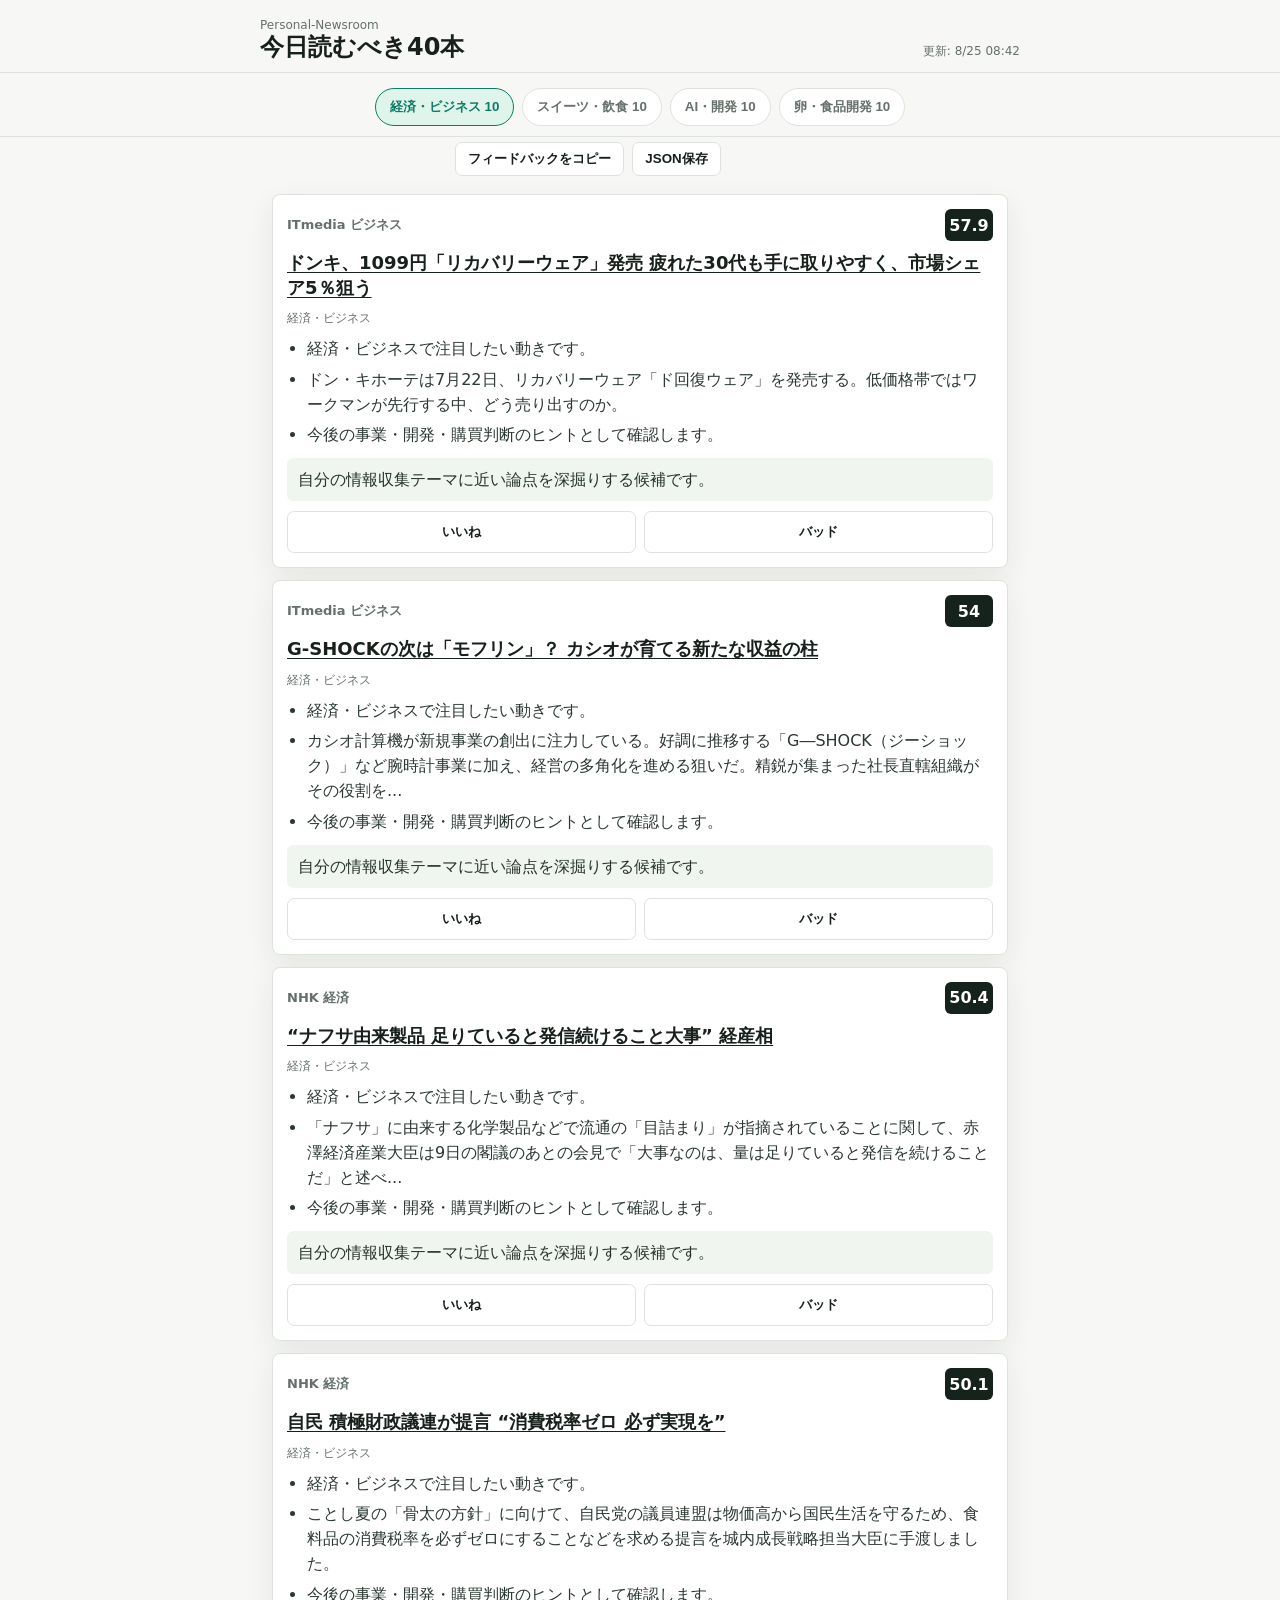
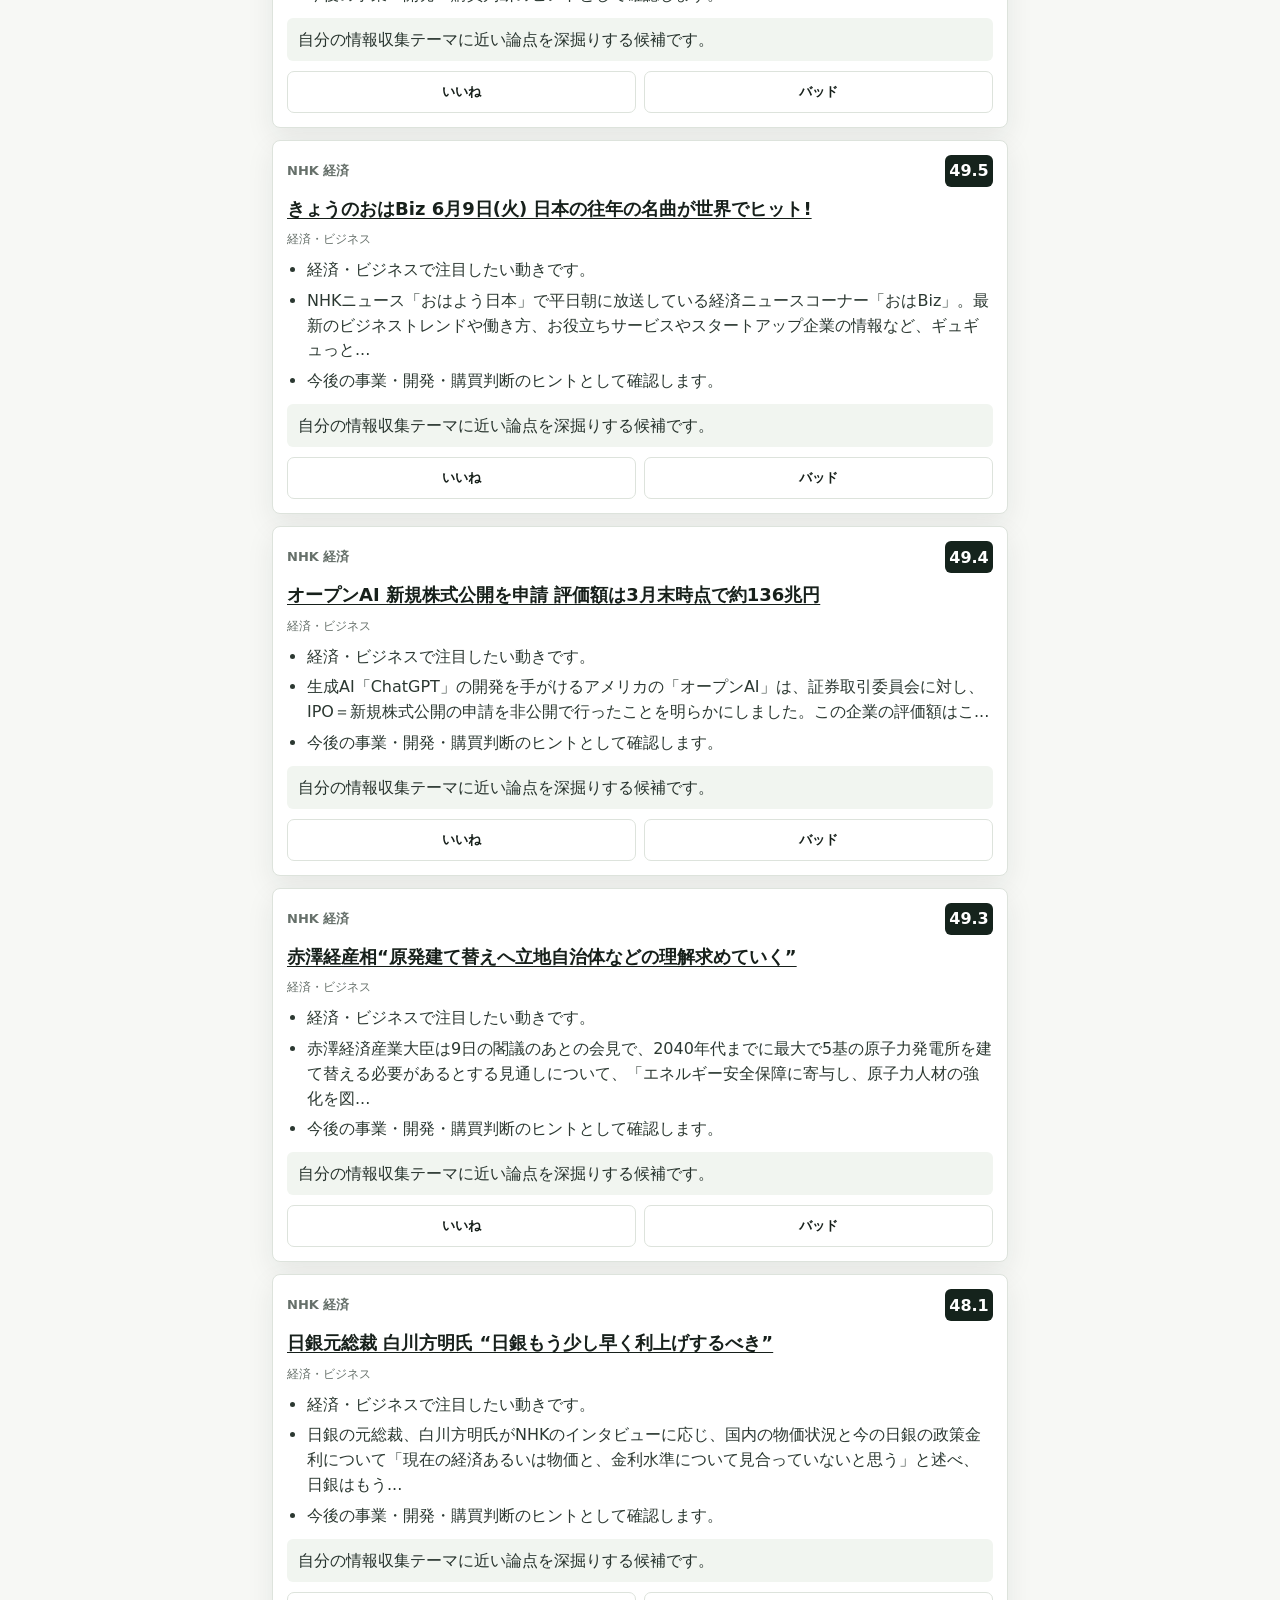
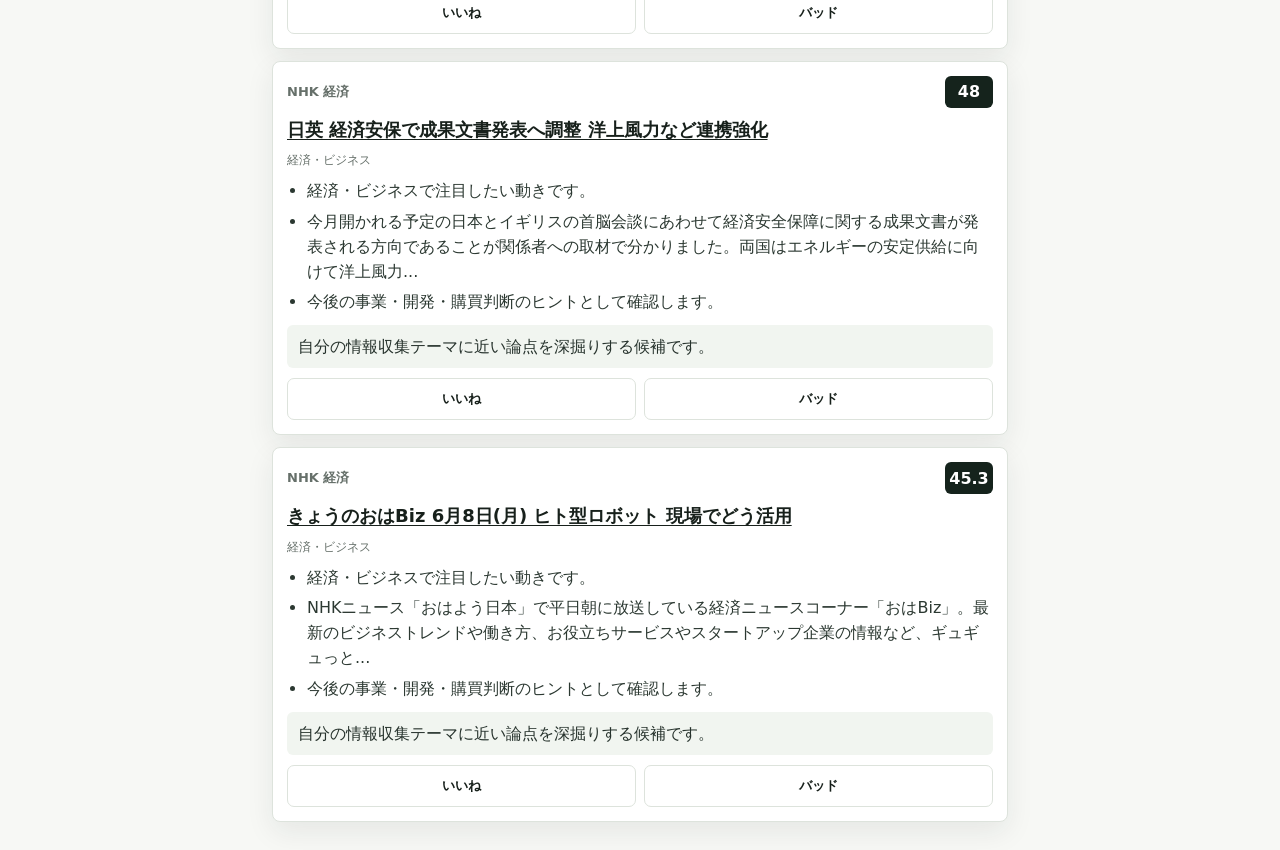
==== public/index.html @ e87a4d71 "Add source feedback history and egg translation support" ====
<!doctype html>
<html lang="ja">
<head>
  <meta charset="utf-8">
  <meta name="viewport" content="width=device-width, initial-scale=1">
  <title>Personal-Newsroom</title>
  <link rel="stylesheet" href="./style.css">
</head>
<body>
  <header class="app-header">
    <div>
      <p class="eyebrow">Personal-Newsroom</p>
      <h1>今日読むべき40本</h1>
    </div>
    <p class="updated">更新: <time id="generatedAt"></time></p>
  </header>

  <nav class="tabs" id="tabs" aria-label="カテゴリ"></nav>
  <section class="feedback-tools" aria-label="フィードバック管理">
    <button id="copyFeedback" type="button">フィードバックをコピー</button>
    <button id="downloadFeedback" type="button">JSON保存</button>
    <span id="feedbackStatus" aria-live="polite"></span>
  </section>
  <main id="app" class="article-list"></main>

  <template id="articleTemplate">
    <article class="card">
      <div class="card-top">
        <span class="source"></span>
        <span class="score"></span>
      </div>
      <h2><a class="title" target="_blank" rel="noopener noreferrer"></a></h2>
      <p class="original-title"></p>
      <p class="category"></p>
      <ul class="summary"></ul>
      <p class="impact"></p>
      <p class="egg-insight"></p>
      <div class="actions">
        <button class="feedback like" type="button" data-value="like">いいね</button>
        <button class="feedback bad" type="button" data-value="bad">バッド</button>
      </div>
    </article>
  </template>

  <script id="newsData" type="application/json">{"generated_at": "2026-08-25T08:42:51", "categories": {"business": "経済・ビジネス", "food": "スイーツ・飲食", "ai_dev": "AI・開発", "egg": "卵・食品開発"}, "articles": [{"id": "ad3d0615fbe5a982", "title": "ドンキ、1099円「リカバリーウェア」発売 疲れた30代も手に取りやすく、市場シェア5％狙う", "original_title": "ドンキ、1099円「リカバリーウェア」発売 疲れた30代も手に取りやすく、市場シェア5％狙う", "display_title": "ドンキ、1099円「リカバリーウェア」発売 疲れた30代も手に取りやすく、市場シェア5％狙う", "translated_title": "ドンキ、1099円「リカバリーウェア」発売 疲れた30代も手に取りやすく、市場シェア5％狙う", "translated_summary": [], "fallback_title": "", "url": "https://www.itmedia.co.jp/business/articles/2606/09/news019.html", "source": "ITmedia ビジネス", "source_type": "rss", "source_region": "jp", "category": "business", "category_label": "経済・ビジネス", "published_at": "2026-06-08T20:30:00+00:00", "raw_summary": "ドン・キホーテは7月22日、リカバリーウェア「ド回復ウェア」を発売する。低価格帯ではワークマンが先行する中、どう売り出すのか。", "summary": ["経済・ビジネスで注目したい動きです。", "ドン・キホーテは7月22日、リカバリーウェア「ド回復ウェア」を発売する。低価格帯ではワークマンが先行する中、どう売り出すのか。", "今後の事業・開発・購買判断のヒントとして確認します。"], "impact": "自分の情報収集テーマに近い論点を深掘りする候補です。", "egg_insight": "", "score": 57.9, "category_relevance": 1.0}, {"id": "714121ce2dcd7193", "title": "G-SHOCKの次は「モフリン」？ カシオが育てる新たな収益の柱", "original_title": "G-SHOCKの次は「モフリン」？ カシオが育てる新たな収益の柱", "display_title": "G-SHOCKの次は「モフリン」？ カシオが育てる新たな収益の柱", "translated_title": "G-SHOCKの次は「モフリン」？ カシオが育てる新たな収益の柱", "translated_summary": [], "fallback_title": "", "url": "https://www.itmedia.co.jp/business/articles/2606/08/news071.html", "source": "ITmedia ビジネス", "source_type": "rss", "source_region": "jp", "category": "business", "category_label": "経済・ビジネス", "published_at": "2026-06-07T22:30:00+00:00", "raw_summary": "カシオ計算機が新規事業の創出に注力している。好調に推移する「G―SHOCK（ジーショック）」など腕時計事業に加え、経営の多角化を進める狙いだ。精鋭が集まった社長直轄組織がその役割を担い、挑戦の行方が注目される。", "summary": ["経済・ビジネスで注目したい動きです。", "カシオ計算機が新規事業の創出に注力している。好調に推移する「G―SHOCK（ジーショック）」など腕時計事業に加え、経営の多角化を進める狙いだ。精鋭が集まった社長直轄組織がその役割を...", "今後の事業・開発・購買判断のヒントとして確認します。"], "impact": "自分の情報収集テーマに近い論点を深掘りする候補です。", "egg_insight": "", "score": 54.0, "category_relevance": 1.0}, {"id": "d3494b9a0a518f91", "title": "“ナフサ由来製品 足りていると発信続けること大事” 経産相", "original_title": "“ナフサ由来製品 足りていると発信続けること大事” 経産相", "display_title": "“ナフサ由来製品 足りていると発信続けること大事” 経産相", "translated_title": "“ナフサ由来製品 足りていると発信続けること大事” 経産相", "translated_summary": [], "fallback_title": "", "url": "http://www3.nhk.or.jp/news/html/20260609/k10015145171000.html", "source": "NHK 経済", "source_type": "rss", "source_region": "jp", "category": "business", "category_label": "経済・ビジネス", "published_at": "2026-06-09T07:40:34+00:00", "raw_summary": "「ナフサ」に由来する化学製品などで流通の「目詰まり」が指摘されていることに関して、赤澤経済産業大臣は9日の閣議のあとの会見で「大事なのは、量は足りていると発信を続けることだ」と述べ、関係業界と連携しながら問題の解消に取り組む考えを示しました。", "summary": ["経済・ビジネスで注目したい動きです。", "「ナフサ」に由来する化学製品などで流通の「目詰まり」が指摘されていることに関して、赤澤経済産業大臣は9日の閣議のあとの会見で「大事なのは、量は足りていると発信を続けることだ」と述べ...", "今後の事業・開発・購買判断のヒントとして確認します。"], "impact": "自分の情報収集テーマに近い論点を深掘りする候補です。", "egg_insight": "", "score": 50.4, "category_relevance": 1.0}, {"id": "f92982482073f9a3", "title": "自民 積極財政議連が提言 “消費税率ゼロ 必ず実現を”", "original_title": "自民 積極財政議連が提言 “消費税率ゼロ 必ず実現を”", "display_title": "自民 積極財政議連が提言 “消費税率ゼロ 必ず実現を”", "translated_title": "自民 積極財政議連が提言 “消費税率ゼロ 必ず実現を”", "translated_summary": [], "fallback_title": "", "url": "http://www3.nhk.or.jp/news/html/20260609/k10015145071000.html", "source": "NHK 経済", "source_type": "rss", "source_region": "jp", "category": "business", "category_label": "経済・ビジネス", "published_at": "2026-06-09T06:02:49+00:00", "raw_summary": "ことし夏の「骨太の方針」に向けて、自民党の議員連盟は物価高から国民生活を守るため、食料品の消費税率を必ずゼロにすることなどを求める提言を城内成長戦略担当大臣に手渡しました。", "summary": ["経済・ビジネスで注目したい動きです。", "ことし夏の「骨太の方針」に向けて、自民党の議員連盟は物価高から国民生活を守るため、食料品の消費税率を必ずゼロにすることなどを求める提言を城内成長戦略担当大臣に手渡しました。", "今後の事業・開発・購買判断のヒントとして確認します。"], "impact": "自分の情報収集テーマに近い論点を深掘りする候補です。", "egg_insight": "", "score": 50.1, "category_relevance": 1.0}, {"id": "632186aa87f8d316", "title": "きょうのおはBiz 6月9日(火) 日本の往年の名曲が世界でヒット!", "original_title": "きょうのおはBiz 6月9日(火) 日本の往年の名曲が世界でヒット!", "display_title": "きょうのおはBiz 6月9日(火) 日本の往年の名曲が世界でヒット!", "translated_title": "きょうのおはBiz 6月9日(火) 日本の往年の名曲が世界でヒット!", "translated_summary": [], "fallback_title": "", "url": "http://www3.nhk.or.jp/news/html/20260609/k10015144821000.html", "source": "NHK 経済", "source_type": "rss", "source_region": "jp", "category": "business", "category_label": "経済・ビジネス", "published_at": "2026-06-09T03:35:57+00:00", "raw_summary": "NHKニュース「おはよう日本」で平日朝に放送している経済ニュースコーナー「おはBiz」。最新のビジネストレンドや働き方、お役立ちサービスやスタートアップ企業の情報など、ギュギュっとコンパクトにお届けします。", "summary": ["経済・ビジネスで注目したい動きです。", "NHKニュース「おはよう日本」で平日朝に放送している経済ニュースコーナー「おはBiz」。最新のビジネストレンドや働き方、お役立ちサービスやスタートアップ企業の情報など、ギュギュっと...", "今後の事業・開発・購買判断のヒントとして確認します。"], "impact": "自分の情報収集テーマに近い論点を深掘りする候補です。", "egg_insight": "", "score": 49.5, "category_relevance": 1.0}, {"id": "1543ea8a5dc9842a", "title": "オープンAI 新規株式公開を申請 評価額は3月末時点で約136兆円", "original_title": "オープンAI 新規株式公開を申請 評価額は3月末時点で約136兆円", "display_title": "オープンAI 新規株式公開を申請 評価額は3月末時点で約136兆円", "translated_title": "オープンAI 新規株式公開を申請 評価額は3月末時点で約136兆円", "translated_summary": [], "fallback_title": "", "url": "http://www3.nhk.or.jp/news/html/20260609/k10015144701000.html", "source": "NHK 経済", "source_type": "rss", "source_region": "jp", "category": "business", "category_label": "経済・ビジネス", "published_at": "2026-06-09T02:51:45+00:00", "raw_summary": "生成AI「ChatGPT」の開発を手がけるアメリカの「オープンAI」は、証券取引委員会に対し、IPO＝新規株式公開の申請を非公開で行ったことを明らかにしました。この企業の評価額はことし3月末時点でおよそ136兆円に達したとされ、生成AIの急速な普及をけん引した注目企業の上場に市場の関心が高まっています。", "summary": ["経済・ビジネスで注目したい動きです。", "生成AI「ChatGPT」の開発を手がけるアメリカの「オープンAI」は、証券取引委員会に対し、IPO＝新規株式公開の申請を非公開で行ったことを明らかにしました。この企業の評価額はこ...", "今後の事業・開発・購買判断のヒントとして確認します。"], "impact": "自分の情報収集テーマに近い論点を深掘りする候補です。", "egg_insight": "", "score": 49.4, "category_relevance": 1.0}, {"id": "7cf4b5f5f32fc08f", "title": "赤澤経産相“原発建て替えへ立地自治体などの理解求めていく”", "original_title": "赤澤経産相“原発建て替えへ立地自治体などの理解求めていく”", "display_title": "赤澤経産相“原発建て替えへ立地自治体などの理解求めていく”", "translated_title": "赤澤経産相“原発建て替えへ立地自治体などの理解求めていく”", "translated_summary": [], "fallback_title": "", "url": "http://www3.nhk.or.jp/news/html/20260609/k10015144861000.html", "source": "NHK 経済", "source_type": "rss", "source_region": "jp", "category": "business", "category_label": "経済・ビジネス", "published_at": "2026-06-09T02:27:57+00:00", "raw_summary": "赤澤経済産業大臣は9日の閣議のあとの会見で、2040年代までに最大で5基の原子力発電所を建て替える必要があるとする見通しについて、「エネルギー安全保障に寄与し、原子力人材の強化を図るために重要だ」と述べ、国が前面に立って立地する自治体などの理解を求めていく考えを示しました。", "summary": ["経済・ビジネスで注目したい動きです。", "赤澤経済産業大臣は9日の閣議のあとの会見で、2040年代までに最大で5基の原子力発電所を建て替える必要があるとする見通しについて、「エネルギー安全保障に寄与し、原子力人材の強化を図...", "今後の事業・開発・購買判断のヒントとして確認します。"], "impact": "自分の情報収集テーマに近い論点を深掘りする候補です。", "egg_insight": "", "score": 49.3, "category_relevance": 1.0}, {"id": "e02c99f1e7d69f6a", "title": "日銀元総裁 白川方明氏 “日銀もう少し早く利上げするべき”", "original_title": "日銀元総裁 白川方明氏 “日銀もう少し早く利上げするべき”", "display_title": "日銀元総裁 白川方明氏 “日銀もう少し早く利上げするべき”", "translated_title": "日銀元総裁 白川方明氏 “日銀もう少し早く利上げするべき”", "translated_summary": [], "fallback_title": "", "url": "http://www3.nhk.or.jp/news/html/20260609/k10015144491000.html", "source": "NHK 経済", "source_type": "rss", "source_region": "jp", "category": "business", "category_label": "経済・ビジネス", "published_at": "2026-06-08T20:39:41+00:00", "raw_summary": "日銀の元総裁、白川方明氏がNHKのインタビューに応じ、国内の物価状況と今の日銀の政策金利について「現在の経済あるいは物価と、金利水準について見合っていないと思う」と述べ、日銀はもう少し早く利上げすべきだったという認識を示しました。", "summary": ["経済・ビジネスで注目したい動きです。", "日銀の元総裁、白川方明氏がNHKのインタビューに応じ、国内の物価状況と今の日銀の政策金利について「現在の経済あるいは物価と、金利水準について見合っていないと思う」と述べ、日銀はもう...", "今後の事業・開発・購買判断のヒントとして確認します。"], "impact": "自分の情報収集テーマに近い論点を深掘りする候補です。", "egg_insight": "", "score": 48.1, "category_relevance": 1.0}, {"id": "2e1d0953e70ba550", "title": "日英 経済安保で成果文書発表へ調整 洋上風力など連携強化", "original_title": "日英 経済安保で成果文書発表へ調整 洋上風力など連携強化", "display_title": "日英 経済安保で成果文書発表へ調整 洋上風力など連携強化", "translated_title": "日英 経済安保で成果文書発表へ調整 洋上風力など連携強化", "translated_summary": [], "fallback_title": "", "url": "http://www3.nhk.or.jp/news/html/20260609/k10015144611000.html", "source": "NHK 経済", "source_type": "rss", "source_region": "jp", "category": "business", "category_label": "経済・ビジネス", "published_at": "2026-06-08T20:16:03+00:00", "raw_summary": "今月開かれる予定の日本とイギリスの首脳会談にあわせて経済安全保障に関する成果文書が発表される方向であることが関係者への取材で分かりました。両国はエネルギーの安定供給に向けて洋上風力発電や次世代型の原子炉など幅広い分野での連携を確認する方針です。", "summary": ["経済・ビジネスで注目したい動きです。", "今月開かれる予定の日本とイギリスの首脳会談にあわせて経済安全保障に関する成果文書が発表される方向であることが関係者への取材で分かりました。両国はエネルギーの安定供給に向けて洋上風力...", "今後の事業・開発・購買判断のヒントとして確認します。"], "impact": "自分の情報収集テーマに近い論点を深掘りする候補です。", "egg_insight": "", "score": 48.0, "category_relevance": 1.0}, {"id": "332c495972b75f1c", "title": "きょうのおはBiz 6月8日(月) ヒト型ロボット 現場でどう活用", "original_title": "きょうのおはBiz 6月8日(月) ヒト型ロボット 現場でどう活用", "display_title": "きょうのおはBiz 6月8日(月) ヒト型ロボット 現場でどう活用", "translated_title": "きょうのおはBiz 6月8日(月) ヒト型ロボット 現場でどう活用", "translated_summary": [], "fallback_title": "", "url": "http://www3.nhk.or.jp/news/html/20260608/k10015143941000.html", "source": "NHK 経済", "source_type": "rss", "source_region": "jp", "category": "business", "category_label": "経済・ビジネス", "published_at": "2026-06-08T05:40:36+00:00", "raw_summary": "NHKニュース「おはよう日本」で平日朝に放送している経済ニュースコーナー「おはBiz」。最新のビジネストレンドや働き方、お役立ちサービスやスタートアップ企業の情報など、ギュギュっとコンパクトにお届けします。", "summary": ["経済・ビジネスで注目したい動きです。", "NHKニュース「おはよう日本」で平日朝に放送している経済ニュースコーナー「おはBiz」。最新のビジネストレンドや働き方、お役立ちサービスやスタートアップ企業の情報など、ギュギュっと...", "今後の事業・開発・購買判断のヒントとして確認します。"], "impact": "自分の情報収集テーマに近い論点を深掘りする候補です。", "egg_insight": "", "score": 45.3, "category_relevance": 1.0}, {"id": "f17835f0bc32b201", "title": "【2026年6月9日】プロント夏の期間限定メニュー特集！すいかジュース・ライチゼリーソーダ・冷製パスタなど爽やか新作5品登場", "original_title": "【2026年6月9日】プロント夏の期間限定メニュー特集！すいかジュース・ライチゼリーソーダ・冷製パスタなど爽やか新作5品登場", "display_title": "【2026年6月9日】プロント夏の期間限定メニュー特集！すいかジュース・ライチゼリーソーダ・冷製パスタなど爽やか新作5品登場", "translated_title": "【2026年6月9日】プロント夏の期間限定メニュー特集！すいかジュース・ライチゼリーソーダ・冷製パスタなど爽やか新作5品登場", "translated_summary": [], "fallback_title": "", "url": "https://entabe.jp/60455/2026-jun-pronto-summer-limited-drinks-pasta", "source": "えん食べ", "source_type": "rss", "source_region": "jp", "category": "food", "category_label": "スイーツ・飲食", "published_at": "2026-06-08T11:30:00+00:00", "raw_summary": "カフェ「プロント」が2026年6月9日より夏の期間限定メニューを開始します。定番人気のすいかジュースに加え、SNS映えするゼリーソーダや冷製パスタ2種など爽やかな全5品が9月まで楽しめます。", "summary": ["スイーツ・飲食で注目したい動きです。", "カフェ「プロント」が2026年6月9日より夏の期間限定メニューを開始します。定番人気のすいかジュースに加え、SNS映えするゼリーソーダや冷製パスタ2種など爽やかな全5品が9月まで楽...", "今後の事業・開発・購買判断のヒントとして確認します。"], "impact": "自分の情報収集テーマに近い論点を深掘りする候補です。", "egg_insight": "", "score": 81.0, "category_relevance": 1.0}, {"id": "076701f792c4c03b", "title": "【不二家】赤城乳業の期間限定アイスキャンディーがグミになって登場！ 「ガツン - PR TIMES", "original_title": "【不二家】赤城乳業の期間限定アイスキャンディーがグミになって登場！ 「ガツン - PR TIMES", "display_title": "【不二家】赤城乳業の期間限定アイスキャンディーがグミになって登場！ 「ガツン - PR TIMES", "translated_title": "【不二家】赤城乳業の期間限定アイスキャンディーがグミになって登場！ 「ガツン - PR TIMES", "translated_summary": [], "fallback_title": "", "url": "https://www.google.com/url?rct=j&sa=t&url=https://prtimes.jp/main/html/rd/p/000000435.000097396.html&ct=ga&cd=CAIyGjI0MzJiMzA1ZDYxOWJiOTc6Y29tOmphOlVT&usg=AOvVaw3C9T5YvIOIOJkVYr6E2iO2", "source": "Google Alert: スイーツ 新商品", "source_type": "google_alert", "source_region": "jp", "category": "food", "category_label": "スイーツ・飲食", "published_at": "2026-06-09T08:25:10.229506+00:00", "raw_summary": "新商品 新発売グミお菓子食感コラボアイス期間限定グレープフルーツ. 関連 ... ミルキーの優しい甘さを楽しむ新作 スイーツ が登場. 2026年4月26日 22時00分.", "summary": ["スイーツ・飲食で注目したい動きです。", "新商品 新発売グミお菓子食感コラボアイス期間限定グレープフルーツ. 関連 ... ミルキーの優しい甘さを楽しむ新作 スイーツ が登場. 2026年4月26日 22時00分.", "今後の事業・開発・購買判断のヒントとして確認します。"], "impact": "自分の情報収集テーマに近い論点を深掘りする候補です。", "egg_insight": "", "score": 75.4, "category_relevance": 1.0}, {"id": "47f68a1efa8fab89", "title": "マクドナルド、北中米各国をイメージした「VIVA！ワールドマック」を発売。W杯を盛り上げる限定グッズも抽選で当たる", "original_title": "マクドナルド、北中米各国をイメージした「VIVA！ワールドマック」を発売。W杯を盛り上げる限定グッズも抽選で当たる", "display_title": "マクドナルド、北中米各国をイメージした「VIVA！ワールドマック」を発売。W杯を盛り上げる限定グッズも抽選で当たる", "translated_title": "マクドナルド、北中米各国をイメージした「VIVA！ワールドマック」を発売。W杯を盛り上げる限定グッズも抽選で当たる", "translated_summary": [], "fallback_title": "", "url": "https://gourmet.watch.impress.co.jp/docs/news/2115665.html", "source": "グルメ Watch", "source_type": "rss", "source_region": "jp", "category": "food", "category_label": "スイーツ・飲食", "published_at": "2026-06-09T08:25:09.511174+00:00", "raw_summary": "日本マクドナルドは、「VIVA！ワールドマック」として「ザク切りポテト＆肉厚ビーフ コク旨ガーリックペッパー」「メキシカンタコスチーズチキン」「アボカドマヨチーズシュリンプ」など8商品を6月17日に期間限定で販売を開始する。", "summary": ["スイーツ・飲食で注目したい動きです。", "日本マクドナルドは、「VIVA！ワールドマック」として「ザク切りポテト＆肉厚ビーフ コク旨ガーリックペッパー」「メキシカンタコスチーズチキン」「アボカドマヨチーズシュリンプ」など8...", "今後の事業・開発・購買判断のヒントとして確認します。"], "impact": "自分の情報収集テーマに近い論点を深掘りする候補です。", "egg_insight": "", "score": 65.9, "category_relevance": 1.0}, {"id": "5d070321b0b76c50", "title": "ピザーラ「北海道産スイートコーン＆テリマヨ」「北海道のよくばりクォーター」発売", "original_title": "ピザーラ「北海道産スイートコーン＆テリマヨ」「北海道のよくばりクォーター」発売", "display_title": "ピザーラ「北海道産スイートコーン＆テリマヨ」「北海道のよくばりクォーター」発売", "translated_title": "ピザーラ「北海道産スイートコーン＆テリマヨ」「北海道のよくばりクォーター」発売", "translated_summary": [], "fallback_title": "", "url": "https://gourmet.watch.impress.co.jp/docs/news/2115229.html", "source": "グルメ Watch", "source_type": "rss", "source_region": "jp", "category": "food", "category_label": "スイーツ・飲食", "published_at": "2026-06-09T08:25:09.511174+00:00", "raw_summary": "宅配ピザ「PIZZA-LA（ピザーラ）」（フォーシーズ）は、「北海道産スイートコーン＆テリマヨ」と「北海道のよくばりクォーター」を6月10日～11月3日に期間限定で販売する。北海道産スイートコーンの甘みを主役にした、夏にぴったりの2品。", "summary": ["スイーツ・飲食で注目したい動きです。", "宅配ピザ「PIZZA-LA（ピザーラ）」（フォーシーズ）は、「北海道産スイートコーン＆テリマヨ」と「北海道のよくばりクォーター」を6月10日～11月3日に期間限定で販売する。北海道...", "今後の事業・開発・購買判断のヒントとして確認します。"], "impact": "自分の情報収集テーマに近い論点を深掘りする候補です。", "egg_insight": "", "score": 65.9, "category_relevance": 1.0}, {"id": "2d38e8afe1d36250", "title": "カフェ・ド・クリエ、「コジコジ」と初コラボした夏の福袋「サマーバッグ」を限定発売", "original_title": "カフェ・ド・クリエ、「コジコジ」と初コラボした夏の福袋「サマーバッグ」を限定発売", "display_title": "カフェ・ド・クリエ、「コジコジ」と初コラボした夏の福袋「サマーバッグ」を限定発売", "translated_title": "カフェ・ド・クリエ、「コジコジ」と初コラボした夏の福袋「サマーバッグ」を限定発売", "translated_summary": [], "fallback_title": "", "url": "https://gourmet.watch.impress.co.jp/docs/news/fukubukuro/2115541.html", "source": "グルメ Watch", "source_type": "rss", "source_region": "jp", "category": "food", "category_label": "スイーツ・飲食", "published_at": "2026-06-09T08:25:09.511174+00:00", "raw_summary": "カフェ・ド・クリエ（C-United）は、さくらももこ氏原作の「コジコジ」と初コラボした「コジコジ×カフェ・ド・クリエ サマーバッグ」を数量限定で発売する。", "summary": ["スイーツ・飲食で注目したい動きです。", "カフェ・ド・クリエ（C-United）は、さくらももこ氏原作の「コジコジ」と初コラボした「コジコジ×カフェ・ド・クリエ サマーバッグ」を数量限定で発売する。", "今後の事業・開発・購買判断のヒントとして確認します。"], "impact": "自分の情報収集テーマに近い論点を深掘りする候補です。", "egg_insight": "", "score": 65.9, "category_relevance": 1.0}, {"id": "48312e02e9cb76d4", "title": "ピザーラ“旨辛”なチョリソー×セラーノペッパーがあと引く「夏のHOTナポリタン」限定発売", "original_title": "ピザーラ“旨辛”なチョリソー×セラーノペッパーがあと引く「夏のHOTナポリタン」限定発売", "display_title": "ピザーラ“旨辛”なチョリソー×セラーノペッパーがあと引く「夏のHOTナポリタン」限定発売", "translated_title": "ピザーラ“旨辛”なチョリソー×セラーノペッパーがあと引く「夏のHOTナポリタン」限定発売", "translated_summary": [], "fallback_title": "", "url": "https://gourmet.watch.impress.co.jp/docs/news/2115004.html", "source": "グルメ Watch", "source_type": "rss", "source_region": "jp", "category": "food", "category_label": "スイーツ・飲食", "published_at": "2026-06-09T08:25:09.513179+00:00", "raw_summary": "宅配ピザ「PIZZA-LA（ピザーラ）」（フォーシーズ）は、期間限定パスタ「夏のHOTナポリタン」を6月10日に発売する。価格は1280円。", "summary": ["スイーツ・飲食で注目したい動きです。", "宅配ピザ「PIZZA-LA（ピザーラ）」（フォーシーズ）は、期間限定パスタ「夏のHOTナポリタン」を6月10日に発売する。価格は1280円。", "今後の事業・開発・購買判断のヒントとして確認します。"], "impact": "自分の情報収集テーマに近い論点を深掘りする候補です。", "egg_insight": "", "score": 65.9, "category_relevance": 1.0}, {"id": "6577d82ae15c83c8", "title": "【今週のローソンさん】ローソン限定「贅沢搾りプレミアム」第3弾！初夏にぴったりな「宮崎県産日向夏」が数量限定で登場", "original_title": "【今週のローソンさん】ローソン限定「贅沢搾りプレミアム」第3弾！初夏にぴったりな「宮崎県産日向夏」が数量限定で登場", "display_title": "【今週のローソンさん】ローソン限定「贅沢搾りプレミアム」第3弾！初夏にぴったりな「宮崎県産日向夏」が数量限定で登場", "translated_title": "【今週のローソンさん】ローソン限定「贅沢搾りプレミアム」第3弾！初夏にぴったりな「宮崎県産日向夏」が数量限定で登場", "translated_summary": [], "fallback_title": "", "url": "https://gourmet.watch.impress.co.jp/docs/news/2115465.html", "source": "グルメ Watch", "source_type": "rss", "source_region": "jp", "category": "food", "category_label": "スイーツ・飲食", "published_at": "2026-06-09T08:25:09.513179+00:00", "raw_summary": "ローソンが6月9日から販売する新商品から、アサヒビールの缶チューハイ「贅沢搾りプレミアム」シリーズの第3弾として登場する「宮崎県産日向夏（ひゅうがなつ）」を紹介します。", "summary": ["スイーツ・飲食で注目したい動きです。", "ローソンが6月9日から販売する新商品から、アサヒビールの缶チューハイ「贅沢搾りプレミアム」シリーズの第3弾として登場する「宮崎県産日向夏（ひゅうがなつ）」を紹介します。", "今後の事業・開発・購買判断のヒントとして確認します。"], "impact": "自分の情報収集テーマに近い論点を深掘りする候補です。", "egg_insight": "", "score": 65.9, "category_relevance": 1.0}, {"id": "0452af56b1ec9041", "title": "ピザーラ「極上のステーキ＆シュリンプクォーター」発売。ジューシーなステーキ/大ぶりの海老/人気ロングセラー", "original_title": "ピザーラ「極上のステーキ＆シュリンプクォーター」発売。ジューシーなステーキ/大ぶりの海老/人気ロングセラー", "display_title": "ピザーラ「極上のステーキ＆シュリンプクォーター」発売。ジューシーなステーキ/大ぶりの海老/人気ロングセラー", "translated_title": "ピザーラ「極上のステーキ＆シュリンプクォーター」発売。ジューシーなステーキ/大ぶりの海老/人気ロングセラー", "translated_summary": [], "fallback_title": "", "url": "https://gourmet.watch.impress.co.jp/docs/news/2114980.html", "source": "グルメ Watch", "source_type": "rss", "source_region": "jp", "category": "food", "category_label": "スイーツ・飲食", "published_at": "2026-06-09T08:25:09.513179+00:00", "raw_summary": "宅配ピザ「PIZZA-LA（ピザーラ）」（フォーシーズ）は、贅沢シリーズの期間限定商品「極上のステーキ＆シュリンプクォーター」を、6月10日に発売する。", "summary": ["スイーツ・飲食で注目したい動きです。", "宅配ピザ「PIZZA-LA（ピザーラ）」（フォーシーズ）は、贅沢シリーズの期間限定商品「極上のステーキ＆シュリンプクォーター」を、6月10日に発売する。", "今後の事業・開発・購買判断のヒントとして確認します。"], "impact": "自分の情報収集テーマに近い論点を深掘りする候補です。", "egg_insight": "", "score": 65.9, "category_relevance": 1.0}, {"id": "9d16ce1bce6258aa", "title": "フレッシュネスバーガー、旬の国産ブルーベリー×クリームチーズの「作りたてスコーンサンド」限定発売", "original_title": "フレッシュネスバーガー、旬の国産ブルーベリー×クリームチーズの「作りたてスコーンサンド」限定発売", "display_title": "フレッシュネスバーガー、旬の国産ブルーベリー×クリームチーズの「作りたてスコーンサンド」限定発売", "translated_title": "フレッシュネスバーガー、旬の国産ブルーベリー×クリームチーズの「作りたてスコーンサンド」限定発売", "translated_summary": [], "fallback_title": "", "url": "https://gourmet.watch.impress.co.jp/docs/news/2114617.html", "source": "グルメ Watch", "source_type": "rss", "source_region": "jp", "category": "food", "category_label": "スイーツ・飲食", "published_at": "2026-06-09T08:25:09.513179+00:00", "raw_summary": "フレッシュネスバーガー（フレッシュネス）は、店内で仕上げる「作りたてスコーンサンド 藍苺（国産ブルーベリー）＆クリームチーズ」を、6月10日～7月7日の期間限定で販売する。価格は450円。", "summary": ["スイーツ・飲食で注目したい動きです。", "フレッシュネスバーガー（フレッシュネス）は、店内で仕上げる「作りたてスコーンサンド 藍苺（国産ブルーベリー）＆クリームチーズ」を、6月10日～7月7日の期間限定で販売する。価格は4...", "今後の事業・開発・購買判断のヒントとして確認します。"], "impact": "自分の情報収集テーマに近い論点を深掘りする候補です。", "egg_insight": "", "score": 65.9, "category_relevance": 1.0}, {"id": "0a4a5b5da12e5e69", "title": "アサヒ飲料「カルピスソーダ 涼みレモン」発売。“ひんやり感”広がる味わい", "original_title": "アサヒ飲料「カルピスソーダ 涼みレモン」発売。“ひんやり感”広がる味わい", "display_title": "アサヒ飲料「カルピスソーダ 涼みレモン」発売。“ひんやり感”広がる味わい", "translated_title": "アサヒ飲料「カルピスソーダ 涼みレモン」発売。“ひんやり感”広がる味わい", "translated_summary": [], "fallback_title": "", "url": "https://gourmet.watch.impress.co.jp/docs/news/2114588.html", "source": "グルメ Watch", "source_type": "rss", "source_region": "jp", "category": "food", "category_label": "スイーツ・飲食", "published_at": "2026-06-09T08:25:09.513179+00:00", "raw_summary": "アサヒ飲料は「カルピスソーダ 涼みレモン」を期間限定で6月16日に発売する（8月まで販売予定）。500mLペットボトルで、価格は216円前後。", "summary": ["スイーツ・飲食で注目したい動きです。", "アサヒ飲料は「カルピスソーダ 涼みレモン」を期間限定で6月16日に発売する（8月まで販売予定）。500mLペットボトルで、価格は216円前後。", "今後の事業・開発・購買判断のヒントとして確認します。"], "impact": "自分の情報収集テーマに近い論点を深掘りする候補です。", "egg_insight": "", "score": 65.9, "category_relevance": 1.0}, {"id": "1e7335c27d4c4f2a", "title": "Introducing the OpenAI Economic Research Exchange", "original_title": "Introducing the OpenAI Economic Research Exchange", "display_title": "Introducing the OpenAI Economic Research Exchange", "translated_title": "", "translated_summary": [], "fallback_title": "要確認: Introducing the OpenAI Economic Research Exchange", "url": "https://openai.com/index/economic-research-exchange", "source": "OpenAI Blog", "source_type": "rss", "source_region": "jp", "category": "ai_dev", "category_label": "AI・開発", "published_at": "2026-06-08T00:00:00+00:00", "raw_summary": "OpenAI launches the Economic Research Exchange to study AI’s impact on jobs, productivity, and the economy. Applications are now open for selected research projects.", "summary": ["原題は「Introducing the OpenAI Economic Research Exchange」。Claude翻訳結果が不十分だったため個別確認対象です。", "本文の手がかり: OpenAI launches the Economic Research Exchange to study AI’s impact on jobs, productivity,...", "正式な日本語要約は記事本文を確認して差し替える必要があります。"], "impact": "「Introducing the OpenAI Economic Resear」はAI開発ワークフローや製品判断への影響確認が必要です。", "egg_insight": "", "score": 68.2, "category_relevance": 1.0}, {"id": "7dcde8da3f49cd95", "title": "Warp’s big bet on building open source with GPT-5.5", "original_title": "Warp’s big bet on building open source with GPT-5.5", "display_title": "Warp’s big bet on building open source with GPT-5.5", "translated_title": "", "translated_summary": [], "fallback_title": "要確認: Warp’s big bet on building open source with GPT-5.5", "url": "https://openai.com/index/warp", "source": "OpenAI Blog", "source_type": "rss", "source_region": "jp", "category": "ai_dev", "category_label": "AI・開発", "published_at": "2026-05-27T00:00:00+00:00", "raw_summary": "Warp uses GPT-5.5 and OpenAI models to coordinate coding agents across local, cloud, and open-source development workflows.", "summary": ["原題は「Warp’s big bet on building open source with GPT-5.5」。Claude翻訳結果が不十分だったため個別確認対象です。", "本文の手がかり: Warp uses GPT-5.5 and OpenAI models to coordinate coding agents across local, cloud, and o...", "正式な日本語要約は記事本文を確認して差し替える必要があります。"], "impact": "「Warp’s big bet on building open source」はAI開発ワークフローや製品判断への影響確認が必要です。", "egg_insight": "", "score": 67.3, "category_relevance": 1.0}, {"id": "3ef2afea4c549705", "title": "Microsoft's open source tools were hacked to steal passwords of AI developers", "original_title": "Microsoft's open source tools were hacked to steal passwords of AI developers", "display_title": "Microsoft's open source tools were hacked to steal passwords of AI developers", "translated_title": "", "translated_summary": [], "fallback_title": "要確認: Microsoft's open source tools were hacked to steal passwords of AI developers", "url": "https://techcrunch.com/2026/06/08/microsofts-open-source-tools-were-hacked-to-steal-passwords-of-ai-developers/", "source": "Hacker News", "source_type": "rss", "source_region": "jp", "category": "ai_dev", "category_label": "AI・開発", "published_at": "2026-06-09T07:33:16+00:00", "raw_summary": "Article URL: https://techcrunch.com/2026/06/08/microsofts-open-source-tools-were-hacked-to-steal-passwords-of-ai-developers/ Comments URL: https://news.ycombinator.com/item?id=48457830 Points: 19 # Comments: 2", "summary": ["原題は「Microsoft's open source tools were hacked to steal passwords of AI developers」。Claude翻訳結果が不十分だったため個別確認対象です。", "本文の手がかり: Article URL: https://techcrunch.com/2026/06/08/microsofts-open-source-tools-were-hacked-to...", "正式な日本語要約は記事本文を確認して差し替える必要があります。"], "impact": "「Microsoft's open source tools were hac」はAI開発ワークフローや製品判断への影響確認が必要です。", "egg_insight": "", "score": 64.4, "category_relevance": 1.0}, {"id": "3bcfcad49c59ffdb", "title": "Apple bets cheaper AI will woo small developers", "original_title": "Apple bets cheaper AI will woo small developers", "display_title": "Apple bets cheaper AI will woo small developers", "translated_title": "", "translated_summary": [], "fallback_title": "要確認: Apple bets cheaper AI will woo small developers", "url": "https://techcrunch.com/2026/06/08/apple-bets-cheaper-ai-will-woo-small-developers/", "source": "Hacker News", "source_type": "rss", "source_region": "jp", "category": "ai_dev", "category_label": "AI・開発", "published_at": "2026-06-08T21:02:00+00:00", "raw_summary": "Article URL: https://techcrunch.com/2026/06/08/apple-bets-cheaper-ai-will-woo-small-developers/ Comments URL: https://news.ycombinator.com/item?id=48452000 Points: 56 # Comments: 22", "summary": ["原題は「Apple bets cheaper AI will woo small developers」。Claude翻訳結果が不十分だったため個別確認対象です。", "本文の手がかり: Article URL: https://techcrunch.com/2026/06/08/apple-bets-cheaper-ai-will-woo-small-develo...", "正式な日本語要約は記事本文を確認して差し替える必要があります。"], "impact": "「Apple bets cheaper AI will woo small d」はAI開発ワークフローや製品判断への影響確認が必要です。", "egg_insight": "", "score": 62.1, "category_relevance": 1.0}, {"id": "8425b1eb9b08506e", "title": "Apple reveals new AI architecture built around Google Gemini models", "original_title": "Apple reveals new AI architecture built around Google Gemini models", "display_title": "Apple reveals new AI architecture built around Google Gemini models", "translated_title": "", "translated_summary": [], "fallback_title": "要確認: Apple reveals new AI architecture built around Google Gemini models", "url": "https://www.macrumors.com/2026/06/08/apple-reveals-new-ai-architecture/", "source": "Hacker News", "source_type": "rss", "source_region": "jp", "category": "ai_dev", "category_label": "AI・開発", "published_at": "2026-06-08T19:14:47+00:00", "raw_summary": "Article URL: https://www.macrumors.com/2026/06/08/apple-reveals-new-ai-architecture/ Comments URL: https://news.ycombinator.com/item?id=48450142 Points: 559 # Comments: 433", "summary": ["原題は「Apple reveals new AI architecture built around Google Gemini models」。Claude翻訳結果が不十分だったため個別確認対象です。", "本文の手がかり: Article URL: https://www.macrumors.com/2026/06/08/apple-reveals-new-ai-architecture/ Comme...", "正式な日本語要約は記事本文を確認して差し替える必要があります。"], "impact": "「Apple reveals new AI architecture buil」はAI開発ワークフローや製品判断への影響確認が必要です。", "egg_insight": "", "score": 61.8, "category_relevance": 1.0}, {"id": "0fb18b220f9b491f", "title": "Apple Core AI Framework", "original_title": "Apple Core AI Framework", "display_title": "Apple Core AI Framework", "translated_title": "", "translated_summary": [], "fallback_title": "要確認: Apple Core AI Framework", "url": "https://developer.apple.com/documentation/coreai/", "source": "Hacker News", "source_type": "rss", "source_region": "jp", "category": "ai_dev", "category_label": "AI・開発", "published_at": "2026-06-08T18:47:38+00:00", "raw_summary": "Article URL: https://developer.apple.com/documentation/coreai/ Comments URL: https://news.ycombinator.com/item?id=48449665 Points: 280 # Comments: 71", "summary": ["原題は「Apple Core AI Framework」。Claude翻訳結果が不十分だったため個別確認対象です。", "本文の手がかり: Article URL: https://developer.apple.com/documentation/coreai/ Comments URL: https://news....", "正式な日本語要約は記事本文を確認して差し替える必要があります。"], "impact": "「Apple Core AI Framework」はAI開発ワークフローや製品判断への影響確認が必要です。", "egg_insight": "", "score": 61.7, "category_relevance": 1.0}, {"id": "ea420c12b5c01b79", "title": "How Endava is redesigning software delivery around AI agents", "original_title": "How Endava is redesigning software delivery around AI agents", "display_title": "How Endava is redesigning software delivery around AI agents", "translated_title": "", "translated_summary": [], "fallback_title": "要確認: How Endava is redesigning software delivery around AI agents", "url": "https://openai.com/index/endava-frontiers", "source": "OpenAI Blog", "source_type": "rss", "source_region": "jp", "category": "ai_dev", "category_label": "AI・開発", "published_at": "2026-06-04T12:00:00+00:00", "raw_summary": "Learn how Endava is using AI agents, ChatGPT Enterprise, and Codex to accelerate software delivery, automate workflows, and build an AI-native culture across the enterprise.", "summary": ["原題は「How Endava is redesigning software delivery around AI agents」。Claude翻訳結果が不十分だったため個別確認対象です。", "本文の手がかり: Learn how Endava is using AI agents, ChatGPT Enterprise, and Codex to accelerate software ...", "正式な日本語要約は記事本文を確認して差し替える必要があります。"], "impact": "「How Endava is redesigning software del」はAI開発ワークフローや製品判断への影響確認が必要です。", "egg_insight": "", "score": 59.0, "category_relevance": 1.0}, {"id": "5b9a7b532f011adb", "title": "Confidential submission of draft S-1 to the SEC", "original_title": "Confidential submission of draft S-1 to the SEC", "display_title": "Confidential submission of draft S-1 to the SEC", "translated_title": "", "translated_summary": [], "fallback_title": "要確認: Confidential submission of draft S-1 to the SEC", "url": "https://openai.com/index/openai-submits-confidential-s-1", "source": "OpenAI Blog", "source_type": "rss", "source_region": "jp", "category": "ai_dev", "category_label": "AI・開発", "published_at": "2026-06-08T14:00:00+00:00", "raw_summary": "OpenAI confirms a confidential S-1 submission to the SEC and has not yet determined timing for further action.", "summary": ["原題は「Confidential submission of draft S-1 to the SEC」。Claude翻訳結果が不十分だったため個別確認対象です。", "本文の手がかり: OpenAI confirms a confidential S-1 submission to the SEC and has not yet determined timing...", "正式な日本語要約は記事本文を確認して差し替える必要があります。"], "impact": "「Confidential submission of draft S-1 t」はAI開発ワークフローや製品判断への影響確認が必要です。", "egg_insight": "", "score": 56.7, "category_relevance": 1.0}, {"id": "0bc07efef5e8f5ae", "title": "Codex is becoming a productivity tool for everyone", "original_title": "Codex is becoming a productivity tool for everyone", "display_title": "Codex is becoming a productivity tool for everyone", "translated_title": "", "translated_summary": [], "fallback_title": "要確認: Codex is becoming a productivity tool for everyone", "url": "https://openai.com/index/codex-for-knowledge-work", "source": "OpenAI Blog", "source_type": "rss", "source_region": "jp", "category": "ai_dev", "category_label": "AI・開発", "published_at": "2026-06-02T02:00:00+00:00", "raw_summary": "The Next Era of Knowledge Work report explores how Codex is transforming productivity through AI-powered research, data analysis, workflow automation, and content creation.", "summary": ["原題は「Codex is becoming a productivity tool for everyone」。Claude翻訳結果が不十分だったため個別確認対象です。", "本文の手がかり: The Next Era of Knowledge Work report explores how Codex is transforming productivity thro...", "正式な日本語要約は記事本文を確認して差し替える必要があります。"], "impact": "「Codex is becoming a productivity tool 」はAI開発ワークフローや製品判断への影響確認が必要です。", "egg_insight": "", "score": 56.1, "category_relevance": 1.0}, {"id": "471d5bf71381181e", "title": "OpenAI frontier models and Codex are now available on AWS", "original_title": "OpenAI frontier models and Codex are now available on AWS", "display_title": "OpenAI frontier models and Codex are now available on AWS", "translated_title": "", "translated_summary": [], "fallback_title": "要確認: OpenAI frontier models and Codex are now available on AWS", "url": "https://openai.com/index/openai-frontier-models-and-codex-are-now-available-on-aws", "source": "OpenAI Blog", "source_type": "rss", "source_region": "jp", "category": "ai_dev", "category_label": "AI・開発", "published_at": "2026-06-01T10:00:00+00:00", "raw_summary": "OpenAI frontier models and Codex are now generally available on AWS, giving enterprises a new path to build with OpenAI through the AWS environments, controls, and procurement workflows they already use. Customers can get started with OpenAI on AWS and move faster from evaluation to production.", "summary": ["原題は「OpenAI frontier models and Codex are now available on AWS」。Claude翻訳結果が不十分だったため個別確認対象です。", "本文の手がかり: OpenAI frontier models and Codex are now generally available on AWS, giving enterprises a ...", "正式な日本語要約は記事本文を確認して差し替える必要があります。"], "impact": "「OpenAI frontier models and Codex are n」はAI開発ワークフローや製品判断への影響確認が必要です。", "egg_insight": "", "score": 55.5, "category_relevance": 1.0}, {"id": "5c8730362f00fc03", "title": "卵・食品開発 サンプル記事 1: 卵加工品、ゆで卵、温泉卵の商品開発と技術トレンド", "original_title": "卵・食品開発 サンプル記事 1: 卵加工品、ゆで卵、温泉卵の商品開発と技術トレンド", "display_title": "卵・食品開発 サンプル記事 1: 卵加工品、ゆで卵、温泉卵の商品開発と技術トレンド", "translated_title": "卵・食品開発 サンプル記事 1: 卵加工品、ゆで卵、温泉卵の商品開発と技術トレンド", "translated_summary": [], "fallback_title": "", "url": "https://example.com/personal-newsroom/egg/1", "source": "Fallback Sample", "source_type": "fallback", "source_region": "jp", "category": "egg", "category_label": "卵・食品開発", "published_at": "2026-06-09T08:25:18.988179+00:00", "raw_summary": "卵加工品、ゆで卵、温泉卵の商品開発と技術トレンド", "summary": ["卵・食品開発で注目したい動きです。", "卵加工品、ゆで卵、温泉卵の商品開発と技術トレンド", "今後の事業・開発・購買判断のヒントとして確認します。"], "impact": "自分の情報収集テーマに近い論点を深掘りする候補です。", "egg_insight": "加工技術、商品企画、売場展開のどこに応用できるかを見る価値があります。", "score": 56.3, "category_relevance": 1.0}, {"id": "b65d64a8e7fd1de0", "title": "【紀ノ国屋】わらび餅や豆観かんてん、あんみつなど「和涼味(わりょうみ)スイーツ」をラインアップ", "original_title": "【紀ノ国屋】わらび餅や豆観かんてん、あんみつなど「和涼味(わりょうみ)スイーツ」をラインアップ", "display_title": "【紀ノ国屋】わらび餅や豆観かんてん、あんみつなど「和涼味(わりょうみ)スイーツ」をラインアップ", "translated_title": "【紀ノ国屋】わらび餅や豆観かんてん、あんみつなど「和涼味(わりょうみ)スイーツ」をラインアップ", "translated_summary": [], "fallback_title": "", "url": "https://www.ssnp.co.jp/distribution/688148/", "source": "食品産業新聞社", "source_type": "rss", "source_region": "jp", "category": "egg", "category_label": "卵・食品開発", "published_at": "2026-06-09T03:49:41+00:00", "raw_summary": "紀ノ国屋は、初夏におすすめの「和涼味(わりょうみ)スイーツ」各種を発売している。今年は新作として「わらび餅」「黒糖わらび餅」「豆かんてん」の3品をラインアップし、素材本来の香り･食感･余韻を丁寧に引き出した和スイーツを揃...", "summary": ["卵・食品開発で注目したい動きです。", "紀ノ国屋は、初夏におすすめの「和涼味(わりょうみ)スイーツ」各種を発売している。今年は新作として「わらび餅」「黒糖わらび餅」「豆かんてん」の3品をラインアップし、素材本来の香り･食...", "今後の事業・開発・購買判断のヒントとして確認します。"], "impact": "自分の情報収集テーマに近い論点を深掘りする候補です。", "egg_insight": "加工技術、商品企画、売場展開のどこに応用できるかを見る価値があります。", "score": 33.9, "category_relevance": 0.6599999999999999}, {"id": "076701f792c4c03b", "title": "【不二家】赤城乳業の期間限定アイスキャンディーがグミになって登場！ 「ガツン - PR TIMES", "original_title": "【不二家】赤城乳業の期間限定アイスキャンディーがグミになって登場！ 「ガツン - PR TIMES", "display_title": "【不二家】赤城乳業の期間限定アイスキャンディーがグミになって登場！ 「ガツン - PR TIMES", "translated_title": "【不二家】赤城乳業の期間限定アイスキャンディーがグミになって登場！ 「ガツン - PR TIMES", "translated_summary": [], "fallback_title": "", "url": "https://www.google.com/url?rct=j&sa=t&url=https://prtimes.jp/main/html/rd/p/000000435.000097396.html&ct=ga&cd=CAIyGjI0MzJiMzA1ZDYxOWJiOTc6Y29tOmphOlVT&usg=AOvVaw3C9T5YvIOIOJkVYr6E2iO2", "source": "Google Alert: 卵 加工品", "source_type": "google_alert", "source_region": "jp", "category": "egg", "category_label": "卵・食品開発", "published_at": "2026-06-09T08:25:18.985548+00:00", "raw_summary": "新商品 新発売グミお菓子食感コラボアイス期間限定グレープフルーツ. 関連 ... ミルキーの優しい甘さを楽しむ新作 スイーツ が登場. 2026年4月26日 22時00分.", "summary": ["卵・食品開発で注目したい動きです。", "新商品 新発売グミお菓子食感コラボアイス期間限定グレープフルーツ. 関連 ... ミルキーの優しい甘さを楽しむ新作 スイーツ が登場. 2026年4月26日 22時00分.", "今後の事業・開発・購買判断のヒントとして確認します。"], "impact": "自分の情報収集テーマに近い論点を深掘りする候補です。", "egg_insight": "加工技術、商品企画、売場展開のどこに応用できるかを見る価値があります。", "score": 28.4, "category_relevance": 0.7}, {"id": "51abf54aec2939e8", "title": "【セブン‐イレブン】静岡茶を使用したおむすびやパン、スイーツの全7品をラインアップ!【静岡限定】", "original_title": "【セブン‐イレブン】静岡茶を使用したおむすびやパン、スイーツの全7品をラインアップ!【静岡限定】", "display_title": "【セブン‐イレブン】静岡茶を使用したおむすびやパン、スイーツの全7品をラインアップ!【静岡限定】", "translated_title": "【セブン‐イレブン】静岡茶を使用したおむすびやパン、スイーツの全7品をラインアップ!【静岡限定】", "translated_summary": [], "fallback_title": "", "url": "https://www.ssnp.co.jp/distribution/687963/", "source": "食品産業新聞社", "source_type": "rss", "source_region": "jp", "category": "egg", "category_label": "卵・食品開発", "published_at": "2026-06-08T03:42:41+00:00", "raw_summary": "セブン‐イレブンは、静岡県産一番茶100%の静岡茶を使用した「静岡茶フェア」を静岡県内のセブン‐イレブン店舗で6月9日から開催する。「静岡茶」を使用し共同開発したおむすびやパン、スイーツの全7品をラインアップする。 【セ...", "summary": ["卵・食品開発で注目したい動きです。", "セブン‐イレブンは、静岡県産一番茶100%の静岡茶を使用した「静岡茶フェア」を静岡県内のセブン‐イレブン店舗で6月9日から開催する。「静岡茶」を使用し共同開発したおむすびやパン、ス...", "今後の事業・開発・購買判断のヒントとして確認します。"], "impact": "自分の情報収集テーマに近い論点を深掘りする候補です。", "egg_insight": "加工技術、商品企画、売場展開のどこに応用できるかを見る価値があります。", "score": 28.2, "category_relevance": 0.6599999999999999}, {"id": "49ef15729d6a85cf", "title": "キリンビバレッジ、10月から清涼飲料の一部商品を5～18％値上げ 「午後の紅茶」500mlPETは200円から220円に", "original_title": "キリンビバレッジ、10月から清涼飲料の一部商品を5～18％値上げ 「午後の紅茶」500mlPETは200円から220円に", "display_title": "キリンビバレッジ、10月から清涼飲料の一部商品を5～18％値上げ 「午後の紅茶」500mlPETは200円から220円に", "translated_title": "キリンビバレッジ、10月から清涼飲料の一部商品を5～18％値上げ 「午後の紅茶」500mlPETは200円から220円に", "translated_summary": [], "fallback_title": "", "url": "https://www.ssnp.co.jp/beverage/688102/", "source": "食品産業新聞社", "source_type": "rss", "source_region": "jp", "category": "egg", "category_label": "卵・食品開発", "published_at": "2026-06-08T08:48:43+00:00", "raw_summary": "キリンビバレッジは、10月1日納品分から、ペットボトル、缶、ボトル缶、パウチ入りの一部商品を価格改定する。メーカー希望小売価格（税別）を5～18％引き上げる。対象は166品、そのうちPET商品が約7割を占める。 代表的な...", "summary": ["卵・食品開発で注目したい動きです。", "キリンビバレッジは、10月1日納品分から、ペットボトル、缶、ボトル缶、パウチ入りの一部商品を価格改定する。メーカー希望小売価格（税別）を5～18％引き上げる。対象は166品、そのう...", "今後の事業・開発・購買判断のヒントとして確認します。"], "impact": "自分の情報収集テーマに近い論点を深掘りする候補です。", "egg_insight": "加工技術、商品企画、売場展開のどこに応用できるかを見る価値があります。", "score": 24.2, "category_relevance": 0.58}, {"id": "0bf2300a7e3b51bc", "title": "信州ハム・軽井沢工房が長野駅ビルのMIDORI 長野店をリニューアル、長野県産豚肉を使ったハムソーで「長野駅で味わう軽井沢の食文化」を発信", "original_title": "信州ハム・軽井沢工房が長野駅ビルのMIDORI 長野店をリニューアル、長野県産豚肉を使ったハムソーで「長野駅で味わう軽井沢の食文化」を発信", "display_title": "信州ハム・軽井沢工房が長野駅ビルのMIDORI 長野店をリニューアル、長野県産豚肉を使ったハムソーで「長野駅で味わう軽井沢の食文化」を発信", "translated_title": "信州ハム・軽井沢工房が長野駅ビルのMIDORI 長野店をリニューアル、長野県産豚肉を使ったハムソーで「長野駅で味わう軽井沢の食文化」を発信", "translated_summary": [], "fallback_title": "", "url": "https://www.ssnp.co.jp/meat/688111/", "source": "食品産業新聞社", "source_type": "rss", "source_region": "jp", "category": "egg", "category_label": "卵・食品開発", "published_at": "2026-06-08T08:57:13+00:00", "raw_summary": "信州ハムグループの軽井沢工房はこのほど、長野県長野市のＪＲ長野駅に隣接する商業施設内の販売店舗「ＭＩＤＯＲＩ長野店」をリニューアルした。 同店は、「長野駅で味わう軽井沢の食文化」をコンセプトに、2015 年に開店した。今...", "summary": ["卵・食品開発で注目したい動きです。", "信州ハムグループの軽井沢工房はこのほど、長野県長野市のＪＲ長野駅に隣接する商業施設内の販売店舗「ＭＩＤＯＲＩ長野店」をリニューアルした。 同店は、「長野駅で味わう軽井沢の食文化」を...", "今後の事業・開発・購買判断のヒントとして確認します。"], "impact": "自分の情報収集テーマに近い論点を深掘りする候補です。", "egg_insight": "加工技術、商品企画、売場展開のどこに応用できるかを見る価値があります。", "score": 21.9, "category_relevance": 0.48}, {"id": "7a98114b91e28f81", "title": "【ロッテ】クーリッシュから初の梨フレーバー登場!定番のバニラ&ベルギーチョコレートは夏季限定品質に", "original_title": "【ロッテ】クーリッシュから初の梨フレーバー登場!定番のバニラ&ベルギーチョコレートは夏季限定品質に", "display_title": "【ロッテ】クーリッシュから初の梨フレーバー登場!定番のバニラ&ベルギーチョコレートは夏季限定品質に", "translated_title": "【ロッテ】クーリッシュから初の梨フレーバー登場!定番のバニラ&ベルギーチョコレートは夏季限定品質に", "translated_summary": [], "fallback_title": "", "url": "https://www.ssnp.co.jp/milk/687905/", "source": "食品産業新聞社", "source_type": "rss", "source_region": "jp", "category": "egg", "category_label": "卵・食品開発", "published_at": "2026-06-08T01:53:53+00:00", "raw_summary": "ロッテは6月22日、“飲むアイス”の「クーリッシュ」ブランドから、『クーリッシュ 梨』を発売する。「クーリッシュ」史上初となる梨フレーバーだという。 ◆クーリッシュ 梨 発売日:2026年6月22日発売地区:全国内容量:...", "summary": ["卵・食品開発で注目したい動きです。", "ロッテは6月22日、“飲むアイス”の「クーリッシュ」ブランドから、『クーリッシュ 梨』を発売する。「クーリッシュ」史上初となる梨フレーバーだという。 ◆クーリッシュ 梨 発売日:2...", "今後の事業・開発・購買判断のヒントとして確認します。"], "impact": "自分の情報収集テーマに近い論点を深掘りする候補です。", "egg_insight": "加工技術、商品企画、売場展開のどこに応用できるかを見る価値があります。", "score": 21.3, "category_relevance": 0.48}, {"id": "fb886cd7ba7d8368", "title": "ギンビス、「たべっ子どうぶつ」「しみチョココーン」から夏限定の４商品を発売", "original_title": "ギンビス、「たべっ子どうぶつ」「しみチョココーン」から夏限定の４商品を発売", "display_title": "ギンビス、「たべっ子どうぶつ」「しみチョココーン」から夏限定の４商品を発売", "translated_title": "ギンビス、「たべっ子どうぶつ」「しみチョココーン」から夏限定の４商品を発売", "translated_summary": [], "fallback_title": "", "url": "https://www.ssnp.co.jp/snack/688095/", "source": "食品産業新聞社", "source_type": "rss", "source_region": "jp", "category": "egg", "category_label": "卵・食品開発", "published_at": "2026-06-08T08:06:29+00:00", "raw_summary": "株式会社ギンビスは、「たべっ子どうぶつ」と「しみチョココーン」ブランドから、夏向けの期間限定商品4アイテムを2026年6月15日(月)より順次発売する。塩分補給や持ち運びやすさ、小分け仕様など、夏のニーズに対応した商品を...", "summary": ["卵・食品開発で注目したい動きです。", "株式会社ギンビスは、「たべっ子どうぶつ」と「しみチョココーン」ブランドから、夏向けの期間限定商品4アイテムを2026年6月15日(月)より順次発売する。塩分補給や持ち運びやすさ、小...", "今後の事業・開発・購買判断のヒントとして確認します。"], "impact": "自分の情報収集テーマに近い論点を深掘りする候補です。", "egg_insight": "加工技術、商品企画、売場展開のどこに応用できるかを見る価値があります。", "score": 20.0, "category_relevance": 0.48}, {"id": "cd02cd0194d7e34a", "title": "【セブン‐イレブン】レジ横の揚げ物に「あじフライ(フィレ)」が新登場!", "original_title": "【セブン‐イレブン】レジ横の揚げ物に「あじフライ(フィレ)」が新登場!", "display_title": "【セブン‐イレブン】レジ横の揚げ物に「あじフライ(フィレ)」が新登場!", "translated_title": "【セブン‐イレブン】レジ横の揚げ物に「あじフライ(フィレ)」が新登場!", "translated_summary": [], "fallback_title": "", "url": "https://www.ssnp.co.jp/distribution/688068/", "source": "食品産業新聞社", "source_type": "rss", "source_region": "jp", "category": "egg", "category_label": "卵・食品開発", "published_at": "2026-06-08T06:55:03+00:00", "raw_summary": "セブン‐イレブンは、レジ横の揚げ物惣菜の新商品「あじフライ(フィレ)」を、6月9日から全国の店舗で順次発売する。 【あじフライ(フィレ)の画像はこちら】 ◆あじフライ(フィレ) 価格:167円(税込180.36円)発売日...", "summary": ["卵・食品開発で注目したい動きです。", "セブン‐イレブンは、レジ横の揚げ物惣菜の新商品「あじフライ(フィレ)」を、6月9日から全国の店舗で順次発売する。 【あじフライ(フィレ)の画像はこちら】 ◆あじフライ(フィレ) 価...", "今後の事業・開発・購買判断のヒントとして確認します。"], "impact": "自分の情報収集テーマに近い論点を深掘りする候補です。", "egg_insight": "加工技術、商品企画、売場展開のどこに応用できるかを見る価値があります。", "score": 19.9, "category_relevance": 0.48}, {"id": "35c36a4de8a28b67", "title": "【あのひんやり夏 スイーツ 第2弾】セブン‐イレブン×明治×世界的ブランド、アレルギー28品目不 ...", "original_title": "【あのひんやり夏 スイーツ 第2弾】セブン‐イレブン×明治×世界的ブランド、アレルギー28品目不 ...", "display_title": "【あのひんやり夏 スイーツ 第2弾】セブン‐イレブン×明治×世界的ブランド、アレルギー28品目不 ...", "translated_title": "【あのひんやり夏 スイーツ 第2弾】セブン‐イレブン×明治×世界的ブランド、アレルギー28品目不 ...", "translated_summary": [], "fallback_title": "", "url": "https://www.google.com/url?rct=j&sa=t&url=https://prtimes.jp/main/html/rd/p/000000009.000163250.html&ct=ga&cd=CAIyGjI0MzJiMzA1ZDYxOWJiOTc6Y29tOmphOlVT&usg=AOvVaw0MbO_kT_bV1_mstFXVZTMk", "source": "Google Alert: 卵 加工品", "source_type": "google_alert", "source_region": "jp", "category": "egg", "category_label": "卵・食品開発", "published_at": "2026-06-09T08:25:18.985548+00:00", "raw_summary": "特徴. 1年前のコラボ商品がご好評をいただいたため、今回は第2弾として待望の 新商品 を発売。 新作&nbsp;...", "summary": ["卵・食品開発で注目したい動きです。", "特徴. 1年前のコラボ商品がご好評をいただいたため、今回は第2弾として待望の 新商品 を発売。 新作&nbsp;...", "今後の事業・開発・購買判断のヒントとして確認します。"], "impact": "自分の情報収集テーマに近い論点を深掘りする候補です。", "egg_insight": "加工技術、商品企画、売場展開のどこに応用できるかを見る価値があります。", "score": 18.5, "category_relevance": 0.48}]}</script>
  <script src="./app.js"></script>
</body>
</html>
---- public/style.css ----
:root {
  color-scheme: light;
  --bg: #f7f8f5;
  --text: #17201b;
  --muted: #66706a;
  --line: #dde3dc;
  --panel: #ffffff;
  --accent: #0d7c66;
  --accent-soft: #dff5ec;
  --bad: #ad3f32;
  --shadow: 0 10px 28px rgba(28, 38, 32, 0.08);
}

* {
  box-sizing: border-box;
}

body {
  margin: 0;
  min-width: 320px;
  background: var(--bg);
  color: var(--text);
  font-family: system-ui, -apple-system, BlinkMacSystemFont, "Segoe UI", sans-serif;
}

.app-header {
  position: sticky;
  top: 0;
  z-index: 3;
  display: flex;
  align-items: end;
  justify-content: space-between;
  gap: 12px;
  padding: 18px 16px 12px;
  background: rgba(247, 248, 245, 0.94);
  border-bottom: 1px solid var(--line);
  backdrop-filter: blur(14px);
}

.eyebrow,
.updated,
.category,
.original-title {
  margin: 0;
  color: var(--muted);
  font-size: 12px;
}

.original-title {
  line-height: 1.45;
}

h1 {
  margin: 2px 0 0;
  font-size: 24px;
  line-height: 1.1;
}

.tabs {
  position: sticky;
  top: 76px;
  z-index: 2;
  display: flex;
  gap: 8px;
  overflow-x: auto;
  padding: 10px 12px;
  background: rgba(247, 248, 245, 0.96);
  border-bottom: 1px solid var(--line);
}

.feedback-tools {
  display: flex;
  align-items: center;
  justify-content: center;
  gap: 8px;
  padding: 10px 12px 0;
}

.feedback-tools button {
  min-height: 34px;
  padding: 0 12px;
  border: 1px solid var(--line);
  border-radius: 7px;
  background: #fff;
  color: var(--text);
  font-weight: 800;
}

.feedback-tools span {
  min-width: 96px;
  color: var(--muted);
  font-size: 12px;
}

.tab {
  flex: 0 0 auto;
  min-height: 38px;
  padding: 0 14px;
  border: 1px solid var(--line);
  border-radius: 999px;
  background: #fff;
  color: var(--muted);
  font-weight: 700;
}

.tab.active {
  border-color: var(--accent);
  background: var(--accent-soft);
  color: var(--accent);
}

.article-list {
  display: grid;
  gap: 12px;
  max-width: 760px;
  margin: 0 auto;
  padding: 12px 12px 28px;
}

.card {
  display: grid;
  gap: 10px;
  padding: 14px;
  border: 1px solid var(--line);
  border-radius: 8px;
  background: var(--panel);
  box-shadow: var(--shadow);
}

.card-top {
  display: flex;
  align-items: center;
  justify-content: space-between;
  gap: 12px;
}

.source {
  color: var(--muted);
  font-size: 13px;
  font-weight: 700;
}

.score {
  display: inline-grid;
  min-width: 48px;
  height: 32px;
  place-items: center;
  border-radius: 6px;
  background: #15231c;
  color: #fff;
  font-variant-numeric: tabular-nums;
  font-weight: 800;
}

h2 {
  margin: 0;
  font-size: 18px;
  line-height: 1.35;
}

a {
  color: inherit;
  text-decoration-thickness: 0.08em;
  text-underline-offset: 0.16em;
}

.summary {
  display: grid;
  gap: 6px;
  margin: 0;
  padding-left: 20px;
  color: #2b3831;
  line-height: 1.55;
}

.impact,
.egg-insight {
  margin: 0;
  padding: 10px 11px;
  border-radius: 6px;
  background: #f1f5f0;
  color: #26322c;
  line-height: 1.45;
}

.egg-insight {
  background: #fff3cf;
}

.actions {
  display: grid;
  grid-template-columns: 1fr 1fr;
  gap: 8px;
}

.feedback {
  min-height: 42px;
  border: 1px solid var(--line);
  border-radius: 7px;
  background: #fff;
  color: var(--text);
  font-weight: 800;
}

.feedback.selected.like {
  border-color: var(--accent);
  background: var(--accent-soft);
  color: var(--accent);
}

.feedback.selected.bad {
  border-color: var(--bad);
  background: #ffe7e2;
  color: var(--bad);
}

button {
  cursor: pointer;
  touch-action: manipulation;
}

@media (min-width: 680px) {
  .app-header {
    padding-inline: max(24px, calc((100vw - 760px) / 2));
  }

  .tabs {
    justify-content: center;
    top: 78px;
  }

  .article-list {
    padding-top: 18px;
  }
}
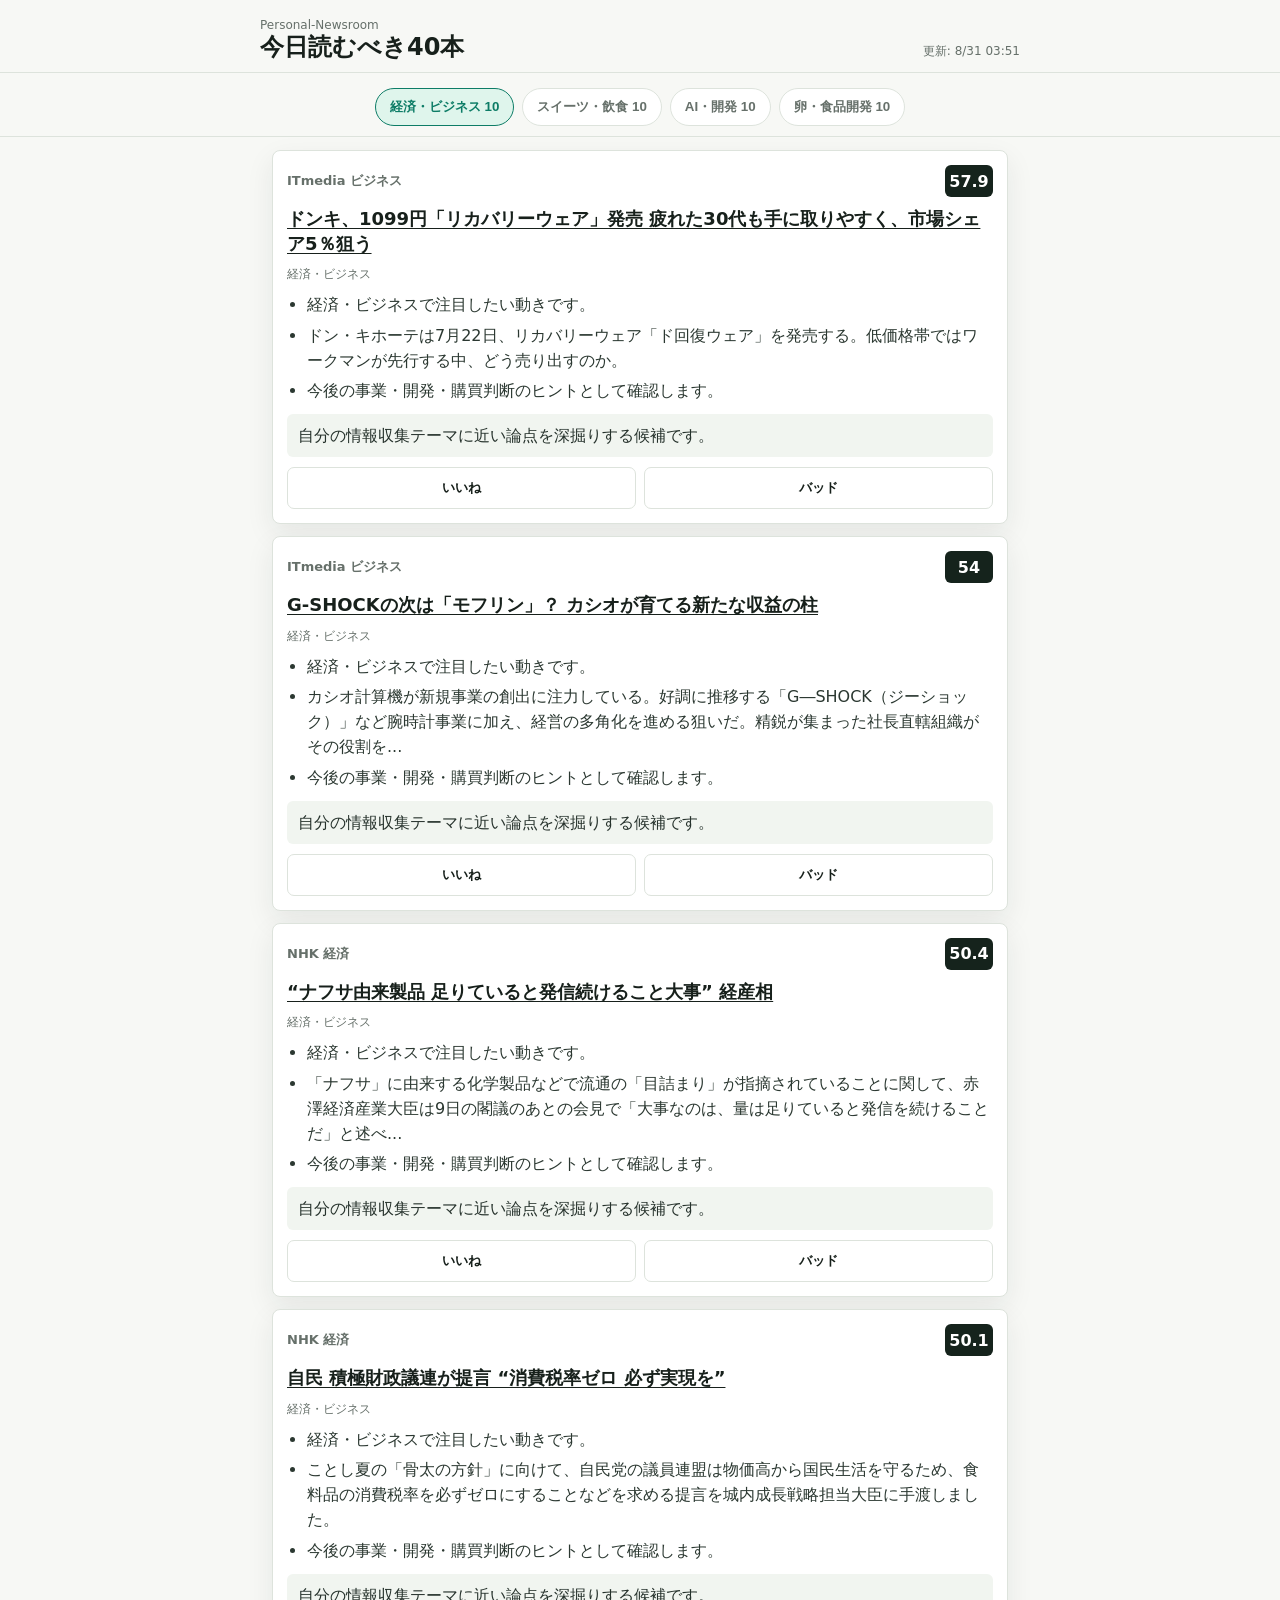
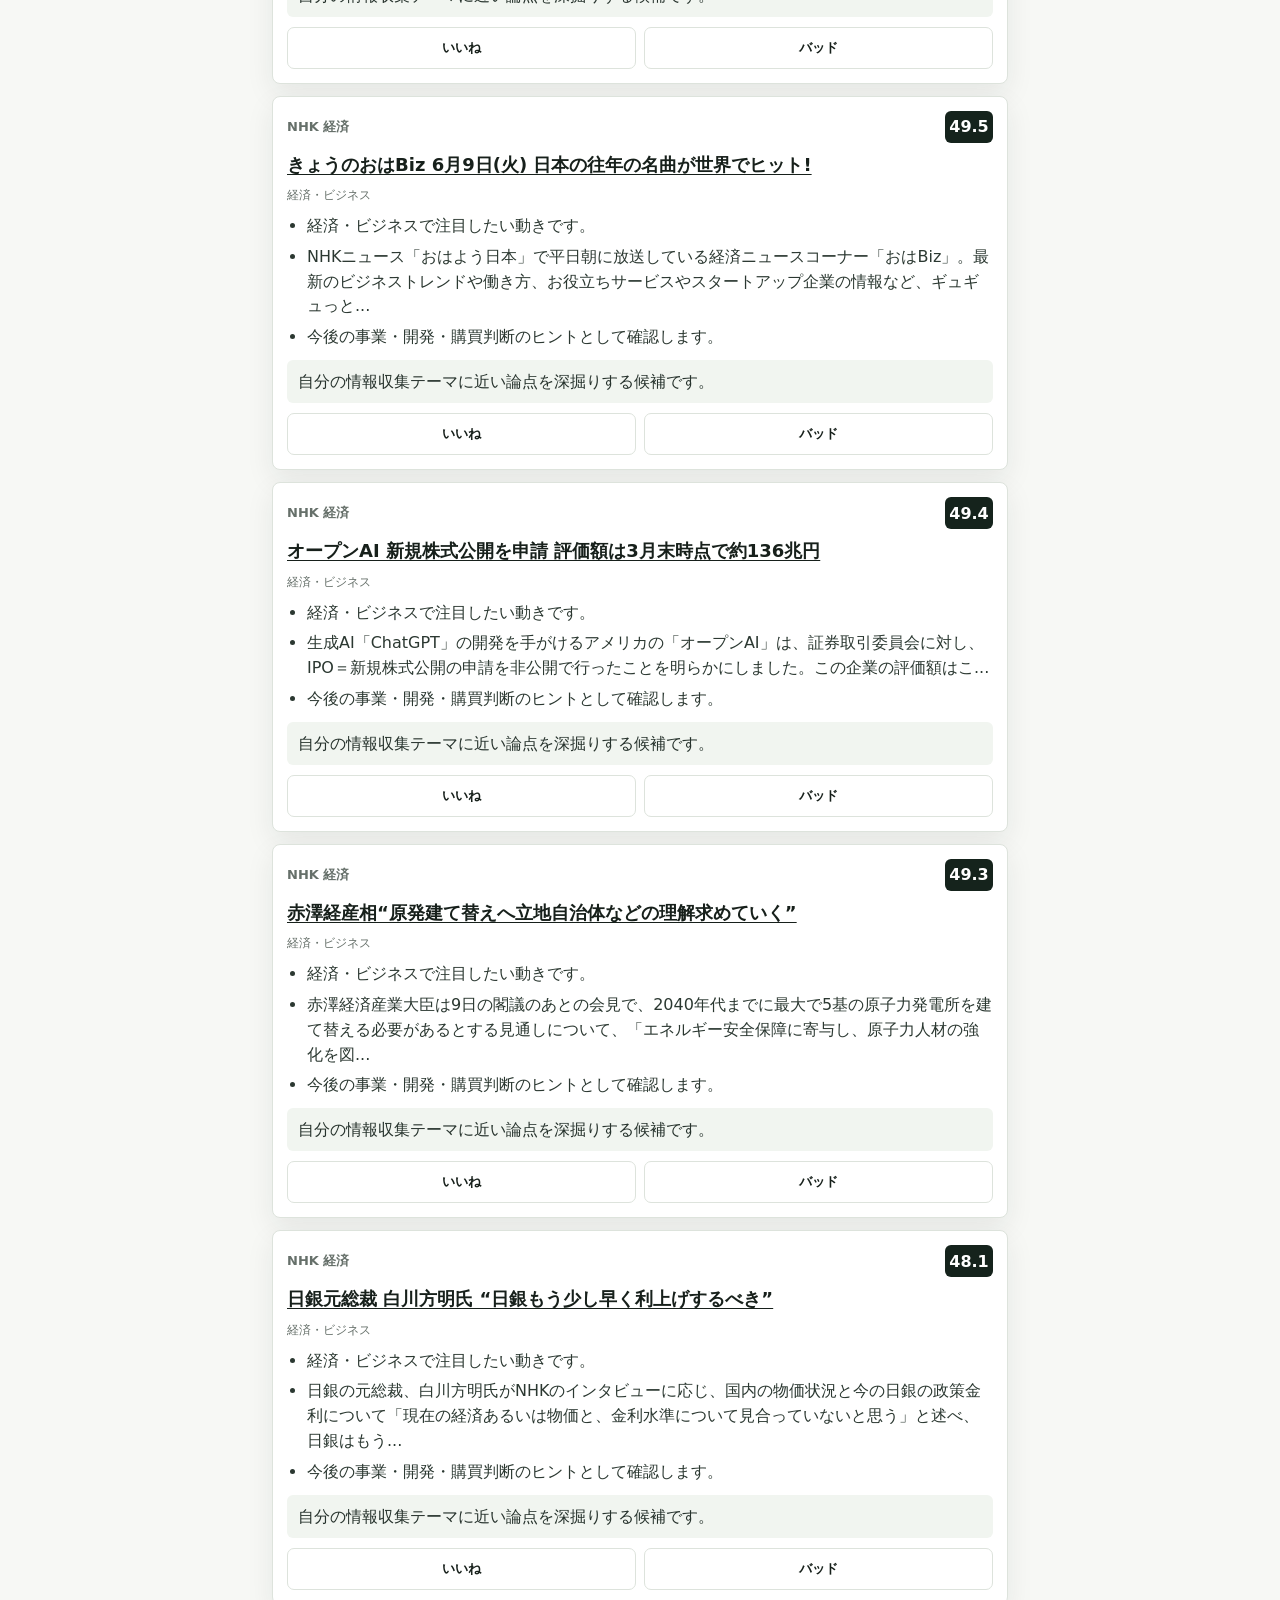
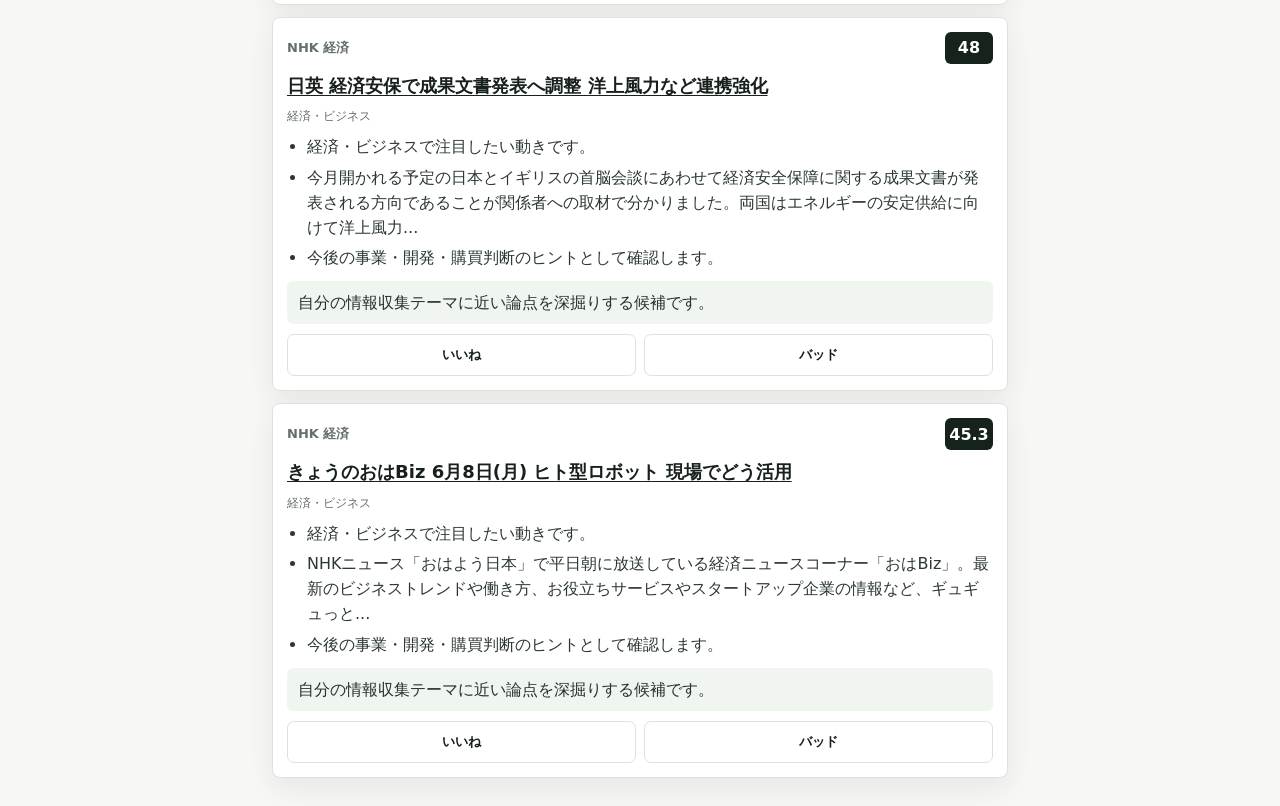
==== commit e77bfeef: "Route UI copy through a translation hook Add public/i18n.js: a t()/tList() lookup over a nested mess" ====
--- a/public/index.html
+++ b/public/index.html
@@ -3,24 +3,19 @@
 <head>
   <meta charset="utf-8">
   <meta name="viewport" content="width=device-width, initial-scale=1">
-  <title>Personal-Newsroom</title>
+  <title data-i18n="app.title">Personal-Newsroom</title>
   <link rel="stylesheet" href="./style.css">
 </head>
 <body>
   <header class="app-header">
     <div>
-      <p class="eyebrow">Personal-Newsroom</p>
-      <h1>今日読むべき40本</h1>
+      <p class="eyebrow" data-i18n="app.name">Personal-Newsroom</p>
+      <h1 data-i18n="header.headline">今日読むべき40本</h1>
     </div>
-    <p class="updated">更新: <time id="generatedAt"></time></p>
+    <p class="updated"><span data-i18n="header.updated_label">更新:</span> <time id="generatedAt"></time></p>
   </header>
 
-  <nav class="tabs" id="tabs" aria-label="カテゴリ"></nav>
-  <section class="feedback-tools" aria-label="フィードバック管理">
-    <button id="copyFeedback" type="button">フィードバックをコピー</button>
-    <button id="downloadFeedback" type="button">JSON保存</button>
-    <span id="feedbackStatus" aria-live="polite"></span>
-  </section>
+  <nav class="tabs" id="tabs" aria-label="カテゴリ" data-i18n-attr="aria-label:nav.categories_aria_label"></nav>
   <main id="app" class="article-list"></main>
 
   <template id="articleTemplate">
@@ -36,13 +31,14 @@
       <p class="impact"></p>
       <p class="egg-insight"></p>
       <div class="actions">
-        <button class="feedback like" type="button" data-value="like">いいね</button>
-        <button class="feedback bad" type="button" data-value="bad">バッド</button>
+        <button class="feedback like" type="button" data-value="like" data-i18n="feedback.like">いいね</button>
+        <button class="feedback bad" type="button" data-value="bad" data-i18n="feedback.bad">バッド</button>
       </div>
     </article>
   </template>
 
-  <script id="newsData" type="application/json">{"generated_at": "2026-08-25T08:42:51", "categories": {"business": "経済・ビジネス", "food": "スイーツ・飲食", "ai_dev": "AI・開発", "egg": "卵・食品開発"}, "articles": [{"id": "ad3d0615fbe5a982", "title": "ドンキ、1099円「リカバリーウェア」発売 疲れた30代も手に取りやすく、市場シェア5％狙う", "original_title": "ドンキ、1099円「リカバリーウェア」発売 疲れた30代も手に取りやすく、市場シェア5％狙う", "display_title": "ドンキ、1099円「リカバリーウェア」発売 疲れた30代も手に取りやすく、市場シェア5％狙う", "translated_title": "ドンキ、1099円「リカバリーウェア」発売 疲れた30代も手に取りやすく、市場シェア5％狙う", "translated_summary": [], "fallback_title": "", "url": "https://www.itmedia.co.jp/business/articles/2606/09/news019.html", "source": "ITmedia ビジネス", "source_type": "rss", "source_region": "jp", "category": "business", "category_label": "経済・ビジネス", "published_at": "2026-06-08T20:30:00+00:00", "raw_summary": "ドン・キホーテは7月22日、リカバリーウェア「ド回復ウェア」を発売する。低価格帯ではワークマンが先行する中、どう売り出すのか。", "summary": ["経済・ビジネスで注目したい動きです。", "ドン・キホーテは7月22日、リカバリーウェア「ド回復ウェア」を発売する。低価格帯ではワークマンが先行する中、どう売り出すのか。", "今後の事業・開発・購買判断のヒントとして確認します。"], "impact": "自分の情報収集テーマに近い論点を深掘りする候補です。", "egg_insight": "", "score": 57.9, "category_relevance": 1.0}, {"id": "714121ce2dcd7193", "title": "G-SHOCKの次は「モフリン」？ カシオが育てる新たな収益の柱", "original_title": "G-SHOCKの次は「モフリン」？ カシオが育てる新たな収益の柱", "display_title": "G-SHOCKの次は「モフリン」？ カシオが育てる新たな収益の柱", "translated_title": "G-SHOCKの次は「モフリン」？ カシオが育てる新たな収益の柱", "translated_summary": [], "fallback_title": "", "url": "https://www.itmedia.co.jp/business/articles/2606/08/news071.html", "source": "ITmedia ビジネス", "source_type": "rss", "source_region": "jp", "category": "business", "category_label": "経済・ビジネス", "published_at": "2026-06-07T22:30:00+00:00", "raw_summary": "カシオ計算機が新規事業の創出に注力している。好調に推移する「G―SHOCK（ジーショック）」など腕時計事業に加え、経営の多角化を進める狙いだ。精鋭が集まった社長直轄組織がその役割を担い、挑戦の行方が注目される。", "summary": ["経済・ビジネスで注目したい動きです。", "カシオ計算機が新規事業の創出に注力している。好調に推移する「G―SHOCK（ジーショック）」など腕時計事業に加え、経営の多角化を進める狙いだ。精鋭が集まった社長直轄組織がその役割を...", "今後の事業・開発・購買判断のヒントとして確認します。"], "impact": "自分の情報収集テーマに近い論点を深掘りする候補です。", "egg_insight": "", "score": 54.0, "category_relevance": 1.0}, {"id": "d3494b9a0a518f91", "title": "“ナフサ由来製品 足りていると発信続けること大事” 経産相", "original_title": "“ナフサ由来製品 足りていると発信続けること大事” 経産相", "display_title": "“ナフサ由来製品 足りていると発信続けること大事” 経産相", "translated_title": "“ナフサ由来製品 足りていると発信続けること大事” 経産相", "translated_summary": [], "fallback_title": "", "url": "http://www3.nhk.or.jp/news/html/20260609/k10015145171000.html", "source": "NHK 経済", "source_type": "rss", "source_region": "jp", "category": "business", "category_label": "経済・ビジネス", "published_at": "2026-06-09T07:40:34+00:00", "raw_summary": "「ナフサ」に由来する化学製品などで流通の「目詰まり」が指摘されていることに関して、赤澤経済産業大臣は9日の閣議のあとの会見で「大事なのは、量は足りていると発信を続けることだ」と述べ、関係業界と連携しながら問題の解消に取り組む考えを示しました。", "summary": ["経済・ビジネスで注目したい動きです。", "「ナフサ」に由来する化学製品などで流通の「目詰まり」が指摘されていることに関して、赤澤経済産業大臣は9日の閣議のあとの会見で「大事なのは、量は足りていると発信を続けることだ」と述べ...", "今後の事業・開発・購買判断のヒントとして確認します。"], "impact": "自分の情報収集テーマに近い論点を深掘りする候補です。", "egg_insight": "", "score": 50.4, "category_relevance": 1.0}, {"id": "f92982482073f9a3", "title": "自民 積極財政議連が提言 “消費税率ゼロ 必ず実現を”", "original_title": "自民 積極財政議連が提言 “消費税率ゼロ 必ず実現を”", "display_title": "自民 積極財政議連が提言 “消費税率ゼロ 必ず実現を”", "translated_title": "自民 積極財政議連が提言 “消費税率ゼロ 必ず実現を”", "translated_summary": [], "fallback_title": "", "url": "http://www3.nhk.or.jp/news/html/20260609/k10015145071000.html", "source": "NHK 経済", "source_type": "rss", "source_region": "jp", "category": "business", "category_label": "経済・ビジネス", "published_at": "2026-06-09T06:02:49+00:00", "raw_summary": "ことし夏の「骨太の方針」に向けて、自民党の議員連盟は物価高から国民生活を守るため、食料品の消費税率を必ずゼロにすることなどを求める提言を城内成長戦略担当大臣に手渡しました。", "summary": ["経済・ビジネスで注目したい動きです。", "ことし夏の「骨太の方針」に向けて、自民党の議員連盟は物価高から国民生活を守るため、食料品の消費税率を必ずゼロにすることなどを求める提言を城内成長戦略担当大臣に手渡しました。", "今後の事業・開発・購買判断のヒントとして確認します。"], "impact": "自分の情報収集テーマに近い論点を深掘りする候補です。", "egg_insight": "", "score": 50.1, "category_relevance": 1.0}, {"id": "632186aa87f8d316", "title": "きょうのおはBiz 6月9日(火) 日本の往年の名曲が世界でヒット!", "original_title": "きょうのおはBiz 6月9日(火) 日本の往年の名曲が世界でヒット!", "display_title": "きょうのおはBiz 6月9日(火) 日本の往年の名曲が世界でヒット!", "translated_title": "きょうのおはBiz 6月9日(火) 日本の往年の名曲が世界でヒット!", "translated_summary": [], "fallback_title": "", "url": "http://www3.nhk.or.jp/news/html/20260609/k10015144821000.html", "source": "NHK 経済", "source_type": "rss", "source_region": "jp", "category": "business", "category_label": "経済・ビジネス", "published_at": "2026-06-09T03:35:57+00:00", "raw_summary": "NHKニュース「おはよう日本」で平日朝に放送している経済ニュースコーナー「おはBiz」。最新のビジネストレンドや働き方、お役立ちサービスやスタートアップ企業の情報など、ギュギュっとコンパクトにお届けします。", "summary": ["経済・ビジネスで注目したい動きです。", "NHKニュース「おはよう日本」で平日朝に放送している経済ニュースコーナー「おはBiz」。最新のビジネストレンドや働き方、お役立ちサービスやスタートアップ企業の情報など、ギュギュっと...", "今後の事業・開発・購買判断のヒントとして確認します。"], "impact": "自分の情報収集テーマに近い論点を深掘りする候補です。", "egg_insight": "", "score": 49.5, "category_relevance": 1.0}, {"id": "1543ea8a5dc9842a", "title": "オープンAI 新規株式公開を申請 評価額は3月末時点で約136兆円", "original_title": "オープンAI 新規株式公開を申請 評価額は3月末時点で約136兆円", "display_title": "オープンAI 新規株式公開を申請 評価額は3月末時点で約136兆円", "translated_title": "オープンAI 新規株式公開を申請 評価額は3月末時点で約136兆円", "translated_summary": [], "fallback_title": "", "url": "http://www3.nhk.or.jp/news/html/20260609/k10015144701000.html", "source": "NHK 経済", "source_type": "rss", "source_region": "jp", "category": "business", "category_label": "経済・ビジネス", "published_at": "2026-06-09T02:51:45+00:00", "raw_summary": "生成AI「ChatGPT」の開発を手がけるアメリカの「オープンAI」は、証券取引委員会に対し、IPO＝新規株式公開の申請を非公開で行ったことを明らかにしました。この企業の評価額はことし3月末時点でおよそ136兆円に達したとされ、生成AIの急速な普及をけん引した注目企業の上場に市場の関心が高まっています。", "summary": ["経済・ビジネスで注目したい動きです。", "生成AI「ChatGPT」の開発を手がけるアメリカの「オープンAI」は、証券取引委員会に対し、IPO＝新規株式公開の申請を非公開で行ったことを明らかにしました。この企業の評価額はこ...", "今後の事業・開発・購買判断のヒントとして確認します。"], "impact": "自分の情報収集テーマに近い論点を深掘りする候補です。", "egg_insight": "", "score": 49.4, "category_relevance": 1.0}, {"id": "7cf4b5f5f32fc08f", "title": "赤澤経産相“原発建て替えへ立地自治体などの理解求めていく”", "original_title": "赤澤経産相“原発建て替えへ立地自治体などの理解求めていく”", "display_title": "赤澤経産相“原発建て替えへ立地自治体などの理解求めていく”", "translated_title": "赤澤経産相“原発建て替えへ立地自治体などの理解求めていく”", "translated_summary": [], "fallback_title": "", "url": "http://www3.nhk.or.jp/news/html/20260609/k10015144861000.html", "source": "NHK 経済", "source_type": "rss", "source_region": "jp", "category": "business", "category_label": "経済・ビジネス", "published_at": "2026-06-09T02:27:57+00:00", "raw_summary": "赤澤経済産業大臣は9日の閣議のあとの会見で、2040年代までに最大で5基の原子力発電所を建て替える必要があるとする見通しについて、「エネルギー安全保障に寄与し、原子力人材の強化を図るために重要だ」と述べ、国が前面に立って立地する自治体などの理解を求めていく考えを示しました。", "summary": ["経済・ビジネスで注目したい動きです。", "赤澤経済産業大臣は9日の閣議のあとの会見で、2040年代までに最大で5基の原子力発電所を建て替える必要があるとする見通しについて、「エネルギー安全保障に寄与し、原子力人材の強化を図...", "今後の事業・開発・購買判断のヒントとして確認します。"], "impact": "自分の情報収集テーマに近い論点を深掘りする候補です。", "egg_insight": "", "score": 49.3, "category_relevance": 1.0}, {"id": "e02c99f1e7d69f6a", "title": "日銀元総裁 白川方明氏 “日銀もう少し早く利上げするべき”", "original_title": "日銀元総裁 白川方明氏 “日銀もう少し早く利上げするべき”", "display_title": "日銀元総裁 白川方明氏 “日銀もう少し早く利上げするべき”", "translated_title": "日銀元総裁 白川方明氏 “日銀もう少し早く利上げするべき”", "translated_summary": [], "fallback_title": "", "url": "http://www3.nhk.or.jp/news/html/20260609/k10015144491000.html", "source": "NHK 経済", "source_type": "rss", "source_region": "jp", "category": "business", "category_label": "経済・ビジネス", "published_at": "2026-06-08T20:39:41+00:00", "raw_summary": "日銀の元総裁、白川方明氏がNHKのインタビューに応じ、国内の物価状況と今の日銀の政策金利について「現在の経済あるいは物価と、金利水準について見合っていないと思う」と述べ、日銀はもう少し早く利上げすべきだったという認識を示しました。", "summary": ["経済・ビジネスで注目したい動きです。", "日銀の元総裁、白川方明氏がNHKのインタビューに応じ、国内の物価状況と今の日銀の政策金利について「現在の経済あるいは物価と、金利水準について見合っていないと思う」と述べ、日銀はもう...", "今後の事業・開発・購買判断のヒントとして確認します。"], "impact": "自分の情報収集テーマに近い論点を深掘りする候補です。", "egg_insight": "", "score": 48.1, "category_relevance": 1.0}, {"id": "2e1d0953e70ba550", "title": "日英 経済安保で成果文書発表へ調整 洋上風力など連携強化", "original_title": "日英 経済安保で成果文書発表へ調整 洋上風力など連携強化", "display_title": "日英 経済安保で成果文書発表へ調整 洋上風力など連携強化", "translated_title": "日英 経済安保で成果文書発表へ調整 洋上風力など連携強化", "translated_summary": [], "fallback_title": "", "url": "http://www3.nhk.or.jp/news/html/20260609/k10015144611000.html", "source": "NHK 経済", "source_type": "rss", "source_region": "jp", "category": "business", "category_label": "経済・ビジネス", "published_at": "2026-06-08T20:16:03+00:00", "raw_summary": "今月開かれる予定の日本とイギリスの首脳会談にあわせて経済安全保障に関する成果文書が発表される方向であることが関係者への取材で分かりました。両国はエネルギーの安定供給に向けて洋上風力発電や次世代型の原子炉など幅広い分野での連携を確認する方針です。", "summary": ["経済・ビジネスで注目したい動きです。", "今月開かれる予定の日本とイギリスの首脳会談にあわせて経済安全保障に関する成果文書が発表される方向であることが関係者への取材で分かりました。両国はエネルギーの安定供給に向けて洋上風力...", "今後の事業・開発・購買判断のヒントとして確認します。"], "impact": "自分の情報収集テーマに近い論点を深掘りする候補です。", "egg_insight": "", "score": 48.0, "category_relevance": 1.0}, {"id": "332c495972b75f1c", "title": "きょうのおはBiz 6月8日(月) ヒト型ロボット 現場でどう活用", "original_title": "きょうのおはBiz 6月8日(月) ヒト型ロボット 現場でどう活用", "display_title": "きょうのおはBiz 6月8日(月) ヒト型ロボット 現場でどう活用", "translated_title": "きょうのおはBiz 6月8日(月) ヒト型ロボット 現場でどう活用", "translated_summary": [], "fallback_title": "", "url": "http://www3.nhk.or.jp/news/html/20260608/k10015143941000.html", "source": "NHK 経済", "source_type": "rss", "source_region": "jp", "category": "business", "category_label": "経済・ビジネス", "published_at": "2026-06-08T05:40:36+00:00", "raw_summary": "NHKニュース「おはよう日本」で平日朝に放送している経済ニュースコーナー「おはBiz」。最新のビジネストレンドや働き方、お役立ちサービスやスタートアップ企業の情報など、ギュギュっとコンパクトにお届けします。", "summary": ["経済・ビジネスで注目したい動きです。", "NHKニュース「おはよう日本」で平日朝に放送している経済ニュースコーナー「おはBiz」。最新のビジネストレンドや働き方、お役立ちサービスやスタートアップ企業の情報など、ギュギュっと...", "今後の事業・開発・購買判断のヒントとして確認します。"], "impact": "自分の情報収集テーマに近い論点を深掘りする候補です。", "egg_insight": "", "score": 45.3, "category_relevance": 1.0}, {"id": "f17835f0bc32b201", "title": "【2026年6月9日】プロント夏の期間限定メニュー特集！すいかジュース・ライチゼリーソーダ・冷製パスタなど爽やか新作5品登場", "original_title": "【2026年6月9日】プロント夏の期間限定メニュー特集！すいかジュース・ライチゼリーソーダ・冷製パスタなど爽やか新作5品登場", "display_title": "【2026年6月9日】プロント夏の期間限定メニュー特集！すいかジュース・ライチゼリーソーダ・冷製パスタなど爽やか新作5品登場", "translated_title": "【2026年6月9日】プロント夏の期間限定メニュー特集！すいかジュース・ライチゼリーソーダ・冷製パスタなど爽やか新作5品登場", "translated_summary": [], "fallback_title": "", "url": "https://entabe.jp/60455/2026-jun-pronto-summer-limited-drinks-pasta", "source": "えん食べ", "source_type": "rss", "source_region": "jp", "category": "food", "category_label": "スイーツ・飲食", "published_at": "2026-06-08T11:30:00+00:00", "raw_summary": "カフェ「プロント」が2026年6月9日より夏の期間限定メニューを開始します。定番人気のすいかジュースに加え、SNS映えするゼリーソーダや冷製パスタ2種など爽やかな全5品が9月まで楽しめます。", "summary": ["スイーツ・飲食で注目したい動きです。", "カフェ「プロント」が2026年6月9日より夏の期間限定メニューを開始します。定番人気のすいかジュースに加え、SNS映えするゼリーソーダや冷製パスタ2種など爽やかな全5品が9月まで楽...", "今後の事業・開発・購買判断のヒントとして確認します。"], "impact": "自分の情報収集テーマに近い論点を深掘りする候補です。", "egg_insight": "", "score": 81.0, "category_relevance": 1.0}, {"id": "076701f792c4c03b", "title": "【不二家】赤城乳業の期間限定アイスキャンディーがグミになって登場！ 「ガツン - PR TIMES", "original_title": "【不二家】赤城乳業の期間限定アイスキャンディーがグミになって登場！ 「ガツン - PR TIMES", "display_title": "【不二家】赤城乳業の期間限定アイスキャンディーがグミになって登場！ 「ガツン - PR TIMES", "translated_title": "【不二家】赤城乳業の期間限定アイスキャンディーがグミになって登場！ 「ガツン - PR TIMES", "translated_summary": [], "fallback_title": "", "url": "https://www.google.com/url?rct=j&sa=t&url=https://prtimes.jp/main/html/rd/p/000000435.000097396.html&ct=ga&cd=CAIyGjI0MzJiMzA1ZDYxOWJiOTc6Y29tOmphOlVT&usg=AOvVaw3C9T5YvIOIOJkVYr6E2iO2", "source": "Google Alert: スイーツ 新商品", "source_type": "google_alert", "source_region": "jp", "category": "food", "category_label": "スイーツ・飲食", "published_at": "2026-06-09T08:25:10.229506+00:00", "raw_summary": "新商品 新発売グミお菓子食感コラボアイス期間限定グレープフルーツ. 関連 ... ミルキーの優しい甘さを楽しむ新作 スイーツ が登場. 2026年4月26日 22時00分.", "summary": ["スイーツ・飲食で注目したい動きです。", "新商品 新発売グミお菓子食感コラボアイス期間限定グレープフルーツ. 関連 ... ミルキーの優しい甘さを楽しむ新作 スイーツ が登場. 2026年4月26日 22時00分.", "今後の事業・開発・購買判断のヒントとして確認します。"], "impact": "自分の情報収集テーマに近い論点を深掘りする候補です。", "egg_insight": "", "score": 75.4, "category_relevance": 1.0}, {"id": "47f68a1efa8fab89", "title": "マクドナルド、北中米各国をイメージした「VIVA！ワールドマック」を発売。W杯を盛り上げる限定グッズも抽選で当たる", "original_title": "マクドナルド、北中米各国をイメージした「VIVA！ワールドマック」を発売。W杯を盛り上げる限定グッズも抽選で当たる", "display_title": "マクドナルド、北中米各国をイメージした「VIVA！ワールドマック」を発売。W杯を盛り上げる限定グッズも抽選で当たる", "translated_title": "マクドナルド、北中米各国をイメージした「VIVA！ワールドマック」を発売。W杯を盛り上げる限定グッズも抽選で当たる", "translated_summary": [], "fallback_title": "", "url": "https://gourmet.watch.impress.co.jp/docs/news/2115665.html", "source": "グルメ Watch", "source_type": "rss", "source_region": "jp", "category": "food", "category_label": "スイーツ・飲食", "published_at": "2026-06-09T08:25:09.511174+00:00", "raw_summary": "日本マクドナルドは、「VIVA！ワールドマック」として「ザク切りポテト＆肉厚ビーフ コク旨ガーリックペッパー」「メキシカンタコスチーズチキン」「アボカドマヨチーズシュリンプ」など8商品を6月17日に期間限定で販売を開始する。", "summary": ["スイーツ・飲食で注目したい動きです。", "日本マクドナルドは、「VIVA！ワールドマック」として「ザク切りポテト＆肉厚ビーフ コク旨ガーリックペッパー」「メキシカンタコスチーズチキン」「アボカドマヨチーズシュリンプ」など8...", "今後の事業・開発・購買判断のヒントとして確認します。"], "impact": "自分の情報収集テーマに近い論点を深掘りする候補です。", "egg_insight": "", "score": 65.9, "category_relevance": 1.0}, {"id": "5d070321b0b76c50", "title": "ピザーラ「北海道産スイートコーン＆テリマヨ」「北海道のよくばりクォーター」発売", "original_title": "ピザーラ「北海道産スイートコーン＆テリマヨ」「北海道のよくばりクォーター」発売", "display_title": "ピザーラ「北海道産スイートコーン＆テリマヨ」「北海道のよくばりクォーター」発売", "translated_title": "ピザーラ「北海道産スイートコーン＆テリマヨ」「北海道のよくばりクォーター」発売", "translated_summary": [], "fallback_title": "", "url": "https://gourmet.watch.impress.co.jp/docs/news/2115229.html", "source": "グルメ Watch", "source_type": "rss", "source_region": "jp", "category": "food", "category_label": "スイーツ・飲食", "published_at": "2026-06-09T08:25:09.511174+00:00", "raw_summary": "宅配ピザ「PIZZA-LA（ピザーラ）」（フォーシーズ）は、「北海道産スイートコーン＆テリマヨ」と「北海道のよくばりクォーター」を6月10日～11月3日に期間限定で販売する。北海道産スイートコーンの甘みを主役にした、夏にぴったりの2品。", "summary": ["スイーツ・飲食で注目したい動きです。", "宅配ピザ「PIZZA-LA（ピザーラ）」（フォーシーズ）は、「北海道産スイートコーン＆テリマヨ」と「北海道のよくばりクォーター」を6月10日～11月3日に期間限定で販売する。北海道...", "今後の事業・開発・購買判断のヒントとして確認します。"], "impact": "自分の情報収集テーマに近い論点を深掘りする候補です。", "egg_insight": "", "score": 65.9, "category_relevance": 1.0}, {"id": "2d38e8afe1d36250", "title": "カフェ・ド・クリエ、「コジコジ」と初コラボした夏の福袋「サマーバッグ」を限定発売", "original_title": "カフェ・ド・クリエ、「コジコジ」と初コラボした夏の福袋「サマーバッグ」を限定発売", "display_title": "カフェ・ド・クリエ、「コジコジ」と初コラボした夏の福袋「サマーバッグ」を限定発売", "translated_title": "カフェ・ド・クリエ、「コジコジ」と初コラボした夏の福袋「サマーバッグ」を限定発売", "translated_summary": [], "fallback_title": "", "url": "https://gourmet.watch.impress.co.jp/docs/news/fukubukuro/2115541.html", "source": "グルメ Watch", "source_type": "rss", "source_region": "jp", "category": "food", "category_label": "スイーツ・飲食", "published_at": "2026-06-09T08:25:09.511174+00:00", "raw_summary": "カフェ・ド・クリエ（C-United）は、さくらももこ氏原作の「コジコジ」と初コラボした「コジコジ×カフェ・ド・クリエ サマーバッグ」を数量限定で発売する。", "summary": ["スイーツ・飲食で注目したい動きです。", "カフェ・ド・クリエ（C-United）は、さくらももこ氏原作の「コジコジ」と初コラボした「コジコジ×カフェ・ド・クリエ サマーバッグ」を数量限定で発売する。", "今後の事業・開発・購買判断のヒントとして確認します。"], "impact": "自分の情報収集テーマに近い論点を深掘りする候補です。", "egg_insight": "", "score": 65.9, "category_relevance": 1.0}, {"id": "48312e02e9cb76d4", "title": "ピザーラ“旨辛”なチョリソー×セラーノペッパーがあと引く「夏のHOTナポリタン」限定発売", "original_title": "ピザーラ“旨辛”なチョリソー×セラーノペッパーがあと引く「夏のHOTナポリタン」限定発売", "display_title": "ピザーラ“旨辛”なチョリソー×セラーノペッパーがあと引く「夏のHOTナポリタン」限定発売", "translated_title": "ピザーラ“旨辛”なチョリソー×セラーノペッパーがあと引く「夏のHOTナポリタン」限定発売", "translated_summary": [], "fallback_title": "", "url": "https://gourmet.watch.impress.co.jp/docs/news/2115004.html", "source": "グルメ Watch", "source_type": "rss", "source_region": "jp", "category": "food", "category_label": "スイーツ・飲食", "published_at": "2026-06-09T08:25:09.513179+00:00", "raw_summary": "宅配ピザ「PIZZA-LA（ピザーラ）」（フォーシーズ）は、期間限定パスタ「夏のHOTナポリタン」を6月10日に発売する。価格は1280円。", "summary": ["スイーツ・飲食で注目したい動きです。", "宅配ピザ「PIZZA-LA（ピザーラ）」（フォーシーズ）は、期間限定パスタ「夏のHOTナポリタン」を6月10日に発売する。価格は1280円。", "今後の事業・開発・購買判断のヒントとして確認します。"], "impact": "自分の情報収集テーマに近い論点を深掘りする候補です。", "egg_insight": "", "score": 65.9, "category_relevance": 1.0}, {"id": "6577d82ae15c83c8", "title": "【今週のローソンさん】ローソン限定「贅沢搾りプレミアム」第3弾！初夏にぴったりな「宮崎県産日向夏」が数量限定で登場", "original_title": "【今週のローソンさん】ローソン限定「贅沢搾りプレミアム」第3弾！初夏にぴったりな「宮崎県産日向夏」が数量限定で登場", "display_title": "【今週のローソンさん】ローソン限定「贅沢搾りプレミアム」第3弾！初夏にぴったりな「宮崎県産日向夏」が数量限定で登場", "translated_title": "【今週のローソンさん】ローソン限定「贅沢搾りプレミアム」第3弾！初夏にぴったりな「宮崎県産日向夏」が数量限定で登場", "translated_summary": [], "fallback_title": "", "url": "https://gourmet.watch.impress.co.jp/docs/news/2115465.html", "source": "グルメ Watch", "source_type": "rss", "source_region": "jp", "category": "food", "category_label": "スイーツ・飲食", "published_at": "2026-06-09T08:25:09.513179+00:00", "raw_summary": "ローソンが6月9日から販売する新商品から、アサヒビールの缶チューハイ「贅沢搾りプレミアム」シリーズの第3弾として登場する「宮崎県産日向夏（ひゅうがなつ）」を紹介します。", "summary": ["スイーツ・飲食で注目したい動きです。", "ローソンが6月9日から販売する新商品から、アサヒビールの缶チューハイ「贅沢搾りプレミアム」シリーズの第3弾として登場する「宮崎県産日向夏（ひゅうがなつ）」を紹介します。", "今後の事業・開発・購買判断のヒントとして確認します。"], "impact": "自分の情報収集テーマに近い論点を深掘りする候補です。", "egg_insight": "", "score": 65.9, "category_relevance": 1.0}, {"id": "0452af56b1ec9041", "title": "ピザーラ「極上のステーキ＆シュリンプクォーター」発売。ジューシーなステーキ/大ぶりの海老/人気ロングセラー", "original_title": "ピザーラ「極上のステーキ＆シュリンプクォーター」発売。ジューシーなステーキ/大ぶりの海老/人気ロングセラー", "display_title": "ピザーラ「極上のステーキ＆シュリンプクォーター」発売。ジューシーなステーキ/大ぶりの海老/人気ロングセラー", "translated_title": "ピザーラ「極上のステーキ＆シュリンプクォーター」発売。ジューシーなステーキ/大ぶりの海老/人気ロングセラー", "translated_summary": [], "fallback_title": "", "url": "https://gourmet.watch.impress.co.jp/docs/news/2114980.html", "source": "グルメ Watch", "source_type": "rss", "source_region": "jp", "category": "food", "category_label": "スイーツ・飲食", "published_at": "2026-06-09T08:25:09.513179+00:00", "raw_summary": "宅配ピザ「PIZZA-LA（ピザーラ）」（フォーシーズ）は、贅沢シリーズの期間限定商品「極上のステーキ＆シュリンプクォーター」を、6月10日に発売する。", "summary": ["スイーツ・飲食で注目したい動きです。", "宅配ピザ「PIZZA-LA（ピザーラ）」（フォーシーズ）は、贅沢シリーズの期間限定商品「極上のステーキ＆シュリンプクォーター」を、6月10日に発売する。", "今後の事業・開発・購買判断のヒントとして確認します。"], "impact": "自分の情報収集テーマに近い論点を深掘りする候補です。", "egg_insight": "", "score": 65.9, "category_relevance": 1.0}, {"id": "9d16ce1bce6258aa", "title": "フレッシュネスバーガー、旬の国産ブルーベリー×クリームチーズの「作りたてスコーンサンド」限定発売", "original_title": "フレッシュネスバーガー、旬の国産ブルーベリー×クリームチーズの「作りたてスコーンサンド」限定発売", "display_title": "フレッシュネスバーガー、旬の国産ブルーベリー×クリームチーズの「作りたてスコーンサンド」限定発売", "translated_title": "フレッシュネスバーガー、旬の国産ブルーベリー×クリームチーズの「作りたてスコーンサンド」限定発売", "translated_summary": [], "fallback_title": "", "url": "https://gourmet.watch.impress.co.jp/docs/news/2114617.html", "source": "グルメ Watch", "source_type": "rss", "source_region": "jp", "category": "food", "category_label": "スイーツ・飲食", "published_at": "2026-06-09T08:25:09.513179+00:00", "raw_summary": "フレッシュネスバーガー（フレッシュネス）は、店内で仕上げる「作りたてスコーンサンド 藍苺（国産ブルーベリー）＆クリームチーズ」を、6月10日～7月7日の期間限定で販売する。価格は450円。", "summary": ["スイーツ・飲食で注目したい動きです。", "フレッシュネスバーガー（フレッシュネス）は、店内で仕上げる「作りたてスコーンサンド 藍苺（国産ブルーベリー）＆クリームチーズ」を、6月10日～7月7日の期間限定で販売する。価格は4...", "今後の事業・開発・購買判断のヒントとして確認します。"], "impact": "自分の情報収集テーマに近い論点を深掘りする候補です。", "egg_insight": "", "score": 65.9, "category_relevance": 1.0}, {"id": "0a4a5b5da12e5e69", "title": "アサヒ飲料「カルピスソーダ 涼みレモン」発売。“ひんやり感”広がる味わい", "original_title": "アサヒ飲料「カルピスソーダ 涼みレモン」発売。“ひんやり感”広がる味わい", "display_title": "アサヒ飲料「カルピスソーダ 涼みレモン」発売。“ひんやり感”広がる味わい", "translated_title": "アサヒ飲料「カルピスソーダ 涼みレモン」発売。“ひんやり感”広がる味わい", "translated_summary": [], "fallback_title": "", "url": "https://gourmet.watch.impress.co.jp/docs/news/2114588.html", "source": "グルメ Watch", "source_type": "rss", "source_region": "jp", "category": "food", "category_label": "スイーツ・飲食", "published_at": "2026-06-09T08:25:09.513179+00:00", "raw_summary": "アサヒ飲料は「カルピスソーダ 涼みレモン」を期間限定で6月16日に発売する（8月まで販売予定）。500mLペットボトルで、価格は216円前後。", "summary": ["スイーツ・飲食で注目したい動きです。", "アサヒ飲料は「カルピスソーダ 涼みレモン」を期間限定で6月16日に発売する（8月まで販売予定）。500mLペットボトルで、価格は216円前後。", "今後の事業・開発・購買判断のヒントとして確認します。"], "impact": "自分の情報収集テーマに近い論点を深掘りする候補です。", "egg_insight": "", "score": 65.9, "category_relevance": 1.0}, {"id": "1e7335c27d4c4f2a", "title": "Introducing the OpenAI Economic Research Exchange", "original_title": "Introducing the OpenAI Economic Research Exchange", "display_title": "Introducing the OpenAI Economic Research Exchange", "translated_title": "", "translated_summary": [], "fallback_title": "要確認: Introducing the OpenAI Economic Research Exchange", "url": "https://openai.com/index/economic-research-exchange", "source": "OpenAI Blog", "source_type": "rss", "source_region": "jp", "category": "ai_dev", "category_label": "AI・開発", "published_at": "2026-06-08T00:00:00+00:00", "raw_summary": "OpenAI launches the Economic Research Exchange to study AI’s impact on jobs, productivity, and the economy. Applications are now open for selected research projects.", "summary": ["原題は「Introducing the OpenAI Economic Research Exchange」。Claude翻訳結果が不十分だったため個別確認対象です。", "本文の手がかり: OpenAI launches the Economic Research Exchange to study AI’s impact on jobs, productivity,...", "正式な日本語要約は記事本文を確認して差し替える必要があります。"], "impact": "「Introducing the OpenAI Economic Resear」はAI開発ワークフローや製品判断への影響確認が必要です。", "egg_insight": "", "score": 68.2, "category_relevance": 1.0}, {"id": "7dcde8da3f49cd95", "title": "Warp’s big bet on building open source with GPT-5.5", "original_title": "Warp’s big bet on building open source with GPT-5.5", "display_title": "Warp’s big bet on building open source with GPT-5.5", "translated_title": "", "translated_summary": [], "fallback_title": "要確認: Warp’s big bet on building open source with GPT-5.5", "url": "https://openai.com/index/warp", "source": "OpenAI Blog", "source_type": "rss", "source_region": "jp", "category": "ai_dev", "category_label": "AI・開発", "published_at": "2026-05-27T00:00:00+00:00", "raw_summary": "Warp uses GPT-5.5 and OpenAI models to coordinate coding agents across local, cloud, and open-source development workflows.", "summary": ["原題は「Warp’s big bet on building open source with GPT-5.5」。Claude翻訳結果が不十分だったため個別確認対象です。", "本文の手がかり: Warp uses GPT-5.5 and OpenAI models to coordinate coding agents across local, cloud, and o...", "正式な日本語要約は記事本文を確認して差し替える必要があります。"], "impact": "「Warp’s big bet on building open source」はAI開発ワークフローや製品判断への影響確認が必要です。", "egg_insight": "", "score": 67.3, "category_relevance": 1.0}, {"id": "3ef2afea4c549705", "title": "Microsoft's open source tools were hacked to steal passwords of AI developers", "original_title": "Microsoft's open source tools were hacked to steal passwords of AI developers", "display_title": "Microsoft's open source tools were hacked to steal passwords of AI developers", "translated_title": "", "translated_summary": [], "fallback_title": "要確認: Microsoft's open source tools were hacked to steal passwords of AI developers", "url": "https://techcrunch.com/2026/06/08/microsofts-open-source-tools-were-hacked-to-steal-passwords-of-ai-developers/", "source": "Hacker News", "source_type": "rss", "source_region": "jp", "category": "ai_dev", "category_label": "AI・開発", "published_at": "2026-06-09T07:33:16+00:00", "raw_summary": "Article URL: https://techcrunch.com/2026/06/08/microsofts-open-source-tools-were-hacked-to-steal-passwords-of-ai-developers/ Comments URL: https://news.ycombinator.com/item?id=48457830 Points: 19 # Comments: 2", "summary": ["原題は「Microsoft's open source tools were hacked to steal passwords of AI developers」。Claude翻訳結果が不十分だったため個別確認対象です。", "本文の手がかり: Article URL: https://techcrunch.com/2026/06/08/microsofts-open-source-tools-were-hacked-to...", "正式な日本語要約は記事本文を確認して差し替える必要があります。"], "impact": "「Microsoft's open source tools were hac」はAI開発ワークフローや製品判断への影響確認が必要です。", "egg_insight": "", "score": 64.4, "category_relevance": 1.0}, {"id": "3bcfcad49c59ffdb", "title": "Apple bets cheaper AI will woo small developers", "original_title": "Apple bets cheaper AI will woo small developers", "display_title": "Apple bets cheaper AI will woo small developers", "translated_title": "", "translated_summary": [], "fallback_title": "要確認: Apple bets cheaper AI will woo small developers", "url": "https://techcrunch.com/2026/06/08/apple-bets-cheaper-ai-will-woo-small-developers/", "source": "Hacker News", "source_type": "rss", "source_region": "jp", "category": "ai_dev", "category_label": "AI・開発", "published_at": "2026-06-08T21:02:00+00:00", "raw_summary": "Article URL: https://techcrunch.com/2026/06/08/apple-bets-cheaper-ai-will-woo-small-developers/ Comments URL: https://news.ycombinator.com/item?id=48452000 Points: 56 # Comments: 22", "summary": ["原題は「Apple bets cheaper AI will woo small developers」。Claude翻訳結果が不十分だったため個別確認対象です。", "本文の手がかり: Article URL: https://techcrunch.com/2026/06/08/apple-bets-cheaper-ai-will-woo-small-develo...", "正式な日本語要約は記事本文を確認して差し替える必要があります。"], "impact": "「Apple bets cheaper AI will woo small d」はAI開発ワークフローや製品判断への影響確認が必要です。", "egg_insight": "", "score": 62.1, "category_relevance": 1.0}, {"id": "8425b1eb9b08506e", "title": "Apple reveals new AI architecture built around Google Gemini models", "original_title": "Apple reveals new AI architecture built around Google Gemini models", "display_title": "Apple reveals new AI architecture built around Google Gemini models", "translated_title": "", "translated_summary": [], "fallback_title": "要確認: Apple reveals new AI architecture built around Google Gemini models", "url": "https://www.macrumors.com/2026/06/08/apple-reveals-new-ai-architecture/", "source": "Hacker News", "source_type": "rss", "source_region": "jp", "category": "ai_dev", "category_label": "AI・開発", "published_at": "2026-06-08T19:14:47+00:00", "raw_summary": "Article URL: https://www.macrumors.com/2026/06/08/apple-reveals-new-ai-architecture/ Comments URL: https://news.ycombinator.com/item?id=48450142 Points: 559 # Comments: 433", "summary": ["原題は「Apple reveals new AI architecture built around Google Gemini models」。Claude翻訳結果が不十分だったため個別確認対象です。", "本文の手がかり: Article URL: https://www.macrumors.com/2026/06/08/apple-reveals-new-ai-architecture/ Comme...", "正式な日本語要約は記事本文を確認して差し替える必要があります。"], "impact": "「Apple reveals new AI architecture buil」はAI開発ワークフローや製品判断への影響確認が必要です。", "egg_insight": "", "score": 61.8, "category_relevance": 1.0}, {"id": "0fb18b220f9b491f", "title": "Apple Core AI Framework", "original_title": "Apple Core AI Framework", "display_title": "Apple Core AI Framework", "translated_title": "", "translated_summary": [], "fallback_title": "要確認: Apple Core AI Framework", "url": "https://developer.apple.com/documentation/coreai/", "source": "Hacker News", "source_type": "rss", "source_region": "jp", "category": "ai_dev", "category_label": "AI・開発", "published_at": "2026-06-08T18:47:38+00:00", "raw_summary": "Article URL: https://developer.apple.com/documentation/coreai/ Comments URL: https://news.ycombinator.com/item?id=48449665 Points: 280 # Comments: 71", "summary": ["原題は「Apple Core AI Framework」。Claude翻訳結果が不十分だったため個別確認対象です。", "本文の手がかり: Article URL: https://developer.apple.com/documentation/coreai/ Comments URL: https://news....", "正式な日本語要約は記事本文を確認して差し替える必要があります。"], "impact": "「Apple Core AI Framework」はAI開発ワークフローや製品判断への影響確認が必要です。", "egg_insight": "", "score": 61.7, "category_relevance": 1.0}, {"id": "ea420c12b5c01b79", "title": "How Endava is redesigning software delivery around AI agents", "original_title": "How Endava is redesigning software delivery around AI agents", "display_title": "How Endava is redesigning software delivery around AI agents", "translated_title": "", "translated_summary": [], "fallback_title": "要確認: How Endava is redesigning software delivery around AI agents", "url": "https://openai.com/index/endava-frontiers", "source": "OpenAI Blog", "source_type": "rss", "source_region": "jp", "category": "ai_dev", "category_label": "AI・開発", "published_at": "2026-06-04T12:00:00+00:00", "raw_summary": "Learn how Endava is using AI agents, ChatGPT Enterprise, and Codex to accelerate software delivery, automate workflows, and build an AI-native culture across the enterprise.", "summary": ["原題は「How Endava is redesigning software delivery around AI agents」。Claude翻訳結果が不十分だったため個別確認対象です。", "本文の手がかり: Learn how Endava is using AI agents, ChatGPT Enterprise, and Codex to accelerate software ...", "正式な日本語要約は記事本文を確認して差し替える必要があります。"], "impact": "「How Endava is redesigning software del」はAI開発ワークフローや製品判断への影響確認が必要です。", "egg_insight": "", "score": 59.0, "category_relevance": 1.0}, {"id": "5b9a7b532f011adb", "title": "Confidential submission of draft S-1 to the SEC", "original_title": "Confidential submission of draft S-1 to the SEC", "display_title": "Confidential submission of draft S-1 to the SEC", "translated_title": "", "translated_summary": [], "fallback_title": "要確認: Confidential submission of draft S-1 to the SEC", "url": "https://openai.com/index/openai-submits-confidential-s-1", "source": "OpenAI Blog", "source_type": "rss", "source_region": "jp", "category": "ai_dev", "category_label": "AI・開発", "published_at": "2026-06-08T14:00:00+00:00", "raw_summary": "OpenAI confirms a confidential S-1 submission to the SEC and has not yet determined timing for further action.", "summary": ["原題は「Confidential submission of draft S-1 to the SEC」。Claude翻訳結果が不十分だったため個別確認対象です。", "本文の手がかり: OpenAI confirms a confidential S-1 submission to the SEC and has not yet determined timing...", "正式な日本語要約は記事本文を確認して差し替える必要があります。"], "impact": "「Confidential submission of draft S-1 t」はAI開発ワークフローや製品判断への影響確認が必要です。", "egg_insight": "", "score": 56.7, "category_relevance": 1.0}, {"id": "0bc07efef5e8f5ae", "title": "Codex is becoming a productivity tool for everyone", "original_title": "Codex is becoming a productivity tool for everyone", "display_title": "Codex is becoming a productivity tool for everyone", "translated_title": "", "translated_summary": [], "fallback_title": "要確認: Codex is becoming a productivity tool for everyone", "url": "https://openai.com/index/codex-for-knowledge-work", "source": "OpenAI Blog", "source_type": "rss", "source_region": "jp", "category": "ai_dev", "category_label": "AI・開発", "published_at": "2026-06-02T02:00:00+00:00", "raw_summary": "The Next Era of Knowledge Work report explores how Codex is transforming productivity through AI-powered research, data analysis, workflow automation, and content creation.", "summary": ["原題は「Codex is becoming a productivity tool for everyone」。Claude翻訳結果が不十分だったため個別確認対象です。", "本文の手がかり: The Next Era of Knowledge Work report explores how Codex is transforming productivity thro...", "正式な日本語要約は記事本文を確認して差し替える必要があります。"], "impact": "「Codex is becoming a productivity tool 」はAI開発ワークフローや製品判断への影響確認が必要です。", "egg_insight": "", "score": 56.1, "category_relevance": 1.0}, {"id": "471d5bf71381181e", "title": "OpenAI frontier models and Codex are now available on AWS", "original_title": "OpenAI frontier models and Codex are now available on AWS", "display_title": "OpenAI frontier models and Codex are now available on AWS", "translated_title": "", "translated_summary": [], "fallback_title": "要確認: OpenAI frontier models and Codex are now available on AWS", "url": "https://openai.com/index/openai-frontier-models-and-codex-are-now-available-on-aws", "source": "OpenAI Blog", "source_type": "rss", "source_region": "jp", "category": "ai_dev", "category_label": "AI・開発", "published_at": "2026-06-01T10:00:00+00:00", "raw_summary": "OpenAI frontier models and Codex are now generally available on AWS, giving enterprises a new path to build with OpenAI through the AWS environments, controls, and procurement workflows they already use. Customers can get started with OpenAI on AWS and move faster from evaluation to production.", "summary": ["原題は「OpenAI frontier models and Codex are now available on AWS」。Claude翻訳結果が不十分だったため個別確認対象です。", "本文の手がかり: OpenAI frontier models and Codex are now generally available on AWS, giving enterprises a ...", "正式な日本語要約は記事本文を確認して差し替える必要があります。"], "impact": "「OpenAI frontier models and Codex are n」はAI開発ワークフローや製品判断への影響確認が必要です。", "egg_insight": "", "score": 55.5, "category_relevance": 1.0}, {"id": "5c8730362f00fc03", "title": "卵・食品開発 サンプル記事 1: 卵加工品、ゆで卵、温泉卵の商品開発と技術トレンド", "original_title": "卵・食品開発 サンプル記事 1: 卵加工品、ゆで卵、温泉卵の商品開発と技術トレンド", "display_title": "卵・食品開発 サンプル記事 1: 卵加工品、ゆで卵、温泉卵の商品開発と技術トレンド", "translated_title": "卵・食品開発 サンプル記事 1: 卵加工品、ゆで卵、温泉卵の商品開発と技術トレンド", "translated_summary": [], "fallback_title": "", "url": "https://example.com/personal-newsroom/egg/1", "source": "Fallback Sample", "source_type": "fallback", "source_region": "jp", "category": "egg", "category_label": "卵・食品開発", "published_at": "2026-06-09T08:25:18.988179+00:00", "raw_summary": "卵加工品、ゆで卵、温泉卵の商品開発と技術トレンド", "summary": ["卵・食品開発で注目したい動きです。", "卵加工品、ゆで卵、温泉卵の商品開発と技術トレンド", "今後の事業・開発・購買判断のヒントとして確認します。"], "impact": "自分の情報収集テーマに近い論点を深掘りする候補です。", "egg_insight": "加工技術、商品企画、売場展開のどこに応用できるかを見る価値があります。", "score": 56.3, "category_relevance": 1.0}, {"id": "b65d64a8e7fd1de0", "title": "【紀ノ国屋】わらび餅や豆観かんてん、あんみつなど「和涼味(わりょうみ)スイーツ」をラインアップ", "original_title": "【紀ノ国屋】わらび餅や豆観かんてん、あんみつなど「和涼味(わりょうみ)スイーツ」をラインアップ", "display_title": "【紀ノ国屋】わらび餅や豆観かんてん、あんみつなど「和涼味(わりょうみ)スイーツ」をラインアップ", "translated_title": "【紀ノ国屋】わらび餅や豆観かんてん、あんみつなど「和涼味(わりょうみ)スイーツ」をラインアップ", "translated_summary": [], "fallback_title": "", "url": "https://www.ssnp.co.jp/distribution/688148/", "source": "食品産業新聞社", "source_type": "rss", "source_region": "jp", "category": "egg", "category_label": "卵・食品開発", "published_at": "2026-06-09T03:49:41+00:00", "raw_summary": "紀ノ国屋は、初夏におすすめの「和涼味(わりょうみ)スイーツ」各種を発売している。今年は新作として「わらび餅」「黒糖わらび餅」「豆かんてん」の3品をラインアップし、素材本来の香り･食感･余韻を丁寧に引き出した和スイーツを揃...", "summary": ["卵・食品開発で注目したい動きです。", "紀ノ国屋は、初夏におすすめの「和涼味(わりょうみ)スイーツ」各種を発売している。今年は新作として「わらび餅」「黒糖わらび餅」「豆かんてん」の3品をラインアップし、素材本来の香り･食...", "今後の事業・開発・購買判断のヒントとして確認します。"], "impact": "自分の情報収集テーマに近い論点を深掘りする候補です。", "egg_insight": "加工技術、商品企画、売場展開のどこに応用できるかを見る価値があります。", "score": 33.9, "category_relevance": 0.6599999999999999}, {"id": "076701f792c4c03b", "title": "【不二家】赤城乳業の期間限定アイスキャンディーがグミになって登場！ 「ガツン - PR TIMES", "original_title": "【不二家】赤城乳業の期間限定アイスキャンディーがグミになって登場！ 「ガツン - PR TIMES", "display_title": "【不二家】赤城乳業の期間限定アイスキャンディーがグミになって登場！ 「ガツン - PR TIMES", "translated_title": "【不二家】赤城乳業の期間限定アイスキャンディーがグミになって登場！ 「ガツン - PR TIMES", "translated_summary": [], "fallback_title": "", "url": "https://www.google.com/url?rct=j&sa=t&url=https://prtimes.jp/main/html/rd/p/000000435.000097396.html&ct=ga&cd=CAIyGjI0MzJiMzA1ZDYxOWJiOTc6Y29tOmphOlVT&usg=AOvVaw3C9T5YvIOIOJkVYr6E2iO2", "source": "Google Alert: 卵 加工品", "source_type": "google_alert", "source_region": "jp", "category": "egg", "category_label": "卵・食品開発", "published_at": "2026-06-09T08:25:18.985548+00:00", "raw_summary": "新商品 新発売グミお菓子食感コラボアイス期間限定グレープフルーツ. 関連 ... ミルキーの優しい甘さを楽しむ新作 スイーツ が登場. 2026年4月26日 22時00分.", "summary": ["卵・食品開発で注目したい動きです。", "新商品 新発売グミお菓子食感コラボアイス期間限定グレープフルーツ. 関連 ... ミルキーの優しい甘さを楽しむ新作 スイーツ が登場. 2026年4月26日 22時00分.", "今後の事業・開発・購買判断のヒントとして確認します。"], "impact": "自分の情報収集テーマに近い論点を深掘りする候補です。", "egg_insight": "加工技術、商品企画、売場展開のどこに応用できるかを見る価値があります。", "score": 28.4, "category_relevance": 0.7}, {"id": "51abf54aec2939e8", "title": "【セブン‐イレブン】静岡茶を使用したおむすびやパン、スイーツの全7品をラインアップ!【静岡限定】", "original_title": "【セブン‐イレブン】静岡茶を使用したおむすびやパン、スイーツの全7品をラインアップ!【静岡限定】", "display_title": "【セブン‐イレブン】静岡茶を使用したおむすびやパン、スイーツの全7品をラインアップ!【静岡限定】", "translated_title": "【セブン‐イレブン】静岡茶を使用したおむすびやパン、スイーツの全7品をラインアップ!【静岡限定】", "translated_summary": [], "fallback_title": "", "url": "https://www.ssnp.co.jp/distribution/687963/", "source": "食品産業新聞社", "source_type": "rss", "source_region": "jp", "category": "egg", "category_label": "卵・食品開発", "published_at": "2026-06-08T03:42:41+00:00", "raw_summary": "セブン‐イレブンは、静岡県産一番茶100%の静岡茶を使用した「静岡茶フェア」を静岡県内のセブン‐イレブン店舗で6月9日から開催する。「静岡茶」を使用し共同開発したおむすびやパン、スイーツの全7品をラインアップする。 【セ...", "summary": ["卵・食品開発で注目したい動きです。", "セブン‐イレブンは、静岡県産一番茶100%の静岡茶を使用した「静岡茶フェア」を静岡県内のセブン‐イレブン店舗で6月9日から開催する。「静岡茶」を使用し共同開発したおむすびやパン、ス...", "今後の事業・開発・購買判断のヒントとして確認します。"], "impact": "自分の情報収集テーマに近い論点を深掘りする候補です。", "egg_insight": "加工技術、商品企画、売場展開のどこに応用できるかを見る価値があります。", "score": 28.2, "category_relevance": 0.6599999999999999}, {"id": "49ef15729d6a85cf", "title": "キリンビバレッジ、10月から清涼飲料の一部商品を5～18％値上げ 「午後の紅茶」500mlPETは200円から220円に", "original_title": "キリンビバレッジ、10月から清涼飲料の一部商品を5～18％値上げ 「午後の紅茶」500mlPETは200円から220円に", "display_title": "キリンビバレッジ、10月から清涼飲料の一部商品を5～18％値上げ 「午後の紅茶」500mlPETは200円から220円に", "translated_title": "キリンビバレッジ、10月から清涼飲料の一部商品を5～18％値上げ 「午後の紅茶」500mlPETは200円から220円に", "translated_summary": [], "fallback_title": "", "url": "https://www.ssnp.co.jp/beverage/688102/", "source": "食品産業新聞社", "source_type": "rss", "source_region": "jp", "category": "egg", "category_label": "卵・食品開発", "published_at": "2026-06-08T08:48:43+00:00", "raw_summary": "キリンビバレッジは、10月1日納品分から、ペットボトル、缶、ボトル缶、パウチ入りの一部商品を価格改定する。メーカー希望小売価格（税別）を5～18％引き上げる。対象は166品、そのうちPET商品が約7割を占める。 代表的な...", "summary": ["卵・食品開発で注目したい動きです。", "キリンビバレッジは、10月1日納品分から、ペットボトル、缶、ボトル缶、パウチ入りの一部商品を価格改定する。メーカー希望小売価格（税別）を5～18％引き上げる。対象は166品、そのう...", "今後の事業・開発・購買判断のヒントとして確認します。"], "impact": "自分の情報収集テーマに近い論点を深掘りする候補です。", "egg_insight": "加工技術、商品企画、売場展開のどこに応用できるかを見る価値があります。", "score": 24.2, "category_relevance": 0.58}, {"id": "0bf2300a7e3b51bc", "title": "信州ハム・軽井沢工房が長野駅ビルのMIDORI 長野店をリニューアル、長野県産豚肉を使ったハムソーで「長野駅で味わう軽井沢の食文化」を発信", "original_title": "信州ハム・軽井沢工房が長野駅ビルのMIDORI 長野店をリニューアル、長野県産豚肉を使ったハムソーで「長野駅で味わう軽井沢の食文化」を発信", "display_title": "信州ハム・軽井沢工房が長野駅ビルのMIDORI 長野店をリニューアル、長野県産豚肉を使ったハムソーで「長野駅で味わう軽井沢の食文化」を発信", "translated_title": "信州ハム・軽井沢工房が長野駅ビルのMIDORI 長野店をリニューアル、長野県産豚肉を使ったハムソーで「長野駅で味わう軽井沢の食文化」を発信", "translated_summary": [], "fallback_title": "", "url": "https://www.ssnp.co.jp/meat/688111/", "source": "食品産業新聞社", "source_type": "rss", "source_region": "jp", "category": "egg", "category_label": "卵・食品開発", "published_at": "2026-06-08T08:57:13+00:00", "raw_summary": "信州ハムグループの軽井沢工房はこのほど、長野県長野市のＪＲ長野駅に隣接する商業施設内の販売店舗「ＭＩＤＯＲＩ長野店」をリニューアルした。 同店は、「長野駅で味わう軽井沢の食文化」をコンセプトに、2015 年に開店した。今...", "summary": ["卵・食品開発で注目したい動きです。", "信州ハムグループの軽井沢工房はこのほど、長野県長野市のＪＲ長野駅に隣接する商業施設内の販売店舗「ＭＩＤＯＲＩ長野店」をリニューアルした。 同店は、「長野駅で味わう軽井沢の食文化」を...", "今後の事業・開発・購買判断のヒントとして確認します。"], "impact": "自分の情報収集テーマに近い論点を深掘りする候補です。", "egg_insight": "加工技術、商品企画、売場展開のどこに応用できるかを見る価値があります。", "score": 21.9, "category_relevance": 0.48}, {"id": "7a98114b91e28f81", "title": "【ロッテ】クーリッシュから初の梨フレーバー登場!定番のバニラ&ベルギーチョコレートは夏季限定品質に", "original_title": "【ロッテ】クーリッシュから初の梨フレーバー登場!定番のバニラ&ベルギーチョコレートは夏季限定品質に", "display_title": "【ロッテ】クーリッシュから初の梨フレーバー登場!定番のバニラ&ベルギーチョコレートは夏季限定品質に", "translated_title": "【ロッテ】クーリッシュから初の梨フレーバー登場!定番のバニラ&ベルギーチョコレートは夏季限定品質に", "translated_summary": [], "fallback_title": "", "url": "https://www.ssnp.co.jp/milk/687905/", "source": "食品産業新聞社", "source_type": "rss", "source_region": "jp", "category": "egg", "category_label": "卵・食品開発", "published_at": "2026-06-08T01:53:53+00:00", "raw_summary": "ロッテは6月22日、“飲むアイス”の「クーリッシュ」ブランドから、『クーリッシュ 梨』を発売する。「クーリッシュ」史上初となる梨フレーバーだという。 ◆クーリッシュ 梨 発売日:2026年6月22日発売地区:全国内容量:...", "summary": ["卵・食品開発で注目したい動きです。", "ロッテは6月22日、“飲むアイス”の「クーリッシュ」ブランドから、『クーリッシュ 梨』を発売する。「クーリッシュ」史上初となる梨フレーバーだという。 ◆クーリッシュ 梨 発売日:2...", "今後の事業・開発・購買判断のヒントとして確認します。"], "impact": "自分の情報収集テーマに近い論点を深掘りする候補です。", "egg_insight": "加工技術、商品企画、売場展開のどこに応用できるかを見る価値があります。", "score": 21.3, "category_relevance": 0.48}, {"id": "fb886cd7ba7d8368", "title": "ギンビス、「たべっ子どうぶつ」「しみチョココーン」から夏限定の４商品を発売", "original_title": "ギンビス、「たべっ子どうぶつ」「しみチョココーン」から夏限定の４商品を発売", "display_title": "ギンビス、「たべっ子どうぶつ」「しみチョココーン」から夏限定の４商品を発売", "translated_title": "ギンビス、「たべっ子どうぶつ」「しみチョココーン」から夏限定の４商品を発売", "translated_summary": [], "fallback_title": "", "url": "https://www.ssnp.co.jp/snack/688095/", "source": "食品産業新聞社", "source_type": "rss", "source_region": "jp", "category": "egg", "category_label": "卵・食品開発", "published_at": "2026-06-08T08:06:29+00:00", "raw_summary": "株式会社ギンビスは、「たべっ子どうぶつ」と「しみチョココーン」ブランドから、夏向けの期間限定商品4アイテムを2026年6月15日(月)より順次発売する。塩分補給や持ち運びやすさ、小分け仕様など、夏のニーズに対応した商品を...", "summary": ["卵・食品開発で注目したい動きです。", "株式会社ギンビスは、「たべっ子どうぶつ」と「しみチョココーン」ブランドから、夏向けの期間限定商品4アイテムを2026年6月15日(月)より順次発売する。塩分補給や持ち運びやすさ、小...", "今後の事業・開発・購買判断のヒントとして確認します。"], "impact": "自分の情報収集テーマに近い論点を深掘りする候補です。", "egg_insight": "加工技術、商品企画、売場展開のどこに応用できるかを見る価値があります。", "score": 20.0, "category_relevance": 0.48}, {"id": "cd02cd0194d7e34a", "title": "【セブン‐イレブン】レジ横の揚げ物に「あじフライ(フィレ)」が新登場!", "original_title": "【セブン‐イレブン】レジ横の揚げ物に「あじフライ(フィレ)」が新登場!", "display_title": "【セブン‐イレブン】レジ横の揚げ物に「あじフライ(フィレ)」が新登場!", "translated_title": "【セブン‐イレブン】レジ横の揚げ物に「あじフライ(フィレ)」が新登場!", "translated_summary": [], "fallback_title": "", "url": "https://www.ssnp.co.jp/distribution/688068/", "source": "食品産業新聞社", "source_type": "rss", "source_region": "jp", "category": "egg", "category_label": "卵・食品開発", "published_at": "2026-06-08T06:55:03+00:00", "raw_summary": "セブン‐イレブンは、レジ横の揚げ物惣菜の新商品「あじフライ(フィレ)」を、6月9日から全国の店舗で順次発売する。 【あじフライ(フィレ)の画像はこちら】 ◆あじフライ(フィレ) 価格:167円(税込180.36円)発売日...", "summary": ["卵・食品開発で注目したい動きです。", "セブン‐イレブンは、レジ横の揚げ物惣菜の新商品「あじフライ(フィレ)」を、6月9日から全国の店舗で順次発売する。 【あじフライ(フィレ)の画像はこちら】 ◆あじフライ(フィレ) 価...", "今後の事業・開発・購買判断のヒントとして確認します。"], "impact": "自分の情報収集テーマに近い論点を深掘りする候補です。", "egg_insight": "加工技術、商品企画、売場展開のどこに応用できるかを見る価値があります。", "score": 19.9, "category_relevance": 0.48}, {"id": "35c36a4de8a28b67", "title": "【あのひんやり夏 スイーツ 第2弾】セブン‐イレブン×明治×世界的ブランド、アレルギー28品目不 ...", "original_title": "【あのひんやり夏 スイーツ 第2弾】セブン‐イレブン×明治×世界的ブランド、アレルギー28品目不 ...", "display_title": "【あのひんやり夏 スイーツ 第2弾】セブン‐イレブン×明治×世界的ブランド、アレルギー28品目不 ...", "translated_title": "【あのひんやり夏 スイーツ 第2弾】セブン‐イレブン×明治×世界的ブランド、アレルギー28品目不 ...", "translated_summary": [], "fallback_title": "", "url": "https://www.google.com/url?rct=j&sa=t&url=https://prtimes.jp/main/html/rd/p/000000009.000163250.html&ct=ga&cd=CAIyGjI0MzJiMzA1ZDYxOWJiOTc6Y29tOmphOlVT&usg=AOvVaw0MbO_kT_bV1_mstFXVZTMk", "source": "Google Alert: 卵 加工品", "source_type": "google_alert", "source_region": "jp", "category": "egg", "category_label": "卵・食品開発", "published_at": "2026-06-09T08:25:18.985548+00:00", "raw_summary": "特徴. 1年前のコラボ商品がご好評をいただいたため、今回は第2弾として待望の 新商品 を発売。 新作&nbsp;...", "summary": ["卵・食品開発で注目したい動きです。", "特徴. 1年前のコラボ商品がご好評をいただいたため、今回は第2弾として待望の 新商品 を発売。 新作&nbsp;...", "今後の事業・開発・購買判断のヒントとして確認します。"], "impact": "自分の情報収集テーマに近い論点を深掘りする候補です。", "egg_insight": "加工技術、商品企画、売場展開のどこに応用できるかを見る価値があります。", "score": 18.5, "category_relevance": 0.48}]}</script>
+  <script id="newsData" type="application/json">{"generated_at": "2026-08-31T03:51:16", "categories": {"business": "経済・ビジネス", "food": "スイーツ・飲食", "ai_dev": "AI・開発", "egg": "卵・食品開発"}, "articles": [{"id": "ad3d0615fbe5a982", "title": "ドンキ、1099円「リカバリーウェア」発売 疲れた30代も手に取りやすく、市場シェア5％狙う", "original_title": "ドンキ、1099円「リカバリーウェア」発売 疲れた30代も手に取りやすく、市場シェア5％狙う", "display_title": "ドンキ、1099円「リカバリーウェア」発売 疲れた30代も手に取りやすく、市場シェア5％狙う", "translated_title": "ドンキ、1099円「リカバリーウェア」発売 疲れた30代も手に取りやすく、市場シェア5％狙う", "translated_summary": [], "fallback_title": "", "url": "https://www.itmedia.co.jp/business/articles/2606/09/news019.html", "source": "ITmedia ビジネス", "source_type": "rss", "source_region": "jp", "category": "business", "category_label": "経済・ビジネス", "published_at": "2026-06-08T20:30:00+00:00", "raw_summary": "ドン・キホーテは7月22日、リカバリーウェア「ド回復ウェア」を発売する。低価格帯ではワークマンが先行する中、どう売り出すのか。", "summary": ["経済・ビジネスで注目したい動きです。", "ドン・キホーテは7月22日、リカバリーウェア「ド回復ウェア」を発売する。低価格帯ではワークマンが先行する中、どう売り出すのか。", "今後の事業・開発・購買判断のヒントとして確認します。"], "impact": "自分の情報収集テーマに近い論点を深掘りする候補です。", "egg_insight": "", "score": 57.9, "category_relevance": 1.0}, {"id": "714121ce2dcd7193", "title": "G-SHOCKの次は「モフリン」？ カシオが育てる新たな収益の柱", "original_title": "G-SHOCKの次は「モフリン」？ カシオが育てる新たな収益の柱", "display_title": "G-SHOCKの次は「モフリン」？ カシオが育てる新たな収益の柱", "translated_title": "G-SHOCKの次は「モフリン」？ カシオが育てる新たな収益の柱", "translated_summary": [], "fallback_title": "", "url": "https://www.itmedia.co.jp/business/articles/2606/08/news071.html", "source": "ITmedia ビジネス", "source_type": "rss", "source_region": "jp", "category": "business", "category_label": "経済・ビジネス", "published_at": "2026-06-07T22:30:00+00:00", "raw_summary": "カシオ計算機が新規事業の創出に注力している。好調に推移する「G―SHOCK（ジーショック）」など腕時計事業に加え、経営の多角化を進める狙いだ。精鋭が集まった社長直轄組織がその役割を担い、挑戦の行方が注目される。", "summary": ["経済・ビジネスで注目したい動きです。", "カシオ計算機が新規事業の創出に注力している。好調に推移する「G―SHOCK（ジーショック）」など腕時計事業に加え、経営の多角化を進める狙いだ。精鋭が集まった社長直轄組織がその役割を...", "今後の事業・開発・購買判断のヒントとして確認します。"], "impact": "自分の情報収集テーマに近い論点を深掘りする候補です。", "egg_insight": "", "score": 54.0, "category_relevance": 1.0}, {"id": "d3494b9a0a518f91", "title": "“ナフサ由来製品 足りていると発信続けること大事” 経産相", "original_title": "“ナフサ由来製品 足りていると発信続けること大事” 経産相", "display_title": "“ナフサ由来製品 足りていると発信続けること大事” 経産相", "translated_title": "“ナフサ由来製品 足りていると発信続けること大事” 経産相", "translated_summary": [], "fallback_title": "", "url": "http://www3.nhk.or.jp/news/html/20260609/k10015145171000.html", "source": "NHK 経済", "source_type": "rss", "source_region": "jp", "category": "business", "category_label": "経済・ビジネス", "published_at": "2026-06-09T07:40:34+00:00", "raw_summary": "「ナフサ」に由来する化学製品などで流通の「目詰まり」が指摘されていることに関して、赤澤経済産業大臣は9日の閣議のあとの会見で「大事なのは、量は足りていると発信を続けることだ」と述べ、関係業界と連携しながら問題の解消に取り組む考えを示しました。", "summary": ["経済・ビジネスで注目したい動きです。", "「ナフサ」に由来する化学製品などで流通の「目詰まり」が指摘されていることに関して、赤澤経済産業大臣は9日の閣議のあとの会見で「大事なのは、量は足りていると発信を続けることだ」と述べ...", "今後の事業・開発・購買判断のヒントとして確認します。"], "impact": "自分の情報収集テーマに近い論点を深掘りする候補です。", "egg_insight": "", "score": 50.4, "category_relevance": 1.0}, {"id": "f92982482073f9a3", "title": "自民 積極財政議連が提言 “消費税率ゼロ 必ず実現を”", "original_title": "自民 積極財政議連が提言 “消費税率ゼロ 必ず実現を”", "display_title": "自民 積極財政議連が提言 “消費税率ゼロ 必ず実現を”", "translated_title": "自民 積極財政議連が提言 “消費税率ゼロ 必ず実現を”", "translated_summary": [], "fallback_title": "", "url": "http://www3.nhk.or.jp/news/html/20260609/k10015145071000.html", "source": "NHK 経済", "source_type": "rss", "source_region": "jp", "category": "business", "category_label": "経済・ビジネス", "published_at": "2026-06-09T06:02:49+00:00", "raw_summary": "ことし夏の「骨太の方針」に向けて、自民党の議員連盟は物価高から国民生活を守るため、食料品の消費税率を必ずゼロにすることなどを求める提言を城内成長戦略担当大臣に手渡しました。", "summary": ["経済・ビジネスで注目したい動きです。", "ことし夏の「骨太の方針」に向けて、自民党の議員連盟は物価高から国民生活を守るため、食料品の消費税率を必ずゼロにすることなどを求める提言を城内成長戦略担当大臣に手渡しました。", "今後の事業・開発・購買判断のヒントとして確認します。"], "impact": "自分の情報収集テーマに近い論点を深掘りする候補です。", "egg_insight": "", "score": 50.1, "category_relevance": 1.0}, {"id": "632186aa87f8d316", "title": "きょうのおはBiz 6月9日(火) 日本の往年の名曲が世界でヒット!", "original_title": "きょうのおはBiz 6月9日(火) 日本の往年の名曲が世界でヒット!", "display_title": "きょうのおはBiz 6月9日(火) 日本の往年の名曲が世界でヒット!", "translated_title": "きょうのおはBiz 6月9日(火) 日本の往年の名曲が世界でヒット!", "translated_summary": [], "fallback_title": "", "url": "http://www3.nhk.or.jp/news/html/20260609/k10015144821000.html", "source": "NHK 経済", "source_type": "rss", "source_region": "jp", "category": "business", "category_label": "経済・ビジネス", "published_at": "2026-06-09T03:35:57+00:00", "raw_summary": "NHKニュース「おはよう日本」で平日朝に放送している経済ニュースコーナー「おはBiz」。最新のビジネストレンドや働き方、お役立ちサービスやスタートアップ企業の情報など、ギュギュっとコンパクトにお届けします。", "summary": ["経済・ビジネスで注目したい動きです。", "NHKニュース「おはよう日本」で平日朝に放送している経済ニュースコーナー「おはBiz」。最新のビジネストレンドや働き方、お役立ちサービスやスタートアップ企業の情報など、ギュギュっと...", "今後の事業・開発・購買判断のヒントとして確認します。"], "impact": "自分の情報収集テーマに近い論点を深掘りする候補です。", "egg_insight": "", "score": 49.5, "category_relevance": 1.0}, {"id": "1543ea8a5dc9842a", "title": "オープンAI 新規株式公開を申請 評価額は3月末時点で約136兆円", "original_title": "オープンAI 新規株式公開を申請 評価額は3月末時点で約136兆円", "display_title": "オープンAI 新規株式公開を申請 評価額は3月末時点で約136兆円", "translated_title": "オープンAI 新規株式公開を申請 評価額は3月末時点で約136兆円", "translated_summary": [], "fallback_title": "", "url": "http://www3.nhk.or.jp/news/html/20260609/k10015144701000.html", "source": "NHK 経済", "source_type": "rss", "source_region": "jp", "category": "business", "category_label": "経済・ビジネス", "published_at": "2026-06-09T02:51:45+00:00", "raw_summary": "生成AI「ChatGPT」の開発を手がけるアメリカの「オープンAI」は、証券取引委員会に対し、IPO＝新規株式公開の申請を非公開で行ったことを明らかにしました。この企業の評価額はことし3月末時点でおよそ136兆円に達したとされ、生成AIの急速な普及をけん引した注目企業の上場に市場の関心が高まっています。", "summary": ["経済・ビジネスで注目したい動きです。", "生成AI「ChatGPT」の開発を手がけるアメリカの「オープンAI」は、証券取引委員会に対し、IPO＝新規株式公開の申請を非公開で行ったことを明らかにしました。この企業の評価額はこ...", "今後の事業・開発・購買判断のヒントとして確認します。"], "impact": "自分の情報収集テーマに近い論点を深掘りする候補です。", "egg_insight": "", "score": 49.4, "category_relevance": 1.0}, {"id": "7cf4b5f5f32fc08f", "title": "赤澤経産相“原発建て替えへ立地自治体などの理解求めていく”", "original_title": "赤澤経産相“原発建て替えへ立地自治体などの理解求めていく”", "display_title": "赤澤経産相“原発建て替えへ立地自治体などの理解求めていく”", "translated_title": "赤澤経産相“原発建て替えへ立地自治体などの理解求めていく”", "translated_summary": [], "fallback_title": "", "url": "http://www3.nhk.or.jp/news/html/20260609/k10015144861000.html", "source": "NHK 経済", "source_type": "rss", "source_region": "jp", "category": "business", "category_label": "経済・ビジネス", "published_at": "2026-06-09T02:27:57+00:00", "raw_summary": "赤澤経済産業大臣は9日の閣議のあとの会見で、2040年代までに最大で5基の原子力発電所を建て替える必要があるとする見通しについて、「エネルギー安全保障に寄与し、原子力人材の強化を図るために重要だ」と述べ、国が前面に立って立地する自治体などの理解を求めていく考えを示しました。", "summary": ["経済・ビジネスで注目したい動きです。", "赤澤経済産業大臣は9日の閣議のあとの会見で、2040年代までに最大で5基の原子力発電所を建て替える必要があるとする見通しについて、「エネルギー安全保障に寄与し、原子力人材の強化を図...", "今後の事業・開発・購買判断のヒントとして確認します。"], "impact": "自分の情報収集テーマに近い論点を深掘りする候補です。", "egg_insight": "", "score": 49.3, "category_relevance": 1.0}, {"id": "e02c99f1e7d69f6a", "title": "日銀元総裁 白川方明氏 “日銀もう少し早く利上げするべき”", "original_title": "日銀元総裁 白川方明氏 “日銀もう少し早く利上げするべき”", "display_title": "日銀元総裁 白川方明氏 “日銀もう少し早く利上げするべき”", "translated_title": "日銀元総裁 白川方明氏 “日銀もう少し早く利上げするべき”", "translated_summary": [], "fallback_title": "", "url": "http://www3.nhk.or.jp/news/html/20260609/k10015144491000.html", "source": "NHK 経済", "source_type": "rss", "source_region": "jp", "category": "business", "category_label": "経済・ビジネス", "published_at": "2026-06-08T20:39:41+00:00", "raw_summary": "日銀の元総裁、白川方明氏がNHKのインタビューに応じ、国内の物価状況と今の日銀の政策金利について「現在の経済あるいは物価と、金利水準について見合っていないと思う」と述べ、日銀はもう少し早く利上げすべきだったという認識を示しました。", "summary": ["経済・ビジネスで注目したい動きです。", "日銀の元総裁、白川方明氏がNHKのインタビューに応じ、国内の物価状況と今の日銀の政策金利について「現在の経済あるいは物価と、金利水準について見合っていないと思う」と述べ、日銀はもう...", "今後の事業・開発・購買判断のヒントとして確認します。"], "impact": "自分の情報収集テーマに近い論点を深掘りする候補です。", "egg_insight": "", "score": 48.1, "category_relevance": 1.0}, {"id": "2e1d0953e70ba550", "title": "日英 経済安保で成果文書発表へ調整 洋上風力など連携強化", "original_title": "日英 経済安保で成果文書発表へ調整 洋上風力など連携強化", "display_title": "日英 経済安保で成果文書発表へ調整 洋上風力など連携強化", "translated_title": "日英 経済安保で成果文書発表へ調整 洋上風力など連携強化", "translated_summary": [], "fallback_title": "", "url": "http://www3.nhk.or.jp/news/html/20260609/k10015144611000.html", "source": "NHK 経済", "source_type": "rss", "source_region": "jp", "category": "business", "category_label": "経済・ビジネス", "published_at": "2026-06-08T20:16:03+00:00", "raw_summary": "今月開かれる予定の日本とイギリスの首脳会談にあわせて経済安全保障に関する成果文書が発表される方向であることが関係者への取材で分かりました。両国はエネルギーの安定供給に向けて洋上風力発電や次世代型の原子炉など幅広い分野での連携を確認する方針です。", "summary": ["経済・ビジネスで注目したい動きです。", "今月開かれる予定の日本とイギリスの首脳会談にあわせて経済安全保障に関する成果文書が発表される方向であることが関係者への取材で分かりました。両国はエネルギーの安定供給に向けて洋上風力...", "今後の事業・開発・購買判断のヒントとして確認します。"], "impact": "自分の情報収集テーマに近い論点を深掘りする候補です。", "egg_insight": "", "score": 48.0, "category_relevance": 1.0}, {"id": "332c495972b75f1c", "title": "きょうのおはBiz 6月8日(月) ヒト型ロボット 現場でどう活用", "original_title": "きょうのおはBiz 6月8日(月) ヒト型ロボット 現場でどう活用", "display_title": "きょうのおはBiz 6月8日(月) ヒト型ロボット 現場でどう活用", "translated_title": "きょうのおはBiz 6月8日(月) ヒト型ロボット 現場でどう活用", "translated_summary": [], "fallback_title": "", "url": "http://www3.nhk.or.jp/news/html/20260608/k10015143941000.html", "source": "NHK 経済", "source_type": "rss", "source_region": "jp", "category": "business", "category_label": "経済・ビジネス", "published_at": "2026-06-08T05:40:36+00:00", "raw_summary": "NHKニュース「おはよう日本」で平日朝に放送している経済ニュースコーナー「おはBiz」。最新のビジネストレンドや働き方、お役立ちサービスやスタートアップ企業の情報など、ギュギュっとコンパクトにお届けします。", "summary": ["経済・ビジネスで注目したい動きです。", "NHKニュース「おはよう日本」で平日朝に放送している経済ニュースコーナー「おはBiz」。最新のビジネストレンドや働き方、お役立ちサービスやスタートアップ企業の情報など、ギュギュっと...", "今後の事業・開発・購買判断のヒントとして確認します。"], "impact": "自分の情報収集テーマに近い論点を深掘りする候補です。", "egg_insight": "", "score": 45.3, "category_relevance": 1.0}, {"id": "f17835f0bc32b201", "title": "【2026年6月9日】プロント夏の期間限定メニュー特集！すいかジュース・ライチゼリーソーダ・冷製パスタなど爽やか新作5品登場", "original_title": "【2026年6月9日】プロント夏の期間限定メニュー特集！すいかジュース・ライチゼリーソーダ・冷製パスタなど爽やか新作5品登場", "display_title": "【2026年6月9日】プロント夏の期間限定メニュー特集！すいかジュース・ライチゼリーソーダ・冷製パスタなど爽やか新作5品登場", "translated_title": "【2026年6月9日】プロント夏の期間限定メニュー特集！すいかジュース・ライチゼリーソーダ・冷製パスタなど爽やか新作5品登場", "translated_summary": [], "fallback_title": "", "url": "https://entabe.jp/60455/2026-jun-pronto-summer-limited-drinks-pasta", "source": "えん食べ", "source_type": "rss", "source_region": "jp", "category": "food", "category_label": "スイーツ・飲食", "published_at": "2026-06-08T11:30:00+00:00", "raw_summary": "カフェ「プロント」が2026年6月9日より夏の期間限定メニューを開始します。定番人気のすいかジュースに加え、SNS映えするゼリーソーダや冷製パスタ2種など爽やかな全5品が9月まで楽しめます。", "summary": ["スイーツ・飲食で注目したい動きです。", "カフェ「プロント」が2026年6月9日より夏の期間限定メニューを開始します。定番人気のすいかジュースに加え、SNS映えするゼリーソーダや冷製パスタ2種など爽やかな全5品が9月まで楽...", "今後の事業・開発・購買判断のヒントとして確認します。"], "impact": "自分の情報収集テーマに近い論点を深掘りする候補です。", "egg_insight": "", "score": 81.0, "category_relevance": 1.0}, {"id": "076701f792c4c03b", "title": "【不二家】赤城乳業の期間限定アイスキャンディーがグミになって登場！ 「ガツン - PR TIMES", "original_title": "【不二家】赤城乳業の期間限定アイスキャンディーがグミになって登場！ 「ガツン - PR TIMES", "display_title": "【不二家】赤城乳業の期間限定アイスキャンディーがグミになって登場！ 「ガツン - PR TIMES", "translated_title": "【不二家】赤城乳業の期間限定アイスキャンディーがグミになって登場！ 「ガツン - PR TIMES", "translated_summary": [], "fallback_title": "", "url": "https://www.google.com/url?rct=j&sa=t&url=https://prtimes.jp/main/html/rd/p/000000435.000097396.html&ct=ga&cd=CAIyGjI0MzJiMzA1ZDYxOWJiOTc6Y29tOmphOlVT&usg=AOvVaw3C9T5YvIOIOJkVYr6E2iO2", "source": "Google Alert: スイーツ 新商品", "source_type": "google_alert", "source_region": "jp", "category": "food", "category_label": "スイーツ・飲食", "published_at": "2026-06-09T08:25:10.229506+00:00", "raw_summary": "新商品 新発売グミお菓子食感コラボアイス期間限定グレープフルーツ. 関連 ... ミルキーの優しい甘さを楽しむ新作 スイーツ が登場. 2026年4月26日 22時00分.", "summary": ["スイーツ・飲食で注目したい動きです。", "新商品 新発売グミお菓子食感コラボアイス期間限定グレープフルーツ. 関連 ... ミルキーの優しい甘さを楽しむ新作 スイーツ が登場. 2026年4月26日 22時00分.", "今後の事業・開発・購買判断のヒントとして確認します。"], "impact": "自分の情報収集テーマに近い論点を深掘りする候補です。", "egg_insight": "", "score": 75.4, "category_relevance": 1.0}, {"id": "47f68a1efa8fab89", "title": "マクドナルド、北中米各国をイメージした「VIVA！ワールドマック」を発売。W杯を盛り上げる限定グッズも抽選で当たる", "original_title": "マクドナルド、北中米各国をイメージした「VIVA！ワールドマック」を発売。W杯を盛り上げる限定グッズも抽選で当たる", "display_title": "マクドナルド、北中米各国をイメージした「VIVA！ワールドマック」を発売。W杯を盛り上げる限定グッズも抽選で当たる", "translated_title": "マクドナルド、北中米各国をイメージした「VIVA！ワールドマック」を発売。W杯を盛り上げる限定グッズも抽選で当たる", "translated_summary": [], "fallback_title": "", "url": "https://gourmet.watch.impress.co.jp/docs/news/2115665.html", "source": "グルメ Watch", "source_type": "rss", "source_region": "jp", "category": "food", "category_label": "スイーツ・飲食", "published_at": "2026-06-09T08:25:09.511174+00:00", "raw_summary": "日本マクドナルドは、「VIVA！ワールドマック」として「ザク切りポテト＆肉厚ビーフ コク旨ガーリックペッパー」「メキシカンタコスチーズチキン」「アボカドマヨチーズシュリンプ」など8商品を6月17日に期間限定で販売を開始する。", "summary": ["スイーツ・飲食で注目したい動きです。", "日本マクドナルドは、「VIVA！ワールドマック」として「ザク切りポテト＆肉厚ビーフ コク旨ガーリックペッパー」「メキシカンタコスチーズチキン」「アボカドマヨチーズシュリンプ」など8...", "今後の事業・開発・購買判断のヒントとして確認します。"], "impact": "自分の情報収集テーマに近い論点を深掘りする候補です。", "egg_insight": "", "score": 65.9, "category_relevance": 1.0}, {"id": "5d070321b0b76c50", "title": "ピザーラ「北海道産スイートコーン＆テリマヨ」「北海道のよくばりクォーター」発売", "original_title": "ピザーラ「北海道産スイートコーン＆テリマヨ」「北海道のよくばりクォーター」発売", "display_title": "ピザーラ「北海道産スイートコーン＆テリマヨ」「北海道のよくばりクォーター」発売", "translated_title": "ピザーラ「北海道産スイートコーン＆テリマヨ」「北海道のよくばりクォーター」発売", "translated_summary": [], "fallback_title": "", "url": "https://gourmet.watch.impress.co.jp/docs/news/2115229.html", "source": "グルメ Watch", "source_type": "rss", "source_region": "jp", "category": "food", "category_label": "スイーツ・飲食", "published_at": "2026-06-09T08:25:09.511174+00:00", "raw_summary": "宅配ピザ「PIZZA-LA（ピザーラ）」（フォーシーズ）は、「北海道産スイートコーン＆テリマヨ」と「北海道のよくばりクォーター」を6月10日～11月3日に期間限定で販売する。北海道産スイートコーンの甘みを主役にした、夏にぴったりの2品。", "summary": ["スイーツ・飲食で注目したい動きです。", "宅配ピザ「PIZZA-LA（ピザーラ）」（フォーシーズ）は、「北海道産スイートコーン＆テリマヨ」と「北海道のよくばりクォーター」を6月10日～11月3日に期間限定で販売する。北海道...", "今後の事業・開発・購買判断のヒントとして確認します。"], "impact": "自分の情報収集テーマに近い論点を深掘りする候補です。", "egg_insight": "", "score": 65.9, "category_relevance": 1.0}, {"id": "2d38e8afe1d36250", "title": "カフェ・ド・クリエ、「コジコジ」と初コラボした夏の福袋「サマーバッグ」を限定発売", "original_title": "カフェ・ド・クリエ、「コジコジ」と初コラボした夏の福袋「サマーバッグ」を限定発売", "display_title": "カフェ・ド・クリエ、「コジコジ」と初コラボした夏の福袋「サマーバッグ」を限定発売", "translated_title": "カフェ・ド・クリエ、「コジコジ」と初コラボした夏の福袋「サマーバッグ」を限定発売", "translated_summary": [], "fallback_title": "", "url": "https://gourmet.watch.impress.co.jp/docs/news/fukubukuro/2115541.html", "source": "グルメ Watch", "source_type": "rss", "source_region": "jp", "category": "food", "category_label": "スイーツ・飲食", "published_at": "2026-06-09T08:25:09.511174+00:00", "raw_summary": "カフェ・ド・クリエ（C-United）は、さくらももこ氏原作の「コジコジ」と初コラボした「コジコジ×カフェ・ド・クリエ サマーバッグ」を数量限定で発売する。", "summary": ["スイーツ・飲食で注目したい動きです。", "カフェ・ド・クリエ（C-United）は、さくらももこ氏原作の「コジコジ」と初コラボした「コジコジ×カフェ・ド・クリエ サマーバッグ」を数量限定で発売する。", "今後の事業・開発・購買判断のヒントとして確認します。"], "impact": "自分の情報収集テーマに近い論点を深掘りする候補です。", "egg_insight": "", "score": 65.9, "category_relevance": 1.0}, {"id": "48312e02e9cb76d4", "title": "ピザーラ“旨辛”なチョリソー×セラーノペッパーがあと引く「夏のHOTナポリタン」限定発売", "original_title": "ピザーラ“旨辛”なチョリソー×セラーノペッパーがあと引く「夏のHOTナポリタン」限定発売", "display_title": "ピザーラ“旨辛”なチョリソー×セラーノペッパーがあと引く「夏のHOTナポリタン」限定発売", "translated_title": "ピザーラ“旨辛”なチョリソー×セラーノペッパーがあと引く「夏のHOTナポリタン」限定発売", "translated_summary": [], "fallback_title": "", "url": "https://gourmet.watch.impress.co.jp/docs/news/2115004.html", "source": "グルメ Watch", "source_type": "rss", "source_region": "jp", "category": "food", "category_label": "スイーツ・飲食", "published_at": "2026-06-09T08:25:09.513179+00:00", "raw_summary": "宅配ピザ「PIZZA-LA（ピザーラ）」（フォーシーズ）は、期間限定パスタ「夏のHOTナポリタン」を6月10日に発売する。価格は1280円。", "summary": ["スイーツ・飲食で注目したい動きです。", "宅配ピザ「PIZZA-LA（ピザーラ）」（フォーシーズ）は、期間限定パスタ「夏のHOTナポリタン」を6月10日に発売する。価格は1280円。", "今後の事業・開発・購買判断のヒントとして確認します。"], "impact": "自分の情報収集テーマに近い論点を深掘りする候補です。", "egg_insight": "", "score": 65.9, "category_relevance": 1.0}, {"id": "6577d82ae15c83c8", "title": "【今週のローソンさん】ローソン限定「贅沢搾りプレミアム」第3弾！初夏にぴったりな「宮崎県産日向夏」が数量限定で登場", "original_title": "【今週のローソンさん】ローソン限定「贅沢搾りプレミアム」第3弾！初夏にぴったりな「宮崎県産日向夏」が数量限定で登場", "display_title": "【今週のローソンさん】ローソン限定「贅沢搾りプレミアム」第3弾！初夏にぴったりな「宮崎県産日向夏」が数量限定で登場", "translated_title": "【今週のローソンさん】ローソン限定「贅沢搾りプレミアム」第3弾！初夏にぴったりな「宮崎県産日向夏」が数量限定で登場", "translated_summary": [], "fallback_title": "", "url": "https://gourmet.watch.impress.co.jp/docs/news/2115465.html", "source": "グルメ Watch", "source_type": "rss", "source_region": "jp", "category": "food", "category_label": "スイーツ・飲食", "published_at": "2026-06-09T08:25:09.513179+00:00", "raw_summary": "ローソンが6月9日から販売する新商品から、アサヒビールの缶チューハイ「贅沢搾りプレミアム」シリーズの第3弾として登場する「宮崎県産日向夏（ひゅうがなつ）」を紹介します。", "summary": ["スイーツ・飲食で注目したい動きです。", "ローソンが6月9日から販売する新商品から、アサヒビールの缶チューハイ「贅沢搾りプレミアム」シリーズの第3弾として登場する「宮崎県産日向夏（ひゅうがなつ）」を紹介します。", "今後の事業・開発・購買判断のヒントとして確認します。"], "impact": "自分の情報収集テーマに近い論点を深掘りする候補です。", "egg_insight": "", "score": 65.9, "category_relevance": 1.0}, {"id": "0452af56b1ec9041", "title": "ピザーラ「極上のステーキ＆シュリンプクォーター」発売。ジューシーなステーキ/大ぶりの海老/人気ロングセラー", "original_title": "ピザーラ「極上のステーキ＆シュリンプクォーター」発売。ジューシーなステーキ/大ぶりの海老/人気ロングセラー", "display_title": "ピザーラ「極上のステーキ＆シュリンプクォーター」発売。ジューシーなステーキ/大ぶりの海老/人気ロングセラー", "translated_title": "ピザーラ「極上のステーキ＆シュリンプクォーター」発売。ジューシーなステーキ/大ぶりの海老/人気ロングセラー", "translated_summary": [], "fallback_title": "", "url": "https://gourmet.watch.impress.co.jp/docs/news/2114980.html", "source": "グルメ Watch", "source_type": "rss", "source_region": "jp", "category": "food", "category_label": "スイーツ・飲食", "published_at": "2026-06-09T08:25:09.513179+00:00", "raw_summary": "宅配ピザ「PIZZA-LA（ピザーラ）」（フォーシーズ）は、贅沢シリーズの期間限定商品「極上のステーキ＆シュリンプクォーター」を、6月10日に発売する。", "summary": ["スイーツ・飲食で注目したい動きです。", "宅配ピザ「PIZZA-LA（ピザーラ）」（フォーシーズ）は、贅沢シリーズの期間限定商品「極上のステーキ＆シュリンプクォーター」を、6月10日に発売する。", "今後の事業・開発・購買判断のヒントとして確認します。"], "impact": "自分の情報収集テーマに近い論点を深掘りする候補です。", "egg_insight": "", "score": 65.9, "category_relevance": 1.0}, {"id": "9d16ce1bce6258aa", "title": "フレッシュネスバーガー、旬の国産ブルーベリー×クリームチーズの「作りたてスコーンサンド」限定発売", "original_title": "フレッシュネスバーガー、旬の国産ブルーベリー×クリームチーズの「作りたてスコーンサンド」限定発売", "display_title": "フレッシュネスバーガー、旬の国産ブルーベリー×クリームチーズの「作りたてスコーンサンド」限定発売", "translated_title": "フレッシュネスバーガー、旬の国産ブルーベリー×クリームチーズの「作りたてスコーンサンド」限定発売", "translated_summary": [], "fallback_title": "", "url": "https://gourmet.watch.impress.co.jp/docs/news/2114617.html", "source": "グルメ Watch", "source_type": "rss", "source_region": "jp", "category": "food", "category_label": "スイーツ・飲食", "published_at": "2026-06-09T08:25:09.513179+00:00", "raw_summary": "フレッシュネスバーガー（フレッシュネス）は、店内で仕上げる「作りたてスコーンサンド 藍苺（国産ブルーベリー）＆クリームチーズ」を、6月10日～7月7日の期間限定で販売する。価格は450円。", "summary": ["スイーツ・飲食で注目したい動きです。", "フレッシュネスバーガー（フレッシュネス）は、店内で仕上げる「作りたてスコーンサンド 藍苺（国産ブルーベリー）＆クリームチーズ」を、6月10日～7月7日の期間限定で販売する。価格は4...", "今後の事業・開発・購買判断のヒントとして確認します。"], "impact": "自分の情報収集テーマに近い論点を深掘りする候補です。", "egg_insight": "", "score": 65.9, "category_relevance": 1.0}, {"id": "0a4a5b5da12e5e69", "title": "アサヒ飲料「カルピスソーダ 涼みレモン」発売。“ひんやり感”広がる味わい", "original_title": "アサヒ飲料「カルピスソーダ 涼みレモン」発売。“ひんやり感”広がる味わい", "display_title": "アサヒ飲料「カルピスソーダ 涼みレモン」発売。“ひんやり感”広がる味わい", "translated_title": "アサヒ飲料「カルピスソーダ 涼みレモン」発売。“ひんやり感”広がる味わい", "translated_summary": [], "fallback_title": "", "url": "https://gourmet.watch.impress.co.jp/docs/news/2114588.html", "source": "グルメ Watch", "source_type": "rss", "source_region": "jp", "category": "food", "category_label": "スイーツ・飲食", "published_at": "2026-06-09T08:25:09.513179+00:00", "raw_summary": "アサヒ飲料は「カルピスソーダ 涼みレモン」を期間限定で6月16日に発売する（8月まで販売予定）。500mLペットボトルで、価格は216円前後。", "summary": ["スイーツ・飲食で注目したい動きです。", "アサヒ飲料は「カルピスソーダ 涼みレモン」を期間限定で6月16日に発売する（8月まで販売予定）。500mLペットボトルで、価格は216円前後。", "今後の事業・開発・購買判断のヒントとして確認します。"], "impact": "自分の情報収集テーマに近い論点を深掘りする候補です。", "egg_insight": "", "score": 65.9, "category_relevance": 1.0}, {"id": "1e7335c27d4c4f2a", "title": "Introducing the OpenAI Economic Research Exchange", "original_title": "Introducing the OpenAI Economic Research Exchange", "display_title": "Introducing the OpenAI Economic Research Exchange", "translated_title": "", "translated_summary": [], "fallback_title": "要確認: Introducing the OpenAI Economic Research Exchange", "url": "https://openai.com/index/economic-research-exchange", "source": "OpenAI Blog", "source_type": "rss", "source_region": "jp", "category": "ai_dev", "category_label": "AI・開発", "published_at": "2026-06-08T00:00:00+00:00", "raw_summary": "OpenAI launches the Economic Research Exchange to study AI’s impact on jobs, productivity, and the economy. Applications are now open for selected research projects.", "summary": ["原題は「Introducing the OpenAI Economic Research Exchange」。Claude翻訳結果が不十分だったため個別確認対象です。", "本文の手がかり: OpenAI launches the Economic Research Exchange to study AI’s impact on jobs, productivity,...", "正式な日本語要約は記事本文を確認して差し替える必要があります。"], "impact": "「Introducing the OpenAI Economic Resear」はAI開発ワークフローや製品判断への影響確認が必要です。", "egg_insight": "", "score": 68.2, "category_relevance": 1.0}, {"id": "7dcde8da3f49cd95", "title": "Warp’s big bet on building open source with GPT-5.5", "original_title": "Warp’s big bet on building open source with GPT-5.5", "display_title": "Warp’s big bet on building open source with GPT-5.5", "translated_title": "", "translated_summary": [], "fallback_title": "要確認: Warp’s big bet on building open source with GPT-5.5", "url": "https://openai.com/index/warp", "source": "OpenAI Blog", "source_type": "rss", "source_region": "jp", "category": "ai_dev", "category_label": "AI・開発", "published_at": "2026-05-27T00:00:00+00:00", "raw_summary": "Warp uses GPT-5.5 and OpenAI models to coordinate coding agents across local, cloud, and open-source development workflows.", "summary": ["原題は「Warp’s big bet on building open source with GPT-5.5」。Claude翻訳結果が不十分だったため個別確認対象です。", "本文の手がかり: Warp uses GPT-5.5 and OpenAI models to coordinate coding agents across local, cloud, and o...", "正式な日本語要約は記事本文を確認して差し替える必要があります。"], "impact": "「Warp’s big bet on building open source」はAI開発ワークフローや製品判断への影響確認が必要です。", "egg_insight": "", "score": 67.3, "category_relevance": 1.0}, {"id": "3ef2afea4c549705", "title": "Microsoft's open source tools were hacked to steal passwords of AI developers", "original_title": "Microsoft's open source tools were hacked to steal passwords of AI developers", "display_title": "Microsoft's open source tools were hacked to steal passwords of AI developers", "translated_title": "", "translated_summary": [], "fallback_title": "要確認: Microsoft's open source tools were hacked to steal passwords of AI developers", "url": "https://techcrunch.com/2026/06/08/microsofts-open-source-tools-were-hacked-to-steal-passwords-of-ai-developers/", "source": "Hacker News", "source_type": "rss", "source_region": "jp", "category": "ai_dev", "category_label": "AI・開発", "published_at": "2026-06-09T07:33:16+00:00", "raw_summary": "Article URL: https://techcrunch.com/2026/06/08/microsofts-open-source-tools-were-hacked-to-steal-passwords-of-ai-developers/ Comments URL: https://news.ycombinator.com/item?id=48457830 Points: 19 # Comments: 2", "summary": ["原題は「Microsoft's open source tools were hacked to steal passwords of AI developers」。Claude翻訳結果が不十分だったため個別確認対象です。", "本文の手がかり: Article URL: https://techcrunch.com/2026/06/08/microsofts-open-source-tools-were-hacked-to...", "正式な日本語要約は記事本文を確認して差し替える必要があります。"], "impact": "「Microsoft's open source tools were hac」はAI開発ワークフローや製品判断への影響確認が必要です。", "egg_insight": "", "score": 64.4, "category_relevance": 1.0}, {"id": "3bcfcad49c59ffdb", "title": "Apple bets cheaper AI will woo small developers", "original_title": "Apple bets cheaper AI will woo small developers", "display_title": "Apple bets cheaper AI will woo small developers", "translated_title": "", "translated_summary": [], "fallback_title": "要確認: Apple bets cheaper AI will woo small developers", "url": "https://techcrunch.com/2026/06/08/apple-bets-cheaper-ai-will-woo-small-developers/", "source": "Hacker News", "source_type": "rss", "source_region": "jp", "category": "ai_dev", "category_label": "AI・開発", "published_at": "2026-06-08T21:02:00+00:00", "raw_summary": "Article URL: https://techcrunch.com/2026/06/08/apple-bets-cheaper-ai-will-woo-small-developers/ Comments URL: https://news.ycombinator.com/item?id=48452000 Points: 56 # Comments: 22", "summary": ["原題は「Apple bets cheaper AI will woo small developers」。Claude翻訳結果が不十分だったため個別確認対象です。", "本文の手がかり: Article URL: https://techcrunch.com/2026/06/08/apple-bets-cheaper-ai-will-woo-small-develo...", "正式な日本語要約は記事本文を確認して差し替える必要があります。"], "impact": "「Apple bets cheaper AI will woo small d」はAI開発ワークフローや製品判断への影響確認が必要です。", "egg_insight": "", "score": 62.1, "category_relevance": 1.0}, {"id": "8425b1eb9b08506e", "title": "Apple reveals new AI architecture built around Google Gemini models", "original_title": "Apple reveals new AI architecture built around Google Gemini models", "display_title": "Apple reveals new AI architecture built around Google Gemini models", "translated_title": "", "translated_summary": [], "fallback_title": "要確認: Apple reveals new AI architecture built around Google Gemini models", "url": "https://www.macrumors.com/2026/06/08/apple-reveals-new-ai-architecture/", "source": "Hacker News", "source_type": "rss", "source_region": "jp", "category": "ai_dev", "category_label": "AI・開発", "published_at": "2026-06-08T19:14:47+00:00", "raw_summary": "Article URL: https://www.macrumors.com/2026/06/08/apple-reveals-new-ai-architecture/ Comments URL: https://news.ycombinator.com/item?id=48450142 Points: 559 # Comments: 433", "summary": ["原題は「Apple reveals new AI architecture built around Google Gemini models」。Claude翻訳結果が不十分だったため個別確認対象です。", "本文の手がかり: Article URL: https://www.macrumors.com/2026/06/08/apple-reveals-new-ai-architecture/ Comme...", "正式な日本語要約は記事本文を確認して差し替える必要があります。"], "impact": "「Apple reveals new AI architecture buil」はAI開発ワークフローや製品判断への影響確認が必要です。", "egg_insight": "", "score": 61.8, "category_relevance": 1.0}, {"id": "0fb18b220f9b491f", "title": "Apple Core AI Framework", "original_title": "Apple Core AI Framework", "display_title": "Apple Core AI Framework", "translated_title": "", "translated_summary": [], "fallback_title": "要確認: Apple Core AI Framework", "url": "https://developer.apple.com/documentation/coreai/", "source": "Hacker News", "source_type": "rss", "source_region": "jp", "category": "ai_dev", "category_label": "AI・開発", "published_at": "2026-06-08T18:47:38+00:00", "raw_summary": "Article URL: https://developer.apple.com/documentation/coreai/ Comments URL: https://news.ycombinator.com/item?id=48449665 Points: 280 # Comments: 71", "summary": ["原題は「Apple Core AI Framework」。Claude翻訳結果が不十分だったため個別確認対象です。", "本文の手がかり: Article URL: https://developer.apple.com/documentation/coreai/ Comments URL: https://news....", "正式な日本語要約は記事本文を確認して差し替える必要があります。"], "impact": "「Apple Core AI Framework」はAI開発ワークフローや製品判断への影響確認が必要です。", "egg_insight": "", "score": 61.7, "category_relevance": 1.0}, {"id": "ea420c12b5c01b79", "title": "How Endava is redesigning software delivery around AI agents", "original_title": "How Endava is redesigning software delivery around AI agents", "display_title": "How Endava is redesigning software delivery around AI agents", "translated_title": "", "translated_summary": [], "fallback_title": "要確認: How Endava is redesigning software delivery around AI agents", "url": "https://openai.com/index/endava-frontiers", "source": "OpenAI Blog", "source_type": "rss", "source_region": "jp", "category": "ai_dev", "category_label": "AI・開発", "published_at": "2026-06-04T12:00:00+00:00", "raw_summary": "Learn how Endava is using AI agents, ChatGPT Enterprise, and Codex to accelerate software delivery, automate workflows, and build an AI-native culture across the enterprise.", "summary": ["原題は「How Endava is redesigning software delivery around AI agents」。Claude翻訳結果が不十分だったため個別確認対象です。", "本文の手がかり: Learn how Endava is using AI agents, ChatGPT Enterprise, and Codex to accelerate software ...", "正式な日本語要約は記事本文を確認して差し替える必要があります。"], "impact": "「How Endava is redesigning software del」はAI開発ワークフローや製品判断への影響確認が必要です。", "egg_insight": "", "score": 59.0, "category_relevance": 1.0}, {"id": "5b9a7b532f011adb", "title": "Confidential submission of draft S-1 to the SEC", "original_title": "Confidential submission of draft S-1 to the SEC", "display_title": "Confidential submission of draft S-1 to the SEC", "translated_title": "", "translated_summary": [], "fallback_title": "要確認: Confidential submission of draft S-1 to the SEC", "url": "https://openai.com/index/openai-submits-confidential-s-1", "source": "OpenAI Blog", "source_type": "rss", "source_region": "jp", "category": "ai_dev", "category_label": "AI・開発", "published_at": "2026-06-08T14:00:00+00:00", "raw_summary": "OpenAI confirms a confidential S-1 submission to the SEC and has not yet determined timing for further action.", "summary": ["原題は「Confidential submission of draft S-1 to the SEC」。Claude翻訳結果が不十分だったため個別確認対象です。", "本文の手がかり: OpenAI confirms a confidential S-1 submission to the SEC and has not yet determined timing...", "正式な日本語要約は記事本文を確認して差し替える必要があります。"], "impact": "「Confidential submission of draft S-1 t」はAI開発ワークフローや製品判断への影響確認が必要です。", "egg_insight": "", "score": 56.7, "category_relevance": 1.0}, {"id": "0bc07efef5e8f5ae", "title": "Codex is becoming a productivity tool for everyone", "original_title": "Codex is becoming a productivity tool for everyone", "display_title": "Codex is becoming a productivity tool for everyone", "translated_title": "", "translated_summary": [], "fallback_title": "要確認: Codex is becoming a productivity tool for everyone", "url": "https://openai.com/index/codex-for-knowledge-work", "source": "OpenAI Blog", "source_type": "rss", "source_region": "jp", "category": "ai_dev", "category_label": "AI・開発", "published_at": "2026-06-02T02:00:00+00:00", "raw_summary": "The Next Era of Knowledge Work report explores how Codex is transforming productivity through AI-powered research, data analysis, workflow automation, and content creation.", "summary": ["原題は「Codex is becoming a productivity tool for everyone」。Claude翻訳結果が不十分だったため個別確認対象です。", "本文の手がかり: The Next Era of Knowledge Work report explores how Codex is transforming productivity thro...", "正式な日本語要約は記事本文を確認して差し替える必要があります。"], "impact": "「Codex is becoming a productivity tool 」はAI開発ワークフローや製品判断への影響確認が必要です。", "egg_insight": "", "score": 56.1, "category_relevance": 1.0}, {"id": "471d5bf71381181e", "title": "OpenAI frontier models and Codex are now available on AWS", "original_title": "OpenAI frontier models and Codex are now available on AWS", "display_title": "OpenAI frontier models and Codex are now available on AWS", "translated_title": "", "translated_summary": [], "fallback_title": "要確認: OpenAI frontier models and Codex are now available on AWS", "url": "https://openai.com/index/openai-frontier-models-and-codex-are-now-available-on-aws", "source": "OpenAI Blog", "source_type": "rss", "source_region": "jp", "category": "ai_dev", "category_label": "AI・開発", "published_at": "2026-06-01T10:00:00+00:00", "raw_summary": "OpenAI frontier models and Codex are now generally available on AWS, giving enterprises a new path to build with OpenAI through the AWS environments, controls, and procurement workflows they already use. Customers can get started with OpenAI on AWS and move faster from evaluation to production.", "summary": ["原題は「OpenAI frontier models and Codex are now available on AWS」。Claude翻訳結果が不十分だったため個別確認対象です。", "本文の手がかり: OpenAI frontier models and Codex are now generally available on AWS, giving enterprises a ...", "正式な日本語要約は記事本文を確認して差し替える必要があります。"], "impact": "「OpenAI frontier models and Codex are n」はAI開発ワークフローや製品判断への影響確認が必要です。", "egg_insight": "", "score": 55.5, "category_relevance": 1.0}, {"id": "5c8730362f00fc03", "title": "卵・食品開発 サンプル記事 1: 卵加工品、ゆで卵、温泉卵の商品開発と技術トレンド", "original_title": "卵・食品開発 サンプル記事 1: 卵加工品、ゆで卵、温泉卵の商品開発と技術トレンド", "display_title": "卵・食品開発 サンプル記事 1: 卵加工品、ゆで卵、温泉卵の商品開発と技術トレンド", "translated_title": "卵・食品開発 サンプル記事 1: 卵加工品、ゆで卵、温泉卵の商品開発と技術トレンド", "translated_summary": [], "fallback_title": "", "url": "https://example.com/personal-newsroom/egg/1", "source": "Fallback Sample", "source_type": "fallback", "source_region": "jp", "category": "egg", "category_label": "卵・食品開発", "published_at": "2026-06-09T08:25:18.988179+00:00", "raw_summary": "卵加工品、ゆで卵、温泉卵の商品開発と技術トレンド", "summary": ["卵・食品開発で注目したい動きです。", "卵加工品、ゆで卵、温泉卵の商品開発と技術トレンド", "今後の事業・開発・購買判断のヒントとして確認します。"], "impact": "自分の情報収集テーマに近い論点を深掘りする候補です。", "egg_insight": "加工技術、商品企画、売場展開のどこに応用できるかを見る価値があります。", "score": 56.3, "category_relevance": 1.0}, {"id": "b65d64a8e7fd1de0", "title": "【紀ノ国屋】わらび餅や豆観かんてん、あんみつなど「和涼味(わりょうみ)スイーツ」をラインアップ", "original_title": "【紀ノ国屋】わらび餅や豆観かんてん、あんみつなど「和涼味(わりょうみ)スイーツ」をラインアップ", "display_title": "【紀ノ国屋】わらび餅や豆観かんてん、あんみつなど「和涼味(わりょうみ)スイーツ」をラインアップ", "translated_title": "【紀ノ国屋】わらび餅や豆観かんてん、あんみつなど「和涼味(わりょうみ)スイーツ」をラインアップ", "translated_summary": [], "fallback_title": "", "url": "https://www.ssnp.co.jp/distribution/688148/", "source": "食品産業新聞社", "source_type": "rss", "source_region": "jp", "category": "egg", "category_label": "卵・食品開発", "published_at": "2026-06-09T03:49:41+00:00", "raw_summary": "紀ノ国屋は、初夏におすすめの「和涼味(わりょうみ)スイーツ」各種を発売している。今年は新作として「わらび餅」「黒糖わらび餅」「豆かんてん」の3品をラインアップし、素材本来の香り･食感･余韻を丁寧に引き出した和スイーツを揃...", "summary": ["卵・食品開発で注目したい動きです。", "紀ノ国屋は、初夏におすすめの「和涼味(わりょうみ)スイーツ」各種を発売している。今年は新作として「わらび餅」「黒糖わらび餅」「豆かんてん」の3品をラインアップし、素材本来の香り･食...", "今後の事業・開発・購買判断のヒントとして確認します。"], "impact": "自分の情報収集テーマに近い論点を深掘りする候補です。", "egg_insight": "加工技術、商品企画、売場展開のどこに応用できるかを見る価値があります。", "score": 33.9, "category_relevance": 0.6599999999999999}, {"id": "076701f792c4c03b", "title": "【不二家】赤城乳業の期間限定アイスキャンディーがグミになって登場！ 「ガツン - PR TIMES", "original_title": "【不二家】赤城乳業の期間限定アイスキャンディーがグミになって登場！ 「ガツン - PR TIMES", "display_title": "【不二家】赤城乳業の期間限定アイスキャンディーがグミになって登場！ 「ガツン - PR TIMES", "translated_title": "【不二家】赤城乳業の期間限定アイスキャンディーがグミになって登場！ 「ガツン - PR TIMES", "translated_summary": [], "fallback_title": "", "url": "https://www.google.com/url?rct=j&sa=t&url=https://prtimes.jp/main/html/rd/p/000000435.000097396.html&ct=ga&cd=CAIyGjI0MzJiMzA1ZDYxOWJiOTc6Y29tOmphOlVT&usg=AOvVaw3C9T5YvIOIOJkVYr6E2iO2", "source": "Google Alert: 卵 加工品", "source_type": "google_alert", "source_region": "jp", "category": "egg", "category_label": "卵・食品開発", "published_at": "2026-06-09T08:25:18.985548+00:00", "raw_summary": "新商品 新発売グミお菓子食感コラボアイス期間限定グレープフルーツ. 関連 ... ミルキーの優しい甘さを楽しむ新作 スイーツ が登場. 2026年4月26日 22時00分.", "summary": ["卵・食品開発で注目したい動きです。", "新商品 新発売グミお菓子食感コラボアイス期間限定グレープフルーツ. 関連 ... ミルキーの優しい甘さを楽しむ新作 スイーツ が登場. 2026年4月26日 22時00分.", "今後の事業・開発・購買判断のヒントとして確認します。"], "impact": "自分の情報収集テーマに近い論点を深掘りする候補です。", "egg_insight": "加工技術、商品企画、売場展開のどこに応用できるかを見る価値があります。", "score": 28.4, "category_relevance": 0.7}, {"id": "51abf54aec2939e8", "title": "【セブン‐イレブン】静岡茶を使用したおむすびやパン、スイーツの全7品をラインアップ!【静岡限定】", "original_title": "【セブン‐イレブン】静岡茶を使用したおむすびやパン、スイーツの全7品をラインアップ!【静岡限定】", "display_title": "【セブン‐イレブン】静岡茶を使用したおむすびやパン、スイーツの全7品をラインアップ!【静岡限定】", "translated_title": "【セブン‐イレブン】静岡茶を使用したおむすびやパン、スイーツの全7品をラインアップ!【静岡限定】", "translated_summary": [], "fallback_title": "", "url": "https://www.ssnp.co.jp/distribution/687963/", "source": "食品産業新聞社", "source_type": "rss", "source_region": "jp", "category": "egg", "category_label": "卵・食品開発", "published_at": "2026-06-08T03:42:41+00:00", "raw_summary": "セブン‐イレブンは、静岡県産一番茶100%の静岡茶を使用した「静岡茶フェア」を静岡県内のセブン‐イレブン店舗で6月9日から開催する。「静岡茶」を使用し共同開発したおむすびやパン、スイーツの全7品をラインアップする。 【セ...", "summary": ["卵・食品開発で注目したい動きです。", "セブン‐イレブンは、静岡県産一番茶100%の静岡茶を使用した「静岡茶フェア」を静岡県内のセブン‐イレブン店舗で6月9日から開催する。「静岡茶」を使用し共同開発したおむすびやパン、ス...", "今後の事業・開発・購買判断のヒントとして確認します。"], "impact": "自分の情報収集テーマに近い論点を深掘りする候補です。", "egg_insight": "加工技術、商品企画、売場展開のどこに応用できるかを見る価値があります。", "score": 28.2, "category_relevance": 0.6599999999999999}, {"id": "49ef15729d6a85cf", "title": "キリンビバレッジ、10月から清涼飲料の一部商品を5～18％値上げ 「午後の紅茶」500mlPETは200円から220円に", "original_title": "キリンビバレッジ、10月から清涼飲料の一部商品を5～18％値上げ 「午後の紅茶」500mlPETは200円から220円に", "display_title": "キリンビバレッジ、10月から清涼飲料の一部商品を5～18％値上げ 「午後の紅茶」500mlPETは200円から220円に", "translated_title": "キリンビバレッジ、10月から清涼飲料の一部商品を5～18％値上げ 「午後の紅茶」500mlPETは200円から220円に", "translated_summary": [], "fallback_title": "", "url": "https://www.ssnp.co.jp/beverage/688102/", "source": "食品産業新聞社", "source_type": "rss", "source_region": "jp", "category": "egg", "category_label": "卵・食品開発", "published_at": "2026-06-08T08:48:43+00:00", "raw_summary": "キリンビバレッジは、10月1日納品分から、ペットボトル、缶、ボトル缶、パウチ入りの一部商品を価格改定する。メーカー希望小売価格（税別）を5～18％引き上げる。対象は166品、そのうちPET商品が約7割を占める。 代表的な...", "summary": ["卵・食品開発で注目したい動きです。", "キリンビバレッジは、10月1日納品分から、ペットボトル、缶、ボトル缶、パウチ入りの一部商品を価格改定する。メーカー希望小売価格（税別）を5～18％引き上げる。対象は166品、そのう...", "今後の事業・開発・購買判断のヒントとして確認します。"], "impact": "自分の情報収集テーマに近い論点を深掘りする候補です。", "egg_insight": "加工技術、商品企画、売場展開のどこに応用できるかを見る価値があります。", "score": 24.2, "category_relevance": 0.58}, {"id": "0bf2300a7e3b51bc", "title": "信州ハム・軽井沢工房が長野駅ビルのMIDORI 長野店をリニューアル、長野県産豚肉を使ったハムソーで「長野駅で味わう軽井沢の食文化」を発信", "original_title": "信州ハム・軽井沢工房が長野駅ビルのMIDORI 長野店をリニューアル、長野県産豚肉を使ったハムソーで「長野駅で味わう軽井沢の食文化」を発信", "display_title": "信州ハム・軽井沢工房が長野駅ビルのMIDORI 長野店をリニューアル、長野県産豚肉を使ったハムソーで「長野駅で味わう軽井沢の食文化」を発信", "translated_title": "信州ハム・軽井沢工房が長野駅ビルのMIDORI 長野店をリニューアル、長野県産豚肉を使ったハムソーで「長野駅で味わう軽井沢の食文化」を発信", "translated_summary": [], "fallback_title": "", "url": "https://www.ssnp.co.jp/meat/688111/", "source": "食品産業新聞社", "source_type": "rss", "source_region": "jp", "category": "egg", "category_label": "卵・食品開発", "published_at": "2026-06-08T08:57:13+00:00", "raw_summary": "信州ハムグループの軽井沢工房はこのほど、長野県長野市のＪＲ長野駅に隣接する商業施設内の販売店舗「ＭＩＤＯＲＩ長野店」をリニューアルした。 同店は、「長野駅で味わう軽井沢の食文化」をコンセプトに、2015 年に開店した。今...", "summary": ["卵・食品開発で注目したい動きです。", "信州ハムグループの軽井沢工房はこのほど、長野県長野市のＪＲ長野駅に隣接する商業施設内の販売店舗「ＭＩＤＯＲＩ長野店」をリニューアルした。 同店は、「長野駅で味わう軽井沢の食文化」を...", "今後の事業・開発・購買判断のヒントとして確認します。"], "impact": "自分の情報収集テーマに近い論点を深掘りする候補です。", "egg_insight": "加工技術、商品企画、売場展開のどこに応用できるかを見る価値があります。", "score": 21.9, "category_relevance": 0.48}, {"id": "7a98114b91e28f81", "title": "【ロッテ】クーリッシュから初の梨フレーバー登場!定番のバニラ&ベルギーチョコレートは夏季限定品質に", "original_title": "【ロッテ】クーリッシュから初の梨フレーバー登場!定番のバニラ&ベルギーチョコレートは夏季限定品質に", "display_title": "【ロッテ】クーリッシュから初の梨フレーバー登場!定番のバニラ&ベルギーチョコレートは夏季限定品質に", "translated_title": "【ロッテ】クーリッシュから初の梨フレーバー登場!定番のバニラ&ベルギーチョコレートは夏季限定品質に", "translated_summary": [], "fallback_title": "", "url": "https://www.ssnp.co.jp/milk/687905/", "source": "食品産業新聞社", "source_type": "rss", "source_region": "jp", "category": "egg", "category_label": "卵・食品開発", "published_at": "2026-06-08T01:53:53+00:00", "raw_summary": "ロッテは6月22日、“飲むアイス”の「クーリッシュ」ブランドから、『クーリッシュ 梨』を発売する。「クーリッシュ」史上初となる梨フレーバーだという。 ◆クーリッシュ 梨 発売日:2026年6月22日発売地区:全国内容量:...", "summary": ["卵・食品開発で注目したい動きです。", "ロッテは6月22日、“飲むアイス”の「クーリッシュ」ブランドから、『クーリッシュ 梨』を発売する。「クーリッシュ」史上初となる梨フレーバーだという。 ◆クーリッシュ 梨 発売日:2...", "今後の事業・開発・購買判断のヒントとして確認します。"], "impact": "自分の情報収集テーマに近い論点を深掘りする候補です。", "egg_insight": "加工技術、商品企画、売場展開のどこに応用できるかを見る価値があります。", "score": 21.3, "category_relevance": 0.48}, {"id": "fb886cd7ba7d8368", "title": "ギンビス、「たべっ子どうぶつ」「しみチョココーン」から夏限定の４商品を発売", "original_title": "ギンビス、「たべっ子どうぶつ」「しみチョココーン」から夏限定の４商品を発売", "display_title": "ギンビス、「たべっ子どうぶつ」「しみチョココーン」から夏限定の４商品を発売", "translated_title": "ギンビス、「たべっ子どうぶつ」「しみチョココーン」から夏限定の４商品を発売", "translated_summary": [], "fallback_title": "", "url": "https://www.ssnp.co.jp/snack/688095/", "source": "食品産業新聞社", "source_type": "rss", "source_region": "jp", "category": "egg", "category_label": "卵・食品開発", "published_at": "2026-06-08T08:06:29+00:00", "raw_summary": "株式会社ギンビスは、「たべっ子どうぶつ」と「しみチョココーン」ブランドから、夏向けの期間限定商品4アイテムを2026年6月15日(月)より順次発売する。塩分補給や持ち運びやすさ、小分け仕様など、夏のニーズに対応した商品を...", "summary": ["卵・食品開発で注目したい動きです。", "株式会社ギンビスは、「たべっ子どうぶつ」と「しみチョココーン」ブランドから、夏向けの期間限定商品4アイテムを2026年6月15日(月)より順次発売する。塩分補給や持ち運びやすさ、小...", "今後の事業・開発・購買判断のヒントとして確認します。"], "impact": "自分の情報収集テーマに近い論点を深掘りする候補です。", "egg_insight": "加工技術、商品企画、売場展開のどこに応用できるかを見る価値があります。", "score": 20.0, "category_relevance": 0.48}, {"id": "cd02cd0194d7e34a", "title": "【セブン‐イレブン】レジ横の揚げ物に「あじフライ(フィレ)」が新登場!", "original_title": "【セブン‐イレブン】レジ横の揚げ物に「あじフライ(フィレ)」が新登場!", "display_title": "【セブン‐イレブン】レジ横の揚げ物に「あじフライ(フィレ)」が新登場!", "translated_title": "【セブン‐イレブン】レジ横の揚げ物に「あじフライ(フィレ)」が新登場!", "translated_summary": [], "fallback_title": "", "url": "https://www.ssnp.co.jp/distribution/688068/", "source": "食品産業新聞社", "source_type": "rss", "source_region": "jp", "category": "egg", "category_label": "卵・食品開発", "published_at": "2026-06-08T06:55:03+00:00", "raw_summary": "セブン‐イレブンは、レジ横の揚げ物惣菜の新商品「あじフライ(フィレ)」を、6月9日から全国の店舗で順次発売する。 【あじフライ(フィレ)の画像はこちら】 ◆あじフライ(フィレ) 価格:167円(税込180.36円)発売日...", "summary": ["卵・食品開発で注目したい動きです。", "セブン‐イレブンは、レジ横の揚げ物惣菜の新商品「あじフライ(フィレ)」を、6月9日から全国の店舗で順次発売する。 【あじフライ(フィレ)の画像はこちら】 ◆あじフライ(フィレ) 価...", "今後の事業・開発・購買判断のヒントとして確認します。"], "impact": "自分の情報収集テーマに近い論点を深掘りする候補です。", "egg_insight": "加工技術、商品企画、売場展開のどこに応用できるかを見る価値があります。", "score": 19.9, "category_relevance": 0.48}, {"id": "35c36a4de8a28b67", "title": "【あのひんやり夏 スイーツ 第2弾】セブン‐イレブン×明治×世界的ブランド、アレルギー28品目不 ...", "original_title": "【あのひんやり夏 スイーツ 第2弾】セブン‐イレブン×明治×世界的ブランド、アレルギー28品目不 ...", "display_title": "【あのひんやり夏 スイーツ 第2弾】セブン‐イレブン×明治×世界的ブランド、アレルギー28品目不 ...", "translated_title": "【あのひんやり夏 スイーツ 第2弾】セブン‐イレブン×明治×世界的ブランド、アレルギー28品目不 ...", "translated_summary": [], "fallback_title": "", "url": "https://www.google.com/url?rct=j&sa=t&url=https://prtimes.jp/main/html/rd/p/000000009.000163250.html&ct=ga&cd=CAIyGjI0MzJiMzA1ZDYxOWJiOTc6Y29tOmphOlVT&usg=AOvVaw0MbO_kT_bV1_mstFXVZTMk", "source": "Google Alert: 卵 加工品", "source_type": "google_alert", "source_region": "jp", "category": "egg", "category_label": "卵・食品開発", "published_at": "2026-06-09T08:25:18.985548+00:00", "raw_summary": "特徴. 1年前のコラボ商品がご好評をいただいたため、今回は第2弾として待望の 新商品 を発売。 新作&nbsp;...", "summary": ["卵・食品開発で注目したい動きです。", "特徴. 1年前のコラボ商品がご好評をいただいたため、今回は第2弾として待望の 新商品 を発売。 新作&nbsp;...", "今後の事業・開発・購買判断のヒントとして確認します。"], "impact": "自分の情報収集テーマに近い論点を深掘りする候補です。", "egg_insight": "加工技術、商品企画、売場展開のどこに応用できるかを見る価値があります。", "score": 18.5, "category_relevance": 0.48}]}</script>
+  <script src="./i18n.js"></script>
   <script src="./app.js"></script>
 </body>
 </html>
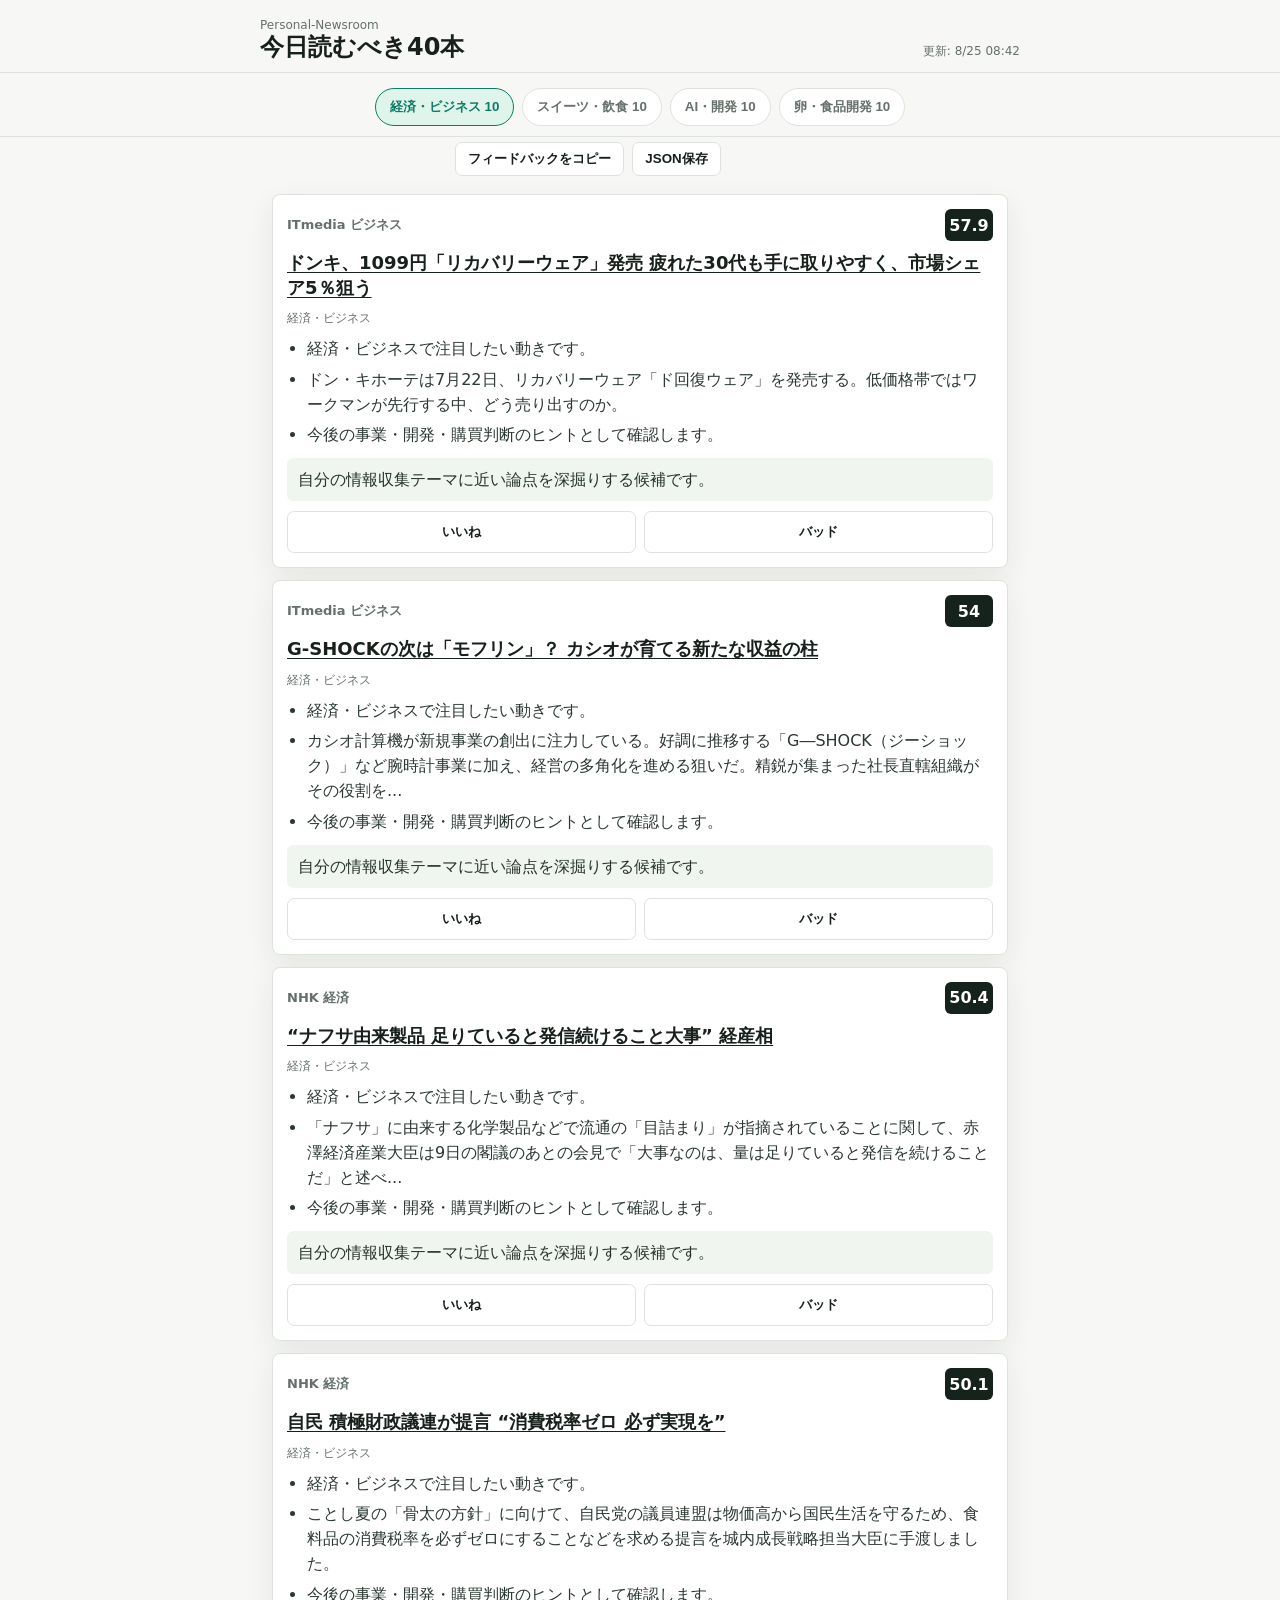
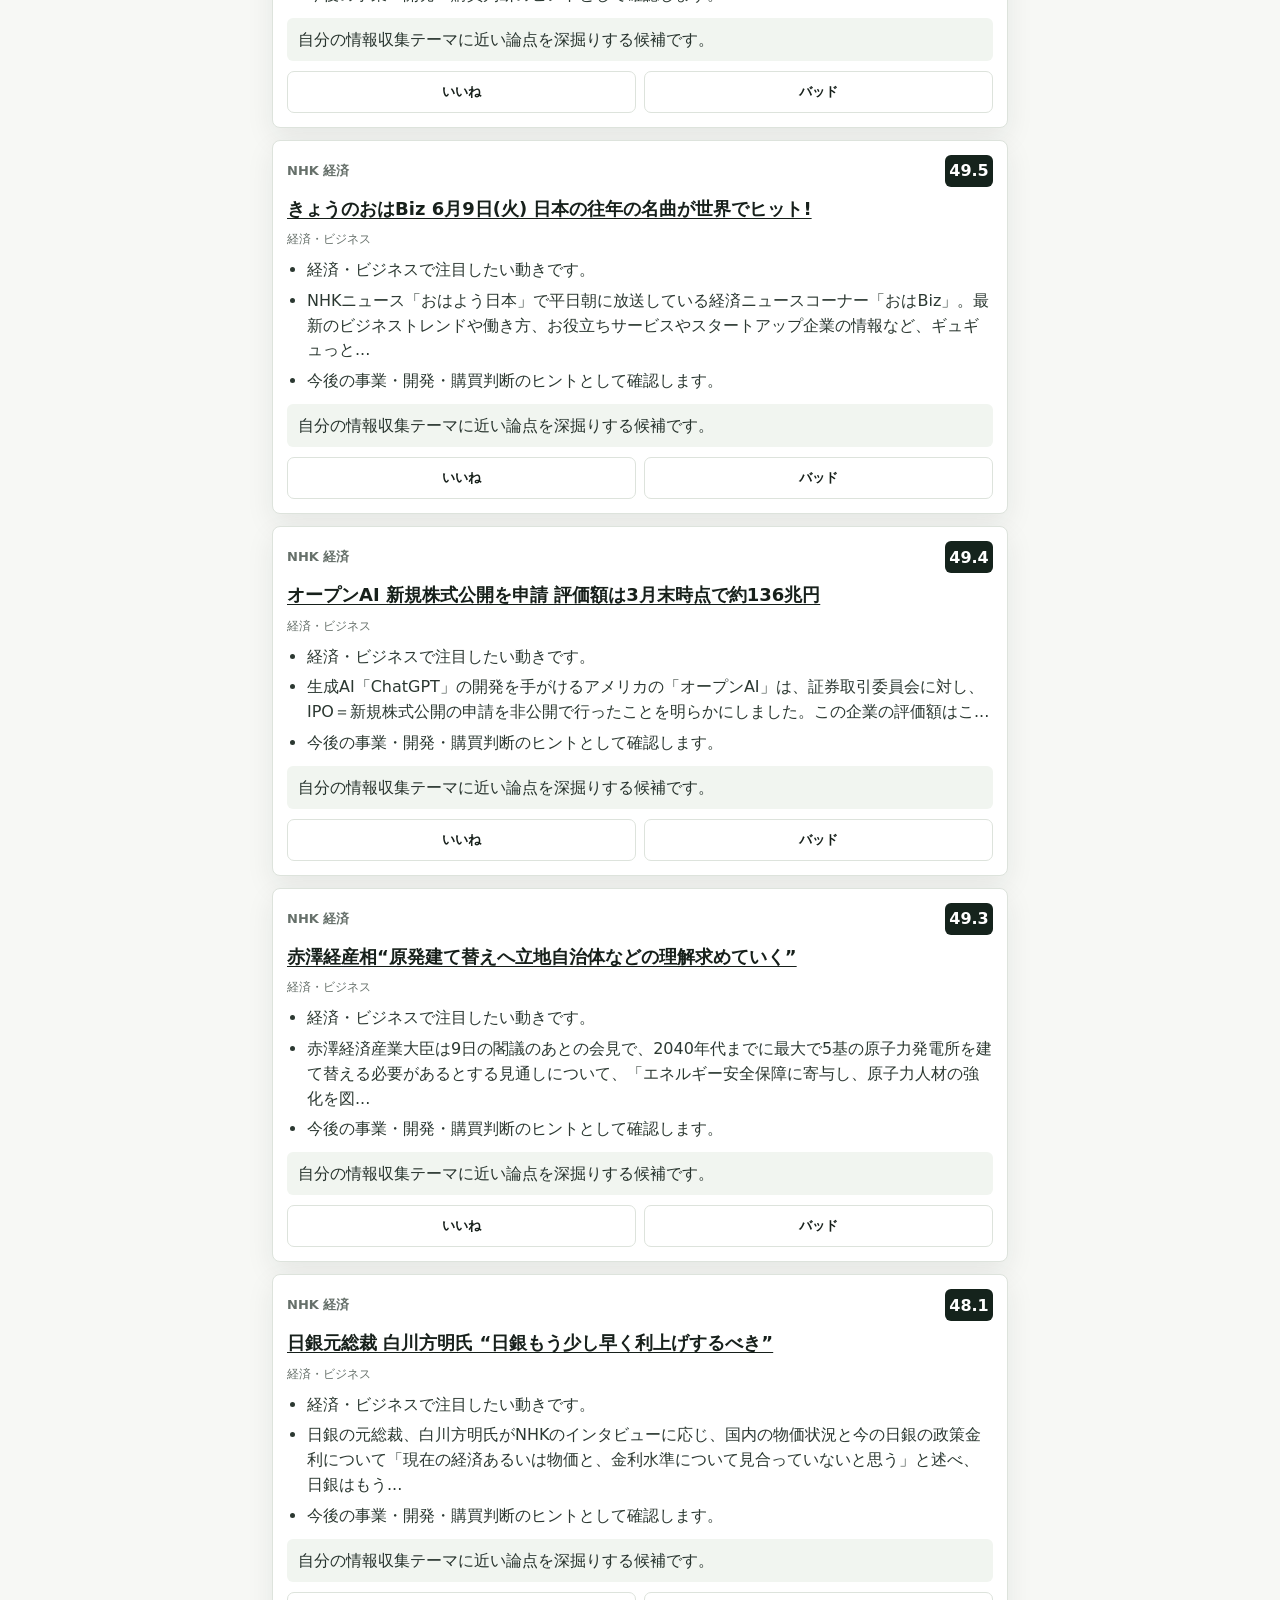
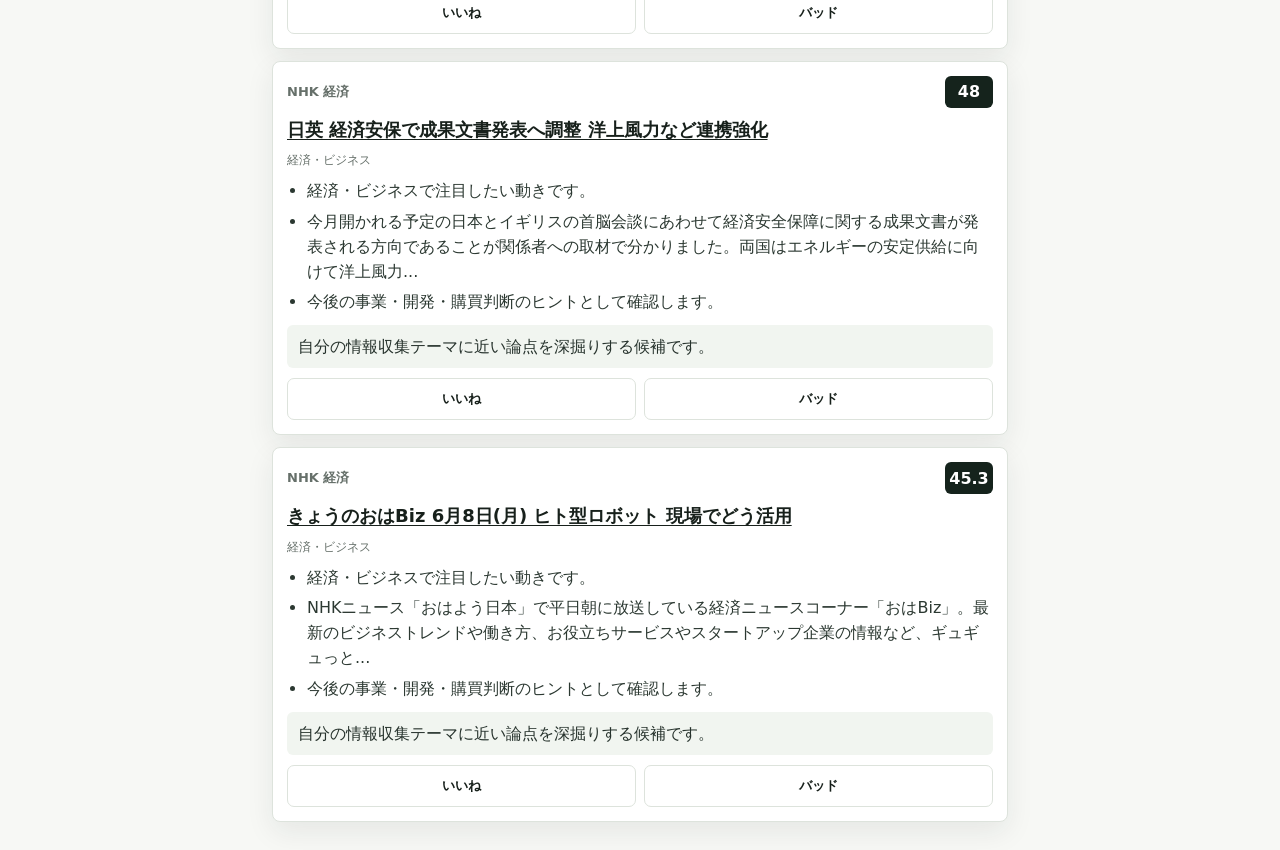
==== commit c6c1e735: "Merge pull request #11 from anyhoe104-spec/codex/pr11-feedback-history-source-learning Add feedback " ====
--- a/public/index.html
+++ b/public/index.html
@@ -3,19 +3,24 @@
 <head>
   <meta charset="utf-8">
   <meta name="viewport" content="width=device-width, initial-scale=1">
-  <title data-i18n="app.title">Personal-Newsroom</title>
+  <title>Personal-Newsroom</title>
   <link rel="stylesheet" href="./style.css">
 </head>
 <body>
   <header class="app-header">
     <div>
-      <p class="eyebrow" data-i18n="app.name">Personal-Newsroom</p>
-      <h1 data-i18n="header.headline">今日読むべき40本</h1>
+      <p class="eyebrow">Personal-Newsroom</p>
+      <h1>今日読むべき40本</h1>
     </div>
-    <p class="updated"><span data-i18n="header.updated_label">更新:</span> <time id="generatedAt"></time></p>
+    <p class="updated">更新: <time id="generatedAt"></time></p>
   </header>
 
-  <nav class="tabs" id="tabs" aria-label="カテゴリ" data-i18n-attr="aria-label:nav.categories_aria_label"></nav>
+  <nav class="tabs" id="tabs" aria-label="カテゴリ"></nav>
+  <section class="feedback-tools" aria-label="フィードバック管理">
+    <button id="copyFeedback" type="button">フィードバックをコピー</button>
+    <button id="downloadFeedback" type="button">JSON保存</button>
+    <span id="feedbackStatus" aria-live="polite"></span>
+  </section>
   <main id="app" class="article-list"></main>
 
   <template id="articleTemplate">
@@ -31,14 +36,13 @@
       <p class="impact"></p>
       <p class="egg-insight"></p>
       <div class="actions">
-        <button class="feedback like" type="button" data-value="like" data-i18n="feedback.like">いいね</button>
-        <button class="feedback bad" type="button" data-value="bad" data-i18n="feedback.bad">バッド</button>
+        <button class="feedback like" type="button" data-value="like">いいね</button>
+        <button class="feedback bad" type="button" data-value="bad">バッド</button>
       </div>
     </article>
   </template>
 
-  <script id="newsData" type="application/json">{"generated_at": "2026-08-31T03:51:16", "categories": {"business": "経済・ビジネス", "food": "スイーツ・飲食", "ai_dev": "AI・開発", "egg": "卵・食品開発"}, "articles": [{"id": "ad3d0615fbe5a982", "title": "ドンキ、1099円「リカバリーウェア」発売 疲れた30代も手に取りやすく、市場シェア5％狙う", "original_title": "ドンキ、1099円「リカバリーウェア」発売 疲れた30代も手に取りやすく、市場シェア5％狙う", "display_title": "ドンキ、1099円「リカバリーウェア」発売 疲れた30代も手に取りやすく、市場シェア5％狙う", "translated_title": "ドンキ、1099円「リカバリーウェア」発売 疲れた30代も手に取りやすく、市場シェア5％狙う", "translated_summary": [], "fallback_title": "", "url": "https://www.itmedia.co.jp/business/articles/2606/09/news019.html", "source": "ITmedia ビジネス", "source_type": "rss", "source_region": "jp", "category": "business", "category_label": "経済・ビジネス", "published_at": "2026-06-08T20:30:00+00:00", "raw_summary": "ドン・キホーテは7月22日、リカバリーウェア「ド回復ウェア」を発売する。低価格帯ではワークマンが先行する中、どう売り出すのか。", "summary": ["経済・ビジネスで注目したい動きです。", "ドン・キホーテは7月22日、リカバリーウェア「ド回復ウェア」を発売する。低価格帯ではワークマンが先行する中、どう売り出すのか。", "今後の事業・開発・購買判断のヒントとして確認します。"], "impact": "自分の情報収集テーマに近い論点を深掘りする候補です。", "egg_insight": "", "score": 57.9, "category_relevance": 1.0}, {"id": "714121ce2dcd7193", "title": "G-SHOCKの次は「モフリン」？ カシオが育てる新たな収益の柱", "original_title": "G-SHOCKの次は「モフリン」？ カシオが育てる新たな収益の柱", "display_title": "G-SHOCKの次は「モフリン」？ カシオが育てる新たな収益の柱", "translated_title": "G-SHOCKの次は「モフリン」？ カシオが育てる新たな収益の柱", "translated_summary": [], "fallback_title": "", "url": "https://www.itmedia.co.jp/business/articles/2606/08/news071.html", "source": "ITmedia ビジネス", "source_type": "rss", "source_region": "jp", "category": "business", "category_label": "経済・ビジネス", "published_at": "2026-06-07T22:30:00+00:00", "raw_summary": "カシオ計算機が新規事業の創出に注力している。好調に推移する「G―SHOCK（ジーショック）」など腕時計事業に加え、経営の多角化を進める狙いだ。精鋭が集まった社長直轄組織がその役割を担い、挑戦の行方が注目される。", "summary": ["経済・ビジネスで注目したい動きです。", "カシオ計算機が新規事業の創出に注力している。好調に推移する「G―SHOCK（ジーショック）」など腕時計事業に加え、経営の多角化を進める狙いだ。精鋭が集まった社長直轄組織がその役割を...", "今後の事業・開発・購買判断のヒントとして確認します。"], "impact": "自分の情報収集テーマに近い論点を深掘りする候補です。", "egg_insight": "", "score": 54.0, "category_relevance": 1.0}, {"id": "d3494b9a0a518f91", "title": "“ナフサ由来製品 足りていると発信続けること大事” 経産相", "original_title": "“ナフサ由来製品 足りていると発信続けること大事” 経産相", "display_title": "“ナフサ由来製品 足りていると発信続けること大事” 経産相", "translated_title": "“ナフサ由来製品 足りていると発信続けること大事” 経産相", "translated_summary": [], "fallback_title": "", "url": "http://www3.nhk.or.jp/news/html/20260609/k10015145171000.html", "source": "NHK 経済", "source_type": "rss", "source_region": "jp", "category": "business", "category_label": "経済・ビジネス", "published_at": "2026-06-09T07:40:34+00:00", "raw_summary": "「ナフサ」に由来する化学製品などで流通の「目詰まり」が指摘されていることに関して、赤澤経済産業大臣は9日の閣議のあとの会見で「大事なのは、量は足りていると発信を続けることだ」と述べ、関係業界と連携しながら問題の解消に取り組む考えを示しました。", "summary": ["経済・ビジネスで注目したい動きです。", "「ナフサ」に由来する化学製品などで流通の「目詰まり」が指摘されていることに関して、赤澤経済産業大臣は9日の閣議のあとの会見で「大事なのは、量は足りていると発信を続けることだ」と述べ...", "今後の事業・開発・購買判断のヒントとして確認します。"], "impact": "自分の情報収集テーマに近い論点を深掘りする候補です。", "egg_insight": "", "score": 50.4, "category_relevance": 1.0}, {"id": "f92982482073f9a3", "title": "自民 積極財政議連が提言 “消費税率ゼロ 必ず実現を”", "original_title": "自民 積極財政議連が提言 “消費税率ゼロ 必ず実現を”", "display_title": "自民 積極財政議連が提言 “消費税率ゼロ 必ず実現を”", "translated_title": "自民 積極財政議連が提言 “消費税率ゼロ 必ず実現を”", "translated_summary": [], "fallback_title": "", "url": "http://www3.nhk.or.jp/news/html/20260609/k10015145071000.html", "source": "NHK 経済", "source_type": "rss", "source_region": "jp", "category": "business", "category_label": "経済・ビジネス", "published_at": "2026-06-09T06:02:49+00:00", "raw_summary": "ことし夏の「骨太の方針」に向けて、自民党の議員連盟は物価高から国民生活を守るため、食料品の消費税率を必ずゼロにすることなどを求める提言を城内成長戦略担当大臣に手渡しました。", "summary": ["経済・ビジネスで注目したい動きです。", "ことし夏の「骨太の方針」に向けて、自民党の議員連盟は物価高から国民生活を守るため、食料品の消費税率を必ずゼロにすることなどを求める提言を城内成長戦略担当大臣に手渡しました。", "今後の事業・開発・購買判断のヒントとして確認します。"], "impact": "自分の情報収集テーマに近い論点を深掘りする候補です。", "egg_insight": "", "score": 50.1, "category_relevance": 1.0}, {"id": "632186aa87f8d316", "title": "きょうのおはBiz 6月9日(火) 日本の往年の名曲が世界でヒット!", "original_title": "きょうのおはBiz 6月9日(火) 日本の往年の名曲が世界でヒット!", "display_title": "きょうのおはBiz 6月9日(火) 日本の往年の名曲が世界でヒット!", "translated_title": "きょうのおはBiz 6月9日(火) 日本の往年の名曲が世界でヒット!", "translated_summary": [], "fallback_title": "", "url": "http://www3.nhk.or.jp/news/html/20260609/k10015144821000.html", "source": "NHK 経済", "source_type": "rss", "source_region": "jp", "category": "business", "category_label": "経済・ビジネス", "published_at": "2026-06-09T03:35:57+00:00", "raw_summary": "NHKニュース「おはよう日本」で平日朝に放送している経済ニュースコーナー「おはBiz」。最新のビジネストレンドや働き方、お役立ちサービスやスタートアップ企業の情報など、ギュギュっとコンパクトにお届けします。", "summary": ["経済・ビジネスで注目したい動きです。", "NHKニュース「おはよう日本」で平日朝に放送している経済ニュースコーナー「おはBiz」。最新のビジネストレンドや働き方、お役立ちサービスやスタートアップ企業の情報など、ギュギュっと...", "今後の事業・開発・購買判断のヒントとして確認します。"], "impact": "自分の情報収集テーマに近い論点を深掘りする候補です。", "egg_insight": "", "score": 49.5, "category_relevance": 1.0}, {"id": "1543ea8a5dc9842a", "title": "オープンAI 新規株式公開を申請 評価額は3月末時点で約136兆円", "original_title": "オープンAI 新規株式公開を申請 評価額は3月末時点で約136兆円", "display_title": "オープンAI 新規株式公開を申請 評価額は3月末時点で約136兆円", "translated_title": "オープンAI 新規株式公開を申請 評価額は3月末時点で約136兆円", "translated_summary": [], "fallback_title": "", "url": "http://www3.nhk.or.jp/news/html/20260609/k10015144701000.html", "source": "NHK 経済", "source_type": "rss", "source_region": "jp", "category": "business", "category_label": "経済・ビジネス", "published_at": "2026-06-09T02:51:45+00:00", "raw_summary": "生成AI「ChatGPT」の開発を手がけるアメリカの「オープンAI」は、証券取引委員会に対し、IPO＝新規株式公開の申請を非公開で行ったことを明らかにしました。この企業の評価額はことし3月末時点でおよそ136兆円に達したとされ、生成AIの急速な普及をけん引した注目企業の上場に市場の関心が高まっています。", "summary": ["経済・ビジネスで注目したい動きです。", "生成AI「ChatGPT」の開発を手がけるアメリカの「オープンAI」は、証券取引委員会に対し、IPO＝新規株式公開の申請を非公開で行ったことを明らかにしました。この企業の評価額はこ...", "今後の事業・開発・購買判断のヒントとして確認します。"], "impact": "自分の情報収集テーマに近い論点を深掘りする候補です。", "egg_insight": "", "score": 49.4, "category_relevance": 1.0}, {"id": "7cf4b5f5f32fc08f", "title": "赤澤経産相“原発建て替えへ立地自治体などの理解求めていく”", "original_title": "赤澤経産相“原発建て替えへ立地自治体などの理解求めていく”", "display_title": "赤澤経産相“原発建て替えへ立地自治体などの理解求めていく”", "translated_title": "赤澤経産相“原発建て替えへ立地自治体などの理解求めていく”", "translated_summary": [], "fallback_title": "", "url": "http://www3.nhk.or.jp/news/html/20260609/k10015144861000.html", "source": "NHK 経済", "source_type": "rss", "source_region": "jp", "category": "business", "category_label": "経済・ビジネス", "published_at": "2026-06-09T02:27:57+00:00", "raw_summary": "赤澤経済産業大臣は9日の閣議のあとの会見で、2040年代までに最大で5基の原子力発電所を建て替える必要があるとする見通しについて、「エネルギー安全保障に寄与し、原子力人材の強化を図るために重要だ」と述べ、国が前面に立って立地する自治体などの理解を求めていく考えを示しました。", "summary": ["経済・ビジネスで注目したい動きです。", "赤澤経済産業大臣は9日の閣議のあとの会見で、2040年代までに最大で5基の原子力発電所を建て替える必要があるとする見通しについて、「エネルギー安全保障に寄与し、原子力人材の強化を図...", "今後の事業・開発・購買判断のヒントとして確認します。"], "impact": "自分の情報収集テーマに近い論点を深掘りする候補です。", "egg_insight": "", "score": 49.3, "category_relevance": 1.0}, {"id": "e02c99f1e7d69f6a", "title": "日銀元総裁 白川方明氏 “日銀もう少し早く利上げするべき”", "original_title": "日銀元総裁 白川方明氏 “日銀もう少し早く利上げするべき”", "display_title": "日銀元総裁 白川方明氏 “日銀もう少し早く利上げするべき”", "translated_title": "日銀元総裁 白川方明氏 “日銀もう少し早く利上げするべき”", "translated_summary": [], "fallback_title": "", "url": "http://www3.nhk.or.jp/news/html/20260609/k10015144491000.html", "source": "NHK 経済", "source_type": "rss", "source_region": "jp", "category": "business", "category_label": "経済・ビジネス", "published_at": "2026-06-08T20:39:41+00:00", "raw_summary": "日銀の元総裁、白川方明氏がNHKのインタビューに応じ、国内の物価状況と今の日銀の政策金利について「現在の経済あるいは物価と、金利水準について見合っていないと思う」と述べ、日銀はもう少し早く利上げすべきだったという認識を示しました。", "summary": ["経済・ビジネスで注目したい動きです。", "日銀の元総裁、白川方明氏がNHKのインタビューに応じ、国内の物価状況と今の日銀の政策金利について「現在の経済あるいは物価と、金利水準について見合っていないと思う」と述べ、日銀はもう...", "今後の事業・開発・購買判断のヒントとして確認します。"], "impact": "自分の情報収集テーマに近い論点を深掘りする候補です。", "egg_insight": "", "score": 48.1, "category_relevance": 1.0}, {"id": "2e1d0953e70ba550", "title": "日英 経済安保で成果文書発表へ調整 洋上風力など連携強化", "original_title": "日英 経済安保で成果文書発表へ調整 洋上風力など連携強化", "display_title": "日英 経済安保で成果文書発表へ調整 洋上風力など連携強化", "translated_title": "日英 経済安保で成果文書発表へ調整 洋上風力など連携強化", "translated_summary": [], "fallback_title": "", "url": "http://www3.nhk.or.jp/news/html/20260609/k10015144611000.html", "source": "NHK 経済", "source_type": "rss", "source_region": "jp", "category": "business", "category_label": "経済・ビジネス", "published_at": "2026-06-08T20:16:03+00:00", "raw_summary": "今月開かれる予定の日本とイギリスの首脳会談にあわせて経済安全保障に関する成果文書が発表される方向であることが関係者への取材で分かりました。両国はエネルギーの安定供給に向けて洋上風力発電や次世代型の原子炉など幅広い分野での連携を確認する方針です。", "summary": ["経済・ビジネスで注目したい動きです。", "今月開かれる予定の日本とイギリスの首脳会談にあわせて経済安全保障に関する成果文書が発表される方向であることが関係者への取材で分かりました。両国はエネルギーの安定供給に向けて洋上風力...", "今後の事業・開発・購買判断のヒントとして確認します。"], "impact": "自分の情報収集テーマに近い論点を深掘りする候補です。", "egg_insight": "", "score": 48.0, "category_relevance": 1.0}, {"id": "332c495972b75f1c", "title": "きょうのおはBiz 6月8日(月) ヒト型ロボット 現場でどう活用", "original_title": "きょうのおはBiz 6月8日(月) ヒト型ロボット 現場でどう活用", "display_title": "きょうのおはBiz 6月8日(月) ヒト型ロボット 現場でどう活用", "translated_title": "きょうのおはBiz 6月8日(月) ヒト型ロボット 現場でどう活用", "translated_summary": [], "fallback_title": "", "url": "http://www3.nhk.or.jp/news/html/20260608/k10015143941000.html", "source": "NHK 経済", "source_type": "rss", "source_region": "jp", "category": "business", "category_label": "経済・ビジネス", "published_at": "2026-06-08T05:40:36+00:00", "raw_summary": "NHKニュース「おはよう日本」で平日朝に放送している経済ニュースコーナー「おはBiz」。最新のビジネストレンドや働き方、お役立ちサービスやスタートアップ企業の情報など、ギュギュっとコンパクトにお届けします。", "summary": ["経済・ビジネスで注目したい動きです。", "NHKニュース「おはよう日本」で平日朝に放送している経済ニュースコーナー「おはBiz」。最新のビジネストレンドや働き方、お役立ちサービスやスタートアップ企業の情報など、ギュギュっと...", "今後の事業・開発・購買判断のヒントとして確認します。"], "impact": "自分の情報収集テーマに近い論点を深掘りする候補です。", "egg_insight": "", "score": 45.3, "category_relevance": 1.0}, {"id": "f17835f0bc32b201", "title": "【2026年6月9日】プロント夏の期間限定メニュー特集！すいかジュース・ライチゼリーソーダ・冷製パスタなど爽やか新作5品登場", "original_title": "【2026年6月9日】プロント夏の期間限定メニュー特集！すいかジュース・ライチゼリーソーダ・冷製パスタなど爽やか新作5品登場", "display_title": "【2026年6月9日】プロント夏の期間限定メニュー特集！すいかジュース・ライチゼリーソーダ・冷製パスタなど爽やか新作5品登場", "translated_title": "【2026年6月9日】プロント夏の期間限定メニュー特集！すいかジュース・ライチゼリーソーダ・冷製パスタなど爽やか新作5品登場", "translated_summary": [], "fallback_title": "", "url": "https://entabe.jp/60455/2026-jun-pronto-summer-limited-drinks-pasta", "source": "えん食べ", "source_type": "rss", "source_region": "jp", "category": "food", "category_label": "スイーツ・飲食", "published_at": "2026-06-08T11:30:00+00:00", "raw_summary": "カフェ「プロント」が2026年6月9日より夏の期間限定メニューを開始します。定番人気のすいかジュースに加え、SNS映えするゼリーソーダや冷製パスタ2種など爽やかな全5品が9月まで楽しめます。", "summary": ["スイーツ・飲食で注目したい動きです。", "カフェ「プロント」が2026年6月9日より夏の期間限定メニューを開始します。定番人気のすいかジュースに加え、SNS映えするゼリーソーダや冷製パスタ2種など爽やかな全5品が9月まで楽...", "今後の事業・開発・購買判断のヒントとして確認します。"], "impact": "自分の情報収集テーマに近い論点を深掘りする候補です。", "egg_insight": "", "score": 81.0, "category_relevance": 1.0}, {"id": "076701f792c4c03b", "title": "【不二家】赤城乳業の期間限定アイスキャンディーがグミになって登場！ 「ガツン - PR TIMES", "original_title": "【不二家】赤城乳業の期間限定アイスキャンディーがグミになって登場！ 「ガツン - PR TIMES", "display_title": "【不二家】赤城乳業の期間限定アイスキャンディーがグミになって登場！ 「ガツン - PR TIMES", "translated_title": "【不二家】赤城乳業の期間限定アイスキャンディーがグミになって登場！ 「ガツン - PR TIMES", "translated_summary": [], "fallback_title": "", "url": "https://www.google.com/url?rct=j&sa=t&url=https://prtimes.jp/main/html/rd/p/000000435.000097396.html&ct=ga&cd=CAIyGjI0MzJiMzA1ZDYxOWJiOTc6Y29tOmphOlVT&usg=AOvVaw3C9T5YvIOIOJkVYr6E2iO2", "source": "Google Alert: スイーツ 新商品", "source_type": "google_alert", "source_region": "jp", "category": "food", "category_label": "スイーツ・飲食", "published_at": "2026-06-09T08:25:10.229506+00:00", "raw_summary": "新商品 新発売グミお菓子食感コラボアイス期間限定グレープフルーツ. 関連 ... ミルキーの優しい甘さを楽しむ新作 スイーツ が登場. 2026年4月26日 22時00分.", "summary": ["スイーツ・飲食で注目したい動きです。", "新商品 新発売グミお菓子食感コラボアイス期間限定グレープフルーツ. 関連 ... ミルキーの優しい甘さを楽しむ新作 スイーツ が登場. 2026年4月26日 22時00分.", "今後の事業・開発・購買判断のヒントとして確認します。"], "impact": "自分の情報収集テーマに近い論点を深掘りする候補です。", "egg_insight": "", "score": 75.4, "category_relevance": 1.0}, {"id": "47f68a1efa8fab89", "title": "マクドナルド、北中米各国をイメージした「VIVA！ワールドマック」を発売。W杯を盛り上げる限定グッズも抽選で当たる", "original_title": "マクドナルド、北中米各国をイメージした「VIVA！ワールドマック」を発売。W杯を盛り上げる限定グッズも抽選で当たる", "display_title": "マクドナルド、北中米各国をイメージした「VIVA！ワールドマック」を発売。W杯を盛り上げる限定グッズも抽選で当たる", "translated_title": "マクドナルド、北中米各国をイメージした「VIVA！ワールドマック」を発売。W杯を盛り上げる限定グッズも抽選で当たる", "translated_summary": [], "fallback_title": "", "url": "https://gourmet.watch.impress.co.jp/docs/news/2115665.html", "source": "グルメ Watch", "source_type": "rss", "source_region": "jp", "category": "food", "category_label": "スイーツ・飲食", "published_at": "2026-06-09T08:25:09.511174+00:00", "raw_summary": "日本マクドナルドは、「VIVA！ワールドマック」として「ザク切りポテト＆肉厚ビーフ コク旨ガーリックペッパー」「メキシカンタコスチーズチキン」「アボカドマヨチーズシュリンプ」など8商品を6月17日に期間限定で販売を開始する。", "summary": ["スイーツ・飲食で注目したい動きです。", "日本マクドナルドは、「VIVA！ワールドマック」として「ザク切りポテト＆肉厚ビーフ コク旨ガーリックペッパー」「メキシカンタコスチーズチキン」「アボカドマヨチーズシュリンプ」など8...", "今後の事業・開発・購買判断のヒントとして確認します。"], "impact": "自分の情報収集テーマに近い論点を深掘りする候補です。", "egg_insight": "", "score": 65.9, "category_relevance": 1.0}, {"id": "5d070321b0b76c50", "title": "ピザーラ「北海道産スイートコーン＆テリマヨ」「北海道のよくばりクォーター」発売", "original_title": "ピザーラ「北海道産スイートコーン＆テリマヨ」「北海道のよくばりクォーター」発売", "display_title": "ピザーラ「北海道産スイートコーン＆テリマヨ」「北海道のよくばりクォーター」発売", "translated_title": "ピザーラ「北海道産スイートコーン＆テリマヨ」「北海道のよくばりクォーター」発売", "translated_summary": [], "fallback_title": "", "url": "https://gourmet.watch.impress.co.jp/docs/news/2115229.html", "source": "グルメ Watch", "source_type": "rss", "source_region": "jp", "category": "food", "category_label": "スイーツ・飲食", "published_at": "2026-06-09T08:25:09.511174+00:00", "raw_summary": "宅配ピザ「PIZZA-LA（ピザーラ）」（フォーシーズ）は、「北海道産スイートコーン＆テリマヨ」と「北海道のよくばりクォーター」を6月10日～11月3日に期間限定で販売する。北海道産スイートコーンの甘みを主役にした、夏にぴったりの2品。", "summary": ["スイーツ・飲食で注目したい動きです。", "宅配ピザ「PIZZA-LA（ピザーラ）」（フォーシーズ）は、「北海道産スイートコーン＆テリマヨ」と「北海道のよくばりクォーター」を6月10日～11月3日に期間限定で販売する。北海道...", "今後の事業・開発・購買判断のヒントとして確認します。"], "impact": "自分の情報収集テーマに近い論点を深掘りする候補です。", "egg_insight": "", "score": 65.9, "category_relevance": 1.0}, {"id": "2d38e8afe1d36250", "title": "カフェ・ド・クリエ、「コジコジ」と初コラボした夏の福袋「サマーバッグ」を限定発売", "original_title": "カフェ・ド・クリエ、「コジコジ」と初コラボした夏の福袋「サマーバッグ」を限定発売", "display_title": "カフェ・ド・クリエ、「コジコジ」と初コラボした夏の福袋「サマーバッグ」を限定発売", "translated_title": "カフェ・ド・クリエ、「コジコジ」と初コラボした夏の福袋「サマーバッグ」を限定発売", "translated_summary": [], "fallback_title": "", "url": "https://gourmet.watch.impress.co.jp/docs/news/fukubukuro/2115541.html", "source": "グルメ Watch", "source_type": "rss", "source_region": "jp", "category": "food", "category_label": "スイーツ・飲食", "published_at": "2026-06-09T08:25:09.511174+00:00", "raw_summary": "カフェ・ド・クリエ（C-United）は、さくらももこ氏原作の「コジコジ」と初コラボした「コジコジ×カフェ・ド・クリエ サマーバッグ」を数量限定で発売する。", "summary": ["スイーツ・飲食で注目したい動きです。", "カフェ・ド・クリエ（C-United）は、さくらももこ氏原作の「コジコジ」と初コラボした「コジコジ×カフェ・ド・クリエ サマーバッグ」を数量限定で発売する。", "今後の事業・開発・購買判断のヒントとして確認します。"], "impact": "自分の情報収集テーマに近い論点を深掘りする候補です。", "egg_insight": "", "score": 65.9, "category_relevance": 1.0}, {"id": "48312e02e9cb76d4", "title": "ピザーラ“旨辛”なチョリソー×セラーノペッパーがあと引く「夏のHOTナポリタン」限定発売", "original_title": "ピザーラ“旨辛”なチョリソー×セラーノペッパーがあと引く「夏のHOTナポリタン」限定発売", "display_title": "ピザーラ“旨辛”なチョリソー×セラーノペッパーがあと引く「夏のHOTナポリタン」限定発売", "translated_title": "ピザーラ“旨辛”なチョリソー×セラーノペッパーがあと引く「夏のHOTナポリタン」限定発売", "translated_summary": [], "fallback_title": "", "url": "https://gourmet.watch.impress.co.jp/docs/news/2115004.html", "source": "グルメ Watch", "source_type": "rss", "source_region": "jp", "category": "food", "category_label": "スイーツ・飲食", "published_at": "2026-06-09T08:25:09.513179+00:00", "raw_summary": "宅配ピザ「PIZZA-LA（ピザーラ）」（フォーシーズ）は、期間限定パスタ「夏のHOTナポリタン」を6月10日に発売する。価格は1280円。", "summary": ["スイーツ・飲食で注目したい動きです。", "宅配ピザ「PIZZA-LA（ピザーラ）」（フォーシーズ）は、期間限定パスタ「夏のHOTナポリタン」を6月10日に発売する。価格は1280円。", "今後の事業・開発・購買判断のヒントとして確認します。"], "impact": "自分の情報収集テーマに近い論点を深掘りする候補です。", "egg_insight": "", "score": 65.9, "category_relevance": 1.0}, {"id": "6577d82ae15c83c8", "title": "【今週のローソンさん】ローソン限定「贅沢搾りプレミアム」第3弾！初夏にぴったりな「宮崎県産日向夏」が数量限定で登場", "original_title": "【今週のローソンさん】ローソン限定「贅沢搾りプレミアム」第3弾！初夏にぴったりな「宮崎県産日向夏」が数量限定で登場", "display_title": "【今週のローソンさん】ローソン限定「贅沢搾りプレミアム」第3弾！初夏にぴったりな「宮崎県産日向夏」が数量限定で登場", "translated_title": "【今週のローソンさん】ローソン限定「贅沢搾りプレミアム」第3弾！初夏にぴったりな「宮崎県産日向夏」が数量限定で登場", "translated_summary": [], "fallback_title": "", "url": "https://gourmet.watch.impress.co.jp/docs/news/2115465.html", "source": "グルメ Watch", "source_type": "rss", "source_region": "jp", "category": "food", "category_label": "スイーツ・飲食", "published_at": "2026-06-09T08:25:09.513179+00:00", "raw_summary": "ローソンが6月9日から販売する新商品から、アサヒビールの缶チューハイ「贅沢搾りプレミアム」シリーズの第3弾として登場する「宮崎県産日向夏（ひゅうがなつ）」を紹介します。", "summary": ["スイーツ・飲食で注目したい動きです。", "ローソンが6月9日から販売する新商品から、アサヒビールの缶チューハイ「贅沢搾りプレミアム」シリーズの第3弾として登場する「宮崎県産日向夏（ひゅうがなつ）」を紹介します。", "今後の事業・開発・購買判断のヒントとして確認します。"], "impact": "自分の情報収集テーマに近い論点を深掘りする候補です。", "egg_insight": "", "score": 65.9, "category_relevance": 1.0}, {"id": "0452af56b1ec9041", "title": "ピザーラ「極上のステーキ＆シュリンプクォーター」発売。ジューシーなステーキ/大ぶりの海老/人気ロングセラー", "original_title": "ピザーラ「極上のステーキ＆シュリンプクォーター」発売。ジューシーなステーキ/大ぶりの海老/人気ロングセラー", "display_title": "ピザーラ「極上のステーキ＆シュリンプクォーター」発売。ジューシーなステーキ/大ぶりの海老/人気ロングセラー", "translated_title": "ピザーラ「極上のステーキ＆シュリンプクォーター」発売。ジューシーなステーキ/大ぶりの海老/人気ロングセラー", "translated_summary": [], "fallback_title": "", "url": "https://gourmet.watch.impress.co.jp/docs/news/2114980.html", "source": "グルメ Watch", "source_type": "rss", "source_region": "jp", "category": "food", "category_label": "スイーツ・飲食", "published_at": "2026-06-09T08:25:09.513179+00:00", "raw_summary": "宅配ピザ「PIZZA-LA（ピザーラ）」（フォーシーズ）は、贅沢シリーズの期間限定商品「極上のステーキ＆シュリンプクォーター」を、6月10日に発売する。", "summary": ["スイーツ・飲食で注目したい動きです。", "宅配ピザ「PIZZA-LA（ピザーラ）」（フォーシーズ）は、贅沢シリーズの期間限定商品「極上のステーキ＆シュリンプクォーター」を、6月10日に発売する。", "今後の事業・開発・購買判断のヒントとして確認します。"], "impact": "自分の情報収集テーマに近い論点を深掘りする候補です。", "egg_insight": "", "score": 65.9, "category_relevance": 1.0}, {"id": "9d16ce1bce6258aa", "title": "フレッシュネスバーガー、旬の国産ブルーベリー×クリームチーズの「作りたてスコーンサンド」限定発売", "original_title": "フレッシュネスバーガー、旬の国産ブルーベリー×クリームチーズの「作りたてスコーンサンド」限定発売", "display_title": "フレッシュネスバーガー、旬の国産ブルーベリー×クリームチーズの「作りたてスコーンサンド」限定発売", "translated_title": "フレッシュネスバーガー、旬の国産ブルーベリー×クリームチーズの「作りたてスコーンサンド」限定発売", "translated_summary": [], "fallback_title": "", "url": "https://gourmet.watch.impress.co.jp/docs/news/2114617.html", "source": "グルメ Watch", "source_type": "rss", "source_region": "jp", "category": "food", "category_label": "スイーツ・飲食", "published_at": "2026-06-09T08:25:09.513179+00:00", "raw_summary": "フレッシュネスバーガー（フレッシュネス）は、店内で仕上げる「作りたてスコーンサンド 藍苺（国産ブルーベリー）＆クリームチーズ」を、6月10日～7月7日の期間限定で販売する。価格は450円。", "summary": ["スイーツ・飲食で注目したい動きです。", "フレッシュネスバーガー（フレッシュネス）は、店内で仕上げる「作りたてスコーンサンド 藍苺（国産ブルーベリー）＆クリームチーズ」を、6月10日～7月7日の期間限定で販売する。価格は4...", "今後の事業・開発・購買判断のヒントとして確認します。"], "impact": "自分の情報収集テーマに近い論点を深掘りする候補です。", "egg_insight": "", "score": 65.9, "category_relevance": 1.0}, {"id": "0a4a5b5da12e5e69", "title": "アサヒ飲料「カルピスソーダ 涼みレモン」発売。“ひんやり感”広がる味わい", "original_title": "アサヒ飲料「カルピスソーダ 涼みレモン」発売。“ひんやり感”広がる味わい", "display_title": "アサヒ飲料「カルピスソーダ 涼みレモン」発売。“ひんやり感”広がる味わい", "translated_title": "アサヒ飲料「カルピスソーダ 涼みレモン」発売。“ひんやり感”広がる味わい", "translated_summary": [], "fallback_title": "", "url": "https://gourmet.watch.impress.co.jp/docs/news/2114588.html", "source": "グルメ Watch", "source_type": "rss", "source_region": "jp", "category": "food", "category_label": "スイーツ・飲食", "published_at": "2026-06-09T08:25:09.513179+00:00", "raw_summary": "アサヒ飲料は「カルピスソーダ 涼みレモン」を期間限定で6月16日に発売する（8月まで販売予定）。500mLペットボトルで、価格は216円前後。", "summary": ["スイーツ・飲食で注目したい動きです。", "アサヒ飲料は「カルピスソーダ 涼みレモン」を期間限定で6月16日に発売する（8月まで販売予定）。500mLペットボトルで、価格は216円前後。", "今後の事業・開発・購買判断のヒントとして確認します。"], "impact": "自分の情報収集テーマに近い論点を深掘りする候補です。", "egg_insight": "", "score": 65.9, "category_relevance": 1.0}, {"id": "1e7335c27d4c4f2a", "title": "Introducing the OpenAI Economic Research Exchange", "original_title": "Introducing the OpenAI Economic Research Exchange", "display_title": "Introducing the OpenAI Economic Research Exchange", "translated_title": "", "translated_summary": [], "fallback_title": "要確認: Introducing the OpenAI Economic Research Exchange", "url": "https://openai.com/index/economic-research-exchange", "source": "OpenAI Blog", "source_type": "rss", "source_region": "jp", "category": "ai_dev", "category_label": "AI・開発", "published_at": "2026-06-08T00:00:00+00:00", "raw_summary": "OpenAI launches the Economic Research Exchange to study AI’s impact on jobs, productivity, and the economy. Applications are now open for selected research projects.", "summary": ["原題は「Introducing the OpenAI Economic Research Exchange」。Claude翻訳結果が不十分だったため個別確認対象です。", "本文の手がかり: OpenAI launches the Economic Research Exchange to study AI’s impact on jobs, productivity,...", "正式な日本語要約は記事本文を確認して差し替える必要があります。"], "impact": "「Introducing the OpenAI Economic Resear」はAI開発ワークフローや製品判断への影響確認が必要です。", "egg_insight": "", "score": 68.2, "category_relevance": 1.0}, {"id": "7dcde8da3f49cd95", "title": "Warp’s big bet on building open source with GPT-5.5", "original_title": "Warp’s big bet on building open source with GPT-5.5", "display_title": "Warp’s big bet on building open source with GPT-5.5", "translated_title": "", "translated_summary": [], "fallback_title": "要確認: Warp’s big bet on building open source with GPT-5.5", "url": "https://openai.com/index/warp", "source": "OpenAI Blog", "source_type": "rss", "source_region": "jp", "category": "ai_dev", "category_label": "AI・開発", "published_at": "2026-05-27T00:00:00+00:00", "raw_summary": "Warp uses GPT-5.5 and OpenAI models to coordinate coding agents across local, cloud, and open-source development workflows.", "summary": ["原題は「Warp’s big bet on building open source with GPT-5.5」。Claude翻訳結果が不十分だったため個別確認対象です。", "本文の手がかり: Warp uses GPT-5.5 and OpenAI models to coordinate coding agents across local, cloud, and o...", "正式な日本語要約は記事本文を確認して差し替える必要があります。"], "impact": "「Warp’s big bet on building open source」はAI開発ワークフローや製品判断への影響確認が必要です。", "egg_insight": "", "score": 67.3, "category_relevance": 1.0}, {"id": "3ef2afea4c549705", "title": "Microsoft's open source tools were hacked to steal passwords of AI developers", "original_title": "Microsoft's open source tools were hacked to steal passwords of AI developers", "display_title": "Microsoft's open source tools were hacked to steal passwords of AI developers", "translated_title": "", "translated_summary": [], "fallback_title": "要確認: Microsoft's open source tools were hacked to steal passwords of AI developers", "url": "https://techcrunch.com/2026/06/08/microsofts-open-source-tools-were-hacked-to-steal-passwords-of-ai-developers/", "source": "Hacker News", "source_type": "rss", "source_region": "jp", "category": "ai_dev", "category_label": "AI・開発", "published_at": "2026-06-09T07:33:16+00:00", "raw_summary": "Article URL: https://techcrunch.com/2026/06/08/microsofts-open-source-tools-were-hacked-to-steal-passwords-of-ai-developers/ Comments URL: https://news.ycombinator.com/item?id=48457830 Points: 19 # Comments: 2", "summary": ["原題は「Microsoft's open source tools were hacked to steal passwords of AI developers」。Claude翻訳結果が不十分だったため個別確認対象です。", "本文の手がかり: Article URL: https://techcrunch.com/2026/06/08/microsofts-open-source-tools-were-hacked-to...", "正式な日本語要約は記事本文を確認して差し替える必要があります。"], "impact": "「Microsoft's open source tools were hac」はAI開発ワークフローや製品判断への影響確認が必要です。", "egg_insight": "", "score": 64.4, "category_relevance": 1.0}, {"id": "3bcfcad49c59ffdb", "title": "Apple bets cheaper AI will woo small developers", "original_title": "Apple bets cheaper AI will woo small developers", "display_title": "Apple bets cheaper AI will woo small developers", "translated_title": "", "translated_summary": [], "fallback_title": "要確認: Apple bets cheaper AI will woo small developers", "url": "https://techcrunch.com/2026/06/08/apple-bets-cheaper-ai-will-woo-small-developers/", "source": "Hacker News", "source_type": "rss", "source_region": "jp", "category": "ai_dev", "category_label": "AI・開発", "published_at": "2026-06-08T21:02:00+00:00", "raw_summary": "Article URL: https://techcrunch.com/2026/06/08/apple-bets-cheaper-ai-will-woo-small-developers/ Comments URL: https://news.ycombinator.com/item?id=48452000 Points: 56 # Comments: 22", "summary": ["原題は「Apple bets cheaper AI will woo small developers」。Claude翻訳結果が不十分だったため個別確認対象です。", "本文の手がかり: Article URL: https://techcrunch.com/2026/06/08/apple-bets-cheaper-ai-will-woo-small-develo...", "正式な日本語要約は記事本文を確認して差し替える必要があります。"], "impact": "「Apple bets cheaper AI will woo small d」はAI開発ワークフローや製品判断への影響確認が必要です。", "egg_insight": "", "score": 62.1, "category_relevance": 1.0}, {"id": "8425b1eb9b08506e", "title": "Apple reveals new AI architecture built around Google Gemini models", "original_title": "Apple reveals new AI architecture built around Google Gemini models", "display_title": "Apple reveals new AI architecture built around Google Gemini models", "translated_title": "", "translated_summary": [], "fallback_title": "要確認: Apple reveals new AI architecture built around Google Gemini models", "url": "https://www.macrumors.com/2026/06/08/apple-reveals-new-ai-architecture/", "source": "Hacker News", "source_type": "rss", "source_region": "jp", "category": "ai_dev", "category_label": "AI・開発", "published_at": "2026-06-08T19:14:47+00:00", "raw_summary": "Article URL: https://www.macrumors.com/2026/06/08/apple-reveals-new-ai-architecture/ Comments URL: https://news.ycombinator.com/item?id=48450142 Points: 559 # Comments: 433", "summary": ["原題は「Apple reveals new AI architecture built around Google Gemini models」。Claude翻訳結果が不十分だったため個別確認対象です。", "本文の手がかり: Article URL: https://www.macrumors.com/2026/06/08/apple-reveals-new-ai-architecture/ Comme...", "正式な日本語要約は記事本文を確認して差し替える必要があります。"], "impact": "「Apple reveals new AI architecture buil」はAI開発ワークフローや製品判断への影響確認が必要です。", "egg_insight": "", "score": 61.8, "category_relevance": 1.0}, {"id": "0fb18b220f9b491f", "title": "Apple Core AI Framework", "original_title": "Apple Core AI Framework", "display_title": "Apple Core AI Framework", "translated_title": "", "translated_summary": [], "fallback_title": "要確認: Apple Core AI Framework", "url": "https://developer.apple.com/documentation/coreai/", "source": "Hacker News", "source_type": "rss", "source_region": "jp", "category": "ai_dev", "category_label": "AI・開発", "published_at": "2026-06-08T18:47:38+00:00", "raw_summary": "Article URL: https://developer.apple.com/documentation/coreai/ Comments URL: https://news.ycombinator.com/item?id=48449665 Points: 280 # Comments: 71", "summary": ["原題は「Apple Core AI Framework」。Claude翻訳結果が不十分だったため個別確認対象です。", "本文の手がかり: Article URL: https://developer.apple.com/documentation/coreai/ Comments URL: https://news....", "正式な日本語要約は記事本文を確認して差し替える必要があります。"], "impact": "「Apple Core AI Framework」はAI開発ワークフローや製品判断への影響確認が必要です。", "egg_insight": "", "score": 61.7, "category_relevance": 1.0}, {"id": "ea420c12b5c01b79", "title": "How Endava is redesigning software delivery around AI agents", "original_title": "How Endava is redesigning software delivery around AI agents", "display_title": "How Endava is redesigning software delivery around AI agents", "translated_title": "", "translated_summary": [], "fallback_title": "要確認: How Endava is redesigning software delivery around AI agents", "url": "https://openai.com/index/endava-frontiers", "source": "OpenAI Blog", "source_type": "rss", "source_region": "jp", "category": "ai_dev", "category_label": "AI・開発", "published_at": "2026-06-04T12:00:00+00:00", "raw_summary": "Learn how Endava is using AI agents, ChatGPT Enterprise, and Codex to accelerate software delivery, automate workflows, and build an AI-native culture across the enterprise.", "summary": ["原題は「How Endava is redesigning software delivery around AI agents」。Claude翻訳結果が不十分だったため個別確認対象です。", "本文の手がかり: Learn how Endava is using AI agents, ChatGPT Enterprise, and Codex to accelerate software ...", "正式な日本語要約は記事本文を確認して差し替える必要があります。"], "impact": "「How Endava is redesigning software del」はAI開発ワークフローや製品判断への影響確認が必要です。", "egg_insight": "", "score": 59.0, "category_relevance": 1.0}, {"id": "5b9a7b532f011adb", "title": "Confidential submission of draft S-1 to the SEC", "original_title": "Confidential submission of draft S-1 to the SEC", "display_title": "Confidential submission of draft S-1 to the SEC", "translated_title": "", "translated_summary": [], "fallback_title": "要確認: Confidential submission of draft S-1 to the SEC", "url": "https://openai.com/index/openai-submits-confidential-s-1", "source": "OpenAI Blog", "source_type": "rss", "source_region": "jp", "category": "ai_dev", "category_label": "AI・開発", "published_at": "2026-06-08T14:00:00+00:00", "raw_summary": "OpenAI confirms a confidential S-1 submission to the SEC and has not yet determined timing for further action.", "summary": ["原題は「Confidential submission of draft S-1 to the SEC」。Claude翻訳結果が不十分だったため個別確認対象です。", "本文の手がかり: OpenAI confirms a confidential S-1 submission to the SEC and has not yet determined timing...", "正式な日本語要約は記事本文を確認して差し替える必要があります。"], "impact": "「Confidential submission of draft S-1 t」はAI開発ワークフローや製品判断への影響確認が必要です。", "egg_insight": "", "score": 56.7, "category_relevance": 1.0}, {"id": "0bc07efef5e8f5ae", "title": "Codex is becoming a productivity tool for everyone", "original_title": "Codex is becoming a productivity tool for everyone", "display_title": "Codex is becoming a productivity tool for everyone", "translated_title": "", "translated_summary": [], "fallback_title": "要確認: Codex is becoming a productivity tool for everyone", "url": "https://openai.com/index/codex-for-knowledge-work", "source": "OpenAI Blog", "source_type": "rss", "source_region": "jp", "category": "ai_dev", "category_label": "AI・開発", "published_at": "2026-06-02T02:00:00+00:00", "raw_summary": "The Next Era of Knowledge Work report explores how Codex is transforming productivity through AI-powered research, data analysis, workflow automation, and content creation.", "summary": ["原題は「Codex is becoming a productivity tool for everyone」。Claude翻訳結果が不十分だったため個別確認対象です。", "本文の手がかり: The Next Era of Knowledge Work report explores how Codex is transforming productivity thro...", "正式な日本語要約は記事本文を確認して差し替える必要があります。"], "impact": "「Codex is becoming a productivity tool 」はAI開発ワークフローや製品判断への影響確認が必要です。", "egg_insight": "", "score": 56.1, "category_relevance": 1.0}, {"id": "471d5bf71381181e", "title": "OpenAI frontier models and Codex are now available on AWS", "original_title": "OpenAI frontier models and Codex are now available on AWS", "display_title": "OpenAI frontier models and Codex are now available on AWS", "translated_title": "", "translated_summary": [], "fallback_title": "要確認: OpenAI frontier models and Codex are now available on AWS", "url": "https://openai.com/index/openai-frontier-models-and-codex-are-now-available-on-aws", "source": "OpenAI Blog", "source_type": "rss", "source_region": "jp", "category": "ai_dev", "category_label": "AI・開発", "published_at": "2026-06-01T10:00:00+00:00", "raw_summary": "OpenAI frontier models and Codex are now generally available on AWS, giving enterprises a new path to build with OpenAI through the AWS environments, controls, and procurement workflows they already use. Customers can get started with OpenAI on AWS and move faster from evaluation to production.", "summary": ["原題は「OpenAI frontier models and Codex are now available on AWS」。Claude翻訳結果が不十分だったため個別確認対象です。", "本文の手がかり: OpenAI frontier models and Codex are now generally available on AWS, giving enterprises a ...", "正式な日本語要約は記事本文を確認して差し替える必要があります。"], "impact": "「OpenAI frontier models and Codex are n」はAI開発ワークフローや製品判断への影響確認が必要です。", "egg_insight": "", "score": 55.5, "category_relevance": 1.0}, {"id": "5c8730362f00fc03", "title": "卵・食品開発 サンプル記事 1: 卵加工品、ゆで卵、温泉卵の商品開発と技術トレンド", "original_title": "卵・食品開発 サンプル記事 1: 卵加工品、ゆで卵、温泉卵の商品開発と技術トレンド", "display_title": "卵・食品開発 サンプル記事 1: 卵加工品、ゆで卵、温泉卵の商品開発と技術トレンド", "translated_title": "卵・食品開発 サンプル記事 1: 卵加工品、ゆで卵、温泉卵の商品開発と技術トレンド", "translated_summary": [], "fallback_title": "", "url": "https://example.com/personal-newsroom/egg/1", "source": "Fallback Sample", "source_type": "fallback", "source_region": "jp", "category": "egg", "category_label": "卵・食品開発", "published_at": "2026-06-09T08:25:18.988179+00:00", "raw_summary": "卵加工品、ゆで卵、温泉卵の商品開発と技術トレンド", "summary": ["卵・食品開発で注目したい動きです。", "卵加工品、ゆで卵、温泉卵の商品開発と技術トレンド", "今後の事業・開発・購買判断のヒントとして確認します。"], "impact": "自分の情報収集テーマに近い論点を深掘りする候補です。", "egg_insight": "加工技術、商品企画、売場展開のどこに応用できるかを見る価値があります。", "score": 56.3, "category_relevance": 1.0}, {"id": "b65d64a8e7fd1de0", "title": "【紀ノ国屋】わらび餅や豆観かんてん、あんみつなど「和涼味(わりょうみ)スイーツ」をラインアップ", "original_title": "【紀ノ国屋】わらび餅や豆観かんてん、あんみつなど「和涼味(わりょうみ)スイーツ」をラインアップ", "display_title": "【紀ノ国屋】わらび餅や豆観かんてん、あんみつなど「和涼味(わりょうみ)スイーツ」をラインアップ", "translated_title": "【紀ノ国屋】わらび餅や豆観かんてん、あんみつなど「和涼味(わりょうみ)スイーツ」をラインアップ", "translated_summary": [], "fallback_title": "", "url": "https://www.ssnp.co.jp/distribution/688148/", "source": "食品産業新聞社", "source_type": "rss", "source_region": "jp", "category": "egg", "category_label": "卵・食品開発", "published_at": "2026-06-09T03:49:41+00:00", "raw_summary": "紀ノ国屋は、初夏におすすめの「和涼味(わりょうみ)スイーツ」各種を発売している。今年は新作として「わらび餅」「黒糖わらび餅」「豆かんてん」の3品をラインアップし、素材本来の香り･食感･余韻を丁寧に引き出した和スイーツを揃...", "summary": ["卵・食品開発で注目したい動きです。", "紀ノ国屋は、初夏におすすめの「和涼味(わりょうみ)スイーツ」各種を発売している。今年は新作として「わらび餅」「黒糖わらび餅」「豆かんてん」の3品をラインアップし、素材本来の香り･食...", "今後の事業・開発・購買判断のヒントとして確認します。"], "impact": "自分の情報収集テーマに近い論点を深掘りする候補です。", "egg_insight": "加工技術、商品企画、売場展開のどこに応用できるかを見る価値があります。", "score": 33.9, "category_relevance": 0.6599999999999999}, {"id": "076701f792c4c03b", "title": "【不二家】赤城乳業の期間限定アイスキャンディーがグミになって登場！ 「ガツン - PR TIMES", "original_title": "【不二家】赤城乳業の期間限定アイスキャンディーがグミになって登場！ 「ガツン - PR TIMES", "display_title": "【不二家】赤城乳業の期間限定アイスキャンディーがグミになって登場！ 「ガツン - PR TIMES", "translated_title": "【不二家】赤城乳業の期間限定アイスキャンディーがグミになって登場！ 「ガツン - PR TIMES", "translated_summary": [], "fallback_title": "", "url": "https://www.google.com/url?rct=j&sa=t&url=https://prtimes.jp/main/html/rd/p/000000435.000097396.html&ct=ga&cd=CAIyGjI0MzJiMzA1ZDYxOWJiOTc6Y29tOmphOlVT&usg=AOvVaw3C9T5YvIOIOJkVYr6E2iO2", "source": "Google Alert: 卵 加工品", "source_type": "google_alert", "source_region": "jp", "category": "egg", "category_label": "卵・食品開発", "published_at": "2026-06-09T08:25:18.985548+00:00", "raw_summary": "新商品 新発売グミお菓子食感コラボアイス期間限定グレープフルーツ. 関連 ... ミルキーの優しい甘さを楽しむ新作 スイーツ が登場. 2026年4月26日 22時00分.", "summary": ["卵・食品開発で注目したい動きです。", "新商品 新発売グミお菓子食感コラボアイス期間限定グレープフルーツ. 関連 ... ミルキーの優しい甘さを楽しむ新作 スイーツ が登場. 2026年4月26日 22時00分.", "今後の事業・開発・購買判断のヒントとして確認します。"], "impact": "自分の情報収集テーマに近い論点を深掘りする候補です。", "egg_insight": "加工技術、商品企画、売場展開のどこに応用できるかを見る価値があります。", "score": 28.4, "category_relevance": 0.7}, {"id": "51abf54aec2939e8", "title": "【セブン‐イレブン】静岡茶を使用したおむすびやパン、スイーツの全7品をラインアップ!【静岡限定】", "original_title": "【セブン‐イレブン】静岡茶を使用したおむすびやパン、スイーツの全7品をラインアップ!【静岡限定】", "display_title": "【セブン‐イレブン】静岡茶を使用したおむすびやパン、スイーツの全7品をラインアップ!【静岡限定】", "translated_title": "【セブン‐イレブン】静岡茶を使用したおむすびやパン、スイーツの全7品をラインアップ!【静岡限定】", "translated_summary": [], "fallback_title": "", "url": "https://www.ssnp.co.jp/distribution/687963/", "source": "食品産業新聞社", "source_type": "rss", "source_region": "jp", "category": "egg", "category_label": "卵・食品開発", "published_at": "2026-06-08T03:42:41+00:00", "raw_summary": "セブン‐イレブンは、静岡県産一番茶100%の静岡茶を使用した「静岡茶フェア」を静岡県内のセブン‐イレブン店舗で6月9日から開催する。「静岡茶」を使用し共同開発したおむすびやパン、スイーツの全7品をラインアップする。 【セ...", "summary": ["卵・食品開発で注目したい動きです。", "セブン‐イレブンは、静岡県産一番茶100%の静岡茶を使用した「静岡茶フェア」を静岡県内のセブン‐イレブン店舗で6月9日から開催する。「静岡茶」を使用し共同開発したおむすびやパン、ス...", "今後の事業・開発・購買判断のヒントとして確認します。"], "impact": "自分の情報収集テーマに近い論点を深掘りする候補です。", "egg_insight": "加工技術、商品企画、売場展開のどこに応用できるかを見る価値があります。", "score": 28.2, "category_relevance": 0.6599999999999999}, {"id": "49ef15729d6a85cf", "title": "キリンビバレッジ、10月から清涼飲料の一部商品を5～18％値上げ 「午後の紅茶」500mlPETは200円から220円に", "original_title": "キリンビバレッジ、10月から清涼飲料の一部商品を5～18％値上げ 「午後の紅茶」500mlPETは200円から220円に", "display_title": "キリンビバレッジ、10月から清涼飲料の一部商品を5～18％値上げ 「午後の紅茶」500mlPETは200円から220円に", "translated_title": "キリンビバレッジ、10月から清涼飲料の一部商品を5～18％値上げ 「午後の紅茶」500mlPETは200円から220円に", "translated_summary": [], "fallback_title": "", "url": "https://www.ssnp.co.jp/beverage/688102/", "source": "食品産業新聞社", "source_type": "rss", "source_region": "jp", "category": "egg", "category_label": "卵・食品開発", "published_at": "2026-06-08T08:48:43+00:00", "raw_summary": "キリンビバレッジは、10月1日納品分から、ペットボトル、缶、ボトル缶、パウチ入りの一部商品を価格改定する。メーカー希望小売価格（税別）を5～18％引き上げる。対象は166品、そのうちPET商品が約7割を占める。 代表的な...", "summary": ["卵・食品開発で注目したい動きです。", "キリンビバレッジは、10月1日納品分から、ペットボトル、缶、ボトル缶、パウチ入りの一部商品を価格改定する。メーカー希望小売価格（税別）を5～18％引き上げる。対象は166品、そのう...", "今後の事業・開発・購買判断のヒントとして確認します。"], "impact": "自分の情報収集テーマに近い論点を深掘りする候補です。", "egg_insight": "加工技術、商品企画、売場展開のどこに応用できるかを見る価値があります。", "score": 24.2, "category_relevance": 0.58}, {"id": "0bf2300a7e3b51bc", "title": "信州ハム・軽井沢工房が長野駅ビルのMIDORI 長野店をリニューアル、長野県産豚肉を使ったハムソーで「長野駅で味わう軽井沢の食文化」を発信", "original_title": "信州ハム・軽井沢工房が長野駅ビルのMIDORI 長野店をリニューアル、長野県産豚肉を使ったハムソーで「長野駅で味わう軽井沢の食文化」を発信", "display_title": "信州ハム・軽井沢工房が長野駅ビルのMIDORI 長野店をリニューアル、長野県産豚肉を使ったハムソーで「長野駅で味わう軽井沢の食文化」を発信", "translated_title": "信州ハム・軽井沢工房が長野駅ビルのMIDORI 長野店をリニューアル、長野県産豚肉を使ったハムソーで「長野駅で味わう軽井沢の食文化」を発信", "translated_summary": [], "fallback_title": "", "url": "https://www.ssnp.co.jp/meat/688111/", "source": "食品産業新聞社", "source_type": "rss", "source_region": "jp", "category": "egg", "category_label": "卵・食品開発", "published_at": "2026-06-08T08:57:13+00:00", "raw_summary": "信州ハムグループの軽井沢工房はこのほど、長野県長野市のＪＲ長野駅に隣接する商業施設内の販売店舗「ＭＩＤＯＲＩ長野店」をリニューアルした。 同店は、「長野駅で味わう軽井沢の食文化」をコンセプトに、2015 年に開店した。今...", "summary": ["卵・食品開発で注目したい動きです。", "信州ハムグループの軽井沢工房はこのほど、長野県長野市のＪＲ長野駅に隣接する商業施設内の販売店舗「ＭＩＤＯＲＩ長野店」をリニューアルした。 同店は、「長野駅で味わう軽井沢の食文化」を...", "今後の事業・開発・購買判断のヒントとして確認します。"], "impact": "自分の情報収集テーマに近い論点を深掘りする候補です。", "egg_insight": "加工技術、商品企画、売場展開のどこに応用できるかを見る価値があります。", "score": 21.9, "category_relevance": 0.48}, {"id": "7a98114b91e28f81", "title": "【ロッテ】クーリッシュから初の梨フレーバー登場!定番のバニラ&ベルギーチョコレートは夏季限定品質に", "original_title": "【ロッテ】クーリッシュから初の梨フレーバー登場!定番のバニラ&ベルギーチョコレートは夏季限定品質に", "display_title": "【ロッテ】クーリッシュから初の梨フレーバー登場!定番のバニラ&ベルギーチョコレートは夏季限定品質に", "translated_title": "【ロッテ】クーリッシュから初の梨フレーバー登場!定番のバニラ&ベルギーチョコレートは夏季限定品質に", "translated_summary": [], "fallback_title": "", "url": "https://www.ssnp.co.jp/milk/687905/", "source": "食品産業新聞社", "source_type": "rss", "source_region": "jp", "category": "egg", "category_label": "卵・食品開発", "published_at": "2026-06-08T01:53:53+00:00", "raw_summary": "ロッテは6月22日、“飲むアイス”の「クーリッシュ」ブランドから、『クーリッシュ 梨』を発売する。「クーリッシュ」史上初となる梨フレーバーだという。 ◆クーリッシュ 梨 発売日:2026年6月22日発売地区:全国内容量:...", "summary": ["卵・食品開発で注目したい動きです。", "ロッテは6月22日、“飲むアイス”の「クーリッシュ」ブランドから、『クーリッシュ 梨』を発売する。「クーリッシュ」史上初となる梨フレーバーだという。 ◆クーリッシュ 梨 発売日:2...", "今後の事業・開発・購買判断のヒントとして確認します。"], "impact": "自分の情報収集テーマに近い論点を深掘りする候補です。", "egg_insight": "加工技術、商品企画、売場展開のどこに応用できるかを見る価値があります。", "score": 21.3, "category_relevance": 0.48}, {"id": "fb886cd7ba7d8368", "title": "ギンビス、「たべっ子どうぶつ」「しみチョココーン」から夏限定の４商品を発売", "original_title": "ギンビス、「たべっ子どうぶつ」「しみチョココーン」から夏限定の４商品を発売", "display_title": "ギンビス、「たべっ子どうぶつ」「しみチョココーン」から夏限定の４商品を発売", "translated_title": "ギンビス、「たべっ子どうぶつ」「しみチョココーン」から夏限定の４商品を発売", "translated_summary": [], "fallback_title": "", "url": "https://www.ssnp.co.jp/snack/688095/", "source": "食品産業新聞社", "source_type": "rss", "source_region": "jp", "category": "egg", "category_label": "卵・食品開発", "published_at": "2026-06-08T08:06:29+00:00", "raw_summary": "株式会社ギンビスは、「たべっ子どうぶつ」と「しみチョココーン」ブランドから、夏向けの期間限定商品4アイテムを2026年6月15日(月)より順次発売する。塩分補給や持ち運びやすさ、小分け仕様など、夏のニーズに対応した商品を...", "summary": ["卵・食品開発で注目したい動きです。", "株式会社ギンビスは、「たべっ子どうぶつ」と「しみチョココーン」ブランドから、夏向けの期間限定商品4アイテムを2026年6月15日(月)より順次発売する。塩分補給や持ち運びやすさ、小...", "今後の事業・開発・購買判断のヒントとして確認します。"], "impact": "自分の情報収集テーマに近い論点を深掘りする候補です。", "egg_insight": "加工技術、商品企画、売場展開のどこに応用できるかを見る価値があります。", "score": 20.0, "category_relevance": 0.48}, {"id": "cd02cd0194d7e34a", "title": "【セブン‐イレブン】レジ横の揚げ物に「あじフライ(フィレ)」が新登場!", "original_title": "【セブン‐イレブン】レジ横の揚げ物に「あじフライ(フィレ)」が新登場!", "display_title": "【セブン‐イレブン】レジ横の揚げ物に「あじフライ(フィレ)」が新登場!", "translated_title": "【セブン‐イレブン】レジ横の揚げ物に「あじフライ(フィレ)」が新登場!", "translated_summary": [], "fallback_title": "", "url": "https://www.ssnp.co.jp/distribution/688068/", "source": "食品産業新聞社", "source_type": "rss", "source_region": "jp", "category": "egg", "category_label": "卵・食品開発", "published_at": "2026-06-08T06:55:03+00:00", "raw_summary": "セブン‐イレブンは、レジ横の揚げ物惣菜の新商品「あじフライ(フィレ)」を、6月9日から全国の店舗で順次発売する。 【あじフライ(フィレ)の画像はこちら】 ◆あじフライ(フィレ) 価格:167円(税込180.36円)発売日...", "summary": ["卵・食品開発で注目したい動きです。", "セブン‐イレブンは、レジ横の揚げ物惣菜の新商品「あじフライ(フィレ)」を、6月9日から全国の店舗で順次発売する。 【あじフライ(フィレ)の画像はこちら】 ◆あじフライ(フィレ) 価...", "今後の事業・開発・購買判断のヒントとして確認します。"], "impact": "自分の情報収集テーマに近い論点を深掘りする候補です。", "egg_insight": "加工技術、商品企画、売場展開のどこに応用できるかを見る価値があります。", "score": 19.9, "category_relevance": 0.48}, {"id": "35c36a4de8a28b67", "title": "【あのひんやり夏 スイーツ 第2弾】セブン‐イレブン×明治×世界的ブランド、アレルギー28品目不 ...", "original_title": "【あのひんやり夏 スイーツ 第2弾】セブン‐イレブン×明治×世界的ブランド、アレルギー28品目不 ...", "display_title": "【あのひんやり夏 スイーツ 第2弾】セブン‐イレブン×明治×世界的ブランド、アレルギー28品目不 ...", "translated_title": "【あのひんやり夏 スイーツ 第2弾】セブン‐イレブン×明治×世界的ブランド、アレルギー28品目不 ...", "translated_summary": [], "fallback_title": "", "url": "https://www.google.com/url?rct=j&sa=t&url=https://prtimes.jp/main/html/rd/p/000000009.000163250.html&ct=ga&cd=CAIyGjI0MzJiMzA1ZDYxOWJiOTc6Y29tOmphOlVT&usg=AOvVaw0MbO_kT_bV1_mstFXVZTMk", "source": "Google Alert: 卵 加工品", "source_type": "google_alert", "source_region": "jp", "category": "egg", "category_label": "卵・食品開発", "published_at": "2026-06-09T08:25:18.985548+00:00", "raw_summary": "特徴. 1年前のコラボ商品がご好評をいただいたため、今回は第2弾として待望の 新商品 を発売。 新作&nbsp;...", "summary": ["卵・食品開発で注目したい動きです。", "特徴. 1年前のコラボ商品がご好評をいただいたため、今回は第2弾として待望の 新商品 を発売。 新作&nbsp;...", "今後の事業・開発・購買判断のヒントとして確認します。"], "impact": "自分の情報収集テーマに近い論点を深掘りする候補です。", "egg_insight": "加工技術、商品企画、売場展開のどこに応用できるかを見る価値があります。", "score": 18.5, "category_relevance": 0.48}]}</script>
-  <script src="./i18n.js"></script>
+  <script id="newsData" type="application/json">{"generated_at": "2026-08-25T08:42:51", "categories": {"business": "経済・ビジネス", "food": "スイーツ・飲食", "ai_dev": "AI・開発", "egg": "卵・食品開発"}, "articles": [{"id": "ad3d0615fbe5a982", "title": "ドンキ、1099円「リカバリーウェア」発売 疲れた30代も手に取りやすく、市場シェア5％狙う", "original_title": "ドンキ、1099円「リカバリーウェア」発売 疲れた30代も手に取りやすく、市場シェア5％狙う", "display_title": "ドンキ、1099円「リカバリーウェア」発売 疲れた30代も手に取りやすく、市場シェア5％狙う", "translated_title": "ドンキ、1099円「リカバリーウェア」発売 疲れた30代も手に取りやすく、市場シェア5％狙う", "translated_summary": [], "fallback_title": "", "url": "https://www.itmedia.co.jp/business/articles/2606/09/news019.html", "source": "ITmedia ビジネス", "source_type": "rss", "source_region": "jp", "category": "business", "category_label": "経済・ビジネス", "published_at": "2026-06-08T20:30:00+00:00", "raw_summary": "ドン・キホーテは7月22日、リカバリーウェア「ド回復ウェア」を発売する。低価格帯ではワークマンが先行する中、どう売り出すのか。", "summary": ["経済・ビジネスで注目したい動きです。", "ドン・キホーテは7月22日、リカバリーウェア「ド回復ウェア」を発売する。低価格帯ではワークマンが先行する中、どう売り出すのか。", "今後の事業・開発・購買判断のヒントとして確認します。"], "impact": "自分の情報収集テーマに近い論点を深掘りする候補です。", "egg_insight": "", "score": 57.9, "category_relevance": 1.0}, {"id": "714121ce2dcd7193", "title": "G-SHOCKの次は「モフリン」？ カシオが育てる新たな収益の柱", "original_title": "G-SHOCKの次は「モフリン」？ カシオが育てる新たな収益の柱", "display_title": "G-SHOCKの次は「モフリン」？ カシオが育てる新たな収益の柱", "translated_title": "G-SHOCKの次は「モフリン」？ カシオが育てる新たな収益の柱", "translated_summary": [], "fallback_title": "", "url": "https://www.itmedia.co.jp/business/articles/2606/08/news071.html", "source": "ITmedia ビジネス", "source_type": "rss", "source_region": "jp", "category": "business", "category_label": "経済・ビジネス", "published_at": "2026-06-07T22:30:00+00:00", "raw_summary": "カシオ計算機が新規事業の創出に注力している。好調に推移する「G―SHOCK（ジーショック）」など腕時計事業に加え、経営の多角化を進める狙いだ。精鋭が集まった社長直轄組織がその役割を担い、挑戦の行方が注目される。", "summary": ["経済・ビジネスで注目したい動きです。", "カシオ計算機が新規事業の創出に注力している。好調に推移する「G―SHOCK（ジーショック）」など腕時計事業に加え、経営の多角化を進める狙いだ。精鋭が集まった社長直轄組織がその役割を...", "今後の事業・開発・購買判断のヒントとして確認します。"], "impact": "自分の情報収集テーマに近い論点を深掘りする候補です。", "egg_insight": "", "score": 54.0, "category_relevance": 1.0}, {"id": "d3494b9a0a518f91", "title": "“ナフサ由来製品 足りていると発信続けること大事” 経産相", "original_title": "“ナフサ由来製品 足りていると発信続けること大事” 経産相", "display_title": "“ナフサ由来製品 足りていると発信続けること大事” 経産相", "translated_title": "“ナフサ由来製品 足りていると発信続けること大事” 経産相", "translated_summary": [], "fallback_title": "", "url": "http://www3.nhk.or.jp/news/html/20260609/k10015145171000.html", "source": "NHK 経済", "source_type": "rss", "source_region": "jp", "category": "business", "category_label": "経済・ビジネス", "published_at": "2026-06-09T07:40:34+00:00", "raw_summary": "「ナフサ」に由来する化学製品などで流通の「目詰まり」が指摘されていることに関して、赤澤経済産業大臣は9日の閣議のあとの会見で「大事なのは、量は足りていると発信を続けることだ」と述べ、関係業界と連携しながら問題の解消に取り組む考えを示しました。", "summary": ["経済・ビジネスで注目したい動きです。", "「ナフサ」に由来する化学製品などで流通の「目詰まり」が指摘されていることに関して、赤澤経済産業大臣は9日の閣議のあとの会見で「大事なのは、量は足りていると発信を続けることだ」と述べ...", "今後の事業・開発・購買判断のヒントとして確認します。"], "impact": "自分の情報収集テーマに近い論点を深掘りする候補です。", "egg_insight": "", "score": 50.4, "category_relevance": 1.0}, {"id": "f92982482073f9a3", "title": "自民 積極財政議連が提言 “消費税率ゼロ 必ず実現を”", "original_title": "自民 積極財政議連が提言 “消費税率ゼロ 必ず実現を”", "display_title": "自民 積極財政議連が提言 “消費税率ゼロ 必ず実現を”", "translated_title": "自民 積極財政議連が提言 “消費税率ゼロ 必ず実現を”", "translated_summary": [], "fallback_title": "", "url": "http://www3.nhk.or.jp/news/html/20260609/k10015145071000.html", "source": "NHK 経済", "source_type": "rss", "source_region": "jp", "category": "business", "category_label": "経済・ビジネス", "published_at": "2026-06-09T06:02:49+00:00", "raw_summary": "ことし夏の「骨太の方針」に向けて、自民党の議員連盟は物価高から国民生活を守るため、食料品の消費税率を必ずゼロにすることなどを求める提言を城内成長戦略担当大臣に手渡しました。", "summary": ["経済・ビジネスで注目したい動きです。", "ことし夏の「骨太の方針」に向けて、自民党の議員連盟は物価高から国民生活を守るため、食料品の消費税率を必ずゼロにすることなどを求める提言を城内成長戦略担当大臣に手渡しました。", "今後の事業・開発・購買判断のヒントとして確認します。"], "impact": "自分の情報収集テーマに近い論点を深掘りする候補です。", "egg_insight": "", "score": 50.1, "category_relevance": 1.0}, {"id": "632186aa87f8d316", "title": "きょうのおはBiz 6月9日(火) 日本の往年の名曲が世界でヒット!", "original_title": "きょうのおはBiz 6月9日(火) 日本の往年の名曲が世界でヒット!", "display_title": "きょうのおはBiz 6月9日(火) 日本の往年の名曲が世界でヒット!", "translated_title": "きょうのおはBiz 6月9日(火) 日本の往年の名曲が世界でヒット!", "translated_summary": [], "fallback_title": "", "url": "http://www3.nhk.or.jp/news/html/20260609/k10015144821000.html", "source": "NHK 経済", "source_type": "rss", "source_region": "jp", "category": "business", "category_label": "経済・ビジネス", "published_at": "2026-06-09T03:35:57+00:00", "raw_summary": "NHKニュース「おはよう日本」で平日朝に放送している経済ニュースコーナー「おはBiz」。最新のビジネストレンドや働き方、お役立ちサービスやスタートアップ企業の情報など、ギュギュっとコンパクトにお届けします。", "summary": ["経済・ビジネスで注目したい動きです。", "NHKニュース「おはよう日本」で平日朝に放送している経済ニュースコーナー「おはBiz」。最新のビジネストレンドや働き方、お役立ちサービスやスタートアップ企業の情報など、ギュギュっと...", "今後の事業・開発・購買判断のヒントとして確認します。"], "impact": "自分の情報収集テーマに近い論点を深掘りする候補です。", "egg_insight": "", "score": 49.5, "category_relevance": 1.0}, {"id": "1543ea8a5dc9842a", "title": "オープンAI 新規株式公開を申請 評価額は3月末時点で約136兆円", "original_title": "オープンAI 新規株式公開を申請 評価額は3月末時点で約136兆円", "display_title": "オープンAI 新規株式公開を申請 評価額は3月末時点で約136兆円", "translated_title": "オープンAI 新規株式公開を申請 評価額は3月末時点で約136兆円", "translated_summary": [], "fallback_title": "", "url": "http://www3.nhk.or.jp/news/html/20260609/k10015144701000.html", "source": "NHK 経済", "source_type": "rss", "source_region": "jp", "category": "business", "category_label": "経済・ビジネス", "published_at": "2026-06-09T02:51:45+00:00", "raw_summary": "生成AI「ChatGPT」の開発を手がけるアメリカの「オープンAI」は、証券取引委員会に対し、IPO＝新規株式公開の申請を非公開で行ったことを明らかにしました。この企業の評価額はことし3月末時点でおよそ136兆円に達したとされ、生成AIの急速な普及をけん引した注目企業の上場に市場の関心が高まっています。", "summary": ["経済・ビジネスで注目したい動きです。", "生成AI「ChatGPT」の開発を手がけるアメリカの「オープンAI」は、証券取引委員会に対し、IPO＝新規株式公開の申請を非公開で行ったことを明らかにしました。この企業の評価額はこ...", "今後の事業・開発・購買判断のヒントとして確認します。"], "impact": "自分の情報収集テーマに近い論点を深掘りする候補です。", "egg_insight": "", "score": 49.4, "category_relevance": 1.0}, {"id": "7cf4b5f5f32fc08f", "title": "赤澤経産相“原発建て替えへ立地自治体などの理解求めていく”", "original_title": "赤澤経産相“原発建て替えへ立地自治体などの理解求めていく”", "display_title": "赤澤経産相“原発建て替えへ立地自治体などの理解求めていく”", "translated_title": "赤澤経産相“原発建て替えへ立地自治体などの理解求めていく”", "translated_summary": [], "fallback_title": "", "url": "http://www3.nhk.or.jp/news/html/20260609/k10015144861000.html", "source": "NHK 経済", "source_type": "rss", "source_region": "jp", "category": "business", "category_label": "経済・ビジネス", "published_at": "2026-06-09T02:27:57+00:00", "raw_summary": "赤澤経済産業大臣は9日の閣議のあとの会見で、2040年代までに最大で5基の原子力発電所を建て替える必要があるとする見通しについて、「エネルギー安全保障に寄与し、原子力人材の強化を図るために重要だ」と述べ、国が前面に立って立地する自治体などの理解を求めていく考えを示しました。", "summary": ["経済・ビジネスで注目したい動きです。", "赤澤経済産業大臣は9日の閣議のあとの会見で、2040年代までに最大で5基の原子力発電所を建て替える必要があるとする見通しについて、「エネルギー安全保障に寄与し、原子力人材の強化を図...", "今後の事業・開発・購買判断のヒントとして確認します。"], "impact": "自分の情報収集テーマに近い論点を深掘りする候補です。", "egg_insight": "", "score": 49.3, "category_relevance": 1.0}, {"id": "e02c99f1e7d69f6a", "title": "日銀元総裁 白川方明氏 “日銀もう少し早く利上げするべき”", "original_title": "日銀元総裁 白川方明氏 “日銀もう少し早く利上げするべき”", "display_title": "日銀元総裁 白川方明氏 “日銀もう少し早く利上げするべき”", "translated_title": "日銀元総裁 白川方明氏 “日銀もう少し早く利上げするべき”", "translated_summary": [], "fallback_title": "", "url": "http://www3.nhk.or.jp/news/html/20260609/k10015144491000.html", "source": "NHK 経済", "source_type": "rss", "source_region": "jp", "category": "business", "category_label": "経済・ビジネス", "published_at": "2026-06-08T20:39:41+00:00", "raw_summary": "日銀の元総裁、白川方明氏がNHKのインタビューに応じ、国内の物価状況と今の日銀の政策金利について「現在の経済あるいは物価と、金利水準について見合っていないと思う」と述べ、日銀はもう少し早く利上げすべきだったという認識を示しました。", "summary": ["経済・ビジネスで注目したい動きです。", "日銀の元総裁、白川方明氏がNHKのインタビューに応じ、国内の物価状況と今の日銀の政策金利について「現在の経済あるいは物価と、金利水準について見合っていないと思う」と述べ、日銀はもう...", "今後の事業・開発・購買判断のヒントとして確認します。"], "impact": "自分の情報収集テーマに近い論点を深掘りする候補です。", "egg_insight": "", "score": 48.1, "category_relevance": 1.0}, {"id": "2e1d0953e70ba550", "title": "日英 経済安保で成果文書発表へ調整 洋上風力など連携強化", "original_title": "日英 経済安保で成果文書発表へ調整 洋上風力など連携強化", "display_title": "日英 経済安保で成果文書発表へ調整 洋上風力など連携強化", "translated_title": "日英 経済安保で成果文書発表へ調整 洋上風力など連携強化", "translated_summary": [], "fallback_title": "", "url": "http://www3.nhk.or.jp/news/html/20260609/k10015144611000.html", "source": "NHK 経済", "source_type": "rss", "source_region": "jp", "category": "business", "category_label": "経済・ビジネス", "published_at": "2026-06-08T20:16:03+00:00", "raw_summary": "今月開かれる予定の日本とイギリスの首脳会談にあわせて経済安全保障に関する成果文書が発表される方向であることが関係者への取材で分かりました。両国はエネルギーの安定供給に向けて洋上風力発電や次世代型の原子炉など幅広い分野での連携を確認する方針です。", "summary": ["経済・ビジネスで注目したい動きです。", "今月開かれる予定の日本とイギリスの首脳会談にあわせて経済安全保障に関する成果文書が発表される方向であることが関係者への取材で分かりました。両国はエネルギーの安定供給に向けて洋上風力...", "今後の事業・開発・購買判断のヒントとして確認します。"], "impact": "自分の情報収集テーマに近い論点を深掘りする候補です。", "egg_insight": "", "score": 48.0, "category_relevance": 1.0}, {"id": "332c495972b75f1c", "title": "きょうのおはBiz 6月8日(月) ヒト型ロボット 現場でどう活用", "original_title": "きょうのおはBiz 6月8日(月) ヒト型ロボット 現場でどう活用", "display_title": "きょうのおはBiz 6月8日(月) ヒト型ロボット 現場でどう活用", "translated_title": "きょうのおはBiz 6月8日(月) ヒト型ロボット 現場でどう活用", "translated_summary": [], "fallback_title": "", "url": "http://www3.nhk.or.jp/news/html/20260608/k10015143941000.html", "source": "NHK 経済", "source_type": "rss", "source_region": "jp", "category": "business", "category_label": "経済・ビジネス", "published_at": "2026-06-08T05:40:36+00:00", "raw_summary": "NHKニュース「おはよう日本」で平日朝に放送している経済ニュースコーナー「おはBiz」。最新のビジネストレンドや働き方、お役立ちサービスやスタートアップ企業の情報など、ギュギュっとコンパクトにお届けします。", "summary": ["経済・ビジネスで注目したい動きです。", "NHKニュース「おはよう日本」で平日朝に放送している経済ニュースコーナー「おはBiz」。最新のビジネストレンドや働き方、お役立ちサービスやスタートアップ企業の情報など、ギュギュっと...", "今後の事業・開発・購買判断のヒントとして確認します。"], "impact": "自分の情報収集テーマに近い論点を深掘りする候補です。", "egg_insight": "", "score": 45.3, "category_relevance": 1.0}, {"id": "f17835f0bc32b201", "title": "【2026年6月9日】プロント夏の期間限定メニュー特集！すいかジュース・ライチゼリーソーダ・冷製パスタなど爽やか新作5品登場", "original_title": "【2026年6月9日】プロント夏の期間限定メニュー特集！すいかジュース・ライチゼリーソーダ・冷製パスタなど爽やか新作5品登場", "display_title": "【2026年6月9日】プロント夏の期間限定メニュー特集！すいかジュース・ライチゼリーソーダ・冷製パスタなど爽やか新作5品登場", "translated_title": "【2026年6月9日】プロント夏の期間限定メニュー特集！すいかジュース・ライチゼリーソーダ・冷製パスタなど爽やか新作5品登場", "translated_summary": [], "fallback_title": "", "url": "https://entabe.jp/60455/2026-jun-pronto-summer-limited-drinks-pasta", "source": "えん食べ", "source_type": "rss", "source_region": "jp", "category": "food", "category_label": "スイーツ・飲食", "published_at": "2026-06-08T11:30:00+00:00", "raw_summary": "カフェ「プロント」が2026年6月9日より夏の期間限定メニューを開始します。定番人気のすいかジュースに加え、SNS映えするゼリーソーダや冷製パスタ2種など爽やかな全5品が9月まで楽しめます。", "summary": ["スイーツ・飲食で注目したい動きです。", "カフェ「プロント」が2026年6月9日より夏の期間限定メニューを開始します。定番人気のすいかジュースに加え、SNS映えするゼリーソーダや冷製パスタ2種など爽やかな全5品が9月まで楽...", "今後の事業・開発・購買判断のヒントとして確認します。"], "impact": "自分の情報収集テーマに近い論点を深掘りする候補です。", "egg_insight": "", "score": 81.0, "category_relevance": 1.0}, {"id": "076701f792c4c03b", "title": "【不二家】赤城乳業の期間限定アイスキャンディーがグミになって登場！ 「ガツン - PR TIMES", "original_title": "【不二家】赤城乳業の期間限定アイスキャンディーがグミになって登場！ 「ガツン - PR TIMES", "display_title": "【不二家】赤城乳業の期間限定アイスキャンディーがグミになって登場！ 「ガツン - PR TIMES", "translated_title": "【不二家】赤城乳業の期間限定アイスキャンディーがグミになって登場！ 「ガツン - PR TIMES", "translated_summary": [], "fallback_title": "", "url": "https://www.google.com/url?rct=j&sa=t&url=https://prtimes.jp/main/html/rd/p/000000435.000097396.html&ct=ga&cd=CAIyGjI0MzJiMzA1ZDYxOWJiOTc6Y29tOmphOlVT&usg=AOvVaw3C9T5YvIOIOJkVYr6E2iO2", "source": "Google Alert: スイーツ 新商品", "source_type": "google_alert", "source_region": "jp", "category": "food", "category_label": "スイーツ・飲食", "published_at": "2026-06-09T08:25:10.229506+00:00", "raw_summary": "新商品 新発売グミお菓子食感コラボアイス期間限定グレープフルーツ. 関連 ... ミルキーの優しい甘さを楽しむ新作 スイーツ が登場. 2026年4月26日 22時00分.", "summary": ["スイーツ・飲食で注目したい動きです。", "新商品 新発売グミお菓子食感コラボアイス期間限定グレープフルーツ. 関連 ... ミルキーの優しい甘さを楽しむ新作 スイーツ が登場. 2026年4月26日 22時00分.", "今後の事業・開発・購買判断のヒントとして確認します。"], "impact": "自分の情報収集テーマに近い論点を深掘りする候補です。", "egg_insight": "", "score": 75.4, "category_relevance": 1.0}, {"id": "47f68a1efa8fab89", "title": "マクドナルド、北中米各国をイメージした「VIVA！ワールドマック」を発売。W杯を盛り上げる限定グッズも抽選で当たる", "original_title": "マクドナルド、北中米各国をイメージした「VIVA！ワールドマック」を発売。W杯を盛り上げる限定グッズも抽選で当たる", "display_title": "マクドナルド、北中米各国をイメージした「VIVA！ワールドマック」を発売。W杯を盛り上げる限定グッズも抽選で当たる", "translated_title": "マクドナルド、北中米各国をイメージした「VIVA！ワールドマック」を発売。W杯を盛り上げる限定グッズも抽選で当たる", "translated_summary": [], "fallback_title": "", "url": "https://gourmet.watch.impress.co.jp/docs/news/2115665.html", "source": "グルメ Watch", "source_type": "rss", "source_region": "jp", "category": "food", "category_label": "スイーツ・飲食", "published_at": "2026-06-09T08:25:09.511174+00:00", "raw_summary": "日本マクドナルドは、「VIVA！ワールドマック」として「ザク切りポテト＆肉厚ビーフ コク旨ガーリックペッパー」「メキシカンタコスチーズチキン」「アボカドマヨチーズシュリンプ」など8商品を6月17日に期間限定で販売を開始する。", "summary": ["スイーツ・飲食で注目したい動きです。", "日本マクドナルドは、「VIVA！ワールドマック」として「ザク切りポテト＆肉厚ビーフ コク旨ガーリックペッパー」「メキシカンタコスチーズチキン」「アボカドマヨチーズシュリンプ」など8...", "今後の事業・開発・購買判断のヒントとして確認します。"], "impact": "自分の情報収集テーマに近い論点を深掘りする候補です。", "egg_insight": "", "score": 65.9, "category_relevance": 1.0}, {"id": "5d070321b0b76c50", "title": "ピザーラ「北海道産スイートコーン＆テリマヨ」「北海道のよくばりクォーター」発売", "original_title": "ピザーラ「北海道産スイートコーン＆テリマヨ」「北海道のよくばりクォーター」発売", "display_title": "ピザーラ「北海道産スイートコーン＆テリマヨ」「北海道のよくばりクォーター」発売", "translated_title": "ピザーラ「北海道産スイートコーン＆テリマヨ」「北海道のよくばりクォーター」発売", "translated_summary": [], "fallback_title": "", "url": "https://gourmet.watch.impress.co.jp/docs/news/2115229.html", "source": "グルメ Watch", "source_type": "rss", "source_region": "jp", "category": "food", "category_label": "スイーツ・飲食", "published_at": "2026-06-09T08:25:09.511174+00:00", "raw_summary": "宅配ピザ「PIZZA-LA（ピザーラ）」（フォーシーズ）は、「北海道産スイートコーン＆テリマヨ」と「北海道のよくばりクォーター」を6月10日～11月3日に期間限定で販売する。北海道産スイートコーンの甘みを主役にした、夏にぴったりの2品。", "summary": ["スイーツ・飲食で注目したい動きです。", "宅配ピザ「PIZZA-LA（ピザーラ）」（フォーシーズ）は、「北海道産スイートコーン＆テリマヨ」と「北海道のよくばりクォーター」を6月10日～11月3日に期間限定で販売する。北海道...", "今後の事業・開発・購買判断のヒントとして確認します。"], "impact": "自分の情報収集テーマに近い論点を深掘りする候補です。", "egg_insight": "", "score": 65.9, "category_relevance": 1.0}, {"id": "2d38e8afe1d36250", "title": "カフェ・ド・クリエ、「コジコジ」と初コラボした夏の福袋「サマーバッグ」を限定発売", "original_title": "カフェ・ド・クリエ、「コジコジ」と初コラボした夏の福袋「サマーバッグ」を限定発売", "display_title": "カフェ・ド・クリエ、「コジコジ」と初コラボした夏の福袋「サマーバッグ」を限定発売", "translated_title": "カフェ・ド・クリエ、「コジコジ」と初コラボした夏の福袋「サマーバッグ」を限定発売", "translated_summary": [], "fallback_title": "", "url": "https://gourmet.watch.impress.co.jp/docs/news/fukubukuro/2115541.html", "source": "グルメ Watch", "source_type": "rss", "source_region": "jp", "category": "food", "category_label": "スイーツ・飲食", "published_at": "2026-06-09T08:25:09.511174+00:00", "raw_summary": "カフェ・ド・クリエ（C-United）は、さくらももこ氏原作の「コジコジ」と初コラボした「コジコジ×カフェ・ド・クリエ サマーバッグ」を数量限定で発売する。", "summary": ["スイーツ・飲食で注目したい動きです。", "カフェ・ド・クリエ（C-United）は、さくらももこ氏原作の「コジコジ」と初コラボした「コジコジ×カフェ・ド・クリエ サマーバッグ」を数量限定で発売する。", "今後の事業・開発・購買判断のヒントとして確認します。"], "impact": "自分の情報収集テーマに近い論点を深掘りする候補です。", "egg_insight": "", "score": 65.9, "category_relevance": 1.0}, {"id": "48312e02e9cb76d4", "title": "ピザーラ“旨辛”なチョリソー×セラーノペッパーがあと引く「夏のHOTナポリタン」限定発売", "original_title": "ピザーラ“旨辛”なチョリソー×セラーノペッパーがあと引く「夏のHOTナポリタン」限定発売", "display_title": "ピザーラ“旨辛”なチョリソー×セラーノペッパーがあと引く「夏のHOTナポリタン」限定発売", "translated_title": "ピザーラ“旨辛”なチョリソー×セラーノペッパーがあと引く「夏のHOTナポリタン」限定発売", "translated_summary": [], "fallback_title": "", "url": "https://gourmet.watch.impress.co.jp/docs/news/2115004.html", "source": "グルメ Watch", "source_type": "rss", "source_region": "jp", "category": "food", "category_label": "スイーツ・飲食", "published_at": "2026-06-09T08:25:09.513179+00:00", "raw_summary": "宅配ピザ「PIZZA-LA（ピザーラ）」（フォーシーズ）は、期間限定パスタ「夏のHOTナポリタン」を6月10日に発売する。価格は1280円。", "summary": ["スイーツ・飲食で注目したい動きです。", "宅配ピザ「PIZZA-LA（ピザーラ）」（フォーシーズ）は、期間限定パスタ「夏のHOTナポリタン」を6月10日に発売する。価格は1280円。", "今後の事業・開発・購買判断のヒントとして確認します。"], "impact": "自分の情報収集テーマに近い論点を深掘りする候補です。", "egg_insight": "", "score": 65.9, "category_relevance": 1.0}, {"id": "6577d82ae15c83c8", "title": "【今週のローソンさん】ローソン限定「贅沢搾りプレミアム」第3弾！初夏にぴったりな「宮崎県産日向夏」が数量限定で登場", "original_title": "【今週のローソンさん】ローソン限定「贅沢搾りプレミアム」第3弾！初夏にぴったりな「宮崎県産日向夏」が数量限定で登場", "display_title": "【今週のローソンさん】ローソン限定「贅沢搾りプレミアム」第3弾！初夏にぴったりな「宮崎県産日向夏」が数量限定で登場", "translated_title": "【今週のローソンさん】ローソン限定「贅沢搾りプレミアム」第3弾！初夏にぴったりな「宮崎県産日向夏」が数量限定で登場", "translated_summary": [], "fallback_title": "", "url": "https://gourmet.watch.impress.co.jp/docs/news/2115465.html", "source": "グルメ Watch", "source_type": "rss", "source_region": "jp", "category": "food", "category_label": "スイーツ・飲食", "published_at": "2026-06-09T08:25:09.513179+00:00", "raw_summary": "ローソンが6月9日から販売する新商品から、アサヒビールの缶チューハイ「贅沢搾りプレミアム」シリーズの第3弾として登場する「宮崎県産日向夏（ひゅうがなつ）」を紹介します。", "summary": ["スイーツ・飲食で注目したい動きです。", "ローソンが6月9日から販売する新商品から、アサヒビールの缶チューハイ「贅沢搾りプレミアム」シリーズの第3弾として登場する「宮崎県産日向夏（ひゅうがなつ）」を紹介します。", "今後の事業・開発・購買判断のヒントとして確認します。"], "impact": "自分の情報収集テーマに近い論点を深掘りする候補です。", "egg_insight": "", "score": 65.9, "category_relevance": 1.0}, {"id": "0452af56b1ec9041", "title": "ピザーラ「極上のステーキ＆シュリンプクォーター」発売。ジューシーなステーキ/大ぶりの海老/人気ロングセラー", "original_title": "ピザーラ「極上のステーキ＆シュリンプクォーター」発売。ジューシーなステーキ/大ぶりの海老/人気ロングセラー", "display_title": "ピザーラ「極上のステーキ＆シュリンプクォーター」発売。ジューシーなステーキ/大ぶりの海老/人気ロングセラー", "translated_title": "ピザーラ「極上のステーキ＆シュリンプクォーター」発売。ジューシーなステーキ/大ぶりの海老/人気ロングセラー", "translated_summary": [], "fallback_title": "", "url": "https://gourmet.watch.impress.co.jp/docs/news/2114980.html", "source": "グルメ Watch", "source_type": "rss", "source_region": "jp", "category": "food", "category_label": "スイーツ・飲食", "published_at": "2026-06-09T08:25:09.513179+00:00", "raw_summary": "宅配ピザ「PIZZA-LA（ピザーラ）」（フォーシーズ）は、贅沢シリーズの期間限定商品「極上のステーキ＆シュリンプクォーター」を、6月10日に発売する。", "summary": ["スイーツ・飲食で注目したい動きです。", "宅配ピザ「PIZZA-LA（ピザーラ）」（フォーシーズ）は、贅沢シリーズの期間限定商品「極上のステーキ＆シュリンプクォーター」を、6月10日に発売する。", "今後の事業・開発・購買判断のヒントとして確認します。"], "impact": "自分の情報収集テーマに近い論点を深掘りする候補です。", "egg_insight": "", "score": 65.9, "category_relevance": 1.0}, {"id": "9d16ce1bce6258aa", "title": "フレッシュネスバーガー、旬の国産ブルーベリー×クリームチーズの「作りたてスコーンサンド」限定発売", "original_title": "フレッシュネスバーガー、旬の国産ブルーベリー×クリームチーズの「作りたてスコーンサンド」限定発売", "display_title": "フレッシュネスバーガー、旬の国産ブルーベリー×クリームチーズの「作りたてスコーンサンド」限定発売", "translated_title": "フレッシュネスバーガー、旬の国産ブルーベリー×クリームチーズの「作りたてスコーンサンド」限定発売", "translated_summary": [], "fallback_title": "", "url": "https://gourmet.watch.impress.co.jp/docs/news/2114617.html", "source": "グルメ Watch", "source_type": "rss", "source_region": "jp", "category": "food", "category_label": "スイーツ・飲食", "published_at": "2026-06-09T08:25:09.513179+00:00", "raw_summary": "フレッシュネスバーガー（フレッシュネス）は、店内で仕上げる「作りたてスコーンサンド 藍苺（国産ブルーベリー）＆クリームチーズ」を、6月10日～7月7日の期間限定で販売する。価格は450円。", "summary": ["スイーツ・飲食で注目したい動きです。", "フレッシュネスバーガー（フレッシュネス）は、店内で仕上げる「作りたてスコーンサンド 藍苺（国産ブルーベリー）＆クリームチーズ」を、6月10日～7月7日の期間限定で販売する。価格は4...", "今後の事業・開発・購買判断のヒントとして確認します。"], "impact": "自分の情報収集テーマに近い論点を深掘りする候補です。", "egg_insight": "", "score": 65.9, "category_relevance": 1.0}, {"id": "0a4a5b5da12e5e69", "title": "アサヒ飲料「カルピスソーダ 涼みレモン」発売。“ひんやり感”広がる味わい", "original_title": "アサヒ飲料「カルピスソーダ 涼みレモン」発売。“ひんやり感”広がる味わい", "display_title": "アサヒ飲料「カルピスソーダ 涼みレモン」発売。“ひんやり感”広がる味わい", "translated_title": "アサヒ飲料「カルピスソーダ 涼みレモン」発売。“ひんやり感”広がる味わい", "translated_summary": [], "fallback_title": "", "url": "https://gourmet.watch.impress.co.jp/docs/news/2114588.html", "source": "グルメ Watch", "source_type": "rss", "source_region": "jp", "category": "food", "category_label": "スイーツ・飲食", "published_at": "2026-06-09T08:25:09.513179+00:00", "raw_summary": "アサヒ飲料は「カルピスソーダ 涼みレモン」を期間限定で6月16日に発売する（8月まで販売予定）。500mLペットボトルで、価格は216円前後。", "summary": ["スイーツ・飲食で注目したい動きです。", "アサヒ飲料は「カルピスソーダ 涼みレモン」を期間限定で6月16日に発売する（8月まで販売予定）。500mLペットボトルで、価格は216円前後。", "今後の事業・開発・購買判断のヒントとして確認します。"], "impact": "自分の情報収集テーマに近い論点を深掘りする候補です。", "egg_insight": "", "score": 65.9, "category_relevance": 1.0}, {"id": "1e7335c27d4c4f2a", "title": "Introducing the OpenAI Economic Research Exchange", "original_title": "Introducing the OpenAI Economic Research Exchange", "display_title": "Introducing the OpenAI Economic Research Exchange", "translated_title": "", "translated_summary": [], "fallback_title": "要確認: Introducing the OpenAI Economic Research Exchange", "url": "https://openai.com/index/economic-research-exchange", "source": "OpenAI Blog", "source_type": "rss", "source_region": "jp", "category": "ai_dev", "category_label": "AI・開発", "published_at": "2026-06-08T00:00:00+00:00", "raw_summary": "OpenAI launches the Economic Research Exchange to study AI’s impact on jobs, productivity, and the economy. Applications are now open for selected research projects.", "summary": ["原題は「Introducing the OpenAI Economic Research Exchange」。Claude翻訳結果が不十分だったため個別確認対象です。", "本文の手がかり: OpenAI launches the Economic Research Exchange to study AI’s impact on jobs, productivity,...", "正式な日本語要約は記事本文を確認して差し替える必要があります。"], "impact": "「Introducing the OpenAI Economic Resear」はAI開発ワークフローや製品判断への影響確認が必要です。", "egg_insight": "", "score": 68.2, "category_relevance": 1.0}, {"id": "7dcde8da3f49cd95", "title": "Warp’s big bet on building open source with GPT-5.5", "original_title": "Warp’s big bet on building open source with GPT-5.5", "display_title": "Warp’s big bet on building open source with GPT-5.5", "translated_title": "", "translated_summary": [], "fallback_title": "要確認: Warp’s big bet on building open source with GPT-5.5", "url": "https://openai.com/index/warp", "source": "OpenAI Blog", "source_type": "rss", "source_region": "jp", "category": "ai_dev", "category_label": "AI・開発", "published_at": "2026-05-27T00:00:00+00:00", "raw_summary": "Warp uses GPT-5.5 and OpenAI models to coordinate coding agents across local, cloud, and open-source development workflows.", "summary": ["原題は「Warp’s big bet on building open source with GPT-5.5」。Claude翻訳結果が不十分だったため個別確認対象です。", "本文の手がかり: Warp uses GPT-5.5 and OpenAI models to coordinate coding agents across local, cloud, and o...", "正式な日本語要約は記事本文を確認して差し替える必要があります。"], "impact": "「Warp’s big bet on building open source」はAI開発ワークフローや製品判断への影響確認が必要です。", "egg_insight": "", "score": 67.3, "category_relevance": 1.0}, {"id": "3ef2afea4c549705", "title": "Microsoft's open source tools were hacked to steal passwords of AI developers", "original_title": "Microsoft's open source tools were hacked to steal passwords of AI developers", "display_title": "Microsoft's open source tools were hacked to steal passwords of AI developers", "translated_title": "", "translated_summary": [], "fallback_title": "要確認: Microsoft's open source tools were hacked to steal passwords of AI developers", "url": "https://techcrunch.com/2026/06/08/microsofts-open-source-tools-were-hacked-to-steal-passwords-of-ai-developers/", "source": "Hacker News", "source_type": "rss", "source_region": "jp", "category": "ai_dev", "category_label": "AI・開発", "published_at": "2026-06-09T07:33:16+00:00", "raw_summary": "Article URL: https://techcrunch.com/2026/06/08/microsofts-open-source-tools-were-hacked-to-steal-passwords-of-ai-developers/ Comments URL: https://news.ycombinator.com/item?id=48457830 Points: 19 # Comments: 2", "summary": ["原題は「Microsoft's open source tools were hacked to steal passwords of AI developers」。Claude翻訳結果が不十分だったため個別確認対象です。", "本文の手がかり: Article URL: https://techcrunch.com/2026/06/08/microsofts-open-source-tools-were-hacked-to...", "正式な日本語要約は記事本文を確認して差し替える必要があります。"], "impact": "「Microsoft's open source tools were hac」はAI開発ワークフローや製品判断への影響確認が必要です。", "egg_insight": "", "score": 64.4, "category_relevance": 1.0}, {"id": "3bcfcad49c59ffdb", "title": "Apple bets cheaper AI will woo small developers", "original_title": "Apple bets cheaper AI will woo small developers", "display_title": "Apple bets cheaper AI will woo small developers", "translated_title": "", "translated_summary": [], "fallback_title": "要確認: Apple bets cheaper AI will woo small developers", "url": "https://techcrunch.com/2026/06/08/apple-bets-cheaper-ai-will-woo-small-developers/", "source": "Hacker News", "source_type": "rss", "source_region": "jp", "category": "ai_dev", "category_label": "AI・開発", "published_at": "2026-06-08T21:02:00+00:00", "raw_summary": "Article URL: https://techcrunch.com/2026/06/08/apple-bets-cheaper-ai-will-woo-small-developers/ Comments URL: https://news.ycombinator.com/item?id=48452000 Points: 56 # Comments: 22", "summary": ["原題は「Apple bets cheaper AI will woo small developers」。Claude翻訳結果が不十分だったため個別確認対象です。", "本文の手がかり: Article URL: https://techcrunch.com/2026/06/08/apple-bets-cheaper-ai-will-woo-small-develo...", "正式な日本語要約は記事本文を確認して差し替える必要があります。"], "impact": "「Apple bets cheaper AI will woo small d」はAI開発ワークフローや製品判断への影響確認が必要です。", "egg_insight": "", "score": 62.1, "category_relevance": 1.0}, {"id": "8425b1eb9b08506e", "title": "Apple reveals new AI architecture built around Google Gemini models", "original_title": "Apple reveals new AI architecture built around Google Gemini models", "display_title": "Apple reveals new AI architecture built around Google Gemini models", "translated_title": "", "translated_summary": [], "fallback_title": "要確認: Apple reveals new AI architecture built around Google Gemini models", "url": "https://www.macrumors.com/2026/06/08/apple-reveals-new-ai-architecture/", "source": "Hacker News", "source_type": "rss", "source_region": "jp", "category": "ai_dev", "category_label": "AI・開発", "published_at": "2026-06-08T19:14:47+00:00", "raw_summary": "Article URL: https://www.macrumors.com/2026/06/08/apple-reveals-new-ai-architecture/ Comments URL: https://news.ycombinator.com/item?id=48450142 Points: 559 # Comments: 433", "summary": ["原題は「Apple reveals new AI architecture built around Google Gemini models」。Claude翻訳結果が不十分だったため個別確認対象です。", "本文の手がかり: Article URL: https://www.macrumors.com/2026/06/08/apple-reveals-new-ai-architecture/ Comme...", "正式な日本語要約は記事本文を確認して差し替える必要があります。"], "impact": "「Apple reveals new AI architecture buil」はAI開発ワークフローや製品判断への影響確認が必要です。", "egg_insight": "", "score": 61.8, "category_relevance": 1.0}, {"id": "0fb18b220f9b491f", "title": "Apple Core AI Framework", "original_title": "Apple Core AI Framework", "display_title": "Apple Core AI Framework", "translated_title": "", "translated_summary": [], "fallback_title": "要確認: Apple Core AI Framework", "url": "https://developer.apple.com/documentation/coreai/", "source": "Hacker News", "source_type": "rss", "source_region": "jp", "category": "ai_dev", "category_label": "AI・開発", "published_at": "2026-06-08T18:47:38+00:00", "raw_summary": "Article URL: https://developer.apple.com/documentation/coreai/ Comments URL: https://news.ycombinator.com/item?id=48449665 Points: 280 # Comments: 71", "summary": ["原題は「Apple Core AI Framework」。Claude翻訳結果が不十分だったため個別確認対象です。", "本文の手がかり: Article URL: https://developer.apple.com/documentation/coreai/ Comments URL: https://news....", "正式な日本語要約は記事本文を確認して差し替える必要があります。"], "impact": "「Apple Core AI Framework」はAI開発ワークフローや製品判断への影響確認が必要です。", "egg_insight": "", "score": 61.7, "category_relevance": 1.0}, {"id": "ea420c12b5c01b79", "title": "How Endava is redesigning software delivery around AI agents", "original_title": "How Endava is redesigning software delivery around AI agents", "display_title": "How Endava is redesigning software delivery around AI agents", "translated_title": "", "translated_summary": [], "fallback_title": "要確認: How Endava is redesigning software delivery around AI agents", "url": "https://openai.com/index/endava-frontiers", "source": "OpenAI Blog", "source_type": "rss", "source_region": "jp", "category": "ai_dev", "category_label": "AI・開発", "published_at": "2026-06-04T12:00:00+00:00", "raw_summary": "Learn how Endava is using AI agents, ChatGPT Enterprise, and Codex to accelerate software delivery, automate workflows, and build an AI-native culture across the enterprise.", "summary": ["原題は「How Endava is redesigning software delivery around AI agents」。Claude翻訳結果が不十分だったため個別確認対象です。", "本文の手がかり: Learn how Endava is using AI agents, ChatGPT Enterprise, and Codex to accelerate software ...", "正式な日本語要約は記事本文を確認して差し替える必要があります。"], "impact": "「How Endava is redesigning software del」はAI開発ワークフローや製品判断への影響確認が必要です。", "egg_insight": "", "score": 59.0, "category_relevance": 1.0}, {"id": "5b9a7b532f011adb", "title": "Confidential submission of draft S-1 to the SEC", "original_title": "Confidential submission of draft S-1 to the SEC", "display_title": "Confidential submission of draft S-1 to the SEC", "translated_title": "", "translated_summary": [], "fallback_title": "要確認: Confidential submission of draft S-1 to the SEC", "url": "https://openai.com/index/openai-submits-confidential-s-1", "source": "OpenAI Blog", "source_type": "rss", "source_region": "jp", "category": "ai_dev", "category_label": "AI・開発", "published_at": "2026-06-08T14:00:00+00:00", "raw_summary": "OpenAI confirms a confidential S-1 submission to the SEC and has not yet determined timing for further action.", "summary": ["原題は「Confidential submission of draft S-1 to the SEC」。Claude翻訳結果が不十分だったため個別確認対象です。", "本文の手がかり: OpenAI confirms a confidential S-1 submission to the SEC and has not yet determined timing...", "正式な日本語要約は記事本文を確認して差し替える必要があります。"], "impact": "「Confidential submission of draft S-1 t」はAI開発ワークフローや製品判断への影響確認が必要です。", "egg_insight": "", "score": 56.7, "category_relevance": 1.0}, {"id": "0bc07efef5e8f5ae", "title": "Codex is becoming a productivity tool for everyone", "original_title": "Codex is becoming a productivity tool for everyone", "display_title": "Codex is becoming a productivity tool for everyone", "translated_title": "", "translated_summary": [], "fallback_title": "要確認: Codex is becoming a productivity tool for everyone", "url": "https://openai.com/index/codex-for-knowledge-work", "source": "OpenAI Blog", "source_type": "rss", "source_region": "jp", "category": "ai_dev", "category_label": "AI・開発", "published_at": "2026-06-02T02:00:00+00:00", "raw_summary": "The Next Era of Knowledge Work report explores how Codex is transforming productivity through AI-powered research, data analysis, workflow automation, and content creation.", "summary": ["原題は「Codex is becoming a productivity tool for everyone」。Claude翻訳結果が不十分だったため個別確認対象です。", "本文の手がかり: The Next Era of Knowledge Work report explores how Codex is transforming productivity thro...", "正式な日本語要約は記事本文を確認して差し替える必要があります。"], "impact": "「Codex is becoming a productivity tool 」はAI開発ワークフローや製品判断への影響確認が必要です。", "egg_insight": "", "score": 56.1, "category_relevance": 1.0}, {"id": "471d5bf71381181e", "title": "OpenAI frontier models and Codex are now available on AWS", "original_title": "OpenAI frontier models and Codex are now available on AWS", "display_title": "OpenAI frontier models and Codex are now available on AWS", "translated_title": "", "translated_summary": [], "fallback_title": "要確認: OpenAI frontier models and Codex are now available on AWS", "url": "https://openai.com/index/openai-frontier-models-and-codex-are-now-available-on-aws", "source": "OpenAI Blog", "source_type": "rss", "source_region": "jp", "category": "ai_dev", "category_label": "AI・開発", "published_at": "2026-06-01T10:00:00+00:00", "raw_summary": "OpenAI frontier models and Codex are now generally available on AWS, giving enterprises a new path to build with OpenAI through the AWS environments, controls, and procurement workflows they already use. Customers can get started with OpenAI on AWS and move faster from evaluation to production.", "summary": ["原題は「OpenAI frontier models and Codex are now available on AWS」。Claude翻訳結果が不十分だったため個別確認対象です。", "本文の手がかり: OpenAI frontier models and Codex are now generally available on AWS, giving enterprises a ...", "正式な日本語要約は記事本文を確認して差し替える必要があります。"], "impact": "「OpenAI frontier models and Codex are n」はAI開発ワークフローや製品判断への影響確認が必要です。", "egg_insight": "", "score": 55.5, "category_relevance": 1.0}, {"id": "5c8730362f00fc03", "title": "卵・食品開発 サンプル記事 1: 卵加工品、ゆで卵、温泉卵の商品開発と技術トレンド", "original_title": "卵・食品開発 サンプル記事 1: 卵加工品、ゆで卵、温泉卵の商品開発と技術トレンド", "display_title": "卵・食品開発 サンプル記事 1: 卵加工品、ゆで卵、温泉卵の商品開発と技術トレンド", "translated_title": "卵・食品開発 サンプル記事 1: 卵加工品、ゆで卵、温泉卵の商品開発と技術トレンド", "translated_summary": [], "fallback_title": "", "url": "https://example.com/personal-newsroom/egg/1", "source": "Fallback Sample", "source_type": "fallback", "source_region": "jp", "category": "egg", "category_label": "卵・食品開発", "published_at": "2026-06-09T08:25:18.988179+00:00", "raw_summary": "卵加工品、ゆで卵、温泉卵の商品開発と技術トレンド", "summary": ["卵・食品開発で注目したい動きです。", "卵加工品、ゆで卵、温泉卵の商品開発と技術トレンド", "今後の事業・開発・購買判断のヒントとして確認します。"], "impact": "自分の情報収集テーマに近い論点を深掘りする候補です。", "egg_insight": "加工技術、商品企画、売場展開のどこに応用できるかを見る価値があります。", "score": 56.3, "category_relevance": 1.0}, {"id": "b65d64a8e7fd1de0", "title": "【紀ノ国屋】わらび餅や豆観かんてん、あんみつなど「和涼味(わりょうみ)スイーツ」をラインアップ", "original_title": "【紀ノ国屋】わらび餅や豆観かんてん、あんみつなど「和涼味(わりょうみ)スイーツ」をラインアップ", "display_title": "【紀ノ国屋】わらび餅や豆観かんてん、あんみつなど「和涼味(わりょうみ)スイーツ」をラインアップ", "translated_title": "【紀ノ国屋】わらび餅や豆観かんてん、あんみつなど「和涼味(わりょうみ)スイーツ」をラインアップ", "translated_summary": [], "fallback_title": "", "url": "https://www.ssnp.co.jp/distribution/688148/", "source": "食品産業新聞社", "source_type": "rss", "source_region": "jp", "category": "egg", "category_label": "卵・食品開発", "published_at": "2026-06-09T03:49:41+00:00", "raw_summary": "紀ノ国屋は、初夏におすすめの「和涼味(わりょうみ)スイーツ」各種を発売している。今年は新作として「わらび餅」「黒糖わらび餅」「豆かんてん」の3品をラインアップし、素材本来の香り･食感･余韻を丁寧に引き出した和スイーツを揃...", "summary": ["卵・食品開発で注目したい動きです。", "紀ノ国屋は、初夏におすすめの「和涼味(わりょうみ)スイーツ」各種を発売している。今年は新作として「わらび餅」「黒糖わらび餅」「豆かんてん」の3品をラインアップし、素材本来の香り･食...", "今後の事業・開発・購買判断のヒントとして確認します。"], "impact": "自分の情報収集テーマに近い論点を深掘りする候補です。", "egg_insight": "加工技術、商品企画、売場展開のどこに応用できるかを見る価値があります。", "score": 33.9, "category_relevance": 0.6599999999999999}, {"id": "076701f792c4c03b", "title": "【不二家】赤城乳業の期間限定アイスキャンディーがグミになって登場！ 「ガツン - PR TIMES", "original_title": "【不二家】赤城乳業の期間限定アイスキャンディーがグミになって登場！ 「ガツン - PR TIMES", "display_title": "【不二家】赤城乳業の期間限定アイスキャンディーがグミになって登場！ 「ガツン - PR TIMES", "translated_title": "【不二家】赤城乳業の期間限定アイスキャンディーがグミになって登場！ 「ガツン - PR TIMES", "translated_summary": [], "fallback_title": "", "url": "https://www.google.com/url?rct=j&sa=t&url=https://prtimes.jp/main/html/rd/p/000000435.000097396.html&ct=ga&cd=CAIyGjI0MzJiMzA1ZDYxOWJiOTc6Y29tOmphOlVT&usg=AOvVaw3C9T5YvIOIOJkVYr6E2iO2", "source": "Google Alert: 卵 加工品", "source_type": "google_alert", "source_region": "jp", "category": "egg", "category_label": "卵・食品開発", "published_at": "2026-06-09T08:25:18.985548+00:00", "raw_summary": "新商品 新発売グミお菓子食感コラボアイス期間限定グレープフルーツ. 関連 ... ミルキーの優しい甘さを楽しむ新作 スイーツ が登場. 2026年4月26日 22時00分.", "summary": ["卵・食品開発で注目したい動きです。", "新商品 新発売グミお菓子食感コラボアイス期間限定グレープフルーツ. 関連 ... ミルキーの優しい甘さを楽しむ新作 スイーツ が登場. 2026年4月26日 22時00分.", "今後の事業・開発・購買判断のヒントとして確認します。"], "impact": "自分の情報収集テーマに近い論点を深掘りする候補です。", "egg_insight": "加工技術、商品企画、売場展開のどこに応用できるかを見る価値があります。", "score": 28.4, "category_relevance": 0.7}, {"id": "51abf54aec2939e8", "title": "【セブン‐イレブン】静岡茶を使用したおむすびやパン、スイーツの全7品をラインアップ!【静岡限定】", "original_title": "【セブン‐イレブン】静岡茶を使用したおむすびやパン、スイーツの全7品をラインアップ!【静岡限定】", "display_title": "【セブン‐イレブン】静岡茶を使用したおむすびやパン、スイーツの全7品をラインアップ!【静岡限定】", "translated_title": "【セブン‐イレブン】静岡茶を使用したおむすびやパン、スイーツの全7品をラインアップ!【静岡限定】", "translated_summary": [], "fallback_title": "", "url": "https://www.ssnp.co.jp/distribution/687963/", "source": "食品産業新聞社", "source_type": "rss", "source_region": "jp", "category": "egg", "category_label": "卵・食品開発", "published_at": "2026-06-08T03:42:41+00:00", "raw_summary": "セブン‐イレブンは、静岡県産一番茶100%の静岡茶を使用した「静岡茶フェア」を静岡県内のセブン‐イレブン店舗で6月9日から開催する。「静岡茶」を使用し共同開発したおむすびやパン、スイーツの全7品をラインアップする。 【セ...", "summary": ["卵・食品開発で注目したい動きです。", "セブン‐イレブンは、静岡県産一番茶100%の静岡茶を使用した「静岡茶フェア」を静岡県内のセブン‐イレブン店舗で6月9日から開催する。「静岡茶」を使用し共同開発したおむすびやパン、ス...", "今後の事業・開発・購買判断のヒントとして確認します。"], "impact": "自分の情報収集テーマに近い論点を深掘りする候補です。", "egg_insight": "加工技術、商品企画、売場展開のどこに応用できるかを見る価値があります。", "score": 28.2, "category_relevance": 0.6599999999999999}, {"id": "49ef15729d6a85cf", "title": "キリンビバレッジ、10月から清涼飲料の一部商品を5～18％値上げ 「午後の紅茶」500mlPETは200円から220円に", "original_title": "キリンビバレッジ、10月から清涼飲料の一部商品を5～18％値上げ 「午後の紅茶」500mlPETは200円から220円に", "display_title": "キリンビバレッジ、10月から清涼飲料の一部商品を5～18％値上げ 「午後の紅茶」500mlPETは200円から220円に", "translated_title": "キリンビバレッジ、10月から清涼飲料の一部商品を5～18％値上げ 「午後の紅茶」500mlPETは200円から220円に", "translated_summary": [], "fallback_title": "", "url": "https://www.ssnp.co.jp/beverage/688102/", "source": "食品産業新聞社", "source_type": "rss", "source_region": "jp", "category": "egg", "category_label": "卵・食品開発", "published_at": "2026-06-08T08:48:43+00:00", "raw_summary": "キリンビバレッジは、10月1日納品分から、ペットボトル、缶、ボトル缶、パウチ入りの一部商品を価格改定する。メーカー希望小売価格（税別）を5～18％引き上げる。対象は166品、そのうちPET商品が約7割を占める。 代表的な...", "summary": ["卵・食品開発で注目したい動きです。", "キリンビバレッジは、10月1日納品分から、ペットボトル、缶、ボトル缶、パウチ入りの一部商品を価格改定する。メーカー希望小売価格（税別）を5～18％引き上げる。対象は166品、そのう...", "今後の事業・開発・購買判断のヒントとして確認します。"], "impact": "自分の情報収集テーマに近い論点を深掘りする候補です。", "egg_insight": "加工技術、商品企画、売場展開のどこに応用できるかを見る価値があります。", "score": 24.2, "category_relevance": 0.58}, {"id": "0bf2300a7e3b51bc", "title": "信州ハム・軽井沢工房が長野駅ビルのMIDORI 長野店をリニューアル、長野県産豚肉を使ったハムソーで「長野駅で味わう軽井沢の食文化」を発信", "original_title": "信州ハム・軽井沢工房が長野駅ビルのMIDORI 長野店をリニューアル、長野県産豚肉を使ったハムソーで「長野駅で味わう軽井沢の食文化」を発信", "display_title": "信州ハム・軽井沢工房が長野駅ビルのMIDORI 長野店をリニューアル、長野県産豚肉を使ったハムソーで「長野駅で味わう軽井沢の食文化」を発信", "translated_title": "信州ハム・軽井沢工房が長野駅ビルのMIDORI 長野店をリニューアル、長野県産豚肉を使ったハムソーで「長野駅で味わう軽井沢の食文化」を発信", "translated_summary": [], "fallback_title": "", "url": "https://www.ssnp.co.jp/meat/688111/", "source": "食品産業新聞社", "source_type": "rss", "source_region": "jp", "category": "egg", "category_label": "卵・食品開発", "published_at": "2026-06-08T08:57:13+00:00", "raw_summary": "信州ハムグループの軽井沢工房はこのほど、長野県長野市のＪＲ長野駅に隣接する商業施設内の販売店舗「ＭＩＤＯＲＩ長野店」をリニューアルした。 同店は、「長野駅で味わう軽井沢の食文化」をコンセプトに、2015 年に開店した。今...", "summary": ["卵・食品開発で注目したい動きです。", "信州ハムグループの軽井沢工房はこのほど、長野県長野市のＪＲ長野駅に隣接する商業施設内の販売店舗「ＭＩＤＯＲＩ長野店」をリニューアルした。 同店は、「長野駅で味わう軽井沢の食文化」を...", "今後の事業・開発・購買判断のヒントとして確認します。"], "impact": "自分の情報収集テーマに近い論点を深掘りする候補です。", "egg_insight": "加工技術、商品企画、売場展開のどこに応用できるかを見る価値があります。", "score": 21.9, "category_relevance": 0.48}, {"id": "7a98114b91e28f81", "title": "【ロッテ】クーリッシュから初の梨フレーバー登場!定番のバニラ&ベルギーチョコレートは夏季限定品質に", "original_title": "【ロッテ】クーリッシュから初の梨フレーバー登場!定番のバニラ&ベルギーチョコレートは夏季限定品質に", "display_title": "【ロッテ】クーリッシュから初の梨フレーバー登場!定番のバニラ&ベルギーチョコレートは夏季限定品質に", "translated_title": "【ロッテ】クーリッシュから初の梨フレーバー登場!定番のバニラ&ベルギーチョコレートは夏季限定品質に", "translated_summary": [], "fallback_title": "", "url": "https://www.ssnp.co.jp/milk/687905/", "source": "食品産業新聞社", "source_type": "rss", "source_region": "jp", "category": "egg", "category_label": "卵・食品開発", "published_at": "2026-06-08T01:53:53+00:00", "raw_summary": "ロッテは6月22日、“飲むアイス”の「クーリッシュ」ブランドから、『クーリッシュ 梨』を発売する。「クーリッシュ」史上初となる梨フレーバーだという。 ◆クーリッシュ 梨 発売日:2026年6月22日発売地区:全国内容量:...", "summary": ["卵・食品開発で注目したい動きです。", "ロッテは6月22日、“飲むアイス”の「クーリッシュ」ブランドから、『クーリッシュ 梨』を発売する。「クーリッシュ」史上初となる梨フレーバーだという。 ◆クーリッシュ 梨 発売日:2...", "今後の事業・開発・購買判断のヒントとして確認します。"], "impact": "自分の情報収集テーマに近い論点を深掘りする候補です。", "egg_insight": "加工技術、商品企画、売場展開のどこに応用できるかを見る価値があります。", "score": 21.3, "category_relevance": 0.48}, {"id": "fb886cd7ba7d8368", "title": "ギンビス、「たべっ子どうぶつ」「しみチョココーン」から夏限定の４商品を発売", "original_title": "ギンビス、「たべっ子どうぶつ」「しみチョココーン」から夏限定の４商品を発売", "display_title": "ギンビス、「たべっ子どうぶつ」「しみチョココーン」から夏限定の４商品を発売", "translated_title": "ギンビス、「たべっ子どうぶつ」「しみチョココーン」から夏限定の４商品を発売", "translated_summary": [], "fallback_title": "", "url": "https://www.ssnp.co.jp/snack/688095/", "source": "食品産業新聞社", "source_type": "rss", "source_region": "jp", "category": "egg", "category_label": "卵・食品開発", "published_at": "2026-06-08T08:06:29+00:00", "raw_summary": "株式会社ギンビスは、「たべっ子どうぶつ」と「しみチョココーン」ブランドから、夏向けの期間限定商品4アイテムを2026年6月15日(月)より順次発売する。塩分補給や持ち運びやすさ、小分け仕様など、夏のニーズに対応した商品を...", "summary": ["卵・食品開発で注目したい動きです。", "株式会社ギンビスは、「たべっ子どうぶつ」と「しみチョココーン」ブランドから、夏向けの期間限定商品4アイテムを2026年6月15日(月)より順次発売する。塩分補給や持ち運びやすさ、小...", "今後の事業・開発・購買判断のヒントとして確認します。"], "impact": "自分の情報収集テーマに近い論点を深掘りする候補です。", "egg_insight": "加工技術、商品企画、売場展開のどこに応用できるかを見る価値があります。", "score": 20.0, "category_relevance": 0.48}, {"id": "cd02cd0194d7e34a", "title": "【セブン‐イレブン】レジ横の揚げ物に「あじフライ(フィレ)」が新登場!", "original_title": "【セブン‐イレブン】レジ横の揚げ物に「あじフライ(フィレ)」が新登場!", "display_title": "【セブン‐イレブン】レジ横の揚げ物に「あじフライ(フィレ)」が新登場!", "translated_title": "【セブン‐イレブン】レジ横の揚げ物に「あじフライ(フィレ)」が新登場!", "translated_summary": [], "fallback_title": "", "url": "https://www.ssnp.co.jp/distribution/688068/", "source": "食品産業新聞社", "source_type": "rss", "source_region": "jp", "category": "egg", "category_label": "卵・食品開発", "published_at": "2026-06-08T06:55:03+00:00", "raw_summary": "セブン‐イレブンは、レジ横の揚げ物惣菜の新商品「あじフライ(フィレ)」を、6月9日から全国の店舗で順次発売する。 【あじフライ(フィレ)の画像はこちら】 ◆あじフライ(フィレ) 価格:167円(税込180.36円)発売日...", "summary": ["卵・食品開発で注目したい動きです。", "セブン‐イレブンは、レジ横の揚げ物惣菜の新商品「あじフライ(フィレ)」を、6月9日から全国の店舗で順次発売する。 【あじフライ(フィレ)の画像はこちら】 ◆あじフライ(フィレ) 価...", "今後の事業・開発・購買判断のヒントとして確認します。"], "impact": "自分の情報収集テーマに近い論点を深掘りする候補です。", "egg_insight": "加工技術、商品企画、売場展開のどこに応用できるかを見る価値があります。", "score": 19.9, "category_relevance": 0.48}, {"id": "35c36a4de8a28b67", "title": "【あのひんやり夏 スイーツ 第2弾】セブン‐イレブン×明治×世界的ブランド、アレルギー28品目不 ...", "original_title": "【あのひんやり夏 スイーツ 第2弾】セブン‐イレブン×明治×世界的ブランド、アレルギー28品目不 ...", "display_title": "【あのひんやり夏 スイーツ 第2弾】セブン‐イレブン×明治×世界的ブランド、アレルギー28品目不 ...", "translated_title": "【あのひんやり夏 スイーツ 第2弾】セブン‐イレブン×明治×世界的ブランド、アレルギー28品目不 ...", "translated_summary": [], "fallback_title": "", "url": "https://www.google.com/url?rct=j&sa=t&url=https://prtimes.jp/main/html/rd/p/000000009.000163250.html&ct=ga&cd=CAIyGjI0MzJiMzA1ZDYxOWJiOTc6Y29tOmphOlVT&usg=AOvVaw0MbO_kT_bV1_mstFXVZTMk", "source": "Google Alert: 卵 加工品", "source_type": "google_alert", "source_region": "jp", "category": "egg", "category_label": "卵・食品開発", "published_at": "2026-06-09T08:25:18.985548+00:00", "raw_summary": "特徴. 1年前のコラボ商品がご好評をいただいたため、今回は第2弾として待望の 新商品 を発売。 新作&nbsp;...", "summary": ["卵・食品開発で注目したい動きです。", "特徴. 1年前のコラボ商品がご好評をいただいたため、今回は第2弾として待望の 新商品 を発売。 新作&nbsp;...", "今後の事業・開発・購買判断のヒントとして確認します。"], "impact": "自分の情報収集テーマに近い論点を深掘りする候補です。", "egg_insight": "加工技術、商品企画、売場展開のどこに応用できるかを見る価値があります。", "score": 18.5, "category_relevance": 0.48}]}</script>
   <script src="./app.js"></script>
 </body>
 </html>
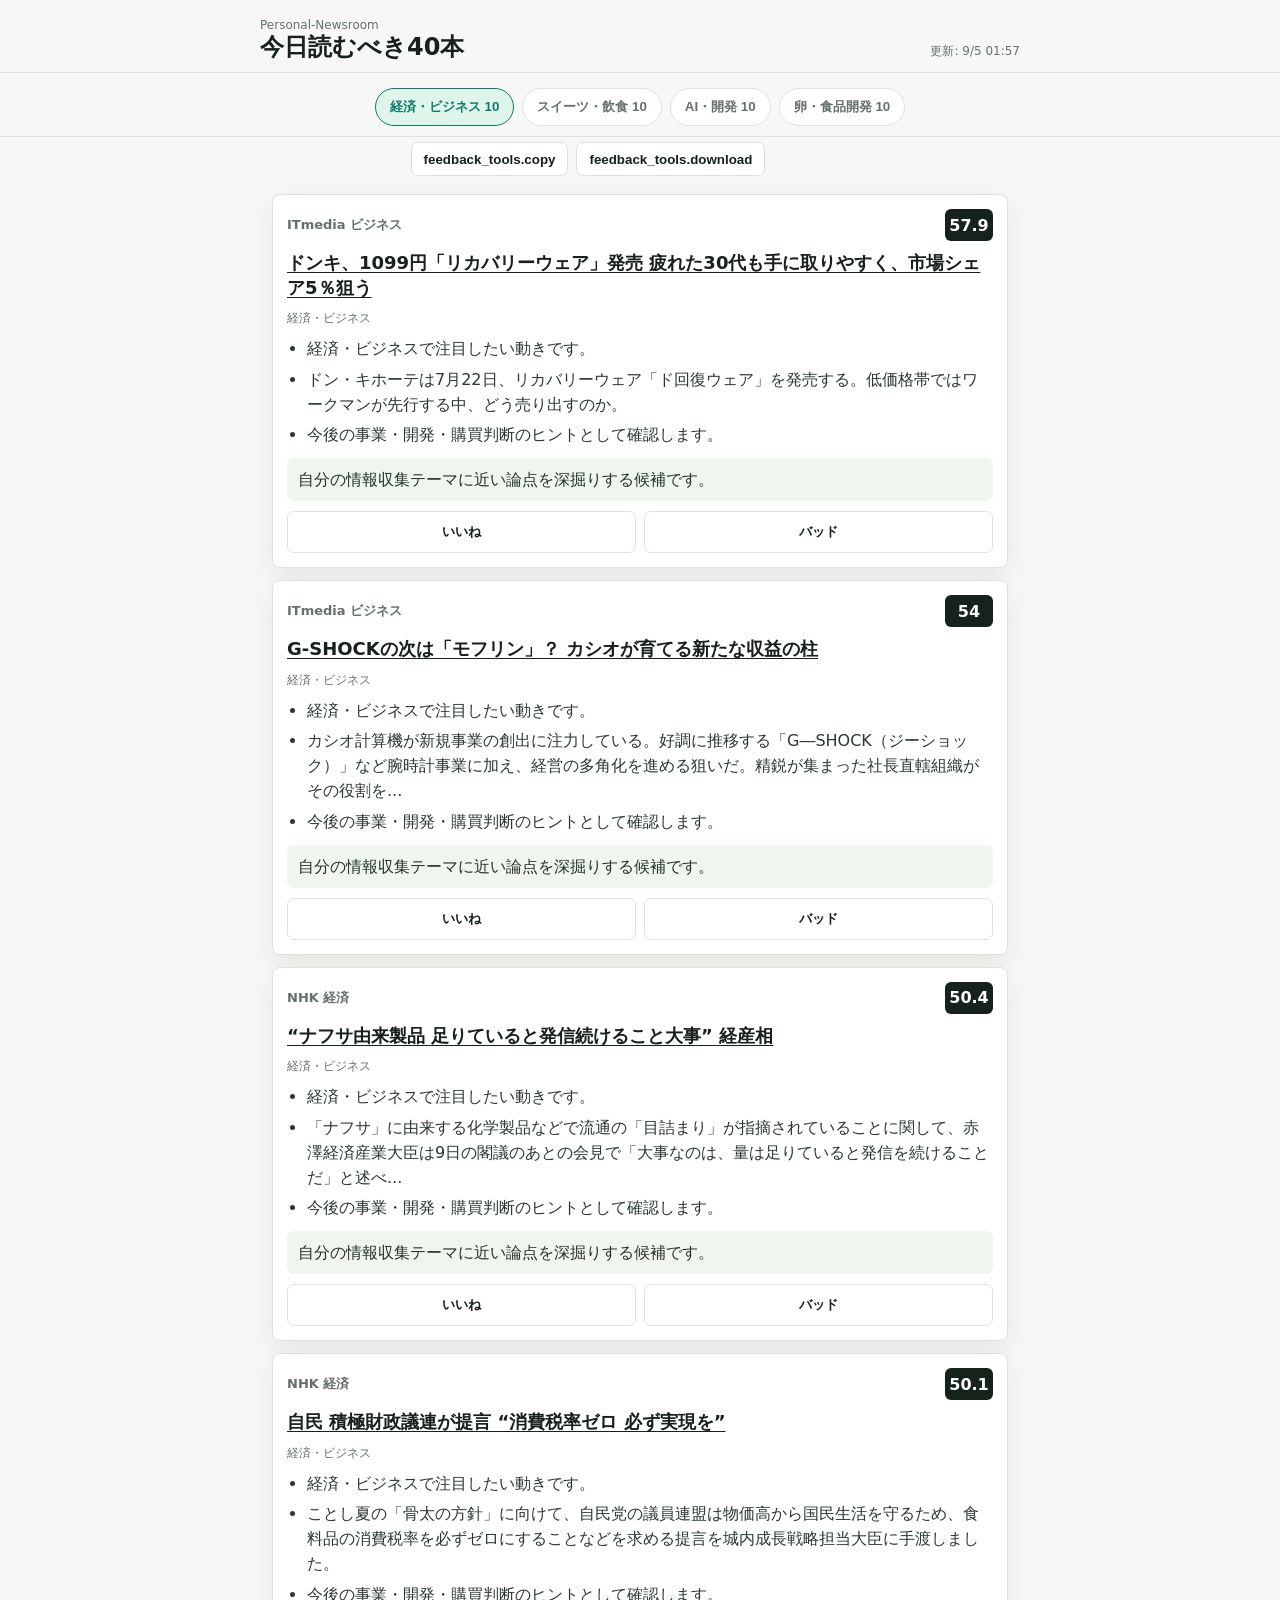
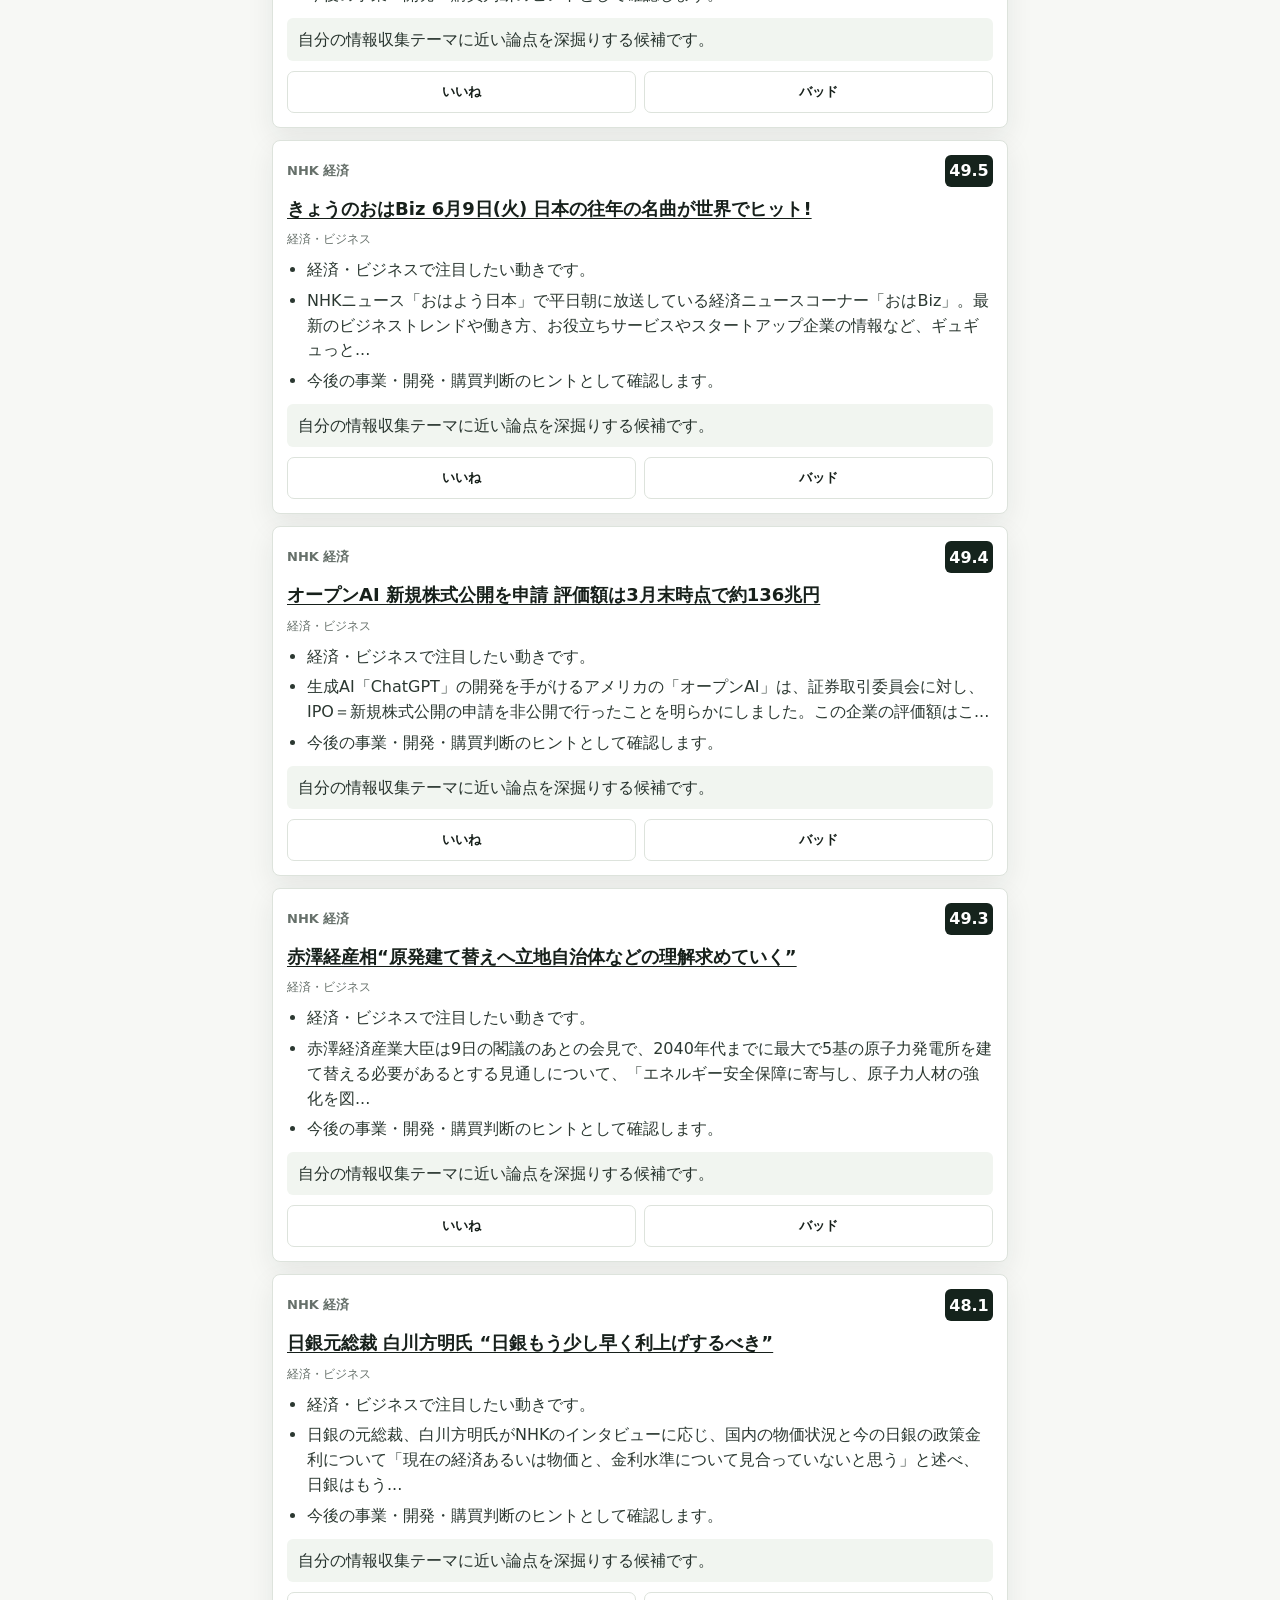
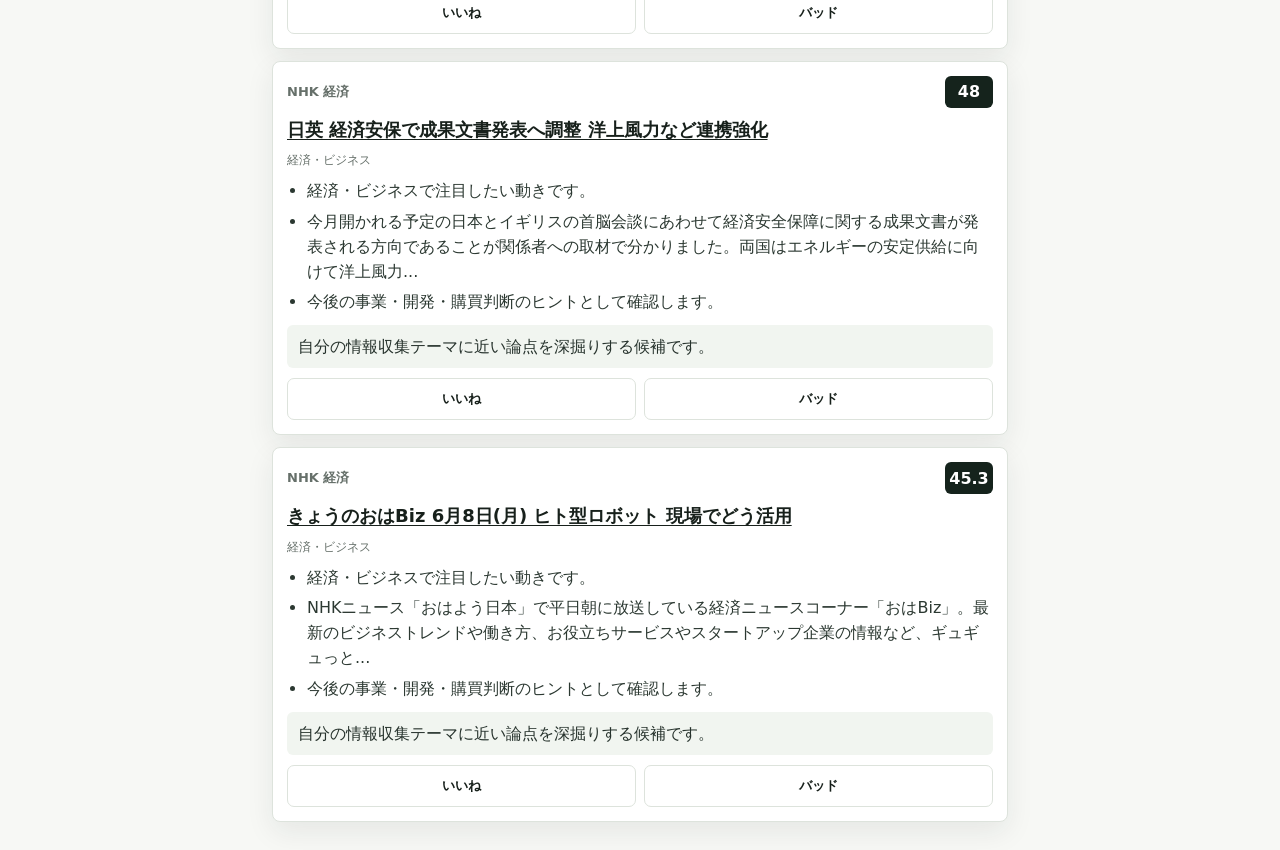
==== commit b8e915d1: "Merge origin/main into the weekly maintenance branch PR #11 (feedback history, egg translation, sour" ====
--- a/public/index.html
+++ b/public/index.html
@@ -3,22 +3,22 @@
 <head>
   <meta charset="utf-8">
   <meta name="viewport" content="width=device-width, initial-scale=1">
-  <title>Personal-Newsroom</title>
+  <title data-i18n="app.title">Personal-Newsroom</title>
   <link rel="stylesheet" href="./style.css">
 </head>
 <body>
   <header class="app-header">
     <div>
-      <p class="eyebrow">Personal-Newsroom</p>
-      <h1>今日読むべき40本</h1>
+      <p class="eyebrow" data-i18n="app.name">Personal-Newsroom</p>
+      <h1 data-i18n="header.headline">今日読むべき40本</h1>
     </div>
-    <p class="updated">更新: <time id="generatedAt"></time></p>
+    <p class="updated"><span data-i18n="header.updated_label">更新:</span> <time id="generatedAt"></time></p>
   </header>
 
-  <nav class="tabs" id="tabs" aria-label="カテゴリ"></nav>
-  <section class="feedback-tools" aria-label="フィードバック管理">
-    <button id="copyFeedback" type="button">フィードバックをコピー</button>
-    <button id="downloadFeedback" type="button">JSON保存</button>
+  <nav class="tabs" id="tabs" aria-label="カテゴリ" data-i18n-attr="aria-label:nav.categories_aria_label"></nav>
+  <section class="feedback-tools" aria-label="フィードバック管理" data-i18n-attr="aria-label:feedback_tools.aria_label">
+    <button id="copyFeedback" type="button" data-i18n="feedback_tools.copy">フィードバックをコピー</button>
+    <button id="downloadFeedback" type="button" data-i18n="feedback_tools.download">JSON保存</button>
     <span id="feedbackStatus" aria-live="polite"></span>
   </section>
   <main id="app" class="article-list"></main>
@@ -36,13 +36,14 @@
       <p class="impact"></p>
       <p class="egg-insight"></p>
       <div class="actions">
-        <button class="feedback like" type="button" data-value="like">いいね</button>
-        <button class="feedback bad" type="button" data-value="bad">バッド</button>
+        <button class="feedback like" type="button" data-value="like" data-i18n="feedback.like">いいね</button>
+        <button class="feedback bad" type="button" data-value="bad" data-i18n="feedback.bad">バッド</button>
       </div>
     </article>
   </template>
 
-  <script id="newsData" type="application/json">{"generated_at": "2026-08-25T08:42:51", "categories": {"business": "経済・ビジネス", "food": "スイーツ・飲食", "ai_dev": "AI・開発", "egg": "卵・食品開発"}, "articles": [{"id": "ad3d0615fbe5a982", "title": "ドンキ、1099円「リカバリーウェア」発売 疲れた30代も手に取りやすく、市場シェア5％狙う", "original_title": "ドンキ、1099円「リカバリーウェア」発売 疲れた30代も手に取りやすく、市場シェア5％狙う", "display_title": "ドンキ、1099円「リカバリーウェア」発売 疲れた30代も手に取りやすく、市場シェア5％狙う", "translated_title": "ドンキ、1099円「リカバリーウェア」発売 疲れた30代も手に取りやすく、市場シェア5％狙う", "translated_summary": [], "fallback_title": "", "url": "https://www.itmedia.co.jp/business/articles/2606/09/news019.html", "source": "ITmedia ビジネス", "source_type": "rss", "source_region": "jp", "category": "business", "category_label": "経済・ビジネス", "published_at": "2026-06-08T20:30:00+00:00", "raw_summary": "ドン・キホーテは7月22日、リカバリーウェア「ド回復ウェア」を発売する。低価格帯ではワークマンが先行する中、どう売り出すのか。", "summary": ["経済・ビジネスで注目したい動きです。", "ドン・キホーテは7月22日、リカバリーウェア「ド回復ウェア」を発売する。低価格帯ではワークマンが先行する中、どう売り出すのか。", "今後の事業・開発・購買判断のヒントとして確認します。"], "impact": "自分の情報収集テーマに近い論点を深掘りする候補です。", "egg_insight": "", "score": 57.9, "category_relevance": 1.0}, {"id": "714121ce2dcd7193", "title": "G-SHOCKの次は「モフリン」？ カシオが育てる新たな収益の柱", "original_title": "G-SHOCKの次は「モフリン」？ カシオが育てる新たな収益の柱", "display_title": "G-SHOCKの次は「モフリン」？ カシオが育てる新たな収益の柱", "translated_title": "G-SHOCKの次は「モフリン」？ カシオが育てる新たな収益の柱", "translated_summary": [], "fallback_title": "", "url": "https://www.itmedia.co.jp/business/articles/2606/08/news071.html", "source": "ITmedia ビジネス", "source_type": "rss", "source_region": "jp", "category": "business", "category_label": "経済・ビジネス", "published_at": "2026-06-07T22:30:00+00:00", "raw_summary": "カシオ計算機が新規事業の創出に注力している。好調に推移する「G―SHOCK（ジーショック）」など腕時計事業に加え、経営の多角化を進める狙いだ。精鋭が集まった社長直轄組織がその役割を担い、挑戦の行方が注目される。", "summary": ["経済・ビジネスで注目したい動きです。", "カシオ計算機が新規事業の創出に注力している。好調に推移する「G―SHOCK（ジーショック）」など腕時計事業に加え、経営の多角化を進める狙いだ。精鋭が集まった社長直轄組織がその役割を...", "今後の事業・開発・購買判断のヒントとして確認します。"], "impact": "自分の情報収集テーマに近い論点を深掘りする候補です。", "egg_insight": "", "score": 54.0, "category_relevance": 1.0}, {"id": "d3494b9a0a518f91", "title": "“ナフサ由来製品 足りていると発信続けること大事” 経産相", "original_title": "“ナフサ由来製品 足りていると発信続けること大事” 経産相", "display_title": "“ナフサ由来製品 足りていると発信続けること大事” 経産相", "translated_title": "“ナフサ由来製品 足りていると発信続けること大事” 経産相", "translated_summary": [], "fallback_title": "", "url": "http://www3.nhk.or.jp/news/html/20260609/k10015145171000.html", "source": "NHK 経済", "source_type": "rss", "source_region": "jp", "category": "business", "category_label": "経済・ビジネス", "published_at": "2026-06-09T07:40:34+00:00", "raw_summary": "「ナフサ」に由来する化学製品などで流通の「目詰まり」が指摘されていることに関して、赤澤経済産業大臣は9日の閣議のあとの会見で「大事なのは、量は足りていると発信を続けることだ」と述べ、関係業界と連携しながら問題の解消に取り組む考えを示しました。", "summary": ["経済・ビジネスで注目したい動きです。", "「ナフサ」に由来する化学製品などで流通の「目詰まり」が指摘されていることに関して、赤澤経済産業大臣は9日の閣議のあとの会見で「大事なのは、量は足りていると発信を続けることだ」と述べ...", "今後の事業・開発・購買判断のヒントとして確認します。"], "impact": "自分の情報収集テーマに近い論点を深掘りする候補です。", "egg_insight": "", "score": 50.4, "category_relevance": 1.0}, {"id": "f92982482073f9a3", "title": "自民 積極財政議連が提言 “消費税率ゼロ 必ず実現を”", "original_title": "自民 積極財政議連が提言 “消費税率ゼロ 必ず実現を”", "display_title": "自民 積極財政議連が提言 “消費税率ゼロ 必ず実現を”", "translated_title": "自民 積極財政議連が提言 “消費税率ゼロ 必ず実現を”", "translated_summary": [], "fallback_title": "", "url": "http://www3.nhk.or.jp/news/html/20260609/k10015145071000.html", "source": "NHK 経済", "source_type": "rss", "source_region": "jp", "category": "business", "category_label": "経済・ビジネス", "published_at": "2026-06-09T06:02:49+00:00", "raw_summary": "ことし夏の「骨太の方針」に向けて、自民党の議員連盟は物価高から国民生活を守るため、食料品の消費税率を必ずゼロにすることなどを求める提言を城内成長戦略担当大臣に手渡しました。", "summary": ["経済・ビジネスで注目したい動きです。", "ことし夏の「骨太の方針」に向けて、自民党の議員連盟は物価高から国民生活を守るため、食料品の消費税率を必ずゼロにすることなどを求める提言を城内成長戦略担当大臣に手渡しました。", "今後の事業・開発・購買判断のヒントとして確認します。"], "impact": "自分の情報収集テーマに近い論点を深掘りする候補です。", "egg_insight": "", "score": 50.1, "category_relevance": 1.0}, {"id": "632186aa87f8d316", "title": "きょうのおはBiz 6月9日(火) 日本の往年の名曲が世界でヒット!", "original_title": "きょうのおはBiz 6月9日(火) 日本の往年の名曲が世界でヒット!", "display_title": "きょうのおはBiz 6月9日(火) 日本の往年の名曲が世界でヒット!", "translated_title": "きょうのおはBiz 6月9日(火) 日本の往年の名曲が世界でヒット!", "translated_summary": [], "fallback_title": "", "url": "http://www3.nhk.or.jp/news/html/20260609/k10015144821000.html", "source": "NHK 経済", "source_type": "rss", "source_region": "jp", "category": "business", "category_label": "経済・ビジネス", "published_at": "2026-06-09T03:35:57+00:00", "raw_summary": "NHKニュース「おはよう日本」で平日朝に放送している経済ニュースコーナー「おはBiz」。最新のビジネストレンドや働き方、お役立ちサービスやスタートアップ企業の情報など、ギュギュっとコンパクトにお届けします。", "summary": ["経済・ビジネスで注目したい動きです。", "NHKニュース「おはよう日本」で平日朝に放送している経済ニュースコーナー「おはBiz」。最新のビジネストレンドや働き方、お役立ちサービスやスタートアップ企業の情報など、ギュギュっと...", "今後の事業・開発・購買判断のヒントとして確認します。"], "impact": "自分の情報収集テーマに近い論点を深掘りする候補です。", "egg_insight": "", "score": 49.5, "category_relevance": 1.0}, {"id": "1543ea8a5dc9842a", "title": "オープンAI 新規株式公開を申請 評価額は3月末時点で約136兆円", "original_title": "オープンAI 新規株式公開を申請 評価額は3月末時点で約136兆円", "display_title": "オープンAI 新規株式公開を申請 評価額は3月末時点で約136兆円", "translated_title": "オープンAI 新規株式公開を申請 評価額は3月末時点で約136兆円", "translated_summary": [], "fallback_title": "", "url": "http://www3.nhk.or.jp/news/html/20260609/k10015144701000.html", "source": "NHK 経済", "source_type": "rss", "source_region": "jp", "category": "business", "category_label": "経済・ビジネス", "published_at": "2026-06-09T02:51:45+00:00", "raw_summary": "生成AI「ChatGPT」の開発を手がけるアメリカの「オープンAI」は、証券取引委員会に対し、IPO＝新規株式公開の申請を非公開で行ったことを明らかにしました。この企業の評価額はことし3月末時点でおよそ136兆円に達したとされ、生成AIの急速な普及をけん引した注目企業の上場に市場の関心が高まっています。", "summary": ["経済・ビジネスで注目したい動きです。", "生成AI「ChatGPT」の開発を手がけるアメリカの「オープンAI」は、証券取引委員会に対し、IPO＝新規株式公開の申請を非公開で行ったことを明らかにしました。この企業の評価額はこ...", "今後の事業・開発・購買判断のヒントとして確認します。"], "impact": "自分の情報収集テーマに近い論点を深掘りする候補です。", "egg_insight": "", "score": 49.4, "category_relevance": 1.0}, {"id": "7cf4b5f5f32fc08f", "title": "赤澤経産相“原発建て替えへ立地自治体などの理解求めていく”", "original_title": "赤澤経産相“原発建て替えへ立地自治体などの理解求めていく”", "display_title": "赤澤経産相“原発建て替えへ立地自治体などの理解求めていく”", "translated_title": "赤澤経産相“原発建て替えへ立地自治体などの理解求めていく”", "translated_summary": [], "fallback_title": "", "url": "http://www3.nhk.or.jp/news/html/20260609/k10015144861000.html", "source": "NHK 経済", "source_type": "rss", "source_region": "jp", "category": "business", "category_label": "経済・ビジネス", "published_at": "2026-06-09T02:27:57+00:00", "raw_summary": "赤澤経済産業大臣は9日の閣議のあとの会見で、2040年代までに最大で5基の原子力発電所を建て替える必要があるとする見通しについて、「エネルギー安全保障に寄与し、原子力人材の強化を図るために重要だ」と述べ、国が前面に立って立地する自治体などの理解を求めていく考えを示しました。", "summary": ["経済・ビジネスで注目したい動きです。", "赤澤経済産業大臣は9日の閣議のあとの会見で、2040年代までに最大で5基の原子力発電所を建て替える必要があるとする見通しについて、「エネルギー安全保障に寄与し、原子力人材の強化を図...", "今後の事業・開発・購買判断のヒントとして確認します。"], "impact": "自分の情報収集テーマに近い論点を深掘りする候補です。", "egg_insight": "", "score": 49.3, "category_relevance": 1.0}, {"id": "e02c99f1e7d69f6a", "title": "日銀元総裁 白川方明氏 “日銀もう少し早く利上げするべき”", "original_title": "日銀元総裁 白川方明氏 “日銀もう少し早く利上げするべき”", "display_title": "日銀元総裁 白川方明氏 “日銀もう少し早く利上げするべき”", "translated_title": "日銀元総裁 白川方明氏 “日銀もう少し早く利上げするべき”", "translated_summary": [], "fallback_title": "", "url": "http://www3.nhk.or.jp/news/html/20260609/k10015144491000.html", "source": "NHK 経済", "source_type": "rss", "source_region": "jp", "category": "business", "category_label": "経済・ビジネス", "published_at": "2026-06-08T20:39:41+00:00", "raw_summary": "日銀の元総裁、白川方明氏がNHKのインタビューに応じ、国内の物価状況と今の日銀の政策金利について「現在の経済あるいは物価と、金利水準について見合っていないと思う」と述べ、日銀はもう少し早く利上げすべきだったという認識を示しました。", "summary": ["経済・ビジネスで注目したい動きです。", "日銀の元総裁、白川方明氏がNHKのインタビューに応じ、国内の物価状況と今の日銀の政策金利について「現在の経済あるいは物価と、金利水準について見合っていないと思う」と述べ、日銀はもう...", "今後の事業・開発・購買判断のヒントとして確認します。"], "impact": "自分の情報収集テーマに近い論点を深掘りする候補です。", "egg_insight": "", "score": 48.1, "category_relevance": 1.0}, {"id": "2e1d0953e70ba550", "title": "日英 経済安保で成果文書発表へ調整 洋上風力など連携強化", "original_title": "日英 経済安保で成果文書発表へ調整 洋上風力など連携強化", "display_title": "日英 経済安保で成果文書発表へ調整 洋上風力など連携強化", "translated_title": "日英 経済安保で成果文書発表へ調整 洋上風力など連携強化", "translated_summary": [], "fallback_title": "", "url": "http://www3.nhk.or.jp/news/html/20260609/k10015144611000.html", "source": "NHK 経済", "source_type": "rss", "source_region": "jp", "category": "business", "category_label": "経済・ビジネス", "published_at": "2026-06-08T20:16:03+00:00", "raw_summary": "今月開かれる予定の日本とイギリスの首脳会談にあわせて経済安全保障に関する成果文書が発表される方向であることが関係者への取材で分かりました。両国はエネルギーの安定供給に向けて洋上風力発電や次世代型の原子炉など幅広い分野での連携を確認する方針です。", "summary": ["経済・ビジネスで注目したい動きです。", "今月開かれる予定の日本とイギリスの首脳会談にあわせて経済安全保障に関する成果文書が発表される方向であることが関係者への取材で分かりました。両国はエネルギーの安定供給に向けて洋上風力...", "今後の事業・開発・購買判断のヒントとして確認します。"], "impact": "自分の情報収集テーマに近い論点を深掘りする候補です。", "egg_insight": "", "score": 48.0, "category_relevance": 1.0}, {"id": "332c495972b75f1c", "title": "きょうのおはBiz 6月8日(月) ヒト型ロボット 現場でどう活用", "original_title": "きょうのおはBiz 6月8日(月) ヒト型ロボット 現場でどう活用", "display_title": "きょうのおはBiz 6月8日(月) ヒト型ロボット 現場でどう活用", "translated_title": "きょうのおはBiz 6月8日(月) ヒト型ロボット 現場でどう活用", "translated_summary": [], "fallback_title": "", "url": "http://www3.nhk.or.jp/news/html/20260608/k10015143941000.html", "source": "NHK 経済", "source_type": "rss", "source_region": "jp", "category": "business", "category_label": "経済・ビジネス", "published_at": "2026-06-08T05:40:36+00:00", "raw_summary": "NHKニュース「おはよう日本」で平日朝に放送している経済ニュースコーナー「おはBiz」。最新のビジネストレンドや働き方、お役立ちサービスやスタートアップ企業の情報など、ギュギュっとコンパクトにお届けします。", "summary": ["経済・ビジネスで注目したい動きです。", "NHKニュース「おはよう日本」で平日朝に放送している経済ニュースコーナー「おはBiz」。最新のビジネストレンドや働き方、お役立ちサービスやスタートアップ企業の情報など、ギュギュっと...", "今後の事業・開発・購買判断のヒントとして確認します。"], "impact": "自分の情報収集テーマに近い論点を深掘りする候補です。", "egg_insight": "", "score": 45.3, "category_relevance": 1.0}, {"id": "f17835f0bc32b201", "title": "【2026年6月9日】プロント夏の期間限定メニュー特集！すいかジュース・ライチゼリーソーダ・冷製パスタなど爽やか新作5品登場", "original_title": "【2026年6月9日】プロント夏の期間限定メニュー特集！すいかジュース・ライチゼリーソーダ・冷製パスタなど爽やか新作5品登場", "display_title": "【2026年6月9日】プロント夏の期間限定メニュー特集！すいかジュース・ライチゼリーソーダ・冷製パスタなど爽やか新作5品登場", "translated_title": "【2026年6月9日】プロント夏の期間限定メニュー特集！すいかジュース・ライチゼリーソーダ・冷製パスタなど爽やか新作5品登場", "translated_summary": [], "fallback_title": "", "url": "https://entabe.jp/60455/2026-jun-pronto-summer-limited-drinks-pasta", "source": "えん食べ", "source_type": "rss", "source_region": "jp", "category": "food", "category_label": "スイーツ・飲食", "published_at": "2026-06-08T11:30:00+00:00", "raw_summary": "カフェ「プロント」が2026年6月9日より夏の期間限定メニューを開始します。定番人気のすいかジュースに加え、SNS映えするゼリーソーダや冷製パスタ2種など爽やかな全5品が9月まで楽しめます。", "summary": ["スイーツ・飲食で注目したい動きです。", "カフェ「プロント」が2026年6月9日より夏の期間限定メニューを開始します。定番人気のすいかジュースに加え、SNS映えするゼリーソーダや冷製パスタ2種など爽やかな全5品が9月まで楽...", "今後の事業・開発・購買判断のヒントとして確認します。"], "impact": "自分の情報収集テーマに近い論点を深掘りする候補です。", "egg_insight": "", "score": 81.0, "category_relevance": 1.0}, {"id": "076701f792c4c03b", "title": "【不二家】赤城乳業の期間限定アイスキャンディーがグミになって登場！ 「ガツン - PR TIMES", "original_title": "【不二家】赤城乳業の期間限定アイスキャンディーがグミになって登場！ 「ガツン - PR TIMES", "display_title": "【不二家】赤城乳業の期間限定アイスキャンディーがグミになって登場！ 「ガツン - PR TIMES", "translated_title": "【不二家】赤城乳業の期間限定アイスキャンディーがグミになって登場！ 「ガツン - PR TIMES", "translated_summary": [], "fallback_title": "", "url": "https://www.google.com/url?rct=j&sa=t&url=https://prtimes.jp/main/html/rd/p/000000435.000097396.html&ct=ga&cd=CAIyGjI0MzJiMzA1ZDYxOWJiOTc6Y29tOmphOlVT&usg=AOvVaw3C9T5YvIOIOJkVYr6E2iO2", "source": "Google Alert: スイーツ 新商品", "source_type": "google_alert", "source_region": "jp", "category": "food", "category_label": "スイーツ・飲食", "published_at": "2026-06-09T08:25:10.229506+00:00", "raw_summary": "新商品 新発売グミお菓子食感コラボアイス期間限定グレープフルーツ. 関連 ... ミルキーの優しい甘さを楽しむ新作 スイーツ が登場. 2026年4月26日 22時00分.", "summary": ["スイーツ・飲食で注目したい動きです。", "新商品 新発売グミお菓子食感コラボアイス期間限定グレープフルーツ. 関連 ... ミルキーの優しい甘さを楽しむ新作 スイーツ が登場. 2026年4月26日 22時00分.", "今後の事業・開発・購買判断のヒントとして確認します。"], "impact": "自分の情報収集テーマに近い論点を深掘りする候補です。", "egg_insight": "", "score": 75.4, "category_relevance": 1.0}, {"id": "47f68a1efa8fab89", "title": "マクドナルド、北中米各国をイメージした「VIVA！ワールドマック」を発売。W杯を盛り上げる限定グッズも抽選で当たる", "original_title": "マクドナルド、北中米各国をイメージした「VIVA！ワールドマック」を発売。W杯を盛り上げる限定グッズも抽選で当たる", "display_title": "マクドナルド、北中米各国をイメージした「VIVA！ワールドマック」を発売。W杯を盛り上げる限定グッズも抽選で当たる", "translated_title": "マクドナルド、北中米各国をイメージした「VIVA！ワールドマック」を発売。W杯を盛り上げる限定グッズも抽選で当たる", "translated_summary": [], "fallback_title": "", "url": "https://gourmet.watch.impress.co.jp/docs/news/2115665.html", "source": "グルメ Watch", "source_type": "rss", "source_region": "jp", "category": "food", "category_label": "スイーツ・飲食", "published_at": "2026-06-09T08:25:09.511174+00:00", "raw_summary": "日本マクドナルドは、「VIVA！ワールドマック」として「ザク切りポテト＆肉厚ビーフ コク旨ガーリックペッパー」「メキシカンタコスチーズチキン」「アボカドマヨチーズシュリンプ」など8商品を6月17日に期間限定で販売を開始する。", "summary": ["スイーツ・飲食で注目したい動きです。", "日本マクドナルドは、「VIVA！ワールドマック」として「ザク切りポテト＆肉厚ビーフ コク旨ガーリックペッパー」「メキシカンタコスチーズチキン」「アボカドマヨチーズシュリンプ」など8...", "今後の事業・開発・購買判断のヒントとして確認します。"], "impact": "自分の情報収集テーマに近い論点を深掘りする候補です。", "egg_insight": "", "score": 65.9, "category_relevance": 1.0}, {"id": "5d070321b0b76c50", "title": "ピザーラ「北海道産スイートコーン＆テリマヨ」「北海道のよくばりクォーター」発売", "original_title": "ピザーラ「北海道産スイートコーン＆テリマヨ」「北海道のよくばりクォーター」発売", "display_title": "ピザーラ「北海道産スイートコーン＆テリマヨ」「北海道のよくばりクォーター」発売", "translated_title": "ピザーラ「北海道産スイートコーン＆テリマヨ」「北海道のよくばりクォーター」発売", "translated_summary": [], "fallback_title": "", "url": "https://gourmet.watch.impress.co.jp/docs/news/2115229.html", "source": "グルメ Watch", "source_type": "rss", "source_region": "jp", "category": "food", "category_label": "スイーツ・飲食", "published_at": "2026-06-09T08:25:09.511174+00:00", "raw_summary": "宅配ピザ「PIZZA-LA（ピザーラ）」（フォーシーズ）は、「北海道産スイートコーン＆テリマヨ」と「北海道のよくばりクォーター」を6月10日～11月3日に期間限定で販売する。北海道産スイートコーンの甘みを主役にした、夏にぴったりの2品。", "summary": ["スイーツ・飲食で注目したい動きです。", "宅配ピザ「PIZZA-LA（ピザーラ）」（フォーシーズ）は、「北海道産スイートコーン＆テリマヨ」と「北海道のよくばりクォーター」を6月10日～11月3日に期間限定で販売する。北海道...", "今後の事業・開発・購買判断のヒントとして確認します。"], "impact": "自分の情報収集テーマに近い論点を深掘りする候補です。", "egg_insight": "", "score": 65.9, "category_relevance": 1.0}, {"id": "2d38e8afe1d36250", "title": "カフェ・ド・クリエ、「コジコジ」と初コラボした夏の福袋「サマーバッグ」を限定発売", "original_title": "カフェ・ド・クリエ、「コジコジ」と初コラボした夏の福袋「サマーバッグ」を限定発売", "display_title": "カフェ・ド・クリエ、「コジコジ」と初コラボした夏の福袋「サマーバッグ」を限定発売", "translated_title": "カフェ・ド・クリエ、「コジコジ」と初コラボした夏の福袋「サマーバッグ」を限定発売", "translated_summary": [], "fallback_title": "", "url": "https://gourmet.watch.impress.co.jp/docs/news/fukubukuro/2115541.html", "source": "グルメ Watch", "source_type": "rss", "source_region": "jp", "category": "food", "category_label": "スイーツ・飲食", "published_at": "2026-06-09T08:25:09.511174+00:00", "raw_summary": "カフェ・ド・クリエ（C-United）は、さくらももこ氏原作の「コジコジ」と初コラボした「コジコジ×カフェ・ド・クリエ サマーバッグ」を数量限定で発売する。", "summary": ["スイーツ・飲食で注目したい動きです。", "カフェ・ド・クリエ（C-United）は、さくらももこ氏原作の「コジコジ」と初コラボした「コジコジ×カフェ・ド・クリエ サマーバッグ」を数量限定で発売する。", "今後の事業・開発・購買判断のヒントとして確認します。"], "impact": "自分の情報収集テーマに近い論点を深掘りする候補です。", "egg_insight": "", "score": 65.9, "category_relevance": 1.0}, {"id": "48312e02e9cb76d4", "title": "ピザーラ“旨辛”なチョリソー×セラーノペッパーがあと引く「夏のHOTナポリタン」限定発売", "original_title": "ピザーラ“旨辛”なチョリソー×セラーノペッパーがあと引く「夏のHOTナポリタン」限定発売", "display_title": "ピザーラ“旨辛”なチョリソー×セラーノペッパーがあと引く「夏のHOTナポリタン」限定発売", "translated_title": "ピザーラ“旨辛”なチョリソー×セラーノペッパーがあと引く「夏のHOTナポリタン」限定発売", "translated_summary": [], "fallback_title": "", "url": "https://gourmet.watch.impress.co.jp/docs/news/2115004.html", "source": "グルメ Watch", "source_type": "rss", "source_region": "jp", "category": "food", "category_label": "スイーツ・飲食", "published_at": "2026-06-09T08:25:09.513179+00:00", "raw_summary": "宅配ピザ「PIZZA-LA（ピザーラ）」（フォーシーズ）は、期間限定パスタ「夏のHOTナポリタン」を6月10日に発売する。価格は1280円。", "summary": ["スイーツ・飲食で注目したい動きです。", "宅配ピザ「PIZZA-LA（ピザーラ）」（フォーシーズ）は、期間限定パスタ「夏のHOTナポリタン」を6月10日に発売する。価格は1280円。", "今後の事業・開発・購買判断のヒントとして確認します。"], "impact": "自分の情報収集テーマに近い論点を深掘りする候補です。", "egg_insight": "", "score": 65.9, "category_relevance": 1.0}, {"id": "6577d82ae15c83c8", "title": "【今週のローソンさん】ローソン限定「贅沢搾りプレミアム」第3弾！初夏にぴったりな「宮崎県産日向夏」が数量限定で登場", "original_title": "【今週のローソンさん】ローソン限定「贅沢搾りプレミアム」第3弾！初夏にぴったりな「宮崎県産日向夏」が数量限定で登場", "display_title": "【今週のローソンさん】ローソン限定「贅沢搾りプレミアム」第3弾！初夏にぴったりな「宮崎県産日向夏」が数量限定で登場", "translated_title": "【今週のローソンさん】ローソン限定「贅沢搾りプレミアム」第3弾！初夏にぴったりな「宮崎県産日向夏」が数量限定で登場", "translated_summary": [], "fallback_title": "", "url": "https://gourmet.watch.impress.co.jp/docs/news/2115465.html", "source": "グルメ Watch", "source_type": "rss", "source_region": "jp", "category": "food", "category_label": "スイーツ・飲食", "published_at": "2026-06-09T08:25:09.513179+00:00", "raw_summary": "ローソンが6月9日から販売する新商品から、アサヒビールの缶チューハイ「贅沢搾りプレミアム」シリーズの第3弾として登場する「宮崎県産日向夏（ひゅうがなつ）」を紹介します。", "summary": ["スイーツ・飲食で注目したい動きです。", "ローソンが6月9日から販売する新商品から、アサヒビールの缶チューハイ「贅沢搾りプレミアム」シリーズの第3弾として登場する「宮崎県産日向夏（ひゅうがなつ）」を紹介します。", "今後の事業・開発・購買判断のヒントとして確認します。"], "impact": "自分の情報収集テーマに近い論点を深掘りする候補です。", "egg_insight": "", "score": 65.9, "category_relevance": 1.0}, {"id": "0452af56b1ec9041", "title": "ピザーラ「極上のステーキ＆シュリンプクォーター」発売。ジューシーなステーキ/大ぶりの海老/人気ロングセラー", "original_title": "ピザーラ「極上のステーキ＆シュリンプクォーター」発売。ジューシーなステーキ/大ぶりの海老/人気ロングセラー", "display_title": "ピザーラ「極上のステーキ＆シュリンプクォーター」発売。ジューシーなステーキ/大ぶりの海老/人気ロングセラー", "translated_title": "ピザーラ「極上のステーキ＆シュリンプクォーター」発売。ジューシーなステーキ/大ぶりの海老/人気ロングセラー", "translated_summary": [], "fallback_title": "", "url": "https://gourmet.watch.impress.co.jp/docs/news/2114980.html", "source": "グルメ Watch", "source_type": "rss", "source_region": "jp", "category": "food", "category_label": "スイーツ・飲食", "published_at": "2026-06-09T08:25:09.513179+00:00", "raw_summary": "宅配ピザ「PIZZA-LA（ピザーラ）」（フォーシーズ）は、贅沢シリーズの期間限定商品「極上のステーキ＆シュリンプクォーター」を、6月10日に発売する。", "summary": ["スイーツ・飲食で注目したい動きです。", "宅配ピザ「PIZZA-LA（ピザーラ）」（フォーシーズ）は、贅沢シリーズの期間限定商品「極上のステーキ＆シュリンプクォーター」を、6月10日に発売する。", "今後の事業・開発・購買判断のヒントとして確認します。"], "impact": "自分の情報収集テーマに近い論点を深掘りする候補です。", "egg_insight": "", "score": 65.9, "category_relevance": 1.0}, {"id": "9d16ce1bce6258aa", "title": "フレッシュネスバーガー、旬の国産ブルーベリー×クリームチーズの「作りたてスコーンサンド」限定発売", "original_title": "フレッシュネスバーガー、旬の国産ブルーベリー×クリームチーズの「作りたてスコーンサンド」限定発売", "display_title": "フレッシュネスバーガー、旬の国産ブルーベリー×クリームチーズの「作りたてスコーンサンド」限定発売", "translated_title": "フレッシュネスバーガー、旬の国産ブルーベリー×クリームチーズの「作りたてスコーンサンド」限定発売", "translated_summary": [], "fallback_title": "", "url": "https://gourmet.watch.impress.co.jp/docs/news/2114617.html", "source": "グルメ Watch", "source_type": "rss", "source_region": "jp", "category": "food", "category_label": "スイーツ・飲食", "published_at": "2026-06-09T08:25:09.513179+00:00", "raw_summary": "フレッシュネスバーガー（フレッシュネス）は、店内で仕上げる「作りたてスコーンサンド 藍苺（国産ブルーベリー）＆クリームチーズ」を、6月10日～7月7日の期間限定で販売する。価格は450円。", "summary": ["スイーツ・飲食で注目したい動きです。", "フレッシュネスバーガー（フレッシュネス）は、店内で仕上げる「作りたてスコーンサンド 藍苺（国産ブルーベリー）＆クリームチーズ」を、6月10日～7月7日の期間限定で販売する。価格は4...", "今後の事業・開発・購買判断のヒントとして確認します。"], "impact": "自分の情報収集テーマに近い論点を深掘りする候補です。", "egg_insight": "", "score": 65.9, "category_relevance": 1.0}, {"id": "0a4a5b5da12e5e69", "title": "アサヒ飲料「カルピスソーダ 涼みレモン」発売。“ひんやり感”広がる味わい", "original_title": "アサヒ飲料「カルピスソーダ 涼みレモン」発売。“ひんやり感”広がる味わい", "display_title": "アサヒ飲料「カルピスソーダ 涼みレモン」発売。“ひんやり感”広がる味わい", "translated_title": "アサヒ飲料「カルピスソーダ 涼みレモン」発売。“ひんやり感”広がる味わい", "translated_summary": [], "fallback_title": "", "url": "https://gourmet.watch.impress.co.jp/docs/news/2114588.html", "source": "グルメ Watch", "source_type": "rss", "source_region": "jp", "category": "food", "category_label": "スイーツ・飲食", "published_at": "2026-06-09T08:25:09.513179+00:00", "raw_summary": "アサヒ飲料は「カルピスソーダ 涼みレモン」を期間限定で6月16日に発売する（8月まで販売予定）。500mLペットボトルで、価格は216円前後。", "summary": ["スイーツ・飲食で注目したい動きです。", "アサヒ飲料は「カルピスソーダ 涼みレモン」を期間限定で6月16日に発売する（8月まで販売予定）。500mLペットボトルで、価格は216円前後。", "今後の事業・開発・購買判断のヒントとして確認します。"], "impact": "自分の情報収集テーマに近い論点を深掘りする候補です。", "egg_insight": "", "score": 65.9, "category_relevance": 1.0}, {"id": "1e7335c27d4c4f2a", "title": "Introducing the OpenAI Economic Research Exchange", "original_title": "Introducing the OpenAI Economic Research Exchange", "display_title": "Introducing the OpenAI Economic Research Exchange", "translated_title": "", "translated_summary": [], "fallback_title": "要確認: Introducing the OpenAI Economic Research Exchange", "url": "https://openai.com/index/economic-research-exchange", "source": "OpenAI Blog", "source_type": "rss", "source_region": "jp", "category": "ai_dev", "category_label": "AI・開発", "published_at": "2026-06-08T00:00:00+00:00", "raw_summary": "OpenAI launches the Economic Research Exchange to study AI’s impact on jobs, productivity, and the economy. Applications are now open for selected research projects.", "summary": ["原題は「Introducing the OpenAI Economic Research Exchange」。Claude翻訳結果が不十分だったため個別確認対象です。", "本文の手がかり: OpenAI launches the Economic Research Exchange to study AI’s impact on jobs, productivity,...", "正式な日本語要約は記事本文を確認して差し替える必要があります。"], "impact": "「Introducing the OpenAI Economic Resear」はAI開発ワークフローや製品判断への影響確認が必要です。", "egg_insight": "", "score": 68.2, "category_relevance": 1.0}, {"id": "7dcde8da3f49cd95", "title": "Warp’s big bet on building open source with GPT-5.5", "original_title": "Warp’s big bet on building open source with GPT-5.5", "display_title": "Warp’s big bet on building open source with GPT-5.5", "translated_title": "", "translated_summary": [], "fallback_title": "要確認: Warp’s big bet on building open source with GPT-5.5", "url": "https://openai.com/index/warp", "source": "OpenAI Blog", "source_type": "rss", "source_region": "jp", "category": "ai_dev", "category_label": "AI・開発", "published_at": "2026-05-27T00:00:00+00:00", "raw_summary": "Warp uses GPT-5.5 and OpenAI models to coordinate coding agents across local, cloud, and open-source development workflows.", "summary": ["原題は「Warp’s big bet on building open source with GPT-5.5」。Claude翻訳結果が不十分だったため個別確認対象です。", "本文の手がかり: Warp uses GPT-5.5 and OpenAI models to coordinate coding agents across local, cloud, and o...", "正式な日本語要約は記事本文を確認して差し替える必要があります。"], "impact": "「Warp’s big bet on building open source」はAI開発ワークフローや製品判断への影響確認が必要です。", "egg_insight": "", "score": 67.3, "category_relevance": 1.0}, {"id": "3ef2afea4c549705", "title": "Microsoft's open source tools were hacked to steal passwords of AI developers", "original_title": "Microsoft's open source tools were hacked to steal passwords of AI developers", "display_title": "Microsoft's open source tools were hacked to steal passwords of AI developers", "translated_title": "", "translated_summary": [], "fallback_title": "要確認: Microsoft's open source tools were hacked to steal passwords of AI developers", "url": "https://techcrunch.com/2026/06/08/microsofts-open-source-tools-were-hacked-to-steal-passwords-of-ai-developers/", "source": "Hacker News", "source_type": "rss", "source_region": "jp", "category": "ai_dev", "category_label": "AI・開発", "published_at": "2026-06-09T07:33:16+00:00", "raw_summary": "Article URL: https://techcrunch.com/2026/06/08/microsofts-open-source-tools-were-hacked-to-steal-passwords-of-ai-developers/ Comments URL: https://news.ycombinator.com/item?id=48457830 Points: 19 # Comments: 2", "summary": ["原題は「Microsoft's open source tools were hacked to steal passwords of AI developers」。Claude翻訳結果が不十分だったため個別確認対象です。", "本文の手がかり: Article URL: https://techcrunch.com/2026/06/08/microsofts-open-source-tools-were-hacked-to...", "正式な日本語要約は記事本文を確認して差し替える必要があります。"], "impact": "「Microsoft's open source tools were hac」はAI開発ワークフローや製品判断への影響確認が必要です。", "egg_insight": "", "score": 64.4, "category_relevance": 1.0}, {"id": "3bcfcad49c59ffdb", "title": "Apple bets cheaper AI will woo small developers", "original_title": "Apple bets cheaper AI will woo small developers", "display_title": "Apple bets cheaper AI will woo small developers", "translated_title": "", "translated_summary": [], "fallback_title": "要確認: Apple bets cheaper AI will woo small developers", "url": "https://techcrunch.com/2026/06/08/apple-bets-cheaper-ai-will-woo-small-developers/", "source": "Hacker News", "source_type": "rss", "source_region": "jp", "category": "ai_dev", "category_label": "AI・開発", "published_at": "2026-06-08T21:02:00+00:00", "raw_summary": "Article URL: https://techcrunch.com/2026/06/08/apple-bets-cheaper-ai-will-woo-small-developers/ Comments URL: https://news.ycombinator.com/item?id=48452000 Points: 56 # Comments: 22", "summary": ["原題は「Apple bets cheaper AI will woo small developers」。Claude翻訳結果が不十分だったため個別確認対象です。", "本文の手がかり: Article URL: https://techcrunch.com/2026/06/08/apple-bets-cheaper-ai-will-woo-small-develo...", "正式な日本語要約は記事本文を確認して差し替える必要があります。"], "impact": "「Apple bets cheaper AI will woo small d」はAI開発ワークフローや製品判断への影響確認が必要です。", "egg_insight": "", "score": 62.1, "category_relevance": 1.0}, {"id": "8425b1eb9b08506e", "title": "Apple reveals new AI architecture built around Google Gemini models", "original_title": "Apple reveals new AI architecture built around Google Gemini models", "display_title": "Apple reveals new AI architecture built around Google Gemini models", "translated_title": "", "translated_summary": [], "fallback_title": "要確認: Apple reveals new AI architecture built around Google Gemini models", "url": "https://www.macrumors.com/2026/06/08/apple-reveals-new-ai-architecture/", "source": "Hacker News", "source_type": "rss", "source_region": "jp", "category": "ai_dev", "category_label": "AI・開発", "published_at": "2026-06-08T19:14:47+00:00", "raw_summary": "Article URL: https://www.macrumors.com/2026/06/08/apple-reveals-new-ai-architecture/ Comments URL: https://news.ycombinator.com/item?id=48450142 Points: 559 # Comments: 433", "summary": ["原題は「Apple reveals new AI architecture built around Google Gemini models」。Claude翻訳結果が不十分だったため個別確認対象です。", "本文の手がかり: Article URL: https://www.macrumors.com/2026/06/08/apple-reveals-new-ai-architecture/ Comme...", "正式な日本語要約は記事本文を確認して差し替える必要があります。"], "impact": "「Apple reveals new AI architecture buil」はAI開発ワークフローや製品判断への影響確認が必要です。", "egg_insight": "", "score": 61.8, "category_relevance": 1.0}, {"id": "0fb18b220f9b491f", "title": "Apple Core AI Framework", "original_title": "Apple Core AI Framework", "display_title": "Apple Core AI Framework", "translated_title": "", "translated_summary": [], "fallback_title": "要確認: Apple Core AI Framework", "url": "https://developer.apple.com/documentation/coreai/", "source": "Hacker News", "source_type": "rss", "source_region": "jp", "category": "ai_dev", "category_label": "AI・開発", "published_at": "2026-06-08T18:47:38+00:00", "raw_summary": "Article URL: https://developer.apple.com/documentation/coreai/ Comments URL: https://news.ycombinator.com/item?id=48449665 Points: 280 # Comments: 71", "summary": ["原題は「Apple Core AI Framework」。Claude翻訳結果が不十分だったため個別確認対象です。", "本文の手がかり: Article URL: https://developer.apple.com/documentation/coreai/ Comments URL: https://news....", "正式な日本語要約は記事本文を確認して差し替える必要があります。"], "impact": "「Apple Core AI Framework」はAI開発ワークフローや製品判断への影響確認が必要です。", "egg_insight": "", "score": 61.7, "category_relevance": 1.0}, {"id": "ea420c12b5c01b79", "title": "How Endava is redesigning software delivery around AI agents", "original_title": "How Endava is redesigning software delivery around AI agents", "display_title": "How Endava is redesigning software delivery around AI agents", "translated_title": "", "translated_summary": [], "fallback_title": "要確認: How Endava is redesigning software delivery around AI agents", "url": "https://openai.com/index/endava-frontiers", "source": "OpenAI Blog", "source_type": "rss", "source_region": "jp", "category": "ai_dev", "category_label": "AI・開発", "published_at": "2026-06-04T12:00:00+00:00", "raw_summary": "Learn how Endava is using AI agents, ChatGPT Enterprise, and Codex to accelerate software delivery, automate workflows, and build an AI-native culture across the enterprise.", "summary": ["原題は「How Endava is redesigning software delivery around AI agents」。Claude翻訳結果が不十分だったため個別確認対象です。", "本文の手がかり: Learn how Endava is using AI agents, ChatGPT Enterprise, and Codex to accelerate software ...", "正式な日本語要約は記事本文を確認して差し替える必要があります。"], "impact": "「How Endava is redesigning software del」はAI開発ワークフローや製品判断への影響確認が必要です。", "egg_insight": "", "score": 59.0, "category_relevance": 1.0}, {"id": "5b9a7b532f011adb", "title": "Confidential submission of draft S-1 to the SEC", "original_title": "Confidential submission of draft S-1 to the SEC", "display_title": "Confidential submission of draft S-1 to the SEC", "translated_title": "", "translated_summary": [], "fallback_title": "要確認: Confidential submission of draft S-1 to the SEC", "url": "https://openai.com/index/openai-submits-confidential-s-1", "source": "OpenAI Blog", "source_type": "rss", "source_region": "jp", "category": "ai_dev", "category_label": "AI・開発", "published_at": "2026-06-08T14:00:00+00:00", "raw_summary": "OpenAI confirms a confidential S-1 submission to the SEC and has not yet determined timing for further action.", "summary": ["原題は「Confidential submission of draft S-1 to the SEC」。Claude翻訳結果が不十分だったため個別確認対象です。", "本文の手がかり: OpenAI confirms a confidential S-1 submission to the SEC and has not yet determined timing...", "正式な日本語要約は記事本文を確認して差し替える必要があります。"], "impact": "「Confidential submission of draft S-1 t」はAI開発ワークフローや製品判断への影響確認が必要です。", "egg_insight": "", "score": 56.7, "category_relevance": 1.0}, {"id": "0bc07efef5e8f5ae", "title": "Codex is becoming a productivity tool for everyone", "original_title": "Codex is becoming a productivity tool for everyone", "display_title": "Codex is becoming a productivity tool for everyone", "translated_title": "", "translated_summary": [], "fallback_title": "要確認: Codex is becoming a productivity tool for everyone", "url": "https://openai.com/index/codex-for-knowledge-work", "source": "OpenAI Blog", "source_type": "rss", "source_region": "jp", "category": "ai_dev", "category_label": "AI・開発", "published_at": "2026-06-02T02:00:00+00:00", "raw_summary": "The Next Era of Knowledge Work report explores how Codex is transforming productivity through AI-powered research, data analysis, workflow automation, and content creation.", "summary": ["原題は「Codex is becoming a productivity tool for everyone」。Claude翻訳結果が不十分だったため個別確認対象です。", "本文の手がかり: The Next Era of Knowledge Work report explores how Codex is transforming productivity thro...", "正式な日本語要約は記事本文を確認して差し替える必要があります。"], "impact": "「Codex is becoming a productivity tool 」はAI開発ワークフローや製品判断への影響確認が必要です。", "egg_insight": "", "score": 56.1, "category_relevance": 1.0}, {"id": "471d5bf71381181e", "title": "OpenAI frontier models and Codex are now available on AWS", "original_title": "OpenAI frontier models and Codex are now available on AWS", "display_title": "OpenAI frontier models and Codex are now available on AWS", "translated_title": "", "translated_summary": [], "fallback_title": "要確認: OpenAI frontier models and Codex are now available on AWS", "url": "https://openai.com/index/openai-frontier-models-and-codex-are-now-available-on-aws", "source": "OpenAI Blog", "source_type": "rss", "source_region": "jp", "category": "ai_dev", "category_label": "AI・開発", "published_at": "2026-06-01T10:00:00+00:00", "raw_summary": "OpenAI frontier models and Codex are now generally available on AWS, giving enterprises a new path to build with OpenAI through the AWS environments, controls, and procurement workflows they already use. Customers can get started with OpenAI on AWS and move faster from evaluation to production.", "summary": ["原題は「OpenAI frontier models and Codex are now available on AWS」。Claude翻訳結果が不十分だったため個別確認対象です。", "本文の手がかり: OpenAI frontier models and Codex are now generally available on AWS, giving enterprises a ...", "正式な日本語要約は記事本文を確認して差し替える必要があります。"], "impact": "「OpenAI frontier models and Codex are n」はAI開発ワークフローや製品判断への影響確認が必要です。", "egg_insight": "", "score": 55.5, "category_relevance": 1.0}, {"id": "5c8730362f00fc03", "title": "卵・食品開発 サンプル記事 1: 卵加工品、ゆで卵、温泉卵の商品開発と技術トレンド", "original_title": "卵・食品開発 サンプル記事 1: 卵加工品、ゆで卵、温泉卵の商品開発と技術トレンド", "display_title": "卵・食品開発 サンプル記事 1: 卵加工品、ゆで卵、温泉卵の商品開発と技術トレンド", "translated_title": "卵・食品開発 サンプル記事 1: 卵加工品、ゆで卵、温泉卵の商品開発と技術トレンド", "translated_summary": [], "fallback_title": "", "url": "https://example.com/personal-newsroom/egg/1", "source": "Fallback Sample", "source_type": "fallback", "source_region": "jp", "category": "egg", "category_label": "卵・食品開発", "published_at": "2026-06-09T08:25:18.988179+00:00", "raw_summary": "卵加工品、ゆで卵、温泉卵の商品開発と技術トレンド", "summary": ["卵・食品開発で注目したい動きです。", "卵加工品、ゆで卵、温泉卵の商品開発と技術トレンド", "今後の事業・開発・購買判断のヒントとして確認します。"], "impact": "自分の情報収集テーマに近い論点を深掘りする候補です。", "egg_insight": "加工技術、商品企画、売場展開のどこに応用できるかを見る価値があります。", "score": 56.3, "category_relevance": 1.0}, {"id": "b65d64a8e7fd1de0", "title": "【紀ノ国屋】わらび餅や豆観かんてん、あんみつなど「和涼味(わりょうみ)スイーツ」をラインアップ", "original_title": "【紀ノ国屋】わらび餅や豆観かんてん、あんみつなど「和涼味(わりょうみ)スイーツ」をラインアップ", "display_title": "【紀ノ国屋】わらび餅や豆観かんてん、あんみつなど「和涼味(わりょうみ)スイーツ」をラインアップ", "translated_title": "【紀ノ国屋】わらび餅や豆観かんてん、あんみつなど「和涼味(わりょうみ)スイーツ」をラインアップ", "translated_summary": [], "fallback_title": "", "url": "https://www.ssnp.co.jp/distribution/688148/", "source": "食品産業新聞社", "source_type": "rss", "source_region": "jp", "category": "egg", "category_label": "卵・食品開発", "published_at": "2026-06-09T03:49:41+00:00", "raw_summary": "紀ノ国屋は、初夏におすすめの「和涼味(わりょうみ)スイーツ」各種を発売している。今年は新作として「わらび餅」「黒糖わらび餅」「豆かんてん」の3品をラインアップし、素材本来の香り･食感･余韻を丁寧に引き出した和スイーツを揃...", "summary": ["卵・食品開発で注目したい動きです。", "紀ノ国屋は、初夏におすすめの「和涼味(わりょうみ)スイーツ」各種を発売している。今年は新作として「わらび餅」「黒糖わらび餅」「豆かんてん」の3品をラインアップし、素材本来の香り･食...", "今後の事業・開発・購買判断のヒントとして確認します。"], "impact": "自分の情報収集テーマに近い論点を深掘りする候補です。", "egg_insight": "加工技術、商品企画、売場展開のどこに応用できるかを見る価値があります。", "score": 33.9, "category_relevance": 0.6599999999999999}, {"id": "076701f792c4c03b", "title": "【不二家】赤城乳業の期間限定アイスキャンディーがグミになって登場！ 「ガツン - PR TIMES", "original_title": "【不二家】赤城乳業の期間限定アイスキャンディーがグミになって登場！ 「ガツン - PR TIMES", "display_title": "【不二家】赤城乳業の期間限定アイスキャンディーがグミになって登場！ 「ガツン - PR TIMES", "translated_title": "【不二家】赤城乳業の期間限定アイスキャンディーがグミになって登場！ 「ガツン - PR TIMES", "translated_summary": [], "fallback_title": "", "url": "https://www.google.com/url?rct=j&sa=t&url=https://prtimes.jp/main/html/rd/p/000000435.000097396.html&ct=ga&cd=CAIyGjI0MzJiMzA1ZDYxOWJiOTc6Y29tOmphOlVT&usg=AOvVaw3C9T5YvIOIOJkVYr6E2iO2", "source": "Google Alert: 卵 加工品", "source_type": "google_alert", "source_region": "jp", "category": "egg", "category_label": "卵・食品開発", "published_at": "2026-06-09T08:25:18.985548+00:00", "raw_summary": "新商品 新発売グミお菓子食感コラボアイス期間限定グレープフルーツ. 関連 ... ミルキーの優しい甘さを楽しむ新作 スイーツ が登場. 2026年4月26日 22時00分.", "summary": ["卵・食品開発で注目したい動きです。", "新商品 新発売グミお菓子食感コラボアイス期間限定グレープフルーツ. 関連 ... ミルキーの優しい甘さを楽しむ新作 スイーツ が登場. 2026年4月26日 22時00分.", "今後の事業・開発・購買判断のヒントとして確認します。"], "impact": "自分の情報収集テーマに近い論点を深掘りする候補です。", "egg_insight": "加工技術、商品企画、売場展開のどこに応用できるかを見る価値があります。", "score": 28.4, "category_relevance": 0.7}, {"id": "51abf54aec2939e8", "title": "【セブン‐イレブン】静岡茶を使用したおむすびやパン、スイーツの全7品をラインアップ!【静岡限定】", "original_title": "【セブン‐イレブン】静岡茶を使用したおむすびやパン、スイーツの全7品をラインアップ!【静岡限定】", "display_title": "【セブン‐イレブン】静岡茶を使用したおむすびやパン、スイーツの全7品をラインアップ!【静岡限定】", "translated_title": "【セブン‐イレブン】静岡茶を使用したおむすびやパン、スイーツの全7品をラインアップ!【静岡限定】", "translated_summary": [], "fallback_title": "", "url": "https://www.ssnp.co.jp/distribution/687963/", "source": "食品産業新聞社", "source_type": "rss", "source_region": "jp", "category": "egg", "category_label": "卵・食品開発", "published_at": "2026-06-08T03:42:41+00:00", "raw_summary": "セブン‐イレブンは、静岡県産一番茶100%の静岡茶を使用した「静岡茶フェア」を静岡県内のセブン‐イレブン店舗で6月9日から開催する。「静岡茶」を使用し共同開発したおむすびやパン、スイーツの全7品をラインアップする。 【セ...", "summary": ["卵・食品開発で注目したい動きです。", "セブン‐イレブンは、静岡県産一番茶100%の静岡茶を使用した「静岡茶フェア」を静岡県内のセブン‐イレブン店舗で6月9日から開催する。「静岡茶」を使用し共同開発したおむすびやパン、ス...", "今後の事業・開発・購買判断のヒントとして確認します。"], "impact": "自分の情報収集テーマに近い論点を深掘りする候補です。", "egg_insight": "加工技術、商品企画、売場展開のどこに応用できるかを見る価値があります。", "score": 28.2, "category_relevance": 0.6599999999999999}, {"id": "49ef15729d6a85cf", "title": "キリンビバレッジ、10月から清涼飲料の一部商品を5～18％値上げ 「午後の紅茶」500mlPETは200円から220円に", "original_title": "キリンビバレッジ、10月から清涼飲料の一部商品を5～18％値上げ 「午後の紅茶」500mlPETは200円から220円に", "display_title": "キリンビバレッジ、10月から清涼飲料の一部商品を5～18％値上げ 「午後の紅茶」500mlPETは200円から220円に", "translated_title": "キリンビバレッジ、10月から清涼飲料の一部商品を5～18％値上げ 「午後の紅茶」500mlPETは200円から220円に", "translated_summary": [], "fallback_title": "", "url": "https://www.ssnp.co.jp/beverage/688102/", "source": "食品産業新聞社", "source_type": "rss", "source_region": "jp", "category": "egg", "category_label": "卵・食品開発", "published_at": "2026-06-08T08:48:43+00:00", "raw_summary": "キリンビバレッジは、10月1日納品分から、ペットボトル、缶、ボトル缶、パウチ入りの一部商品を価格改定する。メーカー希望小売価格（税別）を5～18％引き上げる。対象は166品、そのうちPET商品が約7割を占める。 代表的な...", "summary": ["卵・食品開発で注目したい動きです。", "キリンビバレッジは、10月1日納品分から、ペットボトル、缶、ボトル缶、パウチ入りの一部商品を価格改定する。メーカー希望小売価格（税別）を5～18％引き上げる。対象は166品、そのう...", "今後の事業・開発・購買判断のヒントとして確認します。"], "impact": "自分の情報収集テーマに近い論点を深掘りする候補です。", "egg_insight": "加工技術、商品企画、売場展開のどこに応用できるかを見る価値があります。", "score": 24.2, "category_relevance": 0.58}, {"id": "0bf2300a7e3b51bc", "title": "信州ハム・軽井沢工房が長野駅ビルのMIDORI 長野店をリニューアル、長野県産豚肉を使ったハムソーで「長野駅で味わう軽井沢の食文化」を発信", "original_title": "信州ハム・軽井沢工房が長野駅ビルのMIDORI 長野店をリニューアル、長野県産豚肉を使ったハムソーで「長野駅で味わう軽井沢の食文化」を発信", "display_title": "信州ハム・軽井沢工房が長野駅ビルのMIDORI 長野店をリニューアル、長野県産豚肉を使ったハムソーで「長野駅で味わう軽井沢の食文化」を発信", "translated_title": "信州ハム・軽井沢工房が長野駅ビルのMIDORI 長野店をリニューアル、長野県産豚肉を使ったハムソーで「長野駅で味わう軽井沢の食文化」を発信", "translated_summary": [], "fallback_title": "", "url": "https://www.ssnp.co.jp/meat/688111/", "source": "食品産業新聞社", "source_type": "rss", "source_region": "jp", "category": "egg", "category_label": "卵・食品開発", "published_at": "2026-06-08T08:57:13+00:00", "raw_summary": "信州ハムグループの軽井沢工房はこのほど、長野県長野市のＪＲ長野駅に隣接する商業施設内の販売店舗「ＭＩＤＯＲＩ長野店」をリニューアルした。 同店は、「長野駅で味わう軽井沢の食文化」をコンセプトに、2015 年に開店した。今...", "summary": ["卵・食品開発で注目したい動きです。", "信州ハムグループの軽井沢工房はこのほど、長野県長野市のＪＲ長野駅に隣接する商業施設内の販売店舗「ＭＩＤＯＲＩ長野店」をリニューアルした。 同店は、「長野駅で味わう軽井沢の食文化」を...", "今後の事業・開発・購買判断のヒントとして確認します。"], "impact": "自分の情報収集テーマに近い論点を深掘りする候補です。", "egg_insight": "加工技術、商品企画、売場展開のどこに応用できるかを見る価値があります。", "score": 21.9, "category_relevance": 0.48}, {"id": "7a98114b91e28f81", "title": "【ロッテ】クーリッシュから初の梨フレーバー登場!定番のバニラ&ベルギーチョコレートは夏季限定品質に", "original_title": "【ロッテ】クーリッシュから初の梨フレーバー登場!定番のバニラ&ベルギーチョコレートは夏季限定品質に", "display_title": "【ロッテ】クーリッシュから初の梨フレーバー登場!定番のバニラ&ベルギーチョコレートは夏季限定品質に", "translated_title": "【ロッテ】クーリッシュから初の梨フレーバー登場!定番のバニラ&ベルギーチョコレートは夏季限定品質に", "translated_summary": [], "fallback_title": "", "url": "https://www.ssnp.co.jp/milk/687905/", "source": "食品産業新聞社", "source_type": "rss", "source_region": "jp", "category": "egg", "category_label": "卵・食品開発", "published_at": "2026-06-08T01:53:53+00:00", "raw_summary": "ロッテは6月22日、“飲むアイス”の「クーリッシュ」ブランドから、『クーリッシュ 梨』を発売する。「クーリッシュ」史上初となる梨フレーバーだという。 ◆クーリッシュ 梨 発売日:2026年6月22日発売地区:全国内容量:...", "summary": ["卵・食品開発で注目したい動きです。", "ロッテは6月22日、“飲むアイス”の「クーリッシュ」ブランドから、『クーリッシュ 梨』を発売する。「クーリッシュ」史上初となる梨フレーバーだという。 ◆クーリッシュ 梨 発売日:2...", "今後の事業・開発・購買判断のヒントとして確認します。"], "impact": "自分の情報収集テーマに近い論点を深掘りする候補です。", "egg_insight": "加工技術、商品企画、売場展開のどこに応用できるかを見る価値があります。", "score": 21.3, "category_relevance": 0.48}, {"id": "fb886cd7ba7d8368", "title": "ギンビス、「たべっ子どうぶつ」「しみチョココーン」から夏限定の４商品を発売", "original_title": "ギンビス、「たべっ子どうぶつ」「しみチョココーン」から夏限定の４商品を発売", "display_title": "ギンビス、「たべっ子どうぶつ」「しみチョココーン」から夏限定の４商品を発売", "translated_title": "ギンビス、「たべっ子どうぶつ」「しみチョココーン」から夏限定の４商品を発売", "translated_summary": [], "fallback_title": "", "url": "https://www.ssnp.co.jp/snack/688095/", "source": "食品産業新聞社", "source_type": "rss", "source_region": "jp", "category": "egg", "category_label": "卵・食品開発", "published_at": "2026-06-08T08:06:29+00:00", "raw_summary": "株式会社ギンビスは、「たべっ子どうぶつ」と「しみチョココーン」ブランドから、夏向けの期間限定商品4アイテムを2026年6月15日(月)より順次発売する。塩分補給や持ち運びやすさ、小分け仕様など、夏のニーズに対応した商品を...", "summary": ["卵・食品開発で注目したい動きです。", "株式会社ギンビスは、「たべっ子どうぶつ」と「しみチョココーン」ブランドから、夏向けの期間限定商品4アイテムを2026年6月15日(月)より順次発売する。塩分補給や持ち運びやすさ、小...", "今後の事業・開発・購買判断のヒントとして確認します。"], "impact": "自分の情報収集テーマに近い論点を深掘りする候補です。", "egg_insight": "加工技術、商品企画、売場展開のどこに応用できるかを見る価値があります。", "score": 20.0, "category_relevance": 0.48}, {"id": "cd02cd0194d7e34a", "title": "【セブン‐イレブン】レジ横の揚げ物に「あじフライ(フィレ)」が新登場!", "original_title": "【セブン‐イレブン】レジ横の揚げ物に「あじフライ(フィレ)」が新登場!", "display_title": "【セブン‐イレブン】レジ横の揚げ物に「あじフライ(フィレ)」が新登場!", "translated_title": "【セブン‐イレブン】レジ横の揚げ物に「あじフライ(フィレ)」が新登場!", "translated_summary": [], "fallback_title": "", "url": "https://www.ssnp.co.jp/distribution/688068/", "source": "食品産業新聞社", "source_type": "rss", "source_region": "jp", "category": "egg", "category_label": "卵・食品開発", "published_at": "2026-06-08T06:55:03+00:00", "raw_summary": "セブン‐イレブンは、レジ横の揚げ物惣菜の新商品「あじフライ(フィレ)」を、6月9日から全国の店舗で順次発売する。 【あじフライ(フィレ)の画像はこちら】 ◆あじフライ(フィレ) 価格:167円(税込180.36円)発売日...", "summary": ["卵・食品開発で注目したい動きです。", "セブン‐イレブンは、レジ横の揚げ物惣菜の新商品「あじフライ(フィレ)」を、6月9日から全国の店舗で順次発売する。 【あじフライ(フィレ)の画像はこちら】 ◆あじフライ(フィレ) 価...", "今後の事業・開発・購買判断のヒントとして確認します。"], "impact": "自分の情報収集テーマに近い論点を深掘りする候補です。", "egg_insight": "加工技術、商品企画、売場展開のどこに応用できるかを見る価値があります。", "score": 19.9, "category_relevance": 0.48}, {"id": "35c36a4de8a28b67", "title": "【あのひんやり夏 スイーツ 第2弾】セブン‐イレブン×明治×世界的ブランド、アレルギー28品目不 ...", "original_title": "【あのひんやり夏 スイーツ 第2弾】セブン‐イレブン×明治×世界的ブランド、アレルギー28品目不 ...", "display_title": "【あのひんやり夏 スイーツ 第2弾】セブン‐イレブン×明治×世界的ブランド、アレルギー28品目不 ...", "translated_title": "【あのひんやり夏 スイーツ 第2弾】セブン‐イレブン×明治×世界的ブランド、アレルギー28品目不 ...", "translated_summary": [], "fallback_title": "", "url": "https://www.google.com/url?rct=j&sa=t&url=https://prtimes.jp/main/html/rd/p/000000009.000163250.html&ct=ga&cd=CAIyGjI0MzJiMzA1ZDYxOWJiOTc6Y29tOmphOlVT&usg=AOvVaw0MbO_kT_bV1_mstFXVZTMk", "source": "Google Alert: 卵 加工品", "source_type": "google_alert", "source_region": "jp", "category": "egg", "category_label": "卵・食品開発", "published_at": "2026-06-09T08:25:18.985548+00:00", "raw_summary": "特徴. 1年前のコラボ商品がご好評をいただいたため、今回は第2弾として待望の 新商品 を発売。 新作&nbsp;...", "summary": ["卵・食品開発で注目したい動きです。", "特徴. 1年前のコラボ商品がご好評をいただいたため、今回は第2弾として待望の 新商品 を発売。 新作&nbsp;...", "今後の事業・開発・購買判断のヒントとして確認します。"], "impact": "自分の情報収集テーマに近い論点を深掘りする候補です。", "egg_insight": "加工技術、商品企画、売場展開のどこに応用できるかを見る価値があります。", "score": 18.5, "category_relevance": 0.48}]}</script>
+  <script id="newsData" type="application/json">{"generated_at": "2026-09-05T01:57:44", "categories": {"business": "経済・ビジネス", "food": "スイーツ・飲食", "ai_dev": "AI・開発", "egg": "卵・食品開発"}, "articles": [{"id": "ad3d0615fbe5a982", "title": "ドンキ、1099円「リカバリーウェア」発売 疲れた30代も手に取りやすく、市場シェア5％狙う", "original_title": "ドンキ、1099円「リカバリーウェア」発売 疲れた30代も手に取りやすく、市場シェア5％狙う", "display_title": "ドンキ、1099円「リカバリーウェア」発売 疲れた30代も手に取りやすく、市場シェア5％狙う", "translated_title": "ドンキ、1099円「リカバリーウェア」発売 疲れた30代も手に取りやすく、市場シェア5％狙う", "translated_summary": [], "fallback_title": "", "url": "https://www.itmedia.co.jp/business/articles/2606/09/news019.html", "source": "ITmedia ビジネス", "source_type": "rss", "source_region": "jp", "category": "business", "category_label": "経済・ビジネス", "published_at": "2026-06-08T20:30:00+00:00", "raw_summary": "ドン・キホーテは7月22日、リカバリーウェア「ド回復ウェア」を発売する。低価格帯ではワークマンが先行する中、どう売り出すのか。", "summary": ["経済・ビジネスで注目したい動きです。", "ドン・キホーテは7月22日、リカバリーウェア「ド回復ウェア」を発売する。低価格帯ではワークマンが先行する中、どう売り出すのか。", "今後の事業・開発・購買判断のヒントとして確認します。"], "impact": "自分の情報収集テーマに近い論点を深掘りする候補です。", "egg_insight": "", "score": 57.9, "category_relevance": 1.0}, {"id": "714121ce2dcd7193", "title": "G-SHOCKの次は「モフリン」？ カシオが育てる新たな収益の柱", "original_title": "G-SHOCKの次は「モフリン」？ カシオが育てる新たな収益の柱", "display_title": "G-SHOCKの次は「モフリン」？ カシオが育てる新たな収益の柱", "translated_title": "G-SHOCKの次は「モフリン」？ カシオが育てる新たな収益の柱", "translated_summary": [], "fallback_title": "", "url": "https://www.itmedia.co.jp/business/articles/2606/08/news071.html", "source": "ITmedia ビジネス", "source_type": "rss", "source_region": "jp", "category": "business", "category_label": "経済・ビジネス", "published_at": "2026-06-07T22:30:00+00:00", "raw_summary": "カシオ計算機が新規事業の創出に注力している。好調に推移する「G―SHOCK（ジーショック）」など腕時計事業に加え、経営の多角化を進める狙いだ。精鋭が集まった社長直轄組織がその役割を担い、挑戦の行方が注目される。", "summary": ["経済・ビジネスで注目したい動きです。", "カシオ計算機が新規事業の創出に注力している。好調に推移する「G―SHOCK（ジーショック）」など腕時計事業に加え、経営の多角化を進める狙いだ。精鋭が集まった社長直轄組織がその役割を...", "今後の事業・開発・購買判断のヒントとして確認します。"], "impact": "自分の情報収集テーマに近い論点を深掘りする候補です。", "egg_insight": "", "score": 54.0, "category_relevance": 1.0}, {"id": "d3494b9a0a518f91", "title": "“ナフサ由来製品 足りていると発信続けること大事” 経産相", "original_title": "“ナフサ由来製品 足りていると発信続けること大事” 経産相", "display_title": "“ナフサ由来製品 足りていると発信続けること大事” 経産相", "translated_title": "“ナフサ由来製品 足りていると発信続けること大事” 経産相", "translated_summary": [], "fallback_title": "", "url": "http://www3.nhk.or.jp/news/html/20260609/k10015145171000.html", "source": "NHK 経済", "source_type": "rss", "source_region": "jp", "category": "business", "category_label": "経済・ビジネス", "published_at": "2026-06-09T07:40:34+00:00", "raw_summary": "「ナフサ」に由来する化学製品などで流通の「目詰まり」が指摘されていることに関して、赤澤経済産業大臣は9日の閣議のあとの会見で「大事なのは、量は足りていると発信を続けることだ」と述べ、関係業界と連携しながら問題の解消に取り組む考えを示しました。", "summary": ["経済・ビジネスで注目したい動きです。", "「ナフサ」に由来する化学製品などで流通の「目詰まり」が指摘されていることに関して、赤澤経済産業大臣は9日の閣議のあとの会見で「大事なのは、量は足りていると発信を続けることだ」と述べ...", "今後の事業・開発・購買判断のヒントとして確認します。"], "impact": "自分の情報収集テーマに近い論点を深掘りする候補です。", "egg_insight": "", "score": 50.4, "category_relevance": 1.0}, {"id": "f92982482073f9a3", "title": "自民 積極財政議連が提言 “消費税率ゼロ 必ず実現を”", "original_title": "自民 積極財政議連が提言 “消費税率ゼロ 必ず実現を”", "display_title": "自民 積極財政議連が提言 “消費税率ゼロ 必ず実現を”", "translated_title": "自民 積極財政議連が提言 “消費税率ゼロ 必ず実現を”", "translated_summary": [], "fallback_title": "", "url": "http://www3.nhk.or.jp/news/html/20260609/k10015145071000.html", "source": "NHK 経済", "source_type": "rss", "source_region": "jp", "category": "business", "category_label": "経済・ビジネス", "published_at": "2026-06-09T06:02:49+00:00", "raw_summary": "ことし夏の「骨太の方針」に向けて、自民党の議員連盟は物価高から国民生活を守るため、食料品の消費税率を必ずゼロにすることなどを求める提言を城内成長戦略担当大臣に手渡しました。", "summary": ["経済・ビジネスで注目したい動きです。", "ことし夏の「骨太の方針」に向けて、自民党の議員連盟は物価高から国民生活を守るため、食料品の消費税率を必ずゼロにすることなどを求める提言を城内成長戦略担当大臣に手渡しました。", "今後の事業・開発・購買判断のヒントとして確認します。"], "impact": "自分の情報収集テーマに近い論点を深掘りする候補です。", "egg_insight": "", "score": 50.1, "category_relevance": 1.0}, {"id": "632186aa87f8d316", "title": "きょうのおはBiz 6月9日(火) 日本の往年の名曲が世界でヒット!", "original_title": "きょうのおはBiz 6月9日(火) 日本の往年の名曲が世界でヒット!", "display_title": "きょうのおはBiz 6月9日(火) 日本の往年の名曲が世界でヒット!", "translated_title": "きょうのおはBiz 6月9日(火) 日本の往年の名曲が世界でヒット!", "translated_summary": [], "fallback_title": "", "url": "http://www3.nhk.or.jp/news/html/20260609/k10015144821000.html", "source": "NHK 経済", "source_type": "rss", "source_region": "jp", "category": "business", "category_label": "経済・ビジネス", "published_at": "2026-06-09T03:35:57+00:00", "raw_summary": "NHKニュース「おはよう日本」で平日朝に放送している経済ニュースコーナー「おはBiz」。最新のビジネストレンドや働き方、お役立ちサービスやスタートアップ企業の情報など、ギュギュっとコンパクトにお届けします。", "summary": ["経済・ビジネスで注目したい動きです。", "NHKニュース「おはよう日本」で平日朝に放送している経済ニュースコーナー「おはBiz」。最新のビジネストレンドや働き方、お役立ちサービスやスタートアップ企業の情報など、ギュギュっと...", "今後の事業・開発・購買判断のヒントとして確認します。"], "impact": "自分の情報収集テーマに近い論点を深掘りする候補です。", "egg_insight": "", "score": 49.5, "category_relevance": 1.0}, {"id": "1543ea8a5dc9842a", "title": "オープンAI 新規株式公開を申請 評価額は3月末時点で約136兆円", "original_title": "オープンAI 新規株式公開を申請 評価額は3月末時点で約136兆円", "display_title": "オープンAI 新規株式公開を申請 評価額は3月末時点で約136兆円", "translated_title": "オープンAI 新規株式公開を申請 評価額は3月末時点で約136兆円", "translated_summary": [], "fallback_title": "", "url": "http://www3.nhk.or.jp/news/html/20260609/k10015144701000.html", "source": "NHK 経済", "source_type": "rss", "source_region": "jp", "category": "business", "category_label": "経済・ビジネス", "published_at": "2026-06-09T02:51:45+00:00", "raw_summary": "生成AI「ChatGPT」の開発を手がけるアメリカの「オープンAI」は、証券取引委員会に対し、IPO＝新規株式公開の申請を非公開で行ったことを明らかにしました。この企業の評価額はことし3月末時点でおよそ136兆円に達したとされ、生成AIの急速な普及をけん引した注目企業の上場に市場の関心が高まっています。", "summary": ["経済・ビジネスで注目したい動きです。", "生成AI「ChatGPT」の開発を手がけるアメリカの「オープンAI」は、証券取引委員会に対し、IPO＝新規株式公開の申請を非公開で行ったことを明らかにしました。この企業の評価額はこ...", "今後の事業・開発・購買判断のヒントとして確認します。"], "impact": "自分の情報収集テーマに近い論点を深掘りする候補です。", "egg_insight": "", "score": 49.4, "category_relevance": 1.0}, {"id": "7cf4b5f5f32fc08f", "title": "赤澤経産相“原発建て替えへ立地自治体などの理解求めていく”", "original_title": "赤澤経産相“原発建て替えへ立地自治体などの理解求めていく”", "display_title": "赤澤経産相“原発建て替えへ立地自治体などの理解求めていく”", "translated_title": "赤澤経産相“原発建て替えへ立地自治体などの理解求めていく”", "translated_summary": [], "fallback_title": "", "url": "http://www3.nhk.or.jp/news/html/20260609/k10015144861000.html", "source": "NHK 経済", "source_type": "rss", "source_region": "jp", "category": "business", "category_label": "経済・ビジネス", "published_at": "2026-06-09T02:27:57+00:00", "raw_summary": "赤澤経済産業大臣は9日の閣議のあとの会見で、2040年代までに最大で5基の原子力発電所を建て替える必要があるとする見通しについて、「エネルギー安全保障に寄与し、原子力人材の強化を図るために重要だ」と述べ、国が前面に立って立地する自治体などの理解を求めていく考えを示しました。", "summary": ["経済・ビジネスで注目したい動きです。", "赤澤経済産業大臣は9日の閣議のあとの会見で、2040年代までに最大で5基の原子力発電所を建て替える必要があるとする見通しについて、「エネルギー安全保障に寄与し、原子力人材の強化を図...", "今後の事業・開発・購買判断のヒントとして確認します。"], "impact": "自分の情報収集テーマに近い論点を深掘りする候補です。", "egg_insight": "", "score": 49.3, "category_relevance": 1.0}, {"id": "e02c99f1e7d69f6a", "title": "日銀元総裁 白川方明氏 “日銀もう少し早く利上げするべき”", "original_title": "日銀元総裁 白川方明氏 “日銀もう少し早く利上げするべき”", "display_title": "日銀元総裁 白川方明氏 “日銀もう少し早く利上げするべき”", "translated_title": "日銀元総裁 白川方明氏 “日銀もう少し早く利上げするべき”", "translated_summary": [], "fallback_title": "", "url": "http://www3.nhk.or.jp/news/html/20260609/k10015144491000.html", "source": "NHK 経済", "source_type": "rss", "source_region": "jp", "category": "business", "category_label": "経済・ビジネス", "published_at": "2026-06-08T20:39:41+00:00", "raw_summary": "日銀の元総裁、白川方明氏がNHKのインタビューに応じ、国内の物価状況と今の日銀の政策金利について「現在の経済あるいは物価と、金利水準について見合っていないと思う」と述べ、日銀はもう少し早く利上げすべきだったという認識を示しました。", "summary": ["経済・ビジネスで注目したい動きです。", "日銀の元総裁、白川方明氏がNHKのインタビューに応じ、国内の物価状況と今の日銀の政策金利について「現在の経済あるいは物価と、金利水準について見合っていないと思う」と述べ、日銀はもう...", "今後の事業・開発・購買判断のヒントとして確認します。"], "impact": "自分の情報収集テーマに近い論点を深掘りする候補です。", "egg_insight": "", "score": 48.1, "category_relevance": 1.0}, {"id": "2e1d0953e70ba550", "title": "日英 経済安保で成果文書発表へ調整 洋上風力など連携強化", "original_title": "日英 経済安保で成果文書発表へ調整 洋上風力など連携強化", "display_title": "日英 経済安保で成果文書発表へ調整 洋上風力など連携強化", "translated_title": "日英 経済安保で成果文書発表へ調整 洋上風力など連携強化", "translated_summary": [], "fallback_title": "", "url": "http://www3.nhk.or.jp/news/html/20260609/k10015144611000.html", "source": "NHK 経済", "source_type": "rss", "source_region": "jp", "category": "business", "category_label": "経済・ビジネス", "published_at": "2026-06-08T20:16:03+00:00", "raw_summary": "今月開かれる予定の日本とイギリスの首脳会談にあわせて経済安全保障に関する成果文書が発表される方向であることが関係者への取材で分かりました。両国はエネルギーの安定供給に向けて洋上風力発電や次世代型の原子炉など幅広い分野での連携を確認する方針です。", "summary": ["経済・ビジネスで注目したい動きです。", "今月開かれる予定の日本とイギリスの首脳会談にあわせて経済安全保障に関する成果文書が発表される方向であることが関係者への取材で分かりました。両国はエネルギーの安定供給に向けて洋上風力...", "今後の事業・開発・購買判断のヒントとして確認します。"], "impact": "自分の情報収集テーマに近い論点を深掘りする候補です。", "egg_insight": "", "score": 48.0, "category_relevance": 1.0}, {"id": "332c495972b75f1c", "title": "きょうのおはBiz 6月8日(月) ヒト型ロボット 現場でどう活用", "original_title": "きょうのおはBiz 6月8日(月) ヒト型ロボット 現場でどう活用", "display_title": "きょうのおはBiz 6月8日(月) ヒト型ロボット 現場でどう活用", "translated_title": "きょうのおはBiz 6月8日(月) ヒト型ロボット 現場でどう活用", "translated_summary": [], "fallback_title": "", "url": "http://www3.nhk.or.jp/news/html/20260608/k10015143941000.html", "source": "NHK 経済", "source_type": "rss", "source_region": "jp", "category": "business", "category_label": "経済・ビジネス", "published_at": "2026-06-08T05:40:36+00:00", "raw_summary": "NHKニュース「おはよう日本」で平日朝に放送している経済ニュースコーナー「おはBiz」。最新のビジネストレンドや働き方、お役立ちサービスやスタートアップ企業の情報など、ギュギュっとコンパクトにお届けします。", "summary": ["経済・ビジネスで注目したい動きです。", "NHKニュース「おはよう日本」で平日朝に放送している経済ニュースコーナー「おはBiz」。最新のビジネストレンドや働き方、お役立ちサービスやスタートアップ企業の情報など、ギュギュっと...", "今後の事業・開発・購買判断のヒントとして確認します。"], "impact": "自分の情報収集テーマに近い論点を深掘りする候補です。", "egg_insight": "", "score": 45.3, "category_relevance": 1.0}, {"id": "f17835f0bc32b201", "title": "【2026年6月9日】プロント夏の期間限定メニュー特集！すいかジュース・ライチゼリーソーダ・冷製パスタなど爽やか新作5品登場", "original_title": "【2026年6月9日】プロント夏の期間限定メニュー特集！すいかジュース・ライチゼリーソーダ・冷製パスタなど爽やか新作5品登場", "display_title": "【2026年6月9日】プロント夏の期間限定メニュー特集！すいかジュース・ライチゼリーソーダ・冷製パスタなど爽やか新作5品登場", "translated_title": "【2026年6月9日】プロント夏の期間限定メニュー特集！すいかジュース・ライチゼリーソーダ・冷製パスタなど爽やか新作5品登場", "translated_summary": [], "fallback_title": "", "url": "https://entabe.jp/60455/2026-jun-pronto-summer-limited-drinks-pasta", "source": "えん食べ", "source_type": "rss", "source_region": "jp", "category": "food", "category_label": "スイーツ・飲食", "published_at": "2026-06-08T11:30:00+00:00", "raw_summary": "カフェ「プロント」が2026年6月9日より夏の期間限定メニューを開始します。定番人気のすいかジュースに加え、SNS映えするゼリーソーダや冷製パスタ2種など爽やかな全5品が9月まで楽しめます。", "summary": ["スイーツ・飲食で注目したい動きです。", "カフェ「プロント」が2026年6月9日より夏の期間限定メニューを開始します。定番人気のすいかジュースに加え、SNS映えするゼリーソーダや冷製パスタ2種など爽やかな全5品が9月まで楽...", "今後の事業・開発・購買判断のヒントとして確認します。"], "impact": "自分の情報収集テーマに近い論点を深掘りする候補です。", "egg_insight": "", "score": 81.0, "category_relevance": 1.0}, {"id": "076701f792c4c03b", "title": "【不二家】赤城乳業の期間限定アイスキャンディーがグミになって登場！ 「ガツン - PR TIMES", "original_title": "【不二家】赤城乳業の期間限定アイスキャンディーがグミになって登場！ 「ガツン - PR TIMES", "display_title": "【不二家】赤城乳業の期間限定アイスキャンディーがグミになって登場！ 「ガツン - PR TIMES", "translated_title": "【不二家】赤城乳業の期間限定アイスキャンディーがグミになって登場！ 「ガツン - PR TIMES", "translated_summary": [], "fallback_title": "", "url": "https://www.google.com/url?rct=j&sa=t&url=https://prtimes.jp/main/html/rd/p/000000435.000097396.html&ct=ga&cd=CAIyGjI0MzJiMzA1ZDYxOWJiOTc6Y29tOmphOlVT&usg=AOvVaw3C9T5YvIOIOJkVYr6E2iO2", "source": "Google Alert: スイーツ 新商品", "source_type": "google_alert", "source_region": "jp", "category": "food", "category_label": "スイーツ・飲食", "published_at": "2026-06-09T08:25:10.229506+00:00", "raw_summary": "新商品 新発売グミお菓子食感コラボアイス期間限定グレープフルーツ. 関連 ... ミルキーの優しい甘さを楽しむ新作 スイーツ が登場. 2026年4月26日 22時00分.", "summary": ["スイーツ・飲食で注目したい動きです。", "新商品 新発売グミお菓子食感コラボアイス期間限定グレープフルーツ. 関連 ... ミルキーの優しい甘さを楽しむ新作 スイーツ が登場. 2026年4月26日 22時00分.", "今後の事業・開発・購買判断のヒントとして確認します。"], "impact": "自分の情報収集テーマに近い論点を深掘りする候補です。", "egg_insight": "", "score": 75.4, "category_relevance": 1.0}, {"id": "47f68a1efa8fab89", "title": "マクドナルド、北中米各国をイメージした「VIVA！ワールドマック」を発売。W杯を盛り上げる限定グッズも抽選で当たる", "original_title": "マクドナルド、北中米各国をイメージした「VIVA！ワールドマック」を発売。W杯を盛り上げる限定グッズも抽選で当たる", "display_title": "マクドナルド、北中米各国をイメージした「VIVA！ワールドマック」を発売。W杯を盛り上げる限定グッズも抽選で当たる", "translated_title": "マクドナルド、北中米各国をイメージした「VIVA！ワールドマック」を発売。W杯を盛り上げる限定グッズも抽選で当たる", "translated_summary": [], "fallback_title": "", "url": "https://gourmet.watch.impress.co.jp/docs/news/2115665.html", "source": "グルメ Watch", "source_type": "rss", "source_region": "jp", "category": "food", "category_label": "スイーツ・飲食", "published_at": "2026-06-09T08:25:09.511174+00:00", "raw_summary": "日本マクドナルドは、「VIVA！ワールドマック」として「ザク切りポテト＆肉厚ビーフ コク旨ガーリックペッパー」「メキシカンタコスチーズチキン」「アボカドマヨチーズシュリンプ」など8商品を6月17日に期間限定で販売を開始する。", "summary": ["スイーツ・飲食で注目したい動きです。", "日本マクドナルドは、「VIVA！ワールドマック」として「ザク切りポテト＆肉厚ビーフ コク旨ガーリックペッパー」「メキシカンタコスチーズチキン」「アボカドマヨチーズシュリンプ」など8...", "今後の事業・開発・購買判断のヒントとして確認します。"], "impact": "自分の情報収集テーマに近い論点を深掘りする候補です。", "egg_insight": "", "score": 65.9, "category_relevance": 1.0}, {"id": "5d070321b0b76c50", "title": "ピザーラ「北海道産スイートコーン＆テリマヨ」「北海道のよくばりクォーター」発売", "original_title": "ピザーラ「北海道産スイートコーン＆テリマヨ」「北海道のよくばりクォーター」発売", "display_title": "ピザーラ「北海道産スイートコーン＆テリマヨ」「北海道のよくばりクォーター」発売", "translated_title": "ピザーラ「北海道産スイートコーン＆テリマヨ」「北海道のよくばりクォーター」発売", "translated_summary": [], "fallback_title": "", "url": "https://gourmet.watch.impress.co.jp/docs/news/2115229.html", "source": "グルメ Watch", "source_type": "rss", "source_region": "jp", "category": "food", "category_label": "スイーツ・飲食", "published_at": "2026-06-09T08:25:09.511174+00:00", "raw_summary": "宅配ピザ「PIZZA-LA（ピザーラ）」（フォーシーズ）は、「北海道産スイートコーン＆テリマヨ」と「北海道のよくばりクォーター」を6月10日～11月3日に期間限定で販売する。北海道産スイートコーンの甘みを主役にした、夏にぴったりの2品。", "summary": ["スイーツ・飲食で注目したい動きです。", "宅配ピザ「PIZZA-LA（ピザーラ）」（フォーシーズ）は、「北海道産スイートコーン＆テリマヨ」と「北海道のよくばりクォーター」を6月10日～11月3日に期間限定で販売する。北海道...", "今後の事業・開発・購買判断のヒントとして確認します。"], "impact": "自分の情報収集テーマに近い論点を深掘りする候補です。", "egg_insight": "", "score": 65.9, "category_relevance": 1.0}, {"id": "2d38e8afe1d36250", "title": "カフェ・ド・クリエ、「コジコジ」と初コラボした夏の福袋「サマーバッグ」を限定発売", "original_title": "カフェ・ド・クリエ、「コジコジ」と初コラボした夏の福袋「サマーバッグ」を限定発売", "display_title": "カフェ・ド・クリエ、「コジコジ」と初コラボした夏の福袋「サマーバッグ」を限定発売", "translated_title": "カフェ・ド・クリエ、「コジコジ」と初コラボした夏の福袋「サマーバッグ」を限定発売", "translated_summary": [], "fallback_title": "", "url": "https://gourmet.watch.impress.co.jp/docs/news/fukubukuro/2115541.html", "source": "グルメ Watch", "source_type": "rss", "source_region": "jp", "category": "food", "category_label": "スイーツ・飲食", "published_at": "2026-06-09T08:25:09.511174+00:00", "raw_summary": "カフェ・ド・クリエ（C-United）は、さくらももこ氏原作の「コジコジ」と初コラボした「コジコジ×カフェ・ド・クリエ サマーバッグ」を数量限定で発売する。", "summary": ["スイーツ・飲食で注目したい動きです。", "カフェ・ド・クリエ（C-United）は、さくらももこ氏原作の「コジコジ」と初コラボした「コジコジ×カフェ・ド・クリエ サマーバッグ」を数量限定で発売する。", "今後の事業・開発・購買判断のヒントとして確認します。"], "impact": "自分の情報収集テーマに近い論点を深掘りする候補です。", "egg_insight": "", "score": 65.9, "category_relevance": 1.0}, {"id": "48312e02e9cb76d4", "title": "ピザーラ“旨辛”なチョリソー×セラーノペッパーがあと引く「夏のHOTナポリタン」限定発売", "original_title": "ピザーラ“旨辛”なチョリソー×セラーノペッパーがあと引く「夏のHOTナポリタン」限定発売", "display_title": "ピザーラ“旨辛”なチョリソー×セラーノペッパーがあと引く「夏のHOTナポリタン」限定発売", "translated_title": "ピザーラ“旨辛”なチョリソー×セラーノペッパーがあと引く「夏のHOTナポリタン」限定発売", "translated_summary": [], "fallback_title": "", "url": "https://gourmet.watch.impress.co.jp/docs/news/2115004.html", "source": "グルメ Watch", "source_type": "rss", "source_region": "jp", "category": "food", "category_label": "スイーツ・飲食", "published_at": "2026-06-09T08:25:09.513179+00:00", "raw_summary": "宅配ピザ「PIZZA-LA（ピザーラ）」（フォーシーズ）は、期間限定パスタ「夏のHOTナポリタン」を6月10日に発売する。価格は1280円。", "summary": ["スイーツ・飲食で注目したい動きです。", "宅配ピザ「PIZZA-LA（ピザーラ）」（フォーシーズ）は、期間限定パスタ「夏のHOTナポリタン」を6月10日に発売する。価格は1280円。", "今後の事業・開発・購買判断のヒントとして確認します。"], "impact": "自分の情報収集テーマに近い論点を深掘りする候補です。", "egg_insight": "", "score": 65.9, "category_relevance": 1.0}, {"id": "6577d82ae15c83c8", "title": "【今週のローソンさん】ローソン限定「贅沢搾りプレミアム」第3弾！初夏にぴったりな「宮崎県産日向夏」が数量限定で登場", "original_title": "【今週のローソンさん】ローソン限定「贅沢搾りプレミアム」第3弾！初夏にぴったりな「宮崎県産日向夏」が数量限定で登場", "display_title": "【今週のローソンさん】ローソン限定「贅沢搾りプレミアム」第3弾！初夏にぴったりな「宮崎県産日向夏」が数量限定で登場", "translated_title": "【今週のローソンさん】ローソン限定「贅沢搾りプレミアム」第3弾！初夏にぴったりな「宮崎県産日向夏」が数量限定で登場", "translated_summary": [], "fallback_title": "", "url": "https://gourmet.watch.impress.co.jp/docs/news/2115465.html", "source": "グルメ Watch", "source_type": "rss", "source_region": "jp", "category": "food", "category_label": "スイーツ・飲食", "published_at": "2026-06-09T08:25:09.513179+00:00", "raw_summary": "ローソンが6月9日から販売する新商品から、アサヒビールの缶チューハイ「贅沢搾りプレミアム」シリーズの第3弾として登場する「宮崎県産日向夏（ひゅうがなつ）」を紹介します。", "summary": ["スイーツ・飲食で注目したい動きです。", "ローソンが6月9日から販売する新商品から、アサヒビールの缶チューハイ「贅沢搾りプレミアム」シリーズの第3弾として登場する「宮崎県産日向夏（ひゅうがなつ）」を紹介します。", "今後の事業・開発・購買判断のヒントとして確認します。"], "impact": "自分の情報収集テーマに近い論点を深掘りする候補です。", "egg_insight": "", "score": 65.9, "category_relevance": 1.0}, {"id": "0452af56b1ec9041", "title": "ピザーラ「極上のステーキ＆シュリンプクォーター」発売。ジューシーなステーキ/大ぶりの海老/人気ロングセラー", "original_title": "ピザーラ「極上のステーキ＆シュリンプクォーター」発売。ジューシーなステーキ/大ぶりの海老/人気ロングセラー", "display_title": "ピザーラ「極上のステーキ＆シュリンプクォーター」発売。ジューシーなステーキ/大ぶりの海老/人気ロングセラー", "translated_title": "ピザーラ「極上のステーキ＆シュリンプクォーター」発売。ジューシーなステーキ/大ぶりの海老/人気ロングセラー", "translated_summary": [], "fallback_title": "", "url": "https://gourmet.watch.impress.co.jp/docs/news/2114980.html", "source": "グルメ Watch", "source_type": "rss", "source_region": "jp", "category": "food", "category_label": "スイーツ・飲食", "published_at": "2026-06-09T08:25:09.513179+00:00", "raw_summary": "宅配ピザ「PIZZA-LA（ピザーラ）」（フォーシーズ）は、贅沢シリーズの期間限定商品「極上のステーキ＆シュリンプクォーター」を、6月10日に発売する。", "summary": ["スイーツ・飲食で注目したい動きです。", "宅配ピザ「PIZZA-LA（ピザーラ）」（フォーシーズ）は、贅沢シリーズの期間限定商品「極上のステーキ＆シュリンプクォーター」を、6月10日に発売する。", "今後の事業・開発・購買判断のヒントとして確認します。"], "impact": "自分の情報収集テーマに近い論点を深掘りする候補です。", "egg_insight": "", "score": 65.9, "category_relevance": 1.0}, {"id": "9d16ce1bce6258aa", "title": "フレッシュネスバーガー、旬の国産ブルーベリー×クリームチーズの「作りたてスコーンサンド」限定発売", "original_title": "フレッシュネスバーガー、旬の国産ブルーベリー×クリームチーズの「作りたてスコーンサンド」限定発売", "display_title": "フレッシュネスバーガー、旬の国産ブルーベリー×クリームチーズの「作りたてスコーンサンド」限定発売", "translated_title": "フレッシュネスバーガー、旬の国産ブルーベリー×クリームチーズの「作りたてスコーンサンド」限定発売", "translated_summary": [], "fallback_title": "", "url": "https://gourmet.watch.impress.co.jp/docs/news/2114617.html", "source": "グルメ Watch", "source_type": "rss", "source_region": "jp", "category": "food", "category_label": "スイーツ・飲食", "published_at": "2026-06-09T08:25:09.513179+00:00", "raw_summary": "フレッシュネスバーガー（フレッシュネス）は、店内で仕上げる「作りたてスコーンサンド 藍苺（国産ブルーベリー）＆クリームチーズ」を、6月10日～7月7日の期間限定で販売する。価格は450円。", "summary": ["スイーツ・飲食で注目したい動きです。", "フレッシュネスバーガー（フレッシュネス）は、店内で仕上げる「作りたてスコーンサンド 藍苺（国産ブルーベリー）＆クリームチーズ」を、6月10日～7月7日の期間限定で販売する。価格は4...", "今後の事業・開発・購買判断のヒントとして確認します。"], "impact": "自分の情報収集テーマに近い論点を深掘りする候補です。", "egg_insight": "", "score": 65.9, "category_relevance": 1.0}, {"id": "0a4a5b5da12e5e69", "title": "アサヒ飲料「カルピスソーダ 涼みレモン」発売。“ひんやり感”広がる味わい", "original_title": "アサヒ飲料「カルピスソーダ 涼みレモン」発売。“ひんやり感”広がる味わい", "display_title": "アサヒ飲料「カルピスソーダ 涼みレモン」発売。“ひんやり感”広がる味わい", "translated_title": "アサヒ飲料「カルピスソーダ 涼みレモン」発売。“ひんやり感”広がる味わい", "translated_summary": [], "fallback_title": "", "url": "https://gourmet.watch.impress.co.jp/docs/news/2114588.html", "source": "グルメ Watch", "source_type": "rss", "source_region": "jp", "category": "food", "category_label": "スイーツ・飲食", "published_at": "2026-06-09T08:25:09.513179+00:00", "raw_summary": "アサヒ飲料は「カルピスソーダ 涼みレモン」を期間限定で6月16日に発売する（8月まで販売予定）。500mLペットボトルで、価格は216円前後。", "summary": ["スイーツ・飲食で注目したい動きです。", "アサヒ飲料は「カルピスソーダ 涼みレモン」を期間限定で6月16日に発売する（8月まで販売予定）。500mLペットボトルで、価格は216円前後。", "今後の事業・開発・購買判断のヒントとして確認します。"], "impact": "自分の情報収集テーマに近い論点を深掘りする候補です。", "egg_insight": "", "score": 65.9, "category_relevance": 1.0}, {"id": "1e7335c27d4c4f2a", "title": "Introducing the OpenAI Economic Research Exchange", "original_title": "Introducing the OpenAI Economic Research Exchange", "display_title": "Introducing the OpenAI Economic Research Exchange", "translated_title": "", "translated_summary": [], "fallback_title": "要確認: Introducing the OpenAI Economic Research Exchange", "url": "https://openai.com/index/economic-research-exchange", "source": "OpenAI Blog", "source_type": "rss", "source_region": "jp", "category": "ai_dev", "category_label": "AI・開発", "published_at": "2026-06-08T00:00:00+00:00", "raw_summary": "OpenAI launches the Economic Research Exchange to study AI’s impact on jobs, productivity, and the economy. Applications are now open for selected research projects.", "summary": ["原題は「Introducing the OpenAI Economic Research Exchange」。Claude翻訳結果が不十分だったため個別確認対象です。", "本文の手がかり: OpenAI launches the Economic Research Exchange to study AI’s impact on jobs, productivity,...", "正式な日本語要約は記事本文を確認して差し替える必要があります。"], "impact": "「Introducing the OpenAI Economic Resear」はAI開発ワークフローや製品判断への影響確認が必要です。", "egg_insight": "", "score": 68.2, "category_relevance": 1.0}, {"id": "7dcde8da3f49cd95", "title": "Warp’s big bet on building open source with GPT-5.5", "original_title": "Warp’s big bet on building open source with GPT-5.5", "display_title": "Warp’s big bet on building open source with GPT-5.5", "translated_title": "", "translated_summary": [], "fallback_title": "要確認: Warp’s big bet on building open source with GPT-5.5", "url": "https://openai.com/index/warp", "source": "OpenAI Blog", "source_type": "rss", "source_region": "jp", "category": "ai_dev", "category_label": "AI・開発", "published_at": "2026-05-27T00:00:00+00:00", "raw_summary": "Warp uses GPT-5.5 and OpenAI models to coordinate coding agents across local, cloud, and open-source development workflows.", "summary": ["原題は「Warp’s big bet on building open source with GPT-5.5」。Claude翻訳結果が不十分だったため個別確認対象です。", "本文の手がかり: Warp uses GPT-5.5 and OpenAI models to coordinate coding agents across local, cloud, and o...", "正式な日本語要約は記事本文を確認して差し替える必要があります。"], "impact": "「Warp’s big bet on building open source」はAI開発ワークフローや製品判断への影響確認が必要です。", "egg_insight": "", "score": 67.3, "category_relevance": 1.0}, {"id": "3ef2afea4c549705", "title": "Microsoft's open source tools were hacked to steal passwords of AI developers", "original_title": "Microsoft's open source tools were hacked to steal passwords of AI developers", "display_title": "Microsoft's open source tools were hacked to steal passwords of AI developers", "translated_title": "", "translated_summary": [], "fallback_title": "要確認: Microsoft's open source tools were hacked to steal passwords of AI developers", "url": "https://techcrunch.com/2026/06/08/microsofts-open-source-tools-were-hacked-to-steal-passwords-of-ai-developers/", "source": "Hacker News", "source_type": "rss", "source_region": "jp", "category": "ai_dev", "category_label": "AI・開発", "published_at": "2026-06-09T07:33:16+00:00", "raw_summary": "Article URL: https://techcrunch.com/2026/06/08/microsofts-open-source-tools-were-hacked-to-steal-passwords-of-ai-developers/ Comments URL: https://news.ycombinator.com/item?id=48457830 Points: 19 # Comments: 2", "summary": ["原題は「Microsoft's open source tools were hacked to steal passwords of AI developers」。Claude翻訳結果が不十分だったため個別確認対象です。", "本文の手がかり: Article URL: https://techcrunch.com/2026/06/08/microsofts-open-source-tools-were-hacked-to...", "正式な日本語要約は記事本文を確認して差し替える必要があります。"], "impact": "「Microsoft's open source tools were hac」はAI開発ワークフローや製品判断への影響確認が必要です。", "egg_insight": "", "score": 64.4, "category_relevance": 1.0}, {"id": "3bcfcad49c59ffdb", "title": "Apple bets cheaper AI will woo small developers", "original_title": "Apple bets cheaper AI will woo small developers", "display_title": "Apple bets cheaper AI will woo small developers", "translated_title": "", "translated_summary": [], "fallback_title": "要確認: Apple bets cheaper AI will woo small developers", "url": "https://techcrunch.com/2026/06/08/apple-bets-cheaper-ai-will-woo-small-developers/", "source": "Hacker News", "source_type": "rss", "source_region": "jp", "category": "ai_dev", "category_label": "AI・開発", "published_at": "2026-06-08T21:02:00+00:00", "raw_summary": "Article URL: https://techcrunch.com/2026/06/08/apple-bets-cheaper-ai-will-woo-small-developers/ Comments URL: https://news.ycombinator.com/item?id=48452000 Points: 56 # Comments: 22", "summary": ["原題は「Apple bets cheaper AI will woo small developers」。Claude翻訳結果が不十分だったため個別確認対象です。", "本文の手がかり: Article URL: https://techcrunch.com/2026/06/08/apple-bets-cheaper-ai-will-woo-small-develo...", "正式な日本語要約は記事本文を確認して差し替える必要があります。"], "impact": "「Apple bets cheaper AI will woo small d」はAI開発ワークフローや製品判断への影響確認が必要です。", "egg_insight": "", "score": 62.1, "category_relevance": 1.0}, {"id": "8425b1eb9b08506e", "title": "Apple reveals new AI architecture built around Google Gemini models", "original_title": "Apple reveals new AI architecture built around Google Gemini models", "display_title": "Apple reveals new AI architecture built around Google Gemini models", "translated_title": "", "translated_summary": [], "fallback_title": "要確認: Apple reveals new AI architecture built around Google Gemini models", "url": "https://www.macrumors.com/2026/06/08/apple-reveals-new-ai-architecture/", "source": "Hacker News", "source_type": "rss", "source_region": "jp", "category": "ai_dev", "category_label": "AI・開発", "published_at": "2026-06-08T19:14:47+00:00", "raw_summary": "Article URL: https://www.macrumors.com/2026/06/08/apple-reveals-new-ai-architecture/ Comments URL: https://news.ycombinator.com/item?id=48450142 Points: 559 # Comments: 433", "summary": ["原題は「Apple reveals new AI architecture built around Google Gemini models」。Claude翻訳結果が不十分だったため個別確認対象です。", "本文の手がかり: Article URL: https://www.macrumors.com/2026/06/08/apple-reveals-new-ai-architecture/ Comme...", "正式な日本語要約は記事本文を確認して差し替える必要があります。"], "impact": "「Apple reveals new AI architecture buil」はAI開発ワークフローや製品判断への影響確認が必要です。", "egg_insight": "", "score": 61.8, "category_relevance": 1.0}, {"id": "0fb18b220f9b491f", "title": "Apple Core AI Framework", "original_title": "Apple Core AI Framework", "display_title": "Apple Core AI Framework", "translated_title": "", "translated_summary": [], "fallback_title": "要確認: Apple Core AI Framework", "url": "https://developer.apple.com/documentation/coreai/", "source": "Hacker News", "source_type": "rss", "source_region": "jp", "category": "ai_dev", "category_label": "AI・開発", "published_at": "2026-06-08T18:47:38+00:00", "raw_summary": "Article URL: https://developer.apple.com/documentation/coreai/ Comments URL: https://news.ycombinator.com/item?id=48449665 Points: 280 # Comments: 71", "summary": ["原題は「Apple Core AI Framework」。Claude翻訳結果が不十分だったため個別確認対象です。", "本文の手がかり: Article URL: https://developer.apple.com/documentation/coreai/ Comments URL: https://news....", "正式な日本語要約は記事本文を確認して差し替える必要があります。"], "impact": "「Apple Core AI Framework」はAI開発ワークフローや製品判断への影響確認が必要です。", "egg_insight": "", "score": 61.7, "category_relevance": 1.0}, {"id": "ea420c12b5c01b79", "title": "How Endava is redesigning software delivery around AI agents", "original_title": "How Endava is redesigning software delivery around AI agents", "display_title": "How Endava is redesigning software delivery around AI agents", "translated_title": "", "translated_summary": [], "fallback_title": "要確認: How Endava is redesigning software delivery around AI agents", "url": "https://openai.com/index/endava-frontiers", "source": "OpenAI Blog", "source_type": "rss", "source_region": "jp", "category": "ai_dev", "category_label": "AI・開発", "published_at": "2026-06-04T12:00:00+00:00", "raw_summary": "Learn how Endava is using AI agents, ChatGPT Enterprise, and Codex to accelerate software delivery, automate workflows, and build an AI-native culture across the enterprise.", "summary": ["原題は「How Endava is redesigning software delivery around AI agents」。Claude翻訳結果が不十分だったため個別確認対象です。", "本文の手がかり: Learn how Endava is using AI agents, ChatGPT Enterprise, and Codex to accelerate software ...", "正式な日本語要約は記事本文を確認して差し替える必要があります。"], "impact": "「How Endava is redesigning software del」はAI開発ワークフローや製品判断への影響確認が必要です。", "egg_insight": "", "score": 59.0, "category_relevance": 1.0}, {"id": "5b9a7b532f011adb", "title": "Confidential submission of draft S-1 to the SEC", "original_title": "Confidential submission of draft S-1 to the SEC", "display_title": "Confidential submission of draft S-1 to the SEC", "translated_title": "", "translated_summary": [], "fallback_title": "要確認: Confidential submission of draft S-1 to the SEC", "url": "https://openai.com/index/openai-submits-confidential-s-1", "source": "OpenAI Blog", "source_type": "rss", "source_region": "jp", "category": "ai_dev", "category_label": "AI・開発", "published_at": "2026-06-08T14:00:00+00:00", "raw_summary": "OpenAI confirms a confidential S-1 submission to the SEC and has not yet determined timing for further action.", "summary": ["原題は「Confidential submission of draft S-1 to the SEC」。Claude翻訳結果が不十分だったため個別確認対象です。", "本文の手がかり: OpenAI confirms a confidential S-1 submission to the SEC and has not yet determined timing...", "正式な日本語要約は記事本文を確認して差し替える必要があります。"], "impact": "「Confidential submission of draft S-1 t」はAI開発ワークフローや製品判断への影響確認が必要です。", "egg_insight": "", "score": 56.7, "category_relevance": 1.0}, {"id": "0bc07efef5e8f5ae", "title": "Codex is becoming a productivity tool for everyone", "original_title": "Codex is becoming a productivity tool for everyone", "display_title": "Codex is becoming a productivity tool for everyone", "translated_title": "", "translated_summary": [], "fallback_title": "要確認: Codex is becoming a productivity tool for everyone", "url": "https://openai.com/index/codex-for-knowledge-work", "source": "OpenAI Blog", "source_type": "rss", "source_region": "jp", "category": "ai_dev", "category_label": "AI・開発", "published_at": "2026-06-02T02:00:00+00:00", "raw_summary": "The Next Era of Knowledge Work report explores how Codex is transforming productivity through AI-powered research, data analysis, workflow automation, and content creation.", "summary": ["原題は「Codex is becoming a productivity tool for everyone」。Claude翻訳結果が不十分だったため個別確認対象です。", "本文の手がかり: The Next Era of Knowledge Work report explores how Codex is transforming productivity thro...", "正式な日本語要約は記事本文を確認して差し替える必要があります。"], "impact": "「Codex is becoming a productivity tool 」はAI開発ワークフローや製品判断への影響確認が必要です。", "egg_insight": "", "score": 56.1, "category_relevance": 1.0}, {"id": "471d5bf71381181e", "title": "OpenAI frontier models and Codex are now available on AWS", "original_title": "OpenAI frontier models and Codex are now available on AWS", "display_title": "OpenAI frontier models and Codex are now available on AWS", "translated_title": "", "translated_summary": [], "fallback_title": "要確認: OpenAI frontier models and Codex are now available on AWS", "url": "https://openai.com/index/openai-frontier-models-and-codex-are-now-available-on-aws", "source": "OpenAI Blog", "source_type": "rss", "source_region": "jp", "category": "ai_dev", "category_label": "AI・開発", "published_at": "2026-06-01T10:00:00+00:00", "raw_summary": "OpenAI frontier models and Codex are now generally available on AWS, giving enterprises a new path to build with OpenAI through the AWS environments, controls, and procurement workflows they already use. Customers can get started with OpenAI on AWS and move faster from evaluation to production.", "summary": ["原題は「OpenAI frontier models and Codex are now available on AWS」。Claude翻訳結果が不十分だったため個別確認対象です。", "本文の手がかり: OpenAI frontier models and Codex are now generally available on AWS, giving enterprises a ...", "正式な日本語要約は記事本文を確認して差し替える必要があります。"], "impact": "「OpenAI frontier models and Codex are n」はAI開発ワークフローや製品判断への影響確認が必要です。", "egg_insight": "", "score": 55.5, "category_relevance": 1.0}, {"id": "5c8730362f00fc03", "title": "卵・食品開発 サンプル記事 1: 卵加工品、ゆで卵、温泉卵の商品開発と技術トレンド", "original_title": "卵・食品開発 サンプル記事 1: 卵加工品、ゆで卵、温泉卵の商品開発と技術トレンド", "display_title": "卵・食品開発 サンプル記事 1: 卵加工品、ゆで卵、温泉卵の商品開発と技術トレンド", "translated_title": "卵・食品開発 サンプル記事 1: 卵加工品、ゆで卵、温泉卵の商品開発と技術トレンド", "translated_summary": [], "fallback_title": "", "url": "https://example.com/personal-newsroom/egg/1", "source": "Fallback Sample", "source_type": "fallback", "source_region": "jp", "category": "egg", "category_label": "卵・食品開発", "published_at": "2026-06-09T08:25:18.988179+00:00", "raw_summary": "卵加工品、ゆで卵、温泉卵の商品開発と技術トレンド", "summary": ["卵・食品開発で注目したい動きです。", "卵加工品、ゆで卵、温泉卵の商品開発と技術トレンド", "今後の事業・開発・購買判断のヒントとして確認します。"], "impact": "自分の情報収集テーマに近い論点を深掘りする候補です。", "egg_insight": "加工技術、商品企画、売場展開のどこに応用できるかを見る価値があります。", "score": 56.3, "category_relevance": 1.0}, {"id": "b65d64a8e7fd1de0", "title": "【紀ノ国屋】わらび餅や豆観かんてん、あんみつなど「和涼味(わりょうみ)スイーツ」をラインアップ", "original_title": "【紀ノ国屋】わらび餅や豆観かんてん、あんみつなど「和涼味(わりょうみ)スイーツ」をラインアップ", "display_title": "【紀ノ国屋】わらび餅や豆観かんてん、あんみつなど「和涼味(わりょうみ)スイーツ」をラインアップ", "translated_title": "【紀ノ国屋】わらび餅や豆観かんてん、あんみつなど「和涼味(わりょうみ)スイーツ」をラインアップ", "translated_summary": [], "fallback_title": "", "url": "https://www.ssnp.co.jp/distribution/688148/", "source": "食品産業新聞社", "source_type": "rss", "source_region": "jp", "category": "egg", "category_label": "卵・食品開発", "published_at": "2026-06-09T03:49:41+00:00", "raw_summary": "紀ノ国屋は、初夏におすすめの「和涼味(わりょうみ)スイーツ」各種を発売している。今年は新作として「わらび餅」「黒糖わらび餅」「豆かんてん」の3品をラインアップし、素材本来の香り･食感･余韻を丁寧に引き出した和スイーツを揃...", "summary": ["卵・食品開発で注目したい動きです。", "紀ノ国屋は、初夏におすすめの「和涼味(わりょうみ)スイーツ」各種を発売している。今年は新作として「わらび餅」「黒糖わらび餅」「豆かんてん」の3品をラインアップし、素材本来の香り･食...", "今後の事業・開発・購買判断のヒントとして確認します。"], "impact": "自分の情報収集テーマに近い論点を深掘りする候補です。", "egg_insight": "加工技術、商品企画、売場展開のどこに応用できるかを見る価値があります。", "score": 33.9, "category_relevance": 0.6599999999999999}, {"id": "076701f792c4c03b", "title": "【不二家】赤城乳業の期間限定アイスキャンディーがグミになって登場！ 「ガツン - PR TIMES", "original_title": "【不二家】赤城乳業の期間限定アイスキャンディーがグミになって登場！ 「ガツン - PR TIMES", "display_title": "【不二家】赤城乳業の期間限定アイスキャンディーがグミになって登場！ 「ガツン - PR TIMES", "translated_title": "【不二家】赤城乳業の期間限定アイスキャンディーがグミになって登場！ 「ガツン - PR TIMES", "translated_summary": [], "fallback_title": "", "url": "https://www.google.com/url?rct=j&sa=t&url=https://prtimes.jp/main/html/rd/p/000000435.000097396.html&ct=ga&cd=CAIyGjI0MzJiMzA1ZDYxOWJiOTc6Y29tOmphOlVT&usg=AOvVaw3C9T5YvIOIOJkVYr6E2iO2", "source": "Google Alert: 卵 加工品", "source_type": "google_alert", "source_region": "jp", "category": "egg", "category_label": "卵・食品開発", "published_at": "2026-06-09T08:25:18.985548+00:00", "raw_summary": "新商品 新発売グミお菓子食感コラボアイス期間限定グレープフルーツ. 関連 ... ミルキーの優しい甘さを楽しむ新作 スイーツ が登場. 2026年4月26日 22時00分.", "summary": ["卵・食品開発で注目したい動きです。", "新商品 新発売グミお菓子食感コラボアイス期間限定グレープフルーツ. 関連 ... ミルキーの優しい甘さを楽しむ新作 スイーツ が登場. 2026年4月26日 22時00分.", "今後の事業・開発・購買判断のヒントとして確認します。"], "impact": "自分の情報収集テーマに近い論点を深掘りする候補です。", "egg_insight": "加工技術、商品企画、売場展開のどこに応用できるかを見る価値があります。", "score": 28.4, "category_relevance": 0.7}, {"id": "51abf54aec2939e8", "title": "【セブン‐イレブン】静岡茶を使用したおむすびやパン、スイーツの全7品をラインアップ!【静岡限定】", "original_title": "【セブン‐イレブン】静岡茶を使用したおむすびやパン、スイーツの全7品をラインアップ!【静岡限定】", "display_title": "【セブン‐イレブン】静岡茶を使用したおむすびやパン、スイーツの全7品をラインアップ!【静岡限定】", "translated_title": "【セブン‐イレブン】静岡茶を使用したおむすびやパン、スイーツの全7品をラインアップ!【静岡限定】", "translated_summary": [], "fallback_title": "", "url": "https://www.ssnp.co.jp/distribution/687963/", "source": "食品産業新聞社", "source_type": "rss", "source_region": "jp", "category": "egg", "category_label": "卵・食品開発", "published_at": "2026-06-08T03:42:41+00:00", "raw_summary": "セブン‐イレブンは、静岡県産一番茶100%の静岡茶を使用した「静岡茶フェア」を静岡県内のセブン‐イレブン店舗で6月9日から開催する。「静岡茶」を使用し共同開発したおむすびやパン、スイーツの全7品をラインアップする。 【セ...", "summary": ["卵・食品開発で注目したい動きです。", "セブン‐イレブンは、静岡県産一番茶100%の静岡茶を使用した「静岡茶フェア」を静岡県内のセブン‐イレブン店舗で6月9日から開催する。「静岡茶」を使用し共同開発したおむすびやパン、ス...", "今後の事業・開発・購買判断のヒントとして確認します。"], "impact": "自分の情報収集テーマに近い論点を深掘りする候補です。", "egg_insight": "加工技術、商品企画、売場展開のどこに応用できるかを見る価値があります。", "score": 28.2, "category_relevance": 0.6599999999999999}, {"id": "49ef15729d6a85cf", "title": "キリンビバレッジ、10月から清涼飲料の一部商品を5～18％値上げ 「午後の紅茶」500mlPETは200円から220円に", "original_title": "キリンビバレッジ、10月から清涼飲料の一部商品を5～18％値上げ 「午後の紅茶」500mlPETは200円から220円に", "display_title": "キリンビバレッジ、10月から清涼飲料の一部商品を5～18％値上げ 「午後の紅茶」500mlPETは200円から220円に", "translated_title": "キリンビバレッジ、10月から清涼飲料の一部商品を5～18％値上げ 「午後の紅茶」500mlPETは200円から220円に", "translated_summary": [], "fallback_title": "", "url": "https://www.ssnp.co.jp/beverage/688102/", "source": "食品産業新聞社", "source_type": "rss", "source_region": "jp", "category": "egg", "category_label": "卵・食品開発", "published_at": "2026-06-08T08:48:43+00:00", "raw_summary": "キリンビバレッジは、10月1日納品分から、ペットボトル、缶、ボトル缶、パウチ入りの一部商品を価格改定する。メーカー希望小売価格（税別）を5～18％引き上げる。対象は166品、そのうちPET商品が約7割を占める。 代表的な...", "summary": ["卵・食品開発で注目したい動きです。", "キリンビバレッジは、10月1日納品分から、ペットボトル、缶、ボトル缶、パウチ入りの一部商品を価格改定する。メーカー希望小売価格（税別）を5～18％引き上げる。対象は166品、そのう...", "今後の事業・開発・購買判断のヒントとして確認します。"], "impact": "自分の情報収集テーマに近い論点を深掘りする候補です。", "egg_insight": "加工技術、商品企画、売場展開のどこに応用できるかを見る価値があります。", "score": 24.2, "category_relevance": 0.58}, {"id": "0bf2300a7e3b51bc", "title": "信州ハム・軽井沢工房が長野駅ビルのMIDORI 長野店をリニューアル、長野県産豚肉を使ったハムソーで「長野駅で味わう軽井沢の食文化」を発信", "original_title": "信州ハム・軽井沢工房が長野駅ビルのMIDORI 長野店をリニューアル、長野県産豚肉を使ったハムソーで「長野駅で味わう軽井沢の食文化」を発信", "display_title": "信州ハム・軽井沢工房が長野駅ビルのMIDORI 長野店をリニューアル、長野県産豚肉を使ったハムソーで「長野駅で味わう軽井沢の食文化」を発信", "translated_title": "信州ハム・軽井沢工房が長野駅ビルのMIDORI 長野店をリニューアル、長野県産豚肉を使ったハムソーで「長野駅で味わう軽井沢の食文化」を発信", "translated_summary": [], "fallback_title": "", "url": "https://www.ssnp.co.jp/meat/688111/", "source": "食品産業新聞社", "source_type": "rss", "source_region": "jp", "category": "egg", "category_label": "卵・食品開発", "published_at": "2026-06-08T08:57:13+00:00", "raw_summary": "信州ハムグループの軽井沢工房はこのほど、長野県長野市のＪＲ長野駅に隣接する商業施設内の販売店舗「ＭＩＤＯＲＩ長野店」をリニューアルした。 同店は、「長野駅で味わう軽井沢の食文化」をコンセプトに、2015 年に開店した。今...", "summary": ["卵・食品開発で注目したい動きです。", "信州ハムグループの軽井沢工房はこのほど、長野県長野市のＪＲ長野駅に隣接する商業施設内の販売店舗「ＭＩＤＯＲＩ長野店」をリニューアルした。 同店は、「長野駅で味わう軽井沢の食文化」を...", "今後の事業・開発・購買判断のヒントとして確認します。"], "impact": "自分の情報収集テーマに近い論点を深掘りする候補です。", "egg_insight": "加工技術、商品企画、売場展開のどこに応用できるかを見る価値があります。", "score": 21.9, "category_relevance": 0.48}, {"id": "7a98114b91e28f81", "title": "【ロッテ】クーリッシュから初の梨フレーバー登場!定番のバニラ&ベルギーチョコレートは夏季限定品質に", "original_title": "【ロッテ】クーリッシュから初の梨フレーバー登場!定番のバニラ&ベルギーチョコレートは夏季限定品質に", "display_title": "【ロッテ】クーリッシュから初の梨フレーバー登場!定番のバニラ&ベルギーチョコレートは夏季限定品質に", "translated_title": "【ロッテ】クーリッシュから初の梨フレーバー登場!定番のバニラ&ベルギーチョコレートは夏季限定品質に", "translated_summary": [], "fallback_title": "", "url": "https://www.ssnp.co.jp/milk/687905/", "source": "食品産業新聞社", "source_type": "rss", "source_region": "jp", "category": "egg", "category_label": "卵・食品開発", "published_at": "2026-06-08T01:53:53+00:00", "raw_summary": "ロッテは6月22日、“飲むアイス”の「クーリッシュ」ブランドから、『クーリッシュ 梨』を発売する。「クーリッシュ」史上初となる梨フレーバーだという。 ◆クーリッシュ 梨 発売日:2026年6月22日発売地区:全国内容量:...", "summary": ["卵・食品開発で注目したい動きです。", "ロッテは6月22日、“飲むアイス”の「クーリッシュ」ブランドから、『クーリッシュ 梨』を発売する。「クーリッシュ」史上初となる梨フレーバーだという。 ◆クーリッシュ 梨 発売日:2...", "今後の事業・開発・購買判断のヒントとして確認します。"], "impact": "自分の情報収集テーマに近い論点を深掘りする候補です。", "egg_insight": "加工技術、商品企画、売場展開のどこに応用できるかを見る価値があります。", "score": 21.3, "category_relevance": 0.48}, {"id": "fb886cd7ba7d8368", "title": "ギンビス、「たべっ子どうぶつ」「しみチョココーン」から夏限定の４商品を発売", "original_title": "ギンビス、「たべっ子どうぶつ」「しみチョココーン」から夏限定の４商品を発売", "display_title": "ギンビス、「たべっ子どうぶつ」「しみチョココーン」から夏限定の４商品を発売", "translated_title": "ギンビス、「たべっ子どうぶつ」「しみチョココーン」から夏限定の４商品を発売", "translated_summary": [], "fallback_title": "", "url": "https://www.ssnp.co.jp/snack/688095/", "source": "食品産業新聞社", "source_type": "rss", "source_region": "jp", "category": "egg", "category_label": "卵・食品開発", "published_at": "2026-06-08T08:06:29+00:00", "raw_summary": "株式会社ギンビスは、「たべっ子どうぶつ」と「しみチョココーン」ブランドから、夏向けの期間限定商品4アイテムを2026年6月15日(月)より順次発売する。塩分補給や持ち運びやすさ、小分け仕様など、夏のニーズに対応した商品を...", "summary": ["卵・食品開発で注目したい動きです。", "株式会社ギンビスは、「たべっ子どうぶつ」と「しみチョココーン」ブランドから、夏向けの期間限定商品4アイテムを2026年6月15日(月)より順次発売する。塩分補給や持ち運びやすさ、小...", "今後の事業・開発・購買判断のヒントとして確認します。"], "impact": "自分の情報収集テーマに近い論点を深掘りする候補です。", "egg_insight": "加工技術、商品企画、売場展開のどこに応用できるかを見る価値があります。", "score": 20.0, "category_relevance": 0.48}, {"id": "cd02cd0194d7e34a", "title": "【セブン‐イレブン】レジ横の揚げ物に「あじフライ(フィレ)」が新登場!", "original_title": "【セブン‐イレブン】レジ横の揚げ物に「あじフライ(フィレ)」が新登場!", "display_title": "【セブン‐イレブン】レジ横の揚げ物に「あじフライ(フィレ)」が新登場!", "translated_title": "【セブン‐イレブン】レジ横の揚げ物に「あじフライ(フィレ)」が新登場!", "translated_summary": [], "fallback_title": "", "url": "https://www.ssnp.co.jp/distribution/688068/", "source": "食品産業新聞社", "source_type": "rss", "source_region": "jp", "category": "egg", "category_label": "卵・食品開発", "published_at": "2026-06-08T06:55:03+00:00", "raw_summary": "セブン‐イレブンは、レジ横の揚げ物惣菜の新商品「あじフライ(フィレ)」を、6月9日から全国の店舗で順次発売する。 【あじフライ(フィレ)の画像はこちら】 ◆あじフライ(フィレ) 価格:167円(税込180.36円)発売日...", "summary": ["卵・食品開発で注目したい動きです。", "セブン‐イレブンは、レジ横の揚げ物惣菜の新商品「あじフライ(フィレ)」を、6月9日から全国の店舗で順次発売する。 【あじフライ(フィレ)の画像はこちら】 ◆あじフライ(フィレ) 価...", "今後の事業・開発・購買判断のヒントとして確認します。"], "impact": "自分の情報収集テーマに近い論点を深掘りする候補です。", "egg_insight": "加工技術、商品企画、売場展開のどこに応用できるかを見る価値があります。", "score": 19.9, "category_relevance": 0.48}, {"id": "35c36a4de8a28b67", "title": "【あのひんやり夏 スイーツ 第2弾】セブン‐イレブン×明治×世界的ブランド、アレルギー28品目不 ...", "original_title": "【あのひんやり夏 スイーツ 第2弾】セブン‐イレブン×明治×世界的ブランド、アレルギー28品目不 ...", "display_title": "【あのひんやり夏 スイーツ 第2弾】セブン‐イレブン×明治×世界的ブランド、アレルギー28品目不 ...", "translated_title": "【あのひんやり夏 スイーツ 第2弾】セブン‐イレブン×明治×世界的ブランド、アレルギー28品目不 ...", "translated_summary": [], "fallback_title": "", "url": "https://www.google.com/url?rct=j&sa=t&url=https://prtimes.jp/main/html/rd/p/000000009.000163250.html&ct=ga&cd=CAIyGjI0MzJiMzA1ZDYxOWJiOTc6Y29tOmphOlVT&usg=AOvVaw0MbO_kT_bV1_mstFXVZTMk", "source": "Google Alert: 卵 加工品", "source_type": "google_alert", "source_region": "jp", "category": "egg", "category_label": "卵・食品開発", "published_at": "2026-06-09T08:25:18.985548+00:00", "raw_summary": "特徴. 1年前のコラボ商品がご好評をいただいたため、今回は第2弾として待望の 新商品 を発売。 新作&nbsp;...", "summary": ["卵・食品開発で注目したい動きです。", "特徴. 1年前のコラボ商品がご好評をいただいたため、今回は第2弾として待望の 新商品 を発売。 新作&nbsp;...", "今後の事業・開発・購買判断のヒントとして確認します。"], "impact": "自分の情報収集テーマに近い論点を深掘りする候補です。", "egg_insight": "加工技術、商品企画、売場展開のどこに応用できるかを見る価値があります。", "score": 18.5, "category_relevance": 0.48}]}</script>
+  <script src="./i18n.js"></script>
   <script src="./app.js"></script>
 </body>
 </html>
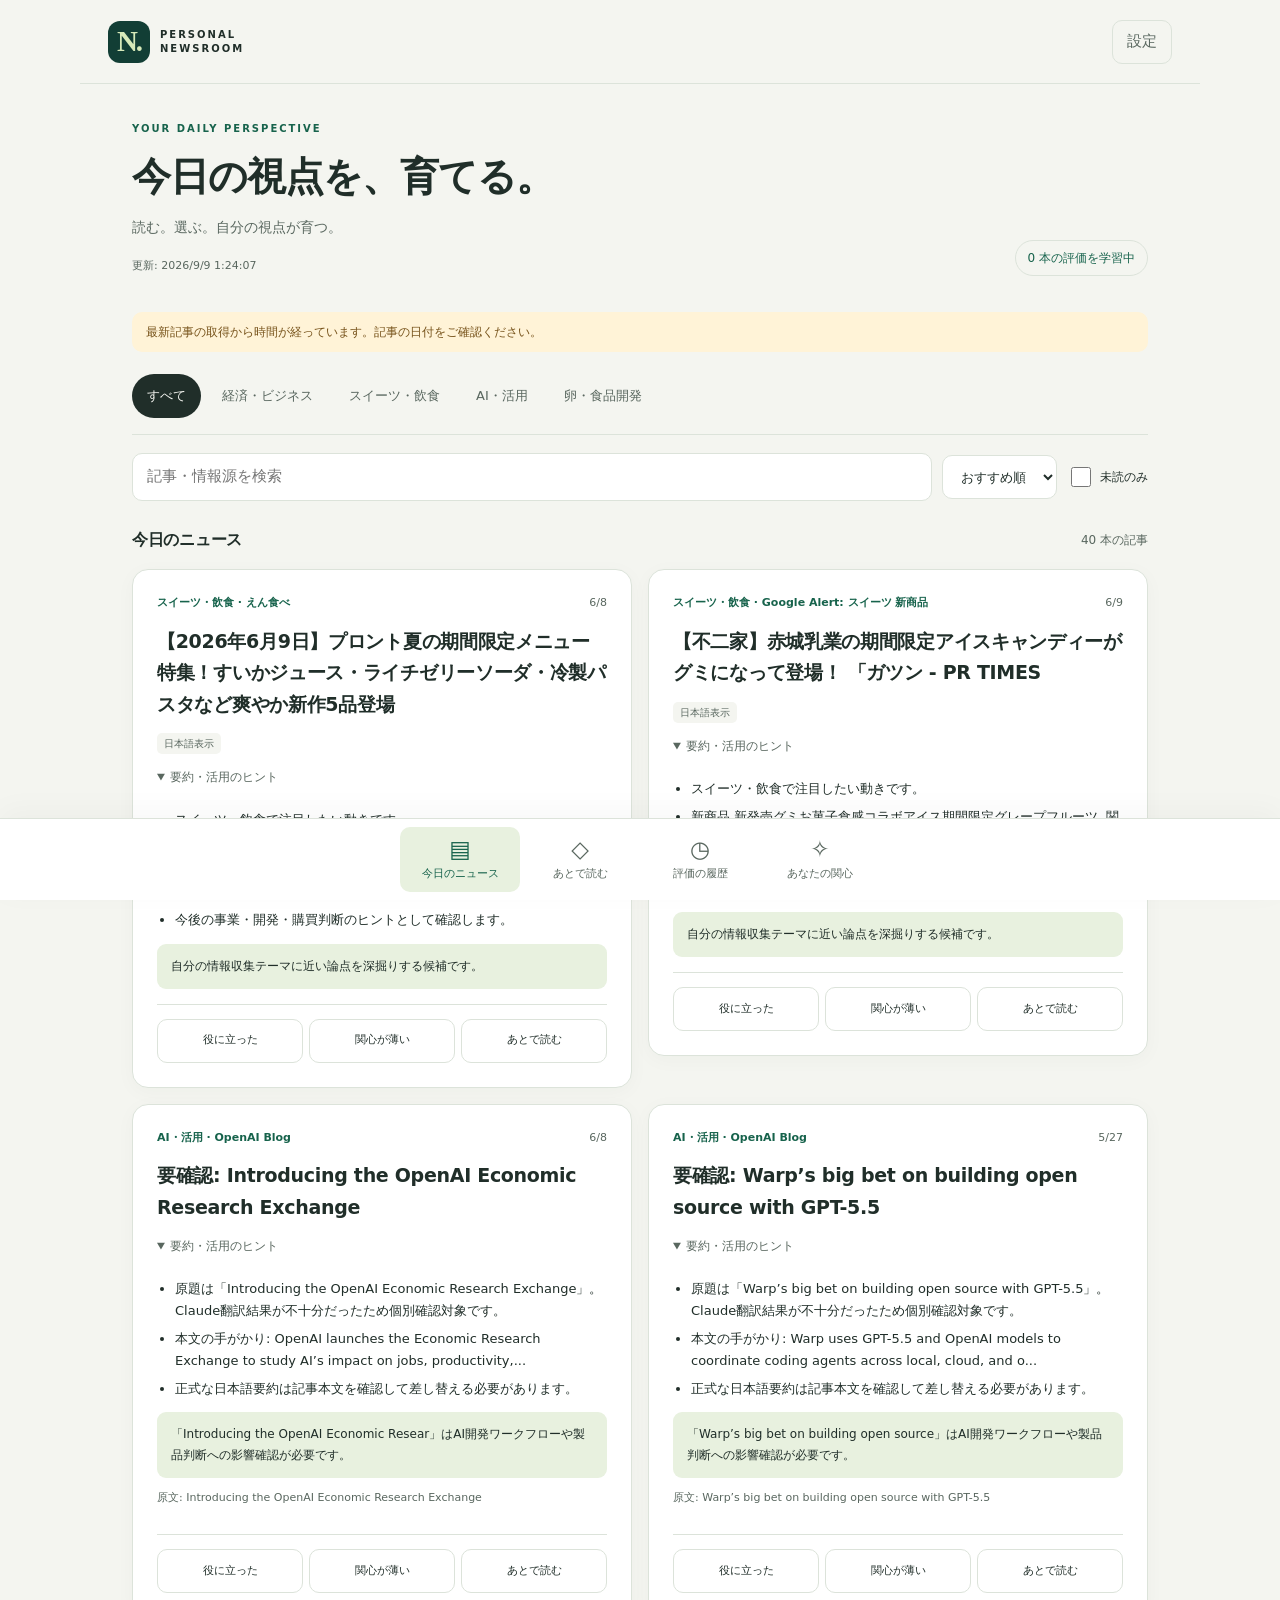
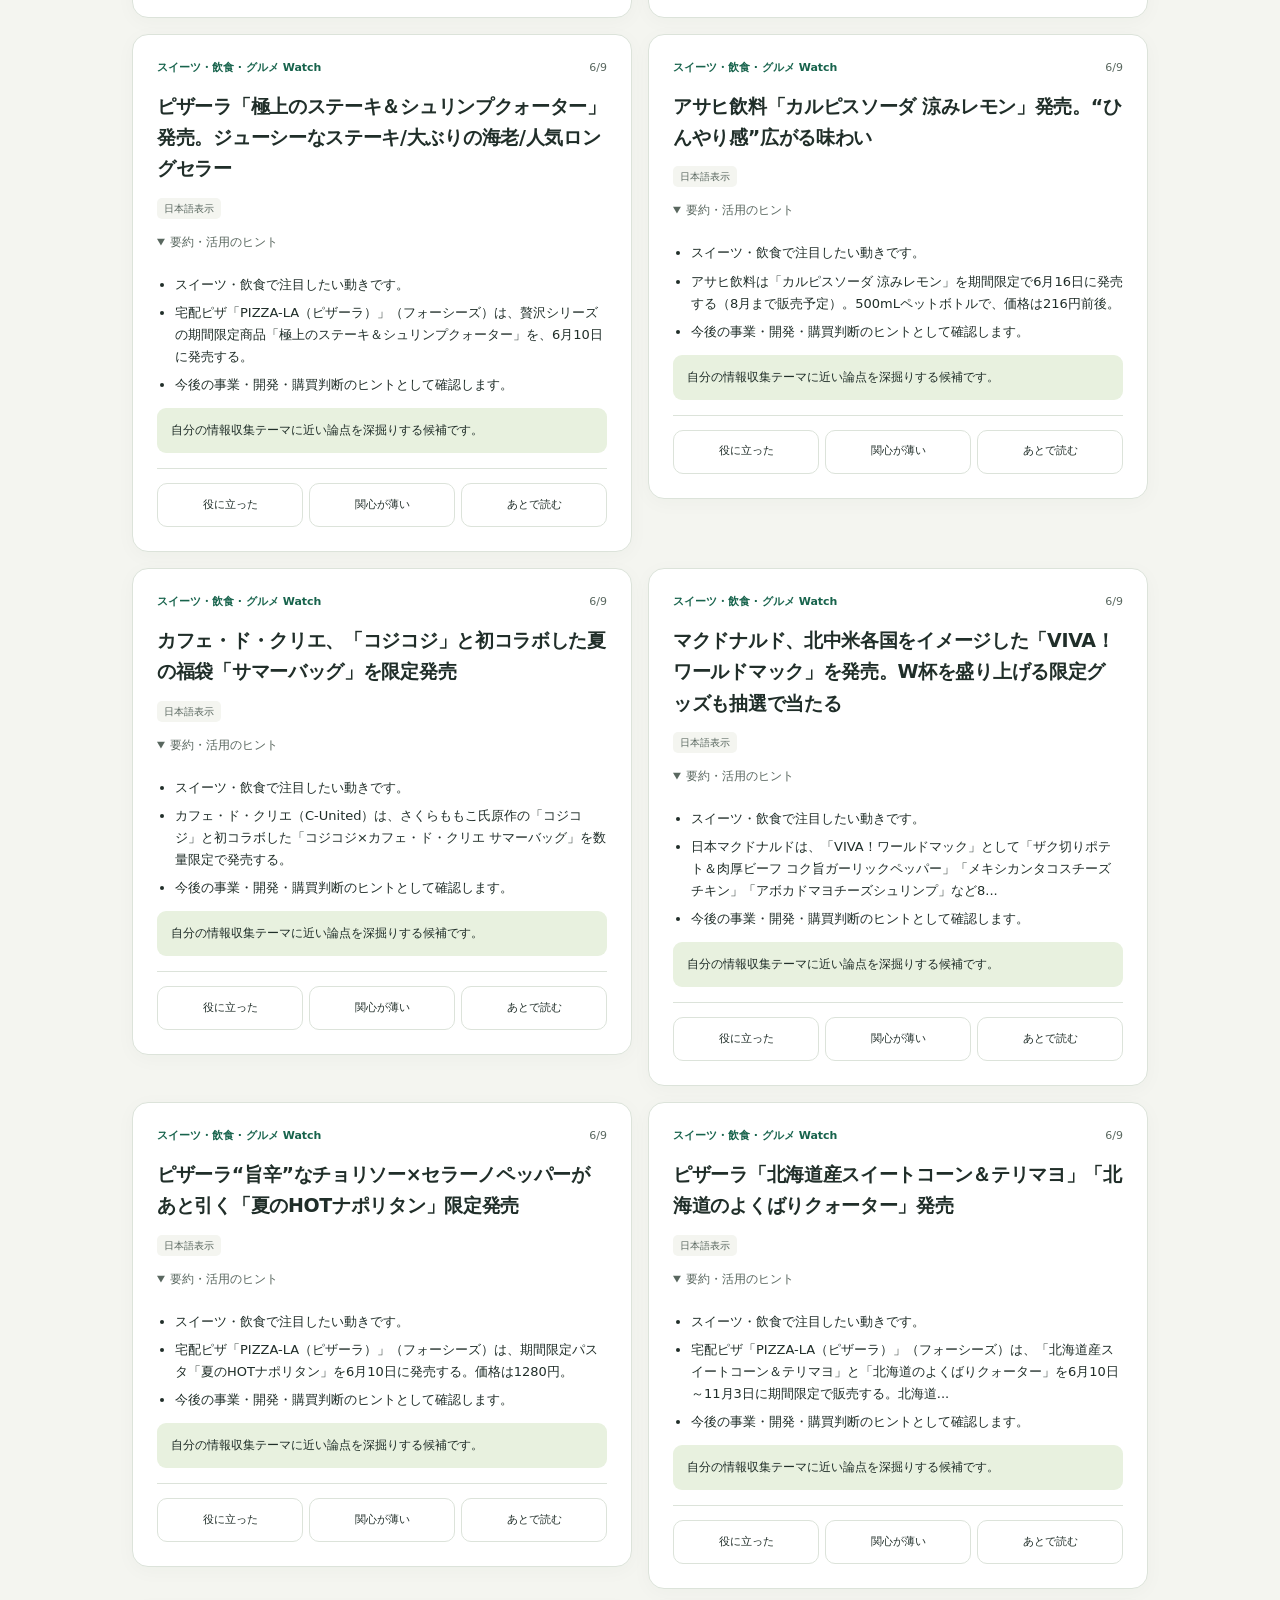
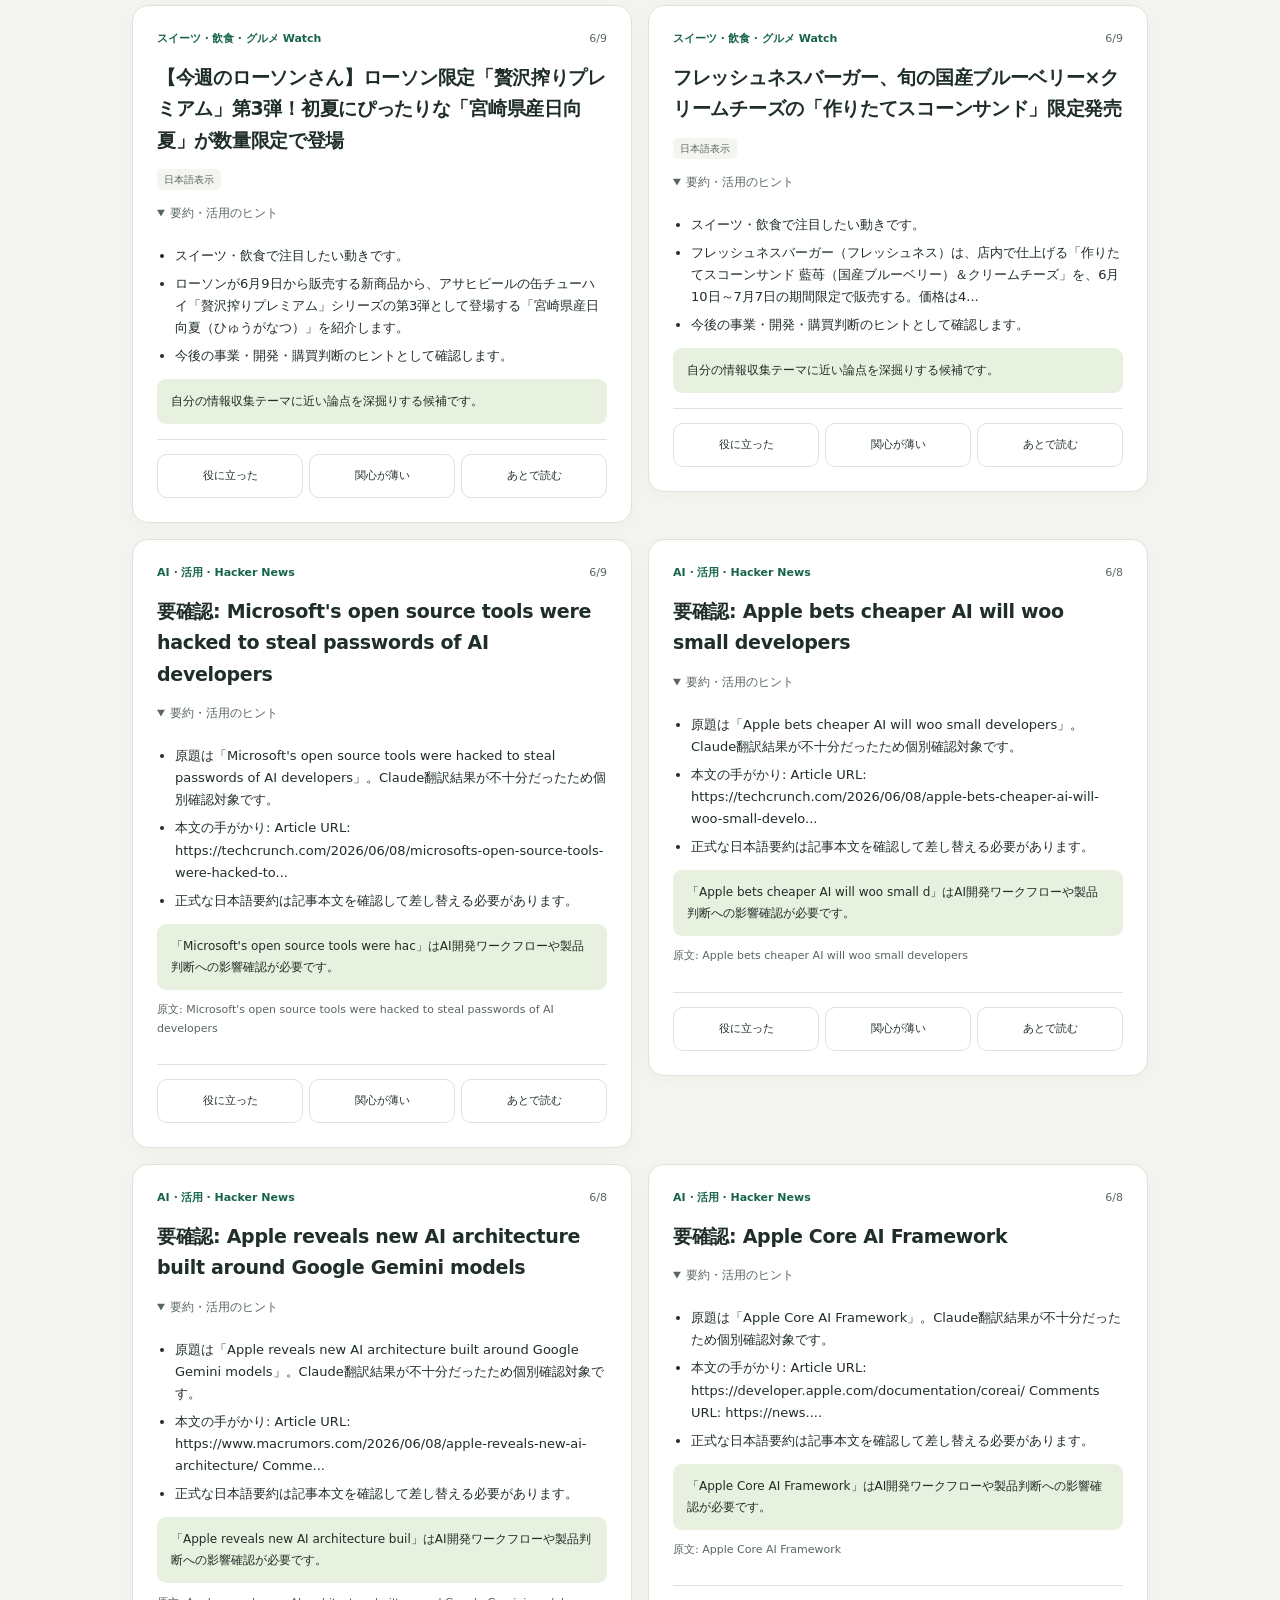
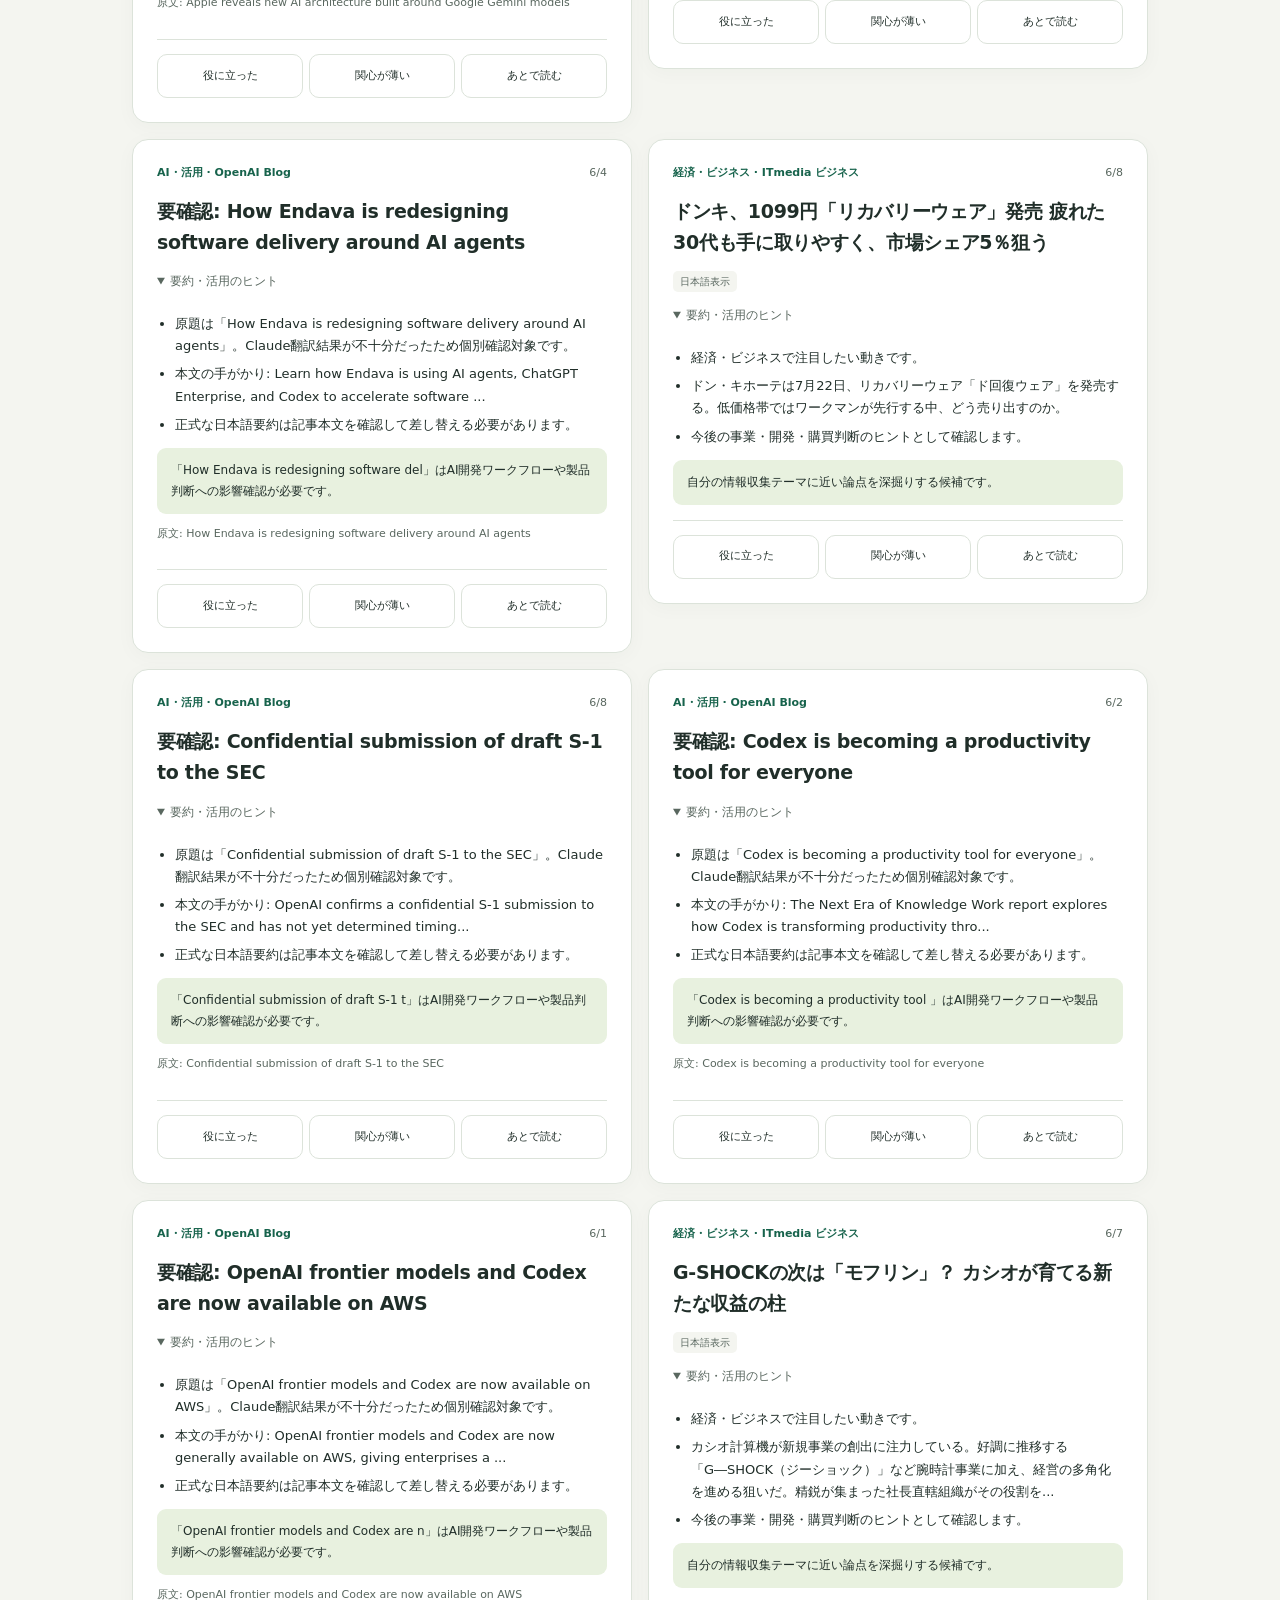
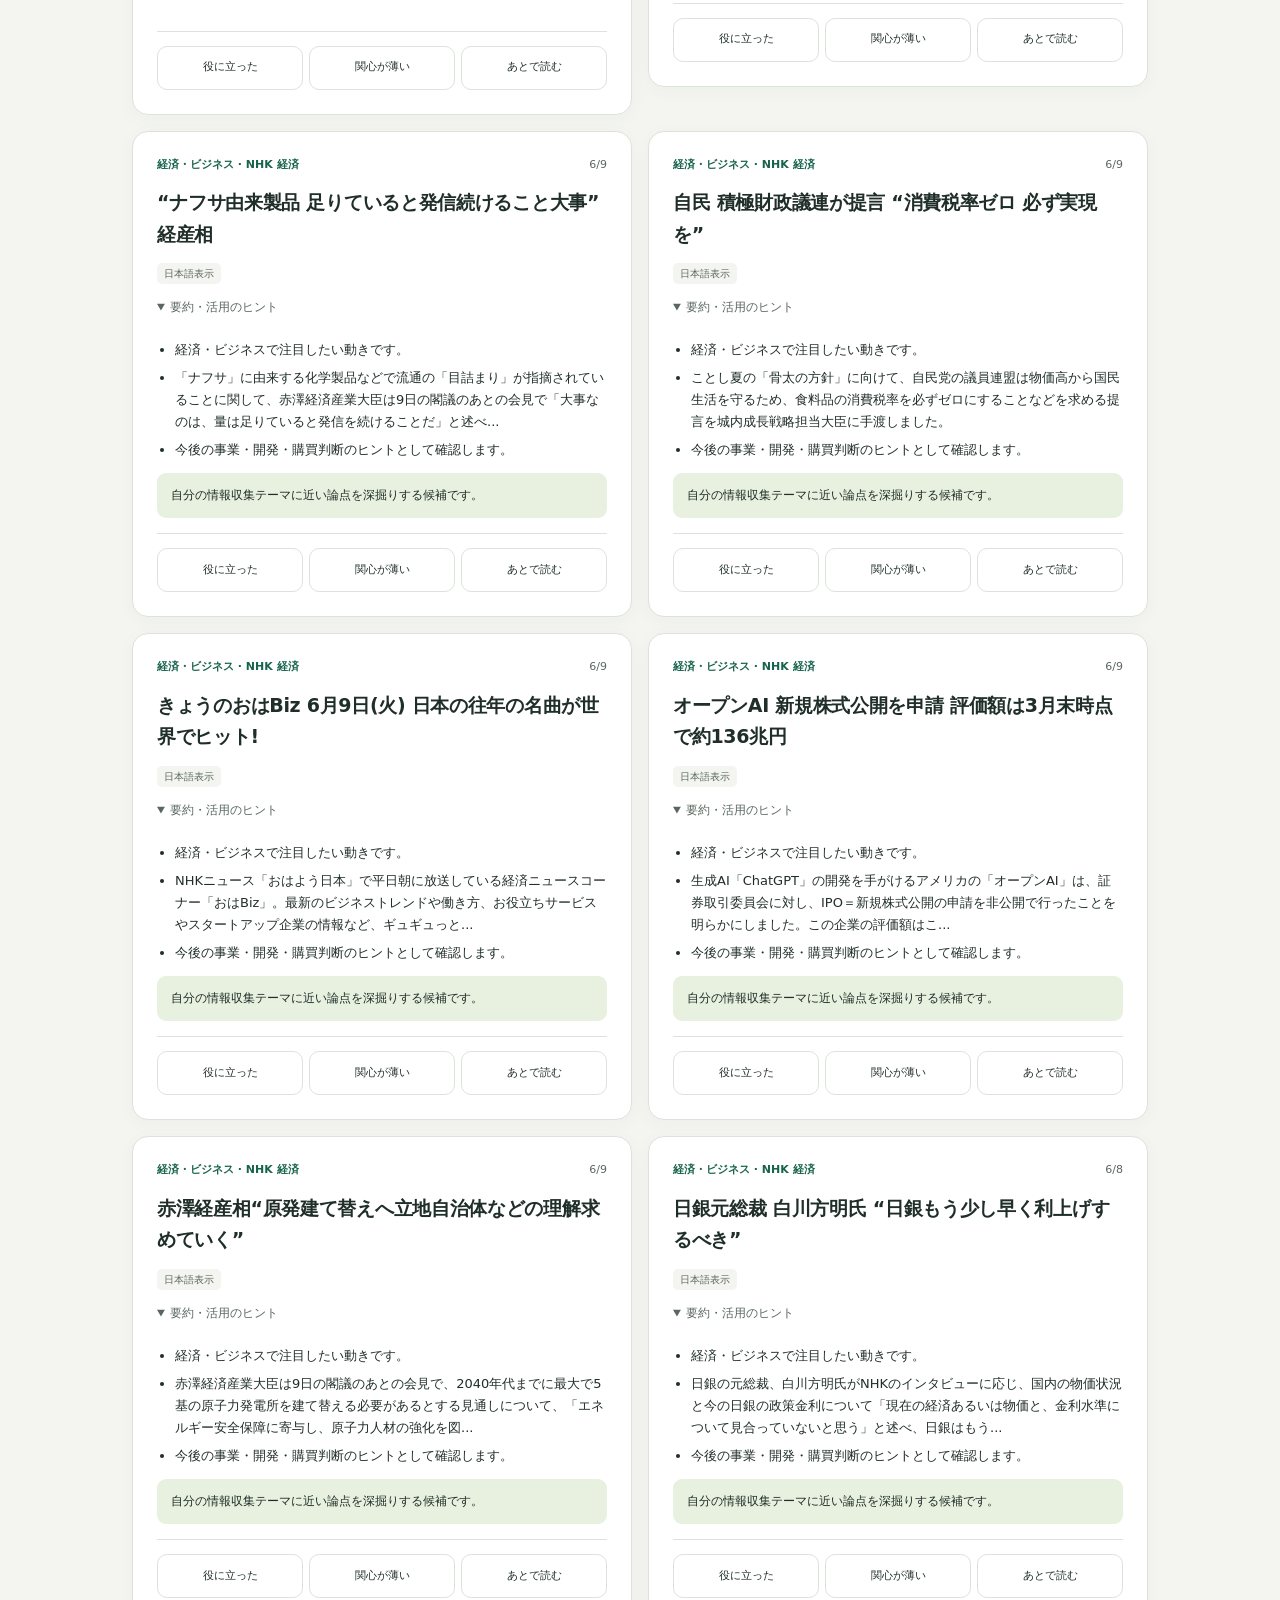
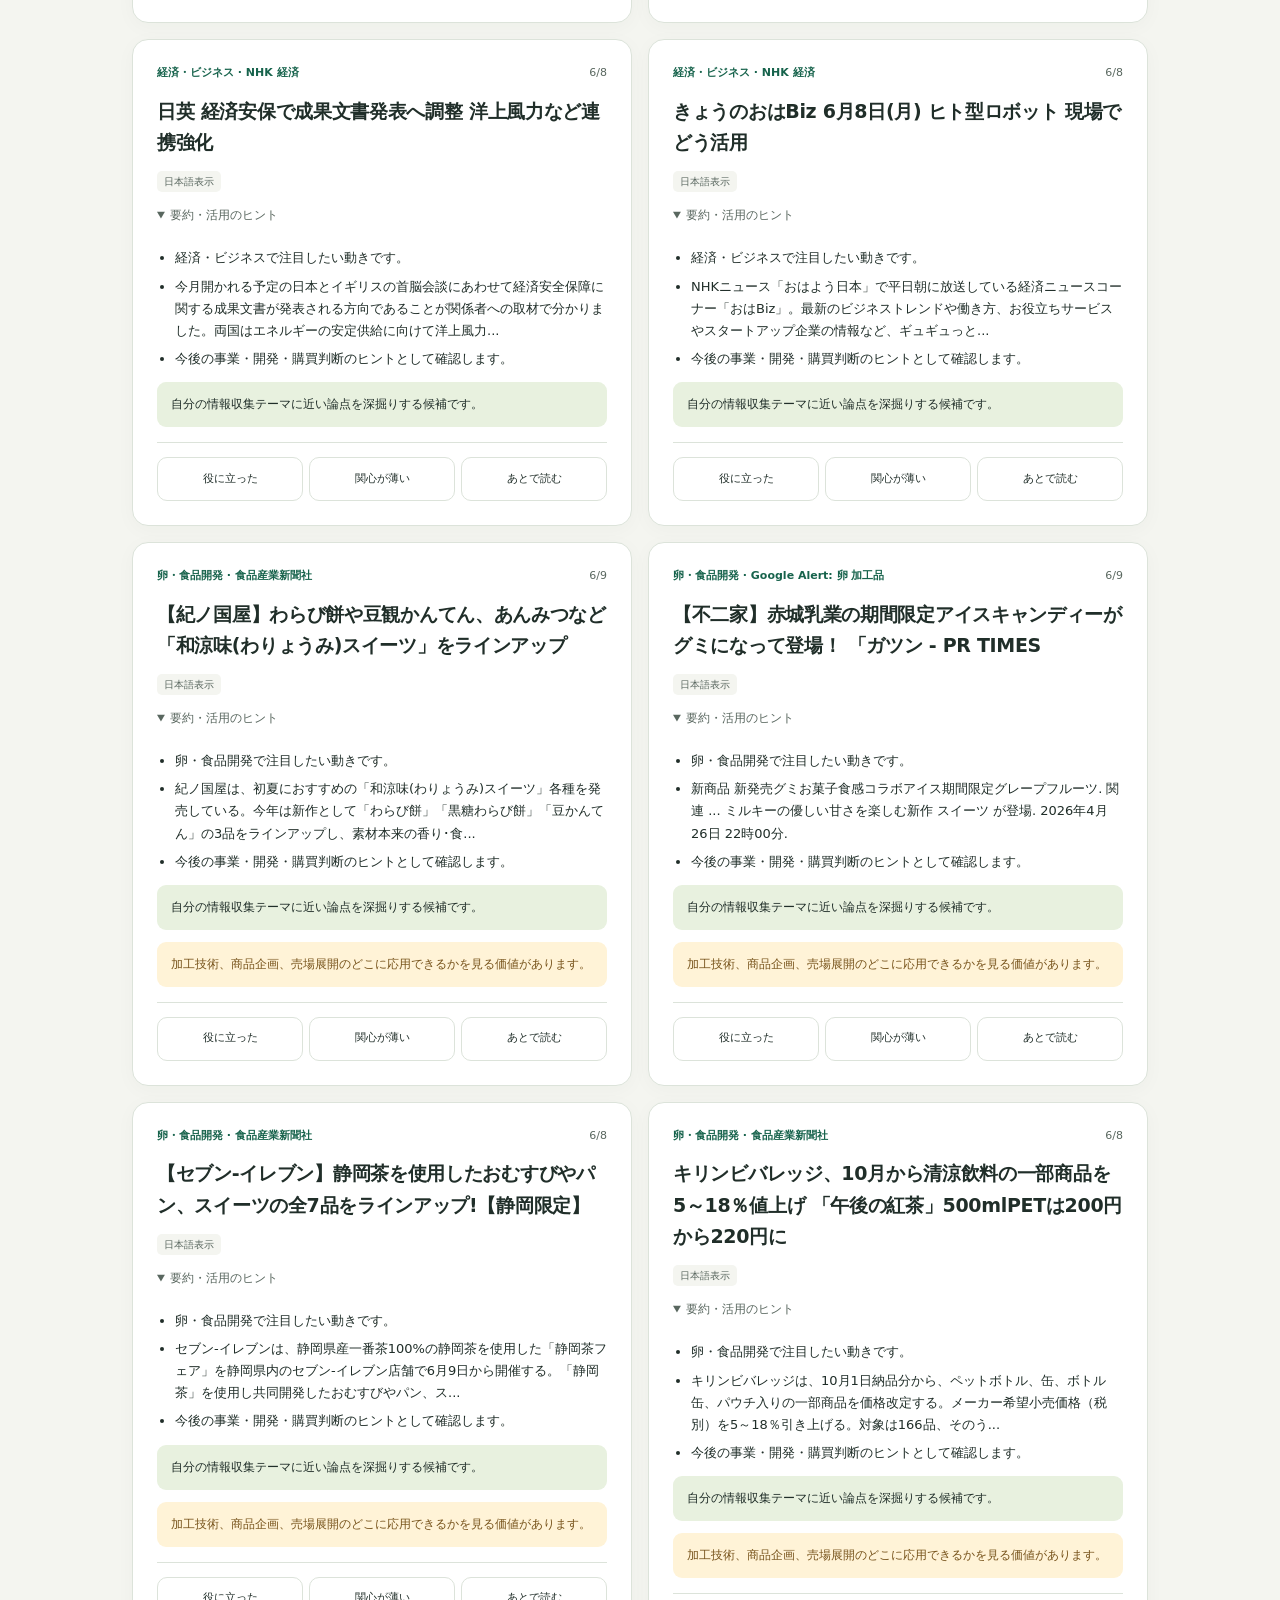
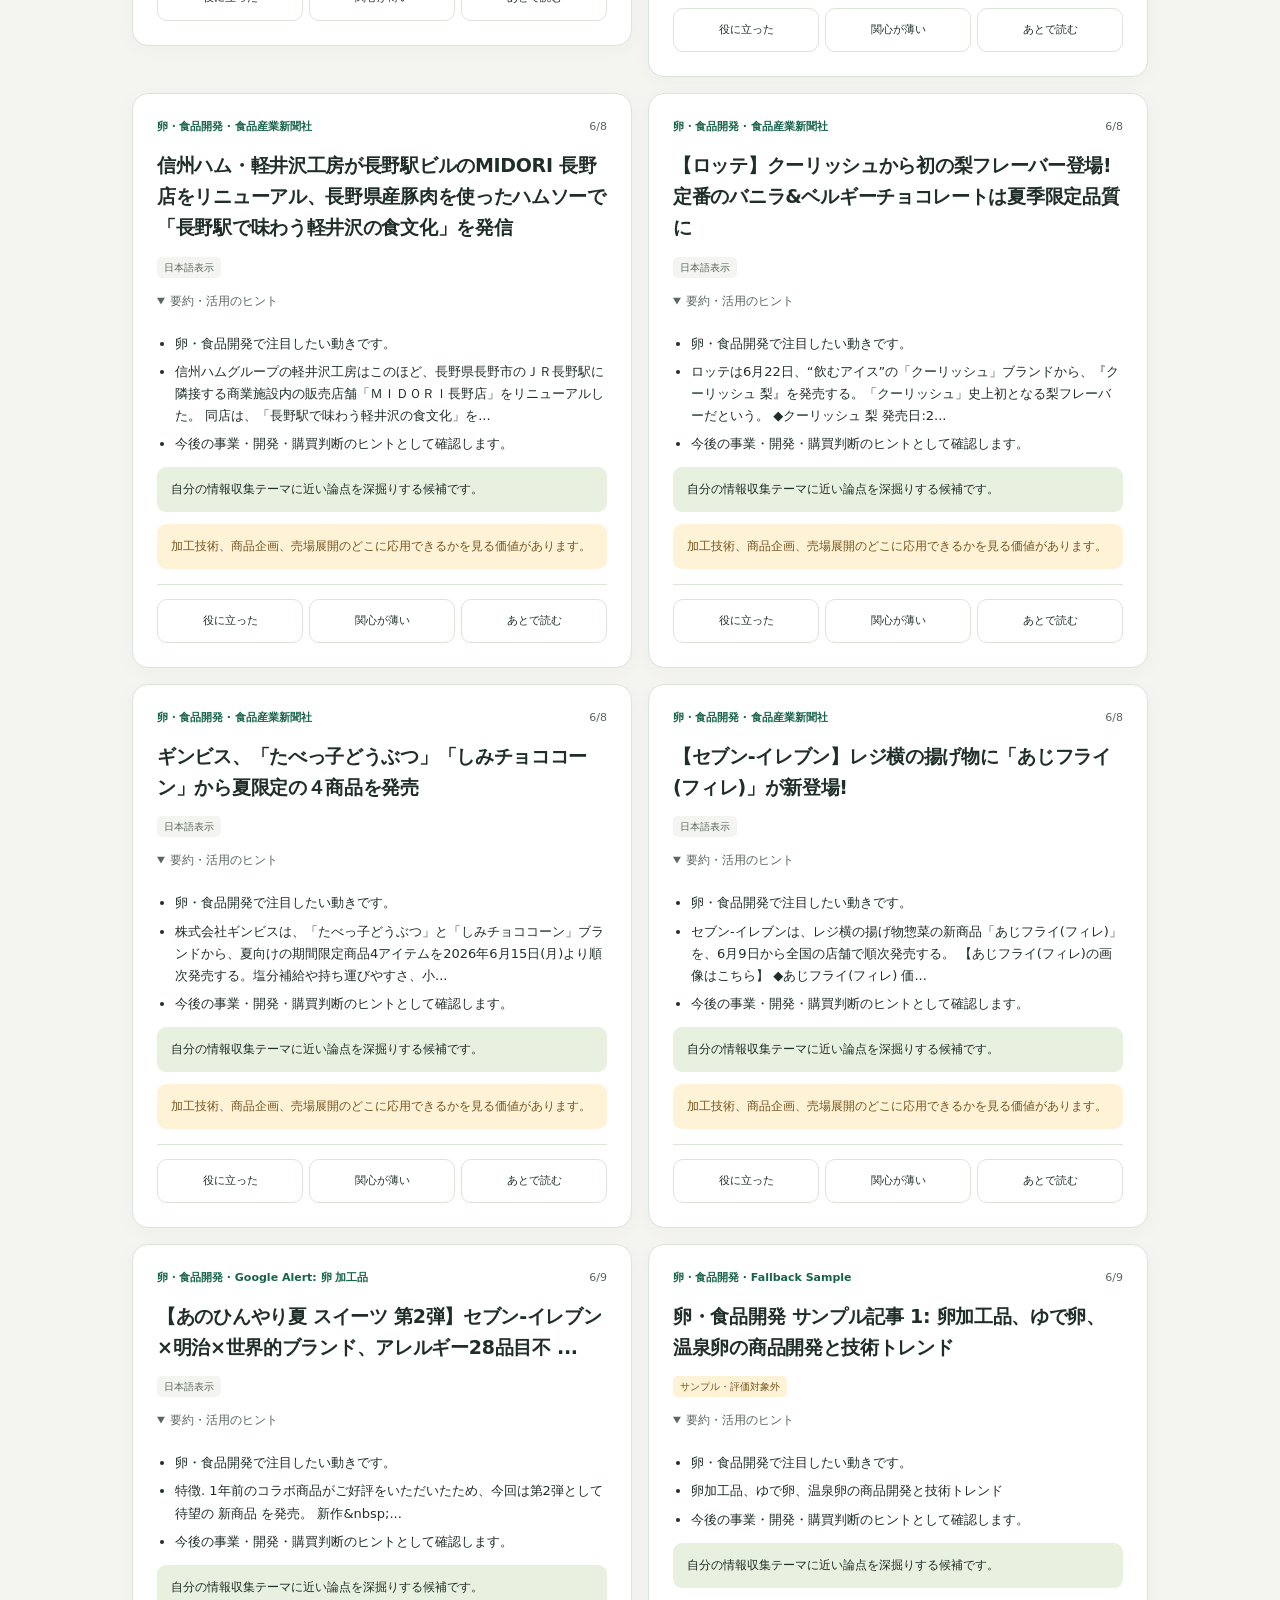
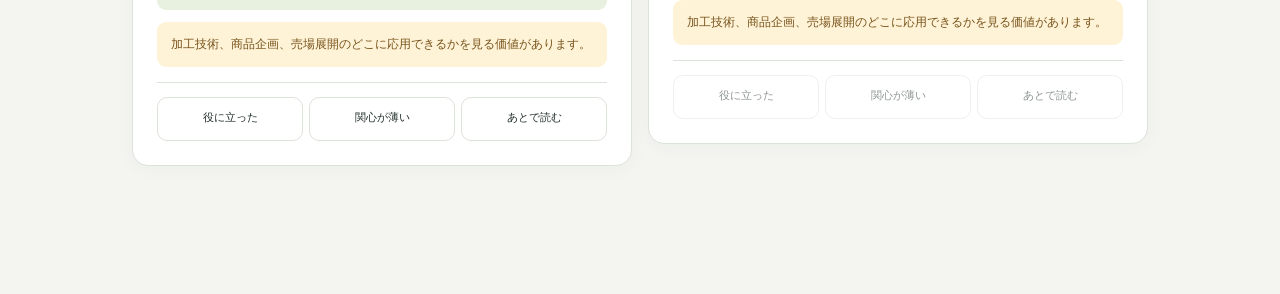
==== commit 5e52ed36: "3/4: モバイルUI・ダークモードと読みやすさを刷新" ====
--- a/public/index.html
+++ b/public/index.html
@@ -4,46 +4,64 @@
   <meta charset="utf-8">
   <meta name="viewport" content="width=device-width, initial-scale=1">
   <title data-i18n="app.title">Personal-Newsroom</title>
+  <meta name="theme-color" content="#123e35">
+  <meta name="description" content="ニュースを評価して、あなたの関心に育てるパーソナルニュースルーム。">
+  <link rel="manifest" href="./manifest.webmanifest">
+  <link rel="icon" href="./icon.svg" type="image/svg+xml">
   <link rel="stylesheet" href="./style.css">
 </head>
 <body>
+  <a class="skip-link" href="#app">記事一覧へ</a>
   <header class="app-header">
-    <div>
-      <p class="eyebrow" data-i18n="app.name">Personal-Newsroom</p>
-      <h1 data-i18n="header.headline">今日読むべき40本</h1>
-    </div>
-    <p class="updated"><span data-i18n="header.updated_label">更新:</span> <time id="generatedAt"></time></p>
+    <a class="brand" href="./"><span class="brand-mark" aria-hidden="true">N.</span><span>PERSONAL<br>NEWSROOM</span></a>
+    <button id="openSettings" class="settings-button" type="button" data-i18n="reader.settings">設定</button>
   </header>
+  <div class="page-shell">
+    <section class="hero">
+      <p class="eyebrow">YOUR DAILY PERSPECTIVE</p>
+      <h1 data-i18n="header.headline">今日の視点を、育てる。</h1>
+      <p class="intro" data-i18n="reader.intro">読む。選ぶ。自分の視点が育つ。</p>
+      <p class="updated"><span data-i18n="header.updated_label">更新:</span> <time id="generatedAt"></time></p>
+      <p id="learningCount" class="learning-count"></p>
+    </section>
+    <p id="offline" class="banner" hidden data-i18n="reader.offline">オフラインです。</p>
+    <p id="freshness" class="banner" hidden data-i18n="reader.freshness">記事の日付をご確認ください。</p>
+    <nav class="tabs" id="tabs" aria-label="カテゴリ" data-i18n-attr="aria-label:nav.categories_aria_label"></nav>
+    <section id="filters" class="filters" aria-label="記事の絞り込み">
+      <label class="search-box"><span class="sr-only" data-i18n="reader.search">記事・情報源を検索</span><input id="search" type="search" placeholder="記事・情報源を検索" data-i18n-attr="placeholder:reader.search" autocomplete="off"></label>
+      <label class="sort-label"><span class="sr-only" data-i18n="reader.sort">表示順</span><select id="sort"><option value="recommended" data-i18n="reader.recommended">おすすめ順</option><option value="latest" data-i18n="reader.latest">新しい順</option></select></label>
+      <label class="check-label"><input id="unread" type="checkbox"><span data-i18n="reader.unread">未読のみ</span></label>
+    </section>
+    <div class="section-heading"><h2 id="viewTitle"></h2><p id="resultCount" role="status"></p></div>
+    <main id="app" class="article-list" tabindex="-1"></main>
+  </div>
+  <nav class="bottom-nav" aria-label="メインメニュー">
+    <button type="button" data-view="today"><span aria-hidden="true">▤</span><span data-i18n="reader.view_today">今日のニュース</span></button>
+    <button type="button" data-view="saved"><span aria-hidden="true">◇</span><span data-i18n="reader.view_saved">あとで読む</span></button>
+    <button type="button" data-view="history"><span aria-hidden="true">◷</span><span data-i18n="reader.view_history">評価の履歴</span></button>
+    <button type="button" data-view="insights"><span aria-hidden="true">✧</span><span data-i18n="reader.view_insights">あなたの関心</span></button>
+  </nav>
+  <p id="feedbackStatus" class="toast" role="status" aria-live="polite"></p>
+  <dialog id="settings" aria-labelledby="settingsTitle">
+    <div class="dialog-heading"><h2 id="settingsTitle" data-i18n="reader.settings">設定</h2><button id="closeSettings" type="button" data-i18n="reader.close">閉じる</button></div>
+    <p id="settingsStatus" role="status" aria-live="polite"></p>
+    <p data-i18n="reader.privacy"></p>
+    <label class="setting-row"><span data-i18n="reader.learning"></span><input id="learningToggle" type="checkbox"></label>
+    <label class="setting-row"><span data-i18n="reader.compact"></span><input id="compactToggle" type="checkbox"></label>
+    <label class="setting-row"><span data-i18n="reader.theme"></span><select id="theme"><option value="system" data-i18n="reader.system"></option><option value="light" data-i18n="reader.light"></option><option value="dark" data-i18n="reader.dark"></option></select></label>
+    <p data-i18n="reader.tag_note"></p>
+    <h3 data-i18n="reader.data"></h3>
+    <div class="data-actions"><button id="downloadBackup" type="button" data-i18n="reader.backup"></button><label class="import-label"><span data-i18n="reader.import"></span><input id="importBackup" type="file" accept="application/json,.json"></label></div>
+    <details><summary data-i18n="reader.advanced"></summary><div class="data-actions"><button id="copyFeedback" type="button" data-i18n="feedback_tools.copy"></button><button id="downloadFeedback" type="button" data-i18n="feedback_tools.download"></button></div></details>
+    <p data-i18n="reader.install_hint"></p><button id="installApp" type="button" hidden data-i18n="reader.install"></button>
+    <button id="resetData" class="danger" type="button" data-i18n="reader.reset"></button>
+  </dialog>
+  <noscript><p>記事の表示にはJavaScriptが必要です。ブラウザでJavaScriptを有効にしてください。</p></noscript>
 
-  <nav class="tabs" id="tabs" aria-label="カテゴリ" data-i18n-attr="aria-label:nav.categories_aria_label"></nav>
-  <section class="feedback-tools" aria-label="フィードバック管理" data-i18n-attr="aria-label:feedback_tools.aria_label">
-    <button id="copyFeedback" type="button" data-i18n="feedback_tools.copy">フィードバックをコピー</button>
-    <button id="downloadFeedback" type="button" data-i18n="feedback_tools.download">JSON保存</button>
-    <span id="feedbackStatus" aria-live="polite"></span>
-  </section>
-  <main id="app" class="article-list"></main>
-
-  <template id="articleTemplate">
-    <article class="card">
-      <div class="card-top">
-        <span class="source"></span>
-        <span class="score"></span>
-      </div>
-      <h2><a class="title" target="_blank" rel="noopener noreferrer"></a></h2>
-      <p class="original-title"></p>
-      <p class="category"></p>
-      <ul class="summary"></ul>
-      <p class="impact"></p>
-      <p class="egg-insight"></p>
-      <div class="actions">
-        <button class="feedback like" type="button" data-value="like" data-i18n="feedback.like">いいね</button>
-        <button class="feedback bad" type="button" data-value="bad" data-i18n="feedback.bad">バッド</button>
-      </div>
-    </article>
-  </template>
-
-  <script id="newsData" type="application/json">{"generated_at": "2026-09-05T01:57:44", "categories": {"business": "経済・ビジネス", "food": "スイーツ・飲食", "ai_dev": "AI・開発", "egg": "卵・食品開発"}, "articles": [{"id": "ad3d0615fbe5a982", "title": "ドンキ、1099円「リカバリーウェア」発売 疲れた30代も手に取りやすく、市場シェア5％狙う", "original_title": "ドンキ、1099円「リカバリーウェア」発売 疲れた30代も手に取りやすく、市場シェア5％狙う", "display_title": "ドンキ、1099円「リカバリーウェア」発売 疲れた30代も手に取りやすく、市場シェア5％狙う", "translated_title": "ドンキ、1099円「リカバリーウェア」発売 疲れた30代も手に取りやすく、市場シェア5％狙う", "translated_summary": [], "fallback_title": "", "url": "https://www.itmedia.co.jp/business/articles/2606/09/news019.html", "source": "ITmedia ビジネス", "source_type": "rss", "source_region": "jp", "category": "business", "category_label": "経済・ビジネス", "published_at": "2026-06-08T20:30:00+00:00", "raw_summary": "ドン・キホーテは7月22日、リカバリーウェア「ド回復ウェア」を発売する。低価格帯ではワークマンが先行する中、どう売り出すのか。", "summary": ["経済・ビジネスで注目したい動きです。", "ドン・キホーテは7月22日、リカバリーウェア「ド回復ウェア」を発売する。低価格帯ではワークマンが先行する中、どう売り出すのか。", "今後の事業・開発・購買判断のヒントとして確認します。"], "impact": "自分の情報収集テーマに近い論点を深掘りする候補です。", "egg_insight": "", "score": 57.9, "category_relevance": 1.0}, {"id": "714121ce2dcd7193", "title": "G-SHOCKの次は「モフリン」？ カシオが育てる新たな収益の柱", "original_title": "G-SHOCKの次は「モフリン」？ カシオが育てる新たな収益の柱", "display_title": "G-SHOCKの次は「モフリン」？ カシオが育てる新たな収益の柱", "translated_title": "G-SHOCKの次は「モフリン」？ カシオが育てる新たな収益の柱", "translated_summary": [], "fallback_title": "", "url": "https://www.itmedia.co.jp/business/articles/2606/08/news071.html", "source": "ITmedia ビジネス", "source_type": "rss", "source_region": "jp", "category": "business", "category_label": "経済・ビジネス", "published_at": "2026-06-07T22:30:00+00:00", "raw_summary": "カシオ計算機が新規事業の創出に注力している。好調に推移する「G―SHOCK（ジーショック）」など腕時計事業に加え、経営の多角化を進める狙いだ。精鋭が集まった社長直轄組織がその役割を担い、挑戦の行方が注目される。", "summary": ["経済・ビジネスで注目したい動きです。", "カシオ計算機が新規事業の創出に注力している。好調に推移する「G―SHOCK（ジーショック）」など腕時計事業に加え、経営の多角化を進める狙いだ。精鋭が集まった社長直轄組織がその役割を...", "今後の事業・開発・購買判断のヒントとして確認します。"], "impact": "自分の情報収集テーマに近い論点を深掘りする候補です。", "egg_insight": "", "score": 54.0, "category_relevance": 1.0}, {"id": "d3494b9a0a518f91", "title": "“ナフサ由来製品 足りていると発信続けること大事” 経産相", "original_title": "“ナフサ由来製品 足りていると発信続けること大事” 経産相", "display_title": "“ナフサ由来製品 足りていると発信続けること大事” 経産相", "translated_title": "“ナフサ由来製品 足りていると発信続けること大事” 経産相", "translated_summary": [], "fallback_title": "", "url": "http://www3.nhk.or.jp/news/html/20260609/k10015145171000.html", "source": "NHK 経済", "source_type": "rss", "source_region": "jp", "category": "business", "category_label": "経済・ビジネス", "published_at": "2026-06-09T07:40:34+00:00", "raw_summary": "「ナフサ」に由来する化学製品などで流通の「目詰まり」が指摘されていることに関して、赤澤経済産業大臣は9日の閣議のあとの会見で「大事なのは、量は足りていると発信を続けることだ」と述べ、関係業界と連携しながら問題の解消に取り組む考えを示しました。", "summary": ["経済・ビジネスで注目したい動きです。", "「ナフサ」に由来する化学製品などで流通の「目詰まり」が指摘されていることに関して、赤澤経済産業大臣は9日の閣議のあとの会見で「大事なのは、量は足りていると発信を続けることだ」と述べ...", "今後の事業・開発・購買判断のヒントとして確認します。"], "impact": "自分の情報収集テーマに近い論点を深掘りする候補です。", "egg_insight": "", "score": 50.4, "category_relevance": 1.0}, {"id": "f92982482073f9a3", "title": "自民 積極財政議連が提言 “消費税率ゼロ 必ず実現を”", "original_title": "自民 積極財政議連が提言 “消費税率ゼロ 必ず実現を”", "display_title": "自民 積極財政議連が提言 “消費税率ゼロ 必ず実現を”", "translated_title": "自民 積極財政議連が提言 “消費税率ゼロ 必ず実現を”", "translated_summary": [], "fallback_title": "", "url": "http://www3.nhk.or.jp/news/html/20260609/k10015145071000.html", "source": "NHK 経済", "source_type": "rss", "source_region": "jp", "category": "business", "category_label": "経済・ビジネス", "published_at": "2026-06-09T06:02:49+00:00", "raw_summary": "ことし夏の「骨太の方針」に向けて、自民党の議員連盟は物価高から国民生活を守るため、食料品の消費税率を必ずゼロにすることなどを求める提言を城内成長戦略担当大臣に手渡しました。", "summary": ["経済・ビジネスで注目したい動きです。", "ことし夏の「骨太の方針」に向けて、自民党の議員連盟は物価高から国民生活を守るため、食料品の消費税率を必ずゼロにすることなどを求める提言を城内成長戦略担当大臣に手渡しました。", "今後の事業・開発・購買判断のヒントとして確認します。"], "impact": "自分の情報収集テーマに近い論点を深掘りする候補です。", "egg_insight": "", "score": 50.1, "category_relevance": 1.0}, {"id": "632186aa87f8d316", "title": "きょうのおはBiz 6月9日(火) 日本の往年の名曲が世界でヒット!", "original_title": "きょうのおはBiz 6月9日(火) 日本の往年の名曲が世界でヒット!", "display_title": "きょうのおはBiz 6月9日(火) 日本の往年の名曲が世界でヒット!", "translated_title": "きょうのおはBiz 6月9日(火) 日本の往年の名曲が世界でヒット!", "translated_summary": [], "fallback_title": "", "url": "http://www3.nhk.or.jp/news/html/20260609/k10015144821000.html", "source": "NHK 経済", "source_type": "rss", "source_region": "jp", "category": "business", "category_label": "経済・ビジネス", "published_at": "2026-06-09T03:35:57+00:00", "raw_summary": "NHKニュース「おはよう日本」で平日朝に放送している経済ニュースコーナー「おはBiz」。最新のビジネストレンドや働き方、お役立ちサービスやスタートアップ企業の情報など、ギュギュっとコンパクトにお届けします。", "summary": ["経済・ビジネスで注目したい動きです。", "NHKニュース「おはよう日本」で平日朝に放送している経済ニュースコーナー「おはBiz」。最新のビジネストレンドや働き方、お役立ちサービスやスタートアップ企業の情報など、ギュギュっと...", "今後の事業・開発・購買判断のヒントとして確認します。"], "impact": "自分の情報収集テーマに近い論点を深掘りする候補です。", "egg_insight": "", "score": 49.5, "category_relevance": 1.0}, {"id": "1543ea8a5dc9842a", "title": "オープンAI 新規株式公開を申請 評価額は3月末時点で約136兆円", "original_title": "オープンAI 新規株式公開を申請 評価額は3月末時点で約136兆円", "display_title": "オープンAI 新規株式公開を申請 評価額は3月末時点で約136兆円", "translated_title": "オープンAI 新規株式公開を申請 評価額は3月末時点で約136兆円", "translated_summary": [], "fallback_title": "", "url": "http://www3.nhk.or.jp/news/html/20260609/k10015144701000.html", "source": "NHK 経済", "source_type": "rss", "source_region": "jp", "category": "business", "category_label": "経済・ビジネス", "published_at": "2026-06-09T02:51:45+00:00", "raw_summary": "生成AI「ChatGPT」の開発を手がけるアメリカの「オープンAI」は、証券取引委員会に対し、IPO＝新規株式公開の申請を非公開で行ったことを明らかにしました。この企業の評価額はことし3月末時点でおよそ136兆円に達したとされ、生成AIの急速な普及をけん引した注目企業の上場に市場の関心が高まっています。", "summary": ["経済・ビジネスで注目したい動きです。", "生成AI「ChatGPT」の開発を手がけるアメリカの「オープンAI」は、証券取引委員会に対し、IPO＝新規株式公開の申請を非公開で行ったことを明らかにしました。この企業の評価額はこ...", "今後の事業・開発・購買判断のヒントとして確認します。"], "impact": "自分の情報収集テーマに近い論点を深掘りする候補です。", "egg_insight": "", "score": 49.4, "category_relevance": 1.0}, {"id": "7cf4b5f5f32fc08f", "title": "赤澤経産相“原発建て替えへ立地自治体などの理解求めていく”", "original_title": "赤澤経産相“原発建て替えへ立地自治体などの理解求めていく”", "display_title": "赤澤経産相“原発建て替えへ立地自治体などの理解求めていく”", "translated_title": "赤澤経産相“原発建て替えへ立地自治体などの理解求めていく”", "translated_summary": [], "fallback_title": "", "url": "http://www3.nhk.or.jp/news/html/20260609/k10015144861000.html", "source": "NHK 経済", "source_type": "rss", "source_region": "jp", "category": "business", "category_label": "経済・ビジネス", "published_at": "2026-06-09T02:27:57+00:00", "raw_summary": "赤澤経済産業大臣は9日の閣議のあとの会見で、2040年代までに最大で5基の原子力発電所を建て替える必要があるとする見通しについて、「エネルギー安全保障に寄与し、原子力人材の強化を図るために重要だ」と述べ、国が前面に立って立地する自治体などの理解を求めていく考えを示しました。", "summary": ["経済・ビジネスで注目したい動きです。", "赤澤経済産業大臣は9日の閣議のあとの会見で、2040年代までに最大で5基の原子力発電所を建て替える必要があるとする見通しについて、「エネルギー安全保障に寄与し、原子力人材の強化を図...", "今後の事業・開発・購買判断のヒントとして確認します。"], "impact": "自分の情報収集テーマに近い論点を深掘りする候補です。", "egg_insight": "", "score": 49.3, "category_relevance": 1.0}, {"id": "e02c99f1e7d69f6a", "title": "日銀元総裁 白川方明氏 “日銀もう少し早く利上げするべき”", "original_title": "日銀元総裁 白川方明氏 “日銀もう少し早く利上げするべき”", "display_title": "日銀元総裁 白川方明氏 “日銀もう少し早く利上げするべき”", "translated_title": "日銀元総裁 白川方明氏 “日銀もう少し早く利上げするべき”", "translated_summary": [], "fallback_title": "", "url": "http://www3.nhk.or.jp/news/html/20260609/k10015144491000.html", "source": "NHK 経済", "source_type": "rss", "source_region": "jp", "category": "business", "category_label": "経済・ビジネス", "published_at": "2026-06-08T20:39:41+00:00", "raw_summary": "日銀の元総裁、白川方明氏がNHKのインタビューに応じ、国内の物価状況と今の日銀の政策金利について「現在の経済あるいは物価と、金利水準について見合っていないと思う」と述べ、日銀はもう少し早く利上げすべきだったという認識を示しました。", "summary": ["経済・ビジネスで注目したい動きです。", "日銀の元総裁、白川方明氏がNHKのインタビューに応じ、国内の物価状況と今の日銀の政策金利について「現在の経済あるいは物価と、金利水準について見合っていないと思う」と述べ、日銀はもう...", "今後の事業・開発・購買判断のヒントとして確認します。"], "impact": "自分の情報収集テーマに近い論点を深掘りする候補です。", "egg_insight": "", "score": 48.1, "category_relevance": 1.0}, {"id": "2e1d0953e70ba550", "title": "日英 経済安保で成果文書発表へ調整 洋上風力など連携強化", "original_title": "日英 経済安保で成果文書発表へ調整 洋上風力など連携強化", "display_title": "日英 経済安保で成果文書発表へ調整 洋上風力など連携強化", "translated_title": "日英 経済安保で成果文書発表へ調整 洋上風力など連携強化", "translated_summary": [], "fallback_title": "", "url": "http://www3.nhk.or.jp/news/html/20260609/k10015144611000.html", "source": "NHK 経済", "source_type": "rss", "source_region": "jp", "category": "business", "category_label": "経済・ビジネス", "published_at": "2026-06-08T20:16:03+00:00", "raw_summary": "今月開かれる予定の日本とイギリスの首脳会談にあわせて経済安全保障に関する成果文書が発表される方向であることが関係者への取材で分かりました。両国はエネルギーの安定供給に向けて洋上風力発電や次世代型の原子炉など幅広い分野での連携を確認する方針です。", "summary": ["経済・ビジネスで注目したい動きです。", "今月開かれる予定の日本とイギリスの首脳会談にあわせて経済安全保障に関する成果文書が発表される方向であることが関係者への取材で分かりました。両国はエネルギーの安定供給に向けて洋上風力...", "今後の事業・開発・購買判断のヒントとして確認します。"], "impact": "自分の情報収集テーマに近い論点を深掘りする候補です。", "egg_insight": "", "score": 48.0, "category_relevance": 1.0}, {"id": "332c495972b75f1c", "title": "きょうのおはBiz 6月8日(月) ヒト型ロボット 現場でどう活用", "original_title": "きょうのおはBiz 6月8日(月) ヒト型ロボット 現場でどう活用", "display_title": "きょうのおはBiz 6月8日(月) ヒト型ロボット 現場でどう活用", "translated_title": "きょうのおはBiz 6月8日(月) ヒト型ロボット 現場でどう活用", "translated_summary": [], "fallback_title": "", "url": "http://www3.nhk.or.jp/news/html/20260608/k10015143941000.html", "source": "NHK 経済", "source_type": "rss", "source_region": "jp", "category": "business", "category_label": "経済・ビジネス", "published_at": "2026-06-08T05:40:36+00:00", "raw_summary": "NHKニュース「おはよう日本」で平日朝に放送している経済ニュースコーナー「おはBiz」。最新のビジネストレンドや働き方、お役立ちサービスやスタートアップ企業の情報など、ギュギュっとコンパクトにお届けします。", "summary": ["経済・ビジネスで注目したい動きです。", "NHKニュース「おはよう日本」で平日朝に放送している経済ニュースコーナー「おはBiz」。最新のビジネストレンドや働き方、お役立ちサービスやスタートアップ企業の情報など、ギュギュっと...", "今後の事業・開発・購買判断のヒントとして確認します。"], "impact": "自分の情報収集テーマに近い論点を深掘りする候補です。", "egg_insight": "", "score": 45.3, "category_relevance": 1.0}, {"id": "f17835f0bc32b201", "title": "【2026年6月9日】プロント夏の期間限定メニュー特集！すいかジュース・ライチゼリーソーダ・冷製パスタなど爽やか新作5品登場", "original_title": "【2026年6月9日】プロント夏の期間限定メニュー特集！すいかジュース・ライチゼリーソーダ・冷製パスタなど爽やか新作5品登場", "display_title": "【2026年6月9日】プロント夏の期間限定メニュー特集！すいかジュース・ライチゼリーソーダ・冷製パスタなど爽やか新作5品登場", "translated_title": "【2026年6月9日】プロント夏の期間限定メニュー特集！すいかジュース・ライチゼリーソーダ・冷製パスタなど爽やか新作5品登場", "translated_summary": [], "fallback_title": "", "url": "https://entabe.jp/60455/2026-jun-pronto-summer-limited-drinks-pasta", "source": "えん食べ", "source_type": "rss", "source_region": "jp", "category": "food", "category_label": "スイーツ・飲食", "published_at": "2026-06-08T11:30:00+00:00", "raw_summary": "カフェ「プロント」が2026年6月9日より夏の期間限定メニューを開始します。定番人気のすいかジュースに加え、SNS映えするゼリーソーダや冷製パスタ2種など爽やかな全5品が9月まで楽しめます。", "summary": ["スイーツ・飲食で注目したい動きです。", "カフェ「プロント」が2026年6月9日より夏の期間限定メニューを開始します。定番人気のすいかジュースに加え、SNS映えするゼリーソーダや冷製パスタ2種など爽やかな全5品が9月まで楽...", "今後の事業・開発・購買判断のヒントとして確認します。"], "impact": "自分の情報収集テーマに近い論点を深掘りする候補です。", "egg_insight": "", "score": 81.0, "category_relevance": 1.0}, {"id": "076701f792c4c03b", "title": "【不二家】赤城乳業の期間限定アイスキャンディーがグミになって登場！ 「ガツン - PR TIMES", "original_title": "【不二家】赤城乳業の期間限定アイスキャンディーがグミになって登場！ 「ガツン - PR TIMES", "display_title": "【不二家】赤城乳業の期間限定アイスキャンディーがグミになって登場！ 「ガツン - PR TIMES", "translated_title": "【不二家】赤城乳業の期間限定アイスキャンディーがグミになって登場！ 「ガツン - PR TIMES", "translated_summary": [], "fallback_title": "", "url": "https://www.google.com/url?rct=j&sa=t&url=https://prtimes.jp/main/html/rd/p/000000435.000097396.html&ct=ga&cd=CAIyGjI0MzJiMzA1ZDYxOWJiOTc6Y29tOmphOlVT&usg=AOvVaw3C9T5YvIOIOJkVYr6E2iO2", "source": "Google Alert: スイーツ 新商品", "source_type": "google_alert", "source_region": "jp", "category": "food", "category_label": "スイーツ・飲食", "published_at": "2026-06-09T08:25:10.229506+00:00", "raw_summary": "新商品 新発売グミお菓子食感コラボアイス期間限定グレープフルーツ. 関連 ... ミルキーの優しい甘さを楽しむ新作 スイーツ が登場. 2026年4月26日 22時00分.", "summary": ["スイーツ・飲食で注目したい動きです。", "新商品 新発売グミお菓子食感コラボアイス期間限定グレープフルーツ. 関連 ... ミルキーの優しい甘さを楽しむ新作 スイーツ が登場. 2026年4月26日 22時00分.", "今後の事業・開発・購買判断のヒントとして確認します。"], "impact": "自分の情報収集テーマに近い論点を深掘りする候補です。", "egg_insight": "", "score": 75.4, "category_relevance": 1.0}, {"id": "47f68a1efa8fab89", "title": "マクドナルド、北中米各国をイメージした「VIVA！ワールドマック」を発売。W杯を盛り上げる限定グッズも抽選で当たる", "original_title": "マクドナルド、北中米各国をイメージした「VIVA！ワールドマック」を発売。W杯を盛り上げる限定グッズも抽選で当たる", "display_title": "マクドナルド、北中米各国をイメージした「VIVA！ワールドマック」を発売。W杯を盛り上げる限定グッズも抽選で当たる", "translated_title": "マクドナルド、北中米各国をイメージした「VIVA！ワールドマック」を発売。W杯を盛り上げる限定グッズも抽選で当たる", "translated_summary": [], "fallback_title": "", "url": "https://gourmet.watch.impress.co.jp/docs/news/2115665.html", "source": "グルメ Watch", "source_type": "rss", "source_region": "jp", "category": "food", "category_label": "スイーツ・飲食", "published_at": "2026-06-09T08:25:09.511174+00:00", "raw_summary": "日本マクドナルドは、「VIVA！ワールドマック」として「ザク切りポテト＆肉厚ビーフ コク旨ガーリックペッパー」「メキシカンタコスチーズチキン」「アボカドマヨチーズシュリンプ」など8商品を6月17日に期間限定で販売を開始する。", "summary": ["スイーツ・飲食で注目したい動きです。", "日本マクドナルドは、「VIVA！ワールドマック」として「ザク切りポテト＆肉厚ビーフ コク旨ガーリックペッパー」「メキシカンタコスチーズチキン」「アボカドマヨチーズシュリンプ」など8...", "今後の事業・開発・購買判断のヒントとして確認します。"], "impact": "自分の情報収集テーマに近い論点を深掘りする候補です。", "egg_insight": "", "score": 65.9, "category_relevance": 1.0}, {"id": "5d070321b0b76c50", "title": "ピザーラ「北海道産スイートコーン＆テリマヨ」「北海道のよくばりクォーター」発売", "original_title": "ピザーラ「北海道産スイートコーン＆テリマヨ」「北海道のよくばりクォーター」発売", "display_title": "ピザーラ「北海道産スイートコーン＆テリマヨ」「北海道のよくばりクォーター」発売", "translated_title": "ピザーラ「北海道産スイートコーン＆テリマヨ」「北海道のよくばりクォーター」発売", "translated_summary": [], "fallback_title": "", "url": "https://gourmet.watch.impress.co.jp/docs/news/2115229.html", "source": "グルメ Watch", "source_type": "rss", "source_region": "jp", "category": "food", "category_label": "スイーツ・飲食", "published_at": "2026-06-09T08:25:09.511174+00:00", "raw_summary": "宅配ピザ「PIZZA-LA（ピザーラ）」（フォーシーズ）は、「北海道産スイートコーン＆テリマヨ」と「北海道のよくばりクォーター」を6月10日～11月3日に期間限定で販売する。北海道産スイートコーンの甘みを主役にした、夏にぴったりの2品。", "summary": ["スイーツ・飲食で注目したい動きです。", "宅配ピザ「PIZZA-LA（ピザーラ）」（フォーシーズ）は、「北海道産スイートコーン＆テリマヨ」と「北海道のよくばりクォーター」を6月10日～11月3日に期間限定で販売する。北海道...", "今後の事業・開発・購買判断のヒントとして確認します。"], "impact": "自分の情報収集テーマに近い論点を深掘りする候補です。", "egg_insight": "", "score": 65.9, "category_relevance": 1.0}, {"id": "2d38e8afe1d36250", "title": "カフェ・ド・クリエ、「コジコジ」と初コラボした夏の福袋「サマーバッグ」を限定発売", "original_title": "カフェ・ド・クリエ、「コジコジ」と初コラボした夏の福袋「サマーバッグ」を限定発売", "display_title": "カフェ・ド・クリエ、「コジコジ」と初コラボした夏の福袋「サマーバッグ」を限定発売", "translated_title": "カフェ・ド・クリエ、「コジコジ」と初コラボした夏の福袋「サマーバッグ」を限定発売", "translated_summary": [], "fallback_title": "", "url": "https://gourmet.watch.impress.co.jp/docs/news/fukubukuro/2115541.html", "source": "グルメ Watch", "source_type": "rss", "source_region": "jp", "category": "food", "category_label": "スイーツ・飲食", "published_at": "2026-06-09T08:25:09.511174+00:00", "raw_summary": "カフェ・ド・クリエ（C-United）は、さくらももこ氏原作の「コジコジ」と初コラボした「コジコジ×カフェ・ド・クリエ サマーバッグ」を数量限定で発売する。", "summary": ["スイーツ・飲食で注目したい動きです。", "カフェ・ド・クリエ（C-United）は、さくらももこ氏原作の「コジコジ」と初コラボした「コジコジ×カフェ・ド・クリエ サマーバッグ」を数量限定で発売する。", "今後の事業・開発・購買判断のヒントとして確認します。"], "impact": "自分の情報収集テーマに近い論点を深掘りする候補です。", "egg_insight": "", "score": 65.9, "category_relevance": 1.0}, {"id": "48312e02e9cb76d4", "title": "ピザーラ“旨辛”なチョリソー×セラーノペッパーがあと引く「夏のHOTナポリタン」限定発売", "original_title": "ピザーラ“旨辛”なチョリソー×セラーノペッパーがあと引く「夏のHOTナポリタン」限定発売", "display_title": "ピザーラ“旨辛”なチョリソー×セラーノペッパーがあと引く「夏のHOTナポリタン」限定発売", "translated_title": "ピザーラ“旨辛”なチョリソー×セラーノペッパーがあと引く「夏のHOTナポリタン」限定発売", "translated_summary": [], "fallback_title": "", "url": "https://gourmet.watch.impress.co.jp/docs/news/2115004.html", "source": "グルメ Watch", "source_type": "rss", "source_region": "jp", "category": "food", "category_label": "スイーツ・飲食", "published_at": "2026-06-09T08:25:09.513179+00:00", "raw_summary": "宅配ピザ「PIZZA-LA（ピザーラ）」（フォーシーズ）は、期間限定パスタ「夏のHOTナポリタン」を6月10日に発売する。価格は1280円。", "summary": ["スイーツ・飲食で注目したい動きです。", "宅配ピザ「PIZZA-LA（ピザーラ）」（フォーシーズ）は、期間限定パスタ「夏のHOTナポリタン」を6月10日に発売する。価格は1280円。", "今後の事業・開発・購買判断のヒントとして確認します。"], "impact": "自分の情報収集テーマに近い論点を深掘りする候補です。", "egg_insight": "", "score": 65.9, "category_relevance": 1.0}, {"id": "6577d82ae15c83c8", "title": "【今週のローソンさん】ローソン限定「贅沢搾りプレミアム」第3弾！初夏にぴったりな「宮崎県産日向夏」が数量限定で登場", "original_title": "【今週のローソンさん】ローソン限定「贅沢搾りプレミアム」第3弾！初夏にぴったりな「宮崎県産日向夏」が数量限定で登場", "display_title": "【今週のローソンさん】ローソン限定「贅沢搾りプレミアム」第3弾！初夏にぴったりな「宮崎県産日向夏」が数量限定で登場", "translated_title": "【今週のローソンさん】ローソン限定「贅沢搾りプレミアム」第3弾！初夏にぴったりな「宮崎県産日向夏」が数量限定で登場", "translated_summary": [], "fallback_title": "", "url": "https://gourmet.watch.impress.co.jp/docs/news/2115465.html", "source": "グルメ Watch", "source_type": "rss", "source_region": "jp", "category": "food", "category_label": "スイーツ・飲食", "published_at": "2026-06-09T08:25:09.513179+00:00", "raw_summary": "ローソンが6月9日から販売する新商品から、アサヒビールの缶チューハイ「贅沢搾りプレミアム」シリーズの第3弾として登場する「宮崎県産日向夏（ひゅうがなつ）」を紹介します。", "summary": ["スイーツ・飲食で注目したい動きです。", "ローソンが6月9日から販売する新商品から、アサヒビールの缶チューハイ「贅沢搾りプレミアム」シリーズの第3弾として登場する「宮崎県産日向夏（ひゅうがなつ）」を紹介します。", "今後の事業・開発・購買判断のヒントとして確認します。"], "impact": "自分の情報収集テーマに近い論点を深掘りする候補です。", "egg_insight": "", "score": 65.9, "category_relevance": 1.0}, {"id": "0452af56b1ec9041", "title": "ピザーラ「極上のステーキ＆シュリンプクォーター」発売。ジューシーなステーキ/大ぶりの海老/人気ロングセラー", "original_title": "ピザーラ「極上のステーキ＆シュリンプクォーター」発売。ジューシーなステーキ/大ぶりの海老/人気ロングセラー", "display_title": "ピザーラ「極上のステーキ＆シュリンプクォーター」発売。ジューシーなステーキ/大ぶりの海老/人気ロングセラー", "translated_title": "ピザーラ「極上のステーキ＆シュリンプクォーター」発売。ジューシーなステーキ/大ぶりの海老/人気ロングセラー", "translated_summary": [], "fallback_title": "", "url": "https://gourmet.watch.impress.co.jp/docs/news/2114980.html", "source": "グルメ Watch", "source_type": "rss", "source_region": "jp", "category": "food", "category_label": "スイーツ・飲食", "published_at": "2026-06-09T08:25:09.513179+00:00", "raw_summary": "宅配ピザ「PIZZA-LA（ピザーラ）」（フォーシーズ）は、贅沢シリーズの期間限定商品「極上のステーキ＆シュリンプクォーター」を、6月10日に発売する。", "summary": ["スイーツ・飲食で注目したい動きです。", "宅配ピザ「PIZZA-LA（ピザーラ）」（フォーシーズ）は、贅沢シリーズの期間限定商品「極上のステーキ＆シュリンプクォーター」を、6月10日に発売する。", "今後の事業・開発・購買判断のヒントとして確認します。"], "impact": "自分の情報収集テーマに近い論点を深掘りする候補です。", "egg_insight": "", "score": 65.9, "category_relevance": 1.0}, {"id": "9d16ce1bce6258aa", "title": "フレッシュネスバーガー、旬の国産ブルーベリー×クリームチーズの「作りたてスコーンサンド」限定発売", "original_title": "フレッシュネスバーガー、旬の国産ブルーベリー×クリームチーズの「作りたてスコーンサンド」限定発売", "display_title": "フレッシュネスバーガー、旬の国産ブルーベリー×クリームチーズの「作りたてスコーンサンド」限定発売", "translated_title": "フレッシュネスバーガー、旬の国産ブルーベリー×クリームチーズの「作りたてスコーンサンド」限定発売", "translated_summary": [], "fallback_title": "", "url": "https://gourmet.watch.impress.co.jp/docs/news/2114617.html", "source": "グルメ Watch", "source_type": "rss", "source_region": "jp", "category": "food", "category_label": "スイーツ・飲食", "published_at": "2026-06-09T08:25:09.513179+00:00", "raw_summary": "フレッシュネスバーガー（フレッシュネス）は、店内で仕上げる「作りたてスコーンサンド 藍苺（国産ブルーベリー）＆クリームチーズ」を、6月10日～7月7日の期間限定で販売する。価格は450円。", "summary": ["スイーツ・飲食で注目したい動きです。", "フレッシュネスバーガー（フレッシュネス）は、店内で仕上げる「作りたてスコーンサンド 藍苺（国産ブルーベリー）＆クリームチーズ」を、6月10日～7月7日の期間限定で販売する。価格は4...", "今後の事業・開発・購買判断のヒントとして確認します。"], "impact": "自分の情報収集テーマに近い論点を深掘りする候補です。", "egg_insight": "", "score": 65.9, "category_relevance": 1.0}, {"id": "0a4a5b5da12e5e69", "title": "アサヒ飲料「カルピスソーダ 涼みレモン」発売。“ひんやり感”広がる味わい", "original_title": "アサヒ飲料「カルピスソーダ 涼みレモン」発売。“ひんやり感”広がる味わい", "display_title": "アサヒ飲料「カルピスソーダ 涼みレモン」発売。“ひんやり感”広がる味わい", "translated_title": "アサヒ飲料「カルピスソーダ 涼みレモン」発売。“ひんやり感”広がる味わい", "translated_summary": [], "fallback_title": "", "url": "https://gourmet.watch.impress.co.jp/docs/news/2114588.html", "source": "グルメ Watch", "source_type": "rss", "source_region": "jp", "category": "food", "category_label": "スイーツ・飲食", "published_at": "2026-06-09T08:25:09.513179+00:00", "raw_summary": "アサヒ飲料は「カルピスソーダ 涼みレモン」を期間限定で6月16日に発売する（8月まで販売予定）。500mLペットボトルで、価格は216円前後。", "summary": ["スイーツ・飲食で注目したい動きです。", "アサヒ飲料は「カルピスソーダ 涼みレモン」を期間限定で6月16日に発売する（8月まで販売予定）。500mLペットボトルで、価格は216円前後。", "今後の事業・開発・購買判断のヒントとして確認します。"], "impact": "自分の情報収集テーマに近い論点を深掘りする候補です。", "egg_insight": "", "score": 65.9, "category_relevance": 1.0}, {"id": "1e7335c27d4c4f2a", "title": "Introducing the OpenAI Economic Research Exchange", "original_title": "Introducing the OpenAI Economic Research Exchange", "display_title": "Introducing the OpenAI Economic Research Exchange", "translated_title": "", "translated_summary": [], "fallback_title": "要確認: Introducing the OpenAI Economic Research Exchange", "url": "https://openai.com/index/economic-research-exchange", "source": "OpenAI Blog", "source_type": "rss", "source_region": "jp", "category": "ai_dev", "category_label": "AI・開発", "published_at": "2026-06-08T00:00:00+00:00", "raw_summary": "OpenAI launches the Economic Research Exchange to study AI’s impact on jobs, productivity, and the economy. Applications are now open for selected research projects.", "summary": ["原題は「Introducing the OpenAI Economic Research Exchange」。Claude翻訳結果が不十分だったため個別確認対象です。", "本文の手がかり: OpenAI launches the Economic Research Exchange to study AI’s impact on jobs, productivity,...", "正式な日本語要約は記事本文を確認して差し替える必要があります。"], "impact": "「Introducing the OpenAI Economic Resear」はAI開発ワークフローや製品判断への影響確認が必要です。", "egg_insight": "", "score": 68.2, "category_relevance": 1.0}, {"id": "7dcde8da3f49cd95", "title": "Warp’s big bet on building open source with GPT-5.5", "original_title": "Warp’s big bet on building open source with GPT-5.5", "display_title": "Warp’s big bet on building open source with GPT-5.5", "translated_title": "", "translated_summary": [], "fallback_title": "要確認: Warp’s big bet on building open source with GPT-5.5", "url": "https://openai.com/index/warp", "source": "OpenAI Blog", "source_type": "rss", "source_region": "jp", "category": "ai_dev", "category_label": "AI・開発", "published_at": "2026-05-27T00:00:00+00:00", "raw_summary": "Warp uses GPT-5.5 and OpenAI models to coordinate coding agents across local, cloud, and open-source development workflows.", "summary": ["原題は「Warp’s big bet on building open source with GPT-5.5」。Claude翻訳結果が不十分だったため個別確認対象です。", "本文の手がかり: Warp uses GPT-5.5 and OpenAI models to coordinate coding agents across local, cloud, and o...", "正式な日本語要約は記事本文を確認して差し替える必要があります。"], "impact": "「Warp’s big bet on building open source」はAI開発ワークフローや製品判断への影響確認が必要です。", "egg_insight": "", "score": 67.3, "category_relevance": 1.0}, {"id": "3ef2afea4c549705", "title": "Microsoft's open source tools were hacked to steal passwords of AI developers", "original_title": "Microsoft's open source tools were hacked to steal passwords of AI developers", "display_title": "Microsoft's open source tools were hacked to steal passwords of AI developers", "translated_title": "", "translated_summary": [], "fallback_title": "要確認: Microsoft's open source tools were hacked to steal passwords of AI developers", "url": "https://techcrunch.com/2026/06/08/microsofts-open-source-tools-were-hacked-to-steal-passwords-of-ai-developers/", "source": "Hacker News", "source_type": "rss", "source_region": "jp", "category": "ai_dev", "category_label": "AI・開発", "published_at": "2026-06-09T07:33:16+00:00", "raw_summary": "Article URL: https://techcrunch.com/2026/06/08/microsofts-open-source-tools-were-hacked-to-steal-passwords-of-ai-developers/ Comments URL: https://news.ycombinator.com/item?id=48457830 Points: 19 # Comments: 2", "summary": ["原題は「Microsoft's open source tools were hacked to steal passwords of AI developers」。Claude翻訳結果が不十分だったため個別確認対象です。", "本文の手がかり: Article URL: https://techcrunch.com/2026/06/08/microsofts-open-source-tools-were-hacked-to...", "正式な日本語要約は記事本文を確認して差し替える必要があります。"], "impact": "「Microsoft's open source tools were hac」はAI開発ワークフローや製品判断への影響確認が必要です。", "egg_insight": "", "score": 64.4, "category_relevance": 1.0}, {"id": "3bcfcad49c59ffdb", "title": "Apple bets cheaper AI will woo small developers", "original_title": "Apple bets cheaper AI will woo small developers", "display_title": "Apple bets cheaper AI will woo small developers", "translated_title": "", "translated_summary": [], "fallback_title": "要確認: Apple bets cheaper AI will woo small developers", "url": "https://techcrunch.com/2026/06/08/apple-bets-cheaper-ai-will-woo-small-developers/", "source": "Hacker News", "source_type": "rss", "source_region": "jp", "category": "ai_dev", "category_label": "AI・開発", "published_at": "2026-06-08T21:02:00+00:00", "raw_summary": "Article URL: https://techcrunch.com/2026/06/08/apple-bets-cheaper-ai-will-woo-small-developers/ Comments URL: https://news.ycombinator.com/item?id=48452000 Points: 56 # Comments: 22", "summary": ["原題は「Apple bets cheaper AI will woo small developers」。Claude翻訳結果が不十分だったため個別確認対象です。", "本文の手がかり: Article URL: https://techcrunch.com/2026/06/08/apple-bets-cheaper-ai-will-woo-small-develo...", "正式な日本語要約は記事本文を確認して差し替える必要があります。"], "impact": "「Apple bets cheaper AI will woo small d」はAI開発ワークフローや製品判断への影響確認が必要です。", "egg_insight": "", "score": 62.1, "category_relevance": 1.0}, {"id": "8425b1eb9b08506e", "title": "Apple reveals new AI architecture built around Google Gemini models", "original_title": "Apple reveals new AI architecture built around Google Gemini models", "display_title": "Apple reveals new AI architecture built around Google Gemini models", "translated_title": "", "translated_summary": [], "fallback_title": "要確認: Apple reveals new AI architecture built around Google Gemini models", "url": "https://www.macrumors.com/2026/06/08/apple-reveals-new-ai-architecture/", "source": "Hacker News", "source_type": "rss", "source_region": "jp", "category": "ai_dev", "category_label": "AI・開発", "published_at": "2026-06-08T19:14:47+00:00", "raw_summary": "Article URL: https://www.macrumors.com/2026/06/08/apple-reveals-new-ai-architecture/ Comments URL: https://news.ycombinator.com/item?id=48450142 Points: 559 # Comments: 433", "summary": ["原題は「Apple reveals new AI architecture built around Google Gemini models」。Claude翻訳結果が不十分だったため個別確認対象です。", "本文の手がかり: Article URL: https://www.macrumors.com/2026/06/08/apple-reveals-new-ai-architecture/ Comme...", "正式な日本語要約は記事本文を確認して差し替える必要があります。"], "impact": "「Apple reveals new AI architecture buil」はAI開発ワークフローや製品判断への影響確認が必要です。", "egg_insight": "", "score": 61.8, "category_relevance": 1.0}, {"id": "0fb18b220f9b491f", "title": "Apple Core AI Framework", "original_title": "Apple Core AI Framework", "display_title": "Apple Core AI Framework", "translated_title": "", "translated_summary": [], "fallback_title": "要確認: Apple Core AI Framework", "url": "https://developer.apple.com/documentation/coreai/", "source": "Hacker News", "source_type": "rss", "source_region": "jp", "category": "ai_dev", "category_label": "AI・開発", "published_at": "2026-06-08T18:47:38+00:00", "raw_summary": "Article URL: https://developer.apple.com/documentation/coreai/ Comments URL: https://news.ycombinator.com/item?id=48449665 Points: 280 # Comments: 71", "summary": ["原題は「Apple Core AI Framework」。Claude翻訳結果が不十分だったため個別確認対象です。", "本文の手がかり: Article URL: https://developer.apple.com/documentation/coreai/ Comments URL: https://news....", "正式な日本語要約は記事本文を確認して差し替える必要があります。"], "impact": "「Apple Core AI Framework」はAI開発ワークフローや製品判断への影響確認が必要です。", "egg_insight": "", "score": 61.7, "category_relevance": 1.0}, {"id": "ea420c12b5c01b79", "title": "How Endava is redesigning software delivery around AI agents", "original_title": "How Endava is redesigning software delivery around AI agents", "display_title": "How Endava is redesigning software delivery around AI agents", "translated_title": "", "translated_summary": [], "fallback_title": "要確認: How Endava is redesigning software delivery around AI agents", "url": "https://openai.com/index/endava-frontiers", "source": "OpenAI Blog", "source_type": "rss", "source_region": "jp", "category": "ai_dev", "category_label": "AI・開発", "published_at": "2026-06-04T12:00:00+00:00", "raw_summary": "Learn how Endava is using AI agents, ChatGPT Enterprise, and Codex to accelerate software delivery, automate workflows, and build an AI-native culture across the enterprise.", "summary": ["原題は「How Endava is redesigning software delivery around AI agents」。Claude翻訳結果が不十分だったため個別確認対象です。", "本文の手がかり: Learn how Endava is using AI agents, ChatGPT Enterprise, and Codex to accelerate software ...", "正式な日本語要約は記事本文を確認して差し替える必要があります。"], "impact": "「How Endava is redesigning software del」はAI開発ワークフローや製品判断への影響確認が必要です。", "egg_insight": "", "score": 59.0, "category_relevance": 1.0}, {"id": "5b9a7b532f011adb", "title": "Confidential submission of draft S-1 to the SEC", "original_title": "Confidential submission of draft S-1 to the SEC", "display_title": "Confidential submission of draft S-1 to the SEC", "translated_title": "", "translated_summary": [], "fallback_title": "要確認: Confidential submission of draft S-1 to the SEC", "url": "https://openai.com/index/openai-submits-confidential-s-1", "source": "OpenAI Blog", "source_type": "rss", "source_region": "jp", "category": "ai_dev", "category_label": "AI・開発", "published_at": "2026-06-08T14:00:00+00:00", "raw_summary": "OpenAI confirms a confidential S-1 submission to the SEC and has not yet determined timing for further action.", "summary": ["原題は「Confidential submission of draft S-1 to the SEC」。Claude翻訳結果が不十分だったため個別確認対象です。", "本文の手がかり: OpenAI confirms a confidential S-1 submission to the SEC and has not yet determined timing...", "正式な日本語要約は記事本文を確認して差し替える必要があります。"], "impact": "「Confidential submission of draft S-1 t」はAI開発ワークフローや製品判断への影響確認が必要です。", "egg_insight": "", "score": 56.7, "category_relevance": 1.0}, {"id": "0bc07efef5e8f5ae", "title": "Codex is becoming a productivity tool for everyone", "original_title": "Codex is becoming a productivity tool for everyone", "display_title": "Codex is becoming a productivity tool for everyone", "translated_title": "", "translated_summary": [], "fallback_title": "要確認: Codex is becoming a productivity tool for everyone", "url": "https://openai.com/index/codex-for-knowledge-work", "source": "OpenAI Blog", "source_type": "rss", "source_region": "jp", "category": "ai_dev", "category_label": "AI・開発", "published_at": "2026-06-02T02:00:00+00:00", "raw_summary": "The Next Era of Knowledge Work report explores how Codex is transforming productivity through AI-powered research, data analysis, workflow automation, and content creation.", "summary": ["原題は「Codex is becoming a productivity tool for everyone」。Claude翻訳結果が不十分だったため個別確認対象です。", "本文の手がかり: The Next Era of Knowledge Work report explores how Codex is transforming productivity thro...", "正式な日本語要約は記事本文を確認して差し替える必要があります。"], "impact": "「Codex is becoming a productivity tool 」はAI開発ワークフローや製品判断への影響確認が必要です。", "egg_insight": "", "score": 56.1, "category_relevance": 1.0}, {"id": "471d5bf71381181e", "title": "OpenAI frontier models and Codex are now available on AWS", "original_title": "OpenAI frontier models and Codex are now available on AWS", "display_title": "OpenAI frontier models and Codex are now available on AWS", "translated_title": "", "translated_summary": [], "fallback_title": "要確認: OpenAI frontier models and Codex are now available on AWS", "url": "https://openai.com/index/openai-frontier-models-and-codex-are-now-available-on-aws", "source": "OpenAI Blog", "source_type": "rss", "source_region": "jp", "category": "ai_dev", "category_label": "AI・開発", "published_at": "2026-06-01T10:00:00+00:00", "raw_summary": "OpenAI frontier models and Codex are now generally available on AWS, giving enterprises a new path to build with OpenAI through the AWS environments, controls, and procurement workflows they already use. Customers can get started with OpenAI on AWS and move faster from evaluation to production.", "summary": ["原題は「OpenAI frontier models and Codex are now available on AWS」。Claude翻訳結果が不十分だったため個別確認対象です。", "本文の手がかり: OpenAI frontier models and Codex are now generally available on AWS, giving enterprises a ...", "正式な日本語要約は記事本文を確認して差し替える必要があります。"], "impact": "「OpenAI frontier models and Codex are n」はAI開発ワークフローや製品判断への影響確認が必要です。", "egg_insight": "", "score": 55.5, "category_relevance": 1.0}, {"id": "5c8730362f00fc03", "title": "卵・食品開発 サンプル記事 1: 卵加工品、ゆで卵、温泉卵の商品開発と技術トレンド", "original_title": "卵・食品開発 サンプル記事 1: 卵加工品、ゆで卵、温泉卵の商品開発と技術トレンド", "display_title": "卵・食品開発 サンプル記事 1: 卵加工品、ゆで卵、温泉卵の商品開発と技術トレンド", "translated_title": "卵・食品開発 サンプル記事 1: 卵加工品、ゆで卵、温泉卵の商品開発と技術トレンド", "translated_summary": [], "fallback_title": "", "url": "https://example.com/personal-newsroom/egg/1", "source": "Fallback Sample", "source_type": "fallback", "source_region": "jp", "category": "egg", "category_label": "卵・食品開発", "published_at": "2026-06-09T08:25:18.988179+00:00", "raw_summary": "卵加工品、ゆで卵、温泉卵の商品開発と技術トレンド", "summary": ["卵・食品開発で注目したい動きです。", "卵加工品、ゆで卵、温泉卵の商品開発と技術トレンド", "今後の事業・開発・購買判断のヒントとして確認します。"], "impact": "自分の情報収集テーマに近い論点を深掘りする候補です。", "egg_insight": "加工技術、商品企画、売場展開のどこに応用できるかを見る価値があります。", "score": 56.3, "category_relevance": 1.0}, {"id": "b65d64a8e7fd1de0", "title": "【紀ノ国屋】わらび餅や豆観かんてん、あんみつなど「和涼味(わりょうみ)スイーツ」をラインアップ", "original_title": "【紀ノ国屋】わらび餅や豆観かんてん、あんみつなど「和涼味(わりょうみ)スイーツ」をラインアップ", "display_title": "【紀ノ国屋】わらび餅や豆観かんてん、あんみつなど「和涼味(わりょうみ)スイーツ」をラインアップ", "translated_title": "【紀ノ国屋】わらび餅や豆観かんてん、あんみつなど「和涼味(わりょうみ)スイーツ」をラインアップ", "translated_summary": [], "fallback_title": "", "url": "https://www.ssnp.co.jp/distribution/688148/", "source": "食品産業新聞社", "source_type": "rss", "source_region": "jp", "category": "egg", "category_label": "卵・食品開発", "published_at": "2026-06-09T03:49:41+00:00", "raw_summary": "紀ノ国屋は、初夏におすすめの「和涼味(わりょうみ)スイーツ」各種を発売している。今年は新作として「わらび餅」「黒糖わらび餅」「豆かんてん」の3品をラインアップし、素材本来の香り･食感･余韻を丁寧に引き出した和スイーツを揃...", "summary": ["卵・食品開発で注目したい動きです。", "紀ノ国屋は、初夏におすすめの「和涼味(わりょうみ)スイーツ」各種を発売している。今年は新作として「わらび餅」「黒糖わらび餅」「豆かんてん」の3品をラインアップし、素材本来の香り･食...", "今後の事業・開発・購買判断のヒントとして確認します。"], "impact": "自分の情報収集テーマに近い論点を深掘りする候補です。", "egg_insight": "加工技術、商品企画、売場展開のどこに応用できるかを見る価値があります。", "score": 33.9, "category_relevance": 0.6599999999999999}, {"id": "076701f792c4c03b", "title": "【不二家】赤城乳業の期間限定アイスキャンディーがグミになって登場！ 「ガツン - PR TIMES", "original_title": "【不二家】赤城乳業の期間限定アイスキャンディーがグミになって登場！ 「ガツン - PR TIMES", "display_title": "【不二家】赤城乳業の期間限定アイスキャンディーがグミになって登場！ 「ガツン - PR TIMES", "translated_title": "【不二家】赤城乳業の期間限定アイスキャンディーがグミになって登場！ 「ガツン - PR TIMES", "translated_summary": [], "fallback_title": "", "url": "https://www.google.com/url?rct=j&sa=t&url=https://prtimes.jp/main/html/rd/p/000000435.000097396.html&ct=ga&cd=CAIyGjI0MzJiMzA1ZDYxOWJiOTc6Y29tOmphOlVT&usg=AOvVaw3C9T5YvIOIOJkVYr6E2iO2", "source": "Google Alert: 卵 加工品", "source_type": "google_alert", "source_region": "jp", "category": "egg", "category_label": "卵・食品開発", "published_at": "2026-06-09T08:25:18.985548+00:00", "raw_summary": "新商品 新発売グミお菓子食感コラボアイス期間限定グレープフルーツ. 関連 ... ミルキーの優しい甘さを楽しむ新作 スイーツ が登場. 2026年4月26日 22時00分.", "summary": ["卵・食品開発で注目したい動きです。", "新商品 新発売グミお菓子食感コラボアイス期間限定グレープフルーツ. 関連 ... ミルキーの優しい甘さを楽しむ新作 スイーツ が登場. 2026年4月26日 22時00分.", "今後の事業・開発・購買判断のヒントとして確認します。"], "impact": "自分の情報収集テーマに近い論点を深掘りする候補です。", "egg_insight": "加工技術、商品企画、売場展開のどこに応用できるかを見る価値があります。", "score": 28.4, "category_relevance": 0.7}, {"id": "51abf54aec2939e8", "title": "【セブン‐イレブン】静岡茶を使用したおむすびやパン、スイーツの全7品をラインアップ!【静岡限定】", "original_title": "【セブン‐イレブン】静岡茶を使用したおむすびやパン、スイーツの全7品をラインアップ!【静岡限定】", "display_title": "【セブン‐イレブン】静岡茶を使用したおむすびやパン、スイーツの全7品をラインアップ!【静岡限定】", "translated_title": "【セブン‐イレブン】静岡茶を使用したおむすびやパン、スイーツの全7品をラインアップ!【静岡限定】", "translated_summary": [], "fallback_title": "", "url": "https://www.ssnp.co.jp/distribution/687963/", "source": "食品産業新聞社", "source_type": "rss", "source_region": "jp", "category": "egg", "category_label": "卵・食品開発", "published_at": "2026-06-08T03:42:41+00:00", "raw_summary": "セブン‐イレブンは、静岡県産一番茶100%の静岡茶を使用した「静岡茶フェア」を静岡県内のセブン‐イレブン店舗で6月9日から開催する。「静岡茶」を使用し共同開発したおむすびやパン、スイーツの全7品をラインアップする。 【セ...", "summary": ["卵・食品開発で注目したい動きです。", "セブン‐イレブンは、静岡県産一番茶100%の静岡茶を使用した「静岡茶フェア」を静岡県内のセブン‐イレブン店舗で6月9日から開催する。「静岡茶」を使用し共同開発したおむすびやパン、ス...", "今後の事業・開発・購買判断のヒントとして確認します。"], "impact": "自分の情報収集テーマに近い論点を深掘りする候補です。", "egg_insight": "加工技術、商品企画、売場展開のどこに応用できるかを見る価値があります。", "score": 28.2, "category_relevance": 0.6599999999999999}, {"id": "49ef15729d6a85cf", "title": "キリンビバレッジ、10月から清涼飲料の一部商品を5～18％値上げ 「午後の紅茶」500mlPETは200円から220円に", "original_title": "キリンビバレッジ、10月から清涼飲料の一部商品を5～18％値上げ 「午後の紅茶」500mlPETは200円から220円に", "display_title": "キリンビバレッジ、10月から清涼飲料の一部商品を5～18％値上げ 「午後の紅茶」500mlPETは200円から220円に", "translated_title": "キリンビバレッジ、10月から清涼飲料の一部商品を5～18％値上げ 「午後の紅茶」500mlPETは200円から220円に", "translated_summary": [], "fallback_title": "", "url": "https://www.ssnp.co.jp/beverage/688102/", "source": "食品産業新聞社", "source_type": "rss", "source_region": "jp", "category": "egg", "category_label": "卵・食品開発", "published_at": "2026-06-08T08:48:43+00:00", "raw_summary": "キリンビバレッジは、10月1日納品分から、ペットボトル、缶、ボトル缶、パウチ入りの一部商品を価格改定する。メーカー希望小売価格（税別）を5～18％引き上げる。対象は166品、そのうちPET商品が約7割を占める。 代表的な...", "summary": ["卵・食品開発で注目したい動きです。", "キリンビバレッジは、10月1日納品分から、ペットボトル、缶、ボトル缶、パウチ入りの一部商品を価格改定する。メーカー希望小売価格（税別）を5～18％引き上げる。対象は166品、そのう...", "今後の事業・開発・購買判断のヒントとして確認します。"], "impact": "自分の情報収集テーマに近い論点を深掘りする候補です。", "egg_insight": "加工技術、商品企画、売場展開のどこに応用できるかを見る価値があります。", "score": 24.2, "category_relevance": 0.58}, {"id": "0bf2300a7e3b51bc", "title": "信州ハム・軽井沢工房が長野駅ビルのMIDORI 長野店をリニューアル、長野県産豚肉を使ったハムソーで「長野駅で味わう軽井沢の食文化」を発信", "original_title": "信州ハム・軽井沢工房が長野駅ビルのMIDORI 長野店をリニューアル、長野県産豚肉を使ったハムソーで「長野駅で味わう軽井沢の食文化」を発信", "display_title": "信州ハム・軽井沢工房が長野駅ビルのMIDORI 長野店をリニューアル、長野県産豚肉を使ったハムソーで「長野駅で味わう軽井沢の食文化」を発信", "translated_title": "信州ハム・軽井沢工房が長野駅ビルのMIDORI 長野店をリニューアル、長野県産豚肉を使ったハムソーで「長野駅で味わう軽井沢の食文化」を発信", "translated_summary": [], "fallback_title": "", "url": "https://www.ssnp.co.jp/meat/688111/", "source": "食品産業新聞社", "source_type": "rss", "source_region": "jp", "category": "egg", "category_label": "卵・食品開発", "published_at": "2026-06-08T08:57:13+00:00", "raw_summary": "信州ハムグループの軽井沢工房はこのほど、長野県長野市のＪＲ長野駅に隣接する商業施設内の販売店舗「ＭＩＤＯＲＩ長野店」をリニューアルした。 同店は、「長野駅で味わう軽井沢の食文化」をコンセプトに、2015 年に開店した。今...", "summary": ["卵・食品開発で注目したい動きです。", "信州ハムグループの軽井沢工房はこのほど、長野県長野市のＪＲ長野駅に隣接する商業施設内の販売店舗「ＭＩＤＯＲＩ長野店」をリニューアルした。 同店は、「長野駅で味わう軽井沢の食文化」を...", "今後の事業・開発・購買判断のヒントとして確認します。"], "impact": "自分の情報収集テーマに近い論点を深掘りする候補です。", "egg_insight": "加工技術、商品企画、売場展開のどこに応用できるかを見る価値があります。", "score": 21.9, "category_relevance": 0.48}, {"id": "7a98114b91e28f81", "title": "【ロッテ】クーリッシュから初の梨フレーバー登場!定番のバニラ&ベルギーチョコレートは夏季限定品質に", "original_title": "【ロッテ】クーリッシュから初の梨フレーバー登場!定番のバニラ&ベルギーチョコレートは夏季限定品質に", "display_title": "【ロッテ】クーリッシュから初の梨フレーバー登場!定番のバニラ&ベルギーチョコレートは夏季限定品質に", "translated_title": "【ロッテ】クーリッシュから初の梨フレーバー登場!定番のバニラ&ベルギーチョコレートは夏季限定品質に", "translated_summary": [], "fallback_title": "", "url": "https://www.ssnp.co.jp/milk/687905/", "source": "食品産業新聞社", "source_type": "rss", "source_region": "jp", "category": "egg", "category_label": "卵・食品開発", "published_at": "2026-06-08T01:53:53+00:00", "raw_summary": "ロッテは6月22日、“飲むアイス”の「クーリッシュ」ブランドから、『クーリッシュ 梨』を発売する。「クーリッシュ」史上初となる梨フレーバーだという。 ◆クーリッシュ 梨 発売日:2026年6月22日発売地区:全国内容量:...", "summary": ["卵・食品開発で注目したい動きです。", "ロッテは6月22日、“飲むアイス”の「クーリッシュ」ブランドから、『クーリッシュ 梨』を発売する。「クーリッシュ」史上初となる梨フレーバーだという。 ◆クーリッシュ 梨 発売日:2...", "今後の事業・開発・購買判断のヒントとして確認します。"], "impact": "自分の情報収集テーマに近い論点を深掘りする候補です。", "egg_insight": "加工技術、商品企画、売場展開のどこに応用できるかを見る価値があります。", "score": 21.3, "category_relevance": 0.48}, {"id": "fb886cd7ba7d8368", "title": "ギンビス、「たべっ子どうぶつ」「しみチョココーン」から夏限定の４商品を発売", "original_title": "ギンビス、「たべっ子どうぶつ」「しみチョココーン」から夏限定の４商品を発売", "display_title": "ギンビス、「たべっ子どうぶつ」「しみチョココーン」から夏限定の４商品を発売", "translated_title": "ギンビス、「たべっ子どうぶつ」「しみチョココーン」から夏限定の４商品を発売", "translated_summary": [], "fallback_title": "", "url": "https://www.ssnp.co.jp/snack/688095/", "source": "食品産業新聞社", "source_type": "rss", "source_region": "jp", "category": "egg", "category_label": "卵・食品開発", "published_at": "2026-06-08T08:06:29+00:00", "raw_summary": "株式会社ギンビスは、「たべっ子どうぶつ」と「しみチョココーン」ブランドから、夏向けの期間限定商品4アイテムを2026年6月15日(月)より順次発売する。塩分補給や持ち運びやすさ、小分け仕様など、夏のニーズに対応した商品を...", "summary": ["卵・食品開発で注目したい動きです。", "株式会社ギンビスは、「たべっ子どうぶつ」と「しみチョココーン」ブランドから、夏向けの期間限定商品4アイテムを2026年6月15日(月)より順次発売する。塩分補給や持ち運びやすさ、小...", "今後の事業・開発・購買判断のヒントとして確認します。"], "impact": "自分の情報収集テーマに近い論点を深掘りする候補です。", "egg_insight": "加工技術、商品企画、売場展開のどこに応用できるかを見る価値があります。", "score": 20.0, "category_relevance": 0.48}, {"id": "cd02cd0194d7e34a", "title": "【セブン‐イレブン】レジ横の揚げ物に「あじフライ(フィレ)」が新登場!", "original_title": "【セブン‐イレブン】レジ横の揚げ物に「あじフライ(フィレ)」が新登場!", "display_title": "【セブン‐イレブン】レジ横の揚げ物に「あじフライ(フィレ)」が新登場!", "translated_title": "【セブン‐イレブン】レジ横の揚げ物に「あじフライ(フィレ)」が新登場!", "translated_summary": [], "fallback_title": "", "url": "https://www.ssnp.co.jp/distribution/688068/", "source": "食品産業新聞社", "source_type": "rss", "source_region": "jp", "category": "egg", "category_label": "卵・食品開発", "published_at": "2026-06-08T06:55:03+00:00", "raw_summary": "セブン‐イレブンは、レジ横の揚げ物惣菜の新商品「あじフライ(フィレ)」を、6月9日から全国の店舗で順次発売する。 【あじフライ(フィレ)の画像はこちら】 ◆あじフライ(フィレ) 価格:167円(税込180.36円)発売日...", "summary": ["卵・食品開発で注目したい動きです。", "セブン‐イレブンは、レジ横の揚げ物惣菜の新商品「あじフライ(フィレ)」を、6月9日から全国の店舗で順次発売する。 【あじフライ(フィレ)の画像はこちら】 ◆あじフライ(フィレ) 価...", "今後の事業・開発・購買判断のヒントとして確認します。"], "impact": "自分の情報収集テーマに近い論点を深掘りする候補です。", "egg_insight": "加工技術、商品企画、売場展開のどこに応用できるかを見る価値があります。", "score": 19.9, "category_relevance": 0.48}, {"id": "35c36a4de8a28b67", "title": "【あのひんやり夏 スイーツ 第2弾】セブン‐イレブン×明治×世界的ブランド、アレルギー28品目不 ...", "original_title": "【あのひんやり夏 スイーツ 第2弾】セブン‐イレブン×明治×世界的ブランド、アレルギー28品目不 ...", "display_title": "【あのひんやり夏 スイーツ 第2弾】セブン‐イレブン×明治×世界的ブランド、アレルギー28品目不 ...", "translated_title": "【あのひんやり夏 スイーツ 第2弾】セブン‐イレブン×明治×世界的ブランド、アレルギー28品目不 ...", "translated_summary": [], "fallback_title": "", "url": "https://www.google.com/url?rct=j&sa=t&url=https://prtimes.jp/main/html/rd/p/000000009.000163250.html&ct=ga&cd=CAIyGjI0MzJiMzA1ZDYxOWJiOTc6Y29tOmphOlVT&usg=AOvVaw0MbO_kT_bV1_mstFXVZTMk", "source": "Google Alert: 卵 加工品", "source_type": "google_alert", "source_region": "jp", "category": "egg", "category_label": "卵・食品開発", "published_at": "2026-06-09T08:25:18.985548+00:00", "raw_summary": "特徴. 1年前のコラボ商品がご好評をいただいたため、今回は第2弾として待望の 新商品 を発売。 新作&nbsp;...", "summary": ["卵・食品開発で注目したい動きです。", "特徴. 1年前のコラボ商品がご好評をいただいたため、今回は第2弾として待望の 新商品 を発売。 新作&nbsp;...", "今後の事業・開発・購買判断のヒントとして確認します。"], "impact": "自分の情報収集テーマに近い論点を深掘りする候補です。", "egg_insight": "加工技術、商品企画、売場展開のどこに応用できるかを見る価値があります。", "score": 18.5, "category_relevance": 0.48}]}</script>
+  <script id="newsData" type="application/json">{"generated_at": "2026-09-09T01:24:07+00:00", "vocabulary": {"business": ["経済", "戦略", "新規事業", "市場", "資本", "価格戦略", "business", "strategy", "market"], "food": ["スイーツ", "カフェ", "外食", "新商品", "限定", "期間限定", "コンビニ", "レストラン", "メニュー", "トレンド", "dessert", "restaurant", "bakery"], "ai_dev": ["活用事例", "導入事例", "ビジネス活用", "業務効率化", "使い方", "プロンプト", "ツール", "自動化", "ワークフロー", "話題", "SNS", "ChatGPT", "Claude", "Gemini", "生成AI", "AI", "LLM", "use case", "productivity", "workflow", "prompt", "agent"], "egg": ["卵", "たまご", "鶏卵", "ゆで卵", "温泉卵", "煮卵", "卵加工", "加工技術", "商品開発", "業務用", "食品工場", "製造", "品質", "egg", "boiled egg", "product development", "processing", "食品 商品開発", "共同開発", "コラボ", "開発背景", "開発秘話", "開発エピソード", "素材", "製法", "食感", "差別化", "ブランド戦略", "リニューアル", "監修", "冷凍食品", "チルド"]}, "categories": {"business": "経済・ビジネス", "food": "スイーツ・飲食", "ai_dev": "AI・開発", "egg": "卵・食品開発"}, "articles": [{"id": "ad3d0615fbe5a982", "title": "ドンキ、1099円「リカバリーウェア」発売 疲れた30代も手に取りやすく、市場シェア5％狙う", "original_title": "ドンキ、1099円「リカバリーウェア」発売 疲れた30代も手に取りやすく、市場シェア5％狙う", "display_title": "ドンキ、1099円「リカバリーウェア」発売 疲れた30代も手に取りやすく、市場シェア5％狙う", "translated_title": "ドンキ、1099円「リカバリーウェア」発売 疲れた30代も手に取りやすく、市場シェア5％狙う", "translated_summary": [], "fallback_title": "", "url": "https://www.itmedia.co.jp/business/articles/2606/09/news019.html", "source": "ITmedia ビジネス", "source_type": "rss", "source_region": "jp", "category": "business", "category_label": "経済・ビジネス", "published_at": "2026-06-08T20:30:00+00:00", "raw_summary": "ドン・キホーテは7月22日、リカバリーウェア「ド回復ウェア」を発売する。低価格帯ではワークマンが先行する中、どう売り出すのか。", "summary": ["経済・ビジネスで注目したい動きです。", "ドン・キホーテは7月22日、リカバリーウェア「ド回復ウェア」を発売する。低価格帯ではワークマンが先行する中、どう売り出すのか。", "今後の事業・開発・購買判断のヒントとして確認します。"], "impact": "自分の情報収集テーマに近い論点を深掘りする候補です。", "egg_insight": "", "score": 57.9, "category_relevance": 1.0}, {"id": "714121ce2dcd7193", "title": "G-SHOCKの次は「モフリン」？ カシオが育てる新たな収益の柱", "original_title": "G-SHOCKの次は「モフリン」？ カシオが育てる新たな収益の柱", "display_title": "G-SHOCKの次は「モフリン」？ カシオが育てる新たな収益の柱", "translated_title": "G-SHOCKの次は「モフリン」？ カシオが育てる新たな収益の柱", "translated_summary": [], "fallback_title": "", "url": "https://www.itmedia.co.jp/business/articles/2606/08/news071.html", "source": "ITmedia ビジネス", "source_type": "rss", "source_region": "jp", "category": "business", "category_label": "経済・ビジネス", "published_at": "2026-06-07T22:30:00+00:00", "raw_summary": "カシオ計算機が新規事業の創出に注力している。好調に推移する「G―SHOCK（ジーショック）」など腕時計事業に加え、経営の多角化を進める狙いだ。精鋭が集まった社長直轄組織がその役割を担い、挑戦の行方が注目される。", "summary": ["経済・ビジネスで注目したい動きです。", "カシオ計算機が新規事業の創出に注力している。好調に推移する「G―SHOCK（ジーショック）」など腕時計事業に加え、経営の多角化を進める狙いだ。精鋭が集まった社長直轄組織がその役割を...", "今後の事業・開発・購買判断のヒントとして確認します。"], "impact": "自分の情報収集テーマに近い論点を深掘りする候補です。", "egg_insight": "", "score": 54.0, "category_relevance": 1.0}, {"id": "d3494b9a0a518f91", "title": "“ナフサ由来製品 足りていると発信続けること大事” 経産相", "original_title": "“ナフサ由来製品 足りていると発信続けること大事” 経産相", "display_title": "“ナフサ由来製品 足りていると発信続けること大事” 経産相", "translated_title": "“ナフサ由来製品 足りていると発信続けること大事” 経産相", "translated_summary": [], "fallback_title": "", "url": "http://www3.nhk.or.jp/news/html/20260609/k10015145171000.html", "source": "NHK 経済", "source_type": "rss", "source_region": "jp", "category": "business", "category_label": "経済・ビジネス", "published_at": "2026-06-09T07:40:34+00:00", "raw_summary": "「ナフサ」に由来する化学製品などで流通の「目詰まり」が指摘されていることに関して、赤澤経済産業大臣は9日の閣議のあとの会見で「大事なのは、量は足りていると発信を続けることだ」と述べ、関係業界と連携しながら問題の解消に取り組む考えを示しました。", "summary": ["経済・ビジネスで注目したい動きです。", "「ナフサ」に由来する化学製品などで流通の「目詰まり」が指摘されていることに関して、赤澤経済産業大臣は9日の閣議のあとの会見で「大事なのは、量は足りていると発信を続けることだ」と述べ...", "今後の事業・開発・購買判断のヒントとして確認します。"], "impact": "自分の情報収集テーマに近い論点を深掘りする候補です。", "egg_insight": "", "score": 50.4, "category_relevance": 1.0}, {"id": "f92982482073f9a3", "title": "自民 積極財政議連が提言 “消費税率ゼロ 必ず実現を”", "original_title": "自民 積極財政議連が提言 “消費税率ゼロ 必ず実現を”", "display_title": "自民 積極財政議連が提言 “消費税率ゼロ 必ず実現を”", "translated_title": "自民 積極財政議連が提言 “消費税率ゼロ 必ず実現を”", "translated_summary": [], "fallback_title": "", "url": "http://www3.nhk.or.jp/news/html/20260609/k10015145071000.html", "source": "NHK 経済", "source_type": "rss", "source_region": "jp", "category": "business", "category_label": "経済・ビジネス", "published_at": "2026-06-09T06:02:49+00:00", "raw_summary": "ことし夏の「骨太の方針」に向けて、自民党の議員連盟は物価高から国民生活を守るため、食料品の消費税率を必ずゼロにすることなどを求める提言を城内成長戦略担当大臣に手渡しました。", "summary": ["経済・ビジネスで注目したい動きです。", "ことし夏の「骨太の方針」に向けて、自民党の議員連盟は物価高から国民生活を守るため、食料品の消費税率を必ずゼロにすることなどを求める提言を城内成長戦略担当大臣に手渡しました。", "今後の事業・開発・購買判断のヒントとして確認します。"], "impact": "自分の情報収集テーマに近い論点を深掘りする候補です。", "egg_insight": "", "score": 50.1, "category_relevance": 1.0}, {"id": "632186aa87f8d316", "title": "きょうのおはBiz 6月9日(火) 日本の往年の名曲が世界でヒット!", "original_title": "きょうのおはBiz 6月9日(火) 日本の往年の名曲が世界でヒット!", "display_title": "きょうのおはBiz 6月9日(火) 日本の往年の名曲が世界でヒット!", "translated_title": "きょうのおはBiz 6月9日(火) 日本の往年の名曲が世界でヒット!", "translated_summary": [], "fallback_title": "", "url": "http://www3.nhk.or.jp/news/html/20260609/k10015144821000.html", "source": "NHK 経済", "source_type": "rss", "source_region": "jp", "category": "business", "category_label": "経済・ビジネス", "published_at": "2026-06-09T03:35:57+00:00", "raw_summary": "NHKニュース「おはよう日本」で平日朝に放送している経済ニュースコーナー「おはBiz」。最新のビジネストレンドや働き方、お役立ちサービスやスタートアップ企業の情報など、ギュギュっとコンパクトにお届けします。", "summary": ["経済・ビジネスで注目したい動きです。", "NHKニュース「おはよう日本」で平日朝に放送している経済ニュースコーナー「おはBiz」。最新のビジネストレンドや働き方、お役立ちサービスやスタートアップ企業の情報など、ギュギュっと...", "今後の事業・開発・購買判断のヒントとして確認します。"], "impact": "自分の情報収集テーマに近い論点を深掘りする候補です。", "egg_insight": "", "score": 49.5, "category_relevance": 1.0}, {"id": "1543ea8a5dc9842a", "title": "オープンAI 新規株式公開を申請 評価額は3月末時点で約136兆円", "original_title": "オープンAI 新規株式公開を申請 評価額は3月末時点で約136兆円", "display_title": "オープンAI 新規株式公開を申請 評価額は3月末時点で約136兆円", "translated_title": "オープンAI 新規株式公開を申請 評価額は3月末時点で約136兆円", "translated_summary": [], "fallback_title": "", "url": "http://www3.nhk.or.jp/news/html/20260609/k10015144701000.html", "source": "NHK 経済", "source_type": "rss", "source_region": "jp", "category": "business", "category_label": "経済・ビジネス", "published_at": "2026-06-09T02:51:45+00:00", "raw_summary": "生成AI「ChatGPT」の開発を手がけるアメリカの「オープンAI」は、証券取引委員会に対し、IPO＝新規株式公開の申請を非公開で行ったことを明らかにしました。この企業の評価額はことし3月末時点でおよそ136兆円に達したとされ、生成AIの急速な普及をけん引した注目企業の上場に市場の関心が高まっています。", "summary": ["経済・ビジネスで注目したい動きです。", "生成AI「ChatGPT」の開発を手がけるアメリカの「オープンAI」は、証券取引委員会に対し、IPO＝新規株式公開の申請を非公開で行ったことを明らかにしました。この企業の評価額はこ...", "今後の事業・開発・購買判断のヒントとして確認します。"], "impact": "自分の情報収集テーマに近い論点を深掘りする候補です。", "egg_insight": "", "score": 49.4, "category_relevance": 1.0}, {"id": "7cf4b5f5f32fc08f", "title": "赤澤経産相“原発建て替えへ立地自治体などの理解求めていく”", "original_title": "赤澤経産相“原発建て替えへ立地自治体などの理解求めていく”", "display_title": "赤澤経産相“原発建て替えへ立地自治体などの理解求めていく”", "translated_title": "赤澤経産相“原発建て替えへ立地自治体などの理解求めていく”", "translated_summary": [], "fallback_title": "", "url": "http://www3.nhk.or.jp/news/html/20260609/k10015144861000.html", "source": "NHK 経済", "source_type": "rss", "source_region": "jp", "category": "business", "category_label": "経済・ビジネス", "published_at": "2026-06-09T02:27:57+00:00", "raw_summary": "赤澤経済産業大臣は9日の閣議のあとの会見で、2040年代までに最大で5基の原子力発電所を建て替える必要があるとする見通しについて、「エネルギー安全保障に寄与し、原子力人材の強化を図るために重要だ」と述べ、国が前面に立って立地する自治体などの理解を求めていく考えを示しました。", "summary": ["経済・ビジネスで注目したい動きです。", "赤澤経済産業大臣は9日の閣議のあとの会見で、2040年代までに最大で5基の原子力発電所を建て替える必要があるとする見通しについて、「エネルギー安全保障に寄与し、原子力人材の強化を図...", "今後の事業・開発・購買判断のヒントとして確認します。"], "impact": "自分の情報収集テーマに近い論点を深掘りする候補です。", "egg_insight": "", "score": 49.3, "category_relevance": 1.0}, {"id": "e02c99f1e7d69f6a", "title": "日銀元総裁 白川方明氏 “日銀もう少し早く利上げするべき”", "original_title": "日銀元総裁 白川方明氏 “日銀もう少し早く利上げするべき”", "display_title": "日銀元総裁 白川方明氏 “日銀もう少し早く利上げするべき”", "translated_title": "日銀元総裁 白川方明氏 “日銀もう少し早く利上げするべき”", "translated_summary": [], "fallback_title": "", "url": "http://www3.nhk.or.jp/news/html/20260609/k10015144491000.html", "source": "NHK 経済", "source_type": "rss", "source_region": "jp", "category": "business", "category_label": "経済・ビジネス", "published_at": "2026-06-08T20:39:41+00:00", "raw_summary": "日銀の元総裁、白川方明氏がNHKのインタビューに応じ、国内の物価状況と今の日銀の政策金利について「現在の経済あるいは物価と、金利水準について見合っていないと思う」と述べ、日銀はもう少し早く利上げすべきだったという認識を示しました。", "summary": ["経済・ビジネスで注目したい動きです。", "日銀の元総裁、白川方明氏がNHKのインタビューに応じ、国内の物価状況と今の日銀の政策金利について「現在の経済あるいは物価と、金利水準について見合っていないと思う」と述べ、日銀はもう...", "今後の事業・開発・購買判断のヒントとして確認します。"], "impact": "自分の情報収集テーマに近い論点を深掘りする候補です。", "egg_insight": "", "score": 48.1, "category_relevance": 1.0}, {"id": "2e1d0953e70ba550", "title": "日英 経済安保で成果文書発表へ調整 洋上風力など連携強化", "original_title": "日英 経済安保で成果文書発表へ調整 洋上風力など連携強化", "display_title": "日英 経済安保で成果文書発表へ調整 洋上風力など連携強化", "translated_title": "日英 経済安保で成果文書発表へ調整 洋上風力など連携強化", "translated_summary": [], "fallback_title": "", "url": "http://www3.nhk.or.jp/news/html/20260609/k10015144611000.html", "source": "NHK 経済", "source_type": "rss", "source_region": "jp", "category": "business", "category_label": "経済・ビジネス", "published_at": "2026-06-08T20:16:03+00:00", "raw_summary": "今月開かれる予定の日本とイギリスの首脳会談にあわせて経済安全保障に関する成果文書が発表される方向であることが関係者への取材で分かりました。両国はエネルギーの安定供給に向けて洋上風力発電や次世代型の原子炉など幅広い分野での連携を確認する方針です。", "summary": ["経済・ビジネスで注目したい動きです。", "今月開かれる予定の日本とイギリスの首脳会談にあわせて経済安全保障に関する成果文書が発表される方向であることが関係者への取材で分かりました。両国はエネルギーの安定供給に向けて洋上風力...", "今後の事業・開発・購買判断のヒントとして確認します。"], "impact": "自分の情報収集テーマに近い論点を深掘りする候補です。", "egg_insight": "", "score": 48.0, "category_relevance": 1.0}, {"id": "332c495972b75f1c", "title": "きょうのおはBiz 6月8日(月) ヒト型ロボット 現場でどう活用", "original_title": "きょうのおはBiz 6月8日(月) ヒト型ロボット 現場でどう活用", "display_title": "きょうのおはBiz 6月8日(月) ヒト型ロボット 現場でどう活用", "translated_title": "きょうのおはBiz 6月8日(月) ヒト型ロボット 現場でどう活用", "translated_summary": [], "fallback_title": "", "url": "http://www3.nhk.or.jp/news/html/20260608/k10015143941000.html", "source": "NHK 経済", "source_type": "rss", "source_region": "jp", "category": "business", "category_label": "経済・ビジネス", "published_at": "2026-06-08T05:40:36+00:00", "raw_summary": "NHKニュース「おはよう日本」で平日朝に放送している経済ニュースコーナー「おはBiz」。最新のビジネストレンドや働き方、お役立ちサービスやスタートアップ企業の情報など、ギュギュっとコンパクトにお届けします。", "summary": ["経済・ビジネスで注目したい動きです。", "NHKニュース「おはよう日本」で平日朝に放送している経済ニュースコーナー「おはBiz」。最新のビジネストレンドや働き方、お役立ちサービスやスタートアップ企業の情報など、ギュギュっと...", "今後の事業・開発・購買判断のヒントとして確認します。"], "impact": "自分の情報収集テーマに近い論点を深掘りする候補です。", "egg_insight": "", "score": 45.3, "category_relevance": 1.0}, {"id": "f17835f0bc32b201", "title": "【2026年6月9日】プロント夏の期間限定メニュー特集！すいかジュース・ライチゼリーソーダ・冷製パスタなど爽やか新作5品登場", "original_title": "【2026年6月9日】プロント夏の期間限定メニュー特集！すいかジュース・ライチゼリーソーダ・冷製パスタなど爽やか新作5品登場", "display_title": "【2026年6月9日】プロント夏の期間限定メニュー特集！すいかジュース・ライチゼリーソーダ・冷製パスタなど爽やか新作5品登場", "translated_title": "【2026年6月9日】プロント夏の期間限定メニュー特集！すいかジュース・ライチゼリーソーダ・冷製パスタなど爽やか新作5品登場", "translated_summary": [], "fallback_title": "", "url": "https://entabe.jp/60455/2026-jun-pronto-summer-limited-drinks-pasta", "source": "えん食べ", "source_type": "rss", "source_region": "jp", "category": "food", "category_label": "スイーツ・飲食", "published_at": "2026-06-08T11:30:00+00:00", "raw_summary": "カフェ「プロント」が2026年6月9日より夏の期間限定メニューを開始します。定番人気のすいかジュースに加え、SNS映えするゼリーソーダや冷製パスタ2種など爽やかな全5品が9月まで楽しめます。", "summary": ["スイーツ・飲食で注目したい動きです。", "カフェ「プロント」が2026年6月9日より夏の期間限定メニューを開始します。定番人気のすいかジュースに加え、SNS映えするゼリーソーダや冷製パスタ2種など爽やかな全5品が9月まで楽...", "今後の事業・開発・購買判断のヒントとして確認します。"], "impact": "自分の情報収集テーマに近い論点を深掘りする候補です。", "egg_insight": "", "score": 81.0, "category_relevance": 1.0}, {"id": "076701f792c4c03b", "title": "【不二家】赤城乳業の期間限定アイスキャンディーがグミになって登場！ 「ガツン - PR TIMES", "original_title": "【不二家】赤城乳業の期間限定アイスキャンディーがグミになって登場！ 「ガツン - PR TIMES", "display_title": "【不二家】赤城乳業の期間限定アイスキャンディーがグミになって登場！ 「ガツン - PR TIMES", "translated_title": "【不二家】赤城乳業の期間限定アイスキャンディーがグミになって登場！ 「ガツン - PR TIMES", "translated_summary": [], "fallback_title": "", "url": "https://www.google.com/url?rct=j&sa=t&url=https://prtimes.jp/main/html/rd/p/000000435.000097396.html&ct=ga&cd=CAIyGjI0MzJiMzA1ZDYxOWJiOTc6Y29tOmphOlVT&usg=AOvVaw3C9T5YvIOIOJkVYr6E2iO2", "source": "Google Alert: スイーツ 新商品", "source_type": "google_alert", "source_region": "jp", "category": "food", "category_label": "スイーツ・飲食", "published_at": "2026-06-09T08:25:10.229506+00:00", "raw_summary": "新商品 新発売グミお菓子食感コラボアイス期間限定グレープフルーツ. 関連 ... ミルキーの優しい甘さを楽しむ新作 スイーツ が登場. 2026年4月26日 22時00分.", "summary": ["スイーツ・飲食で注目したい動きです。", "新商品 新発売グミお菓子食感コラボアイス期間限定グレープフルーツ. 関連 ... ミルキーの優しい甘さを楽しむ新作 スイーツ が登場. 2026年4月26日 22時00分.", "今後の事業・開発・購買判断のヒントとして確認します。"], "impact": "自分の情報収集テーマに近い論点を深掘りする候補です。", "egg_insight": "", "score": 75.4, "category_relevance": 1.0}, {"id": "47f68a1efa8fab89", "title": "マクドナルド、北中米各国をイメージした「VIVA！ワールドマック」を発売。W杯を盛り上げる限定グッズも抽選で当たる", "original_title": "マクドナルド、北中米各国をイメージした「VIVA！ワールドマック」を発売。W杯を盛り上げる限定グッズも抽選で当たる", "display_title": "マクドナルド、北中米各国をイメージした「VIVA！ワールドマック」を発売。W杯を盛り上げる限定グッズも抽選で当たる", "translated_title": "マクドナルド、北中米各国をイメージした「VIVA！ワールドマック」を発売。W杯を盛り上げる限定グッズも抽選で当たる", "translated_summary": [], "fallback_title": "", "url": "https://gourmet.watch.impress.co.jp/docs/news/2115665.html", "source": "グルメ Watch", "source_type": "rss", "source_region": "jp", "category": "food", "category_label": "スイーツ・飲食", "published_at": "2026-06-09T08:25:09.511174+00:00", "raw_summary": "日本マクドナルドは、「VIVA！ワールドマック」として「ザク切りポテト＆肉厚ビーフ コク旨ガーリックペッパー」「メキシカンタコスチーズチキン」「アボカドマヨチーズシュリンプ」など8商品を6月17日に期間限定で販売を開始する。", "summary": ["スイーツ・飲食で注目したい動きです。", "日本マクドナルドは、「VIVA！ワールドマック」として「ザク切りポテト＆肉厚ビーフ コク旨ガーリックペッパー」「メキシカンタコスチーズチキン」「アボカドマヨチーズシュリンプ」など8...", "今後の事業・開発・購買判断のヒントとして確認します。"], "impact": "自分の情報収集テーマに近い論点を深掘りする候補です。", "egg_insight": "", "score": 65.9, "category_relevance": 1.0}, {"id": "5d070321b0b76c50", "title": "ピザーラ「北海道産スイートコーン＆テリマヨ」「北海道のよくばりクォーター」発売", "original_title": "ピザーラ「北海道産スイートコーン＆テリマヨ」「北海道のよくばりクォーター」発売", "display_title": "ピザーラ「北海道産スイートコーン＆テリマヨ」「北海道のよくばりクォーター」発売", "translated_title": "ピザーラ「北海道産スイートコーン＆テリマヨ」「北海道のよくばりクォーター」発売", "translated_summary": [], "fallback_title": "", "url": "https://gourmet.watch.impress.co.jp/docs/news/2115229.html", "source": "グルメ Watch", "source_type": "rss", "source_region": "jp", "category": "food", "category_label": "スイーツ・飲食", "published_at": "2026-06-09T08:25:09.511174+00:00", "raw_summary": "宅配ピザ「PIZZA-LA（ピザーラ）」（フォーシーズ）は、「北海道産スイートコーン＆テリマヨ」と「北海道のよくばりクォーター」を6月10日～11月3日に期間限定で販売する。北海道産スイートコーンの甘みを主役にした、夏にぴったりの2品。", "summary": ["スイーツ・飲食で注目したい動きです。", "宅配ピザ「PIZZA-LA（ピザーラ）」（フォーシーズ）は、「北海道産スイートコーン＆テリマヨ」と「北海道のよくばりクォーター」を6月10日～11月3日に期間限定で販売する。北海道...", "今後の事業・開発・購買判断のヒントとして確認します。"], "impact": "自分の情報収集テーマに近い論点を深掘りする候補です。", "egg_insight": "", "score": 65.9, "category_relevance": 1.0}, {"id": "2d38e8afe1d36250", "title": "カフェ・ド・クリエ、「コジコジ」と初コラボした夏の福袋「サマーバッグ」を限定発売", "original_title": "カフェ・ド・クリエ、「コジコジ」と初コラボした夏の福袋「サマーバッグ」を限定発売", "display_title": "カフェ・ド・クリエ、「コジコジ」と初コラボした夏の福袋「サマーバッグ」を限定発売", "translated_title": "カフェ・ド・クリエ、「コジコジ」と初コラボした夏の福袋「サマーバッグ」を限定発売", "translated_summary": [], "fallback_title": "", "url": "https://gourmet.watch.impress.co.jp/docs/news/fukubukuro/2115541.html", "source": "グルメ Watch", "source_type": "rss", "source_region": "jp", "category": "food", "category_label": "スイーツ・飲食", "published_at": "2026-06-09T08:25:09.511174+00:00", "raw_summary": "カフェ・ド・クリエ（C-United）は、さくらももこ氏原作の「コジコジ」と初コラボした「コジコジ×カフェ・ド・クリエ サマーバッグ」を数量限定で発売する。", "summary": ["スイーツ・飲食で注目したい動きです。", "カフェ・ド・クリエ（C-United）は、さくらももこ氏原作の「コジコジ」と初コラボした「コジコジ×カフェ・ド・クリエ サマーバッグ」を数量限定で発売する。", "今後の事業・開発・購買判断のヒントとして確認します。"], "impact": "自分の情報収集テーマに近い論点を深掘りする候補です。", "egg_insight": "", "score": 65.9, "category_relevance": 1.0}, {"id": "48312e02e9cb76d4", "title": "ピザーラ“旨辛”なチョリソー×セラーノペッパーがあと引く「夏のHOTナポリタン」限定発売", "original_title": "ピザーラ“旨辛”なチョリソー×セラーノペッパーがあと引く「夏のHOTナポリタン」限定発売", "display_title": "ピザーラ“旨辛”なチョリソー×セラーノペッパーがあと引く「夏のHOTナポリタン」限定発売", "translated_title": "ピザーラ“旨辛”なチョリソー×セラーノペッパーがあと引く「夏のHOTナポリタン」限定発売", "translated_summary": [], "fallback_title": "", "url": "https://gourmet.watch.impress.co.jp/docs/news/2115004.html", "source": "グルメ Watch", "source_type": "rss", "source_region": "jp", "category": "food", "category_label": "スイーツ・飲食", "published_at": "2026-06-09T08:25:09.513179+00:00", "raw_summary": "宅配ピザ「PIZZA-LA（ピザーラ）」（フォーシーズ）は、期間限定パスタ「夏のHOTナポリタン」を6月10日に発売する。価格は1280円。", "summary": ["スイーツ・飲食で注目したい動きです。", "宅配ピザ「PIZZA-LA（ピザーラ）」（フォーシーズ）は、期間限定パスタ「夏のHOTナポリタン」を6月10日に発売する。価格は1280円。", "今後の事業・開発・購買判断のヒントとして確認します。"], "impact": "自分の情報収集テーマに近い論点を深掘りする候補です。", "egg_insight": "", "score": 65.9, "category_relevance": 1.0}, {"id": "6577d82ae15c83c8", "title": "【今週のローソンさん】ローソン限定「贅沢搾りプレミアム」第3弾！初夏にぴったりな「宮崎県産日向夏」が数量限定で登場", "original_title": "【今週のローソンさん】ローソン限定「贅沢搾りプレミアム」第3弾！初夏にぴったりな「宮崎県産日向夏」が数量限定で登場", "display_title": "【今週のローソンさん】ローソン限定「贅沢搾りプレミアム」第3弾！初夏にぴったりな「宮崎県産日向夏」が数量限定で登場", "translated_title": "【今週のローソンさん】ローソン限定「贅沢搾りプレミアム」第3弾！初夏にぴったりな「宮崎県産日向夏」が数量限定で登場", "translated_summary": [], "fallback_title": "", "url": "https://gourmet.watch.impress.co.jp/docs/news/2115465.html", "source": "グルメ Watch", "source_type": "rss", "source_region": "jp", "category": "food", "category_label": "スイーツ・飲食", "published_at": "2026-06-09T08:25:09.513179+00:00", "raw_summary": "ローソンが6月9日から販売する新商品から、アサヒビールの缶チューハイ「贅沢搾りプレミアム」シリーズの第3弾として登場する「宮崎県産日向夏（ひゅうがなつ）」を紹介します。", "summary": ["スイーツ・飲食で注目したい動きです。", "ローソンが6月9日から販売する新商品から、アサヒビールの缶チューハイ「贅沢搾りプレミアム」シリーズの第3弾として登場する「宮崎県産日向夏（ひゅうがなつ）」を紹介します。", "今後の事業・開発・購買判断のヒントとして確認します。"], "impact": "自分の情報収集テーマに近い論点を深掘りする候補です。", "egg_insight": "", "score": 65.9, "category_relevance": 1.0}, {"id": "0452af56b1ec9041", "title": "ピザーラ「極上のステーキ＆シュリンプクォーター」発売。ジューシーなステーキ/大ぶりの海老/人気ロングセラー", "original_title": "ピザーラ「極上のステーキ＆シュリンプクォーター」発売。ジューシーなステーキ/大ぶりの海老/人気ロングセラー", "display_title": "ピザーラ「極上のステーキ＆シュリンプクォーター」発売。ジューシーなステーキ/大ぶりの海老/人気ロングセラー", "translated_title": "ピザーラ「極上のステーキ＆シュリンプクォーター」発売。ジューシーなステーキ/大ぶりの海老/人気ロングセラー", "translated_summary": [], "fallback_title": "", "url": "https://gourmet.watch.impress.co.jp/docs/news/2114980.html", "source": "グルメ Watch", "source_type": "rss", "source_region": "jp", "category": "food", "category_label": "スイーツ・飲食", "published_at": "2026-06-09T08:25:09.513179+00:00", "raw_summary": "宅配ピザ「PIZZA-LA（ピザーラ）」（フォーシーズ）は、贅沢シリーズの期間限定商品「極上のステーキ＆シュリンプクォーター」を、6月10日に発売する。", "summary": ["スイーツ・飲食で注目したい動きです。", "宅配ピザ「PIZZA-LA（ピザーラ）」（フォーシーズ）は、贅沢シリーズの期間限定商品「極上のステーキ＆シュリンプクォーター」を、6月10日に発売する。", "今後の事業・開発・購買判断のヒントとして確認します。"], "impact": "自分の情報収集テーマに近い論点を深掘りする候補です。", "egg_insight": "", "score": 65.9, "category_relevance": 1.0}, {"id": "9d16ce1bce6258aa", "title": "フレッシュネスバーガー、旬の国産ブルーベリー×クリームチーズの「作りたてスコーンサンド」限定発売", "original_title": "フレッシュネスバーガー、旬の国産ブルーベリー×クリームチーズの「作りたてスコーンサンド」限定発売", "display_title": "フレッシュネスバーガー、旬の国産ブルーベリー×クリームチーズの「作りたてスコーンサンド」限定発売", "translated_title": "フレッシュネスバーガー、旬の国産ブルーベリー×クリームチーズの「作りたてスコーンサンド」限定発売", "translated_summary": [], "fallback_title": "", "url": "https://gourmet.watch.impress.co.jp/docs/news/2114617.html", "source": "グルメ Watch", "source_type": "rss", "source_region": "jp", "category": "food", "category_label": "スイーツ・飲食", "published_at": "2026-06-09T08:25:09.513179+00:00", "raw_summary": "フレッシュネスバーガー（フレッシュネス）は、店内で仕上げる「作りたてスコーンサンド 藍苺（国産ブルーベリー）＆クリームチーズ」を、6月10日～7月7日の期間限定で販売する。価格は450円。", "summary": ["スイーツ・飲食で注目したい動きです。", "フレッシュネスバーガー（フレッシュネス）は、店内で仕上げる「作りたてスコーンサンド 藍苺（国産ブルーベリー）＆クリームチーズ」を、6月10日～7月7日の期間限定で販売する。価格は4...", "今後の事業・開発・購買判断のヒントとして確認します。"], "impact": "自分の情報収集テーマに近い論点を深掘りする候補です。", "egg_insight": "", "score": 65.9, "category_relevance": 1.0}, {"id": "0a4a5b5da12e5e69", "title": "アサヒ飲料「カルピスソーダ 涼みレモン」発売。“ひんやり感”広がる味わい", "original_title": "アサヒ飲料「カルピスソーダ 涼みレモン」発売。“ひんやり感”広がる味わい", "display_title": "アサヒ飲料「カルピスソーダ 涼みレモン」発売。“ひんやり感”広がる味わい", "translated_title": "アサヒ飲料「カルピスソーダ 涼みレモン」発売。“ひんやり感”広がる味わい", "translated_summary": [], "fallback_title": "", "url": "https://gourmet.watch.impress.co.jp/docs/news/2114588.html", "source": "グルメ Watch", "source_type": "rss", "source_region": "jp", "category": "food", "category_label": "スイーツ・飲食", "published_at": "2026-06-09T08:25:09.513179+00:00", "raw_summary": "アサヒ飲料は「カルピスソーダ 涼みレモン」を期間限定で6月16日に発売する（8月まで販売予定）。500mLペットボトルで、価格は216円前後。", "summary": ["スイーツ・飲食で注目したい動きです。", "アサヒ飲料は「カルピスソーダ 涼みレモン」を期間限定で6月16日に発売する（8月まで販売予定）。500mLペットボトルで、価格は216円前後。", "今後の事業・開発・購買判断のヒントとして確認します。"], "impact": "自分の情報収集テーマに近い論点を深掘りする候補です。", "egg_insight": "", "score": 65.9, "category_relevance": 1.0}, {"id": "1e7335c27d4c4f2a", "title": "Introducing the OpenAI Economic Research Exchange", "original_title": "Introducing the OpenAI Economic Research Exchange", "display_title": "Introducing the OpenAI Economic Research Exchange", "translated_title": "", "translated_summary": [], "fallback_title": "要確認: Introducing the OpenAI Economic Research Exchange", "url": "https://openai.com/index/economic-research-exchange", "source": "OpenAI Blog", "source_type": "rss", "source_region": "jp", "category": "ai_dev", "category_label": "AI・開発", "published_at": "2026-06-08T00:00:00+00:00", "raw_summary": "OpenAI launches the Economic Research Exchange to study AI’s impact on jobs, productivity, and the economy. Applications are now open for selected research projects.", "summary": ["原題は「Introducing the OpenAI Economic Research Exchange」。Claude翻訳結果が不十分だったため個別確認対象です。", "本文の手がかり: OpenAI launches the Economic Research Exchange to study AI’s impact on jobs, productivity,...", "正式な日本語要約は記事本文を確認して差し替える必要があります。"], "impact": "「Introducing the OpenAI Economic Resear」はAI開発ワークフローや製品判断への影響確認が必要です。", "egg_insight": "", "score": 68.2, "category_relevance": 1.0}, {"id": "7dcde8da3f49cd95", "title": "Warp’s big bet on building open source with GPT-5.5", "original_title": "Warp’s big bet on building open source with GPT-5.5", "display_title": "Warp’s big bet on building open source with GPT-5.5", "translated_title": "", "translated_summary": [], "fallback_title": "要確認: Warp’s big bet on building open source with GPT-5.5", "url": "https://openai.com/index/warp", "source": "OpenAI Blog", "source_type": "rss", "source_region": "jp", "category": "ai_dev", "category_label": "AI・開発", "published_at": "2026-05-27T00:00:00+00:00", "raw_summary": "Warp uses GPT-5.5 and OpenAI models to coordinate coding agents across local, cloud, and open-source development workflows.", "summary": ["原題は「Warp’s big bet on building open source with GPT-5.5」。Claude翻訳結果が不十分だったため個別確認対象です。", "本文の手がかり: Warp uses GPT-5.5 and OpenAI models to coordinate coding agents across local, cloud, and o...", "正式な日本語要約は記事本文を確認して差し替える必要があります。"], "impact": "「Warp’s big bet on building open source」はAI開発ワークフローや製品判断への影響確認が必要です。", "egg_insight": "", "score": 67.3, "category_relevance": 1.0}, {"id": "3ef2afea4c549705", "title": "Microsoft's open source tools were hacked to steal passwords of AI developers", "original_title": "Microsoft's open source tools were hacked to steal passwords of AI developers", "display_title": "Microsoft's open source tools were hacked to steal passwords of AI developers", "translated_title": "", "translated_summary": [], "fallback_title": "要確認: Microsoft's open source tools were hacked to steal passwords of AI developers", "url": "https://techcrunch.com/2026/06/08/microsofts-open-source-tools-were-hacked-to-steal-passwords-of-ai-developers/", "source": "Hacker News", "source_type": "rss", "source_region": "jp", "category": "ai_dev", "category_label": "AI・開発", "published_at": "2026-06-09T07:33:16+00:00", "raw_summary": "Article URL: https://techcrunch.com/2026/06/08/microsofts-open-source-tools-were-hacked-to-steal-passwords-of-ai-developers/ Comments URL: https://news.ycombinator.com/item?id=48457830 Points: 19 # Comments: 2", "summary": ["原題は「Microsoft's open source tools were hacked to steal passwords of AI developers」。Claude翻訳結果が不十分だったため個別確認対象です。", "本文の手がかり: Article URL: https://techcrunch.com/2026/06/08/microsofts-open-source-tools-were-hacked-to...", "正式な日本語要約は記事本文を確認して差し替える必要があります。"], "impact": "「Microsoft's open source tools were hac」はAI開発ワークフローや製品判断への影響確認が必要です。", "egg_insight": "", "score": 64.4, "category_relevance": 1.0}, {"id": "3bcfcad49c59ffdb", "title": "Apple bets cheaper AI will woo small developers", "original_title": "Apple bets cheaper AI will woo small developers", "display_title": "Apple bets cheaper AI will woo small developers", "translated_title": "", "translated_summary": [], "fallback_title": "要確認: Apple bets cheaper AI will woo small developers", "url": "https://techcrunch.com/2026/06/08/apple-bets-cheaper-ai-will-woo-small-developers/", "source": "Hacker News", "source_type": "rss", "source_region": "jp", "category": "ai_dev", "category_label": "AI・開発", "published_at": "2026-06-08T21:02:00+00:00", "raw_summary": "Article URL: https://techcrunch.com/2026/06/08/apple-bets-cheaper-ai-will-woo-small-developers/ Comments URL: https://news.ycombinator.com/item?id=48452000 Points: 56 # Comments: 22", "summary": ["原題は「Apple bets cheaper AI will woo small developers」。Claude翻訳結果が不十分だったため個別確認対象です。", "本文の手がかり: Article URL: https://techcrunch.com/2026/06/08/apple-bets-cheaper-ai-will-woo-small-develo...", "正式な日本語要約は記事本文を確認して差し替える必要があります。"], "impact": "「Apple bets cheaper AI will woo small d」はAI開発ワークフローや製品判断への影響確認が必要です。", "egg_insight": "", "score": 62.1, "category_relevance": 1.0}, {"id": "8425b1eb9b08506e", "title": "Apple reveals new AI architecture built around Google Gemini models", "original_title": "Apple reveals new AI architecture built around Google Gemini models", "display_title": "Apple reveals new AI architecture built around Google Gemini models", "translated_title": "", "translated_summary": [], "fallback_title": "要確認: Apple reveals new AI architecture built around Google Gemini models", "url": "https://www.macrumors.com/2026/06/08/apple-reveals-new-ai-architecture/", "source": "Hacker News", "source_type": "rss", "source_region": "jp", "category": "ai_dev", "category_label": "AI・開発", "published_at": "2026-06-08T19:14:47+00:00", "raw_summary": "Article URL: https://www.macrumors.com/2026/06/08/apple-reveals-new-ai-architecture/ Comments URL: https://news.ycombinator.com/item?id=48450142 Points: 559 # Comments: 433", "summary": ["原題は「Apple reveals new AI architecture built around Google Gemini models」。Claude翻訳結果が不十分だったため個別確認対象です。", "本文の手がかり: Article URL: https://www.macrumors.com/2026/06/08/apple-reveals-new-ai-architecture/ Comme...", "正式な日本語要約は記事本文を確認して差し替える必要があります。"], "impact": "「Apple reveals new AI architecture buil」はAI開発ワークフローや製品判断への影響確認が必要です。", "egg_insight": "", "score": 61.8, "category_relevance": 1.0}, {"id": "0fb18b220f9b491f", "title": "Apple Core AI Framework", "original_title": "Apple Core AI Framework", "display_title": "Apple Core AI Framework", "translated_title": "", "translated_summary": [], "fallback_title": "要確認: Apple Core AI Framework", "url": "https://developer.apple.com/documentation/coreai/", "source": "Hacker News", "source_type": "rss", "source_region": "jp", "category": "ai_dev", "category_label": "AI・開発", "published_at": "2026-06-08T18:47:38+00:00", "raw_summary": "Article URL: https://developer.apple.com/documentation/coreai/ Comments URL: https://news.ycombinator.com/item?id=48449665 Points: 280 # Comments: 71", "summary": ["原題は「Apple Core AI Framework」。Claude翻訳結果が不十分だったため個別確認対象です。", "本文の手がかり: Article URL: https://developer.apple.com/documentation/coreai/ Comments URL: https://news....", "正式な日本語要約は記事本文を確認して差し替える必要があります。"], "impact": "「Apple Core AI Framework」はAI開発ワークフローや製品判断への影響確認が必要です。", "egg_insight": "", "score": 61.7, "category_relevance": 1.0}, {"id": "ea420c12b5c01b79", "title": "How Endava is redesigning software delivery around AI agents", "original_title": "How Endava is redesigning software delivery around AI agents", "display_title": "How Endava is redesigning software delivery around AI agents", "translated_title": "", "translated_summary": [], "fallback_title": "要確認: How Endava is redesigning software delivery around AI agents", "url": "https://openai.com/index/endava-frontiers", "source": "OpenAI Blog", "source_type": "rss", "source_region": "jp", "category": "ai_dev", "category_label": "AI・開発", "published_at": "2026-06-04T12:00:00+00:00", "raw_summary": "Learn how Endava is using AI agents, ChatGPT Enterprise, and Codex to accelerate software delivery, automate workflows, and build an AI-native culture across the enterprise.", "summary": ["原題は「How Endava is redesigning software delivery around AI agents」。Claude翻訳結果が不十分だったため個別確認対象です。", "本文の手がかり: Learn how Endava is using AI agents, ChatGPT Enterprise, and Codex to accelerate software ...", "正式な日本語要約は記事本文を確認して差し替える必要があります。"], "impact": "「How Endava is redesigning software del」はAI開発ワークフローや製品判断への影響確認が必要です。", "egg_insight": "", "score": 59.0, "category_relevance": 1.0}, {"id": "5b9a7b532f011adb", "title": "Confidential submission of draft S-1 to the SEC", "original_title": "Confidential submission of draft S-1 to the SEC", "display_title": "Confidential submission of draft S-1 to the SEC", "translated_title": "", "translated_summary": [], "fallback_title": "要確認: Confidential submission of draft S-1 to the SEC", "url": "https://openai.com/index/openai-submits-confidential-s-1", "source": "OpenAI Blog", "source_type": "rss", "source_region": "jp", "category": "ai_dev", "category_label": "AI・開発", "published_at": "2026-06-08T14:00:00+00:00", "raw_summary": "OpenAI confirms a confidential S-1 submission to the SEC and has not yet determined timing for further action.", "summary": ["原題は「Confidential submission of draft S-1 to the SEC」。Claude翻訳結果が不十分だったため個別確認対象です。", "本文の手がかり: OpenAI confirms a confidential S-1 submission to the SEC and has not yet determined timing...", "正式な日本語要約は記事本文を確認して差し替える必要があります。"], "impact": "「Confidential submission of draft S-1 t」はAI開発ワークフローや製品判断への影響確認が必要です。", "egg_insight": "", "score": 56.7, "category_relevance": 1.0}, {"id": "0bc07efef5e8f5ae", "title": "Codex is becoming a productivity tool for everyone", "original_title": "Codex is becoming a productivity tool for everyone", "display_title": "Codex is becoming a productivity tool for everyone", "translated_title": "", "translated_summary": [], "fallback_title": "要確認: Codex is becoming a productivity tool for everyone", "url": "https://openai.com/index/codex-for-knowledge-work", "source": "OpenAI Blog", "source_type": "rss", "source_region": "jp", "category": "ai_dev", "category_label": "AI・開発", "published_at": "2026-06-02T02:00:00+00:00", "raw_summary": "The Next Era of Knowledge Work report explores how Codex is transforming productivity through AI-powered research, data analysis, workflow automation, and content creation.", "summary": ["原題は「Codex is becoming a productivity tool for everyone」。Claude翻訳結果が不十分だったため個別確認対象です。", "本文の手がかり: The Next Era of Knowledge Work report explores how Codex is transforming productivity thro...", "正式な日本語要約は記事本文を確認して差し替える必要があります。"], "impact": "「Codex is becoming a productivity tool 」はAI開発ワークフローや製品判断への影響確認が必要です。", "egg_insight": "", "score": 56.1, "category_relevance": 1.0}, {"id": "471d5bf71381181e", "title": "OpenAI frontier models and Codex are now available on AWS", "original_title": "OpenAI frontier models and Codex are now available on AWS", "display_title": "OpenAI frontier models and Codex are now available on AWS", "translated_title": "", "translated_summary": [], "fallback_title": "要確認: OpenAI frontier models and Codex are now available on AWS", "url": "https://openai.com/index/openai-frontier-models-and-codex-are-now-available-on-aws", "source": "OpenAI Blog", "source_type": "rss", "source_region": "jp", "category": "ai_dev", "category_label": "AI・開発", "published_at": "2026-06-01T10:00:00+00:00", "raw_summary": "OpenAI frontier models and Codex are now generally available on AWS, giving enterprises a new path to build with OpenAI through the AWS environments, controls, and procurement workflows they already use. Customers can get started with OpenAI on AWS and move faster from evaluation to production.", "summary": ["原題は「OpenAI frontier models and Codex are now available on AWS」。Claude翻訳結果が不十分だったため個別確認対象です。", "本文の手がかり: OpenAI frontier models and Codex are now generally available on AWS, giving enterprises a ...", "正式な日本語要約は記事本文を確認して差し替える必要があります。"], "impact": "「OpenAI frontier models and Codex are n」はAI開発ワークフローや製品判断への影響確認が必要です。", "egg_insight": "", "score": 55.5, "category_relevance": 1.0}, {"id": "5c8730362f00fc03", "title": "卵・食品開発 サンプル記事 1: 卵加工品、ゆで卵、温泉卵の商品開発と技術トレンド", "original_title": "卵・食品開発 サンプル記事 1: 卵加工品、ゆで卵、温泉卵の商品開発と技術トレンド", "display_title": "卵・食品開発 サンプル記事 1: 卵加工品、ゆで卵、温泉卵の商品開発と技術トレンド", "translated_title": "卵・食品開発 サンプル記事 1: 卵加工品、ゆで卵、温泉卵の商品開発と技術トレンド", "translated_summary": [], "fallback_title": "", "url": "https://example.com/personal-newsroom/egg/1", "source": "Fallback Sample", "source_type": "fallback", "source_region": "jp", "category": "egg", "category_label": "卵・食品開発", "published_at": "2026-06-09T08:25:18.988179+00:00", "raw_summary": "卵加工品、ゆで卵、温泉卵の商品開発と技術トレンド", "summary": ["卵・食品開発で注目したい動きです。", "卵加工品、ゆで卵、温泉卵の商品開発と技術トレンド", "今後の事業・開発・購買判断のヒントとして確認します。"], "impact": "自分の情報収集テーマに近い論点を深掘りする候補です。", "egg_insight": "加工技術、商品企画、売場展開のどこに応用できるかを見る価値があります。", "score": 56.3, "category_relevance": 1.0}, {"id": "b65d64a8e7fd1de0", "title": "【紀ノ国屋】わらび餅や豆観かんてん、あんみつなど「和涼味(わりょうみ)スイーツ」をラインアップ", "original_title": "【紀ノ国屋】わらび餅や豆観かんてん、あんみつなど「和涼味(わりょうみ)スイーツ」をラインアップ", "display_title": "【紀ノ国屋】わらび餅や豆観かんてん、あんみつなど「和涼味(わりょうみ)スイーツ」をラインアップ", "translated_title": "【紀ノ国屋】わらび餅や豆観かんてん、あんみつなど「和涼味(わりょうみ)スイーツ」をラインアップ", "translated_summary": [], "fallback_title": "", "url": "https://www.ssnp.co.jp/distribution/688148/", "source": "食品産業新聞社", "source_type": "rss", "source_region": "jp", "category": "egg", "category_label": "卵・食品開発", "published_at": "2026-06-09T03:49:41+00:00", "raw_summary": "紀ノ国屋は、初夏におすすめの「和涼味(わりょうみ)スイーツ」各種を発売している。今年は新作として「わらび餅」「黒糖わらび餅」「豆かんてん」の3品をラインアップし、素材本来の香り･食感･余韻を丁寧に引き出した和スイーツを揃...", "summary": ["卵・食品開発で注目したい動きです。", "紀ノ国屋は、初夏におすすめの「和涼味(わりょうみ)スイーツ」各種を発売している。今年は新作として「わらび餅」「黒糖わらび餅」「豆かんてん」の3品をラインアップし、素材本来の香り･食...", "今後の事業・開発・購買判断のヒントとして確認します。"], "impact": "自分の情報収集テーマに近い論点を深掘りする候補です。", "egg_insight": "加工技術、商品企画、売場展開のどこに応用できるかを見る価値があります。", "score": 33.9, "category_relevance": 0.6599999999999999}, {"id": "076701f792c4c03b", "title": "【不二家】赤城乳業の期間限定アイスキャンディーがグミになって登場！ 「ガツン - PR TIMES", "original_title": "【不二家】赤城乳業の期間限定アイスキャンディーがグミになって登場！ 「ガツン - PR TIMES", "display_title": "【不二家】赤城乳業の期間限定アイスキャンディーがグミになって登場！ 「ガツン - PR TIMES", "translated_title": "【不二家】赤城乳業の期間限定アイスキャンディーがグミになって登場！ 「ガツン - PR TIMES", "translated_summary": [], "fallback_title": "", "url": "https://www.google.com/url?rct=j&sa=t&url=https://prtimes.jp/main/html/rd/p/000000435.000097396.html&ct=ga&cd=CAIyGjI0MzJiMzA1ZDYxOWJiOTc6Y29tOmphOlVT&usg=AOvVaw3C9T5YvIOIOJkVYr6E2iO2", "source": "Google Alert: 卵 加工品", "source_type": "google_alert", "source_region": "jp", "category": "egg", "category_label": "卵・食品開発", "published_at": "2026-06-09T08:25:18.985548+00:00", "raw_summary": "新商品 新発売グミお菓子食感コラボアイス期間限定グレープフルーツ. 関連 ... ミルキーの優しい甘さを楽しむ新作 スイーツ が登場. 2026年4月26日 22時00分.", "summary": ["卵・食品開発で注目したい動きです。", "新商品 新発売グミお菓子食感コラボアイス期間限定グレープフルーツ. 関連 ... ミルキーの優しい甘さを楽しむ新作 スイーツ が登場. 2026年4月26日 22時00分.", "今後の事業・開発・購買判断のヒントとして確認します。"], "impact": "自分の情報収集テーマに近い論点を深掘りする候補です。", "egg_insight": "加工技術、商品企画、売場展開のどこに応用できるかを見る価値があります。", "score": 28.4, "category_relevance": 0.7}, {"id": "51abf54aec2939e8", "title": "【セブン‐イレブン】静岡茶を使用したおむすびやパン、スイーツの全7品をラインアップ!【静岡限定】", "original_title": "【セブン‐イレブン】静岡茶を使用したおむすびやパン、スイーツの全7品をラインアップ!【静岡限定】", "display_title": "【セブン‐イレブン】静岡茶を使用したおむすびやパン、スイーツの全7品をラインアップ!【静岡限定】", "translated_title": "【セブン‐イレブン】静岡茶を使用したおむすびやパン、スイーツの全7品をラインアップ!【静岡限定】", "translated_summary": [], "fallback_title": "", "url": "https://www.ssnp.co.jp/distribution/687963/", "source": "食品産業新聞社", "source_type": "rss", "source_region": "jp", "category": "egg", "category_label": "卵・食品開発", "published_at": "2026-06-08T03:42:41+00:00", "raw_summary": "セブン‐イレブンは、静岡県産一番茶100%の静岡茶を使用した「静岡茶フェア」を静岡県内のセブン‐イレブン店舗で6月9日から開催する。「静岡茶」を使用し共同開発したおむすびやパン、スイーツの全7品をラインアップする。 【セ...", "summary": ["卵・食品開発で注目したい動きです。", "セブン‐イレブンは、静岡県産一番茶100%の静岡茶を使用した「静岡茶フェア」を静岡県内のセブン‐イレブン店舗で6月9日から開催する。「静岡茶」を使用し共同開発したおむすびやパン、ス...", "今後の事業・開発・購買判断のヒントとして確認します。"], "impact": "自分の情報収集テーマに近い論点を深掘りする候補です。", "egg_insight": "加工技術、商品企画、売場展開のどこに応用できるかを見る価値があります。", "score": 28.2, "category_relevance": 0.6599999999999999}, {"id": "49ef15729d6a85cf", "title": "キリンビバレッジ、10月から清涼飲料の一部商品を5～18％値上げ 「午後の紅茶」500mlPETは200円から220円に", "original_title": "キリンビバレッジ、10月から清涼飲料の一部商品を5～18％値上げ 「午後の紅茶」500mlPETは200円から220円に", "display_title": "キリンビバレッジ、10月から清涼飲料の一部商品を5～18％値上げ 「午後の紅茶」500mlPETは200円から220円に", "translated_title": "キリンビバレッジ、10月から清涼飲料の一部商品を5～18％値上げ 「午後の紅茶」500mlPETは200円から220円に", "translated_summary": [], "fallback_title": "", "url": "https://www.ssnp.co.jp/beverage/688102/", "source": "食品産業新聞社", "source_type": "rss", "source_region": "jp", "category": "egg", "category_label": "卵・食品開発", "published_at": "2026-06-08T08:48:43+00:00", "raw_summary": "キリンビバレッジは、10月1日納品分から、ペットボトル、缶、ボトル缶、パウチ入りの一部商品を価格改定する。メーカー希望小売価格（税別）を5～18％引き上げる。対象は166品、そのうちPET商品が約7割を占める。 代表的な...", "summary": ["卵・食品開発で注目したい動きです。", "キリンビバレッジは、10月1日納品分から、ペットボトル、缶、ボトル缶、パウチ入りの一部商品を価格改定する。メーカー希望小売価格（税別）を5～18％引き上げる。対象は166品、そのう...", "今後の事業・開発・購買判断のヒントとして確認します。"], "impact": "自分の情報収集テーマに近い論点を深掘りする候補です。", "egg_insight": "加工技術、商品企画、売場展開のどこに応用できるかを見る価値があります。", "score": 24.2, "category_relevance": 0.58}, {"id": "0bf2300a7e3b51bc", "title": "信州ハム・軽井沢工房が長野駅ビルのMIDORI 長野店をリニューアル、長野県産豚肉を使ったハムソーで「長野駅で味わう軽井沢の食文化」を発信", "original_title": "信州ハム・軽井沢工房が長野駅ビルのMIDORI 長野店をリニューアル、長野県産豚肉を使ったハムソーで「長野駅で味わう軽井沢の食文化」を発信", "display_title": "信州ハム・軽井沢工房が長野駅ビルのMIDORI 長野店をリニューアル、長野県産豚肉を使ったハムソーで「長野駅で味わう軽井沢の食文化」を発信", "translated_title": "信州ハム・軽井沢工房が長野駅ビルのMIDORI 長野店をリニューアル、長野県産豚肉を使ったハムソーで「長野駅で味わう軽井沢の食文化」を発信", "translated_summary": [], "fallback_title": "", "url": "https://www.ssnp.co.jp/meat/688111/", "source": "食品産業新聞社", "source_type": "rss", "source_region": "jp", "category": "egg", "category_label": "卵・食品開発", "published_at": "2026-06-08T08:57:13+00:00", "raw_summary": "信州ハムグループの軽井沢工房はこのほど、長野県長野市のＪＲ長野駅に隣接する商業施設内の販売店舗「ＭＩＤＯＲＩ長野店」をリニューアルした。 同店は、「長野駅で味わう軽井沢の食文化」をコンセプトに、2015 年に開店した。今...", "summary": ["卵・食品開発で注目したい動きです。", "信州ハムグループの軽井沢工房はこのほど、長野県長野市のＪＲ長野駅に隣接する商業施設内の販売店舗「ＭＩＤＯＲＩ長野店」をリニューアルした。 同店は、「長野駅で味わう軽井沢の食文化」を...", "今後の事業・開発・購買判断のヒントとして確認します。"], "impact": "自分の情報収集テーマに近い論点を深掘りする候補です。", "egg_insight": "加工技術、商品企画、売場展開のどこに応用できるかを見る価値があります。", "score": 21.9, "category_relevance": 0.48}, {"id": "7a98114b91e28f81", "title": "【ロッテ】クーリッシュから初の梨フレーバー登場!定番のバニラ&ベルギーチョコレートは夏季限定品質に", "original_title": "【ロッテ】クーリッシュから初の梨フレーバー登場!定番のバニラ&ベルギーチョコレートは夏季限定品質に", "display_title": "【ロッテ】クーリッシュから初の梨フレーバー登場!定番のバニラ&ベルギーチョコレートは夏季限定品質に", "translated_title": "【ロッテ】クーリッシュから初の梨フレーバー登場!定番のバニラ&ベルギーチョコレートは夏季限定品質に", "translated_summary": [], "fallback_title": "", "url": "https://www.ssnp.co.jp/milk/687905/", "source": "食品産業新聞社", "source_type": "rss", "source_region": "jp", "category": "egg", "category_label": "卵・食品開発", "published_at": "2026-06-08T01:53:53+00:00", "raw_summary": "ロッテは6月22日、“飲むアイス”の「クーリッシュ」ブランドから、『クーリッシュ 梨』を発売する。「クーリッシュ」史上初となる梨フレーバーだという。 ◆クーリッシュ 梨 発売日:2026年6月22日発売地区:全国内容量:...", "summary": ["卵・食品開発で注目したい動きです。", "ロッテは6月22日、“飲むアイス”の「クーリッシュ」ブランドから、『クーリッシュ 梨』を発売する。「クーリッシュ」史上初となる梨フレーバーだという。 ◆クーリッシュ 梨 発売日:2...", "今後の事業・開発・購買判断のヒントとして確認します。"], "impact": "自分の情報収集テーマに近い論点を深掘りする候補です。", "egg_insight": "加工技術、商品企画、売場展開のどこに応用できるかを見る価値があります。", "score": 21.3, "category_relevance": 0.48}, {"id": "fb886cd7ba7d8368", "title": "ギンビス、「たべっ子どうぶつ」「しみチョココーン」から夏限定の４商品を発売", "original_title": "ギンビス、「たべっ子どうぶつ」「しみチョココーン」から夏限定の４商品を発売", "display_title": "ギンビス、「たべっ子どうぶつ」「しみチョココーン」から夏限定の４商品を発売", "translated_title": "ギンビス、「たべっ子どうぶつ」「しみチョココーン」から夏限定の４商品を発売", "translated_summary": [], "fallback_title": "", "url": "https://www.ssnp.co.jp/snack/688095/", "source": "食品産業新聞社", "source_type": "rss", "source_region": "jp", "category": "egg", "category_label": "卵・食品開発", "published_at": "2026-06-08T08:06:29+00:00", "raw_summary": "株式会社ギンビスは、「たべっ子どうぶつ」と「しみチョココーン」ブランドから、夏向けの期間限定商品4アイテムを2026年6月15日(月)より順次発売する。塩分補給や持ち運びやすさ、小分け仕様など、夏のニーズに対応した商品を...", "summary": ["卵・食品開発で注目したい動きです。", "株式会社ギンビスは、「たべっ子どうぶつ」と「しみチョココーン」ブランドから、夏向けの期間限定商品4アイテムを2026年6月15日(月)より順次発売する。塩分補給や持ち運びやすさ、小...", "今後の事業・開発・購買判断のヒントとして確認します。"], "impact": "自分の情報収集テーマに近い論点を深掘りする候補です。", "egg_insight": "加工技術、商品企画、売場展開のどこに応用できるかを見る価値があります。", "score": 20.0, "category_relevance": 0.48}, {"id": "cd02cd0194d7e34a", "title": "【セブン‐イレブン】レジ横の揚げ物に「あじフライ(フィレ)」が新登場!", "original_title": "【セブン‐イレブン】レジ横の揚げ物に「あじフライ(フィレ)」が新登場!", "display_title": "【セブン‐イレブン】レジ横の揚げ物に「あじフライ(フィレ)」が新登場!", "translated_title": "【セブン‐イレブン】レジ横の揚げ物に「あじフライ(フィレ)」が新登場!", "translated_summary": [], "fallback_title": "", "url": "https://www.ssnp.co.jp/distribution/688068/", "source": "食品産業新聞社", "source_type": "rss", "source_region": "jp", "category": "egg", "category_label": "卵・食品開発", "published_at": "2026-06-08T06:55:03+00:00", "raw_summary": "セブン‐イレブンは、レジ横の揚げ物惣菜の新商品「あじフライ(フィレ)」を、6月9日から全国の店舗で順次発売する。 【あじフライ(フィレ)の画像はこちら】 ◆あじフライ(フィレ) 価格:167円(税込180.36円)発売日...", "summary": ["卵・食品開発で注目したい動きです。", "セブン‐イレブンは、レジ横の揚げ物惣菜の新商品「あじフライ(フィレ)」を、6月9日から全国の店舗で順次発売する。 【あじフライ(フィレ)の画像はこちら】 ◆あじフライ(フィレ) 価...", "今後の事業・開発・購買判断のヒントとして確認します。"], "impact": "自分の情報収集テーマに近い論点を深掘りする候補です。", "egg_insight": "加工技術、商品企画、売場展開のどこに応用できるかを見る価値があります。", "score": 19.9, "category_relevance": 0.48}, {"id": "35c36a4de8a28b67", "title": "【あのひんやり夏 スイーツ 第2弾】セブン‐イレブン×明治×世界的ブランド、アレルギー28品目不 ...", "original_title": "【あのひんやり夏 スイーツ 第2弾】セブン‐イレブン×明治×世界的ブランド、アレルギー28品目不 ...", "display_title": "【あのひんやり夏 スイーツ 第2弾】セブン‐イレブン×明治×世界的ブランド、アレルギー28品目不 ...", "translated_title": "【あのひんやり夏 スイーツ 第2弾】セブン‐イレブン×明治×世界的ブランド、アレルギー28品目不 ...", "translated_summary": [], "fallback_title": "", "url": "https://www.google.com/url?rct=j&sa=t&url=https://prtimes.jp/main/html/rd/p/000000009.000163250.html&ct=ga&cd=CAIyGjI0MzJiMzA1ZDYxOWJiOTc6Y29tOmphOlVT&usg=AOvVaw0MbO_kT_bV1_mstFXVZTMk", "source": "Google Alert: 卵 加工品", "source_type": "google_alert", "source_region": "jp", "category": "egg", "category_label": "卵・食品開発", "published_at": "2026-06-09T08:25:18.985548+00:00", "raw_summary": "特徴. 1年前のコラボ商品がご好評をいただいたため、今回は第2弾として待望の 新商品 を発売。 新作&nbsp;...", "summary": ["卵・食品開発で注目したい動きです。", "特徴. 1年前のコラボ商品がご好評をいただいたため、今回は第2弾として待望の 新商品 を発売。 新作&nbsp;...", "今後の事業・開発・購買判断のヒントとして確認します。"], "impact": "自分の情報収集テーマに近い論点を深掘りする候補です。", "egg_insight": "加工技術、商品企画、売場展開のどこに応用できるかを見る価値があります。", "score": 18.5, "category_relevance": 0.48}]}</script>
   <script src="./i18n.js"></script>
+  <script src="./learning.js"></script>
   <script src="./app.js"></script>
+  <script src="./pwa.js"></script>
 </body>
 </html>
--- a/public/style.css
+++ b/public/style.css
@@ -1,235 +1,50 @@
-:root {
-  color-scheme: light;
-  --bg: #f7f8f5;
-  --text: #17201b;
-  --muted: #66706a;
-  --line: #dde3dc;
-  --panel: #ffffff;
-  --accent: #0d7c66;
-  --accent-soft: #dff5ec;
-  --bad: #ad3f32;
-  --shadow: 0 10px 28px rgba(28, 38, 32, 0.08);
-}
-
-* {
-  box-sizing: border-box;
-}
-
-body {
-  margin: 0;
-  min-width: 320px;
-  background: var(--bg);
-  color: var(--text);
-  font-family: system-ui, -apple-system, BlinkMacSystemFont, "Segoe UI", sans-serif;
-}
-
-.app-header {
-  position: sticky;
-  top: 0;
-  z-index: 3;
-  display: flex;
-  align-items: end;
-  justify-content: space-between;
-  gap: 12px;
-  padding: 18px 16px 12px;
-  background: rgba(247, 248, 245, 0.94);
-  border-bottom: 1px solid var(--line);
-  backdrop-filter: blur(14px);
-}
-
-.eyebrow,
-.updated,
-.category,
-.original-title {
-  margin: 0;
-  color: var(--muted);
-  font-size: 12px;
-}
-
-.original-title {
-  line-height: 1.45;
-}
-
-h1 {
-  margin: 2px 0 0;
-  font-size: 24px;
-  line-height: 1.1;
-}
-
-.tabs {
-  position: sticky;
-  top: 76px;
-  z-index: 2;
-  display: flex;
-  gap: 8px;
-  overflow-x: auto;
-  padding: 10px 12px;
-  background: rgba(247, 248, 245, 0.96);
-  border-bottom: 1px solid var(--line);
-}
-
-.feedback-tools {
-  display: flex;
-  align-items: center;
-  justify-content: center;
-  gap: 8px;
-  padding: 10px 12px 0;
-}
-
-.feedback-tools button {
-  min-height: 34px;
-  padding: 0 12px;
-  border: 1px solid var(--line);
-  border-radius: 7px;
-  background: #fff;
-  color: var(--text);
-  font-weight: 800;
-}
-
-.feedback-tools span {
-  min-width: 96px;
-  color: var(--muted);
-  font-size: 12px;
-}
-
-.tab {
-  flex: 0 0 auto;
-  min-height: 38px;
-  padding: 0 14px;
-  border: 1px solid var(--line);
-  border-radius: 999px;
-  background: #fff;
-  color: var(--muted);
-  font-weight: 700;
-}
-
-.tab.active {
-  border-color: var(--accent);
-  background: var(--accent-soft);
-  color: var(--accent);
-}
-
-.article-list {
-  display: grid;
-  gap: 12px;
-  max-width: 760px;
-  margin: 0 auto;
-  padding: 12px 12px 28px;
-}
-
-.card {
-  display: grid;
-  gap: 10px;
-  padding: 14px;
-  border: 1px solid var(--line);
-  border-radius: 8px;
-  background: var(--panel);
-  box-shadow: var(--shadow);
-}
-
-.card-top {
-  display: flex;
-  align-items: center;
-  justify-content: space-between;
-  gap: 12px;
-}
-
-.source {
-  color: var(--muted);
-  font-size: 13px;
-  font-weight: 700;
-}
-
-.score {
-  display: inline-grid;
-  min-width: 48px;
-  height: 32px;
-  place-items: center;
-  border-radius: 6px;
-  background: #15231c;
-  color: #fff;
-  font-variant-numeric: tabular-nums;
-  font-weight: 800;
-}
-
-h2 {
-  margin: 0;
-  font-size: 18px;
-  line-height: 1.35;
-}
-
-a {
-  color: inherit;
-  text-decoration-thickness: 0.08em;
-  text-underline-offset: 0.16em;
-}
-
-.summary {
-  display: grid;
-  gap: 6px;
-  margin: 0;
-  padding-left: 20px;
-  color: #2b3831;
-  line-height: 1.55;
-}
-
-.impact,
-.egg-insight {
-  margin: 0;
-  padding: 10px 11px;
-  border-radius: 6px;
-  background: #f1f5f0;
-  color: #26322c;
-  line-height: 1.45;
-}
-
-.egg-insight {
-  background: #fff3cf;
-}
-
-.actions {
-  display: grid;
-  grid-template-columns: 1fr 1fr;
-  gap: 8px;
-}
-
-.feedback {
-  min-height: 42px;
-  border: 1px solid var(--line);
-  border-radius: 7px;
-  background: #fff;
-  color: var(--text);
-  font-weight: 800;
-}
-
-.feedback.selected.like {
-  border-color: var(--accent);
-  background: var(--accent-soft);
-  color: var(--accent);
-}
-
-.feedback.selected.bad {
-  border-color: var(--bad);
-  background: #ffe7e2;
-  color: var(--bad);
-}
-
-button {
-  cursor: pointer;
-  touch-action: manipulation;
-}
-
-@media (min-width: 680px) {
-  .app-header {
-    padding-inline: max(24px, calc((100vw - 760px) / 2));
-  }
-
-  .tabs {
-    justify-content: center;
-    top: 78px;
-  }
-
-  .article-list {
-    padding-top: 18px;
-  }
-}
+:root { color-scheme: light; --bg:#f4f5f0; --panel:#fff; --text:#202e29; --muted:#59675f; --line:#dce3da; --accent:#17634c; --soft:#e8f1df; --warn:#77531b; --warning:#fff3d7; --shadow:0 4px 20px #20352a08; }
+:root[data-theme="dark"] { color-scheme:dark; --bg:#151d19; --panel:#202b24; --text:#ecf0e8; --muted:#b1beb2; --line:#3b4a3d; --accent:#b9dda0; --soft:#324330; --warn:#f3d395; --warning:#493a22; --shadow:none; }
+@media(prefers-color-scheme:dark) { :root:not([data-theme="light"]) { color-scheme:dark; --bg:#151d19; --panel:#202b24; --text:#ecf0e8; --muted:#b1beb2; --line:#3b4a3d; --accent:#b9dda0; --soft:#324330; --warn:#f3d395; --warning:#493a22; --shadow:none; } }
+* { box-sizing:border-box; }
+body { margin:0; min-width:320px; background:var(--bg); color:var(--text); font-family:Inter,"Noto Sans JP",system-ui,-apple-system,sans-serif; font-size:15px; line-height:1.7; }
+button,input,select { font:inherit; color:inherit; }
+button,select,.import-label { min-height:44px; border:1px solid var(--line); border-radius:10px; background:var(--panel); padding:8px 14px; }
+button { cursor:pointer; touch-action:manipulation; }
+button:hover { border-color:var(--accent); }
+button:disabled { opacity:.5; cursor:default; }
+input { min-width:0; accent-color:var(--accent); }
+input:not([type="checkbox"]):not([type="file"]) { width:100%; min-height:46px; border:1px solid var(--line); border-radius:10px; padding:10px 14px; background:var(--panel); }
+input[type="checkbox"] { width:20px; height:20px; }
+a { color:inherit; text-underline-offset:4px; }
+:focus-visible { outline:3px solid var(--accent); outline-offset:3px; }
+[hidden] { display:none !important; }
+.app-header { height:84px; max-width:1120px; margin:auto; display:flex; align-items:center; justify-content:space-between; padding:16px 28px; border-bottom:1px solid var(--line); }
+.brand { display:flex; align-items:center; gap:10px; text-decoration:none; font-size:10px; letter-spacing:2px; line-height:1.4; font-weight:750; }
+.brand-mark { display:grid; place-items:center; width:42px; height:42px; border-radius:12px; background:#123e35; color:#d6e9b9; font-size:29px; font-family:Georgia,serif; letter-spacing:-2px; }
+.settings-button { color:var(--muted); background:transparent; }
+.page-shell { max-width:1064px; margin:0 auto; padding:0 24px 128px; }
+.hero { position:relative; padding:36px 0 24px; }
+.eyebrow { font-size:10px; letter-spacing:2px; color:var(--accent); font-weight:750; margin:0 0 12px; }
+h1 { margin:0; font-size:clamp(25px,4vw,39px); letter-spacing:-1px; line-height:1.45; font-weight:750; }
+.intro { color:var(--muted); margin:10px 0 18px; font-size:14px; }
+.updated { font-size:11px; color:var(--muted); margin:0; }
+.learning-count { position:absolute; right:0; bottom:24px; font-size:12px; border:1px solid var(--line); padding:7px 12px; border-radius:20px; color:var(--accent); margin:0; }
+.tabs { display:flex; gap:6px; overflow-x:auto; padding:10px 0 16px; scrollbar-width:thin; }
+.tab { flex:0 0 auto; border-radius:24px; background:transparent; border-color:transparent; font-size:13px; color:var(--muted); }
+.tab.active { background:var(--text); color:var(--bg); }
+.filters { display:flex; gap:10px; align-items:center; border-top:1px solid var(--line); padding:18px 0; }
+.search-box { flex:1; }.sort-label select { max-width:160px; font-size:13px; }.check-label { display:flex; align-items:center; gap:6px; white-space:nowrap; font-size:12px; min-height:44px; }
+.section-heading { display:flex; align-items:center; justify-content:space-between; gap:12px; margin:8px 0 16px; }
+.section-heading h2 { font-size:16px; margin:0; }.section-heading p { font-size:12px; color:var(--muted); margin:0; }
+.article-list { display:grid; grid-template-columns:repeat(2,minmax(0,1fr)); gap:16px; align-items:start; }
+.card { display:grid; gap:13px; padding:24px; border:1px solid var(--line); border-radius:16px; background:var(--panel); box-shadow:var(--shadow); overflow-wrap:anywhere; }
+.card-top { display:flex; gap:8px; align-items:start; justify-content:space-between; }.source { color:var(--accent); font-size:11px; font-weight:650; }.date { font-size:11px; color:var(--muted); white-space:nowrap; }
+h2 { margin:0; font-size:19px; line-height:1.65; letter-spacing:-.3px; } .title { text-decoration:none; }.title:hover { text-decoration:underline; }
+.markers,.tag-list { display:flex; flex-wrap:wrap; gap:6px; }.badge { border-radius:5px; background:var(--bg); padding:2px 7px; font-size:10px; color:var(--muted); }.learned { color:var(--accent); background:var(--soft); }.warning { color:var(--warn); background:var(--warning); }
+.reason { margin:0; color:var(--accent); font-size:12px; }.article-detail summary { font-size:12px; color:var(--muted); cursor:pointer; min-height:32px; }
+.summary { margin:10px 0; padding-left:18px; font-size:13px; }.summary li { margin-bottom:6px; }
+.impact,.egg-insight { margin:12px 0 0; padding:12px 14px; border-radius:9px; background:var(--soft); font-size:12px; line-height:1.75; }.egg-insight { background:var(--warning); color:var(--warn); }.original-title { color:var(--muted); font-size:11px; }
+.actions { display:grid; grid-template-columns:1fr 1fr 1fr; gap:6px; border-top:1px solid var(--line); padding-top:14px; margin-top:2px; }.actions button { padding:6px 4px; font-size:11px; }.selected { color:var(--accent); border-color:var(--accent); background:var(--soft); }.bad.selected { color:var(--warn); border-color:var(--warn); background:var(--warning); }
+.bottom-nav { position:fixed; z-index:5; bottom:0; left:0; right:0; display:flex; justify-content:center; background:var(--panel); border-top:1px solid var(--line); padding:8px 12px max(8px,env(safe-area-inset-bottom)); box-shadow:0 -8px 30px #142a1808; }.bottom-nav button { display:grid; gap:0; place-items:center; min-width:120px; border:0; background:transparent; font-size:11px; color:var(--muted); }.bottom-nav button>span:first-child { font-size:23px; line-height:1.3; }.bottom-nav button[aria-current="page"] { color:var(--accent); background:var(--soft); }
+.banner { background:var(--warning); color:var(--warn); border-radius:10px; padding:10px 14px; font-size:12px; }.toast { position:fixed; z-index:10; bottom:92px; left:50%; transform:translateX(-50%); max-width:calc(100% - 32px); width:max-content; background:var(--text); color:var(--bg); padding:10px 18px; border-radius:10px; font-size:12px; box-shadow:var(--shadow); pointer-events:none; }.toast:empty { display:none; }
+.empty { grid-column:1/-1; text-align:center; padding:56px 20px; color:var(--muted); }.empty h2 { color:var(--text); }.insight h3 { font-size:13px; margin:10px 0 0; }.insight p { margin:0; font-size:13px; }.muted { color:var(--muted); }.tag-form { display:flex; gap:8px; }.tag-remove { font-size:12px; background:var(--soft); }
+dialog { width:min(520px,calc(100% - 24px)); max-height:85dvh; padding:24px; border:1px solid var(--line); border-radius:18px; background:var(--panel); color:var(--text); }dialog::backdrop { background:#081b14aa; }.dialog-heading { display:flex; align-items:center; justify-content:space-between; gap:12px; }dialog p { color:var(--muted); font-size:13px; }dialog h3 { font-size:15px; }.setting-row { display:flex; gap:12px; align-items:center; justify-content:space-between; padding:14px 0; border-bottom:1px solid var(--line); font-size:13px; }.setting-row select { max-width:170px; }.data-actions { display:grid; gap:10px; margin:14px 0; }.import-label { display:block; font-size:13px; }.import-label input { display:block; margin-top:8px; max-width:100%; font-size:12px; }.danger { color:var(--warn); margin-top:14px; }details summary { cursor:pointer; min-height:44px; }
+.sr-only { position:absolute; width:1px; height:1px; margin:-1px; overflow:hidden; clip-path:inset(50%); }.skip-link { position:fixed; top:-100px; z-index:20; padding:10px; background:var(--panel); }.skip-link:focus { top:0; }
+@media(max-width:700px) { .app-header { height:74px; padding:14px 20px; }.page-shell { padding:0 16px 120px; }.hero { padding:28px 4px 16px; }.learning-count { position:static; display:inline-block; margin-top:12px; }.article-list { grid-template-columns:1fr; gap:14px; }.card { padding:20px; }.filters { flex-wrap:wrap; padding:14px 0; }.search-box { flex-basis:100%; }.sort-label { flex:1; }.sort-label select { max-width:100%; }.section-heading { margin-top:14px; }.bottom-nav button { min-width:0; flex:1; padding:6px 2px; font-size:10px; }.tabs { margin-inline:-4px; }.tab { padding-inline:12px; font-size:12px; } }
+@media(prefers-reduced-motion:reduce) { *,*::before,*::after { scroll-behavior:auto !important; animation:none !important; transition:none !important; } }
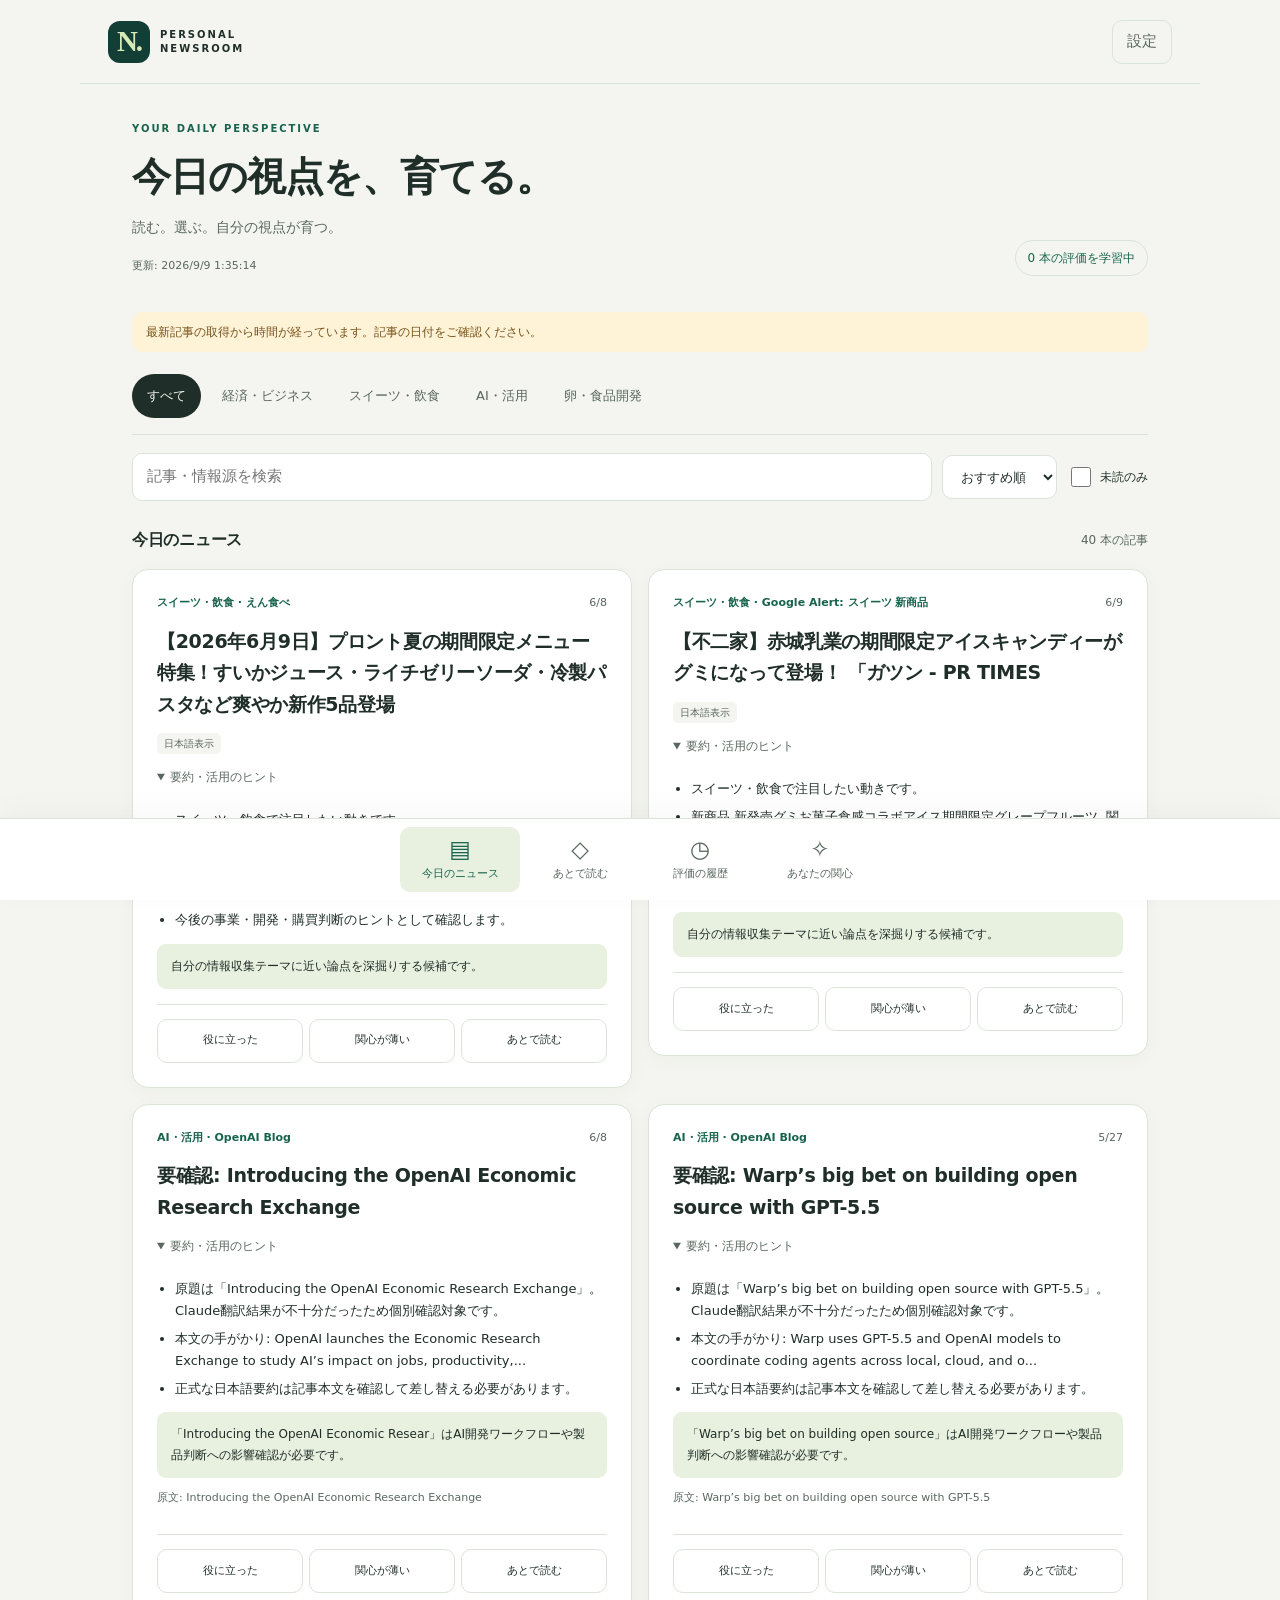
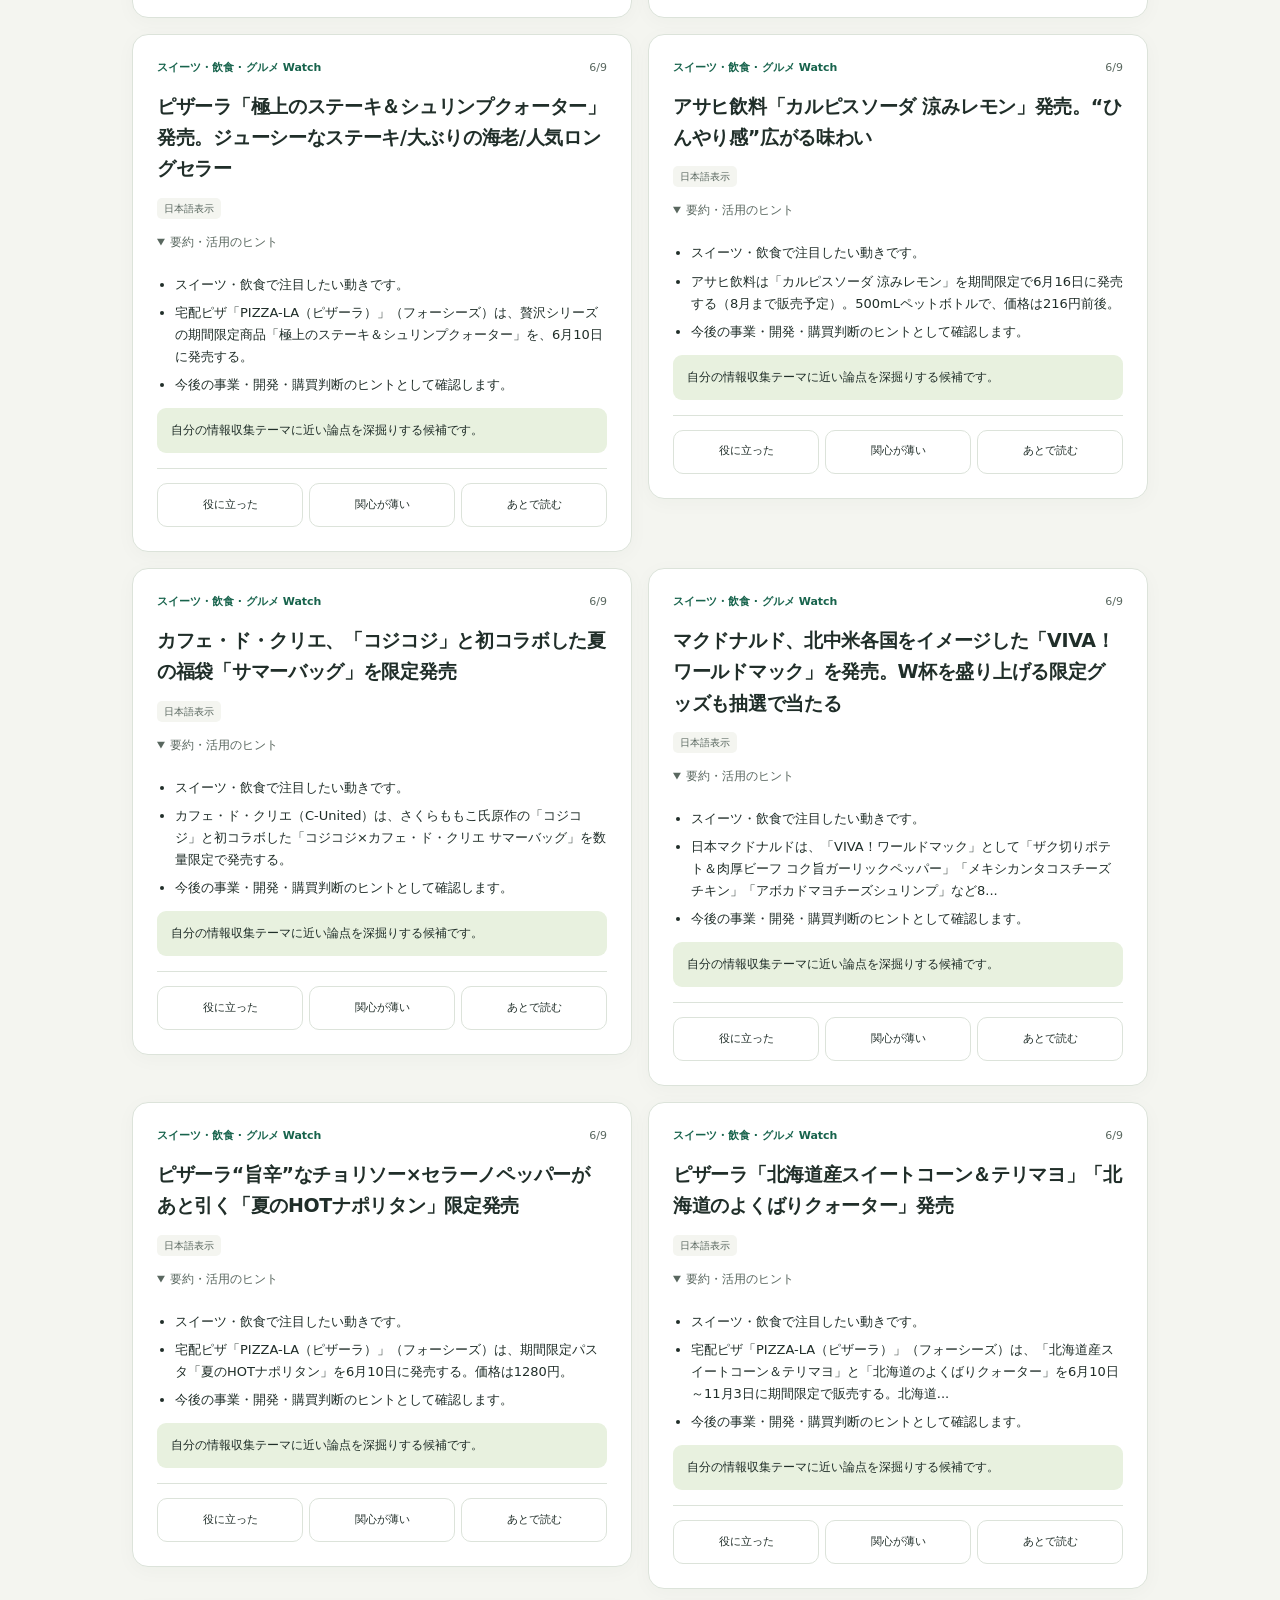
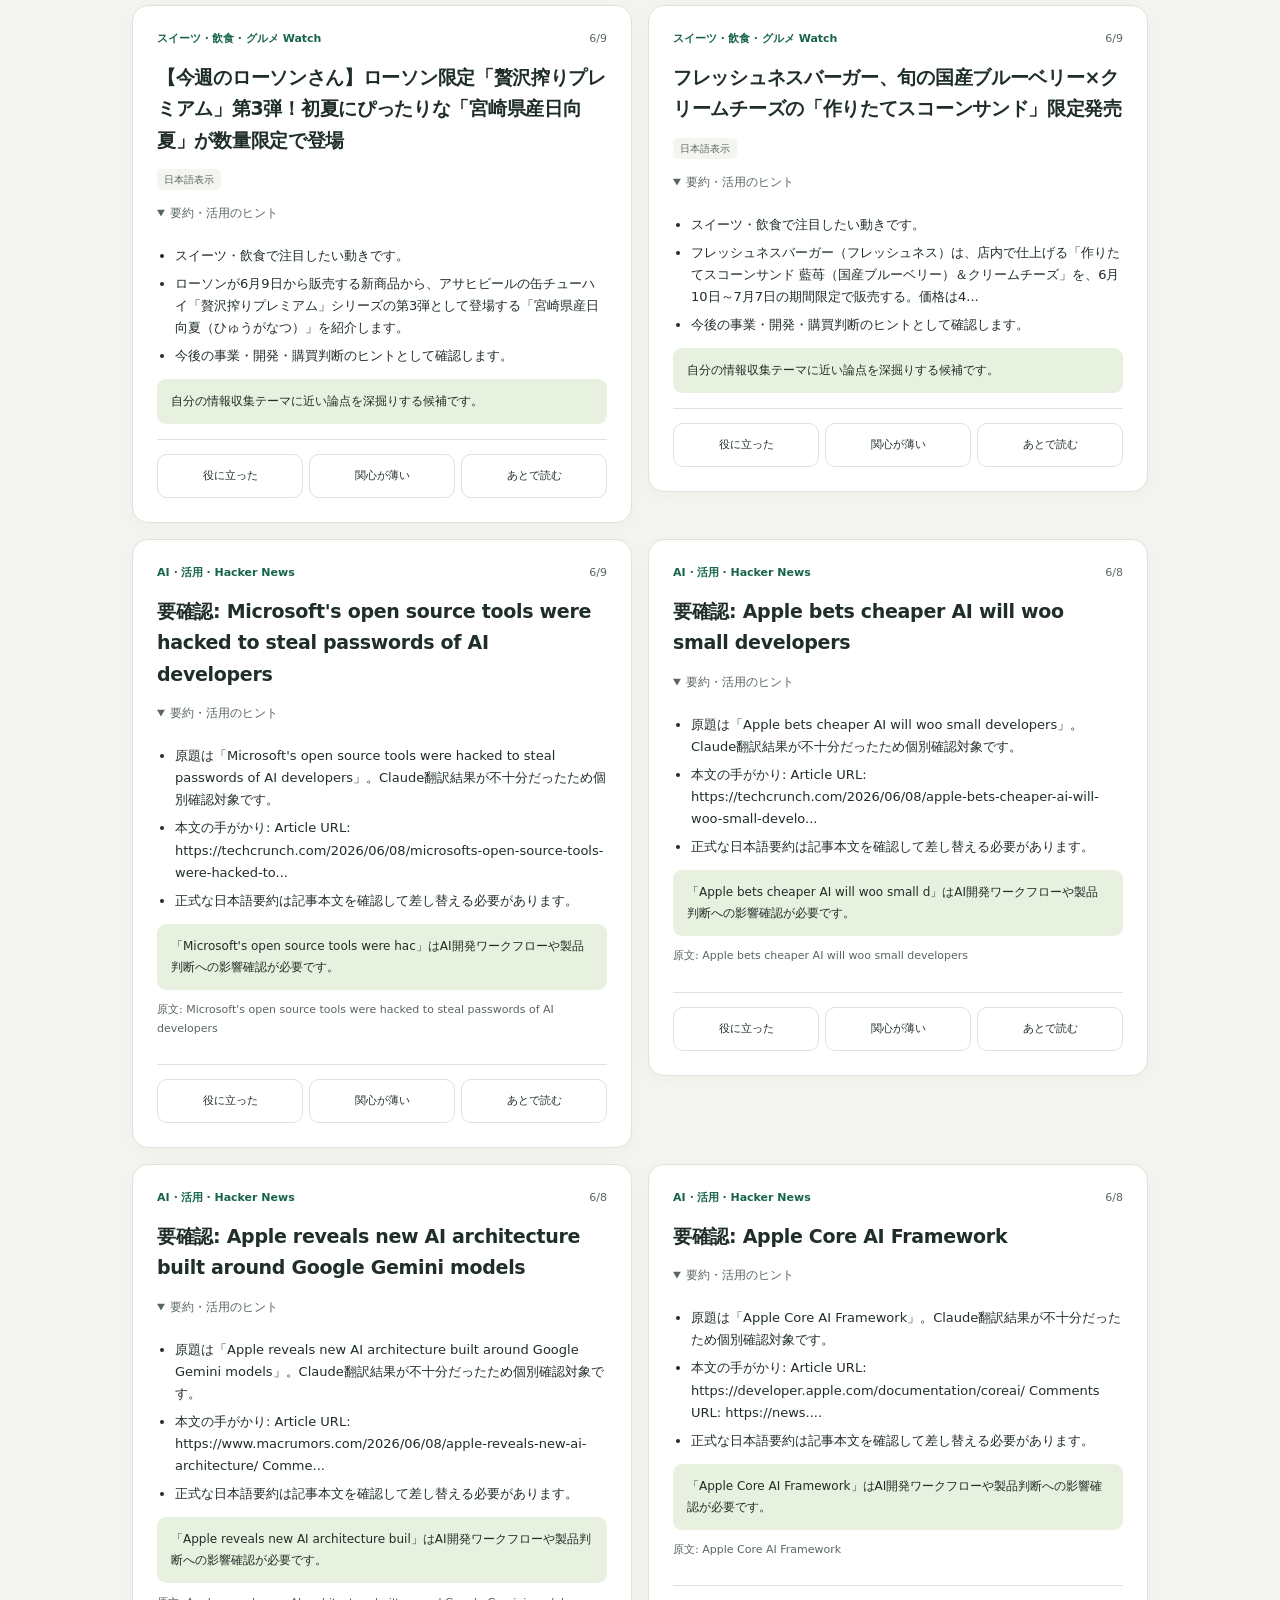
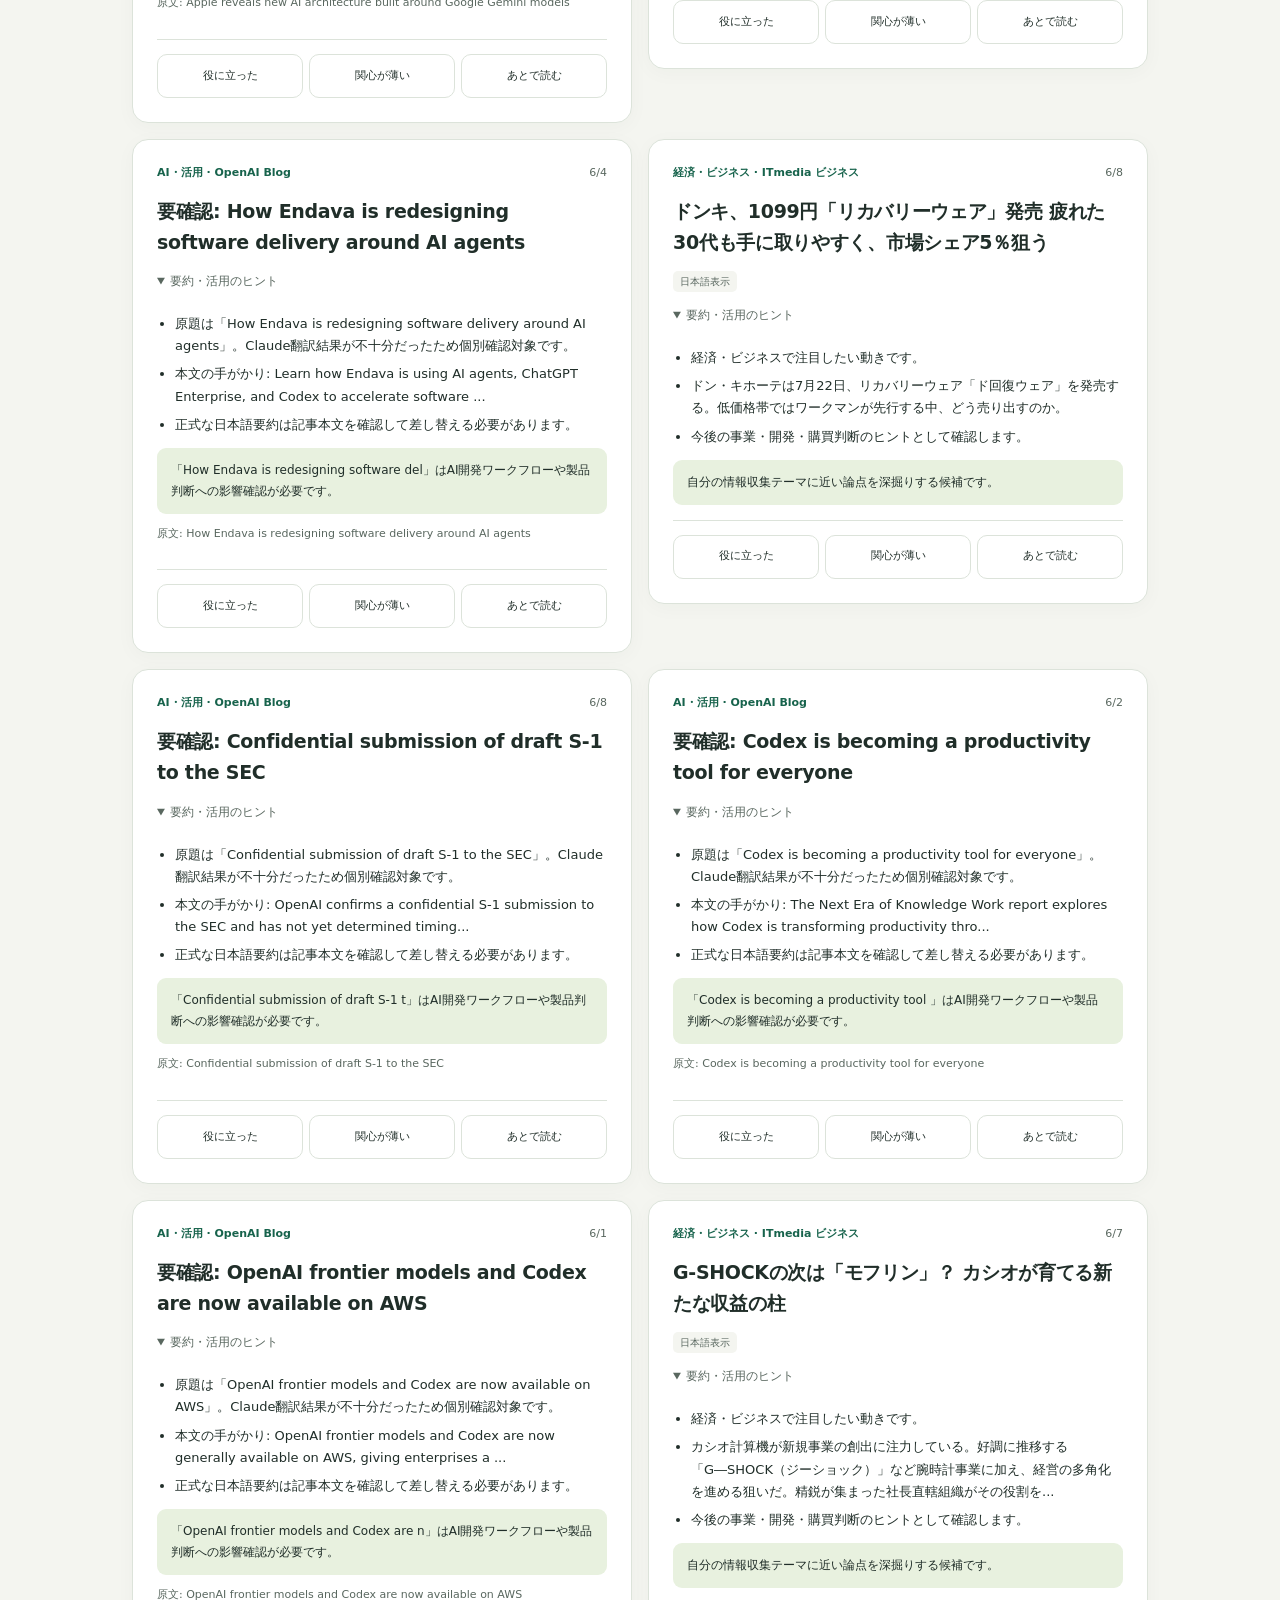
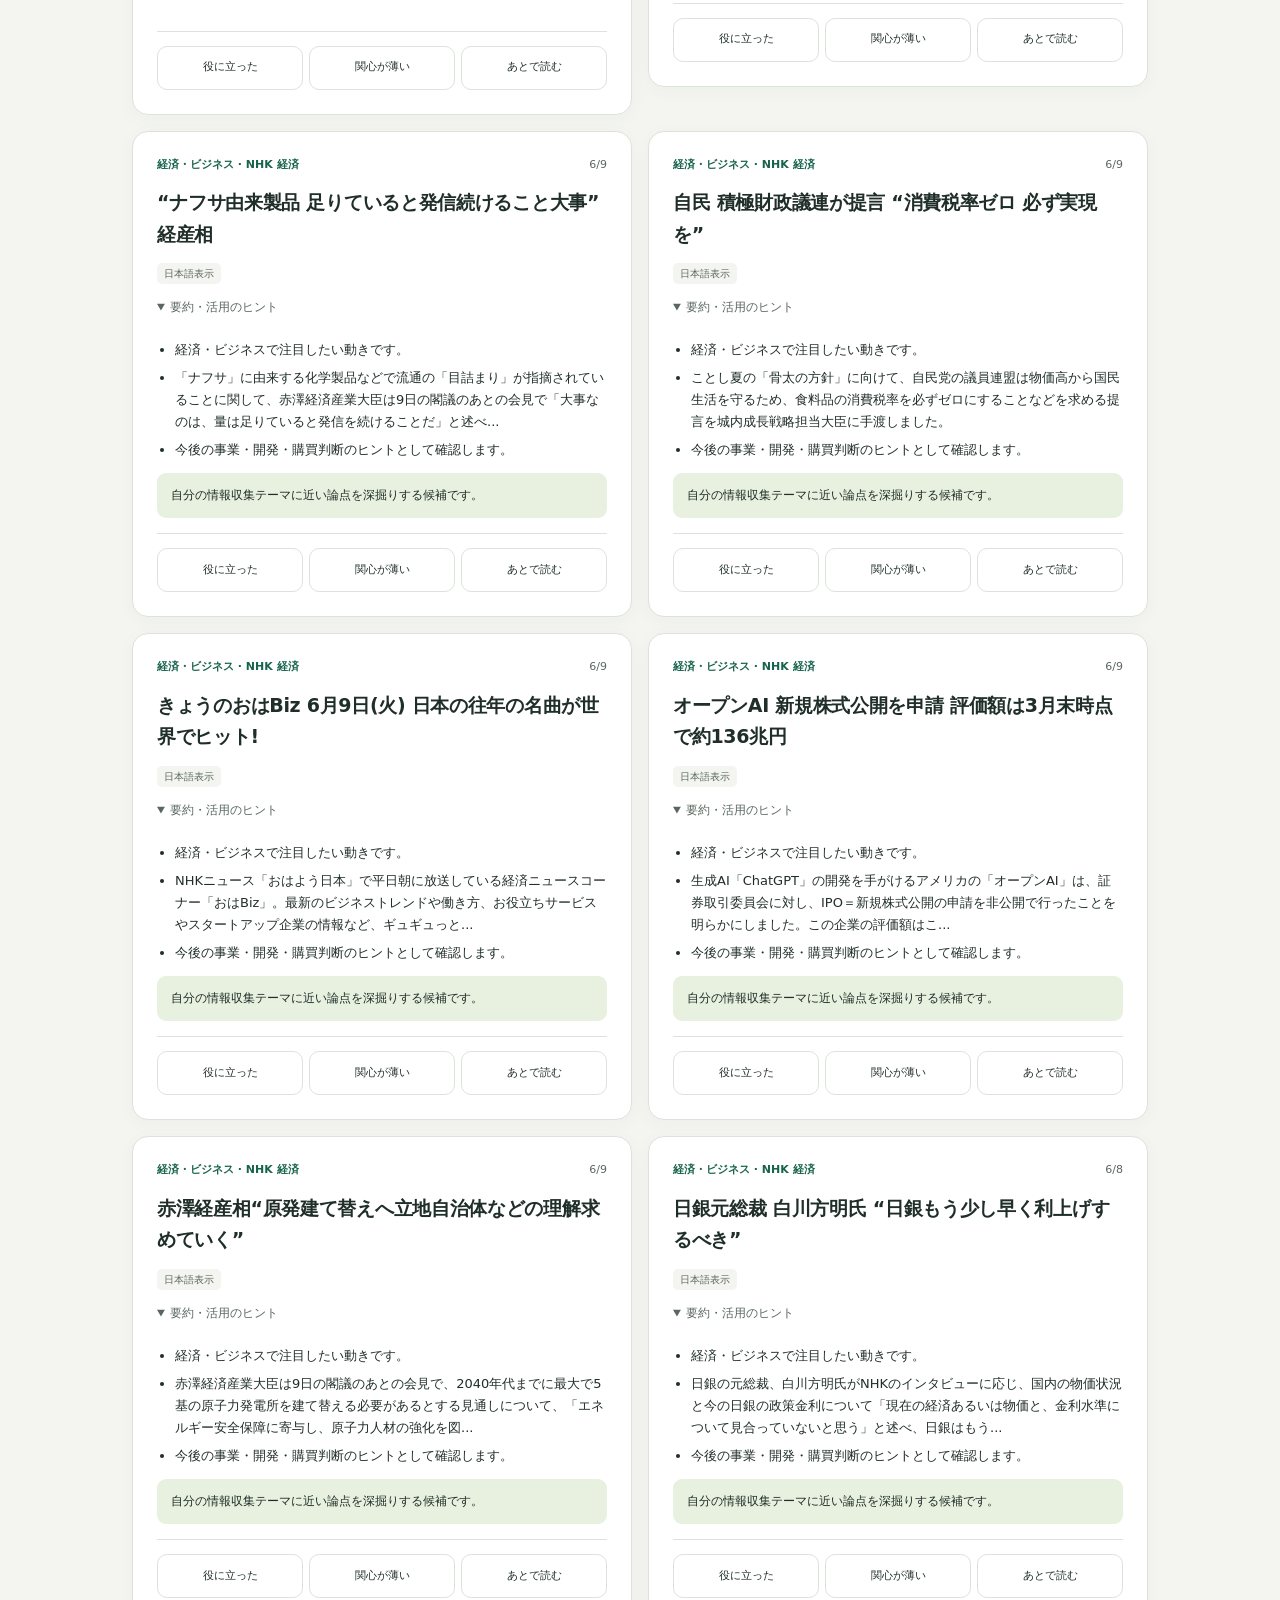
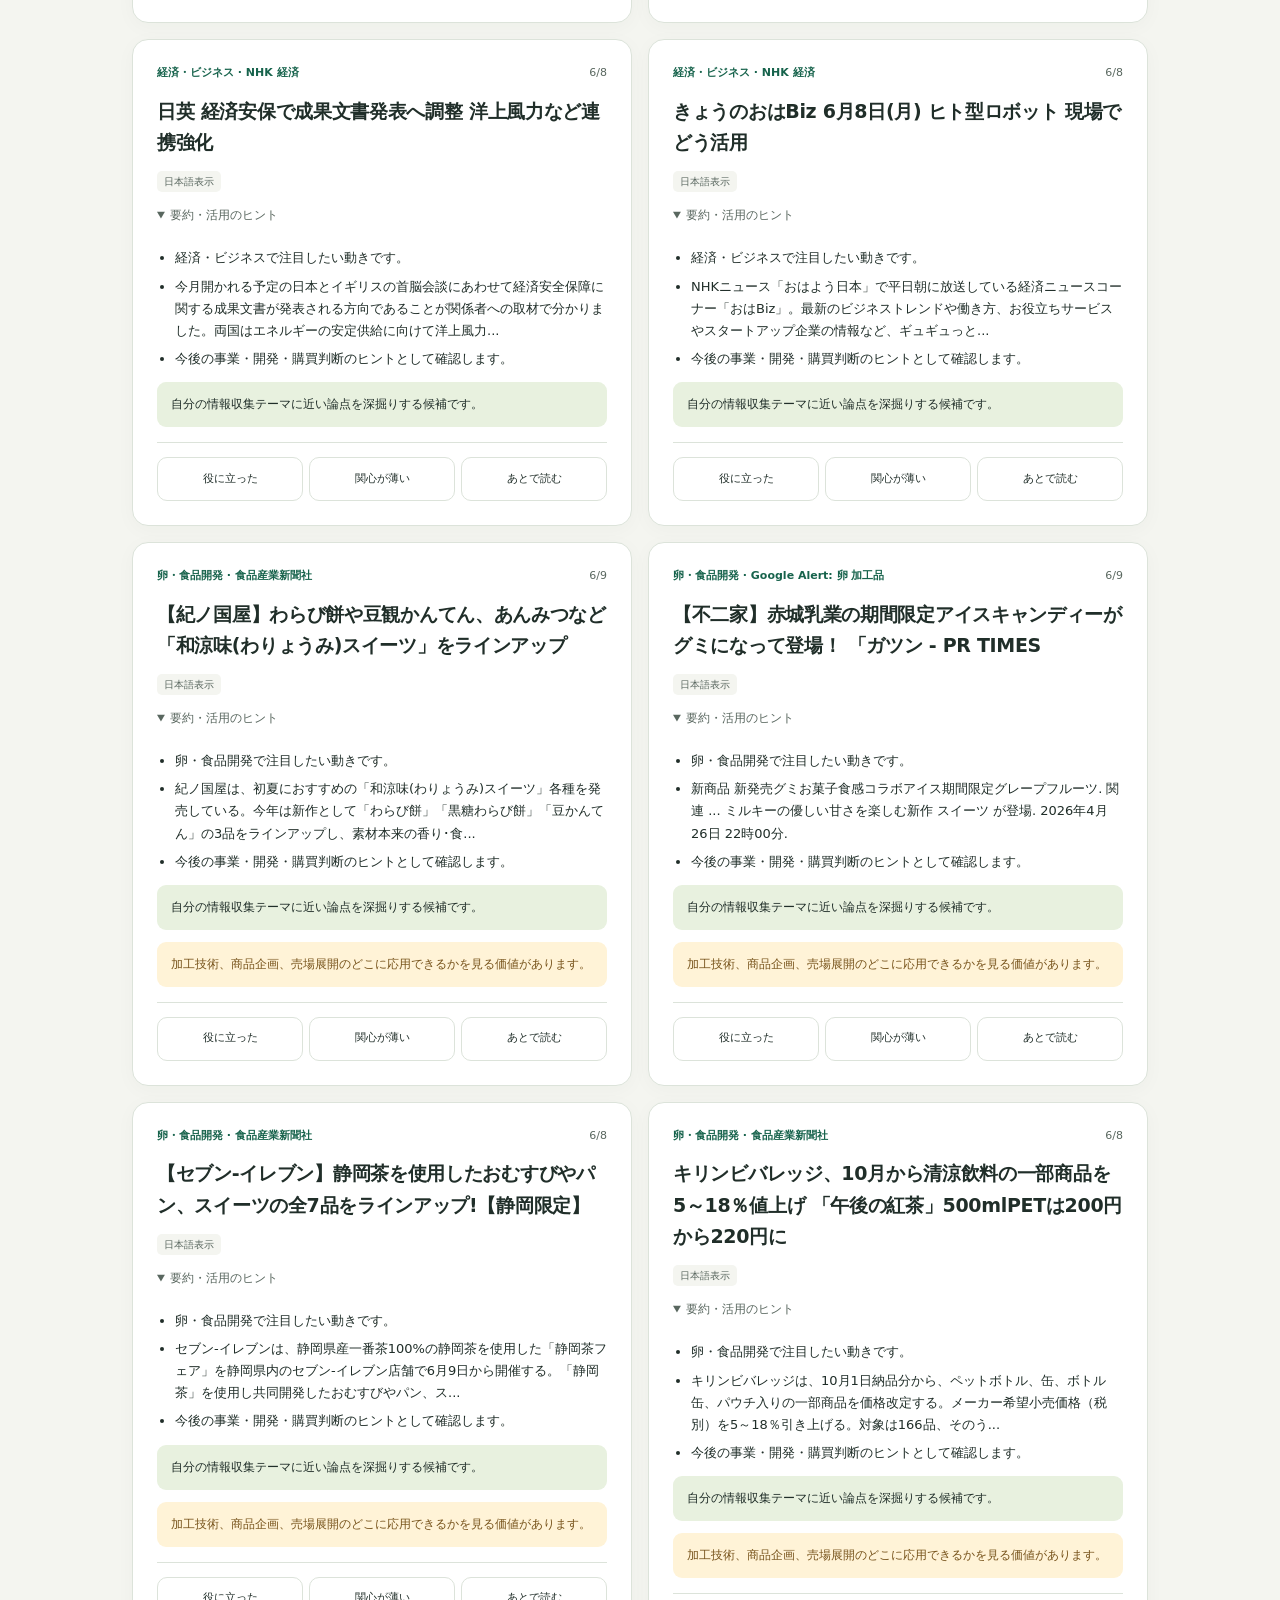
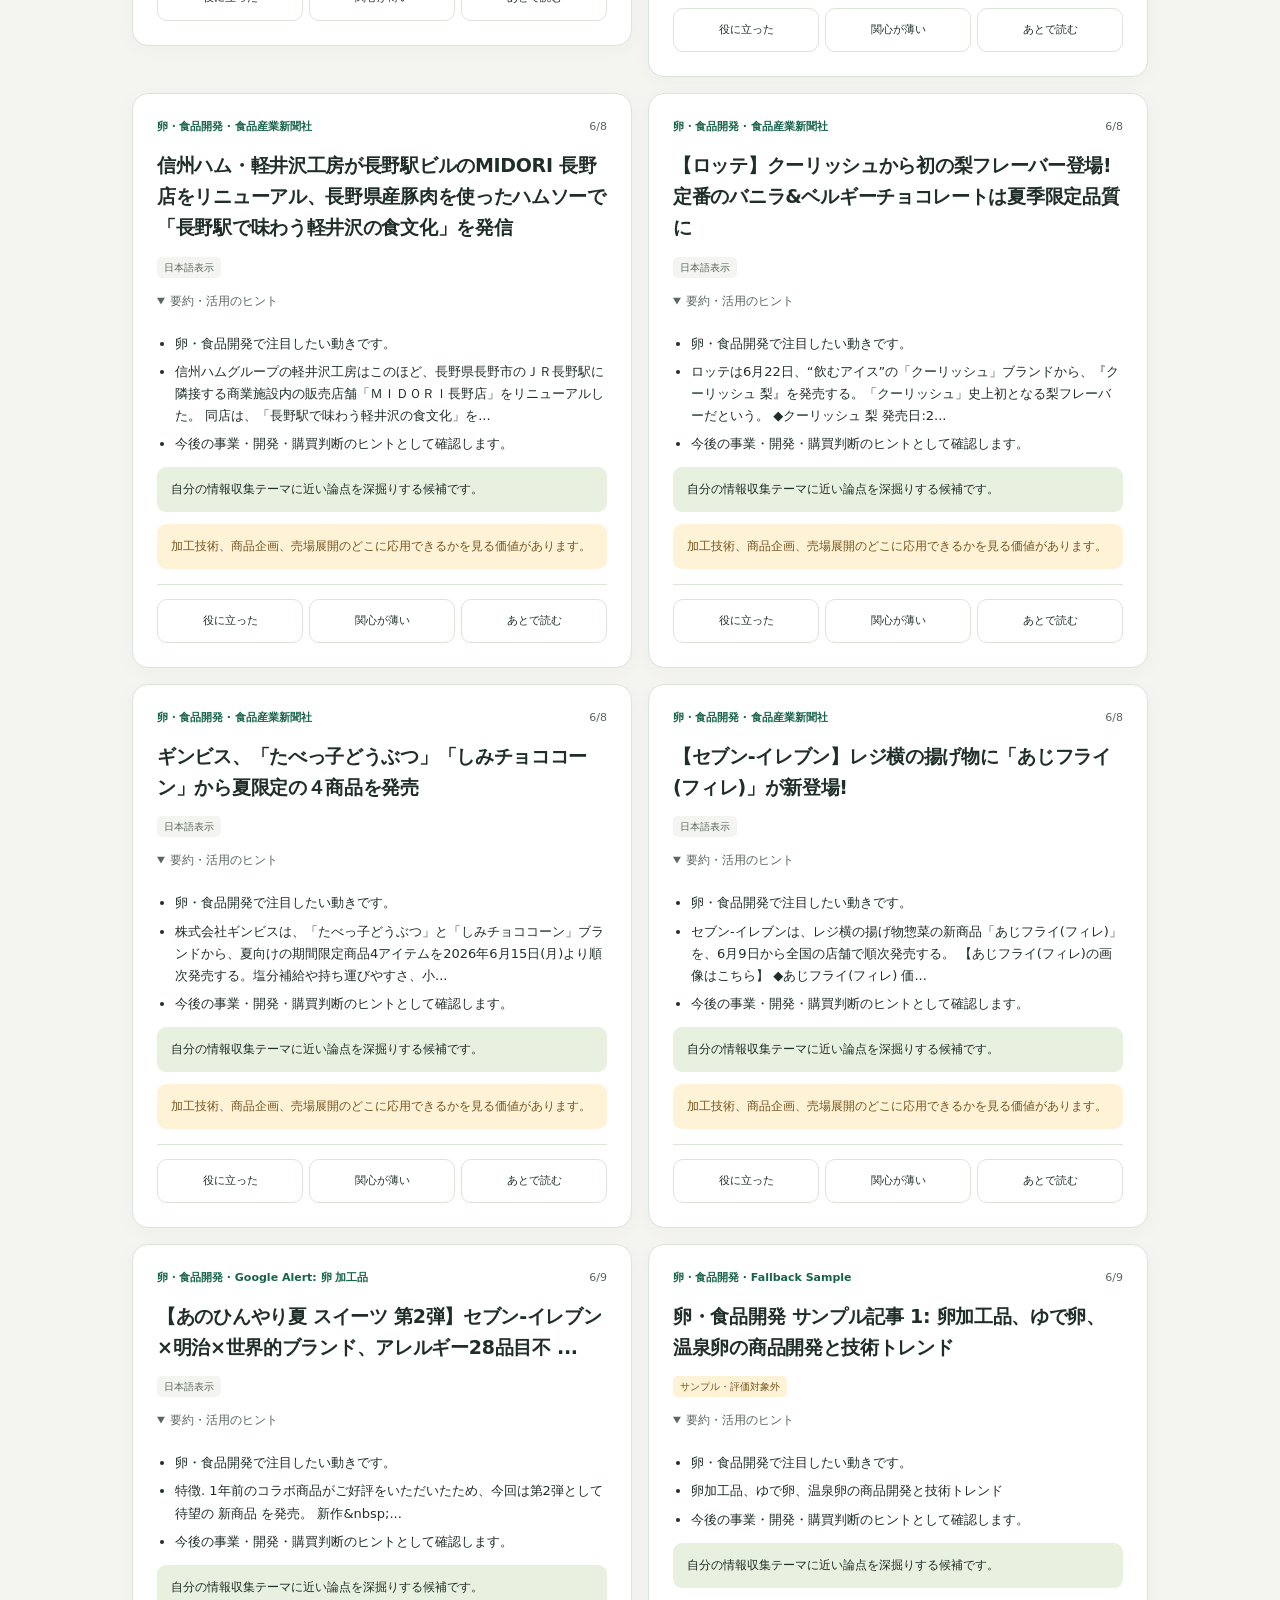
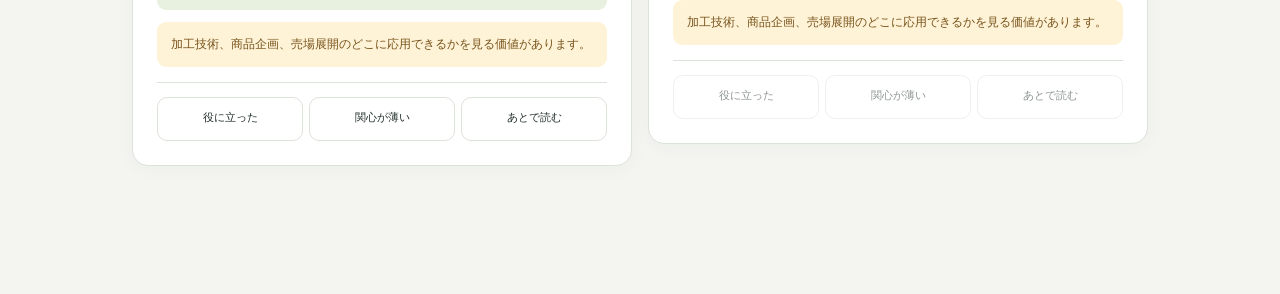
==== commit a5a563f6: "4/4: PWA・復元可能なRSS学習と公開前検証を仕上げる" ====
--- a/public/index.html
+++ b/public/index.html
@@ -6,6 +6,7 @@
   <title data-i18n="app.title">Personal-Newsroom</title>
   <meta name="theme-color" content="#123e35">
   <meta name="description" content="ニュースを評価して、あなたの関心に育てるパーソナルニュースルーム。">
+  <link rel="apple-touch-icon" href="./icon-192.png">
   <link rel="manifest" href="./manifest.webmanifest">
   <link rel="icon" href="./icon.svg" type="image/svg+xml">
   <link rel="stylesheet" href="./style.css">
@@ -58,7 +59,7 @@
   </dialog>
   <noscript><p>記事の表示にはJavaScriptが必要です。ブラウザでJavaScriptを有効にしてください。</p></noscript>
 
-  <script id="newsData" type="application/json">{"generated_at": "2026-09-09T01:24:07+00:00", "vocabulary": {"business": ["経済", "戦略", "新規事業", "市場", "資本", "価格戦略", "business", "strategy", "market"], "food": ["スイーツ", "カフェ", "外食", "新商品", "限定", "期間限定", "コンビニ", "レストラン", "メニュー", "トレンド", "dessert", "restaurant", "bakery"], "ai_dev": ["活用事例", "導入事例", "ビジネス活用", "業務効率化", "使い方", "プロンプト", "ツール", "自動化", "ワークフロー", "話題", "SNS", "ChatGPT", "Claude", "Gemini", "生成AI", "AI", "LLM", "use case", "productivity", "workflow", "prompt", "agent"], "egg": ["卵", "たまご", "鶏卵", "ゆで卵", "温泉卵", "煮卵", "卵加工", "加工技術", "商品開発", "業務用", "食品工場", "製造", "品質", "egg", "boiled egg", "product development", "processing", "食品 商品開発", "共同開発", "コラボ", "開発背景", "開発秘話", "開発エピソード", "素材", "製法", "食感", "差別化", "ブランド戦略", "リニューアル", "監修", "冷凍食品", "チルド"]}, "categories": {"business": "経済・ビジネス", "food": "スイーツ・飲食", "ai_dev": "AI・開発", "egg": "卵・食品開発"}, "articles": [{"id": "ad3d0615fbe5a982", "title": "ドンキ、1099円「リカバリーウェア」発売 疲れた30代も手に取りやすく、市場シェア5％狙う", "original_title": "ドンキ、1099円「リカバリーウェア」発売 疲れた30代も手に取りやすく、市場シェア5％狙う", "display_title": "ドンキ、1099円「リカバリーウェア」発売 疲れた30代も手に取りやすく、市場シェア5％狙う", "translated_title": "ドンキ、1099円「リカバリーウェア」発売 疲れた30代も手に取りやすく、市場シェア5％狙う", "translated_summary": [], "fallback_title": "", "url": "https://www.itmedia.co.jp/business/articles/2606/09/news019.html", "source": "ITmedia ビジネス", "source_type": "rss", "source_region": "jp", "category": "business", "category_label": "経済・ビジネス", "published_at": "2026-06-08T20:30:00+00:00", "raw_summary": "ドン・キホーテは7月22日、リカバリーウェア「ド回復ウェア」を発売する。低価格帯ではワークマンが先行する中、どう売り出すのか。", "summary": ["経済・ビジネスで注目したい動きです。", "ドン・キホーテは7月22日、リカバリーウェア「ド回復ウェア」を発売する。低価格帯ではワークマンが先行する中、どう売り出すのか。", "今後の事業・開発・購買判断のヒントとして確認します。"], "impact": "自分の情報収集テーマに近い論点を深掘りする候補です。", "egg_insight": "", "score": 57.9, "category_relevance": 1.0}, {"id": "714121ce2dcd7193", "title": "G-SHOCKの次は「モフリン」？ カシオが育てる新たな収益の柱", "original_title": "G-SHOCKの次は「モフリン」？ カシオが育てる新たな収益の柱", "display_title": "G-SHOCKの次は「モフリン」？ カシオが育てる新たな収益の柱", "translated_title": "G-SHOCKの次は「モフリン」？ カシオが育てる新たな収益の柱", "translated_summary": [], "fallback_title": "", "url": "https://www.itmedia.co.jp/business/articles/2606/08/news071.html", "source": "ITmedia ビジネス", "source_type": "rss", "source_region": "jp", "category": "business", "category_label": "経済・ビジネス", "published_at": "2026-06-07T22:30:00+00:00", "raw_summary": "カシオ計算機が新規事業の創出に注力している。好調に推移する「G―SHOCK（ジーショック）」など腕時計事業に加え、経営の多角化を進める狙いだ。精鋭が集まった社長直轄組織がその役割を担い、挑戦の行方が注目される。", "summary": ["経済・ビジネスで注目したい動きです。", "カシオ計算機が新規事業の創出に注力している。好調に推移する「G―SHOCK（ジーショック）」など腕時計事業に加え、経営の多角化を進める狙いだ。精鋭が集まった社長直轄組織がその役割を...", "今後の事業・開発・購買判断のヒントとして確認します。"], "impact": "自分の情報収集テーマに近い論点を深掘りする候補です。", "egg_insight": "", "score": 54.0, "category_relevance": 1.0}, {"id": "d3494b9a0a518f91", "title": "“ナフサ由来製品 足りていると発信続けること大事” 経産相", "original_title": "“ナフサ由来製品 足りていると発信続けること大事” 経産相", "display_title": "“ナフサ由来製品 足りていると発信続けること大事” 経産相", "translated_title": "“ナフサ由来製品 足りていると発信続けること大事” 経産相", "translated_summary": [], "fallback_title": "", "url": "http://www3.nhk.or.jp/news/html/20260609/k10015145171000.html", "source": "NHK 経済", "source_type": "rss", "source_region": "jp", "category": "business", "category_label": "経済・ビジネス", "published_at": "2026-06-09T07:40:34+00:00", "raw_summary": "「ナフサ」に由来する化学製品などで流通の「目詰まり」が指摘されていることに関して、赤澤経済産業大臣は9日の閣議のあとの会見で「大事なのは、量は足りていると発信を続けることだ」と述べ、関係業界と連携しながら問題の解消に取り組む考えを示しました。", "summary": ["経済・ビジネスで注目したい動きです。", "「ナフサ」に由来する化学製品などで流通の「目詰まり」が指摘されていることに関して、赤澤経済産業大臣は9日の閣議のあとの会見で「大事なのは、量は足りていると発信を続けることだ」と述べ...", "今後の事業・開発・購買判断のヒントとして確認します。"], "impact": "自分の情報収集テーマに近い論点を深掘りする候補です。", "egg_insight": "", "score": 50.4, "category_relevance": 1.0}, {"id": "f92982482073f9a3", "title": "自民 積極財政議連が提言 “消費税率ゼロ 必ず実現を”", "original_title": "自民 積極財政議連が提言 “消費税率ゼロ 必ず実現を”", "display_title": "自民 積極財政議連が提言 “消費税率ゼロ 必ず実現を”", "translated_title": "自民 積極財政議連が提言 “消費税率ゼロ 必ず実現を”", "translated_summary": [], "fallback_title": "", "url": "http://www3.nhk.or.jp/news/html/20260609/k10015145071000.html", "source": "NHK 経済", "source_type": "rss", "source_region": "jp", "category": "business", "category_label": "経済・ビジネス", "published_at": "2026-06-09T06:02:49+00:00", "raw_summary": "ことし夏の「骨太の方針」に向けて、自民党の議員連盟は物価高から国民生活を守るため、食料品の消費税率を必ずゼロにすることなどを求める提言を城内成長戦略担当大臣に手渡しました。", "summary": ["経済・ビジネスで注目したい動きです。", "ことし夏の「骨太の方針」に向けて、自民党の議員連盟は物価高から国民生活を守るため、食料品の消費税率を必ずゼロにすることなどを求める提言を城内成長戦略担当大臣に手渡しました。", "今後の事業・開発・購買判断のヒントとして確認します。"], "impact": "自分の情報収集テーマに近い論点を深掘りする候補です。", "egg_insight": "", "score": 50.1, "category_relevance": 1.0}, {"id": "632186aa87f8d316", "title": "きょうのおはBiz 6月9日(火) 日本の往年の名曲が世界でヒット!", "original_title": "きょうのおはBiz 6月9日(火) 日本の往年の名曲が世界でヒット!", "display_title": "きょうのおはBiz 6月9日(火) 日本の往年の名曲が世界でヒット!", "translated_title": "きょうのおはBiz 6月9日(火) 日本の往年の名曲が世界でヒット!", "translated_summary": [], "fallback_title": "", "url": "http://www3.nhk.or.jp/news/html/20260609/k10015144821000.html", "source": "NHK 経済", "source_type": "rss", "source_region": "jp", "category": "business", "category_label": "経済・ビジネス", "published_at": "2026-06-09T03:35:57+00:00", "raw_summary": "NHKニュース「おはよう日本」で平日朝に放送している経済ニュースコーナー「おはBiz」。最新のビジネストレンドや働き方、お役立ちサービスやスタートアップ企業の情報など、ギュギュっとコンパクトにお届けします。", "summary": ["経済・ビジネスで注目したい動きです。", "NHKニュース「おはよう日本」で平日朝に放送している経済ニュースコーナー「おはBiz」。最新のビジネストレンドや働き方、お役立ちサービスやスタートアップ企業の情報など、ギュギュっと...", "今後の事業・開発・購買判断のヒントとして確認します。"], "impact": "自分の情報収集テーマに近い論点を深掘りする候補です。", "egg_insight": "", "score": 49.5, "category_relevance": 1.0}, {"id": "1543ea8a5dc9842a", "title": "オープンAI 新規株式公開を申請 評価額は3月末時点で約136兆円", "original_title": "オープンAI 新規株式公開を申請 評価額は3月末時点で約136兆円", "display_title": "オープンAI 新規株式公開を申請 評価額は3月末時点で約136兆円", "translated_title": "オープンAI 新規株式公開を申請 評価額は3月末時点で約136兆円", "translated_summary": [], "fallback_title": "", "url": "http://www3.nhk.or.jp/news/html/20260609/k10015144701000.html", "source": "NHK 経済", "source_type": "rss", "source_region": "jp", "category": "business", "category_label": "経済・ビジネス", "published_at": "2026-06-09T02:51:45+00:00", "raw_summary": "生成AI「ChatGPT」の開発を手がけるアメリカの「オープンAI」は、証券取引委員会に対し、IPO＝新規株式公開の申請を非公開で行ったことを明らかにしました。この企業の評価額はことし3月末時点でおよそ136兆円に達したとされ、生成AIの急速な普及をけん引した注目企業の上場に市場の関心が高まっています。", "summary": ["経済・ビジネスで注目したい動きです。", "生成AI「ChatGPT」の開発を手がけるアメリカの「オープンAI」は、証券取引委員会に対し、IPO＝新規株式公開の申請を非公開で行ったことを明らかにしました。この企業の評価額はこ...", "今後の事業・開発・購買判断のヒントとして確認します。"], "impact": "自分の情報収集テーマに近い論点を深掘りする候補です。", "egg_insight": "", "score": 49.4, "category_relevance": 1.0}, {"id": "7cf4b5f5f32fc08f", "title": "赤澤経産相“原発建て替えへ立地自治体などの理解求めていく”", "original_title": "赤澤経産相“原発建て替えへ立地自治体などの理解求めていく”", "display_title": "赤澤経産相“原発建て替えへ立地自治体などの理解求めていく”", "translated_title": "赤澤経産相“原発建て替えへ立地自治体などの理解求めていく”", "translated_summary": [], "fallback_title": "", "url": "http://www3.nhk.or.jp/news/html/20260609/k10015144861000.html", "source": "NHK 経済", "source_type": "rss", "source_region": "jp", "category": "business", "category_label": "経済・ビジネス", "published_at": "2026-06-09T02:27:57+00:00", "raw_summary": "赤澤経済産業大臣は9日の閣議のあとの会見で、2040年代までに最大で5基の原子力発電所を建て替える必要があるとする見通しについて、「エネルギー安全保障に寄与し、原子力人材の強化を図るために重要だ」と述べ、国が前面に立って立地する自治体などの理解を求めていく考えを示しました。", "summary": ["経済・ビジネスで注目したい動きです。", "赤澤経済産業大臣は9日の閣議のあとの会見で、2040年代までに最大で5基の原子力発電所を建て替える必要があるとする見通しについて、「エネルギー安全保障に寄与し、原子力人材の強化を図...", "今後の事業・開発・購買判断のヒントとして確認します。"], "impact": "自分の情報収集テーマに近い論点を深掘りする候補です。", "egg_insight": "", "score": 49.3, "category_relevance": 1.0}, {"id": "e02c99f1e7d69f6a", "title": "日銀元総裁 白川方明氏 “日銀もう少し早く利上げするべき”", "original_title": "日銀元総裁 白川方明氏 “日銀もう少し早く利上げするべき”", "display_title": "日銀元総裁 白川方明氏 “日銀もう少し早く利上げするべき”", "translated_title": "日銀元総裁 白川方明氏 “日銀もう少し早く利上げするべき”", "translated_summary": [], "fallback_title": "", "url": "http://www3.nhk.or.jp/news/html/20260609/k10015144491000.html", "source": "NHK 経済", "source_type": "rss", "source_region": "jp", "category": "business", "category_label": "経済・ビジネス", "published_at": "2026-06-08T20:39:41+00:00", "raw_summary": "日銀の元総裁、白川方明氏がNHKのインタビューに応じ、国内の物価状況と今の日銀の政策金利について「現在の経済あるいは物価と、金利水準について見合っていないと思う」と述べ、日銀はもう少し早く利上げすべきだったという認識を示しました。", "summary": ["経済・ビジネスで注目したい動きです。", "日銀の元総裁、白川方明氏がNHKのインタビューに応じ、国内の物価状況と今の日銀の政策金利について「現在の経済あるいは物価と、金利水準について見合っていないと思う」と述べ、日銀はもう...", "今後の事業・開発・購買判断のヒントとして確認します。"], "impact": "自分の情報収集テーマに近い論点を深掘りする候補です。", "egg_insight": "", "score": 48.1, "category_relevance": 1.0}, {"id": "2e1d0953e70ba550", "title": "日英 経済安保で成果文書発表へ調整 洋上風力など連携強化", "original_title": "日英 経済安保で成果文書発表へ調整 洋上風力など連携強化", "display_title": "日英 経済安保で成果文書発表へ調整 洋上風力など連携強化", "translated_title": "日英 経済安保で成果文書発表へ調整 洋上風力など連携強化", "translated_summary": [], "fallback_title": "", "url": "http://www3.nhk.or.jp/news/html/20260609/k10015144611000.html", "source": "NHK 経済", "source_type": "rss", "source_region": "jp", "category": "business", "category_label": "経済・ビジネス", "published_at": "2026-06-08T20:16:03+00:00", "raw_summary": "今月開かれる予定の日本とイギリスの首脳会談にあわせて経済安全保障に関する成果文書が発表される方向であることが関係者への取材で分かりました。両国はエネルギーの安定供給に向けて洋上風力発電や次世代型の原子炉など幅広い分野での連携を確認する方針です。", "summary": ["経済・ビジネスで注目したい動きです。", "今月開かれる予定の日本とイギリスの首脳会談にあわせて経済安全保障に関する成果文書が発表される方向であることが関係者への取材で分かりました。両国はエネルギーの安定供給に向けて洋上風力...", "今後の事業・開発・購買判断のヒントとして確認します。"], "impact": "自分の情報収集テーマに近い論点を深掘りする候補です。", "egg_insight": "", "score": 48.0, "category_relevance": 1.0}, {"id": "332c495972b75f1c", "title": "きょうのおはBiz 6月8日(月) ヒト型ロボット 現場でどう活用", "original_title": "きょうのおはBiz 6月8日(月) ヒト型ロボット 現場でどう活用", "display_title": "きょうのおはBiz 6月8日(月) ヒト型ロボット 現場でどう活用", "translated_title": "きょうのおはBiz 6月8日(月) ヒト型ロボット 現場でどう活用", "translated_summary": [], "fallback_title": "", "url": "http://www3.nhk.or.jp/news/html/20260608/k10015143941000.html", "source": "NHK 経済", "source_type": "rss", "source_region": "jp", "category": "business", "category_label": "経済・ビジネス", "published_at": "2026-06-08T05:40:36+00:00", "raw_summary": "NHKニュース「おはよう日本」で平日朝に放送している経済ニュースコーナー「おはBiz」。最新のビジネストレンドや働き方、お役立ちサービスやスタートアップ企業の情報など、ギュギュっとコンパクトにお届けします。", "summary": ["経済・ビジネスで注目したい動きです。", "NHKニュース「おはよう日本」で平日朝に放送している経済ニュースコーナー「おはBiz」。最新のビジネストレンドや働き方、お役立ちサービスやスタートアップ企業の情報など、ギュギュっと...", "今後の事業・開発・購買判断のヒントとして確認します。"], "impact": "自分の情報収集テーマに近い論点を深掘りする候補です。", "egg_insight": "", "score": 45.3, "category_relevance": 1.0}, {"id": "f17835f0bc32b201", "title": "【2026年6月9日】プロント夏の期間限定メニュー特集！すいかジュース・ライチゼリーソーダ・冷製パスタなど爽やか新作5品登場", "original_title": "【2026年6月9日】プロント夏の期間限定メニュー特集！すいかジュース・ライチゼリーソーダ・冷製パスタなど爽やか新作5品登場", "display_title": "【2026年6月9日】プロント夏の期間限定メニュー特集！すいかジュース・ライチゼリーソーダ・冷製パスタなど爽やか新作5品登場", "translated_title": "【2026年6月9日】プロント夏の期間限定メニュー特集！すいかジュース・ライチゼリーソーダ・冷製パスタなど爽やか新作5品登場", "translated_summary": [], "fallback_title": "", "url": "https://entabe.jp/60455/2026-jun-pronto-summer-limited-drinks-pasta", "source": "えん食べ", "source_type": "rss", "source_region": "jp", "category": "food", "category_label": "スイーツ・飲食", "published_at": "2026-06-08T11:30:00+00:00", "raw_summary": "カフェ「プロント」が2026年6月9日より夏の期間限定メニューを開始します。定番人気のすいかジュースに加え、SNS映えするゼリーソーダや冷製パスタ2種など爽やかな全5品が9月まで楽しめます。", "summary": ["スイーツ・飲食で注目したい動きです。", "カフェ「プロント」が2026年6月9日より夏の期間限定メニューを開始します。定番人気のすいかジュースに加え、SNS映えするゼリーソーダや冷製パスタ2種など爽やかな全5品が9月まで楽...", "今後の事業・開発・購買判断のヒントとして確認します。"], "impact": "自分の情報収集テーマに近い論点を深掘りする候補です。", "egg_insight": "", "score": 81.0, "category_relevance": 1.0}, {"id": "076701f792c4c03b", "title": "【不二家】赤城乳業の期間限定アイスキャンディーがグミになって登場！ 「ガツン - PR TIMES", "original_title": "【不二家】赤城乳業の期間限定アイスキャンディーがグミになって登場！ 「ガツン - PR TIMES", "display_title": "【不二家】赤城乳業の期間限定アイスキャンディーがグミになって登場！ 「ガツン - PR TIMES", "translated_title": "【不二家】赤城乳業の期間限定アイスキャンディーがグミになって登場！ 「ガツン - PR TIMES", "translated_summary": [], "fallback_title": "", "url": "https://www.google.com/url?rct=j&sa=t&url=https://prtimes.jp/main/html/rd/p/000000435.000097396.html&ct=ga&cd=CAIyGjI0MzJiMzA1ZDYxOWJiOTc6Y29tOmphOlVT&usg=AOvVaw3C9T5YvIOIOJkVYr6E2iO2", "source": "Google Alert: スイーツ 新商品", "source_type": "google_alert", "source_region": "jp", "category": "food", "category_label": "スイーツ・飲食", "published_at": "2026-06-09T08:25:10.229506+00:00", "raw_summary": "新商品 新発売グミお菓子食感コラボアイス期間限定グレープフルーツ. 関連 ... ミルキーの優しい甘さを楽しむ新作 スイーツ が登場. 2026年4月26日 22時00分.", "summary": ["スイーツ・飲食で注目したい動きです。", "新商品 新発売グミお菓子食感コラボアイス期間限定グレープフルーツ. 関連 ... ミルキーの優しい甘さを楽しむ新作 スイーツ が登場. 2026年4月26日 22時00分.", "今後の事業・開発・購買判断のヒントとして確認します。"], "impact": "自分の情報収集テーマに近い論点を深掘りする候補です。", "egg_insight": "", "score": 75.4, "category_relevance": 1.0}, {"id": "47f68a1efa8fab89", "title": "マクドナルド、北中米各国をイメージした「VIVA！ワールドマック」を発売。W杯を盛り上げる限定グッズも抽選で当たる", "original_title": "マクドナルド、北中米各国をイメージした「VIVA！ワールドマック」を発売。W杯を盛り上げる限定グッズも抽選で当たる", "display_title": "マクドナルド、北中米各国をイメージした「VIVA！ワールドマック」を発売。W杯を盛り上げる限定グッズも抽選で当たる", "translated_title": "マクドナルド、北中米各国をイメージした「VIVA！ワールドマック」を発売。W杯を盛り上げる限定グッズも抽選で当たる", "translated_summary": [], "fallback_title": "", "url": "https://gourmet.watch.impress.co.jp/docs/news/2115665.html", "source": "グルメ Watch", "source_type": "rss", "source_region": "jp", "category": "food", "category_label": "スイーツ・飲食", "published_at": "2026-06-09T08:25:09.511174+00:00", "raw_summary": "日本マクドナルドは、「VIVA！ワールドマック」として「ザク切りポテト＆肉厚ビーフ コク旨ガーリックペッパー」「メキシカンタコスチーズチキン」「アボカドマヨチーズシュリンプ」など8商品を6月17日に期間限定で販売を開始する。", "summary": ["スイーツ・飲食で注目したい動きです。", "日本マクドナルドは、「VIVA！ワールドマック」として「ザク切りポテト＆肉厚ビーフ コク旨ガーリックペッパー」「メキシカンタコスチーズチキン」「アボカドマヨチーズシュリンプ」など8...", "今後の事業・開発・購買判断のヒントとして確認します。"], "impact": "自分の情報収集テーマに近い論点を深掘りする候補です。", "egg_insight": "", "score": 65.9, "category_relevance": 1.0}, {"id": "5d070321b0b76c50", "title": "ピザーラ「北海道産スイートコーン＆テリマヨ」「北海道のよくばりクォーター」発売", "original_title": "ピザーラ「北海道産スイートコーン＆テリマヨ」「北海道のよくばりクォーター」発売", "display_title": "ピザーラ「北海道産スイートコーン＆テリマヨ」「北海道のよくばりクォーター」発売", "translated_title": "ピザーラ「北海道産スイートコーン＆テリマヨ」「北海道のよくばりクォーター」発売", "translated_summary": [], "fallback_title": "", "url": "https://gourmet.watch.impress.co.jp/docs/news/2115229.html", "source": "グルメ Watch", "source_type": "rss", "source_region": "jp", "category": "food", "category_label": "スイーツ・飲食", "published_at": "2026-06-09T08:25:09.511174+00:00", "raw_summary": "宅配ピザ「PIZZA-LA（ピザーラ）」（フォーシーズ）は、「北海道産スイートコーン＆テリマヨ」と「北海道のよくばりクォーター」を6月10日～11月3日に期間限定で販売する。北海道産スイートコーンの甘みを主役にした、夏にぴったりの2品。", "summary": ["スイーツ・飲食で注目したい動きです。", "宅配ピザ「PIZZA-LA（ピザーラ）」（フォーシーズ）は、「北海道産スイートコーン＆テリマヨ」と「北海道のよくばりクォーター」を6月10日～11月3日に期間限定で販売する。北海道...", "今後の事業・開発・購買判断のヒントとして確認します。"], "impact": "自分の情報収集テーマに近い論点を深掘りする候補です。", "egg_insight": "", "score": 65.9, "category_relevance": 1.0}, {"id": "2d38e8afe1d36250", "title": "カフェ・ド・クリエ、「コジコジ」と初コラボした夏の福袋「サマーバッグ」を限定発売", "original_title": "カフェ・ド・クリエ、「コジコジ」と初コラボした夏の福袋「サマーバッグ」を限定発売", "display_title": "カフェ・ド・クリエ、「コジコジ」と初コラボした夏の福袋「サマーバッグ」を限定発売", "translated_title": "カフェ・ド・クリエ、「コジコジ」と初コラボした夏の福袋「サマーバッグ」を限定発売", "translated_summary": [], "fallback_title": "", "url": "https://gourmet.watch.impress.co.jp/docs/news/fukubukuro/2115541.html", "source": "グルメ Watch", "source_type": "rss", "source_region": "jp", "category": "food", "category_label": "スイーツ・飲食", "published_at": "2026-06-09T08:25:09.511174+00:00", "raw_summary": "カフェ・ド・クリエ（C-United）は、さくらももこ氏原作の「コジコジ」と初コラボした「コジコジ×カフェ・ド・クリエ サマーバッグ」を数量限定で発売する。", "summary": ["スイーツ・飲食で注目したい動きです。", "カフェ・ド・クリエ（C-United）は、さくらももこ氏原作の「コジコジ」と初コラボした「コジコジ×カフェ・ド・クリエ サマーバッグ」を数量限定で発売する。", "今後の事業・開発・購買判断のヒントとして確認します。"], "impact": "自分の情報収集テーマに近い論点を深掘りする候補です。", "egg_insight": "", "score": 65.9, "category_relevance": 1.0}, {"id": "48312e02e9cb76d4", "title": "ピザーラ“旨辛”なチョリソー×セラーノペッパーがあと引く「夏のHOTナポリタン」限定発売", "original_title": "ピザーラ“旨辛”なチョリソー×セラーノペッパーがあと引く「夏のHOTナポリタン」限定発売", "display_title": "ピザーラ“旨辛”なチョリソー×セラーノペッパーがあと引く「夏のHOTナポリタン」限定発売", "translated_title": "ピザーラ“旨辛”なチョリソー×セラーノペッパーがあと引く「夏のHOTナポリタン」限定発売", "translated_summary": [], "fallback_title": "", "url": "https://gourmet.watch.impress.co.jp/docs/news/2115004.html", "source": "グルメ Watch", "source_type": "rss", "source_region": "jp", "category": "food", "category_label": "スイーツ・飲食", "published_at": "2026-06-09T08:25:09.513179+00:00", "raw_summary": "宅配ピザ「PIZZA-LA（ピザーラ）」（フォーシーズ）は、期間限定パスタ「夏のHOTナポリタン」を6月10日に発売する。価格は1280円。", "summary": ["スイーツ・飲食で注目したい動きです。", "宅配ピザ「PIZZA-LA（ピザーラ）」（フォーシーズ）は、期間限定パスタ「夏のHOTナポリタン」を6月10日に発売する。価格は1280円。", "今後の事業・開発・購買判断のヒントとして確認します。"], "impact": "自分の情報収集テーマに近い論点を深掘りする候補です。", "egg_insight": "", "score": 65.9, "category_relevance": 1.0}, {"id": "6577d82ae15c83c8", "title": "【今週のローソンさん】ローソン限定「贅沢搾りプレミアム」第3弾！初夏にぴったりな「宮崎県産日向夏」が数量限定で登場", "original_title": "【今週のローソンさん】ローソン限定「贅沢搾りプレミアム」第3弾！初夏にぴったりな「宮崎県産日向夏」が数量限定で登場", "display_title": "【今週のローソンさん】ローソン限定「贅沢搾りプレミアム」第3弾！初夏にぴったりな「宮崎県産日向夏」が数量限定で登場", "translated_title": "【今週のローソンさん】ローソン限定「贅沢搾りプレミアム」第3弾！初夏にぴったりな「宮崎県産日向夏」が数量限定で登場", "translated_summary": [], "fallback_title": "", "url": "https://gourmet.watch.impress.co.jp/docs/news/2115465.html", "source": "グルメ Watch", "source_type": "rss", "source_region": "jp", "category": "food", "category_label": "スイーツ・飲食", "published_at": "2026-06-09T08:25:09.513179+00:00", "raw_summary": "ローソンが6月9日から販売する新商品から、アサヒビールの缶チューハイ「贅沢搾りプレミアム」シリーズの第3弾として登場する「宮崎県産日向夏（ひゅうがなつ）」を紹介します。", "summary": ["スイーツ・飲食で注目したい動きです。", "ローソンが6月9日から販売する新商品から、アサヒビールの缶チューハイ「贅沢搾りプレミアム」シリーズの第3弾として登場する「宮崎県産日向夏（ひゅうがなつ）」を紹介します。", "今後の事業・開発・購買判断のヒントとして確認します。"], "impact": "自分の情報収集テーマに近い論点を深掘りする候補です。", "egg_insight": "", "score": 65.9, "category_relevance": 1.0}, {"id": "0452af56b1ec9041", "title": "ピザーラ「極上のステーキ＆シュリンプクォーター」発売。ジューシーなステーキ/大ぶりの海老/人気ロングセラー", "original_title": "ピザーラ「極上のステーキ＆シュリンプクォーター」発売。ジューシーなステーキ/大ぶりの海老/人気ロングセラー", "display_title": "ピザーラ「極上のステーキ＆シュリンプクォーター」発売。ジューシーなステーキ/大ぶりの海老/人気ロングセラー", "translated_title": "ピザーラ「極上のステーキ＆シュリンプクォーター」発売。ジューシーなステーキ/大ぶりの海老/人気ロングセラー", "translated_summary": [], "fallback_title": "", "url": "https://gourmet.watch.impress.co.jp/docs/news/2114980.html", "source": "グルメ Watch", "source_type": "rss", "source_region": "jp", "category": "food", "category_label": "スイーツ・飲食", "published_at": "2026-06-09T08:25:09.513179+00:00", "raw_summary": "宅配ピザ「PIZZA-LA（ピザーラ）」（フォーシーズ）は、贅沢シリーズの期間限定商品「極上のステーキ＆シュリンプクォーター」を、6月10日に発売する。", "summary": ["スイーツ・飲食で注目したい動きです。", "宅配ピザ「PIZZA-LA（ピザーラ）」（フォーシーズ）は、贅沢シリーズの期間限定商品「極上のステーキ＆シュリンプクォーター」を、6月10日に発売する。", "今後の事業・開発・購買判断のヒントとして確認します。"], "impact": "自分の情報収集テーマに近い論点を深掘りする候補です。", "egg_insight": "", "score": 65.9, "category_relevance": 1.0}, {"id": "9d16ce1bce6258aa", "title": "フレッシュネスバーガー、旬の国産ブルーベリー×クリームチーズの「作りたてスコーンサンド」限定発売", "original_title": "フレッシュネスバーガー、旬の国産ブルーベリー×クリームチーズの「作りたてスコーンサンド」限定発売", "display_title": "フレッシュネスバーガー、旬の国産ブルーベリー×クリームチーズの「作りたてスコーンサンド」限定発売", "translated_title": "フレッシュネスバーガー、旬の国産ブルーベリー×クリームチーズの「作りたてスコーンサンド」限定発売", "translated_summary": [], "fallback_title": "", "url": "https://gourmet.watch.impress.co.jp/docs/news/2114617.html", "source": "グルメ Watch", "source_type": "rss", "source_region": "jp", "category": "food", "category_label": "スイーツ・飲食", "published_at": "2026-06-09T08:25:09.513179+00:00", "raw_summary": "フレッシュネスバーガー（フレッシュネス）は、店内で仕上げる「作りたてスコーンサンド 藍苺（国産ブルーベリー）＆クリームチーズ」を、6月10日～7月7日の期間限定で販売する。価格は450円。", "summary": ["スイーツ・飲食で注目したい動きです。", "フレッシュネスバーガー（フレッシュネス）は、店内で仕上げる「作りたてスコーンサンド 藍苺（国産ブルーベリー）＆クリームチーズ」を、6月10日～7月7日の期間限定で販売する。価格は4...", "今後の事業・開発・購買判断のヒントとして確認します。"], "impact": "自分の情報収集テーマに近い論点を深掘りする候補です。", "egg_insight": "", "score": 65.9, "category_relevance": 1.0}, {"id": "0a4a5b5da12e5e69", "title": "アサヒ飲料「カルピスソーダ 涼みレモン」発売。“ひんやり感”広がる味わい", "original_title": "アサヒ飲料「カルピスソーダ 涼みレモン」発売。“ひんやり感”広がる味わい", "display_title": "アサヒ飲料「カルピスソーダ 涼みレモン」発売。“ひんやり感”広がる味わい", "translated_title": "アサヒ飲料「カルピスソーダ 涼みレモン」発売。“ひんやり感”広がる味わい", "translated_summary": [], "fallback_title": "", "url": "https://gourmet.watch.impress.co.jp/docs/news/2114588.html", "source": "グルメ Watch", "source_type": "rss", "source_region": "jp", "category": "food", "category_label": "スイーツ・飲食", "published_at": "2026-06-09T08:25:09.513179+00:00", "raw_summary": "アサヒ飲料は「カルピスソーダ 涼みレモン」を期間限定で6月16日に発売する（8月まで販売予定）。500mLペットボトルで、価格は216円前後。", "summary": ["スイーツ・飲食で注目したい動きです。", "アサヒ飲料は「カルピスソーダ 涼みレモン」を期間限定で6月16日に発売する（8月まで販売予定）。500mLペットボトルで、価格は216円前後。", "今後の事業・開発・購買判断のヒントとして確認します。"], "impact": "自分の情報収集テーマに近い論点を深掘りする候補です。", "egg_insight": "", "score": 65.9, "category_relevance": 1.0}, {"id": "1e7335c27d4c4f2a", "title": "Introducing the OpenAI Economic Research Exchange", "original_title": "Introducing the OpenAI Economic Research Exchange", "display_title": "Introducing the OpenAI Economic Research Exchange", "translated_title": "", "translated_summary": [], "fallback_title": "要確認: Introducing the OpenAI Economic Research Exchange", "url": "https://openai.com/index/economic-research-exchange", "source": "OpenAI Blog", "source_type": "rss", "source_region": "jp", "category": "ai_dev", "category_label": "AI・開発", "published_at": "2026-06-08T00:00:00+00:00", "raw_summary": "OpenAI launches the Economic Research Exchange to study AI’s impact on jobs, productivity, and the economy. Applications are now open for selected research projects.", "summary": ["原題は「Introducing the OpenAI Economic Research Exchange」。Claude翻訳結果が不十分だったため個別確認対象です。", "本文の手がかり: OpenAI launches the Economic Research Exchange to study AI’s impact on jobs, productivity,...", "正式な日本語要約は記事本文を確認して差し替える必要があります。"], "impact": "「Introducing the OpenAI Economic Resear」はAI開発ワークフローや製品判断への影響確認が必要です。", "egg_insight": "", "score": 68.2, "category_relevance": 1.0}, {"id": "7dcde8da3f49cd95", "title": "Warp’s big bet on building open source with GPT-5.5", "original_title": "Warp’s big bet on building open source with GPT-5.5", "display_title": "Warp’s big bet on building open source with GPT-5.5", "translated_title": "", "translated_summary": [], "fallback_title": "要確認: Warp’s big bet on building open source with GPT-5.5", "url": "https://openai.com/index/warp", "source": "OpenAI Blog", "source_type": "rss", "source_region": "jp", "category": "ai_dev", "category_label": "AI・開発", "published_at": "2026-05-27T00:00:00+00:00", "raw_summary": "Warp uses GPT-5.5 and OpenAI models to coordinate coding agents across local, cloud, and open-source development workflows.", "summary": ["原題は「Warp’s big bet on building open source with GPT-5.5」。Claude翻訳結果が不十分だったため個別確認対象です。", "本文の手がかり: Warp uses GPT-5.5 and OpenAI models to coordinate coding agents across local, cloud, and o...", "正式な日本語要約は記事本文を確認して差し替える必要があります。"], "impact": "「Warp’s big bet on building open source」はAI開発ワークフローや製品判断への影響確認が必要です。", "egg_insight": "", "score": 67.3, "category_relevance": 1.0}, {"id": "3ef2afea4c549705", "title": "Microsoft's open source tools were hacked to steal passwords of AI developers", "original_title": "Microsoft's open source tools were hacked to steal passwords of AI developers", "display_title": "Microsoft's open source tools were hacked to steal passwords of AI developers", "translated_title": "", "translated_summary": [], "fallback_title": "要確認: Microsoft's open source tools were hacked to steal passwords of AI developers", "url": "https://techcrunch.com/2026/06/08/microsofts-open-source-tools-were-hacked-to-steal-passwords-of-ai-developers/", "source": "Hacker News", "source_type": "rss", "source_region": "jp", "category": "ai_dev", "category_label": "AI・開発", "published_at": "2026-06-09T07:33:16+00:00", "raw_summary": "Article URL: https://techcrunch.com/2026/06/08/microsofts-open-source-tools-were-hacked-to-steal-passwords-of-ai-developers/ Comments URL: https://news.ycombinator.com/item?id=48457830 Points: 19 # Comments: 2", "summary": ["原題は「Microsoft's open source tools were hacked to steal passwords of AI developers」。Claude翻訳結果が不十分だったため個別確認対象です。", "本文の手がかり: Article URL: https://techcrunch.com/2026/06/08/microsofts-open-source-tools-were-hacked-to...", "正式な日本語要約は記事本文を確認して差し替える必要があります。"], "impact": "「Microsoft's open source tools were hac」はAI開発ワークフローや製品判断への影響確認が必要です。", "egg_insight": "", "score": 64.4, "category_relevance": 1.0}, {"id": "3bcfcad49c59ffdb", "title": "Apple bets cheaper AI will woo small developers", "original_title": "Apple bets cheaper AI will woo small developers", "display_title": "Apple bets cheaper AI will woo small developers", "translated_title": "", "translated_summary": [], "fallback_title": "要確認: Apple bets cheaper AI will woo small developers", "url": "https://techcrunch.com/2026/06/08/apple-bets-cheaper-ai-will-woo-small-developers/", "source": "Hacker News", "source_type": "rss", "source_region": "jp", "category": "ai_dev", "category_label": "AI・開発", "published_at": "2026-06-08T21:02:00+00:00", "raw_summary": "Article URL: https://techcrunch.com/2026/06/08/apple-bets-cheaper-ai-will-woo-small-developers/ Comments URL: https://news.ycombinator.com/item?id=48452000 Points: 56 # Comments: 22", "summary": ["原題は「Apple bets cheaper AI will woo small developers」。Claude翻訳結果が不十分だったため個別確認対象です。", "本文の手がかり: Article URL: https://techcrunch.com/2026/06/08/apple-bets-cheaper-ai-will-woo-small-develo...", "正式な日本語要約は記事本文を確認して差し替える必要があります。"], "impact": "「Apple bets cheaper AI will woo small d」はAI開発ワークフローや製品判断への影響確認が必要です。", "egg_insight": "", "score": 62.1, "category_relevance": 1.0}, {"id": "8425b1eb9b08506e", "title": "Apple reveals new AI architecture built around Google Gemini models", "original_title": "Apple reveals new AI architecture built around Google Gemini models", "display_title": "Apple reveals new AI architecture built around Google Gemini models", "translated_title": "", "translated_summary": [], "fallback_title": "要確認: Apple reveals new AI architecture built around Google Gemini models", "url": "https://www.macrumors.com/2026/06/08/apple-reveals-new-ai-architecture/", "source": "Hacker News", "source_type": "rss", "source_region": "jp", "category": "ai_dev", "category_label": "AI・開発", "published_at": "2026-06-08T19:14:47+00:00", "raw_summary": "Article URL: https://www.macrumors.com/2026/06/08/apple-reveals-new-ai-architecture/ Comments URL: https://news.ycombinator.com/item?id=48450142 Points: 559 # Comments: 433", "summary": ["原題は「Apple reveals new AI architecture built around Google Gemini models」。Claude翻訳結果が不十分だったため個別確認対象です。", "本文の手がかり: Article URL: https://www.macrumors.com/2026/06/08/apple-reveals-new-ai-architecture/ Comme...", "正式な日本語要約は記事本文を確認して差し替える必要があります。"], "impact": "「Apple reveals new AI architecture buil」はAI開発ワークフローや製品判断への影響確認が必要です。", "egg_insight": "", "score": 61.8, "category_relevance": 1.0}, {"id": "0fb18b220f9b491f", "title": "Apple Core AI Framework", "original_title": "Apple Core AI Framework", "display_title": "Apple Core AI Framework", "translated_title": "", "translated_summary": [], "fallback_title": "要確認: Apple Core AI Framework", "url": "https://developer.apple.com/documentation/coreai/", "source": "Hacker News", "source_type": "rss", "source_region": "jp", "category": "ai_dev", "category_label": "AI・開発", "published_at": "2026-06-08T18:47:38+00:00", "raw_summary": "Article URL: https://developer.apple.com/documentation/coreai/ Comments URL: https://news.ycombinator.com/item?id=48449665 Points: 280 # Comments: 71", "summary": ["原題は「Apple Core AI Framework」。Claude翻訳結果が不十分だったため個別確認対象です。", "本文の手がかり: Article URL: https://developer.apple.com/documentation/coreai/ Comments URL: https://news....", "正式な日本語要約は記事本文を確認して差し替える必要があります。"], "impact": "「Apple Core AI Framework」はAI開発ワークフローや製品判断への影響確認が必要です。", "egg_insight": "", "score": 61.7, "category_relevance": 1.0}, {"id": "ea420c12b5c01b79", "title": "How Endava is redesigning software delivery around AI agents", "original_title": "How Endava is redesigning software delivery around AI agents", "display_title": "How Endava is redesigning software delivery around AI agents", "translated_title": "", "translated_summary": [], "fallback_title": "要確認: How Endava is redesigning software delivery around AI agents", "url": "https://openai.com/index/endava-frontiers", "source": "OpenAI Blog", "source_type": "rss", "source_region": "jp", "category": "ai_dev", "category_label": "AI・開発", "published_at": "2026-06-04T12:00:00+00:00", "raw_summary": "Learn how Endava is using AI agents, ChatGPT Enterprise, and Codex to accelerate software delivery, automate workflows, and build an AI-native culture across the enterprise.", "summary": ["原題は「How Endava is redesigning software delivery around AI agents」。Claude翻訳結果が不十分だったため個別確認対象です。", "本文の手がかり: Learn how Endava is using AI agents, ChatGPT Enterprise, and Codex to accelerate software ...", "正式な日本語要約は記事本文を確認して差し替える必要があります。"], "impact": "「How Endava is redesigning software del」はAI開発ワークフローや製品判断への影響確認が必要です。", "egg_insight": "", "score": 59.0, "category_relevance": 1.0}, {"id": "5b9a7b532f011adb", "title": "Confidential submission of draft S-1 to the SEC", "original_title": "Confidential submission of draft S-1 to the SEC", "display_title": "Confidential submission of draft S-1 to the SEC", "translated_title": "", "translated_summary": [], "fallback_title": "要確認: Confidential submission of draft S-1 to the SEC", "url": "https://openai.com/index/openai-submits-confidential-s-1", "source": "OpenAI Blog", "source_type": "rss", "source_region": "jp", "category": "ai_dev", "category_label": "AI・開発", "published_at": "2026-06-08T14:00:00+00:00", "raw_summary": "OpenAI confirms a confidential S-1 submission to the SEC and has not yet determined timing for further action.", "summary": ["原題は「Confidential submission of draft S-1 to the SEC」。Claude翻訳結果が不十分だったため個別確認対象です。", "本文の手がかり: OpenAI confirms a confidential S-1 submission to the SEC and has not yet determined timing...", "正式な日本語要約は記事本文を確認して差し替える必要があります。"], "impact": "「Confidential submission of draft S-1 t」はAI開発ワークフローや製品判断への影響確認が必要です。", "egg_insight": "", "score": 56.7, "category_relevance": 1.0}, {"id": "0bc07efef5e8f5ae", "title": "Codex is becoming a productivity tool for everyone", "original_title": "Codex is becoming a productivity tool for everyone", "display_title": "Codex is becoming a productivity tool for everyone", "translated_title": "", "translated_summary": [], "fallback_title": "要確認: Codex is becoming a productivity tool for everyone", "url": "https://openai.com/index/codex-for-knowledge-work", "source": "OpenAI Blog", "source_type": "rss", "source_region": "jp", "category": "ai_dev", "category_label": "AI・開発", "published_at": "2026-06-02T02:00:00+00:00", "raw_summary": "The Next Era of Knowledge Work report explores how Codex is transforming productivity through AI-powered research, data analysis, workflow automation, and content creation.", "summary": ["原題は「Codex is becoming a productivity tool for everyone」。Claude翻訳結果が不十分だったため個別確認対象です。", "本文の手がかり: The Next Era of Knowledge Work report explores how Codex is transforming productivity thro...", "正式な日本語要約は記事本文を確認して差し替える必要があります。"], "impact": "「Codex is becoming a productivity tool 」はAI開発ワークフローや製品判断への影響確認が必要です。", "egg_insight": "", "score": 56.1, "category_relevance": 1.0}, {"id": "471d5bf71381181e", "title": "OpenAI frontier models and Codex are now available on AWS", "original_title": "OpenAI frontier models and Codex are now available on AWS", "display_title": "OpenAI frontier models and Codex are now available on AWS", "translated_title": "", "translated_summary": [], "fallback_title": "要確認: OpenAI frontier models and Codex are now available on AWS", "url": "https://openai.com/index/openai-frontier-models-and-codex-are-now-available-on-aws", "source": "OpenAI Blog", "source_type": "rss", "source_region": "jp", "category": "ai_dev", "category_label": "AI・開発", "published_at": "2026-06-01T10:00:00+00:00", "raw_summary": "OpenAI frontier models and Codex are now generally available on AWS, giving enterprises a new path to build with OpenAI through the AWS environments, controls, and procurement workflows they already use. Customers can get started with OpenAI on AWS and move faster from evaluation to production.", "summary": ["原題は「OpenAI frontier models and Codex are now available on AWS」。Claude翻訳結果が不十分だったため個別確認対象です。", "本文の手がかり: OpenAI frontier models and Codex are now generally available on AWS, giving enterprises a ...", "正式な日本語要約は記事本文を確認して差し替える必要があります。"], "impact": "「OpenAI frontier models and Codex are n」はAI開発ワークフローや製品判断への影響確認が必要です。", "egg_insight": "", "score": 55.5, "category_relevance": 1.0}, {"id": "5c8730362f00fc03", "title": "卵・食品開発 サンプル記事 1: 卵加工品、ゆで卵、温泉卵の商品開発と技術トレンド", "original_title": "卵・食品開発 サンプル記事 1: 卵加工品、ゆで卵、温泉卵の商品開発と技術トレンド", "display_title": "卵・食品開発 サンプル記事 1: 卵加工品、ゆで卵、温泉卵の商品開発と技術トレンド", "translated_title": "卵・食品開発 サンプル記事 1: 卵加工品、ゆで卵、温泉卵の商品開発と技術トレンド", "translated_summary": [], "fallback_title": "", "url": "https://example.com/personal-newsroom/egg/1", "source": "Fallback Sample", "source_type": "fallback", "source_region": "jp", "category": "egg", "category_label": "卵・食品開発", "published_at": "2026-06-09T08:25:18.988179+00:00", "raw_summary": "卵加工品、ゆで卵、温泉卵の商品開発と技術トレンド", "summary": ["卵・食品開発で注目したい動きです。", "卵加工品、ゆで卵、温泉卵の商品開発と技術トレンド", "今後の事業・開発・購買判断のヒントとして確認します。"], "impact": "自分の情報収集テーマに近い論点を深掘りする候補です。", "egg_insight": "加工技術、商品企画、売場展開のどこに応用できるかを見る価値があります。", "score": 56.3, "category_relevance": 1.0}, {"id": "b65d64a8e7fd1de0", "title": "【紀ノ国屋】わらび餅や豆観かんてん、あんみつなど「和涼味(わりょうみ)スイーツ」をラインアップ", "original_title": "【紀ノ国屋】わらび餅や豆観かんてん、あんみつなど「和涼味(わりょうみ)スイーツ」をラインアップ", "display_title": "【紀ノ国屋】わらび餅や豆観かんてん、あんみつなど「和涼味(わりょうみ)スイーツ」をラインアップ", "translated_title": "【紀ノ国屋】わらび餅や豆観かんてん、あんみつなど「和涼味(わりょうみ)スイーツ」をラインアップ", "translated_summary": [], "fallback_title": "", "url": "https://www.ssnp.co.jp/distribution/688148/", "source": "食品産業新聞社", "source_type": "rss", "source_region": "jp", "category": "egg", "category_label": "卵・食品開発", "published_at": "2026-06-09T03:49:41+00:00", "raw_summary": "紀ノ国屋は、初夏におすすめの「和涼味(わりょうみ)スイーツ」各種を発売している。今年は新作として「わらび餅」「黒糖わらび餅」「豆かんてん」の3品をラインアップし、素材本来の香り･食感･余韻を丁寧に引き出した和スイーツを揃...", "summary": ["卵・食品開発で注目したい動きです。", "紀ノ国屋は、初夏におすすめの「和涼味(わりょうみ)スイーツ」各種を発売している。今年は新作として「わらび餅」「黒糖わらび餅」「豆かんてん」の3品をラインアップし、素材本来の香り･食...", "今後の事業・開発・購買判断のヒントとして確認します。"], "impact": "自分の情報収集テーマに近い論点を深掘りする候補です。", "egg_insight": "加工技術、商品企画、売場展開のどこに応用できるかを見る価値があります。", "score": 33.9, "category_relevance": 0.6599999999999999}, {"id": "076701f792c4c03b", "title": "【不二家】赤城乳業の期間限定アイスキャンディーがグミになって登場！ 「ガツン - PR TIMES", "original_title": "【不二家】赤城乳業の期間限定アイスキャンディーがグミになって登場！ 「ガツン - PR TIMES", "display_title": "【不二家】赤城乳業の期間限定アイスキャンディーがグミになって登場！ 「ガツン - PR TIMES", "translated_title": "【不二家】赤城乳業の期間限定アイスキャンディーがグミになって登場！ 「ガツン - PR TIMES", "translated_summary": [], "fallback_title": "", "url": "https://www.google.com/url?rct=j&sa=t&url=https://prtimes.jp/main/html/rd/p/000000435.000097396.html&ct=ga&cd=CAIyGjI0MzJiMzA1ZDYxOWJiOTc6Y29tOmphOlVT&usg=AOvVaw3C9T5YvIOIOJkVYr6E2iO2", "source": "Google Alert: 卵 加工品", "source_type": "google_alert", "source_region": "jp", "category": "egg", "category_label": "卵・食品開発", "published_at": "2026-06-09T08:25:18.985548+00:00", "raw_summary": "新商品 新発売グミお菓子食感コラボアイス期間限定グレープフルーツ. 関連 ... ミルキーの優しい甘さを楽しむ新作 スイーツ が登場. 2026年4月26日 22時00分.", "summary": ["卵・食品開発で注目したい動きです。", "新商品 新発売グミお菓子食感コラボアイス期間限定グレープフルーツ. 関連 ... ミルキーの優しい甘さを楽しむ新作 スイーツ が登場. 2026年4月26日 22時00分.", "今後の事業・開発・購買判断のヒントとして確認します。"], "impact": "自分の情報収集テーマに近い論点を深掘りする候補です。", "egg_insight": "加工技術、商品企画、売場展開のどこに応用できるかを見る価値があります。", "score": 28.4, "category_relevance": 0.7}, {"id": "51abf54aec2939e8", "title": "【セブン‐イレブン】静岡茶を使用したおむすびやパン、スイーツの全7品をラインアップ!【静岡限定】", "original_title": "【セブン‐イレブン】静岡茶を使用したおむすびやパン、スイーツの全7品をラインアップ!【静岡限定】", "display_title": "【セブン‐イレブン】静岡茶を使用したおむすびやパン、スイーツの全7品をラインアップ!【静岡限定】", "translated_title": "【セブン‐イレブン】静岡茶を使用したおむすびやパン、スイーツの全7品をラインアップ!【静岡限定】", "translated_summary": [], "fallback_title": "", "url": "https://www.ssnp.co.jp/distribution/687963/", "source": "食品産業新聞社", "source_type": "rss", "source_region": "jp", "category": "egg", "category_label": "卵・食品開発", "published_at": "2026-06-08T03:42:41+00:00", "raw_summary": "セブン‐イレブンは、静岡県産一番茶100%の静岡茶を使用した「静岡茶フェア」を静岡県内のセブン‐イレブン店舗で6月9日から開催する。「静岡茶」を使用し共同開発したおむすびやパン、スイーツの全7品をラインアップする。 【セ...", "summary": ["卵・食品開発で注目したい動きです。", "セブン‐イレブンは、静岡県産一番茶100%の静岡茶を使用した「静岡茶フェア」を静岡県内のセブン‐イレブン店舗で6月9日から開催する。「静岡茶」を使用し共同開発したおむすびやパン、ス...", "今後の事業・開発・購買判断のヒントとして確認します。"], "impact": "自分の情報収集テーマに近い論点を深掘りする候補です。", "egg_insight": "加工技術、商品企画、売場展開のどこに応用できるかを見る価値があります。", "score": 28.2, "category_relevance": 0.6599999999999999}, {"id": "49ef15729d6a85cf", "title": "キリンビバレッジ、10月から清涼飲料の一部商品を5～18％値上げ 「午後の紅茶」500mlPETは200円から220円に", "original_title": "キリンビバレッジ、10月から清涼飲料の一部商品を5～18％値上げ 「午後の紅茶」500mlPETは200円から220円に", "display_title": "キリンビバレッジ、10月から清涼飲料の一部商品を5～18％値上げ 「午後の紅茶」500mlPETは200円から220円に", "translated_title": "キリンビバレッジ、10月から清涼飲料の一部商品を5～18％値上げ 「午後の紅茶」500mlPETは200円から220円に", "translated_summary": [], "fallback_title": "", "url": "https://www.ssnp.co.jp/beverage/688102/", "source": "食品産業新聞社", "source_type": "rss", "source_region": "jp", "category": "egg", "category_label": "卵・食品開発", "published_at": "2026-06-08T08:48:43+00:00", "raw_summary": "キリンビバレッジは、10月1日納品分から、ペットボトル、缶、ボトル缶、パウチ入りの一部商品を価格改定する。メーカー希望小売価格（税別）を5～18％引き上げる。対象は166品、そのうちPET商品が約7割を占める。 代表的な...", "summary": ["卵・食品開発で注目したい動きです。", "キリンビバレッジは、10月1日納品分から、ペットボトル、缶、ボトル缶、パウチ入りの一部商品を価格改定する。メーカー希望小売価格（税別）を5～18％引き上げる。対象は166品、そのう...", "今後の事業・開発・購買判断のヒントとして確認します。"], "impact": "自分の情報収集テーマに近い論点を深掘りする候補です。", "egg_insight": "加工技術、商品企画、売場展開のどこに応用できるかを見る価値があります。", "score": 24.2, "category_relevance": 0.58}, {"id": "0bf2300a7e3b51bc", "title": "信州ハム・軽井沢工房が長野駅ビルのMIDORI 長野店をリニューアル、長野県産豚肉を使ったハムソーで「長野駅で味わう軽井沢の食文化」を発信", "original_title": "信州ハム・軽井沢工房が長野駅ビルのMIDORI 長野店をリニューアル、長野県産豚肉を使ったハムソーで「長野駅で味わう軽井沢の食文化」を発信", "display_title": "信州ハム・軽井沢工房が長野駅ビルのMIDORI 長野店をリニューアル、長野県産豚肉を使ったハムソーで「長野駅で味わう軽井沢の食文化」を発信", "translated_title": "信州ハム・軽井沢工房が長野駅ビルのMIDORI 長野店をリニューアル、長野県産豚肉を使ったハムソーで「長野駅で味わう軽井沢の食文化」を発信", "translated_summary": [], "fallback_title": "", "url": "https://www.ssnp.co.jp/meat/688111/", "source": "食品産業新聞社", "source_type": "rss", "source_region": "jp", "category": "egg", "category_label": "卵・食品開発", "published_at": "2026-06-08T08:57:13+00:00", "raw_summary": "信州ハムグループの軽井沢工房はこのほど、長野県長野市のＪＲ長野駅に隣接する商業施設内の販売店舗「ＭＩＤＯＲＩ長野店」をリニューアルした。 同店は、「長野駅で味わう軽井沢の食文化」をコンセプトに、2015 年に開店した。今...", "summary": ["卵・食品開発で注目したい動きです。", "信州ハムグループの軽井沢工房はこのほど、長野県長野市のＪＲ長野駅に隣接する商業施設内の販売店舗「ＭＩＤＯＲＩ長野店」をリニューアルした。 同店は、「長野駅で味わう軽井沢の食文化」を...", "今後の事業・開発・購買判断のヒントとして確認します。"], "impact": "自分の情報収集テーマに近い論点を深掘りする候補です。", "egg_insight": "加工技術、商品企画、売場展開のどこに応用できるかを見る価値があります。", "score": 21.9, "category_relevance": 0.48}, {"id": "7a98114b91e28f81", "title": "【ロッテ】クーリッシュから初の梨フレーバー登場!定番のバニラ&ベルギーチョコレートは夏季限定品質に", "original_title": "【ロッテ】クーリッシュから初の梨フレーバー登場!定番のバニラ&ベルギーチョコレートは夏季限定品質に", "display_title": "【ロッテ】クーリッシュから初の梨フレーバー登場!定番のバニラ&ベルギーチョコレートは夏季限定品質に", "translated_title": "【ロッテ】クーリッシュから初の梨フレーバー登場!定番のバニラ&ベルギーチョコレートは夏季限定品質に", "translated_summary": [], "fallback_title": "", "url": "https://www.ssnp.co.jp/milk/687905/", "source": "食品産業新聞社", "source_type": "rss", "source_region": "jp", "category": "egg", "category_label": "卵・食品開発", "published_at": "2026-06-08T01:53:53+00:00", "raw_summary": "ロッテは6月22日、“飲むアイス”の「クーリッシュ」ブランドから、『クーリッシュ 梨』を発売する。「クーリッシュ」史上初となる梨フレーバーだという。 ◆クーリッシュ 梨 発売日:2026年6月22日発売地区:全国内容量:...", "summary": ["卵・食品開発で注目したい動きです。", "ロッテは6月22日、“飲むアイス”の「クーリッシュ」ブランドから、『クーリッシュ 梨』を発売する。「クーリッシュ」史上初となる梨フレーバーだという。 ◆クーリッシュ 梨 発売日:2...", "今後の事業・開発・購買判断のヒントとして確認します。"], "impact": "自分の情報収集テーマに近い論点を深掘りする候補です。", "egg_insight": "加工技術、商品企画、売場展開のどこに応用できるかを見る価値があります。", "score": 21.3, "category_relevance": 0.48}, {"id": "fb886cd7ba7d8368", "title": "ギンビス、「たべっ子どうぶつ」「しみチョココーン」から夏限定の４商品を発売", "original_title": "ギンビス、「たべっ子どうぶつ」「しみチョココーン」から夏限定の４商品を発売", "display_title": "ギンビス、「たべっ子どうぶつ」「しみチョココーン」から夏限定の４商品を発売", "translated_title": "ギンビス、「たべっ子どうぶつ」「しみチョココーン」から夏限定の４商品を発売", "translated_summary": [], "fallback_title": "", "url": "https://www.ssnp.co.jp/snack/688095/", "source": "食品産業新聞社", "source_type": "rss", "source_region": "jp", "category": "egg", "category_label": "卵・食品開発", "published_at": "2026-06-08T08:06:29+00:00", "raw_summary": "株式会社ギンビスは、「たべっ子どうぶつ」と「しみチョココーン」ブランドから、夏向けの期間限定商品4アイテムを2026年6月15日(月)より順次発売する。塩分補給や持ち運びやすさ、小分け仕様など、夏のニーズに対応した商品を...", "summary": ["卵・食品開発で注目したい動きです。", "株式会社ギンビスは、「たべっ子どうぶつ」と「しみチョココーン」ブランドから、夏向けの期間限定商品4アイテムを2026年6月15日(月)より順次発売する。塩分補給や持ち運びやすさ、小...", "今後の事業・開発・購買判断のヒントとして確認します。"], "impact": "自分の情報収集テーマに近い論点を深掘りする候補です。", "egg_insight": "加工技術、商品企画、売場展開のどこに応用できるかを見る価値があります。", "score": 20.0, "category_relevance": 0.48}, {"id": "cd02cd0194d7e34a", "title": "【セブン‐イレブン】レジ横の揚げ物に「あじフライ(フィレ)」が新登場!", "original_title": "【セブン‐イレブン】レジ横の揚げ物に「あじフライ(フィレ)」が新登場!", "display_title": "【セブン‐イレブン】レジ横の揚げ物に「あじフライ(フィレ)」が新登場!", "translated_title": "【セブン‐イレブン】レジ横の揚げ物に「あじフライ(フィレ)」が新登場!", "translated_summary": [], "fallback_title": "", "url": "https://www.ssnp.co.jp/distribution/688068/", "source": "食品産業新聞社", "source_type": "rss", "source_region": "jp", "category": "egg", "category_label": "卵・食品開発", "published_at": "2026-06-08T06:55:03+00:00", "raw_summary": "セブン‐イレブンは、レジ横の揚げ物惣菜の新商品「あじフライ(フィレ)」を、6月9日から全国の店舗で順次発売する。 【あじフライ(フィレ)の画像はこちら】 ◆あじフライ(フィレ) 価格:167円(税込180.36円)発売日...", "summary": ["卵・食品開発で注目したい動きです。", "セブン‐イレブンは、レジ横の揚げ物惣菜の新商品「あじフライ(フィレ)」を、6月9日から全国の店舗で順次発売する。 【あじフライ(フィレ)の画像はこちら】 ◆あじフライ(フィレ) 価...", "今後の事業・開発・購買判断のヒントとして確認します。"], "impact": "自分の情報収集テーマに近い論点を深掘りする候補です。", "egg_insight": "加工技術、商品企画、売場展開のどこに応用できるかを見る価値があります。", "score": 19.9, "category_relevance": 0.48}, {"id": "35c36a4de8a28b67", "title": "【あのひんやり夏 スイーツ 第2弾】セブン‐イレブン×明治×世界的ブランド、アレルギー28品目不 ...", "original_title": "【あのひんやり夏 スイーツ 第2弾】セブン‐イレブン×明治×世界的ブランド、アレルギー28品目不 ...", "display_title": "【あのひんやり夏 スイーツ 第2弾】セブン‐イレブン×明治×世界的ブランド、アレルギー28品目不 ...", "translated_title": "【あのひんやり夏 スイーツ 第2弾】セブン‐イレブン×明治×世界的ブランド、アレルギー28品目不 ...", "translated_summary": [], "fallback_title": "", "url": "https://www.google.com/url?rct=j&sa=t&url=https://prtimes.jp/main/html/rd/p/000000009.000163250.html&ct=ga&cd=CAIyGjI0MzJiMzA1ZDYxOWJiOTc6Y29tOmphOlVT&usg=AOvVaw0MbO_kT_bV1_mstFXVZTMk", "source": "Google Alert: 卵 加工品", "source_type": "google_alert", "source_region": "jp", "category": "egg", "category_label": "卵・食品開発", "published_at": "2026-06-09T08:25:18.985548+00:00", "raw_summary": "特徴. 1年前のコラボ商品がご好評をいただいたため、今回は第2弾として待望の 新商品 を発売。 新作&nbsp;...", "summary": ["卵・食品開発で注目したい動きです。", "特徴. 1年前のコラボ商品がご好評をいただいたため、今回は第2弾として待望の 新商品 を発売。 新作&nbsp;...", "今後の事業・開発・購買判断のヒントとして確認します。"], "impact": "自分の情報収集テーマに近い論点を深掘りする候補です。", "egg_insight": "加工技術、商品企画、売場展開のどこに応用できるかを見る価値があります。", "score": 18.5, "category_relevance": 0.48}]}</script>
+  <script id="newsData" type="application/json">{"generated_at": "2026-09-09T01:35:14+00:00", "vocabulary": {"business": ["経済", "戦略", "新規事業", "市場", "資本", "価格戦略", "business", "strategy", "market"], "food": ["スイーツ", "カフェ", "外食", "新商品", "限定", "期間限定", "コンビニ", "レストラン", "メニュー", "トレンド", "dessert", "restaurant", "bakery"], "ai_dev": ["活用事例", "導入事例", "ビジネス活用", "業務効率化", "使い方", "プロンプト", "ツール", "自動化", "ワークフロー", "話題", "SNS", "ChatGPT", "Claude", "Gemini", "生成AI", "AI", "LLM", "use case", "productivity", "workflow", "prompt", "agent"], "egg": ["卵", "たまご", "鶏卵", "ゆで卵", "温泉卵", "煮卵", "卵加工", "加工技術", "商品開発", "業務用", "食品工場", "製造", "品質", "egg", "boiled egg", "product development", "processing", "食品 商品開発", "共同開発", "コラボ", "開発背景", "開発秘話", "開発エピソード", "素材", "製法", "食感", "差別化", "ブランド戦略", "リニューアル", "監修", "冷凍食品", "チルド"]}, "categories": {"business": "経済・ビジネス", "food": "スイーツ・飲食", "ai_dev": "AI・開発", "egg": "卵・食品開発"}, "articles": [{"id": "ad3d0615fbe5a982", "title": "ドンキ、1099円「リカバリーウェア」発売 疲れた30代も手に取りやすく、市場シェア5％狙う", "original_title": "ドンキ、1099円「リカバリーウェア」発売 疲れた30代も手に取りやすく、市場シェア5％狙う", "display_title": "ドンキ、1099円「リカバリーウェア」発売 疲れた30代も手に取りやすく、市場シェア5％狙う", "translated_title": "ドンキ、1099円「リカバリーウェア」発売 疲れた30代も手に取りやすく、市場シェア5％狙う", "translated_summary": [], "fallback_title": "", "url": "https://www.itmedia.co.jp/business/articles/2606/09/news019.html", "source": "ITmedia ビジネス", "source_type": "rss", "source_region": "jp", "category": "business", "category_label": "経済・ビジネス", "published_at": "2026-06-08T20:30:00+00:00", "raw_summary": "ドン・キホーテは7月22日、リカバリーウェア「ド回復ウェア」を発売する。低価格帯ではワークマンが先行する中、どう売り出すのか。", "summary": ["経済・ビジネスで注目したい動きです。", "ドン・キホーテは7月22日、リカバリーウェア「ド回復ウェア」を発売する。低価格帯ではワークマンが先行する中、どう売り出すのか。", "今後の事業・開発・購買判断のヒントとして確認します。"], "impact": "自分の情報収集テーマに近い論点を深掘りする候補です。", "egg_insight": "", "score": 57.9, "category_relevance": 1.0}, {"id": "714121ce2dcd7193", "title": "G-SHOCKの次は「モフリン」？ カシオが育てる新たな収益の柱", "original_title": "G-SHOCKの次は「モフリン」？ カシオが育てる新たな収益の柱", "display_title": "G-SHOCKの次は「モフリン」？ カシオが育てる新たな収益の柱", "translated_title": "G-SHOCKの次は「モフリン」？ カシオが育てる新たな収益の柱", "translated_summary": [], "fallback_title": "", "url": "https://www.itmedia.co.jp/business/articles/2606/08/news071.html", "source": "ITmedia ビジネス", "source_type": "rss", "source_region": "jp", "category": "business", "category_label": "経済・ビジネス", "published_at": "2026-06-07T22:30:00+00:00", "raw_summary": "カシオ計算機が新規事業の創出に注力している。好調に推移する「G―SHOCK（ジーショック）」など腕時計事業に加え、経営の多角化を進める狙いだ。精鋭が集まった社長直轄組織がその役割を担い、挑戦の行方が注目される。", "summary": ["経済・ビジネスで注目したい動きです。", "カシオ計算機が新規事業の創出に注力している。好調に推移する「G―SHOCK（ジーショック）」など腕時計事業に加え、経営の多角化を進める狙いだ。精鋭が集まった社長直轄組織がその役割を...", "今後の事業・開発・購買判断のヒントとして確認します。"], "impact": "自分の情報収集テーマに近い論点を深掘りする候補です。", "egg_insight": "", "score": 54.0, "category_relevance": 1.0}, {"id": "d3494b9a0a518f91", "title": "“ナフサ由来製品 足りていると発信続けること大事” 経産相", "original_title": "“ナフサ由来製品 足りていると発信続けること大事” 経産相", "display_title": "“ナフサ由来製品 足りていると発信続けること大事” 経産相", "translated_title": "“ナフサ由来製品 足りていると発信続けること大事” 経産相", "translated_summary": [], "fallback_title": "", "url": "http://www3.nhk.or.jp/news/html/20260609/k10015145171000.html", "source": "NHK 経済", "source_type": "rss", "source_region": "jp", "category": "business", "category_label": "経済・ビジネス", "published_at": "2026-06-09T07:40:34+00:00", "raw_summary": "「ナフサ」に由来する化学製品などで流通の「目詰まり」が指摘されていることに関して、赤澤経済産業大臣は9日の閣議のあとの会見で「大事なのは、量は足りていると発信を続けることだ」と述べ、関係業界と連携しながら問題の解消に取り組む考えを示しました。", "summary": ["経済・ビジネスで注目したい動きです。", "「ナフサ」に由来する化学製品などで流通の「目詰まり」が指摘されていることに関して、赤澤経済産業大臣は9日の閣議のあとの会見で「大事なのは、量は足りていると発信を続けることだ」と述べ...", "今後の事業・開発・購買判断のヒントとして確認します。"], "impact": "自分の情報収集テーマに近い論点を深掘りする候補です。", "egg_insight": "", "score": 50.4, "category_relevance": 1.0}, {"id": "f92982482073f9a3", "title": "自民 積極財政議連が提言 “消費税率ゼロ 必ず実現を”", "original_title": "自民 積極財政議連が提言 “消費税率ゼロ 必ず実現を”", "display_title": "自民 積極財政議連が提言 “消費税率ゼロ 必ず実現を”", "translated_title": "自民 積極財政議連が提言 “消費税率ゼロ 必ず実現を”", "translated_summary": [], "fallback_title": "", "url": "http://www3.nhk.or.jp/news/html/20260609/k10015145071000.html", "source": "NHK 経済", "source_type": "rss", "source_region": "jp", "category": "business", "category_label": "経済・ビジネス", "published_at": "2026-06-09T06:02:49+00:00", "raw_summary": "ことし夏の「骨太の方針」に向けて、自民党の議員連盟は物価高から国民生活を守るため、食料品の消費税率を必ずゼロにすることなどを求める提言を城内成長戦略担当大臣に手渡しました。", "summary": ["経済・ビジネスで注目したい動きです。", "ことし夏の「骨太の方針」に向けて、自民党の議員連盟は物価高から国民生活を守るため、食料品の消費税率を必ずゼロにすることなどを求める提言を城内成長戦略担当大臣に手渡しました。", "今後の事業・開発・購買判断のヒントとして確認します。"], "impact": "自分の情報収集テーマに近い論点を深掘りする候補です。", "egg_insight": "", "score": 50.1, "category_relevance": 1.0}, {"id": "632186aa87f8d316", "title": "きょうのおはBiz 6月9日(火) 日本の往年の名曲が世界でヒット!", "original_title": "きょうのおはBiz 6月9日(火) 日本の往年の名曲が世界でヒット!", "display_title": "きょうのおはBiz 6月9日(火) 日本の往年の名曲が世界でヒット!", "translated_title": "きょうのおはBiz 6月9日(火) 日本の往年の名曲が世界でヒット!", "translated_summary": [], "fallback_title": "", "url": "http://www3.nhk.or.jp/news/html/20260609/k10015144821000.html", "source": "NHK 経済", "source_type": "rss", "source_region": "jp", "category": "business", "category_label": "経済・ビジネス", "published_at": "2026-06-09T03:35:57+00:00", "raw_summary": "NHKニュース「おはよう日本」で平日朝に放送している経済ニュースコーナー「おはBiz」。最新のビジネストレンドや働き方、お役立ちサービスやスタートアップ企業の情報など、ギュギュっとコンパクトにお届けします。", "summary": ["経済・ビジネスで注目したい動きです。", "NHKニュース「おはよう日本」で平日朝に放送している経済ニュースコーナー「おはBiz」。最新のビジネストレンドや働き方、お役立ちサービスやスタートアップ企業の情報など、ギュギュっと...", "今後の事業・開発・購買判断のヒントとして確認します。"], "impact": "自分の情報収集テーマに近い論点を深掘りする候補です。", "egg_insight": "", "score": 49.5, "category_relevance": 1.0}, {"id": "1543ea8a5dc9842a", "title": "オープンAI 新規株式公開を申請 評価額は3月末時点で約136兆円", "original_title": "オープンAI 新規株式公開を申請 評価額は3月末時点で約136兆円", "display_title": "オープンAI 新規株式公開を申請 評価額は3月末時点で約136兆円", "translated_title": "オープンAI 新規株式公開を申請 評価額は3月末時点で約136兆円", "translated_summary": [], "fallback_title": "", "url": "http://www3.nhk.or.jp/news/html/20260609/k10015144701000.html", "source": "NHK 経済", "source_type": "rss", "source_region": "jp", "category": "business", "category_label": "経済・ビジネス", "published_at": "2026-06-09T02:51:45+00:00", "raw_summary": "生成AI「ChatGPT」の開発を手がけるアメリカの「オープンAI」は、証券取引委員会に対し、IPO＝新規株式公開の申請を非公開で行ったことを明らかにしました。この企業の評価額はことし3月末時点でおよそ136兆円に達したとされ、生成AIの急速な普及をけん引した注目企業の上場に市場の関心が高まっています。", "summary": ["経済・ビジネスで注目したい動きです。", "生成AI「ChatGPT」の開発を手がけるアメリカの「オープンAI」は、証券取引委員会に対し、IPO＝新規株式公開の申請を非公開で行ったことを明らかにしました。この企業の評価額はこ...", "今後の事業・開発・購買判断のヒントとして確認します。"], "impact": "自分の情報収集テーマに近い論点を深掘りする候補です。", "egg_insight": "", "score": 49.4, "category_relevance": 1.0}, {"id": "7cf4b5f5f32fc08f", "title": "赤澤経産相“原発建て替えへ立地自治体などの理解求めていく”", "original_title": "赤澤経産相“原発建て替えへ立地自治体などの理解求めていく”", "display_title": "赤澤経産相“原発建て替えへ立地自治体などの理解求めていく”", "translated_title": "赤澤経産相“原発建て替えへ立地自治体などの理解求めていく”", "translated_summary": [], "fallback_title": "", "url": "http://www3.nhk.or.jp/news/html/20260609/k10015144861000.html", "source": "NHK 経済", "source_type": "rss", "source_region": "jp", "category": "business", "category_label": "経済・ビジネス", "published_at": "2026-06-09T02:27:57+00:00", "raw_summary": "赤澤経済産業大臣は9日の閣議のあとの会見で、2040年代までに最大で5基の原子力発電所を建て替える必要があるとする見通しについて、「エネルギー安全保障に寄与し、原子力人材の強化を図るために重要だ」と述べ、国が前面に立って立地する自治体などの理解を求めていく考えを示しました。", "summary": ["経済・ビジネスで注目したい動きです。", "赤澤経済産業大臣は9日の閣議のあとの会見で、2040年代までに最大で5基の原子力発電所を建て替える必要があるとする見通しについて、「エネルギー安全保障に寄与し、原子力人材の強化を図...", "今後の事業・開発・購買判断のヒントとして確認します。"], "impact": "自分の情報収集テーマに近い論点を深掘りする候補です。", "egg_insight": "", "score": 49.3, "category_relevance": 1.0}, {"id": "e02c99f1e7d69f6a", "title": "日銀元総裁 白川方明氏 “日銀もう少し早く利上げするべき”", "original_title": "日銀元総裁 白川方明氏 “日銀もう少し早く利上げするべき”", "display_title": "日銀元総裁 白川方明氏 “日銀もう少し早く利上げするべき”", "translated_title": "日銀元総裁 白川方明氏 “日銀もう少し早く利上げするべき”", "translated_summary": [], "fallback_title": "", "url": "http://www3.nhk.or.jp/news/html/20260609/k10015144491000.html", "source": "NHK 経済", "source_type": "rss", "source_region": "jp", "category": "business", "category_label": "経済・ビジネス", "published_at": "2026-06-08T20:39:41+00:00", "raw_summary": "日銀の元総裁、白川方明氏がNHKのインタビューに応じ、国内の物価状況と今の日銀の政策金利について「現在の経済あるいは物価と、金利水準について見合っていないと思う」と述べ、日銀はもう少し早く利上げすべきだったという認識を示しました。", "summary": ["経済・ビジネスで注目したい動きです。", "日銀の元総裁、白川方明氏がNHKのインタビューに応じ、国内の物価状況と今の日銀の政策金利について「現在の経済あるいは物価と、金利水準について見合っていないと思う」と述べ、日銀はもう...", "今後の事業・開発・購買判断のヒントとして確認します。"], "impact": "自分の情報収集テーマに近い論点を深掘りする候補です。", "egg_insight": "", "score": 48.1, "category_relevance": 1.0}, {"id": "2e1d0953e70ba550", "title": "日英 経済安保で成果文書発表へ調整 洋上風力など連携強化", "original_title": "日英 経済安保で成果文書発表へ調整 洋上風力など連携強化", "display_title": "日英 経済安保で成果文書発表へ調整 洋上風力など連携強化", "translated_title": "日英 経済安保で成果文書発表へ調整 洋上風力など連携強化", "translated_summary": [], "fallback_title": "", "url": "http://www3.nhk.or.jp/news/html/20260609/k10015144611000.html", "source": "NHK 経済", "source_type": "rss", "source_region": "jp", "category": "business", "category_label": "経済・ビジネス", "published_at": "2026-06-08T20:16:03+00:00", "raw_summary": "今月開かれる予定の日本とイギリスの首脳会談にあわせて経済安全保障に関する成果文書が発表される方向であることが関係者への取材で分かりました。両国はエネルギーの安定供給に向けて洋上風力発電や次世代型の原子炉など幅広い分野での連携を確認する方針です。", "summary": ["経済・ビジネスで注目したい動きです。", "今月開かれる予定の日本とイギリスの首脳会談にあわせて経済安全保障に関する成果文書が発表される方向であることが関係者への取材で分かりました。両国はエネルギーの安定供給に向けて洋上風力...", "今後の事業・開発・購買判断のヒントとして確認します。"], "impact": "自分の情報収集テーマに近い論点を深掘りする候補です。", "egg_insight": "", "score": 48.0, "category_relevance": 1.0}, {"id": "332c495972b75f1c", "title": "きょうのおはBiz 6月8日(月) ヒト型ロボット 現場でどう活用", "original_title": "きょうのおはBiz 6月8日(月) ヒト型ロボット 現場でどう活用", "display_title": "きょうのおはBiz 6月8日(月) ヒト型ロボット 現場でどう活用", "translated_title": "きょうのおはBiz 6月8日(月) ヒト型ロボット 現場でどう活用", "translated_summary": [], "fallback_title": "", "url": "http://www3.nhk.or.jp/news/html/20260608/k10015143941000.html", "source": "NHK 経済", "source_type": "rss", "source_region": "jp", "category": "business", "category_label": "経済・ビジネス", "published_at": "2026-06-08T05:40:36+00:00", "raw_summary": "NHKニュース「おはよう日本」で平日朝に放送している経済ニュースコーナー「おはBiz」。最新のビジネストレンドや働き方、お役立ちサービスやスタートアップ企業の情報など、ギュギュっとコンパクトにお届けします。", "summary": ["経済・ビジネスで注目したい動きです。", "NHKニュース「おはよう日本」で平日朝に放送している経済ニュースコーナー「おはBiz」。最新のビジネストレンドや働き方、お役立ちサービスやスタートアップ企業の情報など、ギュギュっと...", "今後の事業・開発・購買判断のヒントとして確認します。"], "impact": "自分の情報収集テーマに近い論点を深掘りする候補です。", "egg_insight": "", "score": 45.3, "category_relevance": 1.0}, {"id": "f17835f0bc32b201", "title": "【2026年6月9日】プロント夏の期間限定メニュー特集！すいかジュース・ライチゼリーソーダ・冷製パスタなど爽やか新作5品登場", "original_title": "【2026年6月9日】プロント夏の期間限定メニュー特集！すいかジュース・ライチゼリーソーダ・冷製パスタなど爽やか新作5品登場", "display_title": "【2026年6月9日】プロント夏の期間限定メニュー特集！すいかジュース・ライチゼリーソーダ・冷製パスタなど爽やか新作5品登場", "translated_title": "【2026年6月9日】プロント夏の期間限定メニュー特集！すいかジュース・ライチゼリーソーダ・冷製パスタなど爽やか新作5品登場", "translated_summary": [], "fallback_title": "", "url": "https://entabe.jp/60455/2026-jun-pronto-summer-limited-drinks-pasta", "source": "えん食べ", "source_type": "rss", "source_region": "jp", "category": "food", "category_label": "スイーツ・飲食", "published_at": "2026-06-08T11:30:00+00:00", "raw_summary": "カフェ「プロント」が2026年6月9日より夏の期間限定メニューを開始します。定番人気のすいかジュースに加え、SNS映えするゼリーソーダや冷製パスタ2種など爽やかな全5品が9月まで楽しめます。", "summary": ["スイーツ・飲食で注目したい動きです。", "カフェ「プロント」が2026年6月9日より夏の期間限定メニューを開始します。定番人気のすいかジュースに加え、SNS映えするゼリーソーダや冷製パスタ2種など爽やかな全5品が9月まで楽...", "今後の事業・開発・購買判断のヒントとして確認します。"], "impact": "自分の情報収集テーマに近い論点を深掘りする候補です。", "egg_insight": "", "score": 81.0, "category_relevance": 1.0}, {"id": "076701f792c4c03b", "title": "【不二家】赤城乳業の期間限定アイスキャンディーがグミになって登場！ 「ガツン - PR TIMES", "original_title": "【不二家】赤城乳業の期間限定アイスキャンディーがグミになって登場！ 「ガツン - PR TIMES", "display_title": "【不二家】赤城乳業の期間限定アイスキャンディーがグミになって登場！ 「ガツン - PR TIMES", "translated_title": "【不二家】赤城乳業の期間限定アイスキャンディーがグミになって登場！ 「ガツン - PR TIMES", "translated_summary": [], "fallback_title": "", "url": "https://www.google.com/url?rct=j&sa=t&url=https://prtimes.jp/main/html/rd/p/000000435.000097396.html&ct=ga&cd=CAIyGjI0MzJiMzA1ZDYxOWJiOTc6Y29tOmphOlVT&usg=AOvVaw3C9T5YvIOIOJkVYr6E2iO2", "source": "Google Alert: スイーツ 新商品", "source_type": "google_alert", "source_region": "jp", "category": "food", "category_label": "スイーツ・飲食", "published_at": "2026-06-09T08:25:10.229506+00:00", "raw_summary": "新商品 新発売グミお菓子食感コラボアイス期間限定グレープフルーツ. 関連 ... ミルキーの優しい甘さを楽しむ新作 スイーツ が登場. 2026年4月26日 22時00分.", "summary": ["スイーツ・飲食で注目したい動きです。", "新商品 新発売グミお菓子食感コラボアイス期間限定グレープフルーツ. 関連 ... ミルキーの優しい甘さを楽しむ新作 スイーツ が登場. 2026年4月26日 22時00分.", "今後の事業・開発・購買判断のヒントとして確認します。"], "impact": "自分の情報収集テーマに近い論点を深掘りする候補です。", "egg_insight": "", "score": 75.4, "category_relevance": 1.0}, {"id": "47f68a1efa8fab89", "title": "マクドナルド、北中米各国をイメージした「VIVA！ワールドマック」を発売。W杯を盛り上げる限定グッズも抽選で当たる", "original_title": "マクドナルド、北中米各国をイメージした「VIVA！ワールドマック」を発売。W杯を盛り上げる限定グッズも抽選で当たる", "display_title": "マクドナルド、北中米各国をイメージした「VIVA！ワールドマック」を発売。W杯を盛り上げる限定グッズも抽選で当たる", "translated_title": "マクドナルド、北中米各国をイメージした「VIVA！ワールドマック」を発売。W杯を盛り上げる限定グッズも抽選で当たる", "translated_summary": [], "fallback_title": "", "url": "https://gourmet.watch.impress.co.jp/docs/news/2115665.html", "source": "グルメ Watch", "source_type": "rss", "source_region": "jp", "category": "food", "category_label": "スイーツ・飲食", "published_at": "2026-06-09T08:25:09.511174+00:00", "raw_summary": "日本マクドナルドは、「VIVA！ワールドマック」として「ザク切りポテト＆肉厚ビーフ コク旨ガーリックペッパー」「メキシカンタコスチーズチキン」「アボカドマヨチーズシュリンプ」など8商品を6月17日に期間限定で販売を開始する。", "summary": ["スイーツ・飲食で注目したい動きです。", "日本マクドナルドは、「VIVA！ワールドマック」として「ザク切りポテト＆肉厚ビーフ コク旨ガーリックペッパー」「メキシカンタコスチーズチキン」「アボカドマヨチーズシュリンプ」など8...", "今後の事業・開発・購買判断のヒントとして確認します。"], "impact": "自分の情報収集テーマに近い論点を深掘りする候補です。", "egg_insight": "", "score": 65.9, "category_relevance": 1.0}, {"id": "5d070321b0b76c50", "title": "ピザーラ「北海道産スイートコーン＆テリマヨ」「北海道のよくばりクォーター」発売", "original_title": "ピザーラ「北海道産スイートコーン＆テリマヨ」「北海道のよくばりクォーター」発売", "display_title": "ピザーラ「北海道産スイートコーン＆テリマヨ」「北海道のよくばりクォーター」発売", "translated_title": "ピザーラ「北海道産スイートコーン＆テリマヨ」「北海道のよくばりクォーター」発売", "translated_summary": [], "fallback_title": "", "url": "https://gourmet.watch.impress.co.jp/docs/news/2115229.html", "source": "グルメ Watch", "source_type": "rss", "source_region": "jp", "category": "food", "category_label": "スイーツ・飲食", "published_at": "2026-06-09T08:25:09.511174+00:00", "raw_summary": "宅配ピザ「PIZZA-LA（ピザーラ）」（フォーシーズ）は、「北海道産スイートコーン＆テリマヨ」と「北海道のよくばりクォーター」を6月10日～11月3日に期間限定で販売する。北海道産スイートコーンの甘みを主役にした、夏にぴったりの2品。", "summary": ["スイーツ・飲食で注目したい動きです。", "宅配ピザ「PIZZA-LA（ピザーラ）」（フォーシーズ）は、「北海道産スイートコーン＆テリマヨ」と「北海道のよくばりクォーター」を6月10日～11月3日に期間限定で販売する。北海道...", "今後の事業・開発・購買判断のヒントとして確認します。"], "impact": "自分の情報収集テーマに近い論点を深掘りする候補です。", "egg_insight": "", "score": 65.9, "category_relevance": 1.0}, {"id": "2d38e8afe1d36250", "title": "カフェ・ド・クリエ、「コジコジ」と初コラボした夏の福袋「サマーバッグ」を限定発売", "original_title": "カフェ・ド・クリエ、「コジコジ」と初コラボした夏の福袋「サマーバッグ」を限定発売", "display_title": "カフェ・ド・クリエ、「コジコジ」と初コラボした夏の福袋「サマーバッグ」を限定発売", "translated_title": "カフェ・ド・クリエ、「コジコジ」と初コラボした夏の福袋「サマーバッグ」を限定発売", "translated_summary": [], "fallback_title": "", "url": "https://gourmet.watch.impress.co.jp/docs/news/fukubukuro/2115541.html", "source": "グルメ Watch", "source_type": "rss", "source_region": "jp", "category": "food", "category_label": "スイーツ・飲食", "published_at": "2026-06-09T08:25:09.511174+00:00", "raw_summary": "カフェ・ド・クリエ（C-United）は、さくらももこ氏原作の「コジコジ」と初コラボした「コジコジ×カフェ・ド・クリエ サマーバッグ」を数量限定で発売する。", "summary": ["スイーツ・飲食で注目したい動きです。", "カフェ・ド・クリエ（C-United）は、さくらももこ氏原作の「コジコジ」と初コラボした「コジコジ×カフェ・ド・クリエ サマーバッグ」を数量限定で発売する。", "今後の事業・開発・購買判断のヒントとして確認します。"], "impact": "自分の情報収集テーマに近い論点を深掘りする候補です。", "egg_insight": "", "score": 65.9, "category_relevance": 1.0}, {"id": "48312e02e9cb76d4", "title": "ピザーラ“旨辛”なチョリソー×セラーノペッパーがあと引く「夏のHOTナポリタン」限定発売", "original_title": "ピザーラ“旨辛”なチョリソー×セラーノペッパーがあと引く「夏のHOTナポリタン」限定発売", "display_title": "ピザーラ“旨辛”なチョリソー×セラーノペッパーがあと引く「夏のHOTナポリタン」限定発売", "translated_title": "ピザーラ“旨辛”なチョリソー×セラーノペッパーがあと引く「夏のHOTナポリタン」限定発売", "translated_summary": [], "fallback_title": "", "url": "https://gourmet.watch.impress.co.jp/docs/news/2115004.html", "source": "グルメ Watch", "source_type": "rss", "source_region": "jp", "category": "food", "category_label": "スイーツ・飲食", "published_at": "2026-06-09T08:25:09.513179+00:00", "raw_summary": "宅配ピザ「PIZZA-LA（ピザーラ）」（フォーシーズ）は、期間限定パスタ「夏のHOTナポリタン」を6月10日に発売する。価格は1280円。", "summary": ["スイーツ・飲食で注目したい動きです。", "宅配ピザ「PIZZA-LA（ピザーラ）」（フォーシーズ）は、期間限定パスタ「夏のHOTナポリタン」を6月10日に発売する。価格は1280円。", "今後の事業・開発・購買判断のヒントとして確認します。"], "impact": "自分の情報収集テーマに近い論点を深掘りする候補です。", "egg_insight": "", "score": 65.9, "category_relevance": 1.0}, {"id": "6577d82ae15c83c8", "title": "【今週のローソンさん】ローソン限定「贅沢搾りプレミアム」第3弾！初夏にぴったりな「宮崎県産日向夏」が数量限定で登場", "original_title": "【今週のローソンさん】ローソン限定「贅沢搾りプレミアム」第3弾！初夏にぴったりな「宮崎県産日向夏」が数量限定で登場", "display_title": "【今週のローソンさん】ローソン限定「贅沢搾りプレミアム」第3弾！初夏にぴったりな「宮崎県産日向夏」が数量限定で登場", "translated_title": "【今週のローソンさん】ローソン限定「贅沢搾りプレミアム」第3弾！初夏にぴったりな「宮崎県産日向夏」が数量限定で登場", "translated_summary": [], "fallback_title": "", "url": "https://gourmet.watch.impress.co.jp/docs/news/2115465.html", "source": "グルメ Watch", "source_type": "rss", "source_region": "jp", "category": "food", "category_label": "スイーツ・飲食", "published_at": "2026-06-09T08:25:09.513179+00:00", "raw_summary": "ローソンが6月9日から販売する新商品から、アサヒビールの缶チューハイ「贅沢搾りプレミアム」シリーズの第3弾として登場する「宮崎県産日向夏（ひゅうがなつ）」を紹介します。", "summary": ["スイーツ・飲食で注目したい動きです。", "ローソンが6月9日から販売する新商品から、アサヒビールの缶チューハイ「贅沢搾りプレミアム」シリーズの第3弾として登場する「宮崎県産日向夏（ひゅうがなつ）」を紹介します。", "今後の事業・開発・購買判断のヒントとして確認します。"], "impact": "自分の情報収集テーマに近い論点を深掘りする候補です。", "egg_insight": "", "score": 65.9, "category_relevance": 1.0}, {"id": "0452af56b1ec9041", "title": "ピザーラ「極上のステーキ＆シュリンプクォーター」発売。ジューシーなステーキ/大ぶりの海老/人気ロングセラー", "original_title": "ピザーラ「極上のステーキ＆シュリンプクォーター」発売。ジューシーなステーキ/大ぶりの海老/人気ロングセラー", "display_title": "ピザーラ「極上のステーキ＆シュリンプクォーター」発売。ジューシーなステーキ/大ぶりの海老/人気ロングセラー", "translated_title": "ピザーラ「極上のステーキ＆シュリンプクォーター」発売。ジューシーなステーキ/大ぶりの海老/人気ロングセラー", "translated_summary": [], "fallback_title": "", "url": "https://gourmet.watch.impress.co.jp/docs/news/2114980.html", "source": "グルメ Watch", "source_type": "rss", "source_region": "jp", "category": "food", "category_label": "スイーツ・飲食", "published_at": "2026-06-09T08:25:09.513179+00:00", "raw_summary": "宅配ピザ「PIZZA-LA（ピザーラ）」（フォーシーズ）は、贅沢シリーズの期間限定商品「極上のステーキ＆シュリンプクォーター」を、6月10日に発売する。", "summary": ["スイーツ・飲食で注目したい動きです。", "宅配ピザ「PIZZA-LA（ピザーラ）」（フォーシーズ）は、贅沢シリーズの期間限定商品「極上のステーキ＆シュリンプクォーター」を、6月10日に発売する。", "今後の事業・開発・購買判断のヒントとして確認します。"], "impact": "自分の情報収集テーマに近い論点を深掘りする候補です。", "egg_insight": "", "score": 65.9, "category_relevance": 1.0}, {"id": "9d16ce1bce6258aa", "title": "フレッシュネスバーガー、旬の国産ブルーベリー×クリームチーズの「作りたてスコーンサンド」限定発売", "original_title": "フレッシュネスバーガー、旬の国産ブルーベリー×クリームチーズの「作りたてスコーンサンド」限定発売", "display_title": "フレッシュネスバーガー、旬の国産ブルーベリー×クリームチーズの「作りたてスコーンサンド」限定発売", "translated_title": "フレッシュネスバーガー、旬の国産ブルーベリー×クリームチーズの「作りたてスコーンサンド」限定発売", "translated_summary": [], "fallback_title": "", "url": "https://gourmet.watch.impress.co.jp/docs/news/2114617.html", "source": "グルメ Watch", "source_type": "rss", "source_region": "jp", "category": "food", "category_label": "スイーツ・飲食", "published_at": "2026-06-09T08:25:09.513179+00:00", "raw_summary": "フレッシュネスバーガー（フレッシュネス）は、店内で仕上げる「作りたてスコーンサンド 藍苺（国産ブルーベリー）＆クリームチーズ」を、6月10日～7月7日の期間限定で販売する。価格は450円。", "summary": ["スイーツ・飲食で注目したい動きです。", "フレッシュネスバーガー（フレッシュネス）は、店内で仕上げる「作りたてスコーンサンド 藍苺（国産ブルーベリー）＆クリームチーズ」を、6月10日～7月7日の期間限定で販売する。価格は4...", "今後の事業・開発・購買判断のヒントとして確認します。"], "impact": "自分の情報収集テーマに近い論点を深掘りする候補です。", "egg_insight": "", "score": 65.9, "category_relevance": 1.0}, {"id": "0a4a5b5da12e5e69", "title": "アサヒ飲料「カルピスソーダ 涼みレモン」発売。“ひんやり感”広がる味わい", "original_title": "アサヒ飲料「カルピスソーダ 涼みレモン」発売。“ひんやり感”広がる味わい", "display_title": "アサヒ飲料「カルピスソーダ 涼みレモン」発売。“ひんやり感”広がる味わい", "translated_title": "アサヒ飲料「カルピスソーダ 涼みレモン」発売。“ひんやり感”広がる味わい", "translated_summary": [], "fallback_title": "", "url": "https://gourmet.watch.impress.co.jp/docs/news/2114588.html", "source": "グルメ Watch", "source_type": "rss", "source_region": "jp", "category": "food", "category_label": "スイーツ・飲食", "published_at": "2026-06-09T08:25:09.513179+00:00", "raw_summary": "アサヒ飲料は「カルピスソーダ 涼みレモン」を期間限定で6月16日に発売する（8月まで販売予定）。500mLペットボトルで、価格は216円前後。", "summary": ["スイーツ・飲食で注目したい動きです。", "アサヒ飲料は「カルピスソーダ 涼みレモン」を期間限定で6月16日に発売する（8月まで販売予定）。500mLペットボトルで、価格は216円前後。", "今後の事業・開発・購買判断のヒントとして確認します。"], "impact": "自分の情報収集テーマに近い論点を深掘りする候補です。", "egg_insight": "", "score": 65.9, "category_relevance": 1.0}, {"id": "1e7335c27d4c4f2a", "title": "Introducing the OpenAI Economic Research Exchange", "original_title": "Introducing the OpenAI Economic Research Exchange", "display_title": "Introducing the OpenAI Economic Research Exchange", "translated_title": "", "translated_summary": [], "fallback_title": "要確認: Introducing the OpenAI Economic Research Exchange", "url": "https://openai.com/index/economic-research-exchange", "source": "OpenAI Blog", "source_type": "rss", "source_region": "jp", "category": "ai_dev", "category_label": "AI・開発", "published_at": "2026-06-08T00:00:00+00:00", "raw_summary": "OpenAI launches the Economic Research Exchange to study AI’s impact on jobs, productivity, and the economy. Applications are now open for selected research projects.", "summary": ["原題は「Introducing the OpenAI Economic Research Exchange」。Claude翻訳結果が不十分だったため個別確認対象です。", "本文の手がかり: OpenAI launches the Economic Research Exchange to study AI’s impact on jobs, productivity,...", "正式な日本語要約は記事本文を確認して差し替える必要があります。"], "impact": "「Introducing the OpenAI Economic Resear」はAI開発ワークフローや製品判断への影響確認が必要です。", "egg_insight": "", "score": 68.2, "category_relevance": 1.0}, {"id": "7dcde8da3f49cd95", "title": "Warp’s big bet on building open source with GPT-5.5", "original_title": "Warp’s big bet on building open source with GPT-5.5", "display_title": "Warp’s big bet on building open source with GPT-5.5", "translated_title": "", "translated_summary": [], "fallback_title": "要確認: Warp’s big bet on building open source with GPT-5.5", "url": "https://openai.com/index/warp", "source": "OpenAI Blog", "source_type": "rss", "source_region": "jp", "category": "ai_dev", "category_label": "AI・開発", "published_at": "2026-05-27T00:00:00+00:00", "raw_summary": "Warp uses GPT-5.5 and OpenAI models to coordinate coding agents across local, cloud, and open-source development workflows.", "summary": ["原題は「Warp’s big bet on building open source with GPT-5.5」。Claude翻訳結果が不十分だったため個別確認対象です。", "本文の手がかり: Warp uses GPT-5.5 and OpenAI models to coordinate coding agents across local, cloud, and o...", "正式な日本語要約は記事本文を確認して差し替える必要があります。"], "impact": "「Warp’s big bet on building open source」はAI開発ワークフローや製品判断への影響確認が必要です。", "egg_insight": "", "score": 67.3, "category_relevance": 1.0}, {"id": "3ef2afea4c549705", "title": "Microsoft's open source tools were hacked to steal passwords of AI developers", "original_title": "Microsoft's open source tools were hacked to steal passwords of AI developers", "display_title": "Microsoft's open source tools were hacked to steal passwords of AI developers", "translated_title": "", "translated_summary": [], "fallback_title": "要確認: Microsoft's open source tools were hacked to steal passwords of AI developers", "url": "https://techcrunch.com/2026/06/08/microsofts-open-source-tools-were-hacked-to-steal-passwords-of-ai-developers/", "source": "Hacker News", "source_type": "rss", "source_region": "jp", "category": "ai_dev", "category_label": "AI・開発", "published_at": "2026-06-09T07:33:16+00:00", "raw_summary": "Article URL: https://techcrunch.com/2026/06/08/microsofts-open-source-tools-were-hacked-to-steal-passwords-of-ai-developers/ Comments URL: https://news.ycombinator.com/item?id=48457830 Points: 19 # Comments: 2", "summary": ["原題は「Microsoft's open source tools were hacked to steal passwords of AI developers」。Claude翻訳結果が不十分だったため個別確認対象です。", "本文の手がかり: Article URL: https://techcrunch.com/2026/06/08/microsofts-open-source-tools-were-hacked-to...", "正式な日本語要約は記事本文を確認して差し替える必要があります。"], "impact": "「Microsoft's open source tools were hac」はAI開発ワークフローや製品判断への影響確認が必要です。", "egg_insight": "", "score": 64.4, "category_relevance": 1.0}, {"id": "3bcfcad49c59ffdb", "title": "Apple bets cheaper AI will woo small developers", "original_title": "Apple bets cheaper AI will woo small developers", "display_title": "Apple bets cheaper AI will woo small developers", "translated_title": "", "translated_summary": [], "fallback_title": "要確認: Apple bets cheaper AI will woo small developers", "url": "https://techcrunch.com/2026/06/08/apple-bets-cheaper-ai-will-woo-small-developers/", "source": "Hacker News", "source_type": "rss", "source_region": "jp", "category": "ai_dev", "category_label": "AI・開発", "published_at": "2026-06-08T21:02:00+00:00", "raw_summary": "Article URL: https://techcrunch.com/2026/06/08/apple-bets-cheaper-ai-will-woo-small-developers/ Comments URL: https://news.ycombinator.com/item?id=48452000 Points: 56 # Comments: 22", "summary": ["原題は「Apple bets cheaper AI will woo small developers」。Claude翻訳結果が不十分だったため個別確認対象です。", "本文の手がかり: Article URL: https://techcrunch.com/2026/06/08/apple-bets-cheaper-ai-will-woo-small-develo...", "正式な日本語要約は記事本文を確認して差し替える必要があります。"], "impact": "「Apple bets cheaper AI will woo small d」はAI開発ワークフローや製品判断への影響確認が必要です。", "egg_insight": "", "score": 62.1, "category_relevance": 1.0}, {"id": "8425b1eb9b08506e", "title": "Apple reveals new AI architecture built around Google Gemini models", "original_title": "Apple reveals new AI architecture built around Google Gemini models", "display_title": "Apple reveals new AI architecture built around Google Gemini models", "translated_title": "", "translated_summary": [], "fallback_title": "要確認: Apple reveals new AI architecture built around Google Gemini models", "url": "https://www.macrumors.com/2026/06/08/apple-reveals-new-ai-architecture/", "source": "Hacker News", "source_type": "rss", "source_region": "jp", "category": "ai_dev", "category_label": "AI・開発", "published_at": "2026-06-08T19:14:47+00:00", "raw_summary": "Article URL: https://www.macrumors.com/2026/06/08/apple-reveals-new-ai-architecture/ Comments URL: https://news.ycombinator.com/item?id=48450142 Points: 559 # Comments: 433", "summary": ["原題は「Apple reveals new AI architecture built around Google Gemini models」。Claude翻訳結果が不十分だったため個別確認対象です。", "本文の手がかり: Article URL: https://www.macrumors.com/2026/06/08/apple-reveals-new-ai-architecture/ Comme...", "正式な日本語要約は記事本文を確認して差し替える必要があります。"], "impact": "「Apple reveals new AI architecture buil」はAI開発ワークフローや製品判断への影響確認が必要です。", "egg_insight": "", "score": 61.8, "category_relevance": 1.0}, {"id": "0fb18b220f9b491f", "title": "Apple Core AI Framework", "original_title": "Apple Core AI Framework", "display_title": "Apple Core AI Framework", "translated_title": "", "translated_summary": [], "fallback_title": "要確認: Apple Core AI Framework", "url": "https://developer.apple.com/documentation/coreai/", "source": "Hacker News", "source_type": "rss", "source_region": "jp", "category": "ai_dev", "category_label": "AI・開発", "published_at": "2026-06-08T18:47:38+00:00", "raw_summary": "Article URL: https://developer.apple.com/documentation/coreai/ Comments URL: https://news.ycombinator.com/item?id=48449665 Points: 280 # Comments: 71", "summary": ["原題は「Apple Core AI Framework」。Claude翻訳結果が不十分だったため個別確認対象です。", "本文の手がかり: Article URL: https://developer.apple.com/documentation/coreai/ Comments URL: https://news....", "正式な日本語要約は記事本文を確認して差し替える必要があります。"], "impact": "「Apple Core AI Framework」はAI開発ワークフローや製品判断への影響確認が必要です。", "egg_insight": "", "score": 61.7, "category_relevance": 1.0}, {"id": "ea420c12b5c01b79", "title": "How Endava is redesigning software delivery around AI agents", "original_title": "How Endava is redesigning software delivery around AI agents", "display_title": "How Endava is redesigning software delivery around AI agents", "translated_title": "", "translated_summary": [], "fallback_title": "要確認: How Endava is redesigning software delivery around AI agents", "url": "https://openai.com/index/endava-frontiers", "source": "OpenAI Blog", "source_type": "rss", "source_region": "jp", "category": "ai_dev", "category_label": "AI・開発", "published_at": "2026-06-04T12:00:00+00:00", "raw_summary": "Learn how Endava is using AI agents, ChatGPT Enterprise, and Codex to accelerate software delivery, automate workflows, and build an AI-native culture across the enterprise.", "summary": ["原題は「How Endava is redesigning software delivery around AI agents」。Claude翻訳結果が不十分だったため個別確認対象です。", "本文の手がかり: Learn how Endava is using AI agents, ChatGPT Enterprise, and Codex to accelerate software ...", "正式な日本語要約は記事本文を確認して差し替える必要があります。"], "impact": "「How Endava is redesigning software del」はAI開発ワークフローや製品判断への影響確認が必要です。", "egg_insight": "", "score": 59.0, "category_relevance": 1.0}, {"id": "5b9a7b532f011adb", "title": "Confidential submission of draft S-1 to the SEC", "original_title": "Confidential submission of draft S-1 to the SEC", "display_title": "Confidential submission of draft S-1 to the SEC", "translated_title": "", "translated_summary": [], "fallback_title": "要確認: Confidential submission of draft S-1 to the SEC", "url": "https://openai.com/index/openai-submits-confidential-s-1", "source": "OpenAI Blog", "source_type": "rss", "source_region": "jp", "category": "ai_dev", "category_label": "AI・開発", "published_at": "2026-06-08T14:00:00+00:00", "raw_summary": "OpenAI confirms a confidential S-1 submission to the SEC and has not yet determined timing for further action.", "summary": ["原題は「Confidential submission of draft S-1 to the SEC」。Claude翻訳結果が不十分だったため個別確認対象です。", "本文の手がかり: OpenAI confirms a confidential S-1 submission to the SEC and has not yet determined timing...", "正式な日本語要約は記事本文を確認して差し替える必要があります。"], "impact": "「Confidential submission of draft S-1 t」はAI開発ワークフローや製品判断への影響確認が必要です。", "egg_insight": "", "score": 56.7, "category_relevance": 1.0}, {"id": "0bc07efef5e8f5ae", "title": "Codex is becoming a productivity tool for everyone", "original_title": "Codex is becoming a productivity tool for everyone", "display_title": "Codex is becoming a productivity tool for everyone", "translated_title": "", "translated_summary": [], "fallback_title": "要確認: Codex is becoming a productivity tool for everyone", "url": "https://openai.com/index/codex-for-knowledge-work", "source": "OpenAI Blog", "source_type": "rss", "source_region": "jp", "category": "ai_dev", "category_label": "AI・開発", "published_at": "2026-06-02T02:00:00+00:00", "raw_summary": "The Next Era of Knowledge Work report explores how Codex is transforming productivity through AI-powered research, data analysis, workflow automation, and content creation.", "summary": ["原題は「Codex is becoming a productivity tool for everyone」。Claude翻訳結果が不十分だったため個別確認対象です。", "本文の手がかり: The Next Era of Knowledge Work report explores how Codex is transforming productivity thro...", "正式な日本語要約は記事本文を確認して差し替える必要があります。"], "impact": "「Codex is becoming a productivity tool 」はAI開発ワークフローや製品判断への影響確認が必要です。", "egg_insight": "", "score": 56.1, "category_relevance": 1.0}, {"id": "471d5bf71381181e", "title": "OpenAI frontier models and Codex are now available on AWS", "original_title": "OpenAI frontier models and Codex are now available on AWS", "display_title": "OpenAI frontier models and Codex are now available on AWS", "translated_title": "", "translated_summary": [], "fallback_title": "要確認: OpenAI frontier models and Codex are now available on AWS", "url": "https://openai.com/index/openai-frontier-models-and-codex-are-now-available-on-aws", "source": "OpenAI Blog", "source_type": "rss", "source_region": "jp", "category": "ai_dev", "category_label": "AI・開発", "published_at": "2026-06-01T10:00:00+00:00", "raw_summary": "OpenAI frontier models and Codex are now generally available on AWS, giving enterprises a new path to build with OpenAI through the AWS environments, controls, and procurement workflows they already use. Customers can get started with OpenAI on AWS and move faster from evaluation to production.", "summary": ["原題は「OpenAI frontier models and Codex are now available on AWS」。Claude翻訳結果が不十分だったため個別確認対象です。", "本文の手がかり: OpenAI frontier models and Codex are now generally available on AWS, giving enterprises a ...", "正式な日本語要約は記事本文を確認して差し替える必要があります。"], "impact": "「OpenAI frontier models and Codex are n」はAI開発ワークフローや製品判断への影響確認が必要です。", "egg_insight": "", "score": 55.5, "category_relevance": 1.0}, {"id": "5c8730362f00fc03", "title": "卵・食品開発 サンプル記事 1: 卵加工品、ゆで卵、温泉卵の商品開発と技術トレンド", "original_title": "卵・食品開発 サンプル記事 1: 卵加工品、ゆで卵、温泉卵の商品開発と技術トレンド", "display_title": "卵・食品開発 サンプル記事 1: 卵加工品、ゆで卵、温泉卵の商品開発と技術トレンド", "translated_title": "卵・食品開発 サンプル記事 1: 卵加工品、ゆで卵、温泉卵の商品開発と技術トレンド", "translated_summary": [], "fallback_title": "", "url": "https://example.com/personal-newsroom/egg/1", "source": "Fallback Sample", "source_type": "fallback", "source_region": "jp", "category": "egg", "category_label": "卵・食品開発", "published_at": "2026-06-09T08:25:18.988179+00:00", "raw_summary": "卵加工品、ゆで卵、温泉卵の商品開発と技術トレンド", "summary": ["卵・食品開発で注目したい動きです。", "卵加工品、ゆで卵、温泉卵の商品開発と技術トレンド", "今後の事業・開発・購買判断のヒントとして確認します。"], "impact": "自分の情報収集テーマに近い論点を深掘りする候補です。", "egg_insight": "加工技術、商品企画、売場展開のどこに応用できるかを見る価値があります。", "score": 56.3, "category_relevance": 1.0}, {"id": "b65d64a8e7fd1de0", "title": "【紀ノ国屋】わらび餅や豆観かんてん、あんみつなど「和涼味(わりょうみ)スイーツ」をラインアップ", "original_title": "【紀ノ国屋】わらび餅や豆観かんてん、あんみつなど「和涼味(わりょうみ)スイーツ」をラインアップ", "display_title": "【紀ノ国屋】わらび餅や豆観かんてん、あんみつなど「和涼味(わりょうみ)スイーツ」をラインアップ", "translated_title": "【紀ノ国屋】わらび餅や豆観かんてん、あんみつなど「和涼味(わりょうみ)スイーツ」をラインアップ", "translated_summary": [], "fallback_title": "", "url": "https://www.ssnp.co.jp/distribution/688148/", "source": "食品産業新聞社", "source_type": "rss", "source_region": "jp", "category": "egg", "category_label": "卵・食品開発", "published_at": "2026-06-09T03:49:41+00:00", "raw_summary": "紀ノ国屋は、初夏におすすめの「和涼味(わりょうみ)スイーツ」各種を発売している。今年は新作として「わらび餅」「黒糖わらび餅」「豆かんてん」の3品をラインアップし、素材本来の香り･食感･余韻を丁寧に引き出した和スイーツを揃...", "summary": ["卵・食品開発で注目したい動きです。", "紀ノ国屋は、初夏におすすめの「和涼味(わりょうみ)スイーツ」各種を発売している。今年は新作として「わらび餅」「黒糖わらび餅」「豆かんてん」の3品をラインアップし、素材本来の香り･食...", "今後の事業・開発・購買判断のヒントとして確認します。"], "impact": "自分の情報収集テーマに近い論点を深掘りする候補です。", "egg_insight": "加工技術、商品企画、売場展開のどこに応用できるかを見る価値があります。", "score": 33.9, "category_relevance": 0.6599999999999999}, {"id": "076701f792c4c03b", "title": "【不二家】赤城乳業の期間限定アイスキャンディーがグミになって登場！ 「ガツン - PR TIMES", "original_title": "【不二家】赤城乳業の期間限定アイスキャンディーがグミになって登場！ 「ガツン - PR TIMES", "display_title": "【不二家】赤城乳業の期間限定アイスキャンディーがグミになって登場！ 「ガツン - PR TIMES", "translated_title": "【不二家】赤城乳業の期間限定アイスキャンディーがグミになって登場！ 「ガツン - PR TIMES", "translated_summary": [], "fallback_title": "", "url": "https://www.google.com/url?rct=j&sa=t&url=https://prtimes.jp/main/html/rd/p/000000435.000097396.html&ct=ga&cd=CAIyGjI0MzJiMzA1ZDYxOWJiOTc6Y29tOmphOlVT&usg=AOvVaw3C9T5YvIOIOJkVYr6E2iO2", "source": "Google Alert: 卵 加工品", "source_type": "google_alert", "source_region": "jp", "category": "egg", "category_label": "卵・食品開発", "published_at": "2026-06-09T08:25:18.985548+00:00", "raw_summary": "新商品 新発売グミお菓子食感コラボアイス期間限定グレープフルーツ. 関連 ... ミルキーの優しい甘さを楽しむ新作 スイーツ が登場. 2026年4月26日 22時00分.", "summary": ["卵・食品開発で注目したい動きです。", "新商品 新発売グミお菓子食感コラボアイス期間限定グレープフルーツ. 関連 ... ミルキーの優しい甘さを楽しむ新作 スイーツ が登場. 2026年4月26日 22時00分.", "今後の事業・開発・購買判断のヒントとして確認します。"], "impact": "自分の情報収集テーマに近い論点を深掘りする候補です。", "egg_insight": "加工技術、商品企画、売場展開のどこに応用できるかを見る価値があります。", "score": 28.4, "category_relevance": 0.7}, {"id": "51abf54aec2939e8", "title": "【セブン‐イレブン】静岡茶を使用したおむすびやパン、スイーツの全7品をラインアップ!【静岡限定】", "original_title": "【セブン‐イレブン】静岡茶を使用したおむすびやパン、スイーツの全7品をラインアップ!【静岡限定】", "display_title": "【セブン‐イレブン】静岡茶を使用したおむすびやパン、スイーツの全7品をラインアップ!【静岡限定】", "translated_title": "【セブン‐イレブン】静岡茶を使用したおむすびやパン、スイーツの全7品をラインアップ!【静岡限定】", "translated_summary": [], "fallback_title": "", "url": "https://www.ssnp.co.jp/distribution/687963/", "source": "食品産業新聞社", "source_type": "rss", "source_region": "jp", "category": "egg", "category_label": "卵・食品開発", "published_at": "2026-06-08T03:42:41+00:00", "raw_summary": "セブン‐イレブンは、静岡県産一番茶100%の静岡茶を使用した「静岡茶フェア」を静岡県内のセブン‐イレブン店舗で6月9日から開催する。「静岡茶」を使用し共同開発したおむすびやパン、スイーツの全7品をラインアップする。 【セ...", "summary": ["卵・食品開発で注目したい動きです。", "セブン‐イレブンは、静岡県産一番茶100%の静岡茶を使用した「静岡茶フェア」を静岡県内のセブン‐イレブン店舗で6月9日から開催する。「静岡茶」を使用し共同開発したおむすびやパン、ス...", "今後の事業・開発・購買判断のヒントとして確認します。"], "impact": "自分の情報収集テーマに近い論点を深掘りする候補です。", "egg_insight": "加工技術、商品企画、売場展開のどこに応用できるかを見る価値があります。", "score": 28.2, "category_relevance": 0.6599999999999999}, {"id": "49ef15729d6a85cf", "title": "キリンビバレッジ、10月から清涼飲料の一部商品を5～18％値上げ 「午後の紅茶」500mlPETは200円から220円に", "original_title": "キリンビバレッジ、10月から清涼飲料の一部商品を5～18％値上げ 「午後の紅茶」500mlPETは200円から220円に", "display_title": "キリンビバレッジ、10月から清涼飲料の一部商品を5～18％値上げ 「午後の紅茶」500mlPETは200円から220円に", "translated_title": "キリンビバレッジ、10月から清涼飲料の一部商品を5～18％値上げ 「午後の紅茶」500mlPETは200円から220円に", "translated_summary": [], "fallback_title": "", "url": "https://www.ssnp.co.jp/beverage/688102/", "source": "食品産業新聞社", "source_type": "rss", "source_region": "jp", "category": "egg", "category_label": "卵・食品開発", "published_at": "2026-06-08T08:48:43+00:00", "raw_summary": "キリンビバレッジは、10月1日納品分から、ペットボトル、缶、ボトル缶、パウチ入りの一部商品を価格改定する。メーカー希望小売価格（税別）を5～18％引き上げる。対象は166品、そのうちPET商品が約7割を占める。 代表的な...", "summary": ["卵・食品開発で注目したい動きです。", "キリンビバレッジは、10月1日納品分から、ペットボトル、缶、ボトル缶、パウチ入りの一部商品を価格改定する。メーカー希望小売価格（税別）を5～18％引き上げる。対象は166品、そのう...", "今後の事業・開発・購買判断のヒントとして確認します。"], "impact": "自分の情報収集テーマに近い論点を深掘りする候補です。", "egg_insight": "加工技術、商品企画、売場展開のどこに応用できるかを見る価値があります。", "score": 24.2, "category_relevance": 0.58}, {"id": "0bf2300a7e3b51bc", "title": "信州ハム・軽井沢工房が長野駅ビルのMIDORI 長野店をリニューアル、長野県産豚肉を使ったハムソーで「長野駅で味わう軽井沢の食文化」を発信", "original_title": "信州ハム・軽井沢工房が長野駅ビルのMIDORI 長野店をリニューアル、長野県産豚肉を使ったハムソーで「長野駅で味わう軽井沢の食文化」を発信", "display_title": "信州ハム・軽井沢工房が長野駅ビルのMIDORI 長野店をリニューアル、長野県産豚肉を使ったハムソーで「長野駅で味わう軽井沢の食文化」を発信", "translated_title": "信州ハム・軽井沢工房が長野駅ビルのMIDORI 長野店をリニューアル、長野県産豚肉を使ったハムソーで「長野駅で味わう軽井沢の食文化」を発信", "translated_summary": [], "fallback_title": "", "url": "https://www.ssnp.co.jp/meat/688111/", "source": "食品産業新聞社", "source_type": "rss", "source_region": "jp", "category": "egg", "category_label": "卵・食品開発", "published_at": "2026-06-08T08:57:13+00:00", "raw_summary": "信州ハムグループの軽井沢工房はこのほど、長野県長野市のＪＲ長野駅に隣接する商業施設内の販売店舗「ＭＩＤＯＲＩ長野店」をリニューアルした。 同店は、「長野駅で味わう軽井沢の食文化」をコンセプトに、2015 年に開店した。今...", "summary": ["卵・食品開発で注目したい動きです。", "信州ハムグループの軽井沢工房はこのほど、長野県長野市のＪＲ長野駅に隣接する商業施設内の販売店舗「ＭＩＤＯＲＩ長野店」をリニューアルした。 同店は、「長野駅で味わう軽井沢の食文化」を...", "今後の事業・開発・購買判断のヒントとして確認します。"], "impact": "自分の情報収集テーマに近い論点を深掘りする候補です。", "egg_insight": "加工技術、商品企画、売場展開のどこに応用できるかを見る価値があります。", "score": 21.9, "category_relevance": 0.48}, {"id": "7a98114b91e28f81", "title": "【ロッテ】クーリッシュから初の梨フレーバー登場!定番のバニラ&ベルギーチョコレートは夏季限定品質に", "original_title": "【ロッテ】クーリッシュから初の梨フレーバー登場!定番のバニラ&ベルギーチョコレートは夏季限定品質に", "display_title": "【ロッテ】クーリッシュから初の梨フレーバー登場!定番のバニラ&ベルギーチョコレートは夏季限定品質に", "translated_title": "【ロッテ】クーリッシュから初の梨フレーバー登場!定番のバニラ&ベルギーチョコレートは夏季限定品質に", "translated_summary": [], "fallback_title": "", "url": "https://www.ssnp.co.jp/milk/687905/", "source": "食品産業新聞社", "source_type": "rss", "source_region": "jp", "category": "egg", "category_label": "卵・食品開発", "published_at": "2026-06-08T01:53:53+00:00", "raw_summary": "ロッテは6月22日、“飲むアイス”の「クーリッシュ」ブランドから、『クーリッシュ 梨』を発売する。「クーリッシュ」史上初となる梨フレーバーだという。 ◆クーリッシュ 梨 発売日:2026年6月22日発売地区:全国内容量:...", "summary": ["卵・食品開発で注目したい動きです。", "ロッテは6月22日、“飲むアイス”の「クーリッシュ」ブランドから、『クーリッシュ 梨』を発売する。「クーリッシュ」史上初となる梨フレーバーだという。 ◆クーリッシュ 梨 発売日:2...", "今後の事業・開発・購買判断のヒントとして確認します。"], "impact": "自分の情報収集テーマに近い論点を深掘りする候補です。", "egg_insight": "加工技術、商品企画、売場展開のどこに応用できるかを見る価値があります。", "score": 21.3, "category_relevance": 0.48}, {"id": "fb886cd7ba7d8368", "title": "ギンビス、「たべっ子どうぶつ」「しみチョココーン」から夏限定の４商品を発売", "original_title": "ギンビス、「たべっ子どうぶつ」「しみチョココーン」から夏限定の４商品を発売", "display_title": "ギンビス、「たべっ子どうぶつ」「しみチョココーン」から夏限定の４商品を発売", "translated_title": "ギンビス、「たべっ子どうぶつ」「しみチョココーン」から夏限定の４商品を発売", "translated_summary": [], "fallback_title": "", "url": "https://www.ssnp.co.jp/snack/688095/", "source": "食品産業新聞社", "source_type": "rss", "source_region": "jp", "category": "egg", "category_label": "卵・食品開発", "published_at": "2026-06-08T08:06:29+00:00", "raw_summary": "株式会社ギンビスは、「たべっ子どうぶつ」と「しみチョココーン」ブランドから、夏向けの期間限定商品4アイテムを2026年6月15日(月)より順次発売する。塩分補給や持ち運びやすさ、小分け仕様など、夏のニーズに対応した商品を...", "summary": ["卵・食品開発で注目したい動きです。", "株式会社ギンビスは、「たべっ子どうぶつ」と「しみチョココーン」ブランドから、夏向けの期間限定商品4アイテムを2026年6月15日(月)より順次発売する。塩分補給や持ち運びやすさ、小...", "今後の事業・開発・購買判断のヒントとして確認します。"], "impact": "自分の情報収集テーマに近い論点を深掘りする候補です。", "egg_insight": "加工技術、商品企画、売場展開のどこに応用できるかを見る価値があります。", "score": 20.0, "category_relevance": 0.48}, {"id": "cd02cd0194d7e34a", "title": "【セブン‐イレブン】レジ横の揚げ物に「あじフライ(フィレ)」が新登場!", "original_title": "【セブン‐イレブン】レジ横の揚げ物に「あじフライ(フィレ)」が新登場!", "display_title": "【セブン‐イレブン】レジ横の揚げ物に「あじフライ(フィレ)」が新登場!", "translated_title": "【セブン‐イレブン】レジ横の揚げ物に「あじフライ(フィレ)」が新登場!", "translated_summary": [], "fallback_title": "", "url": "https://www.ssnp.co.jp/distribution/688068/", "source": "食品産業新聞社", "source_type": "rss", "source_region": "jp", "category": "egg", "category_label": "卵・食品開発", "published_at": "2026-06-08T06:55:03+00:00", "raw_summary": "セブン‐イレブンは、レジ横の揚げ物惣菜の新商品「あじフライ(フィレ)」を、6月9日から全国の店舗で順次発売する。 【あじフライ(フィレ)の画像はこちら】 ◆あじフライ(フィレ) 価格:167円(税込180.36円)発売日...", "summary": ["卵・食品開発で注目したい動きです。", "セブン‐イレブンは、レジ横の揚げ物惣菜の新商品「あじフライ(フィレ)」を、6月9日から全国の店舗で順次発売する。 【あじフライ(フィレ)の画像はこちら】 ◆あじフライ(フィレ) 価...", "今後の事業・開発・購買判断のヒントとして確認します。"], "impact": "自分の情報収集テーマに近い論点を深掘りする候補です。", "egg_insight": "加工技術、商品企画、売場展開のどこに応用できるかを見る価値があります。", "score": 19.9, "category_relevance": 0.48}, {"id": "35c36a4de8a28b67", "title": "【あのひんやり夏 スイーツ 第2弾】セブン‐イレブン×明治×世界的ブランド、アレルギー28品目不 ...", "original_title": "【あのひんやり夏 スイーツ 第2弾】セブン‐イレブン×明治×世界的ブランド、アレルギー28品目不 ...", "display_title": "【あのひんやり夏 スイーツ 第2弾】セブン‐イレブン×明治×世界的ブランド、アレルギー28品目不 ...", "translated_title": "【あのひんやり夏 スイーツ 第2弾】セブン‐イレブン×明治×世界的ブランド、アレルギー28品目不 ...", "translated_summary": [], "fallback_title": "", "url": "https://www.google.com/url?rct=j&sa=t&url=https://prtimes.jp/main/html/rd/p/000000009.000163250.html&ct=ga&cd=CAIyGjI0MzJiMzA1ZDYxOWJiOTc6Y29tOmphOlVT&usg=AOvVaw0MbO_kT_bV1_mstFXVZTMk", "source": "Google Alert: 卵 加工品", "source_type": "google_alert", "source_region": "jp", "category": "egg", "category_label": "卵・食品開発", "published_at": "2026-06-09T08:25:18.985548+00:00", "raw_summary": "特徴. 1年前のコラボ商品がご好評をいただいたため、今回は第2弾として待望の 新商品 を発売。 新作&nbsp;...", "summary": ["卵・食品開発で注目したい動きです。", "特徴. 1年前のコラボ商品がご好評をいただいたため、今回は第2弾として待望の 新商品 を発売。 新作&nbsp;...", "今後の事業・開発・購買判断のヒントとして確認します。"], "impact": "自分の情報収集テーマに近い論点を深掘りする候補です。", "egg_insight": "加工技術、商品企画、売場展開のどこに応用できるかを見る価値があります。", "score": 18.5, "category_relevance": 0.48}]}</script>
   <script src="./i18n.js"></script>
   <script src="./learning.js"></script>
   <script src="./app.js"></script>
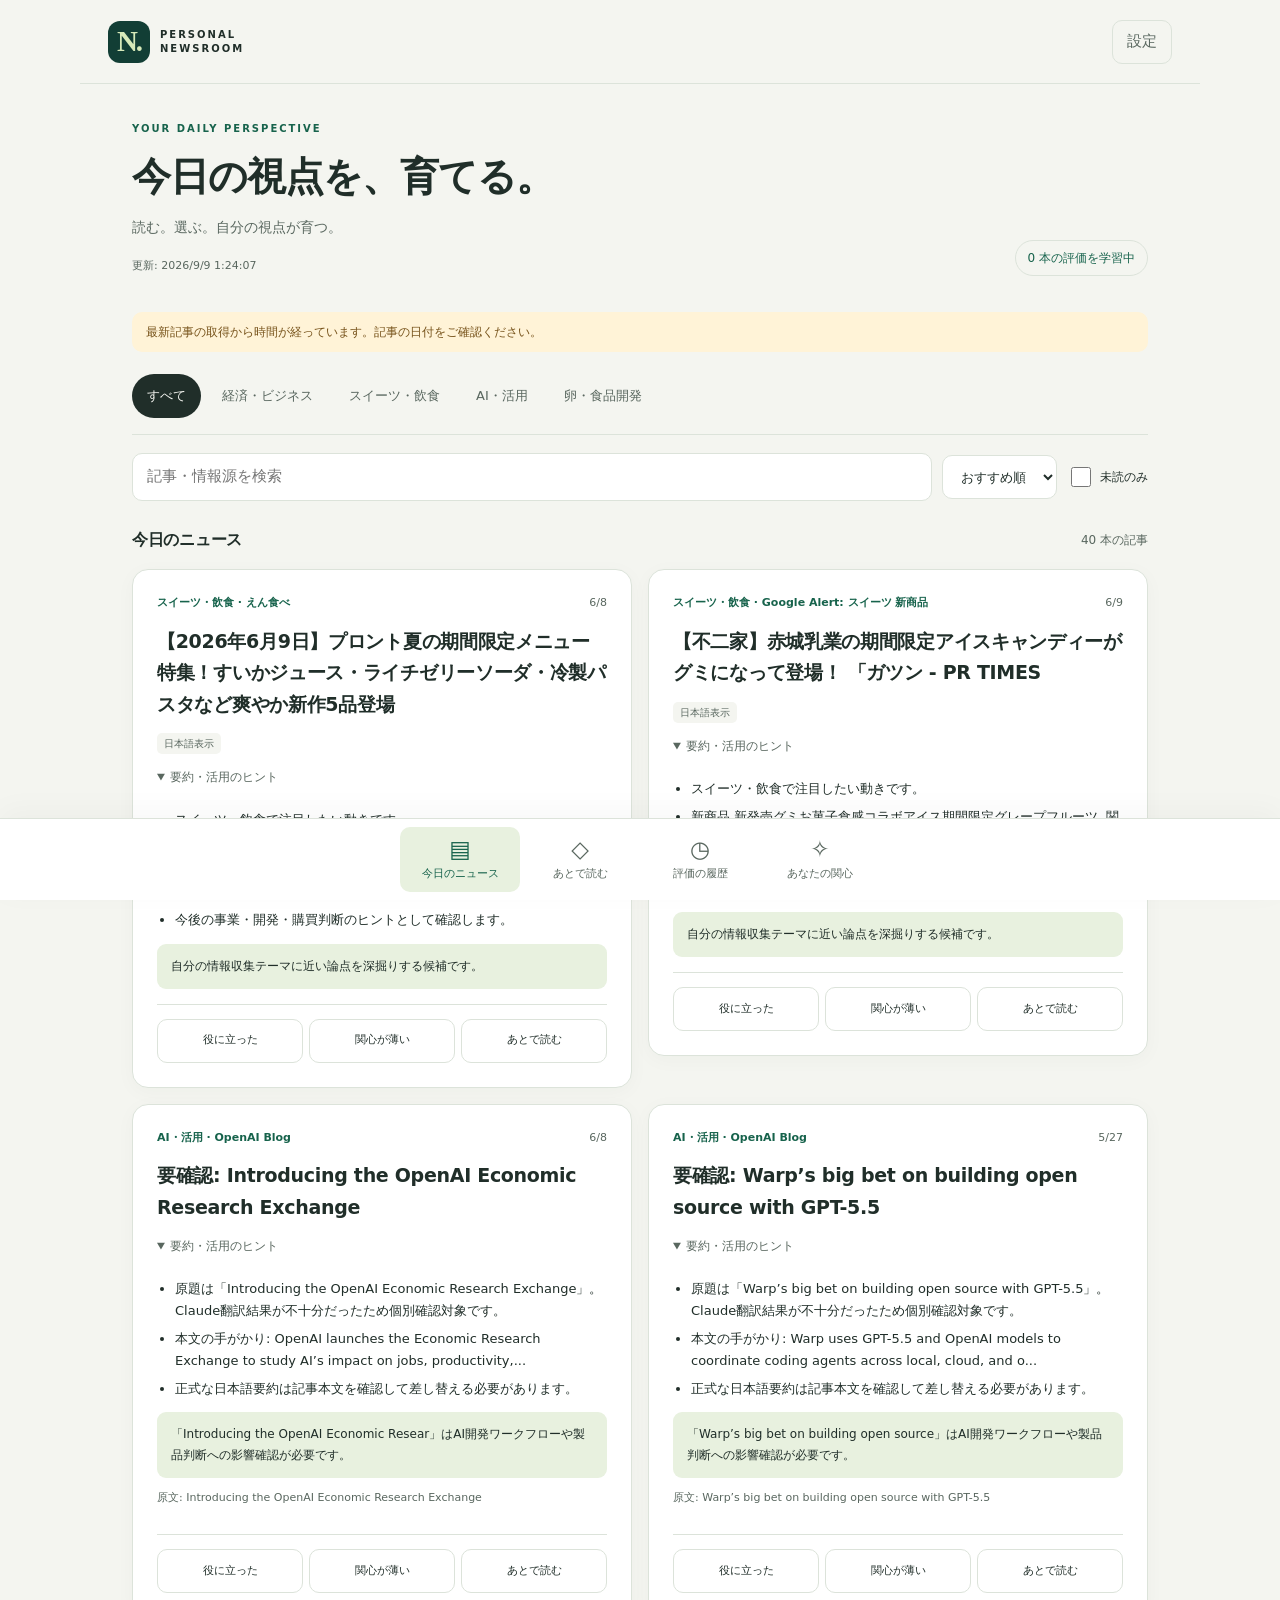
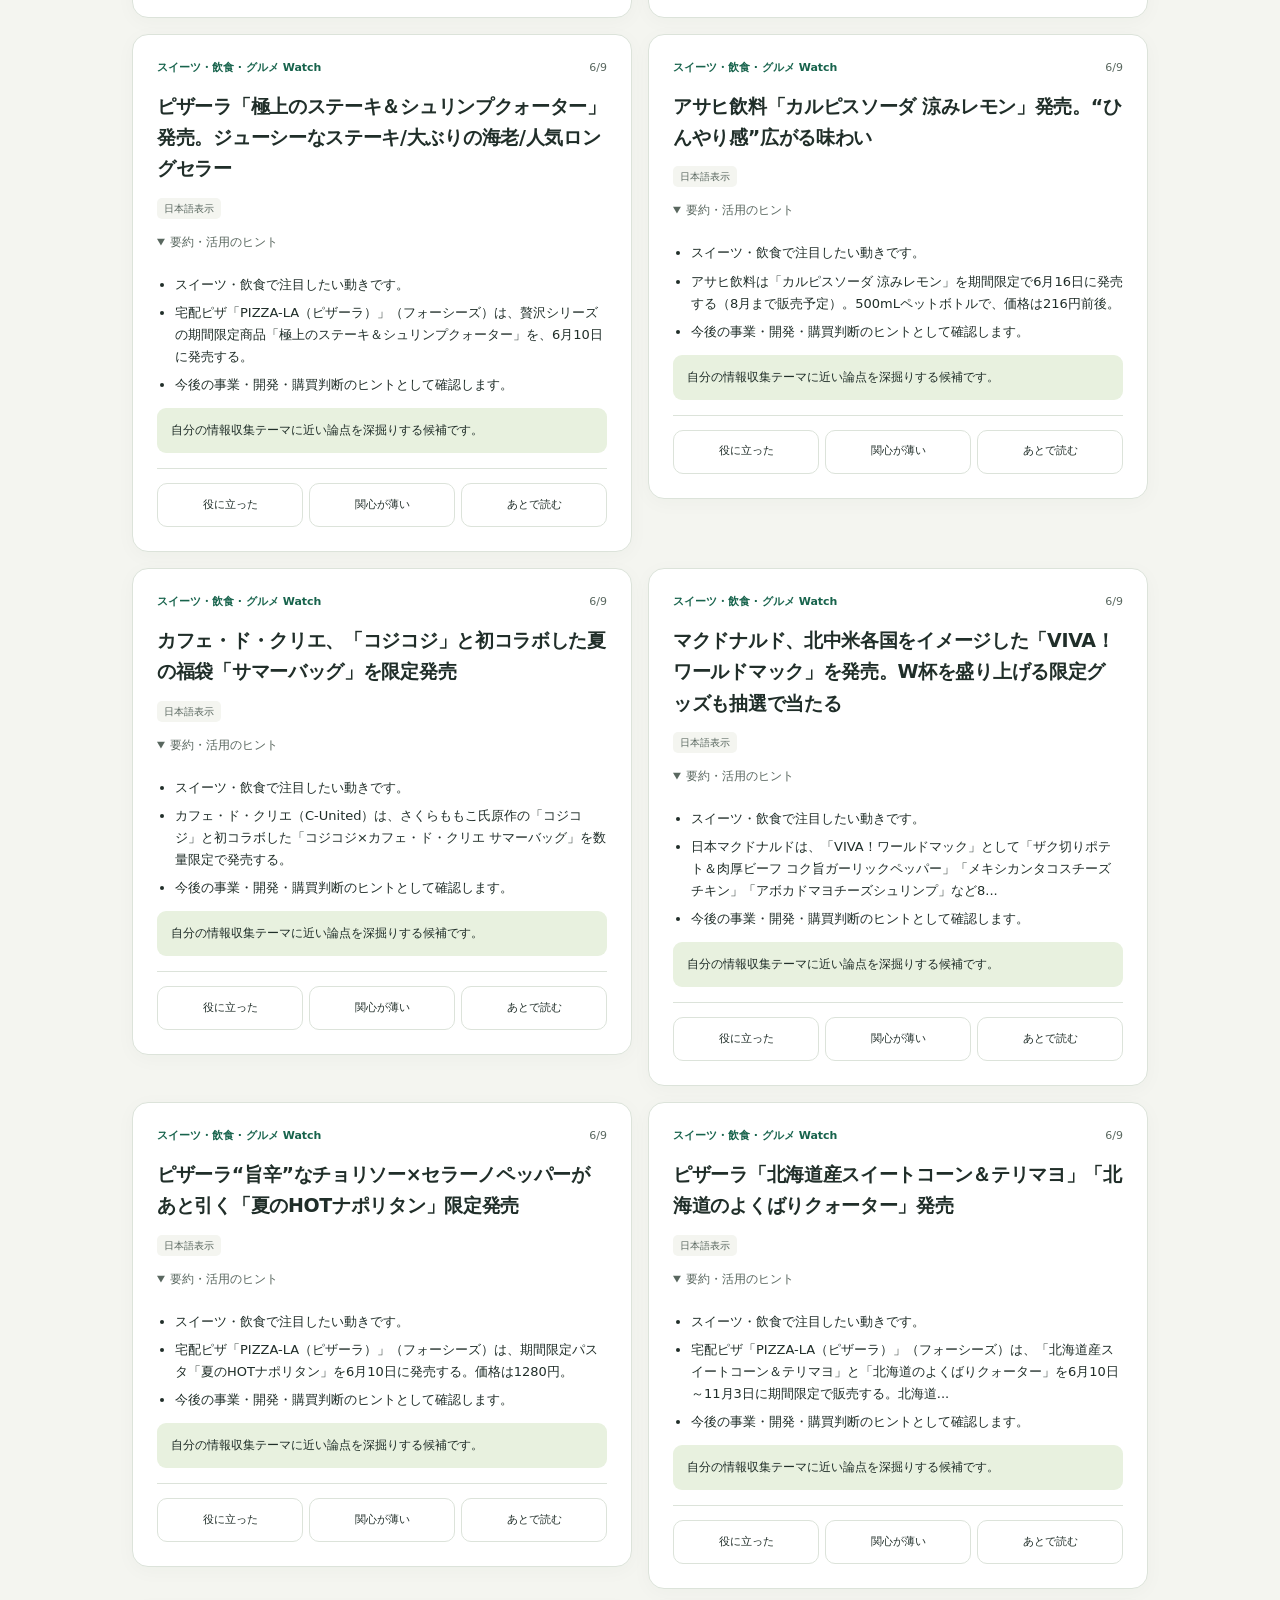
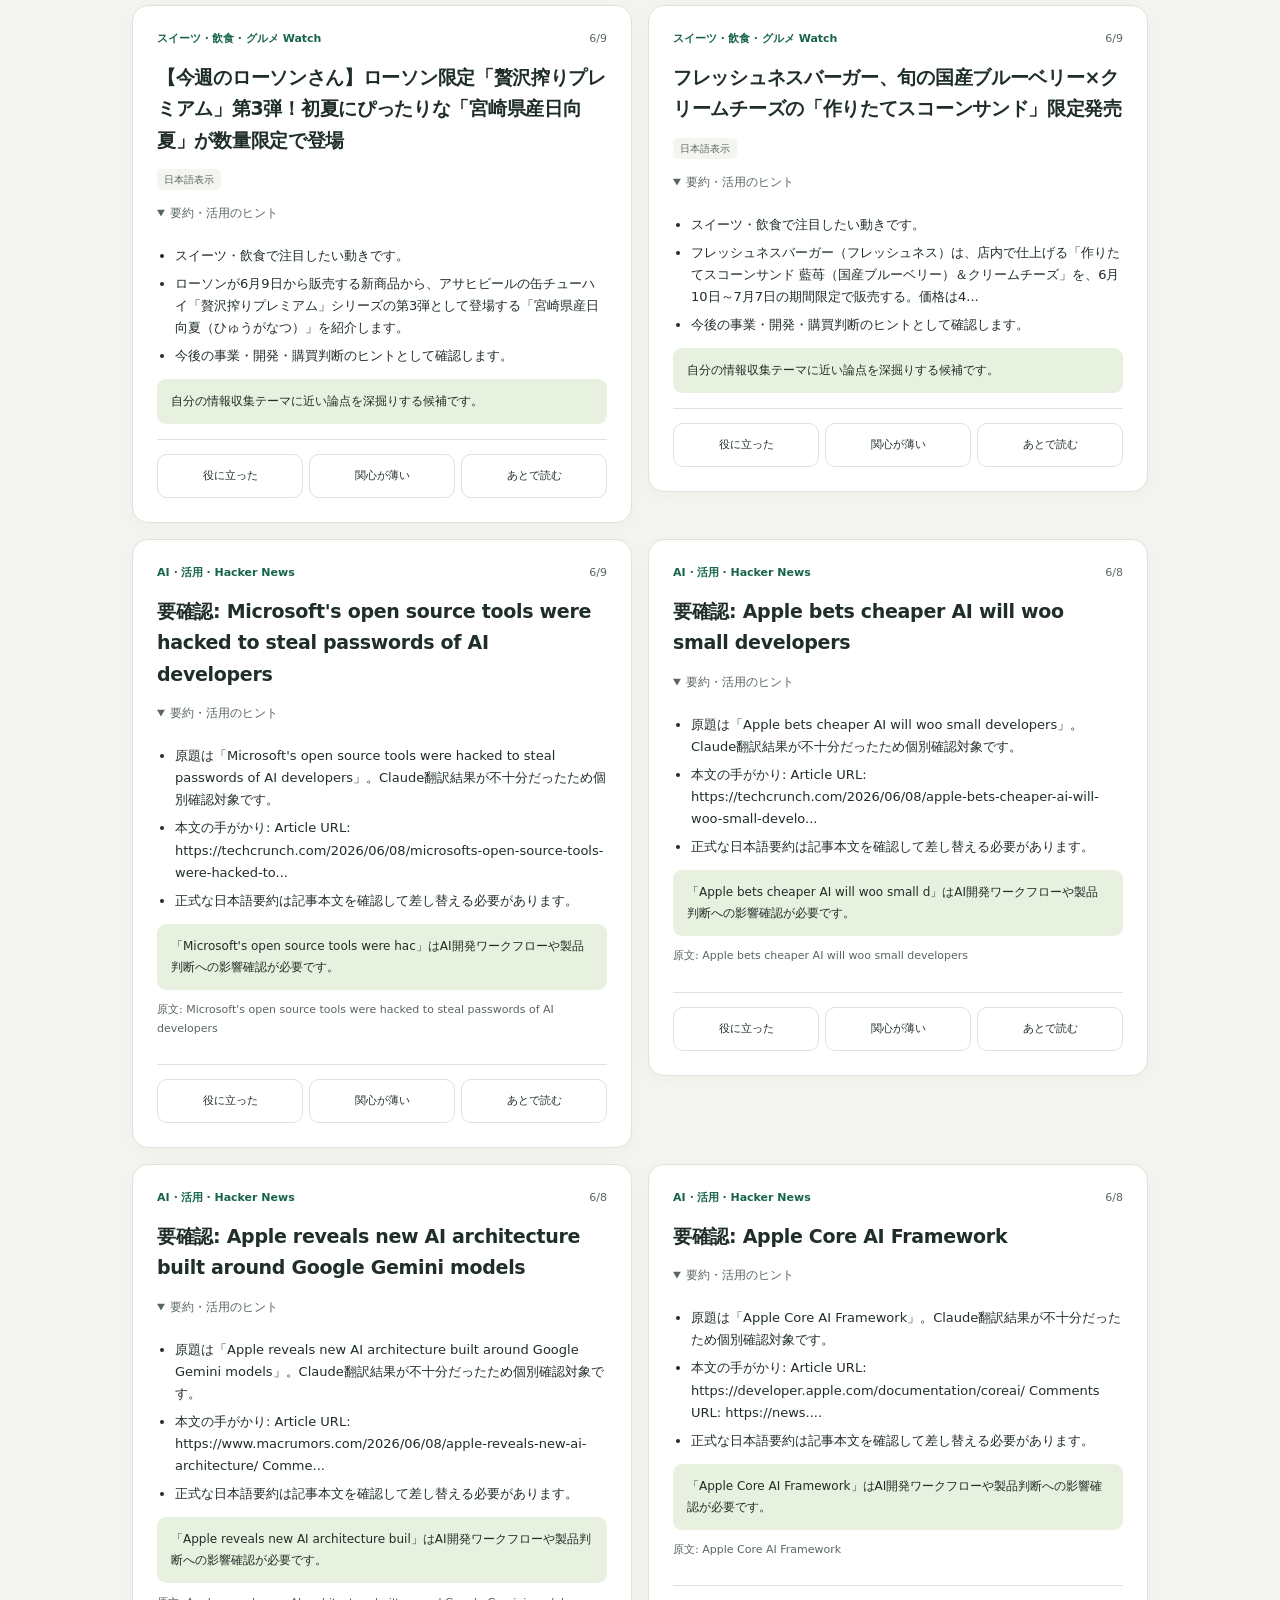
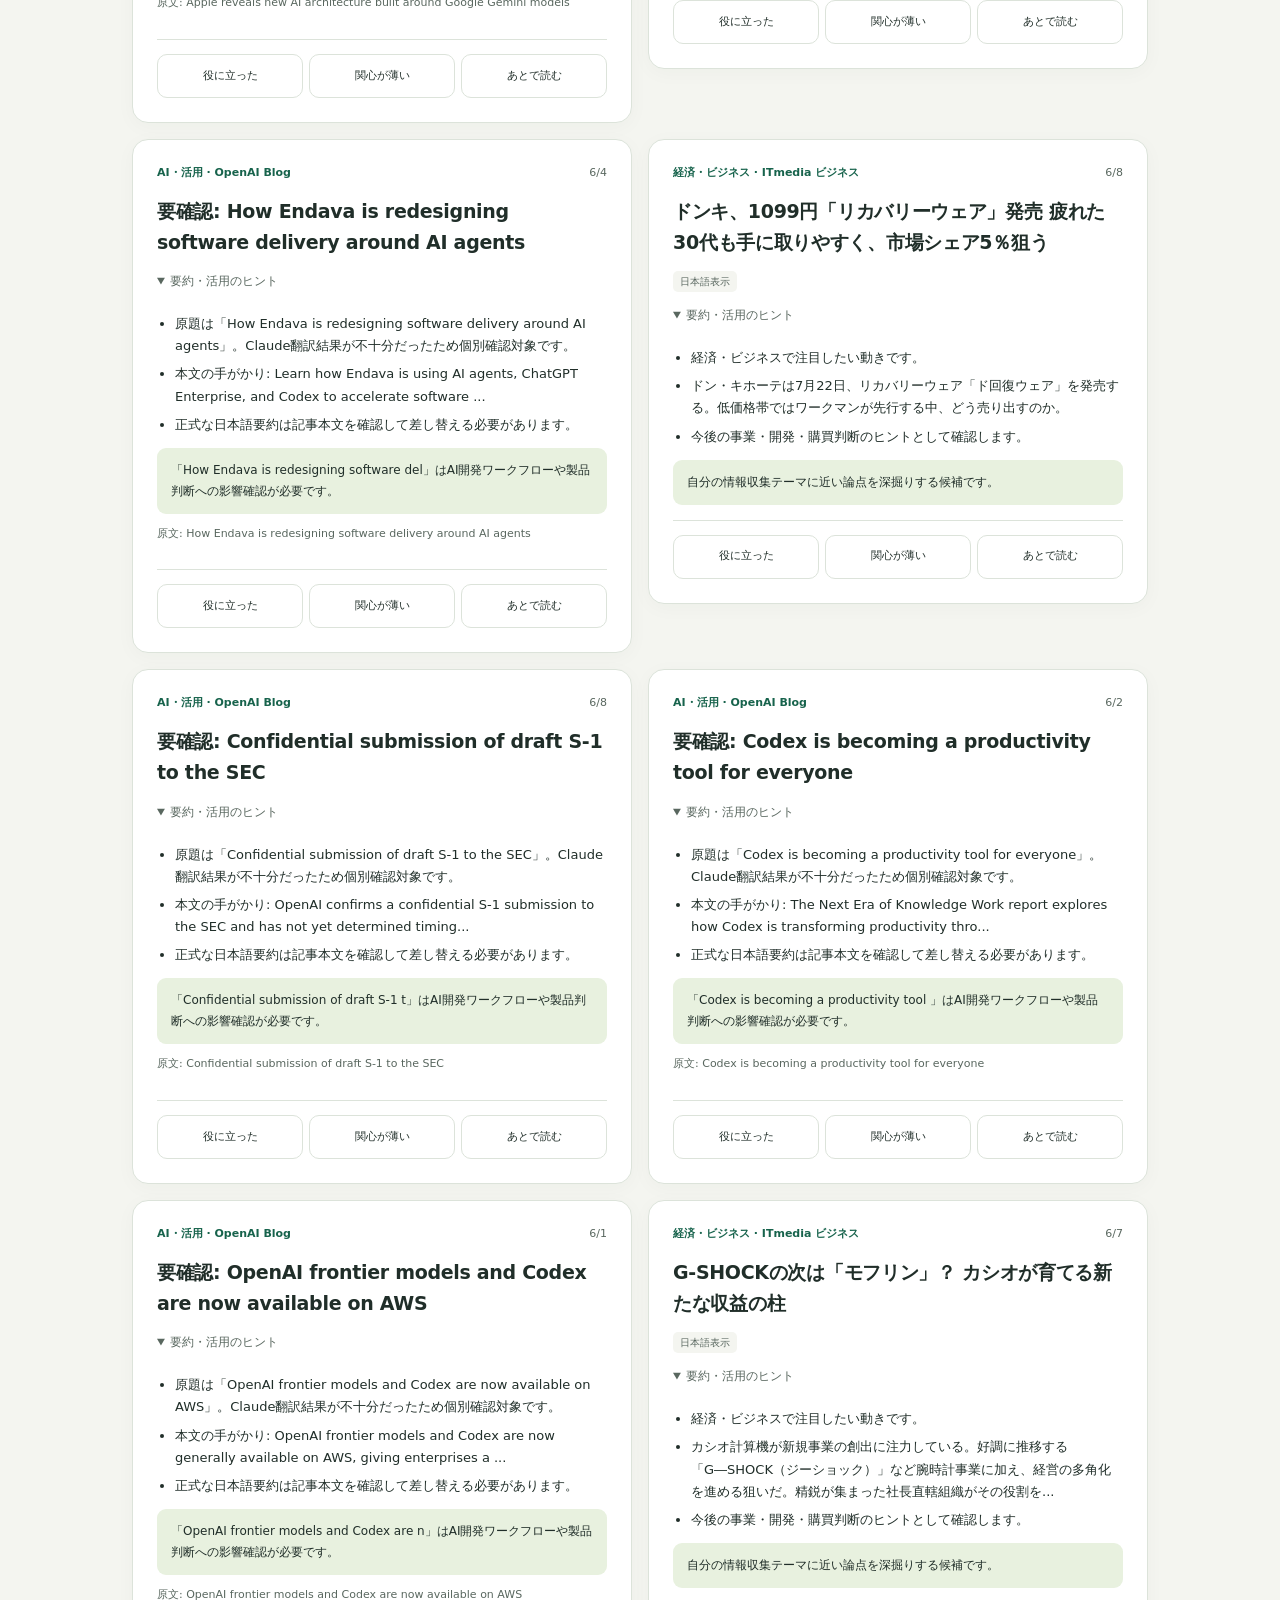
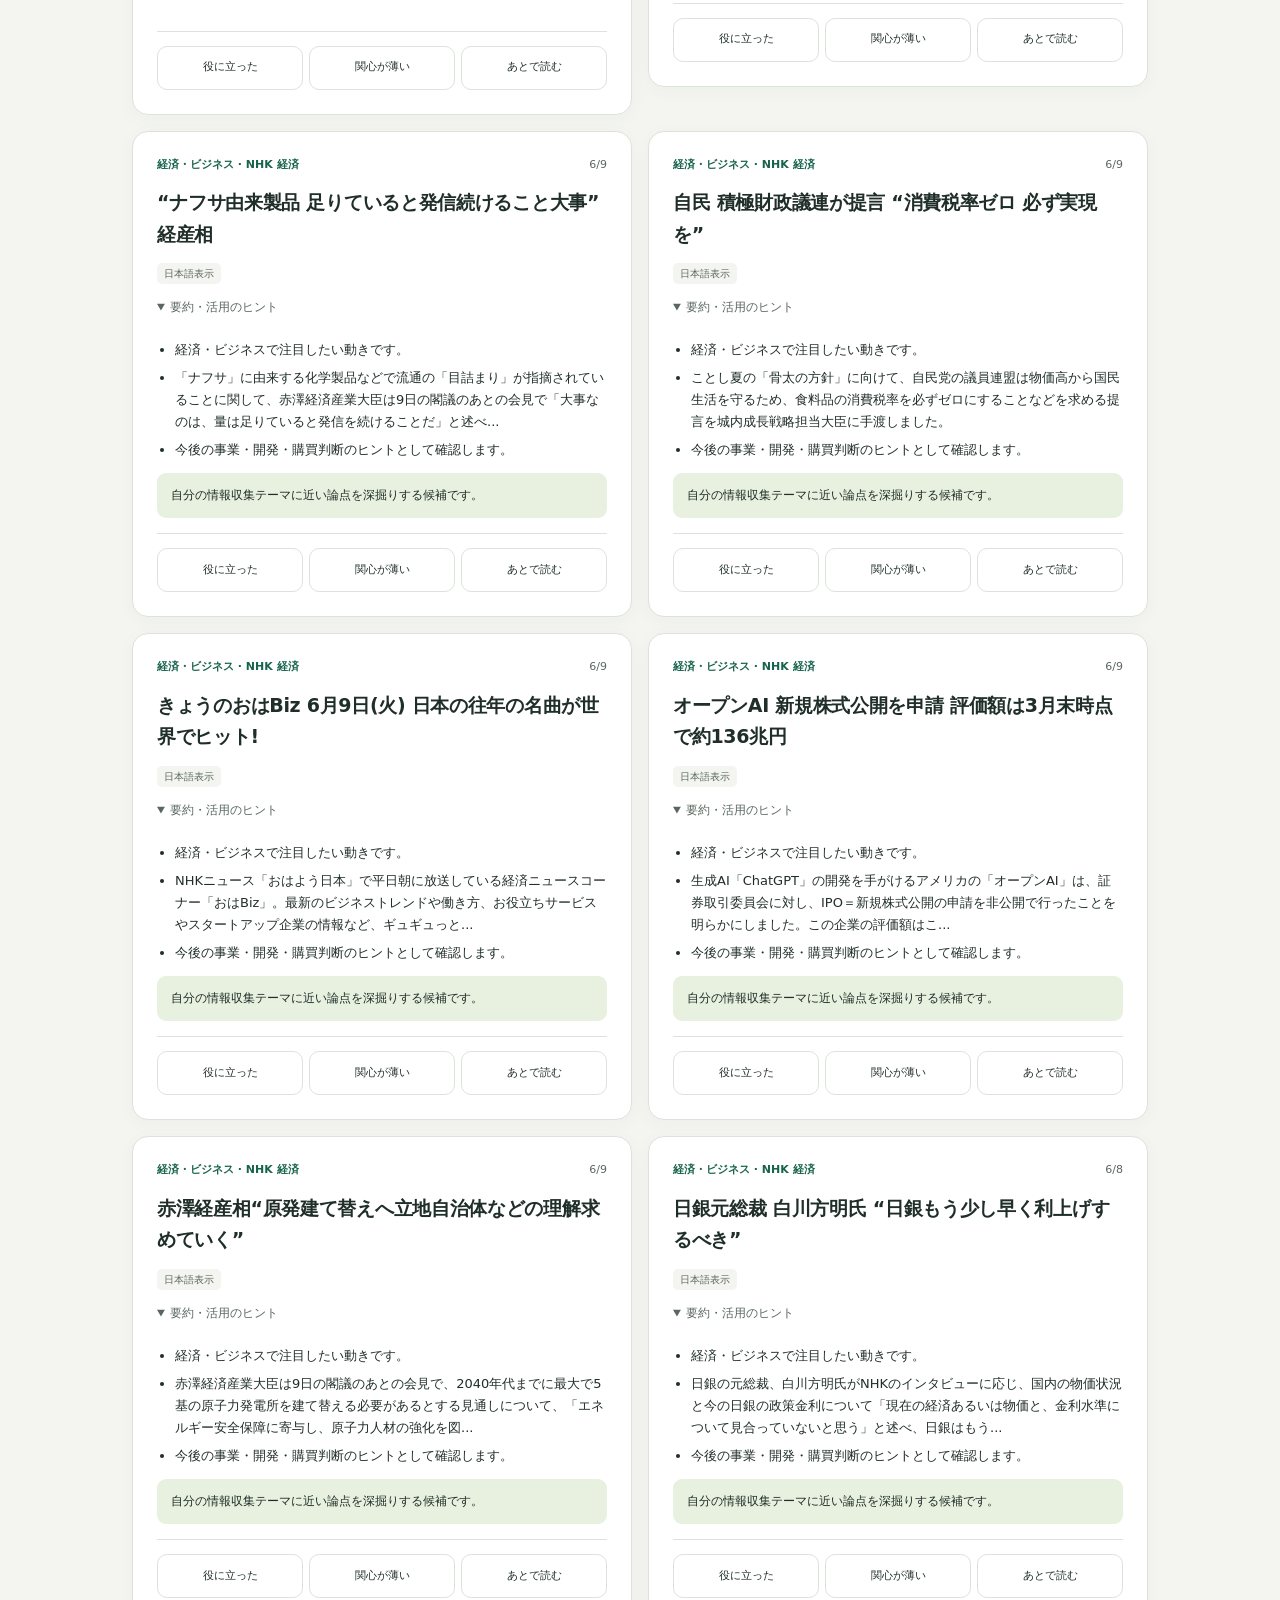
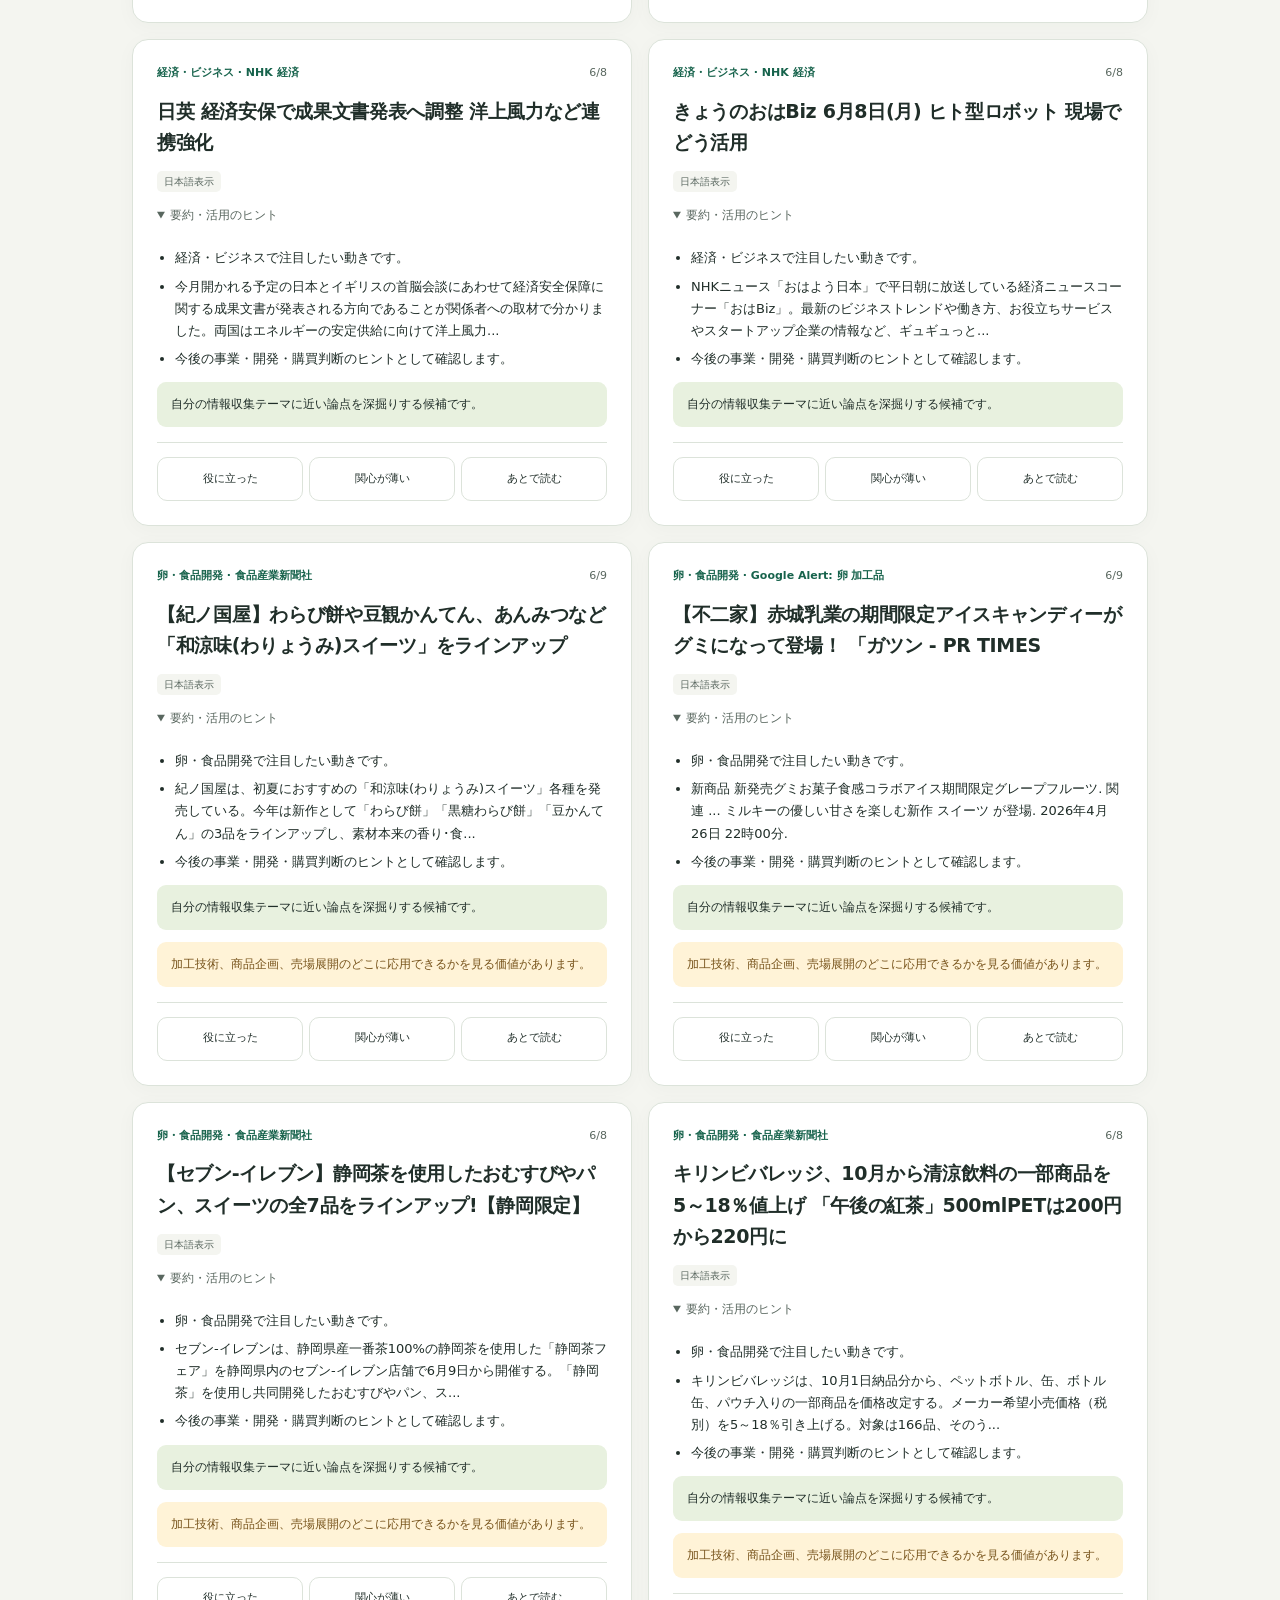
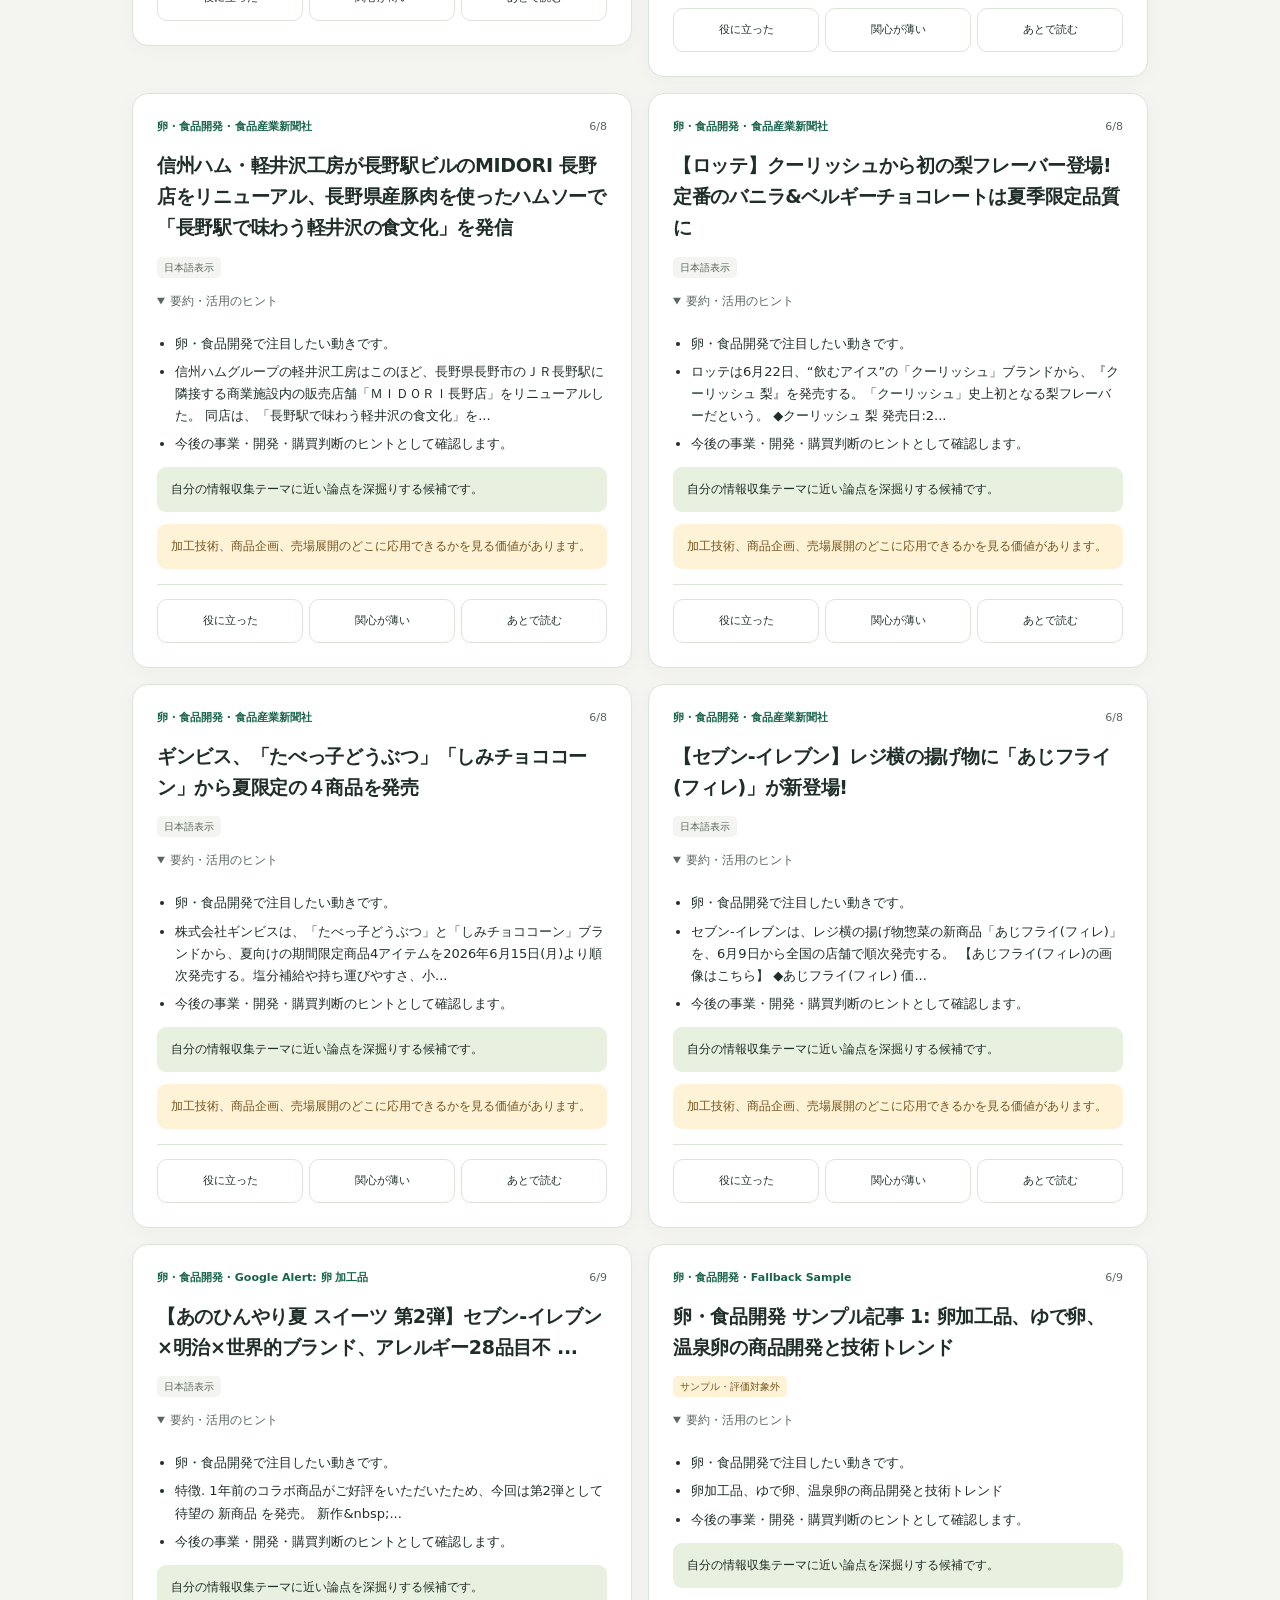
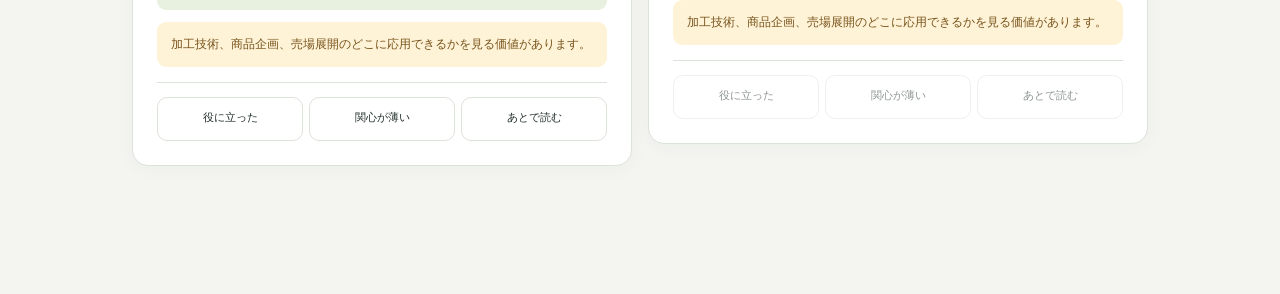
==== commit f73b9204: "Merge pull request #17 from anyhoe104-spec/codex/newsroom-interface 3/4: モバイルUI・ダークモードと読みやすさを刷新" ====
--- a/public/index.html
+++ b/public/index.html
@@ -6,7 +6,6 @@
   <title data-i18n="app.title">Personal-Newsroom</title>
   <meta name="theme-color" content="#123e35">
   <meta name="description" content="ニュースを評価して、あなたの関心に育てるパーソナルニュースルーム。">
-  <link rel="apple-touch-icon" href="./icon-192.png">
   <link rel="manifest" href="./manifest.webmanifest">
   <link rel="icon" href="./icon.svg" type="image/svg+xml">
   <link rel="stylesheet" href="./style.css">
@@ -59,7 +58,7 @@
   </dialog>
   <noscript><p>記事の表示にはJavaScriptが必要です。ブラウザでJavaScriptを有効にしてください。</p></noscript>
 
-  <script id="newsData" type="application/json">{"generated_at": "2026-09-09T01:35:14+00:00", "vocabulary": {"business": ["経済", "戦略", "新規事業", "市場", "資本", "価格戦略", "business", "strategy", "market"], "food": ["スイーツ", "カフェ", "外食", "新商品", "限定", "期間限定", "コンビニ", "レストラン", "メニュー", "トレンド", "dessert", "restaurant", "bakery"], "ai_dev": ["活用事例", "導入事例", "ビジネス活用", "業務効率化", "使い方", "プロンプト", "ツール", "自動化", "ワークフロー", "話題", "SNS", "ChatGPT", "Claude", "Gemini", "生成AI", "AI", "LLM", "use case", "productivity", "workflow", "prompt", "agent"], "egg": ["卵", "たまご", "鶏卵", "ゆで卵", "温泉卵", "煮卵", "卵加工", "加工技術", "商品開発", "業務用", "食品工場", "製造", "品質", "egg", "boiled egg", "product development", "processing", "食品 商品開発", "共同開発", "コラボ", "開発背景", "開発秘話", "開発エピソード", "素材", "製法", "食感", "差別化", "ブランド戦略", "リニューアル", "監修", "冷凍食品", "チルド"]}, "categories": {"business": "経済・ビジネス", "food": "スイーツ・飲食", "ai_dev": "AI・開発", "egg": "卵・食品開発"}, "articles": [{"id": "ad3d0615fbe5a982", "title": "ドンキ、1099円「リカバリーウェア」発売 疲れた30代も手に取りやすく、市場シェア5％狙う", "original_title": "ドンキ、1099円「リカバリーウェア」発売 疲れた30代も手に取りやすく、市場シェア5％狙う", "display_title": "ドンキ、1099円「リカバリーウェア」発売 疲れた30代も手に取りやすく、市場シェア5％狙う", "translated_title": "ドンキ、1099円「リカバリーウェア」発売 疲れた30代も手に取りやすく、市場シェア5％狙う", "translated_summary": [], "fallback_title": "", "url": "https://www.itmedia.co.jp/business/articles/2606/09/news019.html", "source": "ITmedia ビジネス", "source_type": "rss", "source_region": "jp", "category": "business", "category_label": "経済・ビジネス", "published_at": "2026-06-08T20:30:00+00:00", "raw_summary": "ドン・キホーテは7月22日、リカバリーウェア「ド回復ウェア」を発売する。低価格帯ではワークマンが先行する中、どう売り出すのか。", "summary": ["経済・ビジネスで注目したい動きです。", "ドン・キホーテは7月22日、リカバリーウェア「ド回復ウェア」を発売する。低価格帯ではワークマンが先行する中、どう売り出すのか。", "今後の事業・開発・購買判断のヒントとして確認します。"], "impact": "自分の情報収集テーマに近い論点を深掘りする候補です。", "egg_insight": "", "score": 57.9, "category_relevance": 1.0}, {"id": "714121ce2dcd7193", "title": "G-SHOCKの次は「モフリン」？ カシオが育てる新たな収益の柱", "original_title": "G-SHOCKの次は「モフリン」？ カシオが育てる新たな収益の柱", "display_title": "G-SHOCKの次は「モフリン」？ カシオが育てる新たな収益の柱", "translated_title": "G-SHOCKの次は「モフリン」？ カシオが育てる新たな収益の柱", "translated_summary": [], "fallback_title": "", "url": "https://www.itmedia.co.jp/business/articles/2606/08/news071.html", "source": "ITmedia ビジネス", "source_type": "rss", "source_region": "jp", "category": "business", "category_label": "経済・ビジネス", "published_at": "2026-06-07T22:30:00+00:00", "raw_summary": "カシオ計算機が新規事業の創出に注力している。好調に推移する「G―SHOCK（ジーショック）」など腕時計事業に加え、経営の多角化を進める狙いだ。精鋭が集まった社長直轄組織がその役割を担い、挑戦の行方が注目される。", "summary": ["経済・ビジネスで注目したい動きです。", "カシオ計算機が新規事業の創出に注力している。好調に推移する「G―SHOCK（ジーショック）」など腕時計事業に加え、経営の多角化を進める狙いだ。精鋭が集まった社長直轄組織がその役割を...", "今後の事業・開発・購買判断のヒントとして確認します。"], "impact": "自分の情報収集テーマに近い論点を深掘りする候補です。", "egg_insight": "", "score": 54.0, "category_relevance": 1.0}, {"id": "d3494b9a0a518f91", "title": "“ナフサ由来製品 足りていると発信続けること大事” 経産相", "original_title": "“ナフサ由来製品 足りていると発信続けること大事” 経産相", "display_title": "“ナフサ由来製品 足りていると発信続けること大事” 経産相", "translated_title": "“ナフサ由来製品 足りていると発信続けること大事” 経産相", "translated_summary": [], "fallback_title": "", "url": "http://www3.nhk.or.jp/news/html/20260609/k10015145171000.html", "source": "NHK 経済", "source_type": "rss", "source_region": "jp", "category": "business", "category_label": "経済・ビジネス", "published_at": "2026-06-09T07:40:34+00:00", "raw_summary": "「ナフサ」に由来する化学製品などで流通の「目詰まり」が指摘されていることに関して、赤澤経済産業大臣は9日の閣議のあとの会見で「大事なのは、量は足りていると発信を続けることだ」と述べ、関係業界と連携しながら問題の解消に取り組む考えを示しました。", "summary": ["経済・ビジネスで注目したい動きです。", "「ナフサ」に由来する化学製品などで流通の「目詰まり」が指摘されていることに関して、赤澤経済産業大臣は9日の閣議のあとの会見で「大事なのは、量は足りていると発信を続けることだ」と述べ...", "今後の事業・開発・購買判断のヒントとして確認します。"], "impact": "自分の情報収集テーマに近い論点を深掘りする候補です。", "egg_insight": "", "score": 50.4, "category_relevance": 1.0}, {"id": "f92982482073f9a3", "title": "自民 積極財政議連が提言 “消費税率ゼロ 必ず実現を”", "original_title": "自民 積極財政議連が提言 “消費税率ゼロ 必ず実現を”", "display_title": "自民 積極財政議連が提言 “消費税率ゼロ 必ず実現を”", "translated_title": "自民 積極財政議連が提言 “消費税率ゼロ 必ず実現を”", "translated_summary": [], "fallback_title": "", "url": "http://www3.nhk.or.jp/news/html/20260609/k10015145071000.html", "source": "NHK 経済", "source_type": "rss", "source_region": "jp", "category": "business", "category_label": "経済・ビジネス", "published_at": "2026-06-09T06:02:49+00:00", "raw_summary": "ことし夏の「骨太の方針」に向けて、自民党の議員連盟は物価高から国民生活を守るため、食料品の消費税率を必ずゼロにすることなどを求める提言を城内成長戦略担当大臣に手渡しました。", "summary": ["経済・ビジネスで注目したい動きです。", "ことし夏の「骨太の方針」に向けて、自民党の議員連盟は物価高から国民生活を守るため、食料品の消費税率を必ずゼロにすることなどを求める提言を城内成長戦略担当大臣に手渡しました。", "今後の事業・開発・購買判断のヒントとして確認します。"], "impact": "自分の情報収集テーマに近い論点を深掘りする候補です。", "egg_insight": "", "score": 50.1, "category_relevance": 1.0}, {"id": "632186aa87f8d316", "title": "きょうのおはBiz 6月9日(火) 日本の往年の名曲が世界でヒット!", "original_title": "きょうのおはBiz 6月9日(火) 日本の往年の名曲が世界でヒット!", "display_title": "きょうのおはBiz 6月9日(火) 日本の往年の名曲が世界でヒット!", "translated_title": "きょうのおはBiz 6月9日(火) 日本の往年の名曲が世界でヒット!", "translated_summary": [], "fallback_title": "", "url": "http://www3.nhk.or.jp/news/html/20260609/k10015144821000.html", "source": "NHK 経済", "source_type": "rss", "source_region": "jp", "category": "business", "category_label": "経済・ビジネス", "published_at": "2026-06-09T03:35:57+00:00", "raw_summary": "NHKニュース「おはよう日本」で平日朝に放送している経済ニュースコーナー「おはBiz」。最新のビジネストレンドや働き方、お役立ちサービスやスタートアップ企業の情報など、ギュギュっとコンパクトにお届けします。", "summary": ["経済・ビジネスで注目したい動きです。", "NHKニュース「おはよう日本」で平日朝に放送している経済ニュースコーナー「おはBiz」。最新のビジネストレンドや働き方、お役立ちサービスやスタートアップ企業の情報など、ギュギュっと...", "今後の事業・開発・購買判断のヒントとして確認します。"], "impact": "自分の情報収集テーマに近い論点を深掘りする候補です。", "egg_insight": "", "score": 49.5, "category_relevance": 1.0}, {"id": "1543ea8a5dc9842a", "title": "オープンAI 新規株式公開を申請 評価額は3月末時点で約136兆円", "original_title": "オープンAI 新規株式公開を申請 評価額は3月末時点で約136兆円", "display_title": "オープンAI 新規株式公開を申請 評価額は3月末時点で約136兆円", "translated_title": "オープンAI 新規株式公開を申請 評価額は3月末時点で約136兆円", "translated_summary": [], "fallback_title": "", "url": "http://www3.nhk.or.jp/news/html/20260609/k10015144701000.html", "source": "NHK 経済", "source_type": "rss", "source_region": "jp", "category": "business", "category_label": "経済・ビジネス", "published_at": "2026-06-09T02:51:45+00:00", "raw_summary": "生成AI「ChatGPT」の開発を手がけるアメリカの「オープンAI」は、証券取引委員会に対し、IPO＝新規株式公開の申請を非公開で行ったことを明らかにしました。この企業の評価額はことし3月末時点でおよそ136兆円に達したとされ、生成AIの急速な普及をけん引した注目企業の上場に市場の関心が高まっています。", "summary": ["経済・ビジネスで注目したい動きです。", "生成AI「ChatGPT」の開発を手がけるアメリカの「オープンAI」は、証券取引委員会に対し、IPO＝新規株式公開の申請を非公開で行ったことを明らかにしました。この企業の評価額はこ...", "今後の事業・開発・購買判断のヒントとして確認します。"], "impact": "自分の情報収集テーマに近い論点を深掘りする候補です。", "egg_insight": "", "score": 49.4, "category_relevance": 1.0}, {"id": "7cf4b5f5f32fc08f", "title": "赤澤経産相“原発建て替えへ立地自治体などの理解求めていく”", "original_title": "赤澤経産相“原発建て替えへ立地自治体などの理解求めていく”", "display_title": "赤澤経産相“原発建て替えへ立地自治体などの理解求めていく”", "translated_title": "赤澤経産相“原発建て替えへ立地自治体などの理解求めていく”", "translated_summary": [], "fallback_title": "", "url": "http://www3.nhk.or.jp/news/html/20260609/k10015144861000.html", "source": "NHK 経済", "source_type": "rss", "source_region": "jp", "category": "business", "category_label": "経済・ビジネス", "published_at": "2026-06-09T02:27:57+00:00", "raw_summary": "赤澤経済産業大臣は9日の閣議のあとの会見で、2040年代までに最大で5基の原子力発電所を建て替える必要があるとする見通しについて、「エネルギー安全保障に寄与し、原子力人材の強化を図るために重要だ」と述べ、国が前面に立って立地する自治体などの理解を求めていく考えを示しました。", "summary": ["経済・ビジネスで注目したい動きです。", "赤澤経済産業大臣は9日の閣議のあとの会見で、2040年代までに最大で5基の原子力発電所を建て替える必要があるとする見通しについて、「エネルギー安全保障に寄与し、原子力人材の強化を図...", "今後の事業・開発・購買判断のヒントとして確認します。"], "impact": "自分の情報収集テーマに近い論点を深掘りする候補です。", "egg_insight": "", "score": 49.3, "category_relevance": 1.0}, {"id": "e02c99f1e7d69f6a", "title": "日銀元総裁 白川方明氏 “日銀もう少し早く利上げするべき”", "original_title": "日銀元総裁 白川方明氏 “日銀もう少し早く利上げするべき”", "display_title": "日銀元総裁 白川方明氏 “日銀もう少し早く利上げするべき”", "translated_title": "日銀元総裁 白川方明氏 “日銀もう少し早く利上げするべき”", "translated_summary": [], "fallback_title": "", "url": "http://www3.nhk.or.jp/news/html/20260609/k10015144491000.html", "source": "NHK 経済", "source_type": "rss", "source_region": "jp", "category": "business", "category_label": "経済・ビジネス", "published_at": "2026-06-08T20:39:41+00:00", "raw_summary": "日銀の元総裁、白川方明氏がNHKのインタビューに応じ、国内の物価状況と今の日銀の政策金利について「現在の経済あるいは物価と、金利水準について見合っていないと思う」と述べ、日銀はもう少し早く利上げすべきだったという認識を示しました。", "summary": ["経済・ビジネスで注目したい動きです。", "日銀の元総裁、白川方明氏がNHKのインタビューに応じ、国内の物価状況と今の日銀の政策金利について「現在の経済あるいは物価と、金利水準について見合っていないと思う」と述べ、日銀はもう...", "今後の事業・開発・購買判断のヒントとして確認します。"], "impact": "自分の情報収集テーマに近い論点を深掘りする候補です。", "egg_insight": "", "score": 48.1, "category_relevance": 1.0}, {"id": "2e1d0953e70ba550", "title": "日英 経済安保で成果文書発表へ調整 洋上風力など連携強化", "original_title": "日英 経済安保で成果文書発表へ調整 洋上風力など連携強化", "display_title": "日英 経済安保で成果文書発表へ調整 洋上風力など連携強化", "translated_title": "日英 経済安保で成果文書発表へ調整 洋上風力など連携強化", "translated_summary": [], "fallback_title": "", "url": "http://www3.nhk.or.jp/news/html/20260609/k10015144611000.html", "source": "NHK 経済", "source_type": "rss", "source_region": "jp", "category": "business", "category_label": "経済・ビジネス", "published_at": "2026-06-08T20:16:03+00:00", "raw_summary": "今月開かれる予定の日本とイギリスの首脳会談にあわせて経済安全保障に関する成果文書が発表される方向であることが関係者への取材で分かりました。両国はエネルギーの安定供給に向けて洋上風力発電や次世代型の原子炉など幅広い分野での連携を確認する方針です。", "summary": ["経済・ビジネスで注目したい動きです。", "今月開かれる予定の日本とイギリスの首脳会談にあわせて経済安全保障に関する成果文書が発表される方向であることが関係者への取材で分かりました。両国はエネルギーの安定供給に向けて洋上風力...", "今後の事業・開発・購買判断のヒントとして確認します。"], "impact": "自分の情報収集テーマに近い論点を深掘りする候補です。", "egg_insight": "", "score": 48.0, "category_relevance": 1.0}, {"id": "332c495972b75f1c", "title": "きょうのおはBiz 6月8日(月) ヒト型ロボット 現場でどう活用", "original_title": "きょうのおはBiz 6月8日(月) ヒト型ロボット 現場でどう活用", "display_title": "きょうのおはBiz 6月8日(月) ヒト型ロボット 現場でどう活用", "translated_title": "きょうのおはBiz 6月8日(月) ヒト型ロボット 現場でどう活用", "translated_summary": [], "fallback_title": "", "url": "http://www3.nhk.or.jp/news/html/20260608/k10015143941000.html", "source": "NHK 経済", "source_type": "rss", "source_region": "jp", "category": "business", "category_label": "経済・ビジネス", "published_at": "2026-06-08T05:40:36+00:00", "raw_summary": "NHKニュース「おはよう日本」で平日朝に放送している経済ニュースコーナー「おはBiz」。最新のビジネストレンドや働き方、お役立ちサービスやスタートアップ企業の情報など、ギュギュっとコンパクトにお届けします。", "summary": ["経済・ビジネスで注目したい動きです。", "NHKニュース「おはよう日本」で平日朝に放送している経済ニュースコーナー「おはBiz」。最新のビジネストレンドや働き方、お役立ちサービスやスタートアップ企業の情報など、ギュギュっと...", "今後の事業・開発・購買判断のヒントとして確認します。"], "impact": "自分の情報収集テーマに近い論点を深掘りする候補です。", "egg_insight": "", "score": 45.3, "category_relevance": 1.0}, {"id": "f17835f0bc32b201", "title": "【2026年6月9日】プロント夏の期間限定メニュー特集！すいかジュース・ライチゼリーソーダ・冷製パスタなど爽やか新作5品登場", "original_title": "【2026年6月9日】プロント夏の期間限定メニュー特集！すいかジュース・ライチゼリーソーダ・冷製パスタなど爽やか新作5品登場", "display_title": "【2026年6月9日】プロント夏の期間限定メニュー特集！すいかジュース・ライチゼリーソーダ・冷製パスタなど爽やか新作5品登場", "translated_title": "【2026年6月9日】プロント夏の期間限定メニュー特集！すいかジュース・ライチゼリーソーダ・冷製パスタなど爽やか新作5品登場", "translated_summary": [], "fallback_title": "", "url": "https://entabe.jp/60455/2026-jun-pronto-summer-limited-drinks-pasta", "source": "えん食べ", "source_type": "rss", "source_region": "jp", "category": "food", "category_label": "スイーツ・飲食", "published_at": "2026-06-08T11:30:00+00:00", "raw_summary": "カフェ「プロント」が2026年6月9日より夏の期間限定メニューを開始します。定番人気のすいかジュースに加え、SNS映えするゼリーソーダや冷製パスタ2種など爽やかな全5品が9月まで楽しめます。", "summary": ["スイーツ・飲食で注目したい動きです。", "カフェ「プロント」が2026年6月9日より夏の期間限定メニューを開始します。定番人気のすいかジュースに加え、SNS映えするゼリーソーダや冷製パスタ2種など爽やかな全5品が9月まで楽...", "今後の事業・開発・購買判断のヒントとして確認します。"], "impact": "自分の情報収集テーマに近い論点を深掘りする候補です。", "egg_insight": "", "score": 81.0, "category_relevance": 1.0}, {"id": "076701f792c4c03b", "title": "【不二家】赤城乳業の期間限定アイスキャンディーがグミになって登場！ 「ガツン - PR TIMES", "original_title": "【不二家】赤城乳業の期間限定アイスキャンディーがグミになって登場！ 「ガツン - PR TIMES", "display_title": "【不二家】赤城乳業の期間限定アイスキャンディーがグミになって登場！ 「ガツン - PR TIMES", "translated_title": "【不二家】赤城乳業の期間限定アイスキャンディーがグミになって登場！ 「ガツン - PR TIMES", "translated_summary": [], "fallback_title": "", "url": "https://www.google.com/url?rct=j&sa=t&url=https://prtimes.jp/main/html/rd/p/000000435.000097396.html&ct=ga&cd=CAIyGjI0MzJiMzA1ZDYxOWJiOTc6Y29tOmphOlVT&usg=AOvVaw3C9T5YvIOIOJkVYr6E2iO2", "source": "Google Alert: スイーツ 新商品", "source_type": "google_alert", "source_region": "jp", "category": "food", "category_label": "スイーツ・飲食", "published_at": "2026-06-09T08:25:10.229506+00:00", "raw_summary": "新商品 新発売グミお菓子食感コラボアイス期間限定グレープフルーツ. 関連 ... ミルキーの優しい甘さを楽しむ新作 スイーツ が登場. 2026年4月26日 22時00分.", "summary": ["スイーツ・飲食で注目したい動きです。", "新商品 新発売グミお菓子食感コラボアイス期間限定グレープフルーツ. 関連 ... ミルキーの優しい甘さを楽しむ新作 スイーツ が登場. 2026年4月26日 22時00分.", "今後の事業・開発・購買判断のヒントとして確認します。"], "impact": "自分の情報収集テーマに近い論点を深掘りする候補です。", "egg_insight": "", "score": 75.4, "category_relevance": 1.0}, {"id": "47f68a1efa8fab89", "title": "マクドナルド、北中米各国をイメージした「VIVA！ワールドマック」を発売。W杯を盛り上げる限定グッズも抽選で当たる", "original_title": "マクドナルド、北中米各国をイメージした「VIVA！ワールドマック」を発売。W杯を盛り上げる限定グッズも抽選で当たる", "display_title": "マクドナルド、北中米各国をイメージした「VIVA！ワールドマック」を発売。W杯を盛り上げる限定グッズも抽選で当たる", "translated_title": "マクドナルド、北中米各国をイメージした「VIVA！ワールドマック」を発売。W杯を盛り上げる限定グッズも抽選で当たる", "translated_summary": [], "fallback_title": "", "url": "https://gourmet.watch.impress.co.jp/docs/news/2115665.html", "source": "グルメ Watch", "source_type": "rss", "source_region": "jp", "category": "food", "category_label": "スイーツ・飲食", "published_at": "2026-06-09T08:25:09.511174+00:00", "raw_summary": "日本マクドナルドは、「VIVA！ワールドマック」として「ザク切りポテト＆肉厚ビーフ コク旨ガーリックペッパー」「メキシカンタコスチーズチキン」「アボカドマヨチーズシュリンプ」など8商品を6月17日に期間限定で販売を開始する。", "summary": ["スイーツ・飲食で注目したい動きです。", "日本マクドナルドは、「VIVA！ワールドマック」として「ザク切りポテト＆肉厚ビーフ コク旨ガーリックペッパー」「メキシカンタコスチーズチキン」「アボカドマヨチーズシュリンプ」など8...", "今後の事業・開発・購買判断のヒントとして確認します。"], "impact": "自分の情報収集テーマに近い論点を深掘りする候補です。", "egg_insight": "", "score": 65.9, "category_relevance": 1.0}, {"id": "5d070321b0b76c50", "title": "ピザーラ「北海道産スイートコーン＆テリマヨ」「北海道のよくばりクォーター」発売", "original_title": "ピザーラ「北海道産スイートコーン＆テリマヨ」「北海道のよくばりクォーター」発売", "display_title": "ピザーラ「北海道産スイートコーン＆テリマヨ」「北海道のよくばりクォーター」発売", "translated_title": "ピザーラ「北海道産スイートコーン＆テリマヨ」「北海道のよくばりクォーター」発売", "translated_summary": [], "fallback_title": "", "url": "https://gourmet.watch.impress.co.jp/docs/news/2115229.html", "source": "グルメ Watch", "source_type": "rss", "source_region": "jp", "category": "food", "category_label": "スイーツ・飲食", "published_at": "2026-06-09T08:25:09.511174+00:00", "raw_summary": "宅配ピザ「PIZZA-LA（ピザーラ）」（フォーシーズ）は、「北海道産スイートコーン＆テリマヨ」と「北海道のよくばりクォーター」を6月10日～11月3日に期間限定で販売する。北海道産スイートコーンの甘みを主役にした、夏にぴったりの2品。", "summary": ["スイーツ・飲食で注目したい動きです。", "宅配ピザ「PIZZA-LA（ピザーラ）」（フォーシーズ）は、「北海道産スイートコーン＆テリマヨ」と「北海道のよくばりクォーター」を6月10日～11月3日に期間限定で販売する。北海道...", "今後の事業・開発・購買判断のヒントとして確認します。"], "impact": "自分の情報収集テーマに近い論点を深掘りする候補です。", "egg_insight": "", "score": 65.9, "category_relevance": 1.0}, {"id": "2d38e8afe1d36250", "title": "カフェ・ド・クリエ、「コジコジ」と初コラボした夏の福袋「サマーバッグ」を限定発売", "original_title": "カフェ・ド・クリエ、「コジコジ」と初コラボした夏の福袋「サマーバッグ」を限定発売", "display_title": "カフェ・ド・クリエ、「コジコジ」と初コラボした夏の福袋「サマーバッグ」を限定発売", "translated_title": "カフェ・ド・クリエ、「コジコジ」と初コラボした夏の福袋「サマーバッグ」を限定発売", "translated_summary": [], "fallback_title": "", "url": "https://gourmet.watch.impress.co.jp/docs/news/fukubukuro/2115541.html", "source": "グルメ Watch", "source_type": "rss", "source_region": "jp", "category": "food", "category_label": "スイーツ・飲食", "published_at": "2026-06-09T08:25:09.511174+00:00", "raw_summary": "カフェ・ド・クリエ（C-United）は、さくらももこ氏原作の「コジコジ」と初コラボした「コジコジ×カフェ・ド・クリエ サマーバッグ」を数量限定で発売する。", "summary": ["スイーツ・飲食で注目したい動きです。", "カフェ・ド・クリエ（C-United）は、さくらももこ氏原作の「コジコジ」と初コラボした「コジコジ×カフェ・ド・クリエ サマーバッグ」を数量限定で発売する。", "今後の事業・開発・購買判断のヒントとして確認します。"], "impact": "自分の情報収集テーマに近い論点を深掘りする候補です。", "egg_insight": "", "score": 65.9, "category_relevance": 1.0}, {"id": "48312e02e9cb76d4", "title": "ピザーラ“旨辛”なチョリソー×セラーノペッパーがあと引く「夏のHOTナポリタン」限定発売", "original_title": "ピザーラ“旨辛”なチョリソー×セラーノペッパーがあと引く「夏のHOTナポリタン」限定発売", "display_title": "ピザーラ“旨辛”なチョリソー×セラーノペッパーがあと引く「夏のHOTナポリタン」限定発売", "translated_title": "ピザーラ“旨辛”なチョリソー×セラーノペッパーがあと引く「夏のHOTナポリタン」限定発売", "translated_summary": [], "fallback_title": "", "url": "https://gourmet.watch.impress.co.jp/docs/news/2115004.html", "source": "グルメ Watch", "source_type": "rss", "source_region": "jp", "category": "food", "category_label": "スイーツ・飲食", "published_at": "2026-06-09T08:25:09.513179+00:00", "raw_summary": "宅配ピザ「PIZZA-LA（ピザーラ）」（フォーシーズ）は、期間限定パスタ「夏のHOTナポリタン」を6月10日に発売する。価格は1280円。", "summary": ["スイーツ・飲食で注目したい動きです。", "宅配ピザ「PIZZA-LA（ピザーラ）」（フォーシーズ）は、期間限定パスタ「夏のHOTナポリタン」を6月10日に発売する。価格は1280円。", "今後の事業・開発・購買判断のヒントとして確認します。"], "impact": "自分の情報収集テーマに近い論点を深掘りする候補です。", "egg_insight": "", "score": 65.9, "category_relevance": 1.0}, {"id": "6577d82ae15c83c8", "title": "【今週のローソンさん】ローソン限定「贅沢搾りプレミアム」第3弾！初夏にぴったりな「宮崎県産日向夏」が数量限定で登場", "original_title": "【今週のローソンさん】ローソン限定「贅沢搾りプレミアム」第3弾！初夏にぴったりな「宮崎県産日向夏」が数量限定で登場", "display_title": "【今週のローソンさん】ローソン限定「贅沢搾りプレミアム」第3弾！初夏にぴったりな「宮崎県産日向夏」が数量限定で登場", "translated_title": "【今週のローソンさん】ローソン限定「贅沢搾りプレミアム」第3弾！初夏にぴったりな「宮崎県産日向夏」が数量限定で登場", "translated_summary": [], "fallback_title": "", "url": "https://gourmet.watch.impress.co.jp/docs/news/2115465.html", "source": "グルメ Watch", "source_type": "rss", "source_region": "jp", "category": "food", "category_label": "スイーツ・飲食", "published_at": "2026-06-09T08:25:09.513179+00:00", "raw_summary": "ローソンが6月9日から販売する新商品から、アサヒビールの缶チューハイ「贅沢搾りプレミアム」シリーズの第3弾として登場する「宮崎県産日向夏（ひゅうがなつ）」を紹介します。", "summary": ["スイーツ・飲食で注目したい動きです。", "ローソンが6月9日から販売する新商品から、アサヒビールの缶チューハイ「贅沢搾りプレミアム」シリーズの第3弾として登場する「宮崎県産日向夏（ひゅうがなつ）」を紹介します。", "今後の事業・開発・購買判断のヒントとして確認します。"], "impact": "自分の情報収集テーマに近い論点を深掘りする候補です。", "egg_insight": "", "score": 65.9, "category_relevance": 1.0}, {"id": "0452af56b1ec9041", "title": "ピザーラ「極上のステーキ＆シュリンプクォーター」発売。ジューシーなステーキ/大ぶりの海老/人気ロングセラー", "original_title": "ピザーラ「極上のステーキ＆シュリンプクォーター」発売。ジューシーなステーキ/大ぶりの海老/人気ロングセラー", "display_title": "ピザーラ「極上のステーキ＆シュリンプクォーター」発売。ジューシーなステーキ/大ぶりの海老/人気ロングセラー", "translated_title": "ピザーラ「極上のステーキ＆シュリンプクォーター」発売。ジューシーなステーキ/大ぶりの海老/人気ロングセラー", "translated_summary": [], "fallback_title": "", "url": "https://gourmet.watch.impress.co.jp/docs/news/2114980.html", "source": "グルメ Watch", "source_type": "rss", "source_region": "jp", "category": "food", "category_label": "スイーツ・飲食", "published_at": "2026-06-09T08:25:09.513179+00:00", "raw_summary": "宅配ピザ「PIZZA-LA（ピザーラ）」（フォーシーズ）は、贅沢シリーズの期間限定商品「極上のステーキ＆シュリンプクォーター」を、6月10日に発売する。", "summary": ["スイーツ・飲食で注目したい動きです。", "宅配ピザ「PIZZA-LA（ピザーラ）」（フォーシーズ）は、贅沢シリーズの期間限定商品「極上のステーキ＆シュリンプクォーター」を、6月10日に発売する。", "今後の事業・開発・購買判断のヒントとして確認します。"], "impact": "自分の情報収集テーマに近い論点を深掘りする候補です。", "egg_insight": "", "score": 65.9, "category_relevance": 1.0}, {"id": "9d16ce1bce6258aa", "title": "フレッシュネスバーガー、旬の国産ブルーベリー×クリームチーズの「作りたてスコーンサンド」限定発売", "original_title": "フレッシュネスバーガー、旬の国産ブルーベリー×クリームチーズの「作りたてスコーンサンド」限定発売", "display_title": "フレッシュネスバーガー、旬の国産ブルーベリー×クリームチーズの「作りたてスコーンサンド」限定発売", "translated_title": "フレッシュネスバーガー、旬の国産ブルーベリー×クリームチーズの「作りたてスコーンサンド」限定発売", "translated_summary": [], "fallback_title": "", "url": "https://gourmet.watch.impress.co.jp/docs/news/2114617.html", "source": "グルメ Watch", "source_type": "rss", "source_region": "jp", "category": "food", "category_label": "スイーツ・飲食", "published_at": "2026-06-09T08:25:09.513179+00:00", "raw_summary": "フレッシュネスバーガー（フレッシュネス）は、店内で仕上げる「作りたてスコーンサンド 藍苺（国産ブルーベリー）＆クリームチーズ」を、6月10日～7月7日の期間限定で販売する。価格は450円。", "summary": ["スイーツ・飲食で注目したい動きです。", "フレッシュネスバーガー（フレッシュネス）は、店内で仕上げる「作りたてスコーンサンド 藍苺（国産ブルーベリー）＆クリームチーズ」を、6月10日～7月7日の期間限定で販売する。価格は4...", "今後の事業・開発・購買判断のヒントとして確認します。"], "impact": "自分の情報収集テーマに近い論点を深掘りする候補です。", "egg_insight": "", "score": 65.9, "category_relevance": 1.0}, {"id": "0a4a5b5da12e5e69", "title": "アサヒ飲料「カルピスソーダ 涼みレモン」発売。“ひんやり感”広がる味わい", "original_title": "アサヒ飲料「カルピスソーダ 涼みレモン」発売。“ひんやり感”広がる味わい", "display_title": "アサヒ飲料「カルピスソーダ 涼みレモン」発売。“ひんやり感”広がる味わい", "translated_title": "アサヒ飲料「カルピスソーダ 涼みレモン」発売。“ひんやり感”広がる味わい", "translated_summary": [], "fallback_title": "", "url": "https://gourmet.watch.impress.co.jp/docs/news/2114588.html", "source": "グルメ Watch", "source_type": "rss", "source_region": "jp", "category": "food", "category_label": "スイーツ・飲食", "published_at": "2026-06-09T08:25:09.513179+00:00", "raw_summary": "アサヒ飲料は「カルピスソーダ 涼みレモン」を期間限定で6月16日に発売する（8月まで販売予定）。500mLペットボトルで、価格は216円前後。", "summary": ["スイーツ・飲食で注目したい動きです。", "アサヒ飲料は「カルピスソーダ 涼みレモン」を期間限定で6月16日に発売する（8月まで販売予定）。500mLペットボトルで、価格は216円前後。", "今後の事業・開発・購買判断のヒントとして確認します。"], "impact": "自分の情報収集テーマに近い論点を深掘りする候補です。", "egg_insight": "", "score": 65.9, "category_relevance": 1.0}, {"id": "1e7335c27d4c4f2a", "title": "Introducing the OpenAI Economic Research Exchange", "original_title": "Introducing the OpenAI Economic Research Exchange", "display_title": "Introducing the OpenAI Economic Research Exchange", "translated_title": "", "translated_summary": [], "fallback_title": "要確認: Introducing the OpenAI Economic Research Exchange", "url": "https://openai.com/index/economic-research-exchange", "source": "OpenAI Blog", "source_type": "rss", "source_region": "jp", "category": "ai_dev", "category_label": "AI・開発", "published_at": "2026-06-08T00:00:00+00:00", "raw_summary": "OpenAI launches the Economic Research Exchange to study AI’s impact on jobs, productivity, and the economy. Applications are now open for selected research projects.", "summary": ["原題は「Introducing the OpenAI Economic Research Exchange」。Claude翻訳結果が不十分だったため個別確認対象です。", "本文の手がかり: OpenAI launches the Economic Research Exchange to study AI’s impact on jobs, productivity,...", "正式な日本語要約は記事本文を確認して差し替える必要があります。"], "impact": "「Introducing the OpenAI Economic Resear」はAI開発ワークフローや製品判断への影響確認が必要です。", "egg_insight": "", "score": 68.2, "category_relevance": 1.0}, {"id": "7dcde8da3f49cd95", "title": "Warp’s big bet on building open source with GPT-5.5", "original_title": "Warp’s big bet on building open source with GPT-5.5", "display_title": "Warp’s big bet on building open source with GPT-5.5", "translated_title": "", "translated_summary": [], "fallback_title": "要確認: Warp’s big bet on building open source with GPT-5.5", "url": "https://openai.com/index/warp", "source": "OpenAI Blog", "source_type": "rss", "source_region": "jp", "category": "ai_dev", "category_label": "AI・開発", "published_at": "2026-05-27T00:00:00+00:00", "raw_summary": "Warp uses GPT-5.5 and OpenAI models to coordinate coding agents across local, cloud, and open-source development workflows.", "summary": ["原題は「Warp’s big bet on building open source with GPT-5.5」。Claude翻訳結果が不十分だったため個別確認対象です。", "本文の手がかり: Warp uses GPT-5.5 and OpenAI models to coordinate coding agents across local, cloud, and o...", "正式な日本語要約は記事本文を確認して差し替える必要があります。"], "impact": "「Warp’s big bet on building open source」はAI開発ワークフローや製品判断への影響確認が必要です。", "egg_insight": "", "score": 67.3, "category_relevance": 1.0}, {"id": "3ef2afea4c549705", "title": "Microsoft's open source tools were hacked to steal passwords of AI developers", "original_title": "Microsoft's open source tools were hacked to steal passwords of AI developers", "display_title": "Microsoft's open source tools were hacked to steal passwords of AI developers", "translated_title": "", "translated_summary": [], "fallback_title": "要確認: Microsoft's open source tools were hacked to steal passwords of AI developers", "url": "https://techcrunch.com/2026/06/08/microsofts-open-source-tools-were-hacked-to-steal-passwords-of-ai-developers/", "source": "Hacker News", "source_type": "rss", "source_region": "jp", "category": "ai_dev", "category_label": "AI・開発", "published_at": "2026-06-09T07:33:16+00:00", "raw_summary": "Article URL: https://techcrunch.com/2026/06/08/microsofts-open-source-tools-were-hacked-to-steal-passwords-of-ai-developers/ Comments URL: https://news.ycombinator.com/item?id=48457830 Points: 19 # Comments: 2", "summary": ["原題は「Microsoft's open source tools were hacked to steal passwords of AI developers」。Claude翻訳結果が不十分だったため個別確認対象です。", "本文の手がかり: Article URL: https://techcrunch.com/2026/06/08/microsofts-open-source-tools-were-hacked-to...", "正式な日本語要約は記事本文を確認して差し替える必要があります。"], "impact": "「Microsoft's open source tools were hac」はAI開発ワークフローや製品判断への影響確認が必要です。", "egg_insight": "", "score": 64.4, "category_relevance": 1.0}, {"id": "3bcfcad49c59ffdb", "title": "Apple bets cheaper AI will woo small developers", "original_title": "Apple bets cheaper AI will woo small developers", "display_title": "Apple bets cheaper AI will woo small developers", "translated_title": "", "translated_summary": [], "fallback_title": "要確認: Apple bets cheaper AI will woo small developers", "url": "https://techcrunch.com/2026/06/08/apple-bets-cheaper-ai-will-woo-small-developers/", "source": "Hacker News", "source_type": "rss", "source_region": "jp", "category": "ai_dev", "category_label": "AI・開発", "published_at": "2026-06-08T21:02:00+00:00", "raw_summary": "Article URL: https://techcrunch.com/2026/06/08/apple-bets-cheaper-ai-will-woo-small-developers/ Comments URL: https://news.ycombinator.com/item?id=48452000 Points: 56 # Comments: 22", "summary": ["原題は「Apple bets cheaper AI will woo small developers」。Claude翻訳結果が不十分だったため個別確認対象です。", "本文の手がかり: Article URL: https://techcrunch.com/2026/06/08/apple-bets-cheaper-ai-will-woo-small-develo...", "正式な日本語要約は記事本文を確認して差し替える必要があります。"], "impact": "「Apple bets cheaper AI will woo small d」はAI開発ワークフローや製品判断への影響確認が必要です。", "egg_insight": "", "score": 62.1, "category_relevance": 1.0}, {"id": "8425b1eb9b08506e", "title": "Apple reveals new AI architecture built around Google Gemini models", "original_title": "Apple reveals new AI architecture built around Google Gemini models", "display_title": "Apple reveals new AI architecture built around Google Gemini models", "translated_title": "", "translated_summary": [], "fallback_title": "要確認: Apple reveals new AI architecture built around Google Gemini models", "url": "https://www.macrumors.com/2026/06/08/apple-reveals-new-ai-architecture/", "source": "Hacker News", "source_type": "rss", "source_region": "jp", "category": "ai_dev", "category_label": "AI・開発", "published_at": "2026-06-08T19:14:47+00:00", "raw_summary": "Article URL: https://www.macrumors.com/2026/06/08/apple-reveals-new-ai-architecture/ Comments URL: https://news.ycombinator.com/item?id=48450142 Points: 559 # Comments: 433", "summary": ["原題は「Apple reveals new AI architecture built around Google Gemini models」。Claude翻訳結果が不十分だったため個別確認対象です。", "本文の手がかり: Article URL: https://www.macrumors.com/2026/06/08/apple-reveals-new-ai-architecture/ Comme...", "正式な日本語要約は記事本文を確認して差し替える必要があります。"], "impact": "「Apple reveals new AI architecture buil」はAI開発ワークフローや製品判断への影響確認が必要です。", "egg_insight": "", "score": 61.8, "category_relevance": 1.0}, {"id": "0fb18b220f9b491f", "title": "Apple Core AI Framework", "original_title": "Apple Core AI Framework", "display_title": "Apple Core AI Framework", "translated_title": "", "translated_summary": [], "fallback_title": "要確認: Apple Core AI Framework", "url": "https://developer.apple.com/documentation/coreai/", "source": "Hacker News", "source_type": "rss", "source_region": "jp", "category": "ai_dev", "category_label": "AI・開発", "published_at": "2026-06-08T18:47:38+00:00", "raw_summary": "Article URL: https://developer.apple.com/documentation/coreai/ Comments URL: https://news.ycombinator.com/item?id=48449665 Points: 280 # Comments: 71", "summary": ["原題は「Apple Core AI Framework」。Claude翻訳結果が不十分だったため個別確認対象です。", "本文の手がかり: Article URL: https://developer.apple.com/documentation/coreai/ Comments URL: https://news....", "正式な日本語要約は記事本文を確認して差し替える必要があります。"], "impact": "「Apple Core AI Framework」はAI開発ワークフローや製品判断への影響確認が必要です。", "egg_insight": "", "score": 61.7, "category_relevance": 1.0}, {"id": "ea420c12b5c01b79", "title": "How Endava is redesigning software delivery around AI agents", "original_title": "How Endava is redesigning software delivery around AI agents", "display_title": "How Endava is redesigning software delivery around AI agents", "translated_title": "", "translated_summary": [], "fallback_title": "要確認: How Endava is redesigning software delivery around AI agents", "url": "https://openai.com/index/endava-frontiers", "source": "OpenAI Blog", "source_type": "rss", "source_region": "jp", "category": "ai_dev", "category_label": "AI・開発", "published_at": "2026-06-04T12:00:00+00:00", "raw_summary": "Learn how Endava is using AI agents, ChatGPT Enterprise, and Codex to accelerate software delivery, automate workflows, and build an AI-native culture across the enterprise.", "summary": ["原題は「How Endava is redesigning software delivery around AI agents」。Claude翻訳結果が不十分だったため個別確認対象です。", "本文の手がかり: Learn how Endava is using AI agents, ChatGPT Enterprise, and Codex to accelerate software ...", "正式な日本語要約は記事本文を確認して差し替える必要があります。"], "impact": "「How Endava is redesigning software del」はAI開発ワークフローや製品判断への影響確認が必要です。", "egg_insight": "", "score": 59.0, "category_relevance": 1.0}, {"id": "5b9a7b532f011adb", "title": "Confidential submission of draft S-1 to the SEC", "original_title": "Confidential submission of draft S-1 to the SEC", "display_title": "Confidential submission of draft S-1 to the SEC", "translated_title": "", "translated_summary": [], "fallback_title": "要確認: Confidential submission of draft S-1 to the SEC", "url": "https://openai.com/index/openai-submits-confidential-s-1", "source": "OpenAI Blog", "source_type": "rss", "source_region": "jp", "category": "ai_dev", "category_label": "AI・開発", "published_at": "2026-06-08T14:00:00+00:00", "raw_summary": "OpenAI confirms a confidential S-1 submission to the SEC and has not yet determined timing for further action.", "summary": ["原題は「Confidential submission of draft S-1 to the SEC」。Claude翻訳結果が不十分だったため個別確認対象です。", "本文の手がかり: OpenAI confirms a confidential S-1 submission to the SEC and has not yet determined timing...", "正式な日本語要約は記事本文を確認して差し替える必要があります。"], "impact": "「Confidential submission of draft S-1 t」はAI開発ワークフローや製品判断への影響確認が必要です。", "egg_insight": "", "score": 56.7, "category_relevance": 1.0}, {"id": "0bc07efef5e8f5ae", "title": "Codex is becoming a productivity tool for everyone", "original_title": "Codex is becoming a productivity tool for everyone", "display_title": "Codex is becoming a productivity tool for everyone", "translated_title": "", "translated_summary": [], "fallback_title": "要確認: Codex is becoming a productivity tool for everyone", "url": "https://openai.com/index/codex-for-knowledge-work", "source": "OpenAI Blog", "source_type": "rss", "source_region": "jp", "category": "ai_dev", "category_label": "AI・開発", "published_at": "2026-06-02T02:00:00+00:00", "raw_summary": "The Next Era of Knowledge Work report explores how Codex is transforming productivity through AI-powered research, data analysis, workflow automation, and content creation.", "summary": ["原題は「Codex is becoming a productivity tool for everyone」。Claude翻訳結果が不十分だったため個別確認対象です。", "本文の手がかり: The Next Era of Knowledge Work report explores how Codex is transforming productivity thro...", "正式な日本語要約は記事本文を確認して差し替える必要があります。"], "impact": "「Codex is becoming a productivity tool 」はAI開発ワークフローや製品判断への影響確認が必要です。", "egg_insight": "", "score": 56.1, "category_relevance": 1.0}, {"id": "471d5bf71381181e", "title": "OpenAI frontier models and Codex are now available on AWS", "original_title": "OpenAI frontier models and Codex are now available on AWS", "display_title": "OpenAI frontier models and Codex are now available on AWS", "translated_title": "", "translated_summary": [], "fallback_title": "要確認: OpenAI frontier models and Codex are now available on AWS", "url": "https://openai.com/index/openai-frontier-models-and-codex-are-now-available-on-aws", "source": "OpenAI Blog", "source_type": "rss", "source_region": "jp", "category": "ai_dev", "category_label": "AI・開発", "published_at": "2026-06-01T10:00:00+00:00", "raw_summary": "OpenAI frontier models and Codex are now generally available on AWS, giving enterprises a new path to build with OpenAI through the AWS environments, controls, and procurement workflows they already use. Customers can get started with OpenAI on AWS and move faster from evaluation to production.", "summary": ["原題は「OpenAI frontier models and Codex are now available on AWS」。Claude翻訳結果が不十分だったため個別確認対象です。", "本文の手がかり: OpenAI frontier models and Codex are now generally available on AWS, giving enterprises a ...", "正式な日本語要約は記事本文を確認して差し替える必要があります。"], "impact": "「OpenAI frontier models and Codex are n」はAI開発ワークフローや製品判断への影響確認が必要です。", "egg_insight": "", "score": 55.5, "category_relevance": 1.0}, {"id": "5c8730362f00fc03", "title": "卵・食品開発 サンプル記事 1: 卵加工品、ゆで卵、温泉卵の商品開発と技術トレンド", "original_title": "卵・食品開発 サンプル記事 1: 卵加工品、ゆで卵、温泉卵の商品開発と技術トレンド", "display_title": "卵・食品開発 サンプル記事 1: 卵加工品、ゆで卵、温泉卵の商品開発と技術トレンド", "translated_title": "卵・食品開発 サンプル記事 1: 卵加工品、ゆで卵、温泉卵の商品開発と技術トレンド", "translated_summary": [], "fallback_title": "", "url": "https://example.com/personal-newsroom/egg/1", "source": "Fallback Sample", "source_type": "fallback", "source_region": "jp", "category": "egg", "category_label": "卵・食品開発", "published_at": "2026-06-09T08:25:18.988179+00:00", "raw_summary": "卵加工品、ゆで卵、温泉卵の商品開発と技術トレンド", "summary": ["卵・食品開発で注目したい動きです。", "卵加工品、ゆで卵、温泉卵の商品開発と技術トレンド", "今後の事業・開発・購買判断のヒントとして確認します。"], "impact": "自分の情報収集テーマに近い論点を深掘りする候補です。", "egg_insight": "加工技術、商品企画、売場展開のどこに応用できるかを見る価値があります。", "score": 56.3, "category_relevance": 1.0}, {"id": "b65d64a8e7fd1de0", "title": "【紀ノ国屋】わらび餅や豆観かんてん、あんみつなど「和涼味(わりょうみ)スイーツ」をラインアップ", "original_title": "【紀ノ国屋】わらび餅や豆観かんてん、あんみつなど「和涼味(わりょうみ)スイーツ」をラインアップ", "display_title": "【紀ノ国屋】わらび餅や豆観かんてん、あんみつなど「和涼味(わりょうみ)スイーツ」をラインアップ", "translated_title": "【紀ノ国屋】わらび餅や豆観かんてん、あんみつなど「和涼味(わりょうみ)スイーツ」をラインアップ", "translated_summary": [], "fallback_title": "", "url": "https://www.ssnp.co.jp/distribution/688148/", "source": "食品産業新聞社", "source_type": "rss", "source_region": "jp", "category": "egg", "category_label": "卵・食品開発", "published_at": "2026-06-09T03:49:41+00:00", "raw_summary": "紀ノ国屋は、初夏におすすめの「和涼味(わりょうみ)スイーツ」各種を発売している。今年は新作として「わらび餅」「黒糖わらび餅」「豆かんてん」の3品をラインアップし、素材本来の香り･食感･余韻を丁寧に引き出した和スイーツを揃...", "summary": ["卵・食品開発で注目したい動きです。", "紀ノ国屋は、初夏におすすめの「和涼味(わりょうみ)スイーツ」各種を発売している。今年は新作として「わらび餅」「黒糖わらび餅」「豆かんてん」の3品をラインアップし、素材本来の香り･食...", "今後の事業・開発・購買判断のヒントとして確認します。"], "impact": "自分の情報収集テーマに近い論点を深掘りする候補です。", "egg_insight": "加工技術、商品企画、売場展開のどこに応用できるかを見る価値があります。", "score": 33.9, "category_relevance": 0.6599999999999999}, {"id": "076701f792c4c03b", "title": "【不二家】赤城乳業の期間限定アイスキャンディーがグミになって登場！ 「ガツン - PR TIMES", "original_title": "【不二家】赤城乳業の期間限定アイスキャンディーがグミになって登場！ 「ガツン - PR TIMES", "display_title": "【不二家】赤城乳業の期間限定アイスキャンディーがグミになって登場！ 「ガツン - PR TIMES", "translated_title": "【不二家】赤城乳業の期間限定アイスキャンディーがグミになって登場！ 「ガツン - PR TIMES", "translated_summary": [], "fallback_title": "", "url": "https://www.google.com/url?rct=j&sa=t&url=https://prtimes.jp/main/html/rd/p/000000435.000097396.html&ct=ga&cd=CAIyGjI0MzJiMzA1ZDYxOWJiOTc6Y29tOmphOlVT&usg=AOvVaw3C9T5YvIOIOJkVYr6E2iO2", "source": "Google Alert: 卵 加工品", "source_type": "google_alert", "source_region": "jp", "category": "egg", "category_label": "卵・食品開発", "published_at": "2026-06-09T08:25:18.985548+00:00", "raw_summary": "新商品 新発売グミお菓子食感コラボアイス期間限定グレープフルーツ. 関連 ... ミルキーの優しい甘さを楽しむ新作 スイーツ が登場. 2026年4月26日 22時00分.", "summary": ["卵・食品開発で注目したい動きです。", "新商品 新発売グミお菓子食感コラボアイス期間限定グレープフルーツ. 関連 ... ミルキーの優しい甘さを楽しむ新作 スイーツ が登場. 2026年4月26日 22時00分.", "今後の事業・開発・購買判断のヒントとして確認します。"], "impact": "自分の情報収集テーマに近い論点を深掘りする候補です。", "egg_insight": "加工技術、商品企画、売場展開のどこに応用できるかを見る価値があります。", "score": 28.4, "category_relevance": 0.7}, {"id": "51abf54aec2939e8", "title": "【セブン‐イレブン】静岡茶を使用したおむすびやパン、スイーツの全7品をラインアップ!【静岡限定】", "original_title": "【セブン‐イレブン】静岡茶を使用したおむすびやパン、スイーツの全7品をラインアップ!【静岡限定】", "display_title": "【セブン‐イレブン】静岡茶を使用したおむすびやパン、スイーツの全7品をラインアップ!【静岡限定】", "translated_title": "【セブン‐イレブン】静岡茶を使用したおむすびやパン、スイーツの全7品をラインアップ!【静岡限定】", "translated_summary": [], "fallback_title": "", "url": "https://www.ssnp.co.jp/distribution/687963/", "source": "食品産業新聞社", "source_type": "rss", "source_region": "jp", "category": "egg", "category_label": "卵・食品開発", "published_at": "2026-06-08T03:42:41+00:00", "raw_summary": "セブン‐イレブンは、静岡県産一番茶100%の静岡茶を使用した「静岡茶フェア」を静岡県内のセブン‐イレブン店舗で6月9日から開催する。「静岡茶」を使用し共同開発したおむすびやパン、スイーツの全7品をラインアップする。 【セ...", "summary": ["卵・食品開発で注目したい動きです。", "セブン‐イレブンは、静岡県産一番茶100%の静岡茶を使用した「静岡茶フェア」を静岡県内のセブン‐イレブン店舗で6月9日から開催する。「静岡茶」を使用し共同開発したおむすびやパン、ス...", "今後の事業・開発・購買判断のヒントとして確認します。"], "impact": "自分の情報収集テーマに近い論点を深掘りする候補です。", "egg_insight": "加工技術、商品企画、売場展開のどこに応用できるかを見る価値があります。", "score": 28.2, "category_relevance": 0.6599999999999999}, {"id": "49ef15729d6a85cf", "title": "キリンビバレッジ、10月から清涼飲料の一部商品を5～18％値上げ 「午後の紅茶」500mlPETは200円から220円に", "original_title": "キリンビバレッジ、10月から清涼飲料の一部商品を5～18％値上げ 「午後の紅茶」500mlPETは200円から220円に", "display_title": "キリンビバレッジ、10月から清涼飲料の一部商品を5～18％値上げ 「午後の紅茶」500mlPETは200円から220円に", "translated_title": "キリンビバレッジ、10月から清涼飲料の一部商品を5～18％値上げ 「午後の紅茶」500mlPETは200円から220円に", "translated_summary": [], "fallback_title": "", "url": "https://www.ssnp.co.jp/beverage/688102/", "source": "食品産業新聞社", "source_type": "rss", "source_region": "jp", "category": "egg", "category_label": "卵・食品開発", "published_at": "2026-06-08T08:48:43+00:00", "raw_summary": "キリンビバレッジは、10月1日納品分から、ペットボトル、缶、ボトル缶、パウチ入りの一部商品を価格改定する。メーカー希望小売価格（税別）を5～18％引き上げる。対象は166品、そのうちPET商品が約7割を占める。 代表的な...", "summary": ["卵・食品開発で注目したい動きです。", "キリンビバレッジは、10月1日納品分から、ペットボトル、缶、ボトル缶、パウチ入りの一部商品を価格改定する。メーカー希望小売価格（税別）を5～18％引き上げる。対象は166品、そのう...", "今後の事業・開発・購買判断のヒントとして確認します。"], "impact": "自分の情報収集テーマに近い論点を深掘りする候補です。", "egg_insight": "加工技術、商品企画、売場展開のどこに応用できるかを見る価値があります。", "score": 24.2, "category_relevance": 0.58}, {"id": "0bf2300a7e3b51bc", "title": "信州ハム・軽井沢工房が長野駅ビルのMIDORI 長野店をリニューアル、長野県産豚肉を使ったハムソーで「長野駅で味わう軽井沢の食文化」を発信", "original_title": "信州ハム・軽井沢工房が長野駅ビルのMIDORI 長野店をリニューアル、長野県産豚肉を使ったハムソーで「長野駅で味わう軽井沢の食文化」を発信", "display_title": "信州ハム・軽井沢工房が長野駅ビルのMIDORI 長野店をリニューアル、長野県産豚肉を使ったハムソーで「長野駅で味わう軽井沢の食文化」を発信", "translated_title": "信州ハム・軽井沢工房が長野駅ビルのMIDORI 長野店をリニューアル、長野県産豚肉を使ったハムソーで「長野駅で味わう軽井沢の食文化」を発信", "translated_summary": [], "fallback_title": "", "url": "https://www.ssnp.co.jp/meat/688111/", "source": "食品産業新聞社", "source_type": "rss", "source_region": "jp", "category": "egg", "category_label": "卵・食品開発", "published_at": "2026-06-08T08:57:13+00:00", "raw_summary": "信州ハムグループの軽井沢工房はこのほど、長野県長野市のＪＲ長野駅に隣接する商業施設内の販売店舗「ＭＩＤＯＲＩ長野店」をリニューアルした。 同店は、「長野駅で味わう軽井沢の食文化」をコンセプトに、2015 年に開店した。今...", "summary": ["卵・食品開発で注目したい動きです。", "信州ハムグループの軽井沢工房はこのほど、長野県長野市のＪＲ長野駅に隣接する商業施設内の販売店舗「ＭＩＤＯＲＩ長野店」をリニューアルした。 同店は、「長野駅で味わう軽井沢の食文化」を...", "今後の事業・開発・購買判断のヒントとして確認します。"], "impact": "自分の情報収集テーマに近い論点を深掘りする候補です。", "egg_insight": "加工技術、商品企画、売場展開のどこに応用できるかを見る価値があります。", "score": 21.9, "category_relevance": 0.48}, {"id": "7a98114b91e28f81", "title": "【ロッテ】クーリッシュから初の梨フレーバー登場!定番のバニラ&ベルギーチョコレートは夏季限定品質に", "original_title": "【ロッテ】クーリッシュから初の梨フレーバー登場!定番のバニラ&ベルギーチョコレートは夏季限定品質に", "display_title": "【ロッテ】クーリッシュから初の梨フレーバー登場!定番のバニラ&ベルギーチョコレートは夏季限定品質に", "translated_title": "【ロッテ】クーリッシュから初の梨フレーバー登場!定番のバニラ&ベルギーチョコレートは夏季限定品質に", "translated_summary": [], "fallback_title": "", "url": "https://www.ssnp.co.jp/milk/687905/", "source": "食品産業新聞社", "source_type": "rss", "source_region": "jp", "category": "egg", "category_label": "卵・食品開発", "published_at": "2026-06-08T01:53:53+00:00", "raw_summary": "ロッテは6月22日、“飲むアイス”の「クーリッシュ」ブランドから、『クーリッシュ 梨』を発売する。「クーリッシュ」史上初となる梨フレーバーだという。 ◆クーリッシュ 梨 発売日:2026年6月22日発売地区:全国内容量:...", "summary": ["卵・食品開発で注目したい動きです。", "ロッテは6月22日、“飲むアイス”の「クーリッシュ」ブランドから、『クーリッシュ 梨』を発売する。「クーリッシュ」史上初となる梨フレーバーだという。 ◆クーリッシュ 梨 発売日:2...", "今後の事業・開発・購買判断のヒントとして確認します。"], "impact": "自分の情報収集テーマに近い論点を深掘りする候補です。", "egg_insight": "加工技術、商品企画、売場展開のどこに応用できるかを見る価値があります。", "score": 21.3, "category_relevance": 0.48}, {"id": "fb886cd7ba7d8368", "title": "ギンビス、「たべっ子どうぶつ」「しみチョココーン」から夏限定の４商品を発売", "original_title": "ギンビス、「たべっ子どうぶつ」「しみチョココーン」から夏限定の４商品を発売", "display_title": "ギンビス、「たべっ子どうぶつ」「しみチョココーン」から夏限定の４商品を発売", "translated_title": "ギンビス、「たべっ子どうぶつ」「しみチョココーン」から夏限定の４商品を発売", "translated_summary": [], "fallback_title": "", "url": "https://www.ssnp.co.jp/snack/688095/", "source": "食品産業新聞社", "source_type": "rss", "source_region": "jp", "category": "egg", "category_label": "卵・食品開発", "published_at": "2026-06-08T08:06:29+00:00", "raw_summary": "株式会社ギンビスは、「たべっ子どうぶつ」と「しみチョココーン」ブランドから、夏向けの期間限定商品4アイテムを2026年6月15日(月)より順次発売する。塩分補給や持ち運びやすさ、小分け仕様など、夏のニーズに対応した商品を...", "summary": ["卵・食品開発で注目したい動きです。", "株式会社ギンビスは、「たべっ子どうぶつ」と「しみチョココーン」ブランドから、夏向けの期間限定商品4アイテムを2026年6月15日(月)より順次発売する。塩分補給や持ち運びやすさ、小...", "今後の事業・開発・購買判断のヒントとして確認します。"], "impact": "自分の情報収集テーマに近い論点を深掘りする候補です。", "egg_insight": "加工技術、商品企画、売場展開のどこに応用できるかを見る価値があります。", "score": 20.0, "category_relevance": 0.48}, {"id": "cd02cd0194d7e34a", "title": "【セブン‐イレブン】レジ横の揚げ物に「あじフライ(フィレ)」が新登場!", "original_title": "【セブン‐イレブン】レジ横の揚げ物に「あじフライ(フィレ)」が新登場!", "display_title": "【セブン‐イレブン】レジ横の揚げ物に「あじフライ(フィレ)」が新登場!", "translated_title": "【セブン‐イレブン】レジ横の揚げ物に「あじフライ(フィレ)」が新登場!", "translated_summary": [], "fallback_title": "", "url": "https://www.ssnp.co.jp/distribution/688068/", "source": "食品産業新聞社", "source_type": "rss", "source_region": "jp", "category": "egg", "category_label": "卵・食品開発", "published_at": "2026-06-08T06:55:03+00:00", "raw_summary": "セブン‐イレブンは、レジ横の揚げ物惣菜の新商品「あじフライ(フィレ)」を、6月9日から全国の店舗で順次発売する。 【あじフライ(フィレ)の画像はこちら】 ◆あじフライ(フィレ) 価格:167円(税込180.36円)発売日...", "summary": ["卵・食品開発で注目したい動きです。", "セブン‐イレブンは、レジ横の揚げ物惣菜の新商品「あじフライ(フィレ)」を、6月9日から全国の店舗で順次発売する。 【あじフライ(フィレ)の画像はこちら】 ◆あじフライ(フィレ) 価...", "今後の事業・開発・購買判断のヒントとして確認します。"], "impact": "自分の情報収集テーマに近い論点を深掘りする候補です。", "egg_insight": "加工技術、商品企画、売場展開のどこに応用できるかを見る価値があります。", "score": 19.9, "category_relevance": 0.48}, {"id": "35c36a4de8a28b67", "title": "【あのひんやり夏 スイーツ 第2弾】セブン‐イレブン×明治×世界的ブランド、アレルギー28品目不 ...", "original_title": "【あのひんやり夏 スイーツ 第2弾】セブン‐イレブン×明治×世界的ブランド、アレルギー28品目不 ...", "display_title": "【あのひんやり夏 スイーツ 第2弾】セブン‐イレブン×明治×世界的ブランド、アレルギー28品目不 ...", "translated_title": "【あのひんやり夏 スイーツ 第2弾】セブン‐イレブン×明治×世界的ブランド、アレルギー28品目不 ...", "translated_summary": [], "fallback_title": "", "url": "https://www.google.com/url?rct=j&sa=t&url=https://prtimes.jp/main/html/rd/p/000000009.000163250.html&ct=ga&cd=CAIyGjI0MzJiMzA1ZDYxOWJiOTc6Y29tOmphOlVT&usg=AOvVaw0MbO_kT_bV1_mstFXVZTMk", "source": "Google Alert: 卵 加工品", "source_type": "google_alert", "source_region": "jp", "category": "egg", "category_label": "卵・食品開発", "published_at": "2026-06-09T08:25:18.985548+00:00", "raw_summary": "特徴. 1年前のコラボ商品がご好評をいただいたため、今回は第2弾として待望の 新商品 を発売。 新作&nbsp;...", "summary": ["卵・食品開発で注目したい動きです。", "特徴. 1年前のコラボ商品がご好評をいただいたため、今回は第2弾として待望の 新商品 を発売。 新作&nbsp;...", "今後の事業・開発・購買判断のヒントとして確認します。"], "impact": "自分の情報収集テーマに近い論点を深掘りする候補です。", "egg_insight": "加工技術、商品企画、売場展開のどこに応用できるかを見る価値があります。", "score": 18.5, "category_relevance": 0.48}]}</script>
+  <script id="newsData" type="application/json">{"generated_at": "2026-09-09T01:24:07+00:00", "vocabulary": {"business": ["経済", "戦略", "新規事業", "市場", "資本", "価格戦略", "business", "strategy", "market"], "food": ["スイーツ", "カフェ", "外食", "新商品", "限定", "期間限定", "コンビニ", "レストラン", "メニュー", "トレンド", "dessert", "restaurant", "bakery"], "ai_dev": ["活用事例", "導入事例", "ビジネス活用", "業務効率化", "使い方", "プロンプト", "ツール", "自動化", "ワークフロー", "話題", "SNS", "ChatGPT", "Claude", "Gemini", "生成AI", "AI", "LLM", "use case", "productivity", "workflow", "prompt", "agent"], "egg": ["卵", "たまご", "鶏卵", "ゆで卵", "温泉卵", "煮卵", "卵加工", "加工技術", "商品開発", "業務用", "食品工場", "製造", "品質", "egg", "boiled egg", "product development", "processing", "食品 商品開発", "共同開発", "コラボ", "開発背景", "開発秘話", "開発エピソード", "素材", "製法", "食感", "差別化", "ブランド戦略", "リニューアル", "監修", "冷凍食品", "チルド"]}, "categories": {"business": "経済・ビジネス", "food": "スイーツ・飲食", "ai_dev": "AI・開発", "egg": "卵・食品開発"}, "articles": [{"id": "ad3d0615fbe5a982", "title": "ドンキ、1099円「リカバリーウェア」発売 疲れた30代も手に取りやすく、市場シェア5％狙う", "original_title": "ドンキ、1099円「リカバリーウェア」発売 疲れた30代も手に取りやすく、市場シェア5％狙う", "display_title": "ドンキ、1099円「リカバリーウェア」発売 疲れた30代も手に取りやすく、市場シェア5％狙う", "translated_title": "ドンキ、1099円「リカバリーウェア」発売 疲れた30代も手に取りやすく、市場シェア5％狙う", "translated_summary": [], "fallback_title": "", "url": "https://www.itmedia.co.jp/business/articles/2606/09/news019.html", "source": "ITmedia ビジネス", "source_type": "rss", "source_region": "jp", "category": "business", "category_label": "経済・ビジネス", "published_at": "2026-06-08T20:30:00+00:00", "raw_summary": "ドン・キホーテは7月22日、リカバリーウェア「ド回復ウェア」を発売する。低価格帯ではワークマンが先行する中、どう売り出すのか。", "summary": ["経済・ビジネスで注目したい動きです。", "ドン・キホーテは7月22日、リカバリーウェア「ド回復ウェア」を発売する。低価格帯ではワークマンが先行する中、どう売り出すのか。", "今後の事業・開発・購買判断のヒントとして確認します。"], "impact": "自分の情報収集テーマに近い論点を深掘りする候補です。", "egg_insight": "", "score": 57.9, "category_relevance": 1.0}, {"id": "714121ce2dcd7193", "title": "G-SHOCKの次は「モフリン」？ カシオが育てる新たな収益の柱", "original_title": "G-SHOCKの次は「モフリン」？ カシオが育てる新たな収益の柱", "display_title": "G-SHOCKの次は「モフリン」？ カシオが育てる新たな収益の柱", "translated_title": "G-SHOCKの次は「モフリン」？ カシオが育てる新たな収益の柱", "translated_summary": [], "fallback_title": "", "url": "https://www.itmedia.co.jp/business/articles/2606/08/news071.html", "source": "ITmedia ビジネス", "source_type": "rss", "source_region": "jp", "category": "business", "category_label": "経済・ビジネス", "published_at": "2026-06-07T22:30:00+00:00", "raw_summary": "カシオ計算機が新規事業の創出に注力している。好調に推移する「G―SHOCK（ジーショック）」など腕時計事業に加え、経営の多角化を進める狙いだ。精鋭が集まった社長直轄組織がその役割を担い、挑戦の行方が注目される。", "summary": ["経済・ビジネスで注目したい動きです。", "カシオ計算機が新規事業の創出に注力している。好調に推移する「G―SHOCK（ジーショック）」など腕時計事業に加え、経営の多角化を進める狙いだ。精鋭が集まった社長直轄組織がその役割を...", "今後の事業・開発・購買判断のヒントとして確認します。"], "impact": "自分の情報収集テーマに近い論点を深掘りする候補です。", "egg_insight": "", "score": 54.0, "category_relevance": 1.0}, {"id": "d3494b9a0a518f91", "title": "“ナフサ由来製品 足りていると発信続けること大事” 経産相", "original_title": "“ナフサ由来製品 足りていると発信続けること大事” 経産相", "display_title": "“ナフサ由来製品 足りていると発信続けること大事” 経産相", "translated_title": "“ナフサ由来製品 足りていると発信続けること大事” 経産相", "translated_summary": [], "fallback_title": "", "url": "http://www3.nhk.or.jp/news/html/20260609/k10015145171000.html", "source": "NHK 経済", "source_type": "rss", "source_region": "jp", "category": "business", "category_label": "経済・ビジネス", "published_at": "2026-06-09T07:40:34+00:00", "raw_summary": "「ナフサ」に由来する化学製品などで流通の「目詰まり」が指摘されていることに関して、赤澤経済産業大臣は9日の閣議のあとの会見で「大事なのは、量は足りていると発信を続けることだ」と述べ、関係業界と連携しながら問題の解消に取り組む考えを示しました。", "summary": ["経済・ビジネスで注目したい動きです。", "「ナフサ」に由来する化学製品などで流通の「目詰まり」が指摘されていることに関して、赤澤経済産業大臣は9日の閣議のあとの会見で「大事なのは、量は足りていると発信を続けることだ」と述べ...", "今後の事業・開発・購買判断のヒントとして確認します。"], "impact": "自分の情報収集テーマに近い論点を深掘りする候補です。", "egg_insight": "", "score": 50.4, "category_relevance": 1.0}, {"id": "f92982482073f9a3", "title": "自民 積極財政議連が提言 “消費税率ゼロ 必ず実現を”", "original_title": "自民 積極財政議連が提言 “消費税率ゼロ 必ず実現を”", "display_title": "自民 積極財政議連が提言 “消費税率ゼロ 必ず実現を”", "translated_title": "自民 積極財政議連が提言 “消費税率ゼロ 必ず実現を”", "translated_summary": [], "fallback_title": "", "url": "http://www3.nhk.or.jp/news/html/20260609/k10015145071000.html", "source": "NHK 経済", "source_type": "rss", "source_region": "jp", "category": "business", "category_label": "経済・ビジネス", "published_at": "2026-06-09T06:02:49+00:00", "raw_summary": "ことし夏の「骨太の方針」に向けて、自民党の議員連盟は物価高から国民生活を守るため、食料品の消費税率を必ずゼロにすることなどを求める提言を城内成長戦略担当大臣に手渡しました。", "summary": ["経済・ビジネスで注目したい動きです。", "ことし夏の「骨太の方針」に向けて、自民党の議員連盟は物価高から国民生活を守るため、食料品の消費税率を必ずゼロにすることなどを求める提言を城内成長戦略担当大臣に手渡しました。", "今後の事業・開発・購買判断のヒントとして確認します。"], "impact": "自分の情報収集テーマに近い論点を深掘りする候補です。", "egg_insight": "", "score": 50.1, "category_relevance": 1.0}, {"id": "632186aa87f8d316", "title": "きょうのおはBiz 6月9日(火) 日本の往年の名曲が世界でヒット!", "original_title": "きょうのおはBiz 6月9日(火) 日本の往年の名曲が世界でヒット!", "display_title": "きょうのおはBiz 6月9日(火) 日本の往年の名曲が世界でヒット!", "translated_title": "きょうのおはBiz 6月9日(火) 日本の往年の名曲が世界でヒット!", "translated_summary": [], "fallback_title": "", "url": "http://www3.nhk.or.jp/news/html/20260609/k10015144821000.html", "source": "NHK 経済", "source_type": "rss", "source_region": "jp", "category": "business", "category_label": "経済・ビジネス", "published_at": "2026-06-09T03:35:57+00:00", "raw_summary": "NHKニュース「おはよう日本」で平日朝に放送している経済ニュースコーナー「おはBiz」。最新のビジネストレンドや働き方、お役立ちサービスやスタートアップ企業の情報など、ギュギュっとコンパクトにお届けします。", "summary": ["経済・ビジネスで注目したい動きです。", "NHKニュース「おはよう日本」で平日朝に放送している経済ニュースコーナー「おはBiz」。最新のビジネストレンドや働き方、お役立ちサービスやスタートアップ企業の情報など、ギュギュっと...", "今後の事業・開発・購買判断のヒントとして確認します。"], "impact": "自分の情報収集テーマに近い論点を深掘りする候補です。", "egg_insight": "", "score": 49.5, "category_relevance": 1.0}, {"id": "1543ea8a5dc9842a", "title": "オープンAI 新規株式公開を申請 評価額は3月末時点で約136兆円", "original_title": "オープンAI 新規株式公開を申請 評価額は3月末時点で約136兆円", "display_title": "オープンAI 新規株式公開を申請 評価額は3月末時点で約136兆円", "translated_title": "オープンAI 新規株式公開を申請 評価額は3月末時点で約136兆円", "translated_summary": [], "fallback_title": "", "url": "http://www3.nhk.or.jp/news/html/20260609/k10015144701000.html", "source": "NHK 経済", "source_type": "rss", "source_region": "jp", "category": "business", "category_label": "経済・ビジネス", "published_at": "2026-06-09T02:51:45+00:00", "raw_summary": "生成AI「ChatGPT」の開発を手がけるアメリカの「オープンAI」は、証券取引委員会に対し、IPO＝新規株式公開の申請を非公開で行ったことを明らかにしました。この企業の評価額はことし3月末時点でおよそ136兆円に達したとされ、生成AIの急速な普及をけん引した注目企業の上場に市場の関心が高まっています。", "summary": ["経済・ビジネスで注目したい動きです。", "生成AI「ChatGPT」の開発を手がけるアメリカの「オープンAI」は、証券取引委員会に対し、IPO＝新規株式公開の申請を非公開で行ったことを明らかにしました。この企業の評価額はこ...", "今後の事業・開発・購買判断のヒントとして確認します。"], "impact": "自分の情報収集テーマに近い論点を深掘りする候補です。", "egg_insight": "", "score": 49.4, "category_relevance": 1.0}, {"id": "7cf4b5f5f32fc08f", "title": "赤澤経産相“原発建て替えへ立地自治体などの理解求めていく”", "original_title": "赤澤経産相“原発建て替えへ立地自治体などの理解求めていく”", "display_title": "赤澤経産相“原発建て替えへ立地自治体などの理解求めていく”", "translated_title": "赤澤経産相“原発建て替えへ立地自治体などの理解求めていく”", "translated_summary": [], "fallback_title": "", "url": "http://www3.nhk.or.jp/news/html/20260609/k10015144861000.html", "source": "NHK 経済", "source_type": "rss", "source_region": "jp", "category": "business", "category_label": "経済・ビジネス", "published_at": "2026-06-09T02:27:57+00:00", "raw_summary": "赤澤経済産業大臣は9日の閣議のあとの会見で、2040年代までに最大で5基の原子力発電所を建て替える必要があるとする見通しについて、「エネルギー安全保障に寄与し、原子力人材の強化を図るために重要だ」と述べ、国が前面に立って立地する自治体などの理解を求めていく考えを示しました。", "summary": ["経済・ビジネスで注目したい動きです。", "赤澤経済産業大臣は9日の閣議のあとの会見で、2040年代までに最大で5基の原子力発電所を建て替える必要があるとする見通しについて、「エネルギー安全保障に寄与し、原子力人材の強化を図...", "今後の事業・開発・購買判断のヒントとして確認します。"], "impact": "自分の情報収集テーマに近い論点を深掘りする候補です。", "egg_insight": "", "score": 49.3, "category_relevance": 1.0}, {"id": "e02c99f1e7d69f6a", "title": "日銀元総裁 白川方明氏 “日銀もう少し早く利上げするべき”", "original_title": "日銀元総裁 白川方明氏 “日銀もう少し早く利上げするべき”", "display_title": "日銀元総裁 白川方明氏 “日銀もう少し早く利上げするべき”", "translated_title": "日銀元総裁 白川方明氏 “日銀もう少し早く利上げするべき”", "translated_summary": [], "fallback_title": "", "url": "http://www3.nhk.or.jp/news/html/20260609/k10015144491000.html", "source": "NHK 経済", "source_type": "rss", "source_region": "jp", "category": "business", "category_label": "経済・ビジネス", "published_at": "2026-06-08T20:39:41+00:00", "raw_summary": "日銀の元総裁、白川方明氏がNHKのインタビューに応じ、国内の物価状況と今の日銀の政策金利について「現在の経済あるいは物価と、金利水準について見合っていないと思う」と述べ、日銀はもう少し早く利上げすべきだったという認識を示しました。", "summary": ["経済・ビジネスで注目したい動きです。", "日銀の元総裁、白川方明氏がNHKのインタビューに応じ、国内の物価状況と今の日銀の政策金利について「現在の経済あるいは物価と、金利水準について見合っていないと思う」と述べ、日銀はもう...", "今後の事業・開発・購買判断のヒントとして確認します。"], "impact": "自分の情報収集テーマに近い論点を深掘りする候補です。", "egg_insight": "", "score": 48.1, "category_relevance": 1.0}, {"id": "2e1d0953e70ba550", "title": "日英 経済安保で成果文書発表へ調整 洋上風力など連携強化", "original_title": "日英 経済安保で成果文書発表へ調整 洋上風力など連携強化", "display_title": "日英 経済安保で成果文書発表へ調整 洋上風力など連携強化", "translated_title": "日英 経済安保で成果文書発表へ調整 洋上風力など連携強化", "translated_summary": [], "fallback_title": "", "url": "http://www3.nhk.or.jp/news/html/20260609/k10015144611000.html", "source": "NHK 経済", "source_type": "rss", "source_region": "jp", "category": "business", "category_label": "経済・ビジネス", "published_at": "2026-06-08T20:16:03+00:00", "raw_summary": "今月開かれる予定の日本とイギリスの首脳会談にあわせて経済安全保障に関する成果文書が発表される方向であることが関係者への取材で分かりました。両国はエネルギーの安定供給に向けて洋上風力発電や次世代型の原子炉など幅広い分野での連携を確認する方針です。", "summary": ["経済・ビジネスで注目したい動きです。", "今月開かれる予定の日本とイギリスの首脳会談にあわせて経済安全保障に関する成果文書が発表される方向であることが関係者への取材で分かりました。両国はエネルギーの安定供給に向けて洋上風力...", "今後の事業・開発・購買判断のヒントとして確認します。"], "impact": "自分の情報収集テーマに近い論点を深掘りする候補です。", "egg_insight": "", "score": 48.0, "category_relevance": 1.0}, {"id": "332c495972b75f1c", "title": "きょうのおはBiz 6月8日(月) ヒト型ロボット 現場でどう活用", "original_title": "きょうのおはBiz 6月8日(月) ヒト型ロボット 現場でどう活用", "display_title": "きょうのおはBiz 6月8日(月) ヒト型ロボット 現場でどう活用", "translated_title": "きょうのおはBiz 6月8日(月) ヒト型ロボット 現場でどう活用", "translated_summary": [], "fallback_title": "", "url": "http://www3.nhk.or.jp/news/html/20260608/k10015143941000.html", "source": "NHK 経済", "source_type": "rss", "source_region": "jp", "category": "business", "category_label": "経済・ビジネス", "published_at": "2026-06-08T05:40:36+00:00", "raw_summary": "NHKニュース「おはよう日本」で平日朝に放送している経済ニュースコーナー「おはBiz」。最新のビジネストレンドや働き方、お役立ちサービスやスタートアップ企業の情報など、ギュギュっとコンパクトにお届けします。", "summary": ["経済・ビジネスで注目したい動きです。", "NHKニュース「おはよう日本」で平日朝に放送している経済ニュースコーナー「おはBiz」。最新のビジネストレンドや働き方、お役立ちサービスやスタートアップ企業の情報など、ギュギュっと...", "今後の事業・開発・購買判断のヒントとして確認します。"], "impact": "自分の情報収集テーマに近い論点を深掘りする候補です。", "egg_insight": "", "score": 45.3, "category_relevance": 1.0}, {"id": "f17835f0bc32b201", "title": "【2026年6月9日】プロント夏の期間限定メニュー特集！すいかジュース・ライチゼリーソーダ・冷製パスタなど爽やか新作5品登場", "original_title": "【2026年6月9日】プロント夏の期間限定メニュー特集！すいかジュース・ライチゼリーソーダ・冷製パスタなど爽やか新作5品登場", "display_title": "【2026年6月9日】プロント夏の期間限定メニュー特集！すいかジュース・ライチゼリーソーダ・冷製パスタなど爽やか新作5品登場", "translated_title": "【2026年6月9日】プロント夏の期間限定メニュー特集！すいかジュース・ライチゼリーソーダ・冷製パスタなど爽やか新作5品登場", "translated_summary": [], "fallback_title": "", "url": "https://entabe.jp/60455/2026-jun-pronto-summer-limited-drinks-pasta", "source": "えん食べ", "source_type": "rss", "source_region": "jp", "category": "food", "category_label": "スイーツ・飲食", "published_at": "2026-06-08T11:30:00+00:00", "raw_summary": "カフェ「プロント」が2026年6月9日より夏の期間限定メニューを開始します。定番人気のすいかジュースに加え、SNS映えするゼリーソーダや冷製パスタ2種など爽やかな全5品が9月まで楽しめます。", "summary": ["スイーツ・飲食で注目したい動きです。", "カフェ「プロント」が2026年6月9日より夏の期間限定メニューを開始します。定番人気のすいかジュースに加え、SNS映えするゼリーソーダや冷製パスタ2種など爽やかな全5品が9月まで楽...", "今後の事業・開発・購買判断のヒントとして確認します。"], "impact": "自分の情報収集テーマに近い論点を深掘りする候補です。", "egg_insight": "", "score": 81.0, "category_relevance": 1.0}, {"id": "076701f792c4c03b", "title": "【不二家】赤城乳業の期間限定アイスキャンディーがグミになって登場！ 「ガツン - PR TIMES", "original_title": "【不二家】赤城乳業の期間限定アイスキャンディーがグミになって登場！ 「ガツン - PR TIMES", "display_title": "【不二家】赤城乳業の期間限定アイスキャンディーがグミになって登場！ 「ガツン - PR TIMES", "translated_title": "【不二家】赤城乳業の期間限定アイスキャンディーがグミになって登場！ 「ガツン - PR TIMES", "translated_summary": [], "fallback_title": "", "url": "https://www.google.com/url?rct=j&sa=t&url=https://prtimes.jp/main/html/rd/p/000000435.000097396.html&ct=ga&cd=CAIyGjI0MzJiMzA1ZDYxOWJiOTc6Y29tOmphOlVT&usg=AOvVaw3C9T5YvIOIOJkVYr6E2iO2", "source": "Google Alert: スイーツ 新商品", "source_type": "google_alert", "source_region": "jp", "category": "food", "category_label": "スイーツ・飲食", "published_at": "2026-06-09T08:25:10.229506+00:00", "raw_summary": "新商品 新発売グミお菓子食感コラボアイス期間限定グレープフルーツ. 関連 ... ミルキーの優しい甘さを楽しむ新作 スイーツ が登場. 2026年4月26日 22時00分.", "summary": ["スイーツ・飲食で注目したい動きです。", "新商品 新発売グミお菓子食感コラボアイス期間限定グレープフルーツ. 関連 ... ミルキーの優しい甘さを楽しむ新作 スイーツ が登場. 2026年4月26日 22時00分.", "今後の事業・開発・購買判断のヒントとして確認します。"], "impact": "自分の情報収集テーマに近い論点を深掘りする候補です。", "egg_insight": "", "score": 75.4, "category_relevance": 1.0}, {"id": "47f68a1efa8fab89", "title": "マクドナルド、北中米各国をイメージした「VIVA！ワールドマック」を発売。W杯を盛り上げる限定グッズも抽選で当たる", "original_title": "マクドナルド、北中米各国をイメージした「VIVA！ワールドマック」を発売。W杯を盛り上げる限定グッズも抽選で当たる", "display_title": "マクドナルド、北中米各国をイメージした「VIVA！ワールドマック」を発売。W杯を盛り上げる限定グッズも抽選で当たる", "translated_title": "マクドナルド、北中米各国をイメージした「VIVA！ワールドマック」を発売。W杯を盛り上げる限定グッズも抽選で当たる", "translated_summary": [], "fallback_title": "", "url": "https://gourmet.watch.impress.co.jp/docs/news/2115665.html", "source": "グルメ Watch", "source_type": "rss", "source_region": "jp", "category": "food", "category_label": "スイーツ・飲食", "published_at": "2026-06-09T08:25:09.511174+00:00", "raw_summary": "日本マクドナルドは、「VIVA！ワールドマック」として「ザク切りポテト＆肉厚ビーフ コク旨ガーリックペッパー」「メキシカンタコスチーズチキン」「アボカドマヨチーズシュリンプ」など8商品を6月17日に期間限定で販売を開始する。", "summary": ["スイーツ・飲食で注目したい動きです。", "日本マクドナルドは、「VIVA！ワールドマック」として「ザク切りポテト＆肉厚ビーフ コク旨ガーリックペッパー」「メキシカンタコスチーズチキン」「アボカドマヨチーズシュリンプ」など8...", "今後の事業・開発・購買判断のヒントとして確認します。"], "impact": "自分の情報収集テーマに近い論点を深掘りする候補です。", "egg_insight": "", "score": 65.9, "category_relevance": 1.0}, {"id": "5d070321b0b76c50", "title": "ピザーラ「北海道産スイートコーン＆テリマヨ」「北海道のよくばりクォーター」発売", "original_title": "ピザーラ「北海道産スイートコーン＆テリマヨ」「北海道のよくばりクォーター」発売", "display_title": "ピザーラ「北海道産スイートコーン＆テリマヨ」「北海道のよくばりクォーター」発売", "translated_title": "ピザーラ「北海道産スイートコーン＆テリマヨ」「北海道のよくばりクォーター」発売", "translated_summary": [], "fallback_title": "", "url": "https://gourmet.watch.impress.co.jp/docs/news/2115229.html", "source": "グルメ Watch", "source_type": "rss", "source_region": "jp", "category": "food", "category_label": "スイーツ・飲食", "published_at": "2026-06-09T08:25:09.511174+00:00", "raw_summary": "宅配ピザ「PIZZA-LA（ピザーラ）」（フォーシーズ）は、「北海道産スイートコーン＆テリマヨ」と「北海道のよくばりクォーター」を6月10日～11月3日に期間限定で販売する。北海道産スイートコーンの甘みを主役にした、夏にぴったりの2品。", "summary": ["スイーツ・飲食で注目したい動きです。", "宅配ピザ「PIZZA-LA（ピザーラ）」（フォーシーズ）は、「北海道産スイートコーン＆テリマヨ」と「北海道のよくばりクォーター」を6月10日～11月3日に期間限定で販売する。北海道...", "今後の事業・開発・購買判断のヒントとして確認します。"], "impact": "自分の情報収集テーマに近い論点を深掘りする候補です。", "egg_insight": "", "score": 65.9, "category_relevance": 1.0}, {"id": "2d38e8afe1d36250", "title": "カフェ・ド・クリエ、「コジコジ」と初コラボした夏の福袋「サマーバッグ」を限定発売", "original_title": "カフェ・ド・クリエ、「コジコジ」と初コラボした夏の福袋「サマーバッグ」を限定発売", "display_title": "カフェ・ド・クリエ、「コジコジ」と初コラボした夏の福袋「サマーバッグ」を限定発売", "translated_title": "カフェ・ド・クリエ、「コジコジ」と初コラボした夏の福袋「サマーバッグ」を限定発売", "translated_summary": [], "fallback_title": "", "url": "https://gourmet.watch.impress.co.jp/docs/news/fukubukuro/2115541.html", "source": "グルメ Watch", "source_type": "rss", "source_region": "jp", "category": "food", "category_label": "スイーツ・飲食", "published_at": "2026-06-09T08:25:09.511174+00:00", "raw_summary": "カフェ・ド・クリエ（C-United）は、さくらももこ氏原作の「コジコジ」と初コラボした「コジコジ×カフェ・ド・クリエ サマーバッグ」を数量限定で発売する。", "summary": ["スイーツ・飲食で注目したい動きです。", "カフェ・ド・クリエ（C-United）は、さくらももこ氏原作の「コジコジ」と初コラボした「コジコジ×カフェ・ド・クリエ サマーバッグ」を数量限定で発売する。", "今後の事業・開発・購買判断のヒントとして確認します。"], "impact": "自分の情報収集テーマに近い論点を深掘りする候補です。", "egg_insight": "", "score": 65.9, "category_relevance": 1.0}, {"id": "48312e02e9cb76d4", "title": "ピザーラ“旨辛”なチョリソー×セラーノペッパーがあと引く「夏のHOTナポリタン」限定発売", "original_title": "ピザーラ“旨辛”なチョリソー×セラーノペッパーがあと引く「夏のHOTナポリタン」限定発売", "display_title": "ピザーラ“旨辛”なチョリソー×セラーノペッパーがあと引く「夏のHOTナポリタン」限定発売", "translated_title": "ピザーラ“旨辛”なチョリソー×セラーノペッパーがあと引く「夏のHOTナポリタン」限定発売", "translated_summary": [], "fallback_title": "", "url": "https://gourmet.watch.impress.co.jp/docs/news/2115004.html", "source": "グルメ Watch", "source_type": "rss", "source_region": "jp", "category": "food", "category_label": "スイーツ・飲食", "published_at": "2026-06-09T08:25:09.513179+00:00", "raw_summary": "宅配ピザ「PIZZA-LA（ピザーラ）」（フォーシーズ）は、期間限定パスタ「夏のHOTナポリタン」を6月10日に発売する。価格は1280円。", "summary": ["スイーツ・飲食で注目したい動きです。", "宅配ピザ「PIZZA-LA（ピザーラ）」（フォーシーズ）は、期間限定パスタ「夏のHOTナポリタン」を6月10日に発売する。価格は1280円。", "今後の事業・開発・購買判断のヒントとして確認します。"], "impact": "自分の情報収集テーマに近い論点を深掘りする候補です。", "egg_insight": "", "score": 65.9, "category_relevance": 1.0}, {"id": "6577d82ae15c83c8", "title": "【今週のローソンさん】ローソン限定「贅沢搾りプレミアム」第3弾！初夏にぴったりな「宮崎県産日向夏」が数量限定で登場", "original_title": "【今週のローソンさん】ローソン限定「贅沢搾りプレミアム」第3弾！初夏にぴったりな「宮崎県産日向夏」が数量限定で登場", "display_title": "【今週のローソンさん】ローソン限定「贅沢搾りプレミアム」第3弾！初夏にぴったりな「宮崎県産日向夏」が数量限定で登場", "translated_title": "【今週のローソンさん】ローソン限定「贅沢搾りプレミアム」第3弾！初夏にぴったりな「宮崎県産日向夏」が数量限定で登場", "translated_summary": [], "fallback_title": "", "url": "https://gourmet.watch.impress.co.jp/docs/news/2115465.html", "source": "グルメ Watch", "source_type": "rss", "source_region": "jp", "category": "food", "category_label": "スイーツ・飲食", "published_at": "2026-06-09T08:25:09.513179+00:00", "raw_summary": "ローソンが6月9日から販売する新商品から、アサヒビールの缶チューハイ「贅沢搾りプレミアム」シリーズの第3弾として登場する「宮崎県産日向夏（ひゅうがなつ）」を紹介します。", "summary": ["スイーツ・飲食で注目したい動きです。", "ローソンが6月9日から販売する新商品から、アサヒビールの缶チューハイ「贅沢搾りプレミアム」シリーズの第3弾として登場する「宮崎県産日向夏（ひゅうがなつ）」を紹介します。", "今後の事業・開発・購買判断のヒントとして確認します。"], "impact": "自分の情報収集テーマに近い論点を深掘りする候補です。", "egg_insight": "", "score": 65.9, "category_relevance": 1.0}, {"id": "0452af56b1ec9041", "title": "ピザーラ「極上のステーキ＆シュリンプクォーター」発売。ジューシーなステーキ/大ぶりの海老/人気ロングセラー", "original_title": "ピザーラ「極上のステーキ＆シュリンプクォーター」発売。ジューシーなステーキ/大ぶりの海老/人気ロングセラー", "display_title": "ピザーラ「極上のステーキ＆シュリンプクォーター」発売。ジューシーなステーキ/大ぶりの海老/人気ロングセラー", "translated_title": "ピザーラ「極上のステーキ＆シュリンプクォーター」発売。ジューシーなステーキ/大ぶりの海老/人気ロングセラー", "translated_summary": [], "fallback_title": "", "url": "https://gourmet.watch.impress.co.jp/docs/news/2114980.html", "source": "グルメ Watch", "source_type": "rss", "source_region": "jp", "category": "food", "category_label": "スイーツ・飲食", "published_at": "2026-06-09T08:25:09.513179+00:00", "raw_summary": "宅配ピザ「PIZZA-LA（ピザーラ）」（フォーシーズ）は、贅沢シリーズの期間限定商品「極上のステーキ＆シュリンプクォーター」を、6月10日に発売する。", "summary": ["スイーツ・飲食で注目したい動きです。", "宅配ピザ「PIZZA-LA（ピザーラ）」（フォーシーズ）は、贅沢シリーズの期間限定商品「極上のステーキ＆シュリンプクォーター」を、6月10日に発売する。", "今後の事業・開発・購買判断のヒントとして確認します。"], "impact": "自分の情報収集テーマに近い論点を深掘りする候補です。", "egg_insight": "", "score": 65.9, "category_relevance": 1.0}, {"id": "9d16ce1bce6258aa", "title": "フレッシュネスバーガー、旬の国産ブルーベリー×クリームチーズの「作りたてスコーンサンド」限定発売", "original_title": "フレッシュネスバーガー、旬の国産ブルーベリー×クリームチーズの「作りたてスコーンサンド」限定発売", "display_title": "フレッシュネスバーガー、旬の国産ブルーベリー×クリームチーズの「作りたてスコーンサンド」限定発売", "translated_title": "フレッシュネスバーガー、旬の国産ブルーベリー×クリームチーズの「作りたてスコーンサンド」限定発売", "translated_summary": [], "fallback_title": "", "url": "https://gourmet.watch.impress.co.jp/docs/news/2114617.html", "source": "グルメ Watch", "source_type": "rss", "source_region": "jp", "category": "food", "category_label": "スイーツ・飲食", "published_at": "2026-06-09T08:25:09.513179+00:00", "raw_summary": "フレッシュネスバーガー（フレッシュネス）は、店内で仕上げる「作りたてスコーンサンド 藍苺（国産ブルーベリー）＆クリームチーズ」を、6月10日～7月7日の期間限定で販売する。価格は450円。", "summary": ["スイーツ・飲食で注目したい動きです。", "フレッシュネスバーガー（フレッシュネス）は、店内で仕上げる「作りたてスコーンサンド 藍苺（国産ブルーベリー）＆クリームチーズ」を、6月10日～7月7日の期間限定で販売する。価格は4...", "今後の事業・開発・購買判断のヒントとして確認します。"], "impact": "自分の情報収集テーマに近い論点を深掘りする候補です。", "egg_insight": "", "score": 65.9, "category_relevance": 1.0}, {"id": "0a4a5b5da12e5e69", "title": "アサヒ飲料「カルピスソーダ 涼みレモン」発売。“ひんやり感”広がる味わい", "original_title": "アサヒ飲料「カルピスソーダ 涼みレモン」発売。“ひんやり感”広がる味わい", "display_title": "アサヒ飲料「カルピスソーダ 涼みレモン」発売。“ひんやり感”広がる味わい", "translated_title": "アサヒ飲料「カルピスソーダ 涼みレモン」発売。“ひんやり感”広がる味わい", "translated_summary": [], "fallback_title": "", "url": "https://gourmet.watch.impress.co.jp/docs/news/2114588.html", "source": "グルメ Watch", "source_type": "rss", "source_region": "jp", "category": "food", "category_label": "スイーツ・飲食", "published_at": "2026-06-09T08:25:09.513179+00:00", "raw_summary": "アサヒ飲料は「カルピスソーダ 涼みレモン」を期間限定で6月16日に発売する（8月まで販売予定）。500mLペットボトルで、価格は216円前後。", "summary": ["スイーツ・飲食で注目したい動きです。", "アサヒ飲料は「カルピスソーダ 涼みレモン」を期間限定で6月16日に発売する（8月まで販売予定）。500mLペットボトルで、価格は216円前後。", "今後の事業・開発・購買判断のヒントとして確認します。"], "impact": "自分の情報収集テーマに近い論点を深掘りする候補です。", "egg_insight": "", "score": 65.9, "category_relevance": 1.0}, {"id": "1e7335c27d4c4f2a", "title": "Introducing the OpenAI Economic Research Exchange", "original_title": "Introducing the OpenAI Economic Research Exchange", "display_title": "Introducing the OpenAI Economic Research Exchange", "translated_title": "", "translated_summary": [], "fallback_title": "要確認: Introducing the OpenAI Economic Research Exchange", "url": "https://openai.com/index/economic-research-exchange", "source": "OpenAI Blog", "source_type": "rss", "source_region": "jp", "category": "ai_dev", "category_label": "AI・開発", "published_at": "2026-06-08T00:00:00+00:00", "raw_summary": "OpenAI launches the Economic Research Exchange to study AI’s impact on jobs, productivity, and the economy. Applications are now open for selected research projects.", "summary": ["原題は「Introducing the OpenAI Economic Research Exchange」。Claude翻訳結果が不十分だったため個別確認対象です。", "本文の手がかり: OpenAI launches the Economic Research Exchange to study AI’s impact on jobs, productivity,...", "正式な日本語要約は記事本文を確認して差し替える必要があります。"], "impact": "「Introducing the OpenAI Economic Resear」はAI開発ワークフローや製品判断への影響確認が必要です。", "egg_insight": "", "score": 68.2, "category_relevance": 1.0}, {"id": "7dcde8da3f49cd95", "title": "Warp’s big bet on building open source with GPT-5.5", "original_title": "Warp’s big bet on building open source with GPT-5.5", "display_title": "Warp’s big bet on building open source with GPT-5.5", "translated_title": "", "translated_summary": [], "fallback_title": "要確認: Warp’s big bet on building open source with GPT-5.5", "url": "https://openai.com/index/warp", "source": "OpenAI Blog", "source_type": "rss", "source_region": "jp", "category": "ai_dev", "category_label": "AI・開発", "published_at": "2026-05-27T00:00:00+00:00", "raw_summary": "Warp uses GPT-5.5 and OpenAI models to coordinate coding agents across local, cloud, and open-source development workflows.", "summary": ["原題は「Warp’s big bet on building open source with GPT-5.5」。Claude翻訳結果が不十分だったため個別確認対象です。", "本文の手がかり: Warp uses GPT-5.5 and OpenAI models to coordinate coding agents across local, cloud, and o...", "正式な日本語要約は記事本文を確認して差し替える必要があります。"], "impact": "「Warp’s big bet on building open source」はAI開発ワークフローや製品判断への影響確認が必要です。", "egg_insight": "", "score": 67.3, "category_relevance": 1.0}, {"id": "3ef2afea4c549705", "title": "Microsoft's open source tools were hacked to steal passwords of AI developers", "original_title": "Microsoft's open source tools were hacked to steal passwords of AI developers", "display_title": "Microsoft's open source tools were hacked to steal passwords of AI developers", "translated_title": "", "translated_summary": [], "fallback_title": "要確認: Microsoft's open source tools were hacked to steal passwords of AI developers", "url": "https://techcrunch.com/2026/06/08/microsofts-open-source-tools-were-hacked-to-steal-passwords-of-ai-developers/", "source": "Hacker News", "source_type": "rss", "source_region": "jp", "category": "ai_dev", "category_label": "AI・開発", "published_at": "2026-06-09T07:33:16+00:00", "raw_summary": "Article URL: https://techcrunch.com/2026/06/08/microsofts-open-source-tools-were-hacked-to-steal-passwords-of-ai-developers/ Comments URL: https://news.ycombinator.com/item?id=48457830 Points: 19 # Comments: 2", "summary": ["原題は「Microsoft's open source tools were hacked to steal passwords of AI developers」。Claude翻訳結果が不十分だったため個別確認対象です。", "本文の手がかり: Article URL: https://techcrunch.com/2026/06/08/microsofts-open-source-tools-were-hacked-to...", "正式な日本語要約は記事本文を確認して差し替える必要があります。"], "impact": "「Microsoft's open source tools were hac」はAI開発ワークフローや製品判断への影響確認が必要です。", "egg_insight": "", "score": 64.4, "category_relevance": 1.0}, {"id": "3bcfcad49c59ffdb", "title": "Apple bets cheaper AI will woo small developers", "original_title": "Apple bets cheaper AI will woo small developers", "display_title": "Apple bets cheaper AI will woo small developers", "translated_title": "", "translated_summary": [], "fallback_title": "要確認: Apple bets cheaper AI will woo small developers", "url": "https://techcrunch.com/2026/06/08/apple-bets-cheaper-ai-will-woo-small-developers/", "source": "Hacker News", "source_type": "rss", "source_region": "jp", "category": "ai_dev", "category_label": "AI・開発", "published_at": "2026-06-08T21:02:00+00:00", "raw_summary": "Article URL: https://techcrunch.com/2026/06/08/apple-bets-cheaper-ai-will-woo-small-developers/ Comments URL: https://news.ycombinator.com/item?id=48452000 Points: 56 # Comments: 22", "summary": ["原題は「Apple bets cheaper AI will woo small developers」。Claude翻訳結果が不十分だったため個別確認対象です。", "本文の手がかり: Article URL: https://techcrunch.com/2026/06/08/apple-bets-cheaper-ai-will-woo-small-develo...", "正式な日本語要約は記事本文を確認して差し替える必要があります。"], "impact": "「Apple bets cheaper AI will woo small d」はAI開発ワークフローや製品判断への影響確認が必要です。", "egg_insight": "", "score": 62.1, "category_relevance": 1.0}, {"id": "8425b1eb9b08506e", "title": "Apple reveals new AI architecture built around Google Gemini models", "original_title": "Apple reveals new AI architecture built around Google Gemini models", "display_title": "Apple reveals new AI architecture built around Google Gemini models", "translated_title": "", "translated_summary": [], "fallback_title": "要確認: Apple reveals new AI architecture built around Google Gemini models", "url": "https://www.macrumors.com/2026/06/08/apple-reveals-new-ai-architecture/", "source": "Hacker News", "source_type": "rss", "source_region": "jp", "category": "ai_dev", "category_label": "AI・開発", "published_at": "2026-06-08T19:14:47+00:00", "raw_summary": "Article URL: https://www.macrumors.com/2026/06/08/apple-reveals-new-ai-architecture/ Comments URL: https://news.ycombinator.com/item?id=48450142 Points: 559 # Comments: 433", "summary": ["原題は「Apple reveals new AI architecture built around Google Gemini models」。Claude翻訳結果が不十分だったため個別確認対象です。", "本文の手がかり: Article URL: https://www.macrumors.com/2026/06/08/apple-reveals-new-ai-architecture/ Comme...", "正式な日本語要約は記事本文を確認して差し替える必要があります。"], "impact": "「Apple reveals new AI architecture buil」はAI開発ワークフローや製品判断への影響確認が必要です。", "egg_insight": "", "score": 61.8, "category_relevance": 1.0}, {"id": "0fb18b220f9b491f", "title": "Apple Core AI Framework", "original_title": "Apple Core AI Framework", "display_title": "Apple Core AI Framework", "translated_title": "", "translated_summary": [], "fallback_title": "要確認: Apple Core AI Framework", "url": "https://developer.apple.com/documentation/coreai/", "source": "Hacker News", "source_type": "rss", "source_region": "jp", "category": "ai_dev", "category_label": "AI・開発", "published_at": "2026-06-08T18:47:38+00:00", "raw_summary": "Article URL: https://developer.apple.com/documentation/coreai/ Comments URL: https://news.ycombinator.com/item?id=48449665 Points: 280 # Comments: 71", "summary": ["原題は「Apple Core AI Framework」。Claude翻訳結果が不十分だったため個別確認対象です。", "本文の手がかり: Article URL: https://developer.apple.com/documentation/coreai/ Comments URL: https://news....", "正式な日本語要約は記事本文を確認して差し替える必要があります。"], "impact": "「Apple Core AI Framework」はAI開発ワークフローや製品判断への影響確認が必要です。", "egg_insight": "", "score": 61.7, "category_relevance": 1.0}, {"id": "ea420c12b5c01b79", "title": "How Endava is redesigning software delivery around AI agents", "original_title": "How Endava is redesigning software delivery around AI agents", "display_title": "How Endava is redesigning software delivery around AI agents", "translated_title": "", "translated_summary": [], "fallback_title": "要確認: How Endava is redesigning software delivery around AI agents", "url": "https://openai.com/index/endava-frontiers", "source": "OpenAI Blog", "source_type": "rss", "source_region": "jp", "category": "ai_dev", "category_label": "AI・開発", "published_at": "2026-06-04T12:00:00+00:00", "raw_summary": "Learn how Endava is using AI agents, ChatGPT Enterprise, and Codex to accelerate software delivery, automate workflows, and build an AI-native culture across the enterprise.", "summary": ["原題は「How Endava is redesigning software delivery around AI agents」。Claude翻訳結果が不十分だったため個別確認対象です。", "本文の手がかり: Learn how Endava is using AI agents, ChatGPT Enterprise, and Codex to accelerate software ...", "正式な日本語要約は記事本文を確認して差し替える必要があります。"], "impact": "「How Endava is redesigning software del」はAI開発ワークフローや製品判断への影響確認が必要です。", "egg_insight": "", "score": 59.0, "category_relevance": 1.0}, {"id": "5b9a7b532f011adb", "title": "Confidential submission of draft S-1 to the SEC", "original_title": "Confidential submission of draft S-1 to the SEC", "display_title": "Confidential submission of draft S-1 to the SEC", "translated_title": "", "translated_summary": [], "fallback_title": "要確認: Confidential submission of draft S-1 to the SEC", "url": "https://openai.com/index/openai-submits-confidential-s-1", "source": "OpenAI Blog", "source_type": "rss", "source_region": "jp", "category": "ai_dev", "category_label": "AI・開発", "published_at": "2026-06-08T14:00:00+00:00", "raw_summary": "OpenAI confirms a confidential S-1 submission to the SEC and has not yet determined timing for further action.", "summary": ["原題は「Confidential submission of draft S-1 to the SEC」。Claude翻訳結果が不十分だったため個別確認対象です。", "本文の手がかり: OpenAI confirms a confidential S-1 submission to the SEC and has not yet determined timing...", "正式な日本語要約は記事本文を確認して差し替える必要があります。"], "impact": "「Confidential submission of draft S-1 t」はAI開発ワークフローや製品判断への影響確認が必要です。", "egg_insight": "", "score": 56.7, "category_relevance": 1.0}, {"id": "0bc07efef5e8f5ae", "title": "Codex is becoming a productivity tool for everyone", "original_title": "Codex is becoming a productivity tool for everyone", "display_title": "Codex is becoming a productivity tool for everyone", "translated_title": "", "translated_summary": [], "fallback_title": "要確認: Codex is becoming a productivity tool for everyone", "url": "https://openai.com/index/codex-for-knowledge-work", "source": "OpenAI Blog", "source_type": "rss", "source_region": "jp", "category": "ai_dev", "category_label": "AI・開発", "published_at": "2026-06-02T02:00:00+00:00", "raw_summary": "The Next Era of Knowledge Work report explores how Codex is transforming productivity through AI-powered research, data analysis, workflow automation, and content creation.", "summary": ["原題は「Codex is becoming a productivity tool for everyone」。Claude翻訳結果が不十分だったため個別確認対象です。", "本文の手がかり: The Next Era of Knowledge Work report explores how Codex is transforming productivity thro...", "正式な日本語要約は記事本文を確認して差し替える必要があります。"], "impact": "「Codex is becoming a productivity tool 」はAI開発ワークフローや製品判断への影響確認が必要です。", "egg_insight": "", "score": 56.1, "category_relevance": 1.0}, {"id": "471d5bf71381181e", "title": "OpenAI frontier models and Codex are now available on AWS", "original_title": "OpenAI frontier models and Codex are now available on AWS", "display_title": "OpenAI frontier models and Codex are now available on AWS", "translated_title": "", "translated_summary": [], "fallback_title": "要確認: OpenAI frontier models and Codex are now available on AWS", "url": "https://openai.com/index/openai-frontier-models-and-codex-are-now-available-on-aws", "source": "OpenAI Blog", "source_type": "rss", "source_region": "jp", "category": "ai_dev", "category_label": "AI・開発", "published_at": "2026-06-01T10:00:00+00:00", "raw_summary": "OpenAI frontier models and Codex are now generally available on AWS, giving enterprises a new path to build with OpenAI through the AWS environments, controls, and procurement workflows they already use. Customers can get started with OpenAI on AWS and move faster from evaluation to production.", "summary": ["原題は「OpenAI frontier models and Codex are now available on AWS」。Claude翻訳結果が不十分だったため個別確認対象です。", "本文の手がかり: OpenAI frontier models and Codex are now generally available on AWS, giving enterprises a ...", "正式な日本語要約は記事本文を確認して差し替える必要があります。"], "impact": "「OpenAI frontier models and Codex are n」はAI開発ワークフローや製品判断への影響確認が必要です。", "egg_insight": "", "score": 55.5, "category_relevance": 1.0}, {"id": "5c8730362f00fc03", "title": "卵・食品開発 サンプル記事 1: 卵加工品、ゆで卵、温泉卵の商品開発と技術トレンド", "original_title": "卵・食品開発 サンプル記事 1: 卵加工品、ゆで卵、温泉卵の商品開発と技術トレンド", "display_title": "卵・食品開発 サンプル記事 1: 卵加工品、ゆで卵、温泉卵の商品開発と技術トレンド", "translated_title": "卵・食品開発 サンプル記事 1: 卵加工品、ゆで卵、温泉卵の商品開発と技術トレンド", "translated_summary": [], "fallback_title": "", "url": "https://example.com/personal-newsroom/egg/1", "source": "Fallback Sample", "source_type": "fallback", "source_region": "jp", "category": "egg", "category_label": "卵・食品開発", "published_at": "2026-06-09T08:25:18.988179+00:00", "raw_summary": "卵加工品、ゆで卵、温泉卵の商品開発と技術トレンド", "summary": ["卵・食品開発で注目したい動きです。", "卵加工品、ゆで卵、温泉卵の商品開発と技術トレンド", "今後の事業・開発・購買判断のヒントとして確認します。"], "impact": "自分の情報収集テーマに近い論点を深掘りする候補です。", "egg_insight": "加工技術、商品企画、売場展開のどこに応用できるかを見る価値があります。", "score": 56.3, "category_relevance": 1.0}, {"id": "b65d64a8e7fd1de0", "title": "【紀ノ国屋】わらび餅や豆観かんてん、あんみつなど「和涼味(わりょうみ)スイーツ」をラインアップ", "original_title": "【紀ノ国屋】わらび餅や豆観かんてん、あんみつなど「和涼味(わりょうみ)スイーツ」をラインアップ", "display_title": "【紀ノ国屋】わらび餅や豆観かんてん、あんみつなど「和涼味(わりょうみ)スイーツ」をラインアップ", "translated_title": "【紀ノ国屋】わらび餅や豆観かんてん、あんみつなど「和涼味(わりょうみ)スイーツ」をラインアップ", "translated_summary": [], "fallback_title": "", "url": "https://www.ssnp.co.jp/distribution/688148/", "source": "食品産業新聞社", "source_type": "rss", "source_region": "jp", "category": "egg", "category_label": "卵・食品開発", "published_at": "2026-06-09T03:49:41+00:00", "raw_summary": "紀ノ国屋は、初夏におすすめの「和涼味(わりょうみ)スイーツ」各種を発売している。今年は新作として「わらび餅」「黒糖わらび餅」「豆かんてん」の3品をラインアップし、素材本来の香り･食感･余韻を丁寧に引き出した和スイーツを揃...", "summary": ["卵・食品開発で注目したい動きです。", "紀ノ国屋は、初夏におすすめの「和涼味(わりょうみ)スイーツ」各種を発売している。今年は新作として「わらび餅」「黒糖わらび餅」「豆かんてん」の3品をラインアップし、素材本来の香り･食...", "今後の事業・開発・購買判断のヒントとして確認します。"], "impact": "自分の情報収集テーマに近い論点を深掘りする候補です。", "egg_insight": "加工技術、商品企画、売場展開のどこに応用できるかを見る価値があります。", "score": 33.9, "category_relevance": 0.6599999999999999}, {"id": "076701f792c4c03b", "title": "【不二家】赤城乳業の期間限定アイスキャンディーがグミになって登場！ 「ガツン - PR TIMES", "original_title": "【不二家】赤城乳業の期間限定アイスキャンディーがグミになって登場！ 「ガツン - PR TIMES", "display_title": "【不二家】赤城乳業の期間限定アイスキャンディーがグミになって登場！ 「ガツン - PR TIMES", "translated_title": "【不二家】赤城乳業の期間限定アイスキャンディーがグミになって登場！ 「ガツン - PR TIMES", "translated_summary": [], "fallback_title": "", "url": "https://www.google.com/url?rct=j&sa=t&url=https://prtimes.jp/main/html/rd/p/000000435.000097396.html&ct=ga&cd=CAIyGjI0MzJiMzA1ZDYxOWJiOTc6Y29tOmphOlVT&usg=AOvVaw3C9T5YvIOIOJkVYr6E2iO2", "source": "Google Alert: 卵 加工品", "source_type": "google_alert", "source_region": "jp", "category": "egg", "category_label": "卵・食品開発", "published_at": "2026-06-09T08:25:18.985548+00:00", "raw_summary": "新商品 新発売グミお菓子食感コラボアイス期間限定グレープフルーツ. 関連 ... ミルキーの優しい甘さを楽しむ新作 スイーツ が登場. 2026年4月26日 22時00分.", "summary": ["卵・食品開発で注目したい動きです。", "新商品 新発売グミお菓子食感コラボアイス期間限定グレープフルーツ. 関連 ... ミルキーの優しい甘さを楽しむ新作 スイーツ が登場. 2026年4月26日 22時00分.", "今後の事業・開発・購買判断のヒントとして確認します。"], "impact": "自分の情報収集テーマに近い論点を深掘りする候補です。", "egg_insight": "加工技術、商品企画、売場展開のどこに応用できるかを見る価値があります。", "score": 28.4, "category_relevance": 0.7}, {"id": "51abf54aec2939e8", "title": "【セブン‐イレブン】静岡茶を使用したおむすびやパン、スイーツの全7品をラインアップ!【静岡限定】", "original_title": "【セブン‐イレブン】静岡茶を使用したおむすびやパン、スイーツの全7品をラインアップ!【静岡限定】", "display_title": "【セブン‐イレブン】静岡茶を使用したおむすびやパン、スイーツの全7品をラインアップ!【静岡限定】", "translated_title": "【セブン‐イレブン】静岡茶を使用したおむすびやパン、スイーツの全7品をラインアップ!【静岡限定】", "translated_summary": [], "fallback_title": "", "url": "https://www.ssnp.co.jp/distribution/687963/", "source": "食品産業新聞社", "source_type": "rss", "source_region": "jp", "category": "egg", "category_label": "卵・食品開発", "published_at": "2026-06-08T03:42:41+00:00", "raw_summary": "セブン‐イレブンは、静岡県産一番茶100%の静岡茶を使用した「静岡茶フェア」を静岡県内のセブン‐イレブン店舗で6月9日から開催する。「静岡茶」を使用し共同開発したおむすびやパン、スイーツの全7品をラインアップする。 【セ...", "summary": ["卵・食品開発で注目したい動きです。", "セブン‐イレブンは、静岡県産一番茶100%の静岡茶を使用した「静岡茶フェア」を静岡県内のセブン‐イレブン店舗で6月9日から開催する。「静岡茶」を使用し共同開発したおむすびやパン、ス...", "今後の事業・開発・購買判断のヒントとして確認します。"], "impact": "自分の情報収集テーマに近い論点を深掘りする候補です。", "egg_insight": "加工技術、商品企画、売場展開のどこに応用できるかを見る価値があります。", "score": 28.2, "category_relevance": 0.6599999999999999}, {"id": "49ef15729d6a85cf", "title": "キリンビバレッジ、10月から清涼飲料の一部商品を5～18％値上げ 「午後の紅茶」500mlPETは200円から220円に", "original_title": "キリンビバレッジ、10月から清涼飲料の一部商品を5～18％値上げ 「午後の紅茶」500mlPETは200円から220円に", "display_title": "キリンビバレッジ、10月から清涼飲料の一部商品を5～18％値上げ 「午後の紅茶」500mlPETは200円から220円に", "translated_title": "キリンビバレッジ、10月から清涼飲料の一部商品を5～18％値上げ 「午後の紅茶」500mlPETは200円から220円に", "translated_summary": [], "fallback_title": "", "url": "https://www.ssnp.co.jp/beverage/688102/", "source": "食品産業新聞社", "source_type": "rss", "source_region": "jp", "category": "egg", "category_label": "卵・食品開発", "published_at": "2026-06-08T08:48:43+00:00", "raw_summary": "キリンビバレッジは、10月1日納品分から、ペットボトル、缶、ボトル缶、パウチ入りの一部商品を価格改定する。メーカー希望小売価格（税別）を5～18％引き上げる。対象は166品、そのうちPET商品が約7割を占める。 代表的な...", "summary": ["卵・食品開発で注目したい動きです。", "キリンビバレッジは、10月1日納品分から、ペットボトル、缶、ボトル缶、パウチ入りの一部商品を価格改定する。メーカー希望小売価格（税別）を5～18％引き上げる。対象は166品、そのう...", "今後の事業・開発・購買判断のヒントとして確認します。"], "impact": "自分の情報収集テーマに近い論点を深掘りする候補です。", "egg_insight": "加工技術、商品企画、売場展開のどこに応用できるかを見る価値があります。", "score": 24.2, "category_relevance": 0.58}, {"id": "0bf2300a7e3b51bc", "title": "信州ハム・軽井沢工房が長野駅ビルのMIDORI 長野店をリニューアル、長野県産豚肉を使ったハムソーで「長野駅で味わう軽井沢の食文化」を発信", "original_title": "信州ハム・軽井沢工房が長野駅ビルのMIDORI 長野店をリニューアル、長野県産豚肉を使ったハムソーで「長野駅で味わう軽井沢の食文化」を発信", "display_title": "信州ハム・軽井沢工房が長野駅ビルのMIDORI 長野店をリニューアル、長野県産豚肉を使ったハムソーで「長野駅で味わう軽井沢の食文化」を発信", "translated_title": "信州ハム・軽井沢工房が長野駅ビルのMIDORI 長野店をリニューアル、長野県産豚肉を使ったハムソーで「長野駅で味わう軽井沢の食文化」を発信", "translated_summary": [], "fallback_title": "", "url": "https://www.ssnp.co.jp/meat/688111/", "source": "食品産業新聞社", "source_type": "rss", "source_region": "jp", "category": "egg", "category_label": "卵・食品開発", "published_at": "2026-06-08T08:57:13+00:00", "raw_summary": "信州ハムグループの軽井沢工房はこのほど、長野県長野市のＪＲ長野駅に隣接する商業施設内の販売店舗「ＭＩＤＯＲＩ長野店」をリニューアルした。 同店は、「長野駅で味わう軽井沢の食文化」をコンセプトに、2015 年に開店した。今...", "summary": ["卵・食品開発で注目したい動きです。", "信州ハムグループの軽井沢工房はこのほど、長野県長野市のＪＲ長野駅に隣接する商業施設内の販売店舗「ＭＩＤＯＲＩ長野店」をリニューアルした。 同店は、「長野駅で味わう軽井沢の食文化」を...", "今後の事業・開発・購買判断のヒントとして確認します。"], "impact": "自分の情報収集テーマに近い論点を深掘りする候補です。", "egg_insight": "加工技術、商品企画、売場展開のどこに応用できるかを見る価値があります。", "score": 21.9, "category_relevance": 0.48}, {"id": "7a98114b91e28f81", "title": "【ロッテ】クーリッシュから初の梨フレーバー登場!定番のバニラ&ベルギーチョコレートは夏季限定品質に", "original_title": "【ロッテ】クーリッシュから初の梨フレーバー登場!定番のバニラ&ベルギーチョコレートは夏季限定品質に", "display_title": "【ロッテ】クーリッシュから初の梨フレーバー登場!定番のバニラ&ベルギーチョコレートは夏季限定品質に", "translated_title": "【ロッテ】クーリッシュから初の梨フレーバー登場!定番のバニラ&ベルギーチョコレートは夏季限定品質に", "translated_summary": [], "fallback_title": "", "url": "https://www.ssnp.co.jp/milk/687905/", "source": "食品産業新聞社", "source_type": "rss", "source_region": "jp", "category": "egg", "category_label": "卵・食品開発", "published_at": "2026-06-08T01:53:53+00:00", "raw_summary": "ロッテは6月22日、“飲むアイス”の「クーリッシュ」ブランドから、『クーリッシュ 梨』を発売する。「クーリッシュ」史上初となる梨フレーバーだという。 ◆クーリッシュ 梨 発売日:2026年6月22日発売地区:全国内容量:...", "summary": ["卵・食品開発で注目したい動きです。", "ロッテは6月22日、“飲むアイス”の「クーリッシュ」ブランドから、『クーリッシュ 梨』を発売する。「クーリッシュ」史上初となる梨フレーバーだという。 ◆クーリッシュ 梨 発売日:2...", "今後の事業・開発・購買判断のヒントとして確認します。"], "impact": "自分の情報収集テーマに近い論点を深掘りする候補です。", "egg_insight": "加工技術、商品企画、売場展開のどこに応用できるかを見る価値があります。", "score": 21.3, "category_relevance": 0.48}, {"id": "fb886cd7ba7d8368", "title": "ギンビス、「たべっ子どうぶつ」「しみチョココーン」から夏限定の４商品を発売", "original_title": "ギンビス、「たべっ子どうぶつ」「しみチョココーン」から夏限定の４商品を発売", "display_title": "ギンビス、「たべっ子どうぶつ」「しみチョココーン」から夏限定の４商品を発売", "translated_title": "ギンビス、「たべっ子どうぶつ」「しみチョココーン」から夏限定の４商品を発売", "translated_summary": [], "fallback_title": "", "url": "https://www.ssnp.co.jp/snack/688095/", "source": "食品産業新聞社", "source_type": "rss", "source_region": "jp", "category": "egg", "category_label": "卵・食品開発", "published_at": "2026-06-08T08:06:29+00:00", "raw_summary": "株式会社ギンビスは、「たべっ子どうぶつ」と「しみチョココーン」ブランドから、夏向けの期間限定商品4アイテムを2026年6月15日(月)より順次発売する。塩分補給や持ち運びやすさ、小分け仕様など、夏のニーズに対応した商品を...", "summary": ["卵・食品開発で注目したい動きです。", "株式会社ギンビスは、「たべっ子どうぶつ」と「しみチョココーン」ブランドから、夏向けの期間限定商品4アイテムを2026年6月15日(月)より順次発売する。塩分補給や持ち運びやすさ、小...", "今後の事業・開発・購買判断のヒントとして確認します。"], "impact": "自分の情報収集テーマに近い論点を深掘りする候補です。", "egg_insight": "加工技術、商品企画、売場展開のどこに応用できるかを見る価値があります。", "score": 20.0, "category_relevance": 0.48}, {"id": "cd02cd0194d7e34a", "title": "【セブン‐イレブン】レジ横の揚げ物に「あじフライ(フィレ)」が新登場!", "original_title": "【セブン‐イレブン】レジ横の揚げ物に「あじフライ(フィレ)」が新登場!", "display_title": "【セブン‐イレブン】レジ横の揚げ物に「あじフライ(フィレ)」が新登場!", "translated_title": "【セブン‐イレブン】レジ横の揚げ物に「あじフライ(フィレ)」が新登場!", "translated_summary": [], "fallback_title": "", "url": "https://www.ssnp.co.jp/distribution/688068/", "source": "食品産業新聞社", "source_type": "rss", "source_region": "jp", "category": "egg", "category_label": "卵・食品開発", "published_at": "2026-06-08T06:55:03+00:00", "raw_summary": "セブン‐イレブンは、レジ横の揚げ物惣菜の新商品「あじフライ(フィレ)」を、6月9日から全国の店舗で順次発売する。 【あじフライ(フィレ)の画像はこちら】 ◆あじフライ(フィレ) 価格:167円(税込180.36円)発売日...", "summary": ["卵・食品開発で注目したい動きです。", "セブン‐イレブンは、レジ横の揚げ物惣菜の新商品「あじフライ(フィレ)」を、6月9日から全国の店舗で順次発売する。 【あじフライ(フィレ)の画像はこちら】 ◆あじフライ(フィレ) 価...", "今後の事業・開発・購買判断のヒントとして確認します。"], "impact": "自分の情報収集テーマに近い論点を深掘りする候補です。", "egg_insight": "加工技術、商品企画、売場展開のどこに応用できるかを見る価値があります。", "score": 19.9, "category_relevance": 0.48}, {"id": "35c36a4de8a28b67", "title": "【あのひんやり夏 スイーツ 第2弾】セブン‐イレブン×明治×世界的ブランド、アレルギー28品目不 ...", "original_title": "【あのひんやり夏 スイーツ 第2弾】セブン‐イレブン×明治×世界的ブランド、アレルギー28品目不 ...", "display_title": "【あのひんやり夏 スイーツ 第2弾】セブン‐イレブン×明治×世界的ブランド、アレルギー28品目不 ...", "translated_title": "【あのひんやり夏 スイーツ 第2弾】セブン‐イレブン×明治×世界的ブランド、アレルギー28品目不 ...", "translated_summary": [], "fallback_title": "", "url": "https://www.google.com/url?rct=j&sa=t&url=https://prtimes.jp/main/html/rd/p/000000009.000163250.html&ct=ga&cd=CAIyGjI0MzJiMzA1ZDYxOWJiOTc6Y29tOmphOlVT&usg=AOvVaw0MbO_kT_bV1_mstFXVZTMk", "source": "Google Alert: 卵 加工品", "source_type": "google_alert", "source_region": "jp", "category": "egg", "category_label": "卵・食品開発", "published_at": "2026-06-09T08:25:18.985548+00:00", "raw_summary": "特徴. 1年前のコラボ商品がご好評をいただいたため、今回は第2弾として待望の 新商品 を発売。 新作&nbsp;...", "summary": ["卵・食品開発で注目したい動きです。", "特徴. 1年前のコラボ商品がご好評をいただいたため、今回は第2弾として待望の 新商品 を発売。 新作&nbsp;...", "今後の事業・開発・購買判断のヒントとして確認します。"], "impact": "自分の情報収集テーマに近い論点を深掘りする候補です。", "egg_insight": "加工技術、商品企画、売場展開のどこに応用できるかを見る価値があります。", "score": 18.5, "category_relevance": 0.48}]}</script>
   <script src="./i18n.js"></script>
   <script src="./learning.js"></script>
   <script src="./app.js"></script>
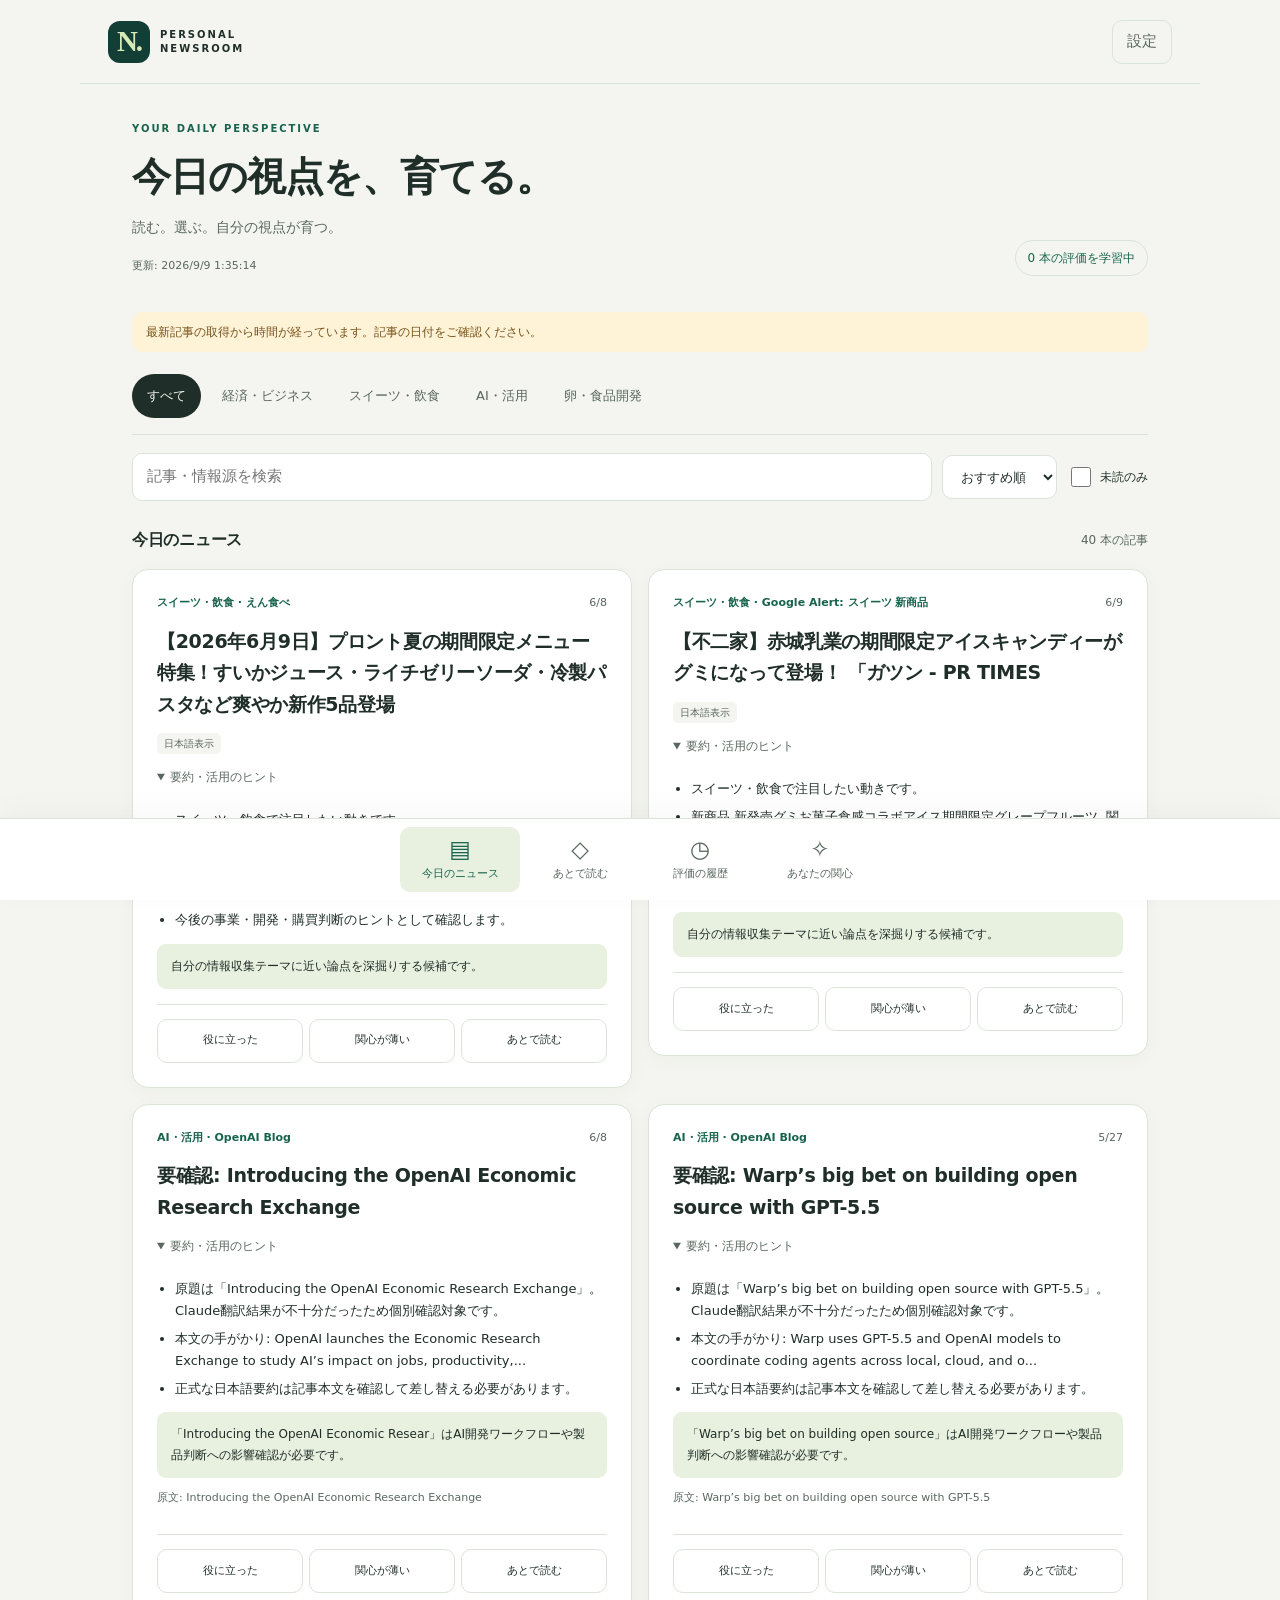
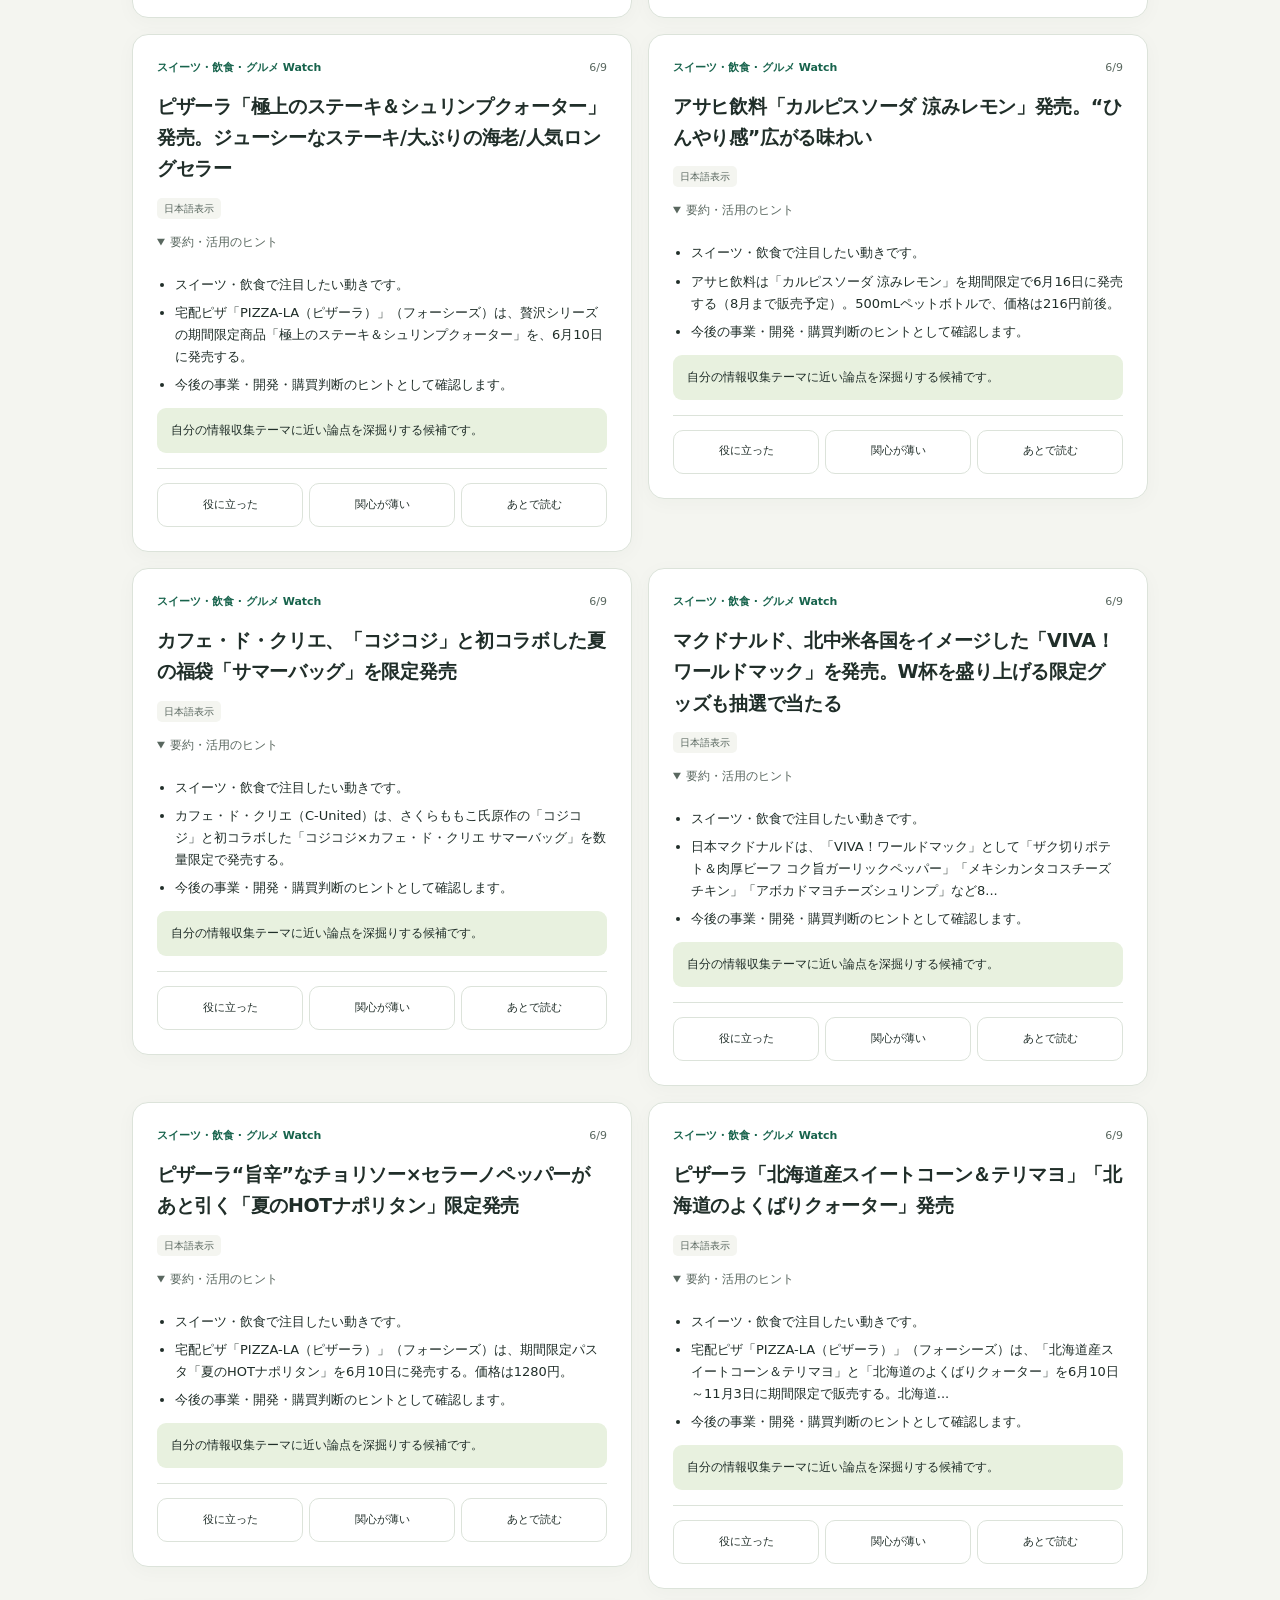
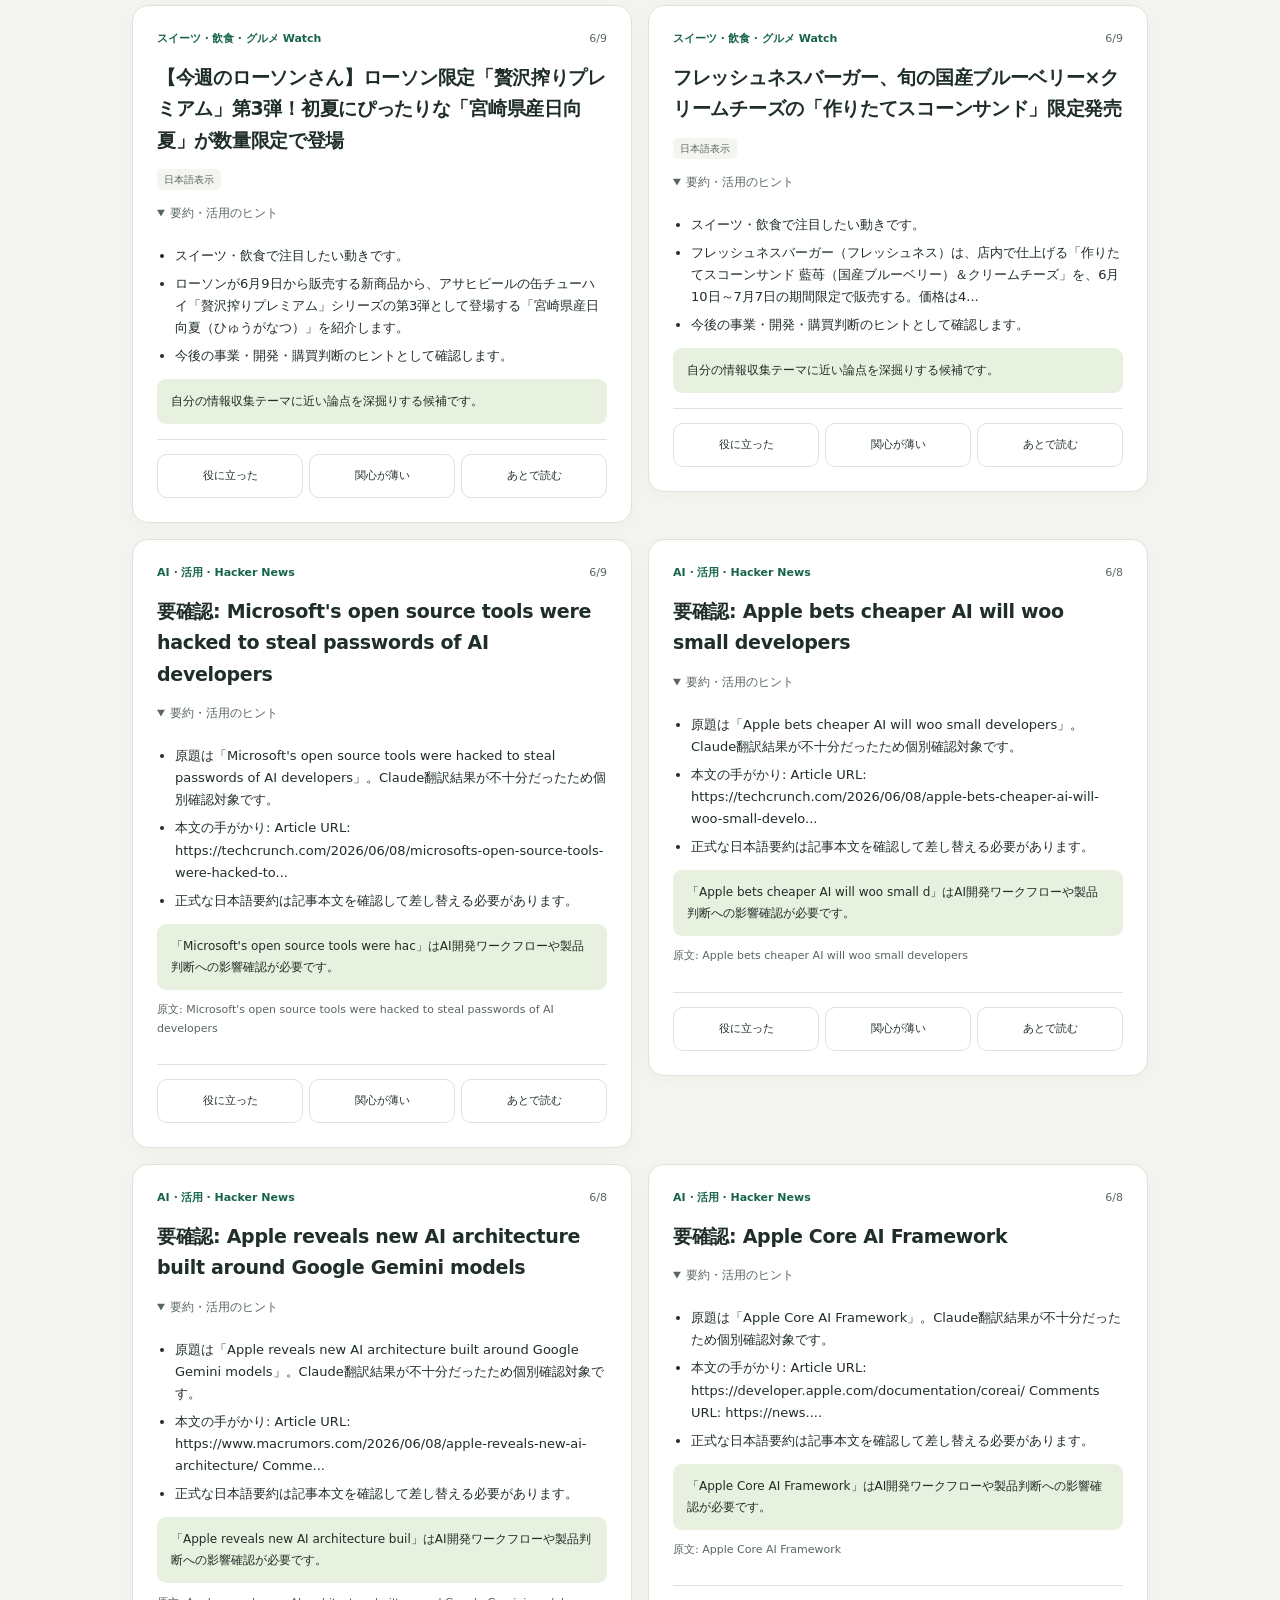
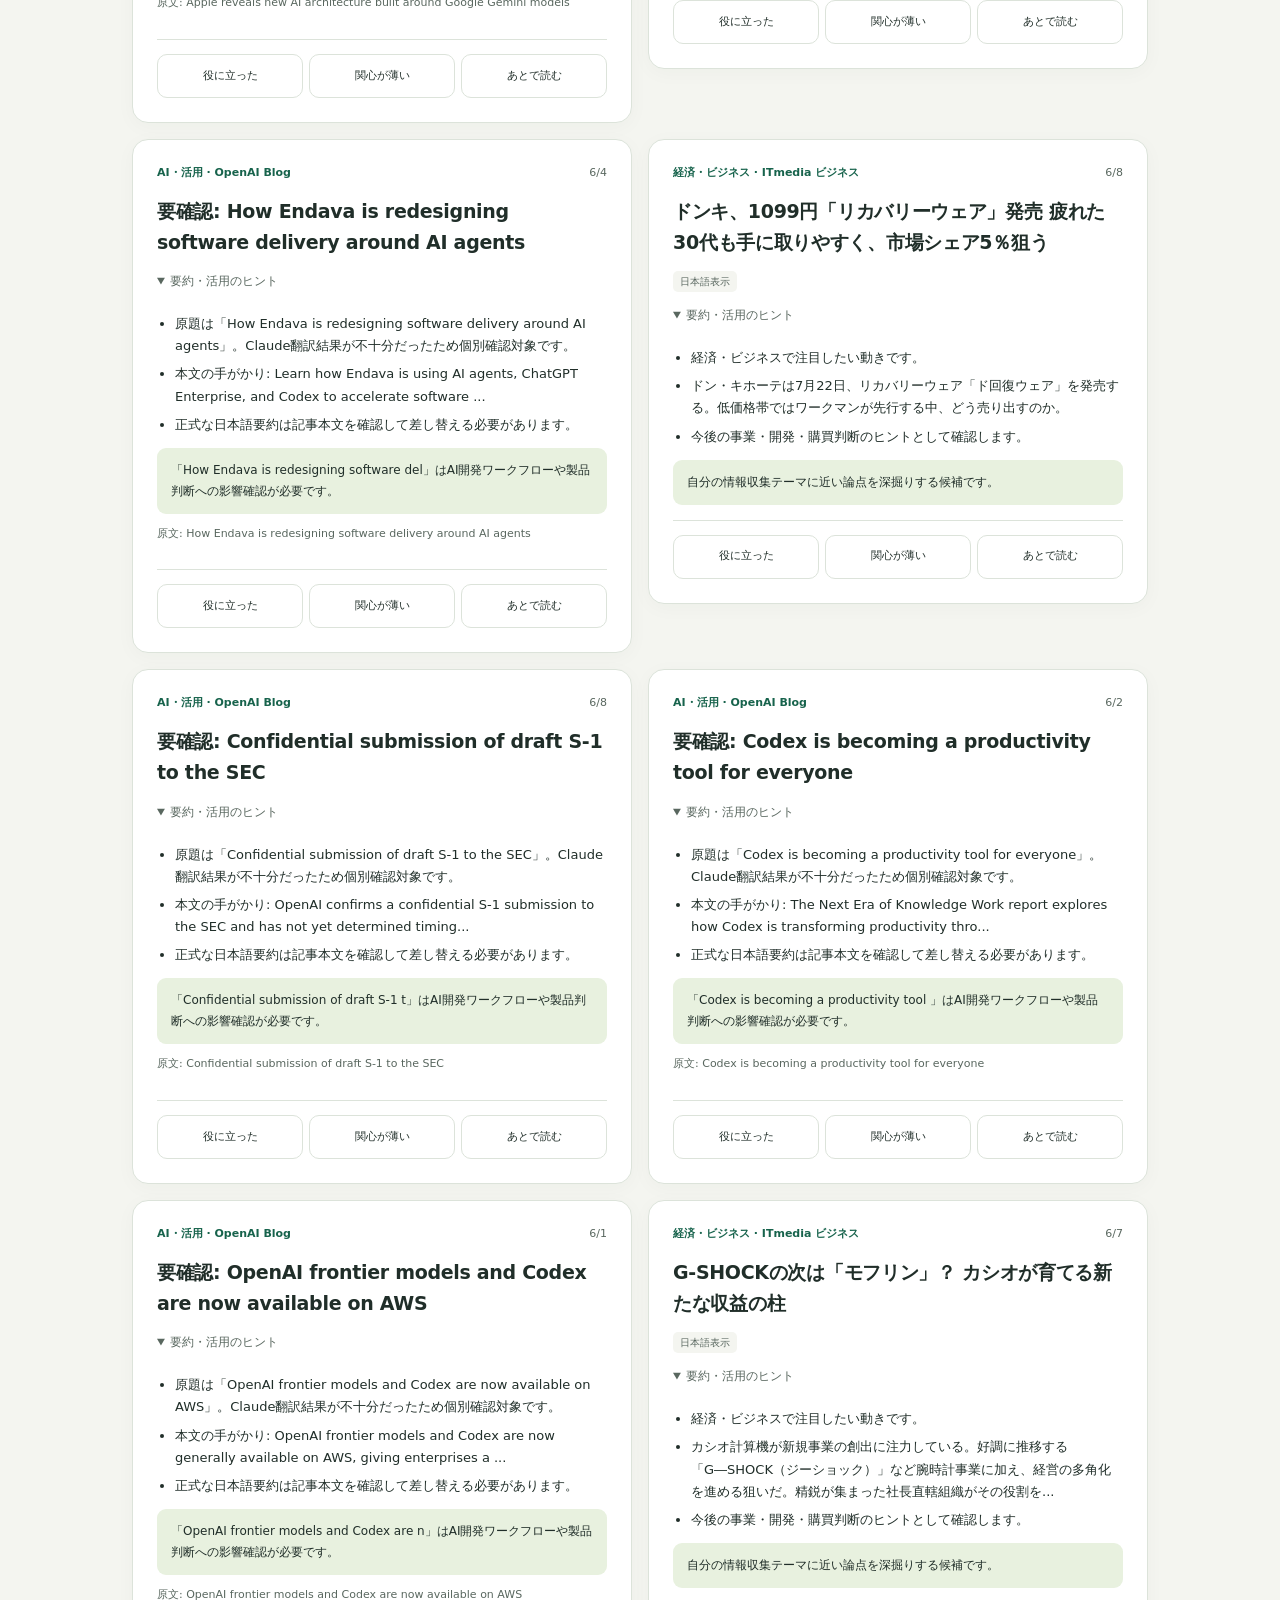
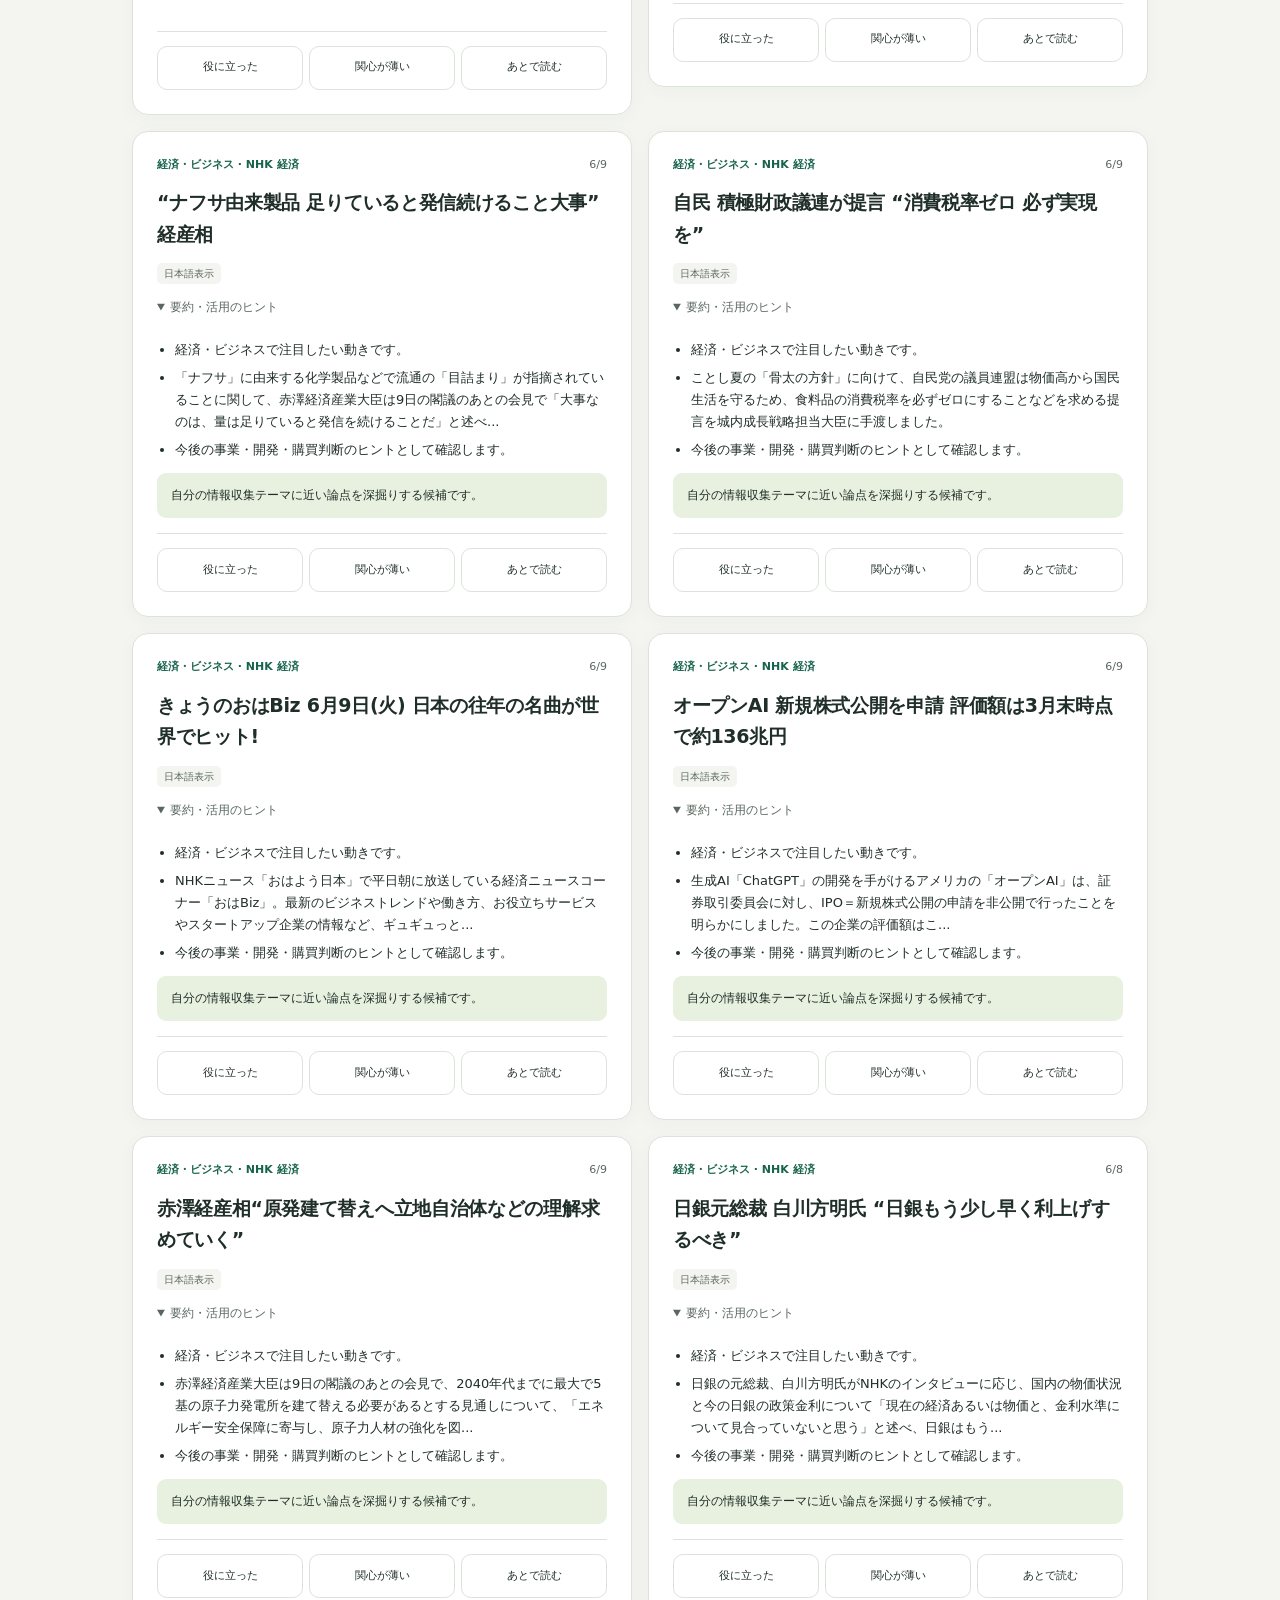
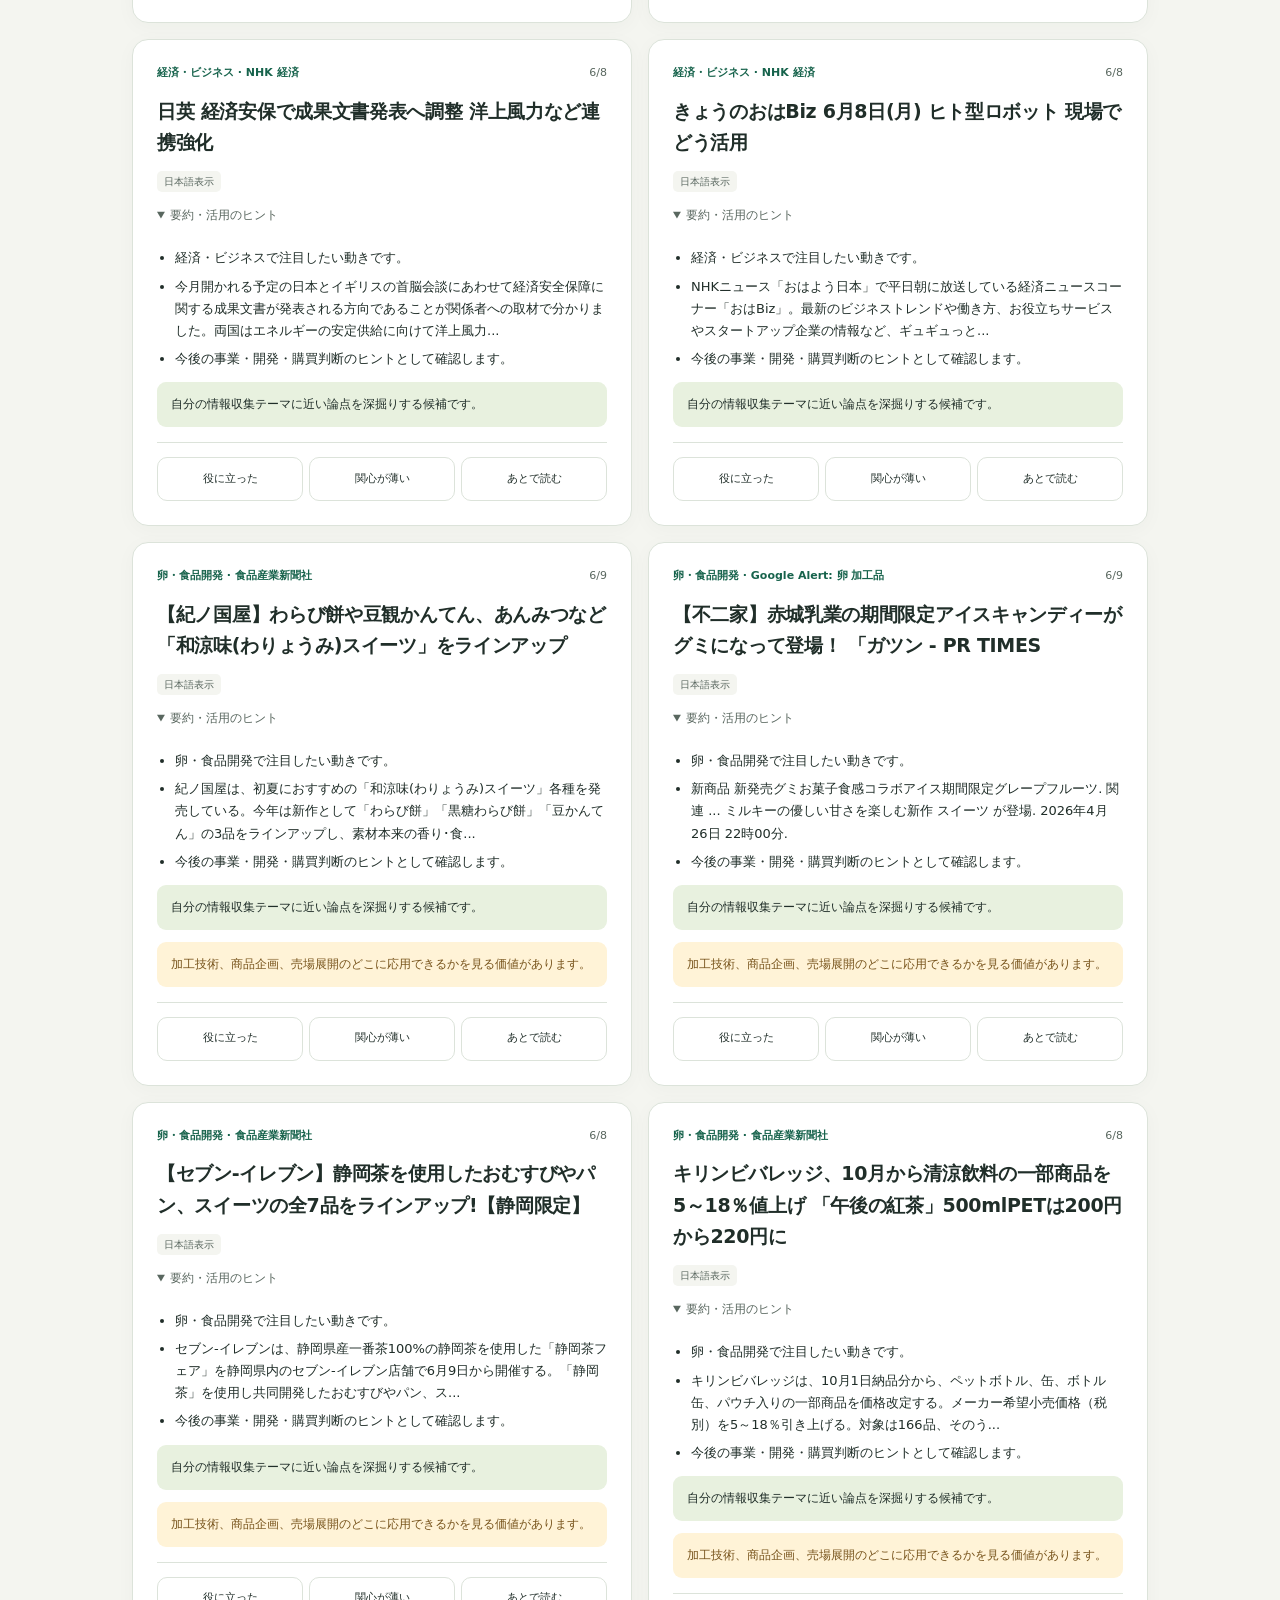
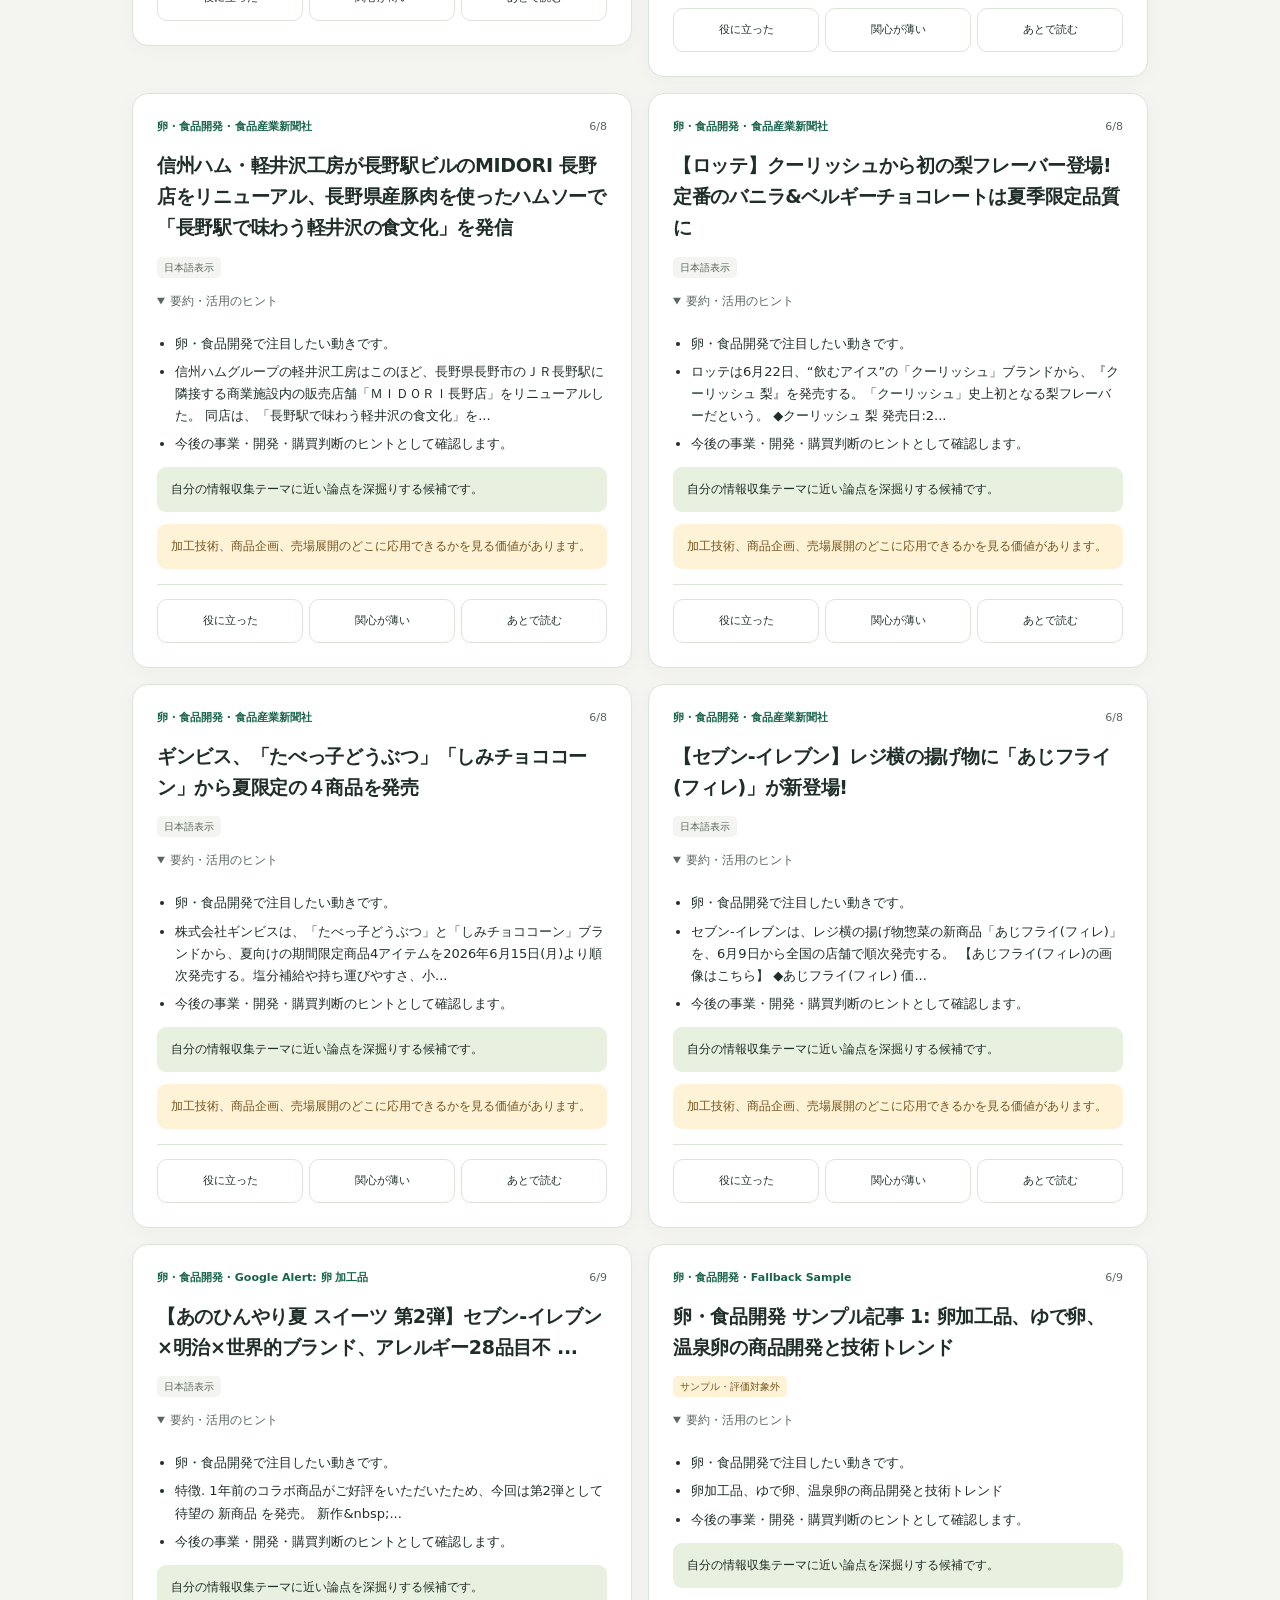
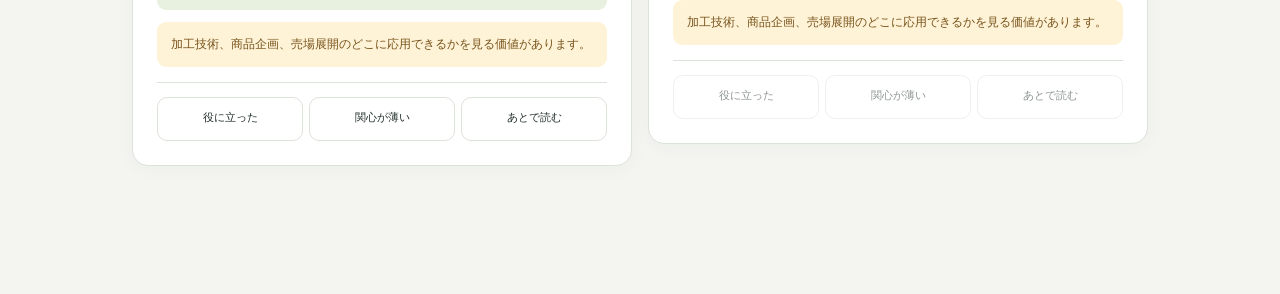
==== commit 4de35830: "Merge pull request #18 from anyhoe104-spec/codex/newsroom-release 4/4: PWA・復元可能なRSS学習と公開前検証を仕上げる" ====
--- a/public/index.html
+++ b/public/index.html
@@ -6,6 +6,7 @@
   <title data-i18n="app.title">Personal-Newsroom</title>
   <meta name="theme-color" content="#123e35">
   <meta name="description" content="ニュースを評価して、あなたの関心に育てるパーソナルニュースルーム。">
+  <link rel="apple-touch-icon" href="./icon-192.png">
   <link rel="manifest" href="./manifest.webmanifest">
   <link rel="icon" href="./icon.svg" type="image/svg+xml">
   <link rel="stylesheet" href="./style.css">
@@ -58,7 +59,7 @@
   </dialog>
   <noscript><p>記事の表示にはJavaScriptが必要です。ブラウザでJavaScriptを有効にしてください。</p></noscript>
 
-  <script id="newsData" type="application/json">{"generated_at": "2026-09-09T01:24:07+00:00", "vocabulary": {"business": ["経済", "戦略", "新規事業", "市場", "資本", "価格戦略", "business", "strategy", "market"], "food": ["スイーツ", "カフェ", "外食", "新商品", "限定", "期間限定", "コンビニ", "レストラン", "メニュー", "トレンド", "dessert", "restaurant", "bakery"], "ai_dev": ["活用事例", "導入事例", "ビジネス活用", "業務効率化", "使い方", "プロンプト", "ツール", "自動化", "ワークフロー", "話題", "SNS", "ChatGPT", "Claude", "Gemini", "生成AI", "AI", "LLM", "use case", "productivity", "workflow", "prompt", "agent"], "egg": ["卵", "たまご", "鶏卵", "ゆで卵", "温泉卵", "煮卵", "卵加工", "加工技術", "商品開発", "業務用", "食品工場", "製造", "品質", "egg", "boiled egg", "product development", "processing", "食品 商品開発", "共同開発", "コラボ", "開発背景", "開発秘話", "開発エピソード", "素材", "製法", "食感", "差別化", "ブランド戦略", "リニューアル", "監修", "冷凍食品", "チルド"]}, "categories": {"business": "経済・ビジネス", "food": "スイーツ・飲食", "ai_dev": "AI・開発", "egg": "卵・食品開発"}, "articles": [{"id": "ad3d0615fbe5a982", "title": "ドンキ、1099円「リカバリーウェア」発売 疲れた30代も手に取りやすく、市場シェア5％狙う", "original_title": "ドンキ、1099円「リカバリーウェア」発売 疲れた30代も手に取りやすく、市場シェア5％狙う", "display_title": "ドンキ、1099円「リカバリーウェア」発売 疲れた30代も手に取りやすく、市場シェア5％狙う", "translated_title": "ドンキ、1099円「リカバリーウェア」発売 疲れた30代も手に取りやすく、市場シェア5％狙う", "translated_summary": [], "fallback_title": "", "url": "https://www.itmedia.co.jp/business/articles/2606/09/news019.html", "source": "ITmedia ビジネス", "source_type": "rss", "source_region": "jp", "category": "business", "category_label": "経済・ビジネス", "published_at": "2026-06-08T20:30:00+00:00", "raw_summary": "ドン・キホーテは7月22日、リカバリーウェア「ド回復ウェア」を発売する。低価格帯ではワークマンが先行する中、どう売り出すのか。", "summary": ["経済・ビジネスで注目したい動きです。", "ドン・キホーテは7月22日、リカバリーウェア「ド回復ウェア」を発売する。低価格帯ではワークマンが先行する中、どう売り出すのか。", "今後の事業・開発・購買判断のヒントとして確認します。"], "impact": "自分の情報収集テーマに近い論点を深掘りする候補です。", "egg_insight": "", "score": 57.9, "category_relevance": 1.0}, {"id": "714121ce2dcd7193", "title": "G-SHOCKの次は「モフリン」？ カシオが育てる新たな収益の柱", "original_title": "G-SHOCKの次は「モフリン」？ カシオが育てる新たな収益の柱", "display_title": "G-SHOCKの次は「モフリン」？ カシオが育てる新たな収益の柱", "translated_title": "G-SHOCKの次は「モフリン」？ カシオが育てる新たな収益の柱", "translated_summary": [], "fallback_title": "", "url": "https://www.itmedia.co.jp/business/articles/2606/08/news071.html", "source": "ITmedia ビジネス", "source_type": "rss", "source_region": "jp", "category": "business", "category_label": "経済・ビジネス", "published_at": "2026-06-07T22:30:00+00:00", "raw_summary": "カシオ計算機が新規事業の創出に注力している。好調に推移する「G―SHOCK（ジーショック）」など腕時計事業に加え、経営の多角化を進める狙いだ。精鋭が集まった社長直轄組織がその役割を担い、挑戦の行方が注目される。", "summary": ["経済・ビジネスで注目したい動きです。", "カシオ計算機が新規事業の創出に注力している。好調に推移する「G―SHOCK（ジーショック）」など腕時計事業に加え、経営の多角化を進める狙いだ。精鋭が集まった社長直轄組織がその役割を...", "今後の事業・開発・購買判断のヒントとして確認します。"], "impact": "自分の情報収集テーマに近い論点を深掘りする候補です。", "egg_insight": "", "score": 54.0, "category_relevance": 1.0}, {"id": "d3494b9a0a518f91", "title": "“ナフサ由来製品 足りていると発信続けること大事” 経産相", "original_title": "“ナフサ由来製品 足りていると発信続けること大事” 経産相", "display_title": "“ナフサ由来製品 足りていると発信続けること大事” 経産相", "translated_title": "“ナフサ由来製品 足りていると発信続けること大事” 経産相", "translated_summary": [], "fallback_title": "", "url": "http://www3.nhk.or.jp/news/html/20260609/k10015145171000.html", "source": "NHK 経済", "source_type": "rss", "source_region": "jp", "category": "business", "category_label": "経済・ビジネス", "published_at": "2026-06-09T07:40:34+00:00", "raw_summary": "「ナフサ」に由来する化学製品などで流通の「目詰まり」が指摘されていることに関して、赤澤経済産業大臣は9日の閣議のあとの会見で「大事なのは、量は足りていると発信を続けることだ」と述べ、関係業界と連携しながら問題の解消に取り組む考えを示しました。", "summary": ["経済・ビジネスで注目したい動きです。", "「ナフサ」に由来する化学製品などで流通の「目詰まり」が指摘されていることに関して、赤澤経済産業大臣は9日の閣議のあとの会見で「大事なのは、量は足りていると発信を続けることだ」と述べ...", "今後の事業・開発・購買判断のヒントとして確認します。"], "impact": "自分の情報収集テーマに近い論点を深掘りする候補です。", "egg_insight": "", "score": 50.4, "category_relevance": 1.0}, {"id": "f92982482073f9a3", "title": "自民 積極財政議連が提言 “消費税率ゼロ 必ず実現を”", "original_title": "自民 積極財政議連が提言 “消費税率ゼロ 必ず実現を”", "display_title": "自民 積極財政議連が提言 “消費税率ゼロ 必ず実現を”", "translated_title": "自民 積極財政議連が提言 “消費税率ゼロ 必ず実現を”", "translated_summary": [], "fallback_title": "", "url": "http://www3.nhk.or.jp/news/html/20260609/k10015145071000.html", "source": "NHK 経済", "source_type": "rss", "source_region": "jp", "category": "business", "category_label": "経済・ビジネス", "published_at": "2026-06-09T06:02:49+00:00", "raw_summary": "ことし夏の「骨太の方針」に向けて、自民党の議員連盟は物価高から国民生活を守るため、食料品の消費税率を必ずゼロにすることなどを求める提言を城内成長戦略担当大臣に手渡しました。", "summary": ["経済・ビジネスで注目したい動きです。", "ことし夏の「骨太の方針」に向けて、自民党の議員連盟は物価高から国民生活を守るため、食料品の消費税率を必ずゼロにすることなどを求める提言を城内成長戦略担当大臣に手渡しました。", "今後の事業・開発・購買判断のヒントとして確認します。"], "impact": "自分の情報収集テーマに近い論点を深掘りする候補です。", "egg_insight": "", "score": 50.1, "category_relevance": 1.0}, {"id": "632186aa87f8d316", "title": "きょうのおはBiz 6月9日(火) 日本の往年の名曲が世界でヒット!", "original_title": "きょうのおはBiz 6月9日(火) 日本の往年の名曲が世界でヒット!", "display_title": "きょうのおはBiz 6月9日(火) 日本の往年の名曲が世界でヒット!", "translated_title": "きょうのおはBiz 6月9日(火) 日本の往年の名曲が世界でヒット!", "translated_summary": [], "fallback_title": "", "url": "http://www3.nhk.or.jp/news/html/20260609/k10015144821000.html", "source": "NHK 経済", "source_type": "rss", "source_region": "jp", "category": "business", "category_label": "経済・ビジネス", "published_at": "2026-06-09T03:35:57+00:00", "raw_summary": "NHKニュース「おはよう日本」で平日朝に放送している経済ニュースコーナー「おはBiz」。最新のビジネストレンドや働き方、お役立ちサービスやスタートアップ企業の情報など、ギュギュっとコンパクトにお届けします。", "summary": ["経済・ビジネスで注目したい動きです。", "NHKニュース「おはよう日本」で平日朝に放送している経済ニュースコーナー「おはBiz」。最新のビジネストレンドや働き方、お役立ちサービスやスタートアップ企業の情報など、ギュギュっと...", "今後の事業・開発・購買判断のヒントとして確認します。"], "impact": "自分の情報収集テーマに近い論点を深掘りする候補です。", "egg_insight": "", "score": 49.5, "category_relevance": 1.0}, {"id": "1543ea8a5dc9842a", "title": "オープンAI 新規株式公開を申請 評価額は3月末時点で約136兆円", "original_title": "オープンAI 新規株式公開を申請 評価額は3月末時点で約136兆円", "display_title": "オープンAI 新規株式公開を申請 評価額は3月末時点で約136兆円", "translated_title": "オープンAI 新規株式公開を申請 評価額は3月末時点で約136兆円", "translated_summary": [], "fallback_title": "", "url": "http://www3.nhk.or.jp/news/html/20260609/k10015144701000.html", "source": "NHK 経済", "source_type": "rss", "source_region": "jp", "category": "business", "category_label": "経済・ビジネス", "published_at": "2026-06-09T02:51:45+00:00", "raw_summary": "生成AI「ChatGPT」の開発を手がけるアメリカの「オープンAI」は、証券取引委員会に対し、IPO＝新規株式公開の申請を非公開で行ったことを明らかにしました。この企業の評価額はことし3月末時点でおよそ136兆円に達したとされ、生成AIの急速な普及をけん引した注目企業の上場に市場の関心が高まっています。", "summary": ["経済・ビジネスで注目したい動きです。", "生成AI「ChatGPT」の開発を手がけるアメリカの「オープンAI」は、証券取引委員会に対し、IPO＝新規株式公開の申請を非公開で行ったことを明らかにしました。この企業の評価額はこ...", "今後の事業・開発・購買判断のヒントとして確認します。"], "impact": "自分の情報収集テーマに近い論点を深掘りする候補です。", "egg_insight": "", "score": 49.4, "category_relevance": 1.0}, {"id": "7cf4b5f5f32fc08f", "title": "赤澤経産相“原発建て替えへ立地自治体などの理解求めていく”", "original_title": "赤澤経産相“原発建て替えへ立地自治体などの理解求めていく”", "display_title": "赤澤経産相“原発建て替えへ立地自治体などの理解求めていく”", "translated_title": "赤澤経産相“原発建て替えへ立地自治体などの理解求めていく”", "translated_summary": [], "fallback_title": "", "url": "http://www3.nhk.or.jp/news/html/20260609/k10015144861000.html", "source": "NHK 経済", "source_type": "rss", "source_region": "jp", "category": "business", "category_label": "経済・ビジネス", "published_at": "2026-06-09T02:27:57+00:00", "raw_summary": "赤澤経済産業大臣は9日の閣議のあとの会見で、2040年代までに最大で5基の原子力発電所を建て替える必要があるとする見通しについて、「エネルギー安全保障に寄与し、原子力人材の強化を図るために重要だ」と述べ、国が前面に立って立地する自治体などの理解を求めていく考えを示しました。", "summary": ["経済・ビジネスで注目したい動きです。", "赤澤経済産業大臣は9日の閣議のあとの会見で、2040年代までに最大で5基の原子力発電所を建て替える必要があるとする見通しについて、「エネルギー安全保障に寄与し、原子力人材の強化を図...", "今後の事業・開発・購買判断のヒントとして確認します。"], "impact": "自分の情報収集テーマに近い論点を深掘りする候補です。", "egg_insight": "", "score": 49.3, "category_relevance": 1.0}, {"id": "e02c99f1e7d69f6a", "title": "日銀元総裁 白川方明氏 “日銀もう少し早く利上げするべき”", "original_title": "日銀元総裁 白川方明氏 “日銀もう少し早く利上げするべき”", "display_title": "日銀元総裁 白川方明氏 “日銀もう少し早く利上げするべき”", "translated_title": "日銀元総裁 白川方明氏 “日銀もう少し早く利上げするべき”", "translated_summary": [], "fallback_title": "", "url": "http://www3.nhk.or.jp/news/html/20260609/k10015144491000.html", "source": "NHK 経済", "source_type": "rss", "source_region": "jp", "category": "business", "category_label": "経済・ビジネス", "published_at": "2026-06-08T20:39:41+00:00", "raw_summary": "日銀の元総裁、白川方明氏がNHKのインタビューに応じ、国内の物価状況と今の日銀の政策金利について「現在の経済あるいは物価と、金利水準について見合っていないと思う」と述べ、日銀はもう少し早く利上げすべきだったという認識を示しました。", "summary": ["経済・ビジネスで注目したい動きです。", "日銀の元総裁、白川方明氏がNHKのインタビューに応じ、国内の物価状況と今の日銀の政策金利について「現在の経済あるいは物価と、金利水準について見合っていないと思う」と述べ、日銀はもう...", "今後の事業・開発・購買判断のヒントとして確認します。"], "impact": "自分の情報収集テーマに近い論点を深掘りする候補です。", "egg_insight": "", "score": 48.1, "category_relevance": 1.0}, {"id": "2e1d0953e70ba550", "title": "日英 経済安保で成果文書発表へ調整 洋上風力など連携強化", "original_title": "日英 経済安保で成果文書発表へ調整 洋上風力など連携強化", "display_title": "日英 経済安保で成果文書発表へ調整 洋上風力など連携強化", "translated_title": "日英 経済安保で成果文書発表へ調整 洋上風力など連携強化", "translated_summary": [], "fallback_title": "", "url": "http://www3.nhk.or.jp/news/html/20260609/k10015144611000.html", "source": "NHK 経済", "source_type": "rss", "source_region": "jp", "category": "business", "category_label": "経済・ビジネス", "published_at": "2026-06-08T20:16:03+00:00", "raw_summary": "今月開かれる予定の日本とイギリスの首脳会談にあわせて経済安全保障に関する成果文書が発表される方向であることが関係者への取材で分かりました。両国はエネルギーの安定供給に向けて洋上風力発電や次世代型の原子炉など幅広い分野での連携を確認する方針です。", "summary": ["経済・ビジネスで注目したい動きです。", "今月開かれる予定の日本とイギリスの首脳会談にあわせて経済安全保障に関する成果文書が発表される方向であることが関係者への取材で分かりました。両国はエネルギーの安定供給に向けて洋上風力...", "今後の事業・開発・購買判断のヒントとして確認します。"], "impact": "自分の情報収集テーマに近い論点を深掘りする候補です。", "egg_insight": "", "score": 48.0, "category_relevance": 1.0}, {"id": "332c495972b75f1c", "title": "きょうのおはBiz 6月8日(月) ヒト型ロボット 現場でどう活用", "original_title": "きょうのおはBiz 6月8日(月) ヒト型ロボット 現場でどう活用", "display_title": "きょうのおはBiz 6月8日(月) ヒト型ロボット 現場でどう活用", "translated_title": "きょうのおはBiz 6月8日(月) ヒト型ロボット 現場でどう活用", "translated_summary": [], "fallback_title": "", "url": "http://www3.nhk.or.jp/news/html/20260608/k10015143941000.html", "source": "NHK 経済", "source_type": "rss", "source_region": "jp", "category": "business", "category_label": "経済・ビジネス", "published_at": "2026-06-08T05:40:36+00:00", "raw_summary": "NHKニュース「おはよう日本」で平日朝に放送している経済ニュースコーナー「おはBiz」。最新のビジネストレンドや働き方、お役立ちサービスやスタートアップ企業の情報など、ギュギュっとコンパクトにお届けします。", "summary": ["経済・ビジネスで注目したい動きです。", "NHKニュース「おはよう日本」で平日朝に放送している経済ニュースコーナー「おはBiz」。最新のビジネストレンドや働き方、お役立ちサービスやスタートアップ企業の情報など、ギュギュっと...", "今後の事業・開発・購買判断のヒントとして確認します。"], "impact": "自分の情報収集テーマに近い論点を深掘りする候補です。", "egg_insight": "", "score": 45.3, "category_relevance": 1.0}, {"id": "f17835f0bc32b201", "title": "【2026年6月9日】プロント夏の期間限定メニュー特集！すいかジュース・ライチゼリーソーダ・冷製パスタなど爽やか新作5品登場", "original_title": "【2026年6月9日】プロント夏の期間限定メニュー特集！すいかジュース・ライチゼリーソーダ・冷製パスタなど爽やか新作5品登場", "display_title": "【2026年6月9日】プロント夏の期間限定メニュー特集！すいかジュース・ライチゼリーソーダ・冷製パスタなど爽やか新作5品登場", "translated_title": "【2026年6月9日】プロント夏の期間限定メニュー特集！すいかジュース・ライチゼリーソーダ・冷製パスタなど爽やか新作5品登場", "translated_summary": [], "fallback_title": "", "url": "https://entabe.jp/60455/2026-jun-pronto-summer-limited-drinks-pasta", "source": "えん食べ", "source_type": "rss", "source_region": "jp", "category": "food", "category_label": "スイーツ・飲食", "published_at": "2026-06-08T11:30:00+00:00", "raw_summary": "カフェ「プロント」が2026年6月9日より夏の期間限定メニューを開始します。定番人気のすいかジュースに加え、SNS映えするゼリーソーダや冷製パスタ2種など爽やかな全5品が9月まで楽しめます。", "summary": ["スイーツ・飲食で注目したい動きです。", "カフェ「プロント」が2026年6月9日より夏の期間限定メニューを開始します。定番人気のすいかジュースに加え、SNS映えするゼリーソーダや冷製パスタ2種など爽やかな全5品が9月まで楽...", "今後の事業・開発・購買判断のヒントとして確認します。"], "impact": "自分の情報収集テーマに近い論点を深掘りする候補です。", "egg_insight": "", "score": 81.0, "category_relevance": 1.0}, {"id": "076701f792c4c03b", "title": "【不二家】赤城乳業の期間限定アイスキャンディーがグミになって登場！ 「ガツン - PR TIMES", "original_title": "【不二家】赤城乳業の期間限定アイスキャンディーがグミになって登場！ 「ガツン - PR TIMES", "display_title": "【不二家】赤城乳業の期間限定アイスキャンディーがグミになって登場！ 「ガツン - PR TIMES", "translated_title": "【不二家】赤城乳業の期間限定アイスキャンディーがグミになって登場！ 「ガツン - PR TIMES", "translated_summary": [], "fallback_title": "", "url": "https://www.google.com/url?rct=j&sa=t&url=https://prtimes.jp/main/html/rd/p/000000435.000097396.html&ct=ga&cd=CAIyGjI0MzJiMzA1ZDYxOWJiOTc6Y29tOmphOlVT&usg=AOvVaw3C9T5YvIOIOJkVYr6E2iO2", "source": "Google Alert: スイーツ 新商品", "source_type": "google_alert", "source_region": "jp", "category": "food", "category_label": "スイーツ・飲食", "published_at": "2026-06-09T08:25:10.229506+00:00", "raw_summary": "新商品 新発売グミお菓子食感コラボアイス期間限定グレープフルーツ. 関連 ... ミルキーの優しい甘さを楽しむ新作 スイーツ が登場. 2026年4月26日 22時00分.", "summary": ["スイーツ・飲食で注目したい動きです。", "新商品 新発売グミお菓子食感コラボアイス期間限定グレープフルーツ. 関連 ... ミルキーの優しい甘さを楽しむ新作 スイーツ が登場. 2026年4月26日 22時00分.", "今後の事業・開発・購買判断のヒントとして確認します。"], "impact": "自分の情報収集テーマに近い論点を深掘りする候補です。", "egg_insight": "", "score": 75.4, "category_relevance": 1.0}, {"id": "47f68a1efa8fab89", "title": "マクドナルド、北中米各国をイメージした「VIVA！ワールドマック」を発売。W杯を盛り上げる限定グッズも抽選で当たる", "original_title": "マクドナルド、北中米各国をイメージした「VIVA！ワールドマック」を発売。W杯を盛り上げる限定グッズも抽選で当たる", "display_title": "マクドナルド、北中米各国をイメージした「VIVA！ワールドマック」を発売。W杯を盛り上げる限定グッズも抽選で当たる", "translated_title": "マクドナルド、北中米各国をイメージした「VIVA！ワールドマック」を発売。W杯を盛り上げる限定グッズも抽選で当たる", "translated_summary": [], "fallback_title": "", "url": "https://gourmet.watch.impress.co.jp/docs/news/2115665.html", "source": "グルメ Watch", "source_type": "rss", "source_region": "jp", "category": "food", "category_label": "スイーツ・飲食", "published_at": "2026-06-09T08:25:09.511174+00:00", "raw_summary": "日本マクドナルドは、「VIVA！ワールドマック」として「ザク切りポテト＆肉厚ビーフ コク旨ガーリックペッパー」「メキシカンタコスチーズチキン」「アボカドマヨチーズシュリンプ」など8商品を6月17日に期間限定で販売を開始する。", "summary": ["スイーツ・飲食で注目したい動きです。", "日本マクドナルドは、「VIVA！ワールドマック」として「ザク切りポテト＆肉厚ビーフ コク旨ガーリックペッパー」「メキシカンタコスチーズチキン」「アボカドマヨチーズシュリンプ」など8...", "今後の事業・開発・購買判断のヒントとして確認します。"], "impact": "自分の情報収集テーマに近い論点を深掘りする候補です。", "egg_insight": "", "score": 65.9, "category_relevance": 1.0}, {"id": "5d070321b0b76c50", "title": "ピザーラ「北海道産スイートコーン＆テリマヨ」「北海道のよくばりクォーター」発売", "original_title": "ピザーラ「北海道産スイートコーン＆テリマヨ」「北海道のよくばりクォーター」発売", "display_title": "ピザーラ「北海道産スイートコーン＆テリマヨ」「北海道のよくばりクォーター」発売", "translated_title": "ピザーラ「北海道産スイートコーン＆テリマヨ」「北海道のよくばりクォーター」発売", "translated_summary": [], "fallback_title": "", "url": "https://gourmet.watch.impress.co.jp/docs/news/2115229.html", "source": "グルメ Watch", "source_type": "rss", "source_region": "jp", "category": "food", "category_label": "スイーツ・飲食", "published_at": "2026-06-09T08:25:09.511174+00:00", "raw_summary": "宅配ピザ「PIZZA-LA（ピザーラ）」（フォーシーズ）は、「北海道産スイートコーン＆テリマヨ」と「北海道のよくばりクォーター」を6月10日～11月3日に期間限定で販売する。北海道産スイートコーンの甘みを主役にした、夏にぴったりの2品。", "summary": ["スイーツ・飲食で注目したい動きです。", "宅配ピザ「PIZZA-LA（ピザーラ）」（フォーシーズ）は、「北海道産スイートコーン＆テリマヨ」と「北海道のよくばりクォーター」を6月10日～11月3日に期間限定で販売する。北海道...", "今後の事業・開発・購買判断のヒントとして確認します。"], "impact": "自分の情報収集テーマに近い論点を深掘りする候補です。", "egg_insight": "", "score": 65.9, "category_relevance": 1.0}, {"id": "2d38e8afe1d36250", "title": "カフェ・ド・クリエ、「コジコジ」と初コラボした夏の福袋「サマーバッグ」を限定発売", "original_title": "カフェ・ド・クリエ、「コジコジ」と初コラボした夏の福袋「サマーバッグ」を限定発売", "display_title": "カフェ・ド・クリエ、「コジコジ」と初コラボした夏の福袋「サマーバッグ」を限定発売", "translated_title": "カフェ・ド・クリエ、「コジコジ」と初コラボした夏の福袋「サマーバッグ」を限定発売", "translated_summary": [], "fallback_title": "", "url": "https://gourmet.watch.impress.co.jp/docs/news/fukubukuro/2115541.html", "source": "グルメ Watch", "source_type": "rss", "source_region": "jp", "category": "food", "category_label": "スイーツ・飲食", "published_at": "2026-06-09T08:25:09.511174+00:00", "raw_summary": "カフェ・ド・クリエ（C-United）は、さくらももこ氏原作の「コジコジ」と初コラボした「コジコジ×カフェ・ド・クリエ サマーバッグ」を数量限定で発売する。", "summary": ["スイーツ・飲食で注目したい動きです。", "カフェ・ド・クリエ（C-United）は、さくらももこ氏原作の「コジコジ」と初コラボした「コジコジ×カフェ・ド・クリエ サマーバッグ」を数量限定で発売する。", "今後の事業・開発・購買判断のヒントとして確認します。"], "impact": "自分の情報収集テーマに近い論点を深掘りする候補です。", "egg_insight": "", "score": 65.9, "category_relevance": 1.0}, {"id": "48312e02e9cb76d4", "title": "ピザーラ“旨辛”なチョリソー×セラーノペッパーがあと引く「夏のHOTナポリタン」限定発売", "original_title": "ピザーラ“旨辛”なチョリソー×セラーノペッパーがあと引く「夏のHOTナポリタン」限定発売", "display_title": "ピザーラ“旨辛”なチョリソー×セラーノペッパーがあと引く「夏のHOTナポリタン」限定発売", "translated_title": "ピザーラ“旨辛”なチョリソー×セラーノペッパーがあと引く「夏のHOTナポリタン」限定発売", "translated_summary": [], "fallback_title": "", "url": "https://gourmet.watch.impress.co.jp/docs/news/2115004.html", "source": "グルメ Watch", "source_type": "rss", "source_region": "jp", "category": "food", "category_label": "スイーツ・飲食", "published_at": "2026-06-09T08:25:09.513179+00:00", "raw_summary": "宅配ピザ「PIZZA-LA（ピザーラ）」（フォーシーズ）は、期間限定パスタ「夏のHOTナポリタン」を6月10日に発売する。価格は1280円。", "summary": ["スイーツ・飲食で注目したい動きです。", "宅配ピザ「PIZZA-LA（ピザーラ）」（フォーシーズ）は、期間限定パスタ「夏のHOTナポリタン」を6月10日に発売する。価格は1280円。", "今後の事業・開発・購買判断のヒントとして確認します。"], "impact": "自分の情報収集テーマに近い論点を深掘りする候補です。", "egg_insight": "", "score": 65.9, "category_relevance": 1.0}, {"id": "6577d82ae15c83c8", "title": "【今週のローソンさん】ローソン限定「贅沢搾りプレミアム」第3弾！初夏にぴったりな「宮崎県産日向夏」が数量限定で登場", "original_title": "【今週のローソンさん】ローソン限定「贅沢搾りプレミアム」第3弾！初夏にぴったりな「宮崎県産日向夏」が数量限定で登場", "display_title": "【今週のローソンさん】ローソン限定「贅沢搾りプレミアム」第3弾！初夏にぴったりな「宮崎県産日向夏」が数量限定で登場", "translated_title": "【今週のローソンさん】ローソン限定「贅沢搾りプレミアム」第3弾！初夏にぴったりな「宮崎県産日向夏」が数量限定で登場", "translated_summary": [], "fallback_title": "", "url": "https://gourmet.watch.impress.co.jp/docs/news/2115465.html", "source": "グルメ Watch", "source_type": "rss", "source_region": "jp", "category": "food", "category_label": "スイーツ・飲食", "published_at": "2026-06-09T08:25:09.513179+00:00", "raw_summary": "ローソンが6月9日から販売する新商品から、アサヒビールの缶チューハイ「贅沢搾りプレミアム」シリーズの第3弾として登場する「宮崎県産日向夏（ひゅうがなつ）」を紹介します。", "summary": ["スイーツ・飲食で注目したい動きです。", "ローソンが6月9日から販売する新商品から、アサヒビールの缶チューハイ「贅沢搾りプレミアム」シリーズの第3弾として登場する「宮崎県産日向夏（ひゅうがなつ）」を紹介します。", "今後の事業・開発・購買判断のヒントとして確認します。"], "impact": "自分の情報収集テーマに近い論点を深掘りする候補です。", "egg_insight": "", "score": 65.9, "category_relevance": 1.0}, {"id": "0452af56b1ec9041", "title": "ピザーラ「極上のステーキ＆シュリンプクォーター」発売。ジューシーなステーキ/大ぶりの海老/人気ロングセラー", "original_title": "ピザーラ「極上のステーキ＆シュリンプクォーター」発売。ジューシーなステーキ/大ぶりの海老/人気ロングセラー", "display_title": "ピザーラ「極上のステーキ＆シュリンプクォーター」発売。ジューシーなステーキ/大ぶりの海老/人気ロングセラー", "translated_title": "ピザーラ「極上のステーキ＆シュリンプクォーター」発売。ジューシーなステーキ/大ぶりの海老/人気ロングセラー", "translated_summary": [], "fallback_title": "", "url": "https://gourmet.watch.impress.co.jp/docs/news/2114980.html", "source": "グルメ Watch", "source_type": "rss", "source_region": "jp", "category": "food", "category_label": "スイーツ・飲食", "published_at": "2026-06-09T08:25:09.513179+00:00", "raw_summary": "宅配ピザ「PIZZA-LA（ピザーラ）」（フォーシーズ）は、贅沢シリーズの期間限定商品「極上のステーキ＆シュリンプクォーター」を、6月10日に発売する。", "summary": ["スイーツ・飲食で注目したい動きです。", "宅配ピザ「PIZZA-LA（ピザーラ）」（フォーシーズ）は、贅沢シリーズの期間限定商品「極上のステーキ＆シュリンプクォーター」を、6月10日に発売する。", "今後の事業・開発・購買判断のヒントとして確認します。"], "impact": "自分の情報収集テーマに近い論点を深掘りする候補です。", "egg_insight": "", "score": 65.9, "category_relevance": 1.0}, {"id": "9d16ce1bce6258aa", "title": "フレッシュネスバーガー、旬の国産ブルーベリー×クリームチーズの「作りたてスコーンサンド」限定発売", "original_title": "フレッシュネスバーガー、旬の国産ブルーベリー×クリームチーズの「作りたてスコーンサンド」限定発売", "display_title": "フレッシュネスバーガー、旬の国産ブルーベリー×クリームチーズの「作りたてスコーンサンド」限定発売", "translated_title": "フレッシュネスバーガー、旬の国産ブルーベリー×クリームチーズの「作りたてスコーンサンド」限定発売", "translated_summary": [], "fallback_title": "", "url": "https://gourmet.watch.impress.co.jp/docs/news/2114617.html", "source": "グルメ Watch", "source_type": "rss", "source_region": "jp", "category": "food", "category_label": "スイーツ・飲食", "published_at": "2026-06-09T08:25:09.513179+00:00", "raw_summary": "フレッシュネスバーガー（フレッシュネス）は、店内で仕上げる「作りたてスコーンサンド 藍苺（国産ブルーベリー）＆クリームチーズ」を、6月10日～7月7日の期間限定で販売する。価格は450円。", "summary": ["スイーツ・飲食で注目したい動きです。", "フレッシュネスバーガー（フレッシュネス）は、店内で仕上げる「作りたてスコーンサンド 藍苺（国産ブルーベリー）＆クリームチーズ」を、6月10日～7月7日の期間限定で販売する。価格は4...", "今後の事業・開発・購買判断のヒントとして確認します。"], "impact": "自分の情報収集テーマに近い論点を深掘りする候補です。", "egg_insight": "", "score": 65.9, "category_relevance": 1.0}, {"id": "0a4a5b5da12e5e69", "title": "アサヒ飲料「カルピスソーダ 涼みレモン」発売。“ひんやり感”広がる味わい", "original_title": "アサヒ飲料「カルピスソーダ 涼みレモン」発売。“ひんやり感”広がる味わい", "display_title": "アサヒ飲料「カルピスソーダ 涼みレモン」発売。“ひんやり感”広がる味わい", "translated_title": "アサヒ飲料「カルピスソーダ 涼みレモン」発売。“ひんやり感”広がる味わい", "translated_summary": [], "fallback_title": "", "url": "https://gourmet.watch.impress.co.jp/docs/news/2114588.html", "source": "グルメ Watch", "source_type": "rss", "source_region": "jp", "category": "food", "category_label": "スイーツ・飲食", "published_at": "2026-06-09T08:25:09.513179+00:00", "raw_summary": "アサヒ飲料は「カルピスソーダ 涼みレモン」を期間限定で6月16日に発売する（8月まで販売予定）。500mLペットボトルで、価格は216円前後。", "summary": ["スイーツ・飲食で注目したい動きです。", "アサヒ飲料は「カルピスソーダ 涼みレモン」を期間限定で6月16日に発売する（8月まで販売予定）。500mLペットボトルで、価格は216円前後。", "今後の事業・開発・購買判断のヒントとして確認します。"], "impact": "自分の情報収集テーマに近い論点を深掘りする候補です。", "egg_insight": "", "score": 65.9, "category_relevance": 1.0}, {"id": "1e7335c27d4c4f2a", "title": "Introducing the OpenAI Economic Research Exchange", "original_title": "Introducing the OpenAI Economic Research Exchange", "display_title": "Introducing the OpenAI Economic Research Exchange", "translated_title": "", "translated_summary": [], "fallback_title": "要確認: Introducing the OpenAI Economic Research Exchange", "url": "https://openai.com/index/economic-research-exchange", "source": "OpenAI Blog", "source_type": "rss", "source_region": "jp", "category": "ai_dev", "category_label": "AI・開発", "published_at": "2026-06-08T00:00:00+00:00", "raw_summary": "OpenAI launches the Economic Research Exchange to study AI’s impact on jobs, productivity, and the economy. Applications are now open for selected research projects.", "summary": ["原題は「Introducing the OpenAI Economic Research Exchange」。Claude翻訳結果が不十分だったため個別確認対象です。", "本文の手がかり: OpenAI launches the Economic Research Exchange to study AI’s impact on jobs, productivity,...", "正式な日本語要約は記事本文を確認して差し替える必要があります。"], "impact": "「Introducing the OpenAI Economic Resear」はAI開発ワークフローや製品判断への影響確認が必要です。", "egg_insight": "", "score": 68.2, "category_relevance": 1.0}, {"id": "7dcde8da3f49cd95", "title": "Warp’s big bet on building open source with GPT-5.5", "original_title": "Warp’s big bet on building open source with GPT-5.5", "display_title": "Warp’s big bet on building open source with GPT-5.5", "translated_title": "", "translated_summary": [], "fallback_title": "要確認: Warp’s big bet on building open source with GPT-5.5", "url": "https://openai.com/index/warp", "source": "OpenAI Blog", "source_type": "rss", "source_region": "jp", "category": "ai_dev", "category_label": "AI・開発", "published_at": "2026-05-27T00:00:00+00:00", "raw_summary": "Warp uses GPT-5.5 and OpenAI models to coordinate coding agents across local, cloud, and open-source development workflows.", "summary": ["原題は「Warp’s big bet on building open source with GPT-5.5」。Claude翻訳結果が不十分だったため個別確認対象です。", "本文の手がかり: Warp uses GPT-5.5 and OpenAI models to coordinate coding agents across local, cloud, and o...", "正式な日本語要約は記事本文を確認して差し替える必要があります。"], "impact": "「Warp’s big bet on building open source」はAI開発ワークフローや製品判断への影響確認が必要です。", "egg_insight": "", "score": 67.3, "category_relevance": 1.0}, {"id": "3ef2afea4c549705", "title": "Microsoft's open source tools were hacked to steal passwords of AI developers", "original_title": "Microsoft's open source tools were hacked to steal passwords of AI developers", "display_title": "Microsoft's open source tools were hacked to steal passwords of AI developers", "translated_title": "", "translated_summary": [], "fallback_title": "要確認: Microsoft's open source tools were hacked to steal passwords of AI developers", "url": "https://techcrunch.com/2026/06/08/microsofts-open-source-tools-were-hacked-to-steal-passwords-of-ai-developers/", "source": "Hacker News", "source_type": "rss", "source_region": "jp", "category": "ai_dev", "category_label": "AI・開発", "published_at": "2026-06-09T07:33:16+00:00", "raw_summary": "Article URL: https://techcrunch.com/2026/06/08/microsofts-open-source-tools-were-hacked-to-steal-passwords-of-ai-developers/ Comments URL: https://news.ycombinator.com/item?id=48457830 Points: 19 # Comments: 2", "summary": ["原題は「Microsoft's open source tools were hacked to steal passwords of AI developers」。Claude翻訳結果が不十分だったため個別確認対象です。", "本文の手がかり: Article URL: https://techcrunch.com/2026/06/08/microsofts-open-source-tools-were-hacked-to...", "正式な日本語要約は記事本文を確認して差し替える必要があります。"], "impact": "「Microsoft's open source tools were hac」はAI開発ワークフローや製品判断への影響確認が必要です。", "egg_insight": "", "score": 64.4, "category_relevance": 1.0}, {"id": "3bcfcad49c59ffdb", "title": "Apple bets cheaper AI will woo small developers", "original_title": "Apple bets cheaper AI will woo small developers", "display_title": "Apple bets cheaper AI will woo small developers", "translated_title": "", "translated_summary": [], "fallback_title": "要確認: Apple bets cheaper AI will woo small developers", "url": "https://techcrunch.com/2026/06/08/apple-bets-cheaper-ai-will-woo-small-developers/", "source": "Hacker News", "source_type": "rss", "source_region": "jp", "category": "ai_dev", "category_label": "AI・開発", "published_at": "2026-06-08T21:02:00+00:00", "raw_summary": "Article URL: https://techcrunch.com/2026/06/08/apple-bets-cheaper-ai-will-woo-small-developers/ Comments URL: https://news.ycombinator.com/item?id=48452000 Points: 56 # Comments: 22", "summary": ["原題は「Apple bets cheaper AI will woo small developers」。Claude翻訳結果が不十分だったため個別確認対象です。", "本文の手がかり: Article URL: https://techcrunch.com/2026/06/08/apple-bets-cheaper-ai-will-woo-small-develo...", "正式な日本語要約は記事本文を確認して差し替える必要があります。"], "impact": "「Apple bets cheaper AI will woo small d」はAI開発ワークフローや製品判断への影響確認が必要です。", "egg_insight": "", "score": 62.1, "category_relevance": 1.0}, {"id": "8425b1eb9b08506e", "title": "Apple reveals new AI architecture built around Google Gemini models", "original_title": "Apple reveals new AI architecture built around Google Gemini models", "display_title": "Apple reveals new AI architecture built around Google Gemini models", "translated_title": "", "translated_summary": [], "fallback_title": "要確認: Apple reveals new AI architecture built around Google Gemini models", "url": "https://www.macrumors.com/2026/06/08/apple-reveals-new-ai-architecture/", "source": "Hacker News", "source_type": "rss", "source_region": "jp", "category": "ai_dev", "category_label": "AI・開発", "published_at": "2026-06-08T19:14:47+00:00", "raw_summary": "Article URL: https://www.macrumors.com/2026/06/08/apple-reveals-new-ai-architecture/ Comments URL: https://news.ycombinator.com/item?id=48450142 Points: 559 # Comments: 433", "summary": ["原題は「Apple reveals new AI architecture built around Google Gemini models」。Claude翻訳結果が不十分だったため個別確認対象です。", "本文の手がかり: Article URL: https://www.macrumors.com/2026/06/08/apple-reveals-new-ai-architecture/ Comme...", "正式な日本語要約は記事本文を確認して差し替える必要があります。"], "impact": "「Apple reveals new AI architecture buil」はAI開発ワークフローや製品判断への影響確認が必要です。", "egg_insight": "", "score": 61.8, "category_relevance": 1.0}, {"id": "0fb18b220f9b491f", "title": "Apple Core AI Framework", "original_title": "Apple Core AI Framework", "display_title": "Apple Core AI Framework", "translated_title": "", "translated_summary": [], "fallback_title": "要確認: Apple Core AI Framework", "url": "https://developer.apple.com/documentation/coreai/", "source": "Hacker News", "source_type": "rss", "source_region": "jp", "category": "ai_dev", "category_label": "AI・開発", "published_at": "2026-06-08T18:47:38+00:00", "raw_summary": "Article URL: https://developer.apple.com/documentation/coreai/ Comments URL: https://news.ycombinator.com/item?id=48449665 Points: 280 # Comments: 71", "summary": ["原題は「Apple Core AI Framework」。Claude翻訳結果が不十分だったため個別確認対象です。", "本文の手がかり: Article URL: https://developer.apple.com/documentation/coreai/ Comments URL: https://news....", "正式な日本語要約は記事本文を確認して差し替える必要があります。"], "impact": "「Apple Core AI Framework」はAI開発ワークフローや製品判断への影響確認が必要です。", "egg_insight": "", "score": 61.7, "category_relevance": 1.0}, {"id": "ea420c12b5c01b79", "title": "How Endava is redesigning software delivery around AI agents", "original_title": "How Endava is redesigning software delivery around AI agents", "display_title": "How Endava is redesigning software delivery around AI agents", "translated_title": "", "translated_summary": [], "fallback_title": "要確認: How Endava is redesigning software delivery around AI agents", "url": "https://openai.com/index/endava-frontiers", "source": "OpenAI Blog", "source_type": "rss", "source_region": "jp", "category": "ai_dev", "category_label": "AI・開発", "published_at": "2026-06-04T12:00:00+00:00", "raw_summary": "Learn how Endava is using AI agents, ChatGPT Enterprise, and Codex to accelerate software delivery, automate workflows, and build an AI-native culture across the enterprise.", "summary": ["原題は「How Endava is redesigning software delivery around AI agents」。Claude翻訳結果が不十分だったため個別確認対象です。", "本文の手がかり: Learn how Endava is using AI agents, ChatGPT Enterprise, and Codex to accelerate software ...", "正式な日本語要約は記事本文を確認して差し替える必要があります。"], "impact": "「How Endava is redesigning software del」はAI開発ワークフローや製品判断への影響確認が必要です。", "egg_insight": "", "score": 59.0, "category_relevance": 1.0}, {"id": "5b9a7b532f011adb", "title": "Confidential submission of draft S-1 to the SEC", "original_title": "Confidential submission of draft S-1 to the SEC", "display_title": "Confidential submission of draft S-1 to the SEC", "translated_title": "", "translated_summary": [], "fallback_title": "要確認: Confidential submission of draft S-1 to the SEC", "url": "https://openai.com/index/openai-submits-confidential-s-1", "source": "OpenAI Blog", "source_type": "rss", "source_region": "jp", "category": "ai_dev", "category_label": "AI・開発", "published_at": "2026-06-08T14:00:00+00:00", "raw_summary": "OpenAI confirms a confidential S-1 submission to the SEC and has not yet determined timing for further action.", "summary": ["原題は「Confidential submission of draft S-1 to the SEC」。Claude翻訳結果が不十分だったため個別確認対象です。", "本文の手がかり: OpenAI confirms a confidential S-1 submission to the SEC and has not yet determined timing...", "正式な日本語要約は記事本文を確認して差し替える必要があります。"], "impact": "「Confidential submission of draft S-1 t」はAI開発ワークフローや製品判断への影響確認が必要です。", "egg_insight": "", "score": 56.7, "category_relevance": 1.0}, {"id": "0bc07efef5e8f5ae", "title": "Codex is becoming a productivity tool for everyone", "original_title": "Codex is becoming a productivity tool for everyone", "display_title": "Codex is becoming a productivity tool for everyone", "translated_title": "", "translated_summary": [], "fallback_title": "要確認: Codex is becoming a productivity tool for everyone", "url": "https://openai.com/index/codex-for-knowledge-work", "source": "OpenAI Blog", "source_type": "rss", "source_region": "jp", "category": "ai_dev", "category_label": "AI・開発", "published_at": "2026-06-02T02:00:00+00:00", "raw_summary": "The Next Era of Knowledge Work report explores how Codex is transforming productivity through AI-powered research, data analysis, workflow automation, and content creation.", "summary": ["原題は「Codex is becoming a productivity tool for everyone」。Claude翻訳結果が不十分だったため個別確認対象です。", "本文の手がかり: The Next Era of Knowledge Work report explores how Codex is transforming productivity thro...", "正式な日本語要約は記事本文を確認して差し替える必要があります。"], "impact": "「Codex is becoming a productivity tool 」はAI開発ワークフローや製品判断への影響確認が必要です。", "egg_insight": "", "score": 56.1, "category_relevance": 1.0}, {"id": "471d5bf71381181e", "title": "OpenAI frontier models and Codex are now available on AWS", "original_title": "OpenAI frontier models and Codex are now available on AWS", "display_title": "OpenAI frontier models and Codex are now available on AWS", "translated_title": "", "translated_summary": [], "fallback_title": "要確認: OpenAI frontier models and Codex are now available on AWS", "url": "https://openai.com/index/openai-frontier-models-and-codex-are-now-available-on-aws", "source": "OpenAI Blog", "source_type": "rss", "source_region": "jp", "category": "ai_dev", "category_label": "AI・開発", "published_at": "2026-06-01T10:00:00+00:00", "raw_summary": "OpenAI frontier models and Codex are now generally available on AWS, giving enterprises a new path to build with OpenAI through the AWS environments, controls, and procurement workflows they already use. Customers can get started with OpenAI on AWS and move faster from evaluation to production.", "summary": ["原題は「OpenAI frontier models and Codex are now available on AWS」。Claude翻訳結果が不十分だったため個別確認対象です。", "本文の手がかり: OpenAI frontier models and Codex are now generally available on AWS, giving enterprises a ...", "正式な日本語要約は記事本文を確認して差し替える必要があります。"], "impact": "「OpenAI frontier models and Codex are n」はAI開発ワークフローや製品判断への影響確認が必要です。", "egg_insight": "", "score": 55.5, "category_relevance": 1.0}, {"id": "5c8730362f00fc03", "title": "卵・食品開発 サンプル記事 1: 卵加工品、ゆで卵、温泉卵の商品開発と技術トレンド", "original_title": "卵・食品開発 サンプル記事 1: 卵加工品、ゆで卵、温泉卵の商品開発と技術トレンド", "display_title": "卵・食品開発 サンプル記事 1: 卵加工品、ゆで卵、温泉卵の商品開発と技術トレンド", "translated_title": "卵・食品開発 サンプル記事 1: 卵加工品、ゆで卵、温泉卵の商品開発と技術トレンド", "translated_summary": [], "fallback_title": "", "url": "https://example.com/personal-newsroom/egg/1", "source": "Fallback Sample", "source_type": "fallback", "source_region": "jp", "category": "egg", "category_label": "卵・食品開発", "published_at": "2026-06-09T08:25:18.988179+00:00", "raw_summary": "卵加工品、ゆで卵、温泉卵の商品開発と技術トレンド", "summary": ["卵・食品開発で注目したい動きです。", "卵加工品、ゆで卵、温泉卵の商品開発と技術トレンド", "今後の事業・開発・購買判断のヒントとして確認します。"], "impact": "自分の情報収集テーマに近い論点を深掘りする候補です。", "egg_insight": "加工技術、商品企画、売場展開のどこに応用できるかを見る価値があります。", "score": 56.3, "category_relevance": 1.0}, {"id": "b65d64a8e7fd1de0", "title": "【紀ノ国屋】わらび餅や豆観かんてん、あんみつなど「和涼味(わりょうみ)スイーツ」をラインアップ", "original_title": "【紀ノ国屋】わらび餅や豆観かんてん、あんみつなど「和涼味(わりょうみ)スイーツ」をラインアップ", "display_title": "【紀ノ国屋】わらび餅や豆観かんてん、あんみつなど「和涼味(わりょうみ)スイーツ」をラインアップ", "translated_title": "【紀ノ国屋】わらび餅や豆観かんてん、あんみつなど「和涼味(わりょうみ)スイーツ」をラインアップ", "translated_summary": [], "fallback_title": "", "url": "https://www.ssnp.co.jp/distribution/688148/", "source": "食品産業新聞社", "source_type": "rss", "source_region": "jp", "category": "egg", "category_label": "卵・食品開発", "published_at": "2026-06-09T03:49:41+00:00", "raw_summary": "紀ノ国屋は、初夏におすすめの「和涼味(わりょうみ)スイーツ」各種を発売している。今年は新作として「わらび餅」「黒糖わらび餅」「豆かんてん」の3品をラインアップし、素材本来の香り･食感･余韻を丁寧に引き出した和スイーツを揃...", "summary": ["卵・食品開発で注目したい動きです。", "紀ノ国屋は、初夏におすすめの「和涼味(わりょうみ)スイーツ」各種を発売している。今年は新作として「わらび餅」「黒糖わらび餅」「豆かんてん」の3品をラインアップし、素材本来の香り･食...", "今後の事業・開発・購買判断のヒントとして確認します。"], "impact": "自分の情報収集テーマに近い論点を深掘りする候補です。", "egg_insight": "加工技術、商品企画、売場展開のどこに応用できるかを見る価値があります。", "score": 33.9, "category_relevance": 0.6599999999999999}, {"id": "076701f792c4c03b", "title": "【不二家】赤城乳業の期間限定アイスキャンディーがグミになって登場！ 「ガツン - PR TIMES", "original_title": "【不二家】赤城乳業の期間限定アイスキャンディーがグミになって登場！ 「ガツン - PR TIMES", "display_title": "【不二家】赤城乳業の期間限定アイスキャンディーがグミになって登場！ 「ガツン - PR TIMES", "translated_title": "【不二家】赤城乳業の期間限定アイスキャンディーがグミになって登場！ 「ガツン - PR TIMES", "translated_summary": [], "fallback_title": "", "url": "https://www.google.com/url?rct=j&sa=t&url=https://prtimes.jp/main/html/rd/p/000000435.000097396.html&ct=ga&cd=CAIyGjI0MzJiMzA1ZDYxOWJiOTc6Y29tOmphOlVT&usg=AOvVaw3C9T5YvIOIOJkVYr6E2iO2", "source": "Google Alert: 卵 加工品", "source_type": "google_alert", "source_region": "jp", "category": "egg", "category_label": "卵・食品開発", "published_at": "2026-06-09T08:25:18.985548+00:00", "raw_summary": "新商品 新発売グミお菓子食感コラボアイス期間限定グレープフルーツ. 関連 ... ミルキーの優しい甘さを楽しむ新作 スイーツ が登場. 2026年4月26日 22時00分.", "summary": ["卵・食品開発で注目したい動きです。", "新商品 新発売グミお菓子食感コラボアイス期間限定グレープフルーツ. 関連 ... ミルキーの優しい甘さを楽しむ新作 スイーツ が登場. 2026年4月26日 22時00分.", "今後の事業・開発・購買判断のヒントとして確認します。"], "impact": "自分の情報収集テーマに近い論点を深掘りする候補です。", "egg_insight": "加工技術、商品企画、売場展開のどこに応用できるかを見る価値があります。", "score": 28.4, "category_relevance": 0.7}, {"id": "51abf54aec2939e8", "title": "【セブン‐イレブン】静岡茶を使用したおむすびやパン、スイーツの全7品をラインアップ!【静岡限定】", "original_title": "【セブン‐イレブン】静岡茶を使用したおむすびやパン、スイーツの全7品をラインアップ!【静岡限定】", "display_title": "【セブン‐イレブン】静岡茶を使用したおむすびやパン、スイーツの全7品をラインアップ!【静岡限定】", "translated_title": "【セブン‐イレブン】静岡茶を使用したおむすびやパン、スイーツの全7品をラインアップ!【静岡限定】", "translated_summary": [], "fallback_title": "", "url": "https://www.ssnp.co.jp/distribution/687963/", "source": "食品産業新聞社", "source_type": "rss", "source_region": "jp", "category": "egg", "category_label": "卵・食品開発", "published_at": "2026-06-08T03:42:41+00:00", "raw_summary": "セブン‐イレブンは、静岡県産一番茶100%の静岡茶を使用した「静岡茶フェア」を静岡県内のセブン‐イレブン店舗で6月9日から開催する。「静岡茶」を使用し共同開発したおむすびやパン、スイーツの全7品をラインアップする。 【セ...", "summary": ["卵・食品開発で注目したい動きです。", "セブン‐イレブンは、静岡県産一番茶100%の静岡茶を使用した「静岡茶フェア」を静岡県内のセブン‐イレブン店舗で6月9日から開催する。「静岡茶」を使用し共同開発したおむすびやパン、ス...", "今後の事業・開発・購買判断のヒントとして確認します。"], "impact": "自分の情報収集テーマに近い論点を深掘りする候補です。", "egg_insight": "加工技術、商品企画、売場展開のどこに応用できるかを見る価値があります。", "score": 28.2, "category_relevance": 0.6599999999999999}, {"id": "49ef15729d6a85cf", "title": "キリンビバレッジ、10月から清涼飲料の一部商品を5～18％値上げ 「午後の紅茶」500mlPETは200円から220円に", "original_title": "キリンビバレッジ、10月から清涼飲料の一部商品を5～18％値上げ 「午後の紅茶」500mlPETは200円から220円に", "display_title": "キリンビバレッジ、10月から清涼飲料の一部商品を5～18％値上げ 「午後の紅茶」500mlPETは200円から220円に", "translated_title": "キリンビバレッジ、10月から清涼飲料の一部商品を5～18％値上げ 「午後の紅茶」500mlPETは200円から220円に", "translated_summary": [], "fallback_title": "", "url": "https://www.ssnp.co.jp/beverage/688102/", "source": "食品産業新聞社", "source_type": "rss", "source_region": "jp", "category": "egg", "category_label": "卵・食品開発", "published_at": "2026-06-08T08:48:43+00:00", "raw_summary": "キリンビバレッジは、10月1日納品分から、ペットボトル、缶、ボトル缶、パウチ入りの一部商品を価格改定する。メーカー希望小売価格（税別）を5～18％引き上げる。対象は166品、そのうちPET商品が約7割を占める。 代表的な...", "summary": ["卵・食品開発で注目したい動きです。", "キリンビバレッジは、10月1日納品分から、ペットボトル、缶、ボトル缶、パウチ入りの一部商品を価格改定する。メーカー希望小売価格（税別）を5～18％引き上げる。対象は166品、そのう...", "今後の事業・開発・購買判断のヒントとして確認します。"], "impact": "自分の情報収集テーマに近い論点を深掘りする候補です。", "egg_insight": "加工技術、商品企画、売場展開のどこに応用できるかを見る価値があります。", "score": 24.2, "category_relevance": 0.58}, {"id": "0bf2300a7e3b51bc", "title": "信州ハム・軽井沢工房が長野駅ビルのMIDORI 長野店をリニューアル、長野県産豚肉を使ったハムソーで「長野駅で味わう軽井沢の食文化」を発信", "original_title": "信州ハム・軽井沢工房が長野駅ビルのMIDORI 長野店をリニューアル、長野県産豚肉を使ったハムソーで「長野駅で味わう軽井沢の食文化」を発信", "display_title": "信州ハム・軽井沢工房が長野駅ビルのMIDORI 長野店をリニューアル、長野県産豚肉を使ったハムソーで「長野駅で味わう軽井沢の食文化」を発信", "translated_title": "信州ハム・軽井沢工房が長野駅ビルのMIDORI 長野店をリニューアル、長野県産豚肉を使ったハムソーで「長野駅で味わう軽井沢の食文化」を発信", "translated_summary": [], "fallback_title": "", "url": "https://www.ssnp.co.jp/meat/688111/", "source": "食品産業新聞社", "source_type": "rss", "source_region": "jp", "category": "egg", "category_label": "卵・食品開発", "published_at": "2026-06-08T08:57:13+00:00", "raw_summary": "信州ハムグループの軽井沢工房はこのほど、長野県長野市のＪＲ長野駅に隣接する商業施設内の販売店舗「ＭＩＤＯＲＩ長野店」をリニューアルした。 同店は、「長野駅で味わう軽井沢の食文化」をコンセプトに、2015 年に開店した。今...", "summary": ["卵・食品開発で注目したい動きです。", "信州ハムグループの軽井沢工房はこのほど、長野県長野市のＪＲ長野駅に隣接する商業施設内の販売店舗「ＭＩＤＯＲＩ長野店」をリニューアルした。 同店は、「長野駅で味わう軽井沢の食文化」を...", "今後の事業・開発・購買判断のヒントとして確認します。"], "impact": "自分の情報収集テーマに近い論点を深掘りする候補です。", "egg_insight": "加工技術、商品企画、売場展開のどこに応用できるかを見る価値があります。", "score": 21.9, "category_relevance": 0.48}, {"id": "7a98114b91e28f81", "title": "【ロッテ】クーリッシュから初の梨フレーバー登場!定番のバニラ&ベルギーチョコレートは夏季限定品質に", "original_title": "【ロッテ】クーリッシュから初の梨フレーバー登場!定番のバニラ&ベルギーチョコレートは夏季限定品質に", "display_title": "【ロッテ】クーリッシュから初の梨フレーバー登場!定番のバニラ&ベルギーチョコレートは夏季限定品質に", "translated_title": "【ロッテ】クーリッシュから初の梨フレーバー登場!定番のバニラ&ベルギーチョコレートは夏季限定品質に", "translated_summary": [], "fallback_title": "", "url": "https://www.ssnp.co.jp/milk/687905/", "source": "食品産業新聞社", "source_type": "rss", "source_region": "jp", "category": "egg", "category_label": "卵・食品開発", "published_at": "2026-06-08T01:53:53+00:00", "raw_summary": "ロッテは6月22日、“飲むアイス”の「クーリッシュ」ブランドから、『クーリッシュ 梨』を発売する。「クーリッシュ」史上初となる梨フレーバーだという。 ◆クーリッシュ 梨 発売日:2026年6月22日発売地区:全国内容量:...", "summary": ["卵・食品開発で注目したい動きです。", "ロッテは6月22日、“飲むアイス”の「クーリッシュ」ブランドから、『クーリッシュ 梨』を発売する。「クーリッシュ」史上初となる梨フレーバーだという。 ◆クーリッシュ 梨 発売日:2...", "今後の事業・開発・購買判断のヒントとして確認します。"], "impact": "自分の情報収集テーマに近い論点を深掘りする候補です。", "egg_insight": "加工技術、商品企画、売場展開のどこに応用できるかを見る価値があります。", "score": 21.3, "category_relevance": 0.48}, {"id": "fb886cd7ba7d8368", "title": "ギンビス、「たべっ子どうぶつ」「しみチョココーン」から夏限定の４商品を発売", "original_title": "ギンビス、「たべっ子どうぶつ」「しみチョココーン」から夏限定の４商品を発売", "display_title": "ギンビス、「たべっ子どうぶつ」「しみチョココーン」から夏限定の４商品を発売", "translated_title": "ギンビス、「たべっ子どうぶつ」「しみチョココーン」から夏限定の４商品を発売", "translated_summary": [], "fallback_title": "", "url": "https://www.ssnp.co.jp/snack/688095/", "source": "食品産業新聞社", "source_type": "rss", "source_region": "jp", "category": "egg", "category_label": "卵・食品開発", "published_at": "2026-06-08T08:06:29+00:00", "raw_summary": "株式会社ギンビスは、「たべっ子どうぶつ」と「しみチョココーン」ブランドから、夏向けの期間限定商品4アイテムを2026年6月15日(月)より順次発売する。塩分補給や持ち運びやすさ、小分け仕様など、夏のニーズに対応した商品を...", "summary": ["卵・食品開発で注目したい動きです。", "株式会社ギンビスは、「たべっ子どうぶつ」と「しみチョココーン」ブランドから、夏向けの期間限定商品4アイテムを2026年6月15日(月)より順次発売する。塩分補給や持ち運びやすさ、小...", "今後の事業・開発・購買判断のヒントとして確認します。"], "impact": "自分の情報収集テーマに近い論点を深掘りする候補です。", "egg_insight": "加工技術、商品企画、売場展開のどこに応用できるかを見る価値があります。", "score": 20.0, "category_relevance": 0.48}, {"id": "cd02cd0194d7e34a", "title": "【セブン‐イレブン】レジ横の揚げ物に「あじフライ(フィレ)」が新登場!", "original_title": "【セブン‐イレブン】レジ横の揚げ物に「あじフライ(フィレ)」が新登場!", "display_title": "【セブン‐イレブン】レジ横の揚げ物に「あじフライ(フィレ)」が新登場!", "translated_title": "【セブン‐イレブン】レジ横の揚げ物に「あじフライ(フィレ)」が新登場!", "translated_summary": [], "fallback_title": "", "url": "https://www.ssnp.co.jp/distribution/688068/", "source": "食品産業新聞社", "source_type": "rss", "source_region": "jp", "category": "egg", "category_label": "卵・食品開発", "published_at": "2026-06-08T06:55:03+00:00", "raw_summary": "セブン‐イレブンは、レジ横の揚げ物惣菜の新商品「あじフライ(フィレ)」を、6月9日から全国の店舗で順次発売する。 【あじフライ(フィレ)の画像はこちら】 ◆あじフライ(フィレ) 価格:167円(税込180.36円)発売日...", "summary": ["卵・食品開発で注目したい動きです。", "セブン‐イレブンは、レジ横の揚げ物惣菜の新商品「あじフライ(フィレ)」を、6月9日から全国の店舗で順次発売する。 【あじフライ(フィレ)の画像はこちら】 ◆あじフライ(フィレ) 価...", "今後の事業・開発・購買判断のヒントとして確認します。"], "impact": "自分の情報収集テーマに近い論点を深掘りする候補です。", "egg_insight": "加工技術、商品企画、売場展開のどこに応用できるかを見る価値があります。", "score": 19.9, "category_relevance": 0.48}, {"id": "35c36a4de8a28b67", "title": "【あのひんやり夏 スイーツ 第2弾】セブン‐イレブン×明治×世界的ブランド、アレルギー28品目不 ...", "original_title": "【あのひんやり夏 スイーツ 第2弾】セブン‐イレブン×明治×世界的ブランド、アレルギー28品目不 ...", "display_title": "【あのひんやり夏 スイーツ 第2弾】セブン‐イレブン×明治×世界的ブランド、アレルギー28品目不 ...", "translated_title": "【あのひんやり夏 スイーツ 第2弾】セブン‐イレブン×明治×世界的ブランド、アレルギー28品目不 ...", "translated_summary": [], "fallback_title": "", "url": "https://www.google.com/url?rct=j&sa=t&url=https://prtimes.jp/main/html/rd/p/000000009.000163250.html&ct=ga&cd=CAIyGjI0MzJiMzA1ZDYxOWJiOTc6Y29tOmphOlVT&usg=AOvVaw0MbO_kT_bV1_mstFXVZTMk", "source": "Google Alert: 卵 加工品", "source_type": "google_alert", "source_region": "jp", "category": "egg", "category_label": "卵・食品開発", "published_at": "2026-06-09T08:25:18.985548+00:00", "raw_summary": "特徴. 1年前のコラボ商品がご好評をいただいたため、今回は第2弾として待望の 新商品 を発売。 新作&nbsp;...", "summary": ["卵・食品開発で注目したい動きです。", "特徴. 1年前のコラボ商品がご好評をいただいたため、今回は第2弾として待望の 新商品 を発売。 新作&nbsp;...", "今後の事業・開発・購買判断のヒントとして確認します。"], "impact": "自分の情報収集テーマに近い論点を深掘りする候補です。", "egg_insight": "加工技術、商品企画、売場展開のどこに応用できるかを見る価値があります。", "score": 18.5, "category_relevance": 0.48}]}</script>
+  <script id="newsData" type="application/json">{"generated_at": "2026-09-09T01:35:14+00:00", "vocabulary": {"business": ["経済", "戦略", "新規事業", "市場", "資本", "価格戦略", "business", "strategy", "market"], "food": ["スイーツ", "カフェ", "外食", "新商品", "限定", "期間限定", "コンビニ", "レストラン", "メニュー", "トレンド", "dessert", "restaurant", "bakery"], "ai_dev": ["活用事例", "導入事例", "ビジネス活用", "業務効率化", "使い方", "プロンプト", "ツール", "自動化", "ワークフロー", "話題", "SNS", "ChatGPT", "Claude", "Gemini", "生成AI", "AI", "LLM", "use case", "productivity", "workflow", "prompt", "agent"], "egg": ["卵", "たまご", "鶏卵", "ゆで卵", "温泉卵", "煮卵", "卵加工", "加工技術", "商品開発", "業務用", "食品工場", "製造", "品質", "egg", "boiled egg", "product development", "processing", "食品 商品開発", "共同開発", "コラボ", "開発背景", "開発秘話", "開発エピソード", "素材", "製法", "食感", "差別化", "ブランド戦略", "リニューアル", "監修", "冷凍食品", "チルド"]}, "categories": {"business": "経済・ビジネス", "food": "スイーツ・飲食", "ai_dev": "AI・開発", "egg": "卵・食品開発"}, "articles": [{"id": "ad3d0615fbe5a982", "title": "ドンキ、1099円「リカバリーウェア」発売 疲れた30代も手に取りやすく、市場シェア5％狙う", "original_title": "ドンキ、1099円「リカバリーウェア」発売 疲れた30代も手に取りやすく、市場シェア5％狙う", "display_title": "ドンキ、1099円「リカバリーウェア」発売 疲れた30代も手に取りやすく、市場シェア5％狙う", "translated_title": "ドンキ、1099円「リカバリーウェア」発売 疲れた30代も手に取りやすく、市場シェア5％狙う", "translated_summary": [], "fallback_title": "", "url": "https://www.itmedia.co.jp/business/articles/2606/09/news019.html", "source": "ITmedia ビジネス", "source_type": "rss", "source_region": "jp", "category": "business", "category_label": "経済・ビジネス", "published_at": "2026-06-08T20:30:00+00:00", "raw_summary": "ドン・キホーテは7月22日、リカバリーウェア「ド回復ウェア」を発売する。低価格帯ではワークマンが先行する中、どう売り出すのか。", "summary": ["経済・ビジネスで注目したい動きです。", "ドン・キホーテは7月22日、リカバリーウェア「ド回復ウェア」を発売する。低価格帯ではワークマンが先行する中、どう売り出すのか。", "今後の事業・開発・購買判断のヒントとして確認します。"], "impact": "自分の情報収集テーマに近い論点を深掘りする候補です。", "egg_insight": "", "score": 57.9, "category_relevance": 1.0}, {"id": "714121ce2dcd7193", "title": "G-SHOCKの次は「モフリン」？ カシオが育てる新たな収益の柱", "original_title": "G-SHOCKの次は「モフリン」？ カシオが育てる新たな収益の柱", "display_title": "G-SHOCKの次は「モフリン」？ カシオが育てる新たな収益の柱", "translated_title": "G-SHOCKの次は「モフリン」？ カシオが育てる新たな収益の柱", "translated_summary": [], "fallback_title": "", "url": "https://www.itmedia.co.jp/business/articles/2606/08/news071.html", "source": "ITmedia ビジネス", "source_type": "rss", "source_region": "jp", "category": "business", "category_label": "経済・ビジネス", "published_at": "2026-06-07T22:30:00+00:00", "raw_summary": "カシオ計算機が新規事業の創出に注力している。好調に推移する「G―SHOCK（ジーショック）」など腕時計事業に加え、経営の多角化を進める狙いだ。精鋭が集まった社長直轄組織がその役割を担い、挑戦の行方が注目される。", "summary": ["経済・ビジネスで注目したい動きです。", "カシオ計算機が新規事業の創出に注力している。好調に推移する「G―SHOCK（ジーショック）」など腕時計事業に加え、経営の多角化を進める狙いだ。精鋭が集まった社長直轄組織がその役割を...", "今後の事業・開発・購買判断のヒントとして確認します。"], "impact": "自分の情報収集テーマに近い論点を深掘りする候補です。", "egg_insight": "", "score": 54.0, "category_relevance": 1.0}, {"id": "d3494b9a0a518f91", "title": "“ナフサ由来製品 足りていると発信続けること大事” 経産相", "original_title": "“ナフサ由来製品 足りていると発信続けること大事” 経産相", "display_title": "“ナフサ由来製品 足りていると発信続けること大事” 経産相", "translated_title": "“ナフサ由来製品 足りていると発信続けること大事” 経産相", "translated_summary": [], "fallback_title": "", "url": "http://www3.nhk.or.jp/news/html/20260609/k10015145171000.html", "source": "NHK 経済", "source_type": "rss", "source_region": "jp", "category": "business", "category_label": "経済・ビジネス", "published_at": "2026-06-09T07:40:34+00:00", "raw_summary": "「ナフサ」に由来する化学製品などで流通の「目詰まり」が指摘されていることに関して、赤澤経済産業大臣は9日の閣議のあとの会見で「大事なのは、量は足りていると発信を続けることだ」と述べ、関係業界と連携しながら問題の解消に取り組む考えを示しました。", "summary": ["経済・ビジネスで注目したい動きです。", "「ナフサ」に由来する化学製品などで流通の「目詰まり」が指摘されていることに関して、赤澤経済産業大臣は9日の閣議のあとの会見で「大事なのは、量は足りていると発信を続けることだ」と述べ...", "今後の事業・開発・購買判断のヒントとして確認します。"], "impact": "自分の情報収集テーマに近い論点を深掘りする候補です。", "egg_insight": "", "score": 50.4, "category_relevance": 1.0}, {"id": "f92982482073f9a3", "title": "自民 積極財政議連が提言 “消費税率ゼロ 必ず実現を”", "original_title": "自民 積極財政議連が提言 “消費税率ゼロ 必ず実現を”", "display_title": "自民 積極財政議連が提言 “消費税率ゼロ 必ず実現を”", "translated_title": "自民 積極財政議連が提言 “消費税率ゼロ 必ず実現を”", "translated_summary": [], "fallback_title": "", "url": "http://www3.nhk.or.jp/news/html/20260609/k10015145071000.html", "source": "NHK 経済", "source_type": "rss", "source_region": "jp", "category": "business", "category_label": "経済・ビジネス", "published_at": "2026-06-09T06:02:49+00:00", "raw_summary": "ことし夏の「骨太の方針」に向けて、自民党の議員連盟は物価高から国民生活を守るため、食料品の消費税率を必ずゼロにすることなどを求める提言を城内成長戦略担当大臣に手渡しました。", "summary": ["経済・ビジネスで注目したい動きです。", "ことし夏の「骨太の方針」に向けて、自民党の議員連盟は物価高から国民生活を守るため、食料品の消費税率を必ずゼロにすることなどを求める提言を城内成長戦略担当大臣に手渡しました。", "今後の事業・開発・購買判断のヒントとして確認します。"], "impact": "自分の情報収集テーマに近い論点を深掘りする候補です。", "egg_insight": "", "score": 50.1, "category_relevance": 1.0}, {"id": "632186aa87f8d316", "title": "きょうのおはBiz 6月9日(火) 日本の往年の名曲が世界でヒット!", "original_title": "きょうのおはBiz 6月9日(火) 日本の往年の名曲が世界でヒット!", "display_title": "きょうのおはBiz 6月9日(火) 日本の往年の名曲が世界でヒット!", "translated_title": "きょうのおはBiz 6月9日(火) 日本の往年の名曲が世界でヒット!", "translated_summary": [], "fallback_title": "", "url": "http://www3.nhk.or.jp/news/html/20260609/k10015144821000.html", "source": "NHK 経済", "source_type": "rss", "source_region": "jp", "category": "business", "category_label": "経済・ビジネス", "published_at": "2026-06-09T03:35:57+00:00", "raw_summary": "NHKニュース「おはよう日本」で平日朝に放送している経済ニュースコーナー「おはBiz」。最新のビジネストレンドや働き方、お役立ちサービスやスタートアップ企業の情報など、ギュギュっとコンパクトにお届けします。", "summary": ["経済・ビジネスで注目したい動きです。", "NHKニュース「おはよう日本」で平日朝に放送している経済ニュースコーナー「おはBiz」。最新のビジネストレンドや働き方、お役立ちサービスやスタートアップ企業の情報など、ギュギュっと...", "今後の事業・開発・購買判断のヒントとして確認します。"], "impact": "自分の情報収集テーマに近い論点を深掘りする候補です。", "egg_insight": "", "score": 49.5, "category_relevance": 1.0}, {"id": "1543ea8a5dc9842a", "title": "オープンAI 新規株式公開を申請 評価額は3月末時点で約136兆円", "original_title": "オープンAI 新規株式公開を申請 評価額は3月末時点で約136兆円", "display_title": "オープンAI 新規株式公開を申請 評価額は3月末時点で約136兆円", "translated_title": "オープンAI 新規株式公開を申請 評価額は3月末時点で約136兆円", "translated_summary": [], "fallback_title": "", "url": "http://www3.nhk.or.jp/news/html/20260609/k10015144701000.html", "source": "NHK 経済", "source_type": "rss", "source_region": "jp", "category": "business", "category_label": "経済・ビジネス", "published_at": "2026-06-09T02:51:45+00:00", "raw_summary": "生成AI「ChatGPT」の開発を手がけるアメリカの「オープンAI」は、証券取引委員会に対し、IPO＝新規株式公開の申請を非公開で行ったことを明らかにしました。この企業の評価額はことし3月末時点でおよそ136兆円に達したとされ、生成AIの急速な普及をけん引した注目企業の上場に市場の関心が高まっています。", "summary": ["経済・ビジネスで注目したい動きです。", "生成AI「ChatGPT」の開発を手がけるアメリカの「オープンAI」は、証券取引委員会に対し、IPO＝新規株式公開の申請を非公開で行ったことを明らかにしました。この企業の評価額はこ...", "今後の事業・開発・購買判断のヒントとして確認します。"], "impact": "自分の情報収集テーマに近い論点を深掘りする候補です。", "egg_insight": "", "score": 49.4, "category_relevance": 1.0}, {"id": "7cf4b5f5f32fc08f", "title": "赤澤経産相“原発建て替えへ立地自治体などの理解求めていく”", "original_title": "赤澤経産相“原発建て替えへ立地自治体などの理解求めていく”", "display_title": "赤澤経産相“原発建て替えへ立地自治体などの理解求めていく”", "translated_title": "赤澤経産相“原発建て替えへ立地自治体などの理解求めていく”", "translated_summary": [], "fallback_title": "", "url": "http://www3.nhk.or.jp/news/html/20260609/k10015144861000.html", "source": "NHK 経済", "source_type": "rss", "source_region": "jp", "category": "business", "category_label": "経済・ビジネス", "published_at": "2026-06-09T02:27:57+00:00", "raw_summary": "赤澤経済産業大臣は9日の閣議のあとの会見で、2040年代までに最大で5基の原子力発電所を建て替える必要があるとする見通しについて、「エネルギー安全保障に寄与し、原子力人材の強化を図るために重要だ」と述べ、国が前面に立って立地する自治体などの理解を求めていく考えを示しました。", "summary": ["経済・ビジネスで注目したい動きです。", "赤澤経済産業大臣は9日の閣議のあとの会見で、2040年代までに最大で5基の原子力発電所を建て替える必要があるとする見通しについて、「エネルギー安全保障に寄与し、原子力人材の強化を図...", "今後の事業・開発・購買判断のヒントとして確認します。"], "impact": "自分の情報収集テーマに近い論点を深掘りする候補です。", "egg_insight": "", "score": 49.3, "category_relevance": 1.0}, {"id": "e02c99f1e7d69f6a", "title": "日銀元総裁 白川方明氏 “日銀もう少し早く利上げするべき”", "original_title": "日銀元総裁 白川方明氏 “日銀もう少し早く利上げするべき”", "display_title": "日銀元総裁 白川方明氏 “日銀もう少し早く利上げするべき”", "translated_title": "日銀元総裁 白川方明氏 “日銀もう少し早く利上げするべき”", "translated_summary": [], "fallback_title": "", "url": "http://www3.nhk.or.jp/news/html/20260609/k10015144491000.html", "source": "NHK 経済", "source_type": "rss", "source_region": "jp", "category": "business", "category_label": "経済・ビジネス", "published_at": "2026-06-08T20:39:41+00:00", "raw_summary": "日銀の元総裁、白川方明氏がNHKのインタビューに応じ、国内の物価状況と今の日銀の政策金利について「現在の経済あるいは物価と、金利水準について見合っていないと思う」と述べ、日銀はもう少し早く利上げすべきだったという認識を示しました。", "summary": ["経済・ビジネスで注目したい動きです。", "日銀の元総裁、白川方明氏がNHKのインタビューに応じ、国内の物価状況と今の日銀の政策金利について「現在の経済あるいは物価と、金利水準について見合っていないと思う」と述べ、日銀はもう...", "今後の事業・開発・購買判断のヒントとして確認します。"], "impact": "自分の情報収集テーマに近い論点を深掘りする候補です。", "egg_insight": "", "score": 48.1, "category_relevance": 1.0}, {"id": "2e1d0953e70ba550", "title": "日英 経済安保で成果文書発表へ調整 洋上風力など連携強化", "original_title": "日英 経済安保で成果文書発表へ調整 洋上風力など連携強化", "display_title": "日英 経済安保で成果文書発表へ調整 洋上風力など連携強化", "translated_title": "日英 経済安保で成果文書発表へ調整 洋上風力など連携強化", "translated_summary": [], "fallback_title": "", "url": "http://www3.nhk.or.jp/news/html/20260609/k10015144611000.html", "source": "NHK 経済", "source_type": "rss", "source_region": "jp", "category": "business", "category_label": "経済・ビジネス", "published_at": "2026-06-08T20:16:03+00:00", "raw_summary": "今月開かれる予定の日本とイギリスの首脳会談にあわせて経済安全保障に関する成果文書が発表される方向であることが関係者への取材で分かりました。両国はエネルギーの安定供給に向けて洋上風力発電や次世代型の原子炉など幅広い分野での連携を確認する方針です。", "summary": ["経済・ビジネスで注目したい動きです。", "今月開かれる予定の日本とイギリスの首脳会談にあわせて経済安全保障に関する成果文書が発表される方向であることが関係者への取材で分かりました。両国はエネルギーの安定供給に向けて洋上風力...", "今後の事業・開発・購買判断のヒントとして確認します。"], "impact": "自分の情報収集テーマに近い論点を深掘りする候補です。", "egg_insight": "", "score": 48.0, "category_relevance": 1.0}, {"id": "332c495972b75f1c", "title": "きょうのおはBiz 6月8日(月) ヒト型ロボット 現場でどう活用", "original_title": "きょうのおはBiz 6月8日(月) ヒト型ロボット 現場でどう活用", "display_title": "きょうのおはBiz 6月8日(月) ヒト型ロボット 現場でどう活用", "translated_title": "きょうのおはBiz 6月8日(月) ヒト型ロボット 現場でどう活用", "translated_summary": [], "fallback_title": "", "url": "http://www3.nhk.or.jp/news/html/20260608/k10015143941000.html", "source": "NHK 経済", "source_type": "rss", "source_region": "jp", "category": "business", "category_label": "経済・ビジネス", "published_at": "2026-06-08T05:40:36+00:00", "raw_summary": "NHKニュース「おはよう日本」で平日朝に放送している経済ニュースコーナー「おはBiz」。最新のビジネストレンドや働き方、お役立ちサービスやスタートアップ企業の情報など、ギュギュっとコンパクトにお届けします。", "summary": ["経済・ビジネスで注目したい動きです。", "NHKニュース「おはよう日本」で平日朝に放送している経済ニュースコーナー「おはBiz」。最新のビジネストレンドや働き方、お役立ちサービスやスタートアップ企業の情報など、ギュギュっと...", "今後の事業・開発・購買判断のヒントとして確認します。"], "impact": "自分の情報収集テーマに近い論点を深掘りする候補です。", "egg_insight": "", "score": 45.3, "category_relevance": 1.0}, {"id": "f17835f0bc32b201", "title": "【2026年6月9日】プロント夏の期間限定メニュー特集！すいかジュース・ライチゼリーソーダ・冷製パスタなど爽やか新作5品登場", "original_title": "【2026年6月9日】プロント夏の期間限定メニュー特集！すいかジュース・ライチゼリーソーダ・冷製パスタなど爽やか新作5品登場", "display_title": "【2026年6月9日】プロント夏の期間限定メニュー特集！すいかジュース・ライチゼリーソーダ・冷製パスタなど爽やか新作5品登場", "translated_title": "【2026年6月9日】プロント夏の期間限定メニュー特集！すいかジュース・ライチゼリーソーダ・冷製パスタなど爽やか新作5品登場", "translated_summary": [], "fallback_title": "", "url": "https://entabe.jp/60455/2026-jun-pronto-summer-limited-drinks-pasta", "source": "えん食べ", "source_type": "rss", "source_region": "jp", "category": "food", "category_label": "スイーツ・飲食", "published_at": "2026-06-08T11:30:00+00:00", "raw_summary": "カフェ「プロント」が2026年6月9日より夏の期間限定メニューを開始します。定番人気のすいかジュースに加え、SNS映えするゼリーソーダや冷製パスタ2種など爽やかな全5品が9月まで楽しめます。", "summary": ["スイーツ・飲食で注目したい動きです。", "カフェ「プロント」が2026年6月9日より夏の期間限定メニューを開始します。定番人気のすいかジュースに加え、SNS映えするゼリーソーダや冷製パスタ2種など爽やかな全5品が9月まで楽...", "今後の事業・開発・購買判断のヒントとして確認します。"], "impact": "自分の情報収集テーマに近い論点を深掘りする候補です。", "egg_insight": "", "score": 81.0, "category_relevance": 1.0}, {"id": "076701f792c4c03b", "title": "【不二家】赤城乳業の期間限定アイスキャンディーがグミになって登場！ 「ガツン - PR TIMES", "original_title": "【不二家】赤城乳業の期間限定アイスキャンディーがグミになって登場！ 「ガツン - PR TIMES", "display_title": "【不二家】赤城乳業の期間限定アイスキャンディーがグミになって登場！ 「ガツン - PR TIMES", "translated_title": "【不二家】赤城乳業の期間限定アイスキャンディーがグミになって登場！ 「ガツン - PR TIMES", "translated_summary": [], "fallback_title": "", "url": "https://www.google.com/url?rct=j&sa=t&url=https://prtimes.jp/main/html/rd/p/000000435.000097396.html&ct=ga&cd=CAIyGjI0MzJiMzA1ZDYxOWJiOTc6Y29tOmphOlVT&usg=AOvVaw3C9T5YvIOIOJkVYr6E2iO2", "source": "Google Alert: スイーツ 新商品", "source_type": "google_alert", "source_region": "jp", "category": "food", "category_label": "スイーツ・飲食", "published_at": "2026-06-09T08:25:10.229506+00:00", "raw_summary": "新商品 新発売グミお菓子食感コラボアイス期間限定グレープフルーツ. 関連 ... ミルキーの優しい甘さを楽しむ新作 スイーツ が登場. 2026年4月26日 22時00分.", "summary": ["スイーツ・飲食で注目したい動きです。", "新商品 新発売グミお菓子食感コラボアイス期間限定グレープフルーツ. 関連 ... ミルキーの優しい甘さを楽しむ新作 スイーツ が登場. 2026年4月26日 22時00分.", "今後の事業・開発・購買判断のヒントとして確認します。"], "impact": "自分の情報収集テーマに近い論点を深掘りする候補です。", "egg_insight": "", "score": 75.4, "category_relevance": 1.0}, {"id": "47f68a1efa8fab89", "title": "マクドナルド、北中米各国をイメージした「VIVA！ワールドマック」を発売。W杯を盛り上げる限定グッズも抽選で当たる", "original_title": "マクドナルド、北中米各国をイメージした「VIVA！ワールドマック」を発売。W杯を盛り上げる限定グッズも抽選で当たる", "display_title": "マクドナルド、北中米各国をイメージした「VIVA！ワールドマック」を発売。W杯を盛り上げる限定グッズも抽選で当たる", "translated_title": "マクドナルド、北中米各国をイメージした「VIVA！ワールドマック」を発売。W杯を盛り上げる限定グッズも抽選で当たる", "translated_summary": [], "fallback_title": "", "url": "https://gourmet.watch.impress.co.jp/docs/news/2115665.html", "source": "グルメ Watch", "source_type": "rss", "source_region": "jp", "category": "food", "category_label": "スイーツ・飲食", "published_at": "2026-06-09T08:25:09.511174+00:00", "raw_summary": "日本マクドナルドは、「VIVA！ワールドマック」として「ザク切りポテト＆肉厚ビーフ コク旨ガーリックペッパー」「メキシカンタコスチーズチキン」「アボカドマヨチーズシュリンプ」など8商品を6月17日に期間限定で販売を開始する。", "summary": ["スイーツ・飲食で注目したい動きです。", "日本マクドナルドは、「VIVA！ワールドマック」として「ザク切りポテト＆肉厚ビーフ コク旨ガーリックペッパー」「メキシカンタコスチーズチキン」「アボカドマヨチーズシュリンプ」など8...", "今後の事業・開発・購買判断のヒントとして確認します。"], "impact": "自分の情報収集テーマに近い論点を深掘りする候補です。", "egg_insight": "", "score": 65.9, "category_relevance": 1.0}, {"id": "5d070321b0b76c50", "title": "ピザーラ「北海道産スイートコーン＆テリマヨ」「北海道のよくばりクォーター」発売", "original_title": "ピザーラ「北海道産スイートコーン＆テリマヨ」「北海道のよくばりクォーター」発売", "display_title": "ピザーラ「北海道産スイートコーン＆テリマヨ」「北海道のよくばりクォーター」発売", "translated_title": "ピザーラ「北海道産スイートコーン＆テリマヨ」「北海道のよくばりクォーター」発売", "translated_summary": [], "fallback_title": "", "url": "https://gourmet.watch.impress.co.jp/docs/news/2115229.html", "source": "グルメ Watch", "source_type": "rss", "source_region": "jp", "category": "food", "category_label": "スイーツ・飲食", "published_at": "2026-06-09T08:25:09.511174+00:00", "raw_summary": "宅配ピザ「PIZZA-LA（ピザーラ）」（フォーシーズ）は、「北海道産スイートコーン＆テリマヨ」と「北海道のよくばりクォーター」を6月10日～11月3日に期間限定で販売する。北海道産スイートコーンの甘みを主役にした、夏にぴったりの2品。", "summary": ["スイーツ・飲食で注目したい動きです。", "宅配ピザ「PIZZA-LA（ピザーラ）」（フォーシーズ）は、「北海道産スイートコーン＆テリマヨ」と「北海道のよくばりクォーター」を6月10日～11月3日に期間限定で販売する。北海道...", "今後の事業・開発・購買判断のヒントとして確認します。"], "impact": "自分の情報収集テーマに近い論点を深掘りする候補です。", "egg_insight": "", "score": 65.9, "category_relevance": 1.0}, {"id": "2d38e8afe1d36250", "title": "カフェ・ド・クリエ、「コジコジ」と初コラボした夏の福袋「サマーバッグ」を限定発売", "original_title": "カフェ・ド・クリエ、「コジコジ」と初コラボした夏の福袋「サマーバッグ」を限定発売", "display_title": "カフェ・ド・クリエ、「コジコジ」と初コラボした夏の福袋「サマーバッグ」を限定発売", "translated_title": "カフェ・ド・クリエ、「コジコジ」と初コラボした夏の福袋「サマーバッグ」を限定発売", "translated_summary": [], "fallback_title": "", "url": "https://gourmet.watch.impress.co.jp/docs/news/fukubukuro/2115541.html", "source": "グルメ Watch", "source_type": "rss", "source_region": "jp", "category": "food", "category_label": "スイーツ・飲食", "published_at": "2026-06-09T08:25:09.511174+00:00", "raw_summary": "カフェ・ド・クリエ（C-United）は、さくらももこ氏原作の「コジコジ」と初コラボした「コジコジ×カフェ・ド・クリエ サマーバッグ」を数量限定で発売する。", "summary": ["スイーツ・飲食で注目したい動きです。", "カフェ・ド・クリエ（C-United）は、さくらももこ氏原作の「コジコジ」と初コラボした「コジコジ×カフェ・ド・クリエ サマーバッグ」を数量限定で発売する。", "今後の事業・開発・購買判断のヒントとして確認します。"], "impact": "自分の情報収集テーマに近い論点を深掘りする候補です。", "egg_insight": "", "score": 65.9, "category_relevance": 1.0}, {"id": "48312e02e9cb76d4", "title": "ピザーラ“旨辛”なチョリソー×セラーノペッパーがあと引く「夏のHOTナポリタン」限定発売", "original_title": "ピザーラ“旨辛”なチョリソー×セラーノペッパーがあと引く「夏のHOTナポリタン」限定発売", "display_title": "ピザーラ“旨辛”なチョリソー×セラーノペッパーがあと引く「夏のHOTナポリタン」限定発売", "translated_title": "ピザーラ“旨辛”なチョリソー×セラーノペッパーがあと引く「夏のHOTナポリタン」限定発売", "translated_summary": [], "fallback_title": "", "url": "https://gourmet.watch.impress.co.jp/docs/news/2115004.html", "source": "グルメ Watch", "source_type": "rss", "source_region": "jp", "category": "food", "category_label": "スイーツ・飲食", "published_at": "2026-06-09T08:25:09.513179+00:00", "raw_summary": "宅配ピザ「PIZZA-LA（ピザーラ）」（フォーシーズ）は、期間限定パスタ「夏のHOTナポリタン」を6月10日に発売する。価格は1280円。", "summary": ["スイーツ・飲食で注目したい動きです。", "宅配ピザ「PIZZA-LA（ピザーラ）」（フォーシーズ）は、期間限定パスタ「夏のHOTナポリタン」を6月10日に発売する。価格は1280円。", "今後の事業・開発・購買判断のヒントとして確認します。"], "impact": "自分の情報収集テーマに近い論点を深掘りする候補です。", "egg_insight": "", "score": 65.9, "category_relevance": 1.0}, {"id": "6577d82ae15c83c8", "title": "【今週のローソンさん】ローソン限定「贅沢搾りプレミアム」第3弾！初夏にぴったりな「宮崎県産日向夏」が数量限定で登場", "original_title": "【今週のローソンさん】ローソン限定「贅沢搾りプレミアム」第3弾！初夏にぴったりな「宮崎県産日向夏」が数量限定で登場", "display_title": "【今週のローソンさん】ローソン限定「贅沢搾りプレミアム」第3弾！初夏にぴったりな「宮崎県産日向夏」が数量限定で登場", "translated_title": "【今週のローソンさん】ローソン限定「贅沢搾りプレミアム」第3弾！初夏にぴったりな「宮崎県産日向夏」が数量限定で登場", "translated_summary": [], "fallback_title": "", "url": "https://gourmet.watch.impress.co.jp/docs/news/2115465.html", "source": "グルメ Watch", "source_type": "rss", "source_region": "jp", "category": "food", "category_label": "スイーツ・飲食", "published_at": "2026-06-09T08:25:09.513179+00:00", "raw_summary": "ローソンが6月9日から販売する新商品から、アサヒビールの缶チューハイ「贅沢搾りプレミアム」シリーズの第3弾として登場する「宮崎県産日向夏（ひゅうがなつ）」を紹介します。", "summary": ["スイーツ・飲食で注目したい動きです。", "ローソンが6月9日から販売する新商品から、アサヒビールの缶チューハイ「贅沢搾りプレミアム」シリーズの第3弾として登場する「宮崎県産日向夏（ひゅうがなつ）」を紹介します。", "今後の事業・開発・購買判断のヒントとして確認します。"], "impact": "自分の情報収集テーマに近い論点を深掘りする候補です。", "egg_insight": "", "score": 65.9, "category_relevance": 1.0}, {"id": "0452af56b1ec9041", "title": "ピザーラ「極上のステーキ＆シュリンプクォーター」発売。ジューシーなステーキ/大ぶりの海老/人気ロングセラー", "original_title": "ピザーラ「極上のステーキ＆シュリンプクォーター」発売。ジューシーなステーキ/大ぶりの海老/人気ロングセラー", "display_title": "ピザーラ「極上のステーキ＆シュリンプクォーター」発売。ジューシーなステーキ/大ぶりの海老/人気ロングセラー", "translated_title": "ピザーラ「極上のステーキ＆シュリンプクォーター」発売。ジューシーなステーキ/大ぶりの海老/人気ロングセラー", "translated_summary": [], "fallback_title": "", "url": "https://gourmet.watch.impress.co.jp/docs/news/2114980.html", "source": "グルメ Watch", "source_type": "rss", "source_region": "jp", "category": "food", "category_label": "スイーツ・飲食", "published_at": "2026-06-09T08:25:09.513179+00:00", "raw_summary": "宅配ピザ「PIZZA-LA（ピザーラ）」（フォーシーズ）は、贅沢シリーズの期間限定商品「極上のステーキ＆シュリンプクォーター」を、6月10日に発売する。", "summary": ["スイーツ・飲食で注目したい動きです。", "宅配ピザ「PIZZA-LA（ピザーラ）」（フォーシーズ）は、贅沢シリーズの期間限定商品「極上のステーキ＆シュリンプクォーター」を、6月10日に発売する。", "今後の事業・開発・購買判断のヒントとして確認します。"], "impact": "自分の情報収集テーマに近い論点を深掘りする候補です。", "egg_insight": "", "score": 65.9, "category_relevance": 1.0}, {"id": "9d16ce1bce6258aa", "title": "フレッシュネスバーガー、旬の国産ブルーベリー×クリームチーズの「作りたてスコーンサンド」限定発売", "original_title": "フレッシュネスバーガー、旬の国産ブルーベリー×クリームチーズの「作りたてスコーンサンド」限定発売", "display_title": "フレッシュネスバーガー、旬の国産ブルーベリー×クリームチーズの「作りたてスコーンサンド」限定発売", "translated_title": "フレッシュネスバーガー、旬の国産ブルーベリー×クリームチーズの「作りたてスコーンサンド」限定発売", "translated_summary": [], "fallback_title": "", "url": "https://gourmet.watch.impress.co.jp/docs/news/2114617.html", "source": "グルメ Watch", "source_type": "rss", "source_region": "jp", "category": "food", "category_label": "スイーツ・飲食", "published_at": "2026-06-09T08:25:09.513179+00:00", "raw_summary": "フレッシュネスバーガー（フレッシュネス）は、店内で仕上げる「作りたてスコーンサンド 藍苺（国産ブルーベリー）＆クリームチーズ」を、6月10日～7月7日の期間限定で販売する。価格は450円。", "summary": ["スイーツ・飲食で注目したい動きです。", "フレッシュネスバーガー（フレッシュネス）は、店内で仕上げる「作りたてスコーンサンド 藍苺（国産ブルーベリー）＆クリームチーズ」を、6月10日～7月7日の期間限定で販売する。価格は4...", "今後の事業・開発・購買判断のヒントとして確認します。"], "impact": "自分の情報収集テーマに近い論点を深掘りする候補です。", "egg_insight": "", "score": 65.9, "category_relevance": 1.0}, {"id": "0a4a5b5da12e5e69", "title": "アサヒ飲料「カルピスソーダ 涼みレモン」発売。“ひんやり感”広がる味わい", "original_title": "アサヒ飲料「カルピスソーダ 涼みレモン」発売。“ひんやり感”広がる味わい", "display_title": "アサヒ飲料「カルピスソーダ 涼みレモン」発売。“ひんやり感”広がる味わい", "translated_title": "アサヒ飲料「カルピスソーダ 涼みレモン」発売。“ひんやり感”広がる味わい", "translated_summary": [], "fallback_title": "", "url": "https://gourmet.watch.impress.co.jp/docs/news/2114588.html", "source": "グルメ Watch", "source_type": "rss", "source_region": "jp", "category": "food", "category_label": "スイーツ・飲食", "published_at": "2026-06-09T08:25:09.513179+00:00", "raw_summary": "アサヒ飲料は「カルピスソーダ 涼みレモン」を期間限定で6月16日に発売する（8月まで販売予定）。500mLペットボトルで、価格は216円前後。", "summary": ["スイーツ・飲食で注目したい動きです。", "アサヒ飲料は「カルピスソーダ 涼みレモン」を期間限定で6月16日に発売する（8月まで販売予定）。500mLペットボトルで、価格は216円前後。", "今後の事業・開発・購買判断のヒントとして確認します。"], "impact": "自分の情報収集テーマに近い論点を深掘りする候補です。", "egg_insight": "", "score": 65.9, "category_relevance": 1.0}, {"id": "1e7335c27d4c4f2a", "title": "Introducing the OpenAI Economic Research Exchange", "original_title": "Introducing the OpenAI Economic Research Exchange", "display_title": "Introducing the OpenAI Economic Research Exchange", "translated_title": "", "translated_summary": [], "fallback_title": "要確認: Introducing the OpenAI Economic Research Exchange", "url": "https://openai.com/index/economic-research-exchange", "source": "OpenAI Blog", "source_type": "rss", "source_region": "jp", "category": "ai_dev", "category_label": "AI・開発", "published_at": "2026-06-08T00:00:00+00:00", "raw_summary": "OpenAI launches the Economic Research Exchange to study AI’s impact on jobs, productivity, and the economy. Applications are now open for selected research projects.", "summary": ["原題は「Introducing the OpenAI Economic Research Exchange」。Claude翻訳結果が不十分だったため個別確認対象です。", "本文の手がかり: OpenAI launches the Economic Research Exchange to study AI’s impact on jobs, productivity,...", "正式な日本語要約は記事本文を確認して差し替える必要があります。"], "impact": "「Introducing the OpenAI Economic Resear」はAI開発ワークフローや製品判断への影響確認が必要です。", "egg_insight": "", "score": 68.2, "category_relevance": 1.0}, {"id": "7dcde8da3f49cd95", "title": "Warp’s big bet on building open source with GPT-5.5", "original_title": "Warp’s big bet on building open source with GPT-5.5", "display_title": "Warp’s big bet on building open source with GPT-5.5", "translated_title": "", "translated_summary": [], "fallback_title": "要確認: Warp’s big bet on building open source with GPT-5.5", "url": "https://openai.com/index/warp", "source": "OpenAI Blog", "source_type": "rss", "source_region": "jp", "category": "ai_dev", "category_label": "AI・開発", "published_at": "2026-05-27T00:00:00+00:00", "raw_summary": "Warp uses GPT-5.5 and OpenAI models to coordinate coding agents across local, cloud, and open-source development workflows.", "summary": ["原題は「Warp’s big bet on building open source with GPT-5.5」。Claude翻訳結果が不十分だったため個別確認対象です。", "本文の手がかり: Warp uses GPT-5.5 and OpenAI models to coordinate coding agents across local, cloud, and o...", "正式な日本語要約は記事本文を確認して差し替える必要があります。"], "impact": "「Warp’s big bet on building open source」はAI開発ワークフローや製品判断への影響確認が必要です。", "egg_insight": "", "score": 67.3, "category_relevance": 1.0}, {"id": "3ef2afea4c549705", "title": "Microsoft's open source tools were hacked to steal passwords of AI developers", "original_title": "Microsoft's open source tools were hacked to steal passwords of AI developers", "display_title": "Microsoft's open source tools were hacked to steal passwords of AI developers", "translated_title": "", "translated_summary": [], "fallback_title": "要確認: Microsoft's open source tools were hacked to steal passwords of AI developers", "url": "https://techcrunch.com/2026/06/08/microsofts-open-source-tools-were-hacked-to-steal-passwords-of-ai-developers/", "source": "Hacker News", "source_type": "rss", "source_region": "jp", "category": "ai_dev", "category_label": "AI・開発", "published_at": "2026-06-09T07:33:16+00:00", "raw_summary": "Article URL: https://techcrunch.com/2026/06/08/microsofts-open-source-tools-were-hacked-to-steal-passwords-of-ai-developers/ Comments URL: https://news.ycombinator.com/item?id=48457830 Points: 19 # Comments: 2", "summary": ["原題は「Microsoft's open source tools were hacked to steal passwords of AI developers」。Claude翻訳結果が不十分だったため個別確認対象です。", "本文の手がかり: Article URL: https://techcrunch.com/2026/06/08/microsofts-open-source-tools-were-hacked-to...", "正式な日本語要約は記事本文を確認して差し替える必要があります。"], "impact": "「Microsoft's open source tools were hac」はAI開発ワークフローや製品判断への影響確認が必要です。", "egg_insight": "", "score": 64.4, "category_relevance": 1.0}, {"id": "3bcfcad49c59ffdb", "title": "Apple bets cheaper AI will woo small developers", "original_title": "Apple bets cheaper AI will woo small developers", "display_title": "Apple bets cheaper AI will woo small developers", "translated_title": "", "translated_summary": [], "fallback_title": "要確認: Apple bets cheaper AI will woo small developers", "url": "https://techcrunch.com/2026/06/08/apple-bets-cheaper-ai-will-woo-small-developers/", "source": "Hacker News", "source_type": "rss", "source_region": "jp", "category": "ai_dev", "category_label": "AI・開発", "published_at": "2026-06-08T21:02:00+00:00", "raw_summary": "Article URL: https://techcrunch.com/2026/06/08/apple-bets-cheaper-ai-will-woo-small-developers/ Comments URL: https://news.ycombinator.com/item?id=48452000 Points: 56 # Comments: 22", "summary": ["原題は「Apple bets cheaper AI will woo small developers」。Claude翻訳結果が不十分だったため個別確認対象です。", "本文の手がかり: Article URL: https://techcrunch.com/2026/06/08/apple-bets-cheaper-ai-will-woo-small-develo...", "正式な日本語要約は記事本文を確認して差し替える必要があります。"], "impact": "「Apple bets cheaper AI will woo small d」はAI開発ワークフローや製品判断への影響確認が必要です。", "egg_insight": "", "score": 62.1, "category_relevance": 1.0}, {"id": "8425b1eb9b08506e", "title": "Apple reveals new AI architecture built around Google Gemini models", "original_title": "Apple reveals new AI architecture built around Google Gemini models", "display_title": "Apple reveals new AI architecture built around Google Gemini models", "translated_title": "", "translated_summary": [], "fallback_title": "要確認: Apple reveals new AI architecture built around Google Gemini models", "url": "https://www.macrumors.com/2026/06/08/apple-reveals-new-ai-architecture/", "source": "Hacker News", "source_type": "rss", "source_region": "jp", "category": "ai_dev", "category_label": "AI・開発", "published_at": "2026-06-08T19:14:47+00:00", "raw_summary": "Article URL: https://www.macrumors.com/2026/06/08/apple-reveals-new-ai-architecture/ Comments URL: https://news.ycombinator.com/item?id=48450142 Points: 559 # Comments: 433", "summary": ["原題は「Apple reveals new AI architecture built around Google Gemini models」。Claude翻訳結果が不十分だったため個別確認対象です。", "本文の手がかり: Article URL: https://www.macrumors.com/2026/06/08/apple-reveals-new-ai-architecture/ Comme...", "正式な日本語要約は記事本文を確認して差し替える必要があります。"], "impact": "「Apple reveals new AI architecture buil」はAI開発ワークフローや製品判断への影響確認が必要です。", "egg_insight": "", "score": 61.8, "category_relevance": 1.0}, {"id": "0fb18b220f9b491f", "title": "Apple Core AI Framework", "original_title": "Apple Core AI Framework", "display_title": "Apple Core AI Framework", "translated_title": "", "translated_summary": [], "fallback_title": "要確認: Apple Core AI Framework", "url": "https://developer.apple.com/documentation/coreai/", "source": "Hacker News", "source_type": "rss", "source_region": "jp", "category": "ai_dev", "category_label": "AI・開発", "published_at": "2026-06-08T18:47:38+00:00", "raw_summary": "Article URL: https://developer.apple.com/documentation/coreai/ Comments URL: https://news.ycombinator.com/item?id=48449665 Points: 280 # Comments: 71", "summary": ["原題は「Apple Core AI Framework」。Claude翻訳結果が不十分だったため個別確認対象です。", "本文の手がかり: Article URL: https://developer.apple.com/documentation/coreai/ Comments URL: https://news....", "正式な日本語要約は記事本文を確認して差し替える必要があります。"], "impact": "「Apple Core AI Framework」はAI開発ワークフローや製品判断への影響確認が必要です。", "egg_insight": "", "score": 61.7, "category_relevance": 1.0}, {"id": "ea420c12b5c01b79", "title": "How Endava is redesigning software delivery around AI agents", "original_title": "How Endava is redesigning software delivery around AI agents", "display_title": "How Endava is redesigning software delivery around AI agents", "translated_title": "", "translated_summary": [], "fallback_title": "要確認: How Endava is redesigning software delivery around AI agents", "url": "https://openai.com/index/endava-frontiers", "source": "OpenAI Blog", "source_type": "rss", "source_region": "jp", "category": "ai_dev", "category_label": "AI・開発", "published_at": "2026-06-04T12:00:00+00:00", "raw_summary": "Learn how Endava is using AI agents, ChatGPT Enterprise, and Codex to accelerate software delivery, automate workflows, and build an AI-native culture across the enterprise.", "summary": ["原題は「How Endava is redesigning software delivery around AI agents」。Claude翻訳結果が不十分だったため個別確認対象です。", "本文の手がかり: Learn how Endava is using AI agents, ChatGPT Enterprise, and Codex to accelerate software ...", "正式な日本語要約は記事本文を確認して差し替える必要があります。"], "impact": "「How Endava is redesigning software del」はAI開発ワークフローや製品判断への影響確認が必要です。", "egg_insight": "", "score": 59.0, "category_relevance": 1.0}, {"id": "5b9a7b532f011adb", "title": "Confidential submission of draft S-1 to the SEC", "original_title": "Confidential submission of draft S-1 to the SEC", "display_title": "Confidential submission of draft S-1 to the SEC", "translated_title": "", "translated_summary": [], "fallback_title": "要確認: Confidential submission of draft S-1 to the SEC", "url": "https://openai.com/index/openai-submits-confidential-s-1", "source": "OpenAI Blog", "source_type": "rss", "source_region": "jp", "category": "ai_dev", "category_label": "AI・開発", "published_at": "2026-06-08T14:00:00+00:00", "raw_summary": "OpenAI confirms a confidential S-1 submission to the SEC and has not yet determined timing for further action.", "summary": ["原題は「Confidential submission of draft S-1 to the SEC」。Claude翻訳結果が不十分だったため個別確認対象です。", "本文の手がかり: OpenAI confirms a confidential S-1 submission to the SEC and has not yet determined timing...", "正式な日本語要約は記事本文を確認して差し替える必要があります。"], "impact": "「Confidential submission of draft S-1 t」はAI開発ワークフローや製品判断への影響確認が必要です。", "egg_insight": "", "score": 56.7, "category_relevance": 1.0}, {"id": "0bc07efef5e8f5ae", "title": "Codex is becoming a productivity tool for everyone", "original_title": "Codex is becoming a productivity tool for everyone", "display_title": "Codex is becoming a productivity tool for everyone", "translated_title": "", "translated_summary": [], "fallback_title": "要確認: Codex is becoming a productivity tool for everyone", "url": "https://openai.com/index/codex-for-knowledge-work", "source": "OpenAI Blog", "source_type": "rss", "source_region": "jp", "category": "ai_dev", "category_label": "AI・開発", "published_at": "2026-06-02T02:00:00+00:00", "raw_summary": "The Next Era of Knowledge Work report explores how Codex is transforming productivity through AI-powered research, data analysis, workflow automation, and content creation.", "summary": ["原題は「Codex is becoming a productivity tool for everyone」。Claude翻訳結果が不十分だったため個別確認対象です。", "本文の手がかり: The Next Era of Knowledge Work report explores how Codex is transforming productivity thro...", "正式な日本語要約は記事本文を確認して差し替える必要があります。"], "impact": "「Codex is becoming a productivity tool 」はAI開発ワークフローや製品判断への影響確認が必要です。", "egg_insight": "", "score": 56.1, "category_relevance": 1.0}, {"id": "471d5bf71381181e", "title": "OpenAI frontier models and Codex are now available on AWS", "original_title": "OpenAI frontier models and Codex are now available on AWS", "display_title": "OpenAI frontier models and Codex are now available on AWS", "translated_title": "", "translated_summary": [], "fallback_title": "要確認: OpenAI frontier models and Codex are now available on AWS", "url": "https://openai.com/index/openai-frontier-models-and-codex-are-now-available-on-aws", "source": "OpenAI Blog", "source_type": "rss", "source_region": "jp", "category": "ai_dev", "category_label": "AI・開発", "published_at": "2026-06-01T10:00:00+00:00", "raw_summary": "OpenAI frontier models and Codex are now generally available on AWS, giving enterprises a new path to build with OpenAI through the AWS environments, controls, and procurement workflows they already use. Customers can get started with OpenAI on AWS and move faster from evaluation to production.", "summary": ["原題は「OpenAI frontier models and Codex are now available on AWS」。Claude翻訳結果が不十分だったため個別確認対象です。", "本文の手がかり: OpenAI frontier models and Codex are now generally available on AWS, giving enterprises a ...", "正式な日本語要約は記事本文を確認して差し替える必要があります。"], "impact": "「OpenAI frontier models and Codex are n」はAI開発ワークフローや製品判断への影響確認が必要です。", "egg_insight": "", "score": 55.5, "category_relevance": 1.0}, {"id": "5c8730362f00fc03", "title": "卵・食品開発 サンプル記事 1: 卵加工品、ゆで卵、温泉卵の商品開発と技術トレンド", "original_title": "卵・食品開発 サンプル記事 1: 卵加工品、ゆで卵、温泉卵の商品開発と技術トレンド", "display_title": "卵・食品開発 サンプル記事 1: 卵加工品、ゆで卵、温泉卵の商品開発と技術トレンド", "translated_title": "卵・食品開発 サンプル記事 1: 卵加工品、ゆで卵、温泉卵の商品開発と技術トレンド", "translated_summary": [], "fallback_title": "", "url": "https://example.com/personal-newsroom/egg/1", "source": "Fallback Sample", "source_type": "fallback", "source_region": "jp", "category": "egg", "category_label": "卵・食品開発", "published_at": "2026-06-09T08:25:18.988179+00:00", "raw_summary": "卵加工品、ゆで卵、温泉卵の商品開発と技術トレンド", "summary": ["卵・食品開発で注目したい動きです。", "卵加工品、ゆで卵、温泉卵の商品開発と技術トレンド", "今後の事業・開発・購買判断のヒントとして確認します。"], "impact": "自分の情報収集テーマに近い論点を深掘りする候補です。", "egg_insight": "加工技術、商品企画、売場展開のどこに応用できるかを見る価値があります。", "score": 56.3, "category_relevance": 1.0}, {"id": "b65d64a8e7fd1de0", "title": "【紀ノ国屋】わらび餅や豆観かんてん、あんみつなど「和涼味(わりょうみ)スイーツ」をラインアップ", "original_title": "【紀ノ国屋】わらび餅や豆観かんてん、あんみつなど「和涼味(わりょうみ)スイーツ」をラインアップ", "display_title": "【紀ノ国屋】わらび餅や豆観かんてん、あんみつなど「和涼味(わりょうみ)スイーツ」をラインアップ", "translated_title": "【紀ノ国屋】わらび餅や豆観かんてん、あんみつなど「和涼味(わりょうみ)スイーツ」をラインアップ", "translated_summary": [], "fallback_title": "", "url": "https://www.ssnp.co.jp/distribution/688148/", "source": "食品産業新聞社", "source_type": "rss", "source_region": "jp", "category": "egg", "category_label": "卵・食品開発", "published_at": "2026-06-09T03:49:41+00:00", "raw_summary": "紀ノ国屋は、初夏におすすめの「和涼味(わりょうみ)スイーツ」各種を発売している。今年は新作として「わらび餅」「黒糖わらび餅」「豆かんてん」の3品をラインアップし、素材本来の香り･食感･余韻を丁寧に引き出した和スイーツを揃...", "summary": ["卵・食品開発で注目したい動きです。", "紀ノ国屋は、初夏におすすめの「和涼味(わりょうみ)スイーツ」各種を発売している。今年は新作として「わらび餅」「黒糖わらび餅」「豆かんてん」の3品をラインアップし、素材本来の香り･食...", "今後の事業・開発・購買判断のヒントとして確認します。"], "impact": "自分の情報収集テーマに近い論点を深掘りする候補です。", "egg_insight": "加工技術、商品企画、売場展開のどこに応用できるかを見る価値があります。", "score": 33.9, "category_relevance": 0.6599999999999999}, {"id": "076701f792c4c03b", "title": "【不二家】赤城乳業の期間限定アイスキャンディーがグミになって登場！ 「ガツン - PR TIMES", "original_title": "【不二家】赤城乳業の期間限定アイスキャンディーがグミになって登場！ 「ガツン - PR TIMES", "display_title": "【不二家】赤城乳業の期間限定アイスキャンディーがグミになって登場！ 「ガツン - PR TIMES", "translated_title": "【不二家】赤城乳業の期間限定アイスキャンディーがグミになって登場！ 「ガツン - PR TIMES", "translated_summary": [], "fallback_title": "", "url": "https://www.google.com/url?rct=j&sa=t&url=https://prtimes.jp/main/html/rd/p/000000435.000097396.html&ct=ga&cd=CAIyGjI0MzJiMzA1ZDYxOWJiOTc6Y29tOmphOlVT&usg=AOvVaw3C9T5YvIOIOJkVYr6E2iO2", "source": "Google Alert: 卵 加工品", "source_type": "google_alert", "source_region": "jp", "category": "egg", "category_label": "卵・食品開発", "published_at": "2026-06-09T08:25:18.985548+00:00", "raw_summary": "新商品 新発売グミお菓子食感コラボアイス期間限定グレープフルーツ. 関連 ... ミルキーの優しい甘さを楽しむ新作 スイーツ が登場. 2026年4月26日 22時00分.", "summary": ["卵・食品開発で注目したい動きです。", "新商品 新発売グミお菓子食感コラボアイス期間限定グレープフルーツ. 関連 ... ミルキーの優しい甘さを楽しむ新作 スイーツ が登場. 2026年4月26日 22時00分.", "今後の事業・開発・購買判断のヒントとして確認します。"], "impact": "自分の情報収集テーマに近い論点を深掘りする候補です。", "egg_insight": "加工技術、商品企画、売場展開のどこに応用できるかを見る価値があります。", "score": 28.4, "category_relevance": 0.7}, {"id": "51abf54aec2939e8", "title": "【セブン‐イレブン】静岡茶を使用したおむすびやパン、スイーツの全7品をラインアップ!【静岡限定】", "original_title": "【セブン‐イレブン】静岡茶を使用したおむすびやパン、スイーツの全7品をラインアップ!【静岡限定】", "display_title": "【セブン‐イレブン】静岡茶を使用したおむすびやパン、スイーツの全7品をラインアップ!【静岡限定】", "translated_title": "【セブン‐イレブン】静岡茶を使用したおむすびやパン、スイーツの全7品をラインアップ!【静岡限定】", "translated_summary": [], "fallback_title": "", "url": "https://www.ssnp.co.jp/distribution/687963/", "source": "食品産業新聞社", "source_type": "rss", "source_region": "jp", "category": "egg", "category_label": "卵・食品開発", "published_at": "2026-06-08T03:42:41+00:00", "raw_summary": "セブン‐イレブンは、静岡県産一番茶100%の静岡茶を使用した「静岡茶フェア」を静岡県内のセブン‐イレブン店舗で6月9日から開催する。「静岡茶」を使用し共同開発したおむすびやパン、スイーツの全7品をラインアップする。 【セ...", "summary": ["卵・食品開発で注目したい動きです。", "セブン‐イレブンは、静岡県産一番茶100%の静岡茶を使用した「静岡茶フェア」を静岡県内のセブン‐イレブン店舗で6月9日から開催する。「静岡茶」を使用し共同開発したおむすびやパン、ス...", "今後の事業・開発・購買判断のヒントとして確認します。"], "impact": "自分の情報収集テーマに近い論点を深掘りする候補です。", "egg_insight": "加工技術、商品企画、売場展開のどこに応用できるかを見る価値があります。", "score": 28.2, "category_relevance": 0.6599999999999999}, {"id": "49ef15729d6a85cf", "title": "キリンビバレッジ、10月から清涼飲料の一部商品を5～18％値上げ 「午後の紅茶」500mlPETは200円から220円に", "original_title": "キリンビバレッジ、10月から清涼飲料の一部商品を5～18％値上げ 「午後の紅茶」500mlPETは200円から220円に", "display_title": "キリンビバレッジ、10月から清涼飲料の一部商品を5～18％値上げ 「午後の紅茶」500mlPETは200円から220円に", "translated_title": "キリンビバレッジ、10月から清涼飲料の一部商品を5～18％値上げ 「午後の紅茶」500mlPETは200円から220円に", "translated_summary": [], "fallback_title": "", "url": "https://www.ssnp.co.jp/beverage/688102/", "source": "食品産業新聞社", "source_type": "rss", "source_region": "jp", "category": "egg", "category_label": "卵・食品開発", "published_at": "2026-06-08T08:48:43+00:00", "raw_summary": "キリンビバレッジは、10月1日納品分から、ペットボトル、缶、ボトル缶、パウチ入りの一部商品を価格改定する。メーカー希望小売価格（税別）を5～18％引き上げる。対象は166品、そのうちPET商品が約7割を占める。 代表的な...", "summary": ["卵・食品開発で注目したい動きです。", "キリンビバレッジは、10月1日納品分から、ペットボトル、缶、ボトル缶、パウチ入りの一部商品を価格改定する。メーカー希望小売価格（税別）を5～18％引き上げる。対象は166品、そのう...", "今後の事業・開発・購買判断のヒントとして確認します。"], "impact": "自分の情報収集テーマに近い論点を深掘りする候補です。", "egg_insight": "加工技術、商品企画、売場展開のどこに応用できるかを見る価値があります。", "score": 24.2, "category_relevance": 0.58}, {"id": "0bf2300a7e3b51bc", "title": "信州ハム・軽井沢工房が長野駅ビルのMIDORI 長野店をリニューアル、長野県産豚肉を使ったハムソーで「長野駅で味わう軽井沢の食文化」を発信", "original_title": "信州ハム・軽井沢工房が長野駅ビルのMIDORI 長野店をリニューアル、長野県産豚肉を使ったハムソーで「長野駅で味わう軽井沢の食文化」を発信", "display_title": "信州ハム・軽井沢工房が長野駅ビルのMIDORI 長野店をリニューアル、長野県産豚肉を使ったハムソーで「長野駅で味わう軽井沢の食文化」を発信", "translated_title": "信州ハム・軽井沢工房が長野駅ビルのMIDORI 長野店をリニューアル、長野県産豚肉を使ったハムソーで「長野駅で味わう軽井沢の食文化」を発信", "translated_summary": [], "fallback_title": "", "url": "https://www.ssnp.co.jp/meat/688111/", "source": "食品産業新聞社", "source_type": "rss", "source_region": "jp", "category": "egg", "category_label": "卵・食品開発", "published_at": "2026-06-08T08:57:13+00:00", "raw_summary": "信州ハムグループの軽井沢工房はこのほど、長野県長野市のＪＲ長野駅に隣接する商業施設内の販売店舗「ＭＩＤＯＲＩ長野店」をリニューアルした。 同店は、「長野駅で味わう軽井沢の食文化」をコンセプトに、2015 年に開店した。今...", "summary": ["卵・食品開発で注目したい動きです。", "信州ハムグループの軽井沢工房はこのほど、長野県長野市のＪＲ長野駅に隣接する商業施設内の販売店舗「ＭＩＤＯＲＩ長野店」をリニューアルした。 同店は、「長野駅で味わう軽井沢の食文化」を...", "今後の事業・開発・購買判断のヒントとして確認します。"], "impact": "自分の情報収集テーマに近い論点を深掘りする候補です。", "egg_insight": "加工技術、商品企画、売場展開のどこに応用できるかを見る価値があります。", "score": 21.9, "category_relevance": 0.48}, {"id": "7a98114b91e28f81", "title": "【ロッテ】クーリッシュから初の梨フレーバー登場!定番のバニラ&ベルギーチョコレートは夏季限定品質に", "original_title": "【ロッテ】クーリッシュから初の梨フレーバー登場!定番のバニラ&ベルギーチョコレートは夏季限定品質に", "display_title": "【ロッテ】クーリッシュから初の梨フレーバー登場!定番のバニラ&ベルギーチョコレートは夏季限定品質に", "translated_title": "【ロッテ】クーリッシュから初の梨フレーバー登場!定番のバニラ&ベルギーチョコレートは夏季限定品質に", "translated_summary": [], "fallback_title": "", "url": "https://www.ssnp.co.jp/milk/687905/", "source": "食品産業新聞社", "source_type": "rss", "source_region": "jp", "category": "egg", "category_label": "卵・食品開発", "published_at": "2026-06-08T01:53:53+00:00", "raw_summary": "ロッテは6月22日、“飲むアイス”の「クーリッシュ」ブランドから、『クーリッシュ 梨』を発売する。「クーリッシュ」史上初となる梨フレーバーだという。 ◆クーリッシュ 梨 発売日:2026年6月22日発売地区:全国内容量:...", "summary": ["卵・食品開発で注目したい動きです。", "ロッテは6月22日、“飲むアイス”の「クーリッシュ」ブランドから、『クーリッシュ 梨』を発売する。「クーリッシュ」史上初となる梨フレーバーだという。 ◆クーリッシュ 梨 発売日:2...", "今後の事業・開発・購買判断のヒントとして確認します。"], "impact": "自分の情報収集テーマに近い論点を深掘りする候補です。", "egg_insight": "加工技術、商品企画、売場展開のどこに応用できるかを見る価値があります。", "score": 21.3, "category_relevance": 0.48}, {"id": "fb886cd7ba7d8368", "title": "ギンビス、「たべっ子どうぶつ」「しみチョココーン」から夏限定の４商品を発売", "original_title": "ギンビス、「たべっ子どうぶつ」「しみチョココーン」から夏限定の４商品を発売", "display_title": "ギンビス、「たべっ子どうぶつ」「しみチョココーン」から夏限定の４商品を発売", "translated_title": "ギンビス、「たべっ子どうぶつ」「しみチョココーン」から夏限定の４商品を発売", "translated_summary": [], "fallback_title": "", "url": "https://www.ssnp.co.jp/snack/688095/", "source": "食品産業新聞社", "source_type": "rss", "source_region": "jp", "category": "egg", "category_label": "卵・食品開発", "published_at": "2026-06-08T08:06:29+00:00", "raw_summary": "株式会社ギンビスは、「たべっ子どうぶつ」と「しみチョココーン」ブランドから、夏向けの期間限定商品4アイテムを2026年6月15日(月)より順次発売する。塩分補給や持ち運びやすさ、小分け仕様など、夏のニーズに対応した商品を...", "summary": ["卵・食品開発で注目したい動きです。", "株式会社ギンビスは、「たべっ子どうぶつ」と「しみチョココーン」ブランドから、夏向けの期間限定商品4アイテムを2026年6月15日(月)より順次発売する。塩分補給や持ち運びやすさ、小...", "今後の事業・開発・購買判断のヒントとして確認します。"], "impact": "自分の情報収集テーマに近い論点を深掘りする候補です。", "egg_insight": "加工技術、商品企画、売場展開のどこに応用できるかを見る価値があります。", "score": 20.0, "category_relevance": 0.48}, {"id": "cd02cd0194d7e34a", "title": "【セブン‐イレブン】レジ横の揚げ物に「あじフライ(フィレ)」が新登場!", "original_title": "【セブン‐イレブン】レジ横の揚げ物に「あじフライ(フィレ)」が新登場!", "display_title": "【セブン‐イレブン】レジ横の揚げ物に「あじフライ(フィレ)」が新登場!", "translated_title": "【セブン‐イレブン】レジ横の揚げ物に「あじフライ(フィレ)」が新登場!", "translated_summary": [], "fallback_title": "", "url": "https://www.ssnp.co.jp/distribution/688068/", "source": "食品産業新聞社", "source_type": "rss", "source_region": "jp", "category": "egg", "category_label": "卵・食品開発", "published_at": "2026-06-08T06:55:03+00:00", "raw_summary": "セブン‐イレブンは、レジ横の揚げ物惣菜の新商品「あじフライ(フィレ)」を、6月9日から全国の店舗で順次発売する。 【あじフライ(フィレ)の画像はこちら】 ◆あじフライ(フィレ) 価格:167円(税込180.36円)発売日...", "summary": ["卵・食品開発で注目したい動きです。", "セブン‐イレブンは、レジ横の揚げ物惣菜の新商品「あじフライ(フィレ)」を、6月9日から全国の店舗で順次発売する。 【あじフライ(フィレ)の画像はこちら】 ◆あじフライ(フィレ) 価...", "今後の事業・開発・購買判断のヒントとして確認します。"], "impact": "自分の情報収集テーマに近い論点を深掘りする候補です。", "egg_insight": "加工技術、商品企画、売場展開のどこに応用できるかを見る価値があります。", "score": 19.9, "category_relevance": 0.48}, {"id": "35c36a4de8a28b67", "title": "【あのひんやり夏 スイーツ 第2弾】セブン‐イレブン×明治×世界的ブランド、アレルギー28品目不 ...", "original_title": "【あのひんやり夏 スイーツ 第2弾】セブン‐イレブン×明治×世界的ブランド、アレルギー28品目不 ...", "display_title": "【あのひんやり夏 スイーツ 第2弾】セブン‐イレブン×明治×世界的ブランド、アレルギー28品目不 ...", "translated_title": "【あのひんやり夏 スイーツ 第2弾】セブン‐イレブン×明治×世界的ブランド、アレルギー28品目不 ...", "translated_summary": [], "fallback_title": "", "url": "https://www.google.com/url?rct=j&sa=t&url=https://prtimes.jp/main/html/rd/p/000000009.000163250.html&ct=ga&cd=CAIyGjI0MzJiMzA1ZDYxOWJiOTc6Y29tOmphOlVT&usg=AOvVaw0MbO_kT_bV1_mstFXVZTMk", "source": "Google Alert: 卵 加工品", "source_type": "google_alert", "source_region": "jp", "category": "egg", "category_label": "卵・食品開発", "published_at": "2026-06-09T08:25:18.985548+00:00", "raw_summary": "特徴. 1年前のコラボ商品がご好評をいただいたため、今回は第2弾として待望の 新商品 を発売。 新作&nbsp;...", "summary": ["卵・食品開発で注目したい動きです。", "特徴. 1年前のコラボ商品がご好評をいただいたため、今回は第2弾として待望の 新商品 を発売。 新作&nbsp;...", "今後の事業・開発・購買判断のヒントとして確認します。"], "impact": "自分の情報収集テーマに近い論点を深掘りする候補です。", "egg_insight": "加工技術、商品企画、売場展開のどこに応用できるかを見る価値があります。", "score": 18.5, "category_relevance": 0.48}]}</script>
   <script src="./i18n.js"></script>
   <script src="./learning.js"></script>
   <script src="./app.js"></script>
